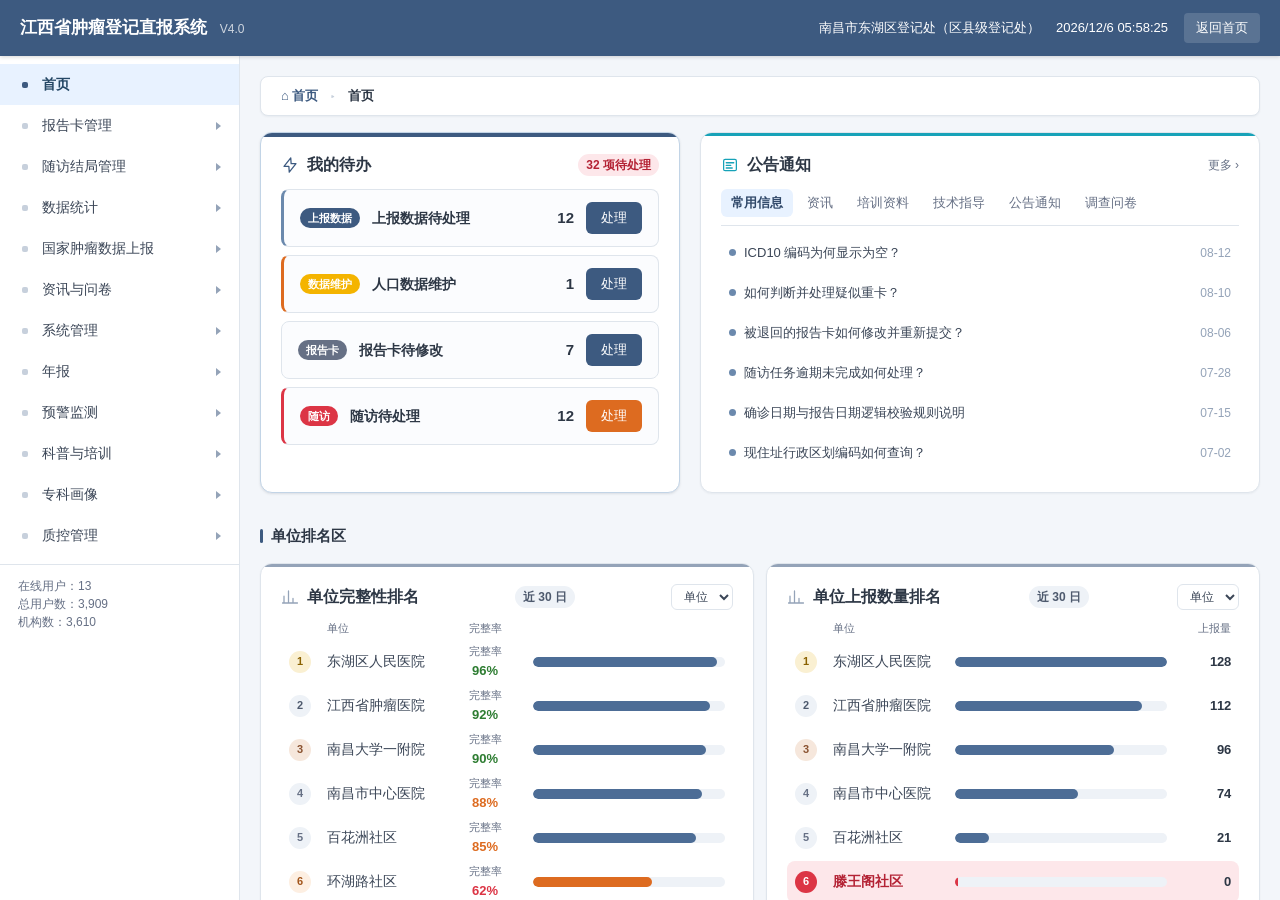
==== app.html @ 5ccef012 "年报出版流程文档补充；删除登记运营监测页；多模块更新 删除页面：registry-ops.js（「登记运营监测」2026-10-10 按需求整页删除，菜单项与 <script> 引用同步移除，相关说明" ====
<!DOCTYPE html>
<html lang="zh-CN">
<head>
<meta charset="UTF-8">
<meta http-equiv="Cache-Control" content="no-cache, no-store, must-revalidate">
<meta http-equiv="Pragma" content="no-cache">
<meta http-equiv="Expires" content="0">
<meta name="viewport" content="width=device-width, initial-scale=1.0">
<title>江西省肿瘤登记直报信息管理系统 V4.0</title>
<style>
:root{
/* ================= 设计 Token（单一来源） =================
   说明：主色沿用项目原有 #3d5a80，仅按明度派生梯度，未引入任何新主色相。
   原有变量（--primary/--border/--text/--muted/--bg/--danger...）全部保留，
   且计算值与改造前完全一致，其他页面无需改动即可自动统一配色。          */
/* ---- 主色梯度：全部由 #3d5a80 同色相派生 ---- */
--color-primary-50:#e8f2ff;--color-primary-100:#dbe7f4;--color-primary-200:#c2d4e6;
--color-primary-300:#9ab0c8;--color-primary-400:#6b89ad;--color-primary-500:#4d6d96;
--color-primary-600:#3d5a80;--color-primary-700:#31496a;--color-primary-800:#244765;
--color-primary-900:#1a3450;
--color-primary:var(--color-primary-600);
--color-primary-hover:var(--color-primary-700);
--color-primary-soft:var(--color-primary-50);
/* ---- 辅助色：沿用项目已有青色 #17a2b8 ---- */
--color-accent:#17a2b8;--color-accent-soft:#e3f4f7;
/* ---- 中性灰阶：收敛原先混用的 8 种灰 ---- */
--color-gray-25:#fbfcfe;--color-gray-50:#f3f6fa;--color-gray-100:#eef2f7;
--color-gray-200:#dfe5ec;--color-gray-300:#c7d0dc;--color-gray-400:#94a3b8;
--color-gray-500:#667085;--color-gray-600:#4e5a6e;--color-gray-700:#3b4657;
--color-gray-800:#2d3745;--color-gray-900:#1b2432;
--color-bg-page:var(--color-gray-50);--color-bg-surface:#fff;--color-bg-subtle:var(--color-gray-100);
--color-border:var(--color-gray-200);--color-border-strong:var(--color-gray-300);
--color-text-title:var(--color-gray-800);--color-text-body:var(--color-gray-700);
--color-text-muted:var(--color-gray-500);--color-text-placeholder:var(--color-gray-400);
--color-text-invert:#fff;
/* ---- 语义状态色（红/橙/黄明度与色相刻意拉开） ---- */
--color-danger-fg:#b42335;--color-danger-bg:#fde7ea;--color-danger-border:#f3b4bd;--color-danger-solid:#dc3545;
--color-warning-fg:#a1541a;--color-warning-bg:#fdefe2;--color-warning-border:#f4c99b;--color-warning-solid:#dd6b20;
--color-caution-fg:#8a6100;--color-caution-bg:#fff7db;--color-caution-border:#f2cf73;--color-caution-solid:#f4b400;
--color-success-fg:#2e7d32;--color-success-bg:#e8f5e9;--color-success-border:#a5d6a7;--color-success-solid:#2e7d32;
--color-info-fg:var(--color-primary-800);--color-info-bg:var(--color-primary-50);--color-info-border:#c2daf5;--color-info-solid:var(--color-primary-600);
--color-neutral-fg:var(--color-gray-600);--color-neutral-bg:var(--color-gray-100);--color-neutral-border:var(--color-gray-200);--color-neutral-solid:var(--color-gray-500);
/* ---- 字体 ---- */
--font-sans:-apple-system,BlinkMacSystemFont,"Segoe UI","PingFang SC","Microsoft YaHei",Arial,sans-serif;
--font-num:"Segoe UI","SF Mono",-apple-system,BlinkMacSystemFont,"Helvetica Neue",Arial,sans-serif;
--fs-display:36px;--fs-stat-lg:30px;--fs-stat:24px;--fs-stat-sm:18px;
--fs-h1:20px;--fs-h2:16px;--fs-h3:15px;
--fs-body:14px;--fs-sm:13px;--fs-xs:12px;--fs-2xs:11px;
--fw-regular:400;--fw-medium:500;--fw-semibold:600;--fw-bold:700;--fw-black:800;
--lh-tight:1.15;--lh-snug:1.35;--lh-normal:1.55;
--ls-tight:-0.02em;--ls-wide:0.04em;
/* ---- 间距（8pt 基准） ---- */
--space-1:4px;--space-2:8px;--space-3:12px;--space-4:16px;--space-5:20px;
--space-6:24px;--space-8:32px;--space-10:40px;--space-12:48px;
/* ---- 圆角 ---- */
--radius-xs:4px;--radius-sm:6px;--radius-md:8px;--radius-lg:12px;--radius-xl:16px;--radius-pill:999px;
/* ---- 阴影 ---- */
--shadow-xs:0 1px 2px rgba(27,36,50,.05);
--shadow-sm:0 1px 3px rgba(27,36,50,.08),0 1px 2px rgba(27,36,50,.04);
--shadow-md:0 4px 12px rgba(27,36,50,.08);
--shadow-lg:0 12px 28px rgba(27,36,50,.12);
--shadow-focus:0 0 0 3px rgba(61,90,128,.18);
/* ---- 动效 ---- */
--ease-out:cubic-bezier(.16,1,.3,1);--ease-in-out:cubic-bezier(.4,0,.2,1);
--dur-fast:120ms;--dur-base:200ms;--dur-slow:320ms;
/* ================= 旧变量别名（勿删：20+ 页面在用，值与改造前一致） ================= */
--bg:var(--color-bg-page);--surface:var(--color-bg-surface);--border:var(--color-border);
--text:var(--color-gray-800);--muted:var(--color-gray-500);
--primary:var(--color-primary-600);--primary-strong:var(--color-primary-800);--primary-soft:var(--color-primary-50);
--danger:var(--color-danger-solid);--success:var(--color-success-solid);--warning:var(--color-caution-fg);
--topbar:56px;--sidebar:240px;--shadow:0 1px 8px rgba(15,23,42,.12)}
*{box-sizing:border-box;margin:0;padding:0}
body{font-family:-apple-system,BlinkMacSystemFont,"Segoe UI","Microsoft YaHei",Arial,sans-serif;background:var(--bg);color:var(--text);font-size:14px;line-height:1.5;overflow:hidden}
button,input,select,textarea{font-family:inherit}
.app{display:flex;height:100vh;overflow:hidden}
.topbar{position:fixed;top:0;left:0;right:0;height:var(--topbar);background:var(--primary);color:#fff;display:flex;align-items:center;padding:0 20px;z-index:20;box-shadow:0 1px 4px rgba(0,0,0,.16)}
.topbar-brand{font-size:17px;font-weight:600;margin-right:auto}.topbar-brand span{font-size:12px;font-weight:400;opacity:.75;margin-left:8px}.topbar-actions{display:flex;gap:16px;align-items:center;font-size:13px}.btn-logout{height:30px;padding:0 12px;border:0;border-radius:4px;background:rgba(255,255,255,.15);color:#fff;cursor:pointer}
.sidebar{position:fixed;top:var(--topbar);left:0;bottom:0;width:var(--sidebar);background:#fff;border-right:1px solid var(--border);overflow:auto;z-index:10}.sidebar-menu{list-style:none;padding:8px 0}.menu-item{display:flex;align-items:center;gap:10px;padding:10px 18px;color:var(--color-gray-700);cursor:pointer;user-select:none;transition:background var(--dur-fast) var(--ease-in-out),color var(--dur-fast) var(--ease-in-out)}.menu-item:hover,.menu-item.active{background:var(--primary-soft);color:var(--primary-strong);font-weight:600}.menu-item .icon{width:14px;flex:0 0 14px;display:inline-flex;align-items:center;justify-content:center;font-size:0}.menu-item .icon::before{content:"";width:6px;height:6px;border-radius:2px;background:var(--color-gray-300);transition:background var(--dur-fast) var(--ease-in-out)}.menu-item:hover .icon::before,.menu-item.active .icon::before{background:var(--primary)}.submenu{list-style:none;display:none}.submenu.open{display:block}.submenu .menu-item{padding-left:46px;font-size:13px}.submenu .menu-item .icon{display:none}.arrow{margin-left:auto;border-left:5px solid var(--color-gray-400);border-top:4px solid transparent;border-bottom:4px solid transparent;transition:transform var(--dur-fast) var(--ease-in-out)}.menu-item.expanded .arrow{transform:rotate(90deg)}.sidebar-stats{padding:12px 18px;border-top:1px solid var(--border);font-size:12px;color:var(--muted)}
   /* 菜单分组标题（{type:'section'}）：只作视觉分隔，不可点击——此前会被绑上 navigateTo(undefined) 跳到"页面开发中" */
   .menu-item.menu-section{cursor:default;padding:12px 18px 6px;font-size:11.5px;letter-spacing:.6px;color:var(--color-gray-400);font-weight:600}
   .menu-item.menu-section:hover{background:none;color:var(--color-gray-400);font-weight:600}
   .menu-item.menu-section.active{background:none;color:var(--color-gray-400)}
.main-content{position:absolute;top:var(--topbar);left:var(--sidebar);right:0;bottom:0;padding:20px;overflow:auto}.breadcrumb{display:flex;align-items:center;gap:0;height:40px;background:var(--surface);border:1px solid var(--border);padding:0 10px;border-radius:var(--radius-md);margin-bottom:16px;box-shadow:var(--shadow-xs);font-size:13px}.breadcrumb .crumb-home{display:inline-flex;align-items:center;gap:6px;color:var(--primary);cursor:pointer;padding:5px 10px;border-radius:var(--radius-xs);font-weight:600;transition:background var(--dur-fast) var(--ease-in-out)}.breadcrumb .crumb-home:hover{background:var(--primary-soft)}.breadcrumb .crumb-sep{color:var(--color-gray-300);margin:0 2px;font-size:11px}.breadcrumb .crumb-link{color:var(--muted);cursor:pointer;padding:5px 10px;border-radius:var(--radius-xs);font-weight:500;transition:background var(--dur-fast) var(--ease-in-out),color var(--dur-fast) var(--ease-in-out)}.breadcrumb .crumb-link:hover{background:var(--primary-soft);color:var(--primary)}.breadcrumb .crumb-current{color:var(--color-text-title);cursor:default;padding:5px 10px;border-radius:var(--radius-xs);font-weight:700}.panel{background:#fff;border:1px solid var(--border);border-radius:var(--radius-md);box-shadow:var(--shadow-xs);overflow:hidden;margin-bottom:18px}.panel-header{padding:14px 18px;border-bottom:1px solid var(--border);font-weight:600;display:flex;justify-content:space-between;align-items:center}.panel-body{padding:18px}
.btn{height:36px;padding:0 14px;border:1px solid transparent;border-radius:4px;cursor:pointer;display:inline-flex;align-items:center;justify-content:center;gap:6px;white-space:nowrap}.btn-primary{background:var(--primary);color:#fff}.btn-primary:hover{background:var(--primary-strong)}.btn-outline{background:#fff;border-color:var(--primary);color:var(--primary)}.btn-ghost{background:#fff;border-color:#d1d5db;color:#475569}.btn-xs{height:26px;padding:0 8px;font-size:12px}.btn-sm{height:32px;padding:0 10px;font-size:13px}
.filter-bar{display:flex;gap:12px;align-items:flex-end;flex-wrap:wrap;padding:14px;background:#f8fafc;border:1px solid var(--border);border-radius:6px;margin-bottom:14px}.form-group{display:flex;flex-direction:column;gap:5px;min-width:0}.form-group label{font-size:13px;color:#64748b}.form-group input:not([type=checkbox]):not([type=radio]),.form-group select,.form-group textarea{width:100%;min-width:0;border:1px solid #d1d8e0;border-radius:4px;background:#fff;color:#1f2937}.form-group input:not([type=checkbox]):not([type=radio]),.form-group select{height:36px;padding:0 10px}.form-group textarea{min-height:72px;padding:8px 10px;resize:vertical}.filter-bar .form-group{width:190px}.filter-bar .region-filter{width:min(100%,640px);flex:1 1 560px}.filter-actions{margin-left:auto;display:flex;gap:8px}
.table-wrap{overflow:auto}.data-table{width:100%;min-width:1100px;border-collapse:collapse}.data-table th{height:42px;text-align:left;background:#f8fafc;color:#5b6673;border-bottom:1px solid var(--border);padding:0 12px;white-space:nowrap}.data-table td{height:42px;border-bottom:1px solid var(--border);padding:0 12px;white-space:nowrap}.data-table tbody tr:hover{background:#f1f7ff}.badge{display:inline-flex;align-items:center;height:24px;border-radius:var(--radius-pill);padding:0 8px;font-size:12px;font-weight:600}
/* 状态修饰类：同时声明 --_fg/--_bg/--_bd/--_solid，供 .wb-badge--soft/outline/solid 四种形态复用。
   注意：.badge-warning 保持项目原有「黄」不变（全站表格状态列在用）；橙色另用 .badge-orange。 */
.badge-success{--_fg:var(--color-success-fg);--_bg:var(--color-success-bg);--_bd:var(--color-success-border);--_solid:var(--color-success-solid);background:var(--_bg);color:var(--_fg)}
.badge-warning,.badge-caution{--_fg:var(--color-caution-fg);--_bg:var(--color-caution-bg);--_bd:var(--color-caution-border);--_solid:var(--color-caution-solid);background:var(--_bg);color:var(--_fg)}
.badge-orange{--_fg:var(--color-warning-fg);--_bg:var(--color-warning-bg);--_bd:var(--color-warning-border);--_solid:var(--color-warning-solid);background:var(--_bg);color:var(--_fg)}
.badge-danger{--_fg:var(--color-danger-fg);--_bg:var(--color-danger-bg);--_bd:var(--color-danger-border);--_solid:var(--color-danger-solid);background:var(--_bg);color:var(--_fg)}
.badge-info{--_fg:var(--color-info-fg);--_bg:var(--color-info-bg);--_bd:var(--color-info-border);--_solid:var(--color-info-solid);background:var(--_bg);color:var(--_fg)}
.badge-muted,.badge-neutral{--_fg:var(--color-neutral-fg);--_bg:var(--color-neutral-bg);--_bd:var(--color-neutral-border);--_solid:var(--color-neutral-solid);background:var(--_bg);color:var(--_fg)}
.badge-accent{--_fg:var(--color-accent);--_bg:var(--color-accent-soft);--_bd:#a8dbe4;--_solid:var(--color-accent);background:var(--_bg);color:var(--_fg)}
.cards{display:grid;grid-template-columns:repeat(4,minmax(0,1fr));gap:16px}.stat-card{background:#fff;border:1px solid var(--border);border-radius:6px;padding:18px;box-shadow:0 1px 2px rgba(0,0,0,.04)}.stat-label{color:#64748b;font-size:13px}.stat-value{font-size:28px;font-weight:700;color:var(--primary);margin-top:6px}.stat-sub{color:#94a3b8;font-size:12px;margin-top:6px}
.entry-alert{margin:-8px 0 18px;padding:14px 18px;border:1px solid #f2cf73;border-left:4px solid #f4b400;border-radius:6px;background:#fff8e6;color:#594414;line-height:1.8}.entry-alert-title{font-weight:700;color:#8a6100;margin-bottom:2px}.entry-alert ol{margin-left:20px}.conditional-required{color:#f4b400;font-weight:700}
.entry-form-panel{overflow:visible}.entry-form-panel .panel-body{padding-top:0;overflow:visible}.entry-step-tabs{position:sticky;top:-24px;z-index:30;background:#fff;margin:0 -18px 18px;padding:0 18px;border-bottom:1px solid var(--border);box-shadow:0 8px 14px rgba(44,62,80,.08)}.step-tabs-inner{display:flex;min-height:58px;align-items:stretch}.step-btn{flex:1;border:0;background:transparent;color:#64748b;cursor:pointer;display:flex;align-items:center;justify-content:center;gap:10px;font-weight:600;position:relative}.step-btn.active{color:var(--primary)}.step-btn.active:after{content:"";position:absolute;left:18px;right:18px;bottom:-1px;height:2px;background:var(--primary)}.step-index{width:24px;height:24px;border-radius:50%;background:#eef2f7;color:#64748b;display:inline-flex;align-items:center;justify-content:center;font-size:12px}.step-btn.active .step-index{background:var(--primary);color:#fff}.step-btn.done .step-index{background:#2e7d32;color:#fff}
.entry-section{display:none;padding:4px 0 22px}.entry-section.active{display:block}.entry-section-title{font-size:15px;font-weight:600;color:var(--primary);margin-bottom:14px;padding-left:10px;border-left:3px solid var(--primary)}.form-grid{display:grid;grid-template-columns:repeat(auto-fit,minmax(280px,1fr));gap:14px 16px}.form-grid .full{grid-column:1/-1}.form-grid .span-2,.form-grid .wide{grid-column:span 2}.cascader-row,.tnm-row{display:grid;grid-template-columns:repeat(auto-fit,minmax(120px,1fr));gap:8px}.required{color:var(--danger)}.form-group.invalid label{color:var(--danger)}.form-group.invalid input,.form-group.invalid select,.form-group.invalid textarea{border-color:var(--danger);background:#fff7f7}.field-error{display:none;color:var(--danger);font-size:12px;margin-top:2px}.form-group.invalid .field-error{display:block}.form-actions{position:sticky;bottom:-24px;background:#fff;display:flex;gap:10px;justify-content:flex-end;padding:16px 0 0;border-top:1px solid var(--border);margin-top:8px}.entry-note{margin-top:12px;font-size:11px;color:#667085}
.his-summary{display:grid;grid-template-columns:repeat(4,minmax(0,1fr));gap:12px;margin-bottom:14px}.his-summary-card{border:1px solid var(--border);border-radius:6px;background:#fff;padding:12px 14px}.his-summary-card strong{display:block;font-size:22px;color:var(--primary);line-height:1.2}.his-summary-card span{font-size:12px;color:#64748b}.upload-dropzone{border:1px dashed #9aa8b6;border-radius:6px;background:#f8fafc;min-height:112px;display:flex;align-items:center;justify-content:space-between;gap:16px;padding:18px}.upload-title{font-weight:700;color:#334155}.upload-desc{font-size:12px;color:#64748b;margin-top:4px}.file-chip{margin-top:10px;display:inline-flex;align-items:center;gap:8px;border:1px solid var(--border);border-radius:999px;background:#fff;padding:6px 10px;color:#475569}.progress-track{height:8px;background:#e5e7eb;border-radius:999px;overflow:hidden;margin-top:12px}.progress-bar{height:100%;width:0;background:var(--primary);transition:width .2s ease}.his-actions{display:flex;flex-wrap:wrap;gap:8px;align-items:center}.error-cell{max-width:240px;overflow:hidden;text-overflow:ellipsis}
.toast-container{position:fixed;right:24px;top:70px;display:flex;flex-direction:column;gap:8px;z-index:50}.toast{background:#e8f5e9;color:var(--success);border:1px solid #a5d6a7;border-radius:6px;padding:10px 14px;box-shadow:var(--shadow)}.toast.error{background:#fde7ea;color:#b42335;border-color:#f3b4bd}
@media(min-width:1280px){.form-grid{grid-template-columns:repeat(3,minmax(0,1fr))}}@media(max-width:1400px){.cards{grid-template-columns:repeat(2,1fr)}}@media(max-width:900px){.sidebar{width:210px}.main-content{left:210px;padding:14px}.cards,.his-summary{grid-template-columns:1fr}.form-grid{grid-template-columns:1fr}.form-grid .span-2,.form-grid .wide{grid-column:1/-1}.filter-actions{margin-left:0}.step-tabs-inner{flex-direction:column}.step-btn{justify-content:flex-start;height:42px}.form-actions{bottom:-14px}.upload-dropzone{align-items:flex-start;flex-direction:column}}
.page-toolbar{display:flex;justify-content:space-between;align-items:center;margin-bottom:14px}.page-toolbar-title{display:none}.page-toolbar-title .icon{color:var(--primary);font-size:20px}.toolbar-actions{display:flex;gap:8px}.btn-export{background:#17a2b8;border-color:#17a2b8;color:#fff}.btn-export:hover{background:#138496;border-color:#117a8b}.btn-import{background:#f4b400;border-color:#f4b400;color:#fff}.btn-import:hover{background:#d39e00;border-color:#c69500}.btn-danger{background:var(--danger);border-color:var(--danger);color:#fff}.btn-danger:hover{background:#c82333;border-color:#bd2130}.upload-section{background:#f8fafc;border:1px dashed #9aa8b6;border-radius:6px;padding:16px 18px;margin-bottom:16px;cursor:pointer;transition:border-color .2s,background .2s}.upload-section:hover{background:#f1f7ff;border-color:var(--primary)}.upload-main{display:flex;align-items:center;justify-content:space-between;gap:16px;flex-wrap:wrap}.upload-info{display:flex;align-items:center;gap:14px}.upload-icon{width:44px;height:44px;border-radius:8px;background:var(--primary-soft);color:var(--primary);display:flex;align-items:center;justify-content:center;font-size:20px}.upload-title{font-weight:700;color:#334155;font-size:15px}.upload-desc{font-size:12px;color:#64748b;margin-top:3px}.filter-toolbar{display:flex;gap:10px 12px;align-items:flex-end;flex-wrap:wrap;padding:14px;background:#f8fafc;border:1px solid var(--border);border-radius:6px;margin-bottom:14px}.filter-toolbar .form-group{min-width:0;flex:0 0 auto}.filter-toolbar .region-filter{flex:0 0 auto;min-width:200px;max-width:280px}.filter-toolbar .cascader-row{display:flex;flex-wrap:wrap;gap:6px}.filter-toolbar .cascader-row select{width:auto;flex:0 0 auto}.filter-toolbar .date-group{flex:0 0 auto;min-width:0}.filter-toolbar .date-range{display:flex;align-items:center;gap:4px}.filter-toolbar .date-range select{flex:0 0 auto;min-width:0}.filter-toolbar .date-range input[type="date"]{width:140px;min-width:0;flex:0 0 140px;box-sizing:border-box}.filter-toolbar .search-group{flex:1 1 180px;min-width:140px;max-width:220px}.filter-toolbar .search-group input{width:100%}.filter-toolbar .filter-actions{margin-left:auto;display:flex;gap:8px;flex:0 0 auto}.filter-toolbar .region-filter .cascader-row{align-items:center}
.region-cascader{position:relative;width:100%}.region-cascader-input{width:100%;height:36px;padding:0 32px 0 10px;border:1px solid #d1d8e0;border-radius:4px;background:#fff;color:#1f2937;cursor:pointer;display:flex;align-items:center;font-size:13px;white-space:nowrap;overflow:hidden;text-overflow:ellipsis}.region-cascader-input:hover{border-color:var(--primary)}.region-cascader-input.placeholder{color:#9aa8b8}.region-cascader-arrow{position:absolute;right:10px;top:50%;transform:translateY(-50%);color:#94a3b8;pointer-events:none;transition:transform .2s}.region-cascader.open .region-cascader-arrow{transform:translateY(-50%) rotate(180deg)}.region-cascader-panel{display:none;position:absolute;top:calc(100% + 4px);left:0;z-index:40;background:#fff;border:1px solid var(--border);border-radius:6px;box-shadow:0 4px 16px rgba(15,23,42,.16);max-height:320px;max-width:700px;overflow-x:auto;overflow-y:hidden}.region-cascader.open .region-cascader-panel{display:flex}.region-cascader-col{min-width:140px;max-height:320px;overflow-y:auto;border-right:1px solid var(--border)}.region-cascader-col:last-child{border-right:0}.region-cascader-col-item{padding:8px 14px;font-size:13px;color:#334155;cursor:pointer;white-space:nowrap;display:flex;align-items:center;justify-content:space-between;gap:8px}.region-cascader-col-item:hover{background:var(--primary-soft)}.region-cascader-col-item.active{background:var(--primary-soft);color:var(--primary);font-weight:600}.region-cascader-col-item .col-arrow{color:#94a3b8;font-size:10px}
.void-info-alert{margin-bottom:16px;padding:14px 18px;border:1px solid #c2daf5;border-left:4px solid var(--primary);border-radius:6px;background:var(--primary-soft);color:var(--primary-strong);line-height:1.8}.void-info-alert-title{font-weight:700;color:var(--primary-strong);margin-bottom:2px}
.void-tabs{display:flex;gap:0;border-bottom:1px solid var(--border);margin-bottom:16px;background:#fff;border-radius:6px 6px 0 0;overflow:hidden}.void-tab{flex:0 0 auto;padding:12px 24px;border:0;background:transparent;color:#64748b;cursor:pointer;font-weight:600;font-size:14px;border-bottom:2px solid transparent;transition:color .2s,border-color .2s}.void-tab:hover{color:var(--primary)}.void-tab.active{color:var(--primary);border-bottom-color:var(--primary);background:var(--primary-soft)}
.void-filter-bar{display:flex;gap:10px 12px;align-items:flex-end;flex-wrap:wrap;padding:14px;background:#f8fafc;border:1px solid var(--border);border-radius:6px;margin-bottom:14px}.void-filter-bar .form-group{min-width:0;flex:0 0 auto}.void-filter-bar .form-group select{height:36px;padding:0 10px}.void-filter-bar .date-group{flex:0 0 auto}.void-filter-bar .date-range{display:flex;align-items:center;gap:4px}.void-filter-bar .date-range input[type="date"]{width:140px;min-width:0;flex:0 0 140px;box-sizing:border-box;height:36px;border:1px solid #d1d8e0;border-radius:4px}.void-filter-bar .sort-group{flex:0 0 auto}.void-filter-bar .search-group{flex:1 1 180px;min-width:160px;max-width:240px}.void-filter-bar .search-group input{width:100%}.void-filter-bar .filter-actions{margin-left:auto;display:flex;gap:8px;flex:0 0 auto}
.void-risk-alert{margin-bottom:14px;padding:14px 18px;border:1px solid #f2cf73;border-left:4px solid #f4b400;border-radius:6px;background:#fff8e6;color:#594414;line-height:2}.void-risk-alert p{margin:0}
.void-batch-bar{display:flex;justify-content:space-between;align-items:center;margin-bottom:12px;padding:0 2px}.void-batch-info{font-size:13px;color:#475569}.void-batch-info strong{color:var(--primary);font-weight:700}.void-batch-actions{display:flex;gap:8px}
.void-pagination{display:flex;justify-content:space-between;align-items:center;padding:12px 2px 0;font-size:13px;color:#64748b}.void-pagination-info{color:#64748b}.void-pagination-controls{display:flex;align-items:center;gap:6px}.void-pagination-controls button{width:32px;height:32px;border:1px solid var(--border);border-radius:4px;background:#fff;color:#475569;cursor:pointer;display:inline-flex;align-items:center;justify-content:center}.void-pagination-controls button:hover{background:var(--primary-soft);border-color:var(--primary);color:var(--primary)}.void-pagination-controls input{width:48px;height:32px;text-align:center;border:1px solid var(--border);border-radius:4px}
.cards-6{grid-template-columns:repeat(6,minmax(0,1fr))}.dup-stat-card{background:#fff;border:1px solid var(--border);border-radius:6px;padding:16px 14px;box-shadow:0 1px 2px rgba(0,0,0,.04);text-align:center}.dup-stat-label{color:#64748b;font-size:13px}.dup-stat-value{font-size:26px;font-weight:700;color:var(--primary);margin-top:4px}.dup-stat-card.danger .dup-stat-value{color:var(--danger)}.dup-stat-card.warning .dup-stat-value{color:var(--warning)}.dup-stat-card.success .dup-stat-value{color:var(--success)}
@media(max-width:900px){.page-toolbar{flex-direction:column;align-items:flex-start;gap:10px}.upload-main{flex-direction:column;align-items:flex-start}.void-tabs{flex-wrap:wrap}.void-filter-bar .filter-actions{margin-left:0}.void-batch-bar{flex-direction:column;align-items:flex-start;gap:10px}.void-pagination{flex-direction:column;gap:10px}.cards-6{grid-template-columns:repeat(2,1fr)}}
.news-page{max-width:960px;margin:0 auto}.news-form-group{display:flex;flex-direction:column;gap:6px;margin-bottom:16px}.news-form-group>label{font-size:13px;color:#475569;font-weight:600}.news-form-group input:not([type=checkbox]):not([type=radio]),.news-form-group select{width:100%;height:38px;padding:0 12px;border:1px solid #d1d8e0;border-radius:4px;background:#fff;color:#1f2937;font-size:14px}.news-form-group input:focus,.news-form-group select:focus,.news-rich-area:focus,.news-rich-toolbar button:focus{outline:0;border-color:var(--primary);box-shadow:0 0 0 3px rgba(61,90,128,.12)}.news-rich-toolbar{display:flex;flex-wrap:wrap;gap:2px;padding:8px 10px;border:1px solid #d1d8e0;border-bottom:0;border-radius:4px 4px 0 0;background:#f8fafc}.news-rich-toolbar .tb-group{display:flex;align-items:center;gap:2px;padding-right:6px;border-right:1px solid #e2e8f0;margin-right:2px}.news-rich-toolbar .tb-group:last-child{border-right:0}.news-rich-toolbar button{width:30px;height:30px;border:1px solid transparent;border-radius:4px;background:transparent;color:#475569;cursor:pointer;display:inline-flex;align-items:center;justify-content:center;font-size:13px;transition:background .15s,color .15s}.news-rich-toolbar button:hover{background:var(--primary-soft);color:var(--primary)}.news-rich-toolbar .tb-fontsize{width:auto;min-width:60px;padding:0 6px;font-size:12px}.news-rich-toolbar .tb-color{position:relative}.news-rich-toolbar .tb-color input{position:absolute;inset:0;width:100%;height:100%;opacity:0;cursor:pointer}.news-rich-area{min-height:280px;padding:14px 16px;border:1px solid #d1d8e0;border-radius:0 0 4px 4px;background:#fff;color:#1f2937;font-size:14px;line-height:1.7;overflow-y:auto}.news-rich-area:empty:before{content:attr(data-placeholder);color:#9aa8b8;pointer-events:none}.news-status-row{display:flex;align-items:center;gap:22px;margin-bottom:18px}.news-status-row .radio-item{display:flex;align-items:center;gap:6px;cursor:pointer;font-size:14px;color:#334155}.news-status-row .radio-item input{width:auto;margin:0}.news-actions{display:flex;gap:10px;justify-content:flex-end;padding-top:14px;border-top:1px solid var(--border)}
.news-list-page .news-toolbar{display:flex;gap:10px 12px;align-items:flex-end;flex-wrap:wrap;padding:14px;background:#f8fafc;border:1px solid var(--border);border-radius:6px;margin-bottom:14px}.news-list-page .news-toolbar .form-group{min-width:0;flex:0 0 auto}.news-list-page .news-toolbar .form-group select{height:36px;padding:0 10px}.news-list-page .news-toolbar .search-group{flex:1 1 180px;min-width:160px;max-width:280px}.news-list-page .news-toolbar .search-group input{width:100%}.news-list-page .news-toolbar .filter-actions{margin-left:auto;display:flex;gap:8px;flex:0 0 auto}.news-list-page .news-toolbar .form-group input{height:36px;padding:0 10px;border:1px solid #d1d8e0;border-radius:4px}.news-content-preview{max-width:280px;overflow:hidden;text-overflow:ellipsis;white-space:nowrap;color:#64748b}.news-view-modal{position:fixed;inset:0;background:rgba(15,23,42,.5);z-index:100;display:flex;align-items:center;justify-content:center;padding:20px}.news-view-modal .news-view-box{background:#fff;border-radius:8px;max-width:760px;width:100%;max-height:85vh;display:flex;flex-direction:column;box-shadow:0 20px 60px rgba(0,0,0,.3)}.news-view-modal .news-view-header{display:flex;justify-content:space-between;align-items:center;padding:16px 20px;border-bottom:1px solid var(--border)}.news-view-modal .news-view-header h3{font-size:18px;color:var(--primary)}.news-view-modal .news-view-close{width:32px;height:32px;border:0;border-radius:4px;background:transparent;color:#64748b;cursor:pointer;font-size:18px}.news-view-modal .news-view-close:hover{background:#f1f5f9;color:var(--danger)}.news-view-modal .news-view-body{padding:20px 24px;overflow-y:auto;flex:1}.news-view-meta{display:flex;flex-wrap:wrap;gap:12px 24px;padding-bottom:14px;border-bottom:1px solid var(--border);margin-bottom:16px;font-size:13px;color:#64748b}.news-view-meta span strong{color:#334155}.news-view-content{font-size:14px;line-height:1.8;color:#334155}.news-view-content h1,.news-view-content h2,.news-view-content h3{color:var(--primary);margin:14px 0 8px}.news-view-content p{margin-bottom:10px}.news-view-content img{max-width:100%;height:auto;border-radius:4px}.news-view-content table{border-collapse:collapse;width:100%;margin:10px 0}.news-view-content td{border:1px solid #d1d8e0;padding:6px 10px}.news-confirm-modal{position:fixed;inset:0;background:rgba(15,23,42,.5);z-index:100;display:flex;align-items:center;justify-content:center;padding:20px}.news-confirm-box{background:#fff;border-radius:8px;max-width:420px;width:100%;box-shadow:0 20px 60px rgba(0,0,0,.3);overflow:hidden}.news-confirm-title{padding:18px 20px 0;font-size:16px;font-weight:600;color:var(--danger)}.news-confirm-body{padding:12px 20px 20px;font-size:14px;color:#475569;line-height:1.6}.news-confirm-actions{display:flex;gap:10px;justify-content:flex-end;padding:12px 20px;border-top:1px solid var(--border);background:#f8fafc}
.notice-center-page{width:100%}.notice-center-hero{display:flex;justify-content:space-between;align-items:center;gap:28px;padding:30px 34px;margin-bottom:18px;border:1px solid #c7d7f8;border-radius:14px;background:linear-gradient(135deg,#eff6ff 0%,#f8fbff 52%,#fff 100%);box-shadow:0 12px 34px rgba(30,58,138,.08)}.notice-center-eyebrow{display:inline-flex;align-items:center;gap:8px;margin-bottom:10px;padding:5px 10px;border-radius:999px;background:#dbeafe;color:#1d4ed8;font-size:12px;font-weight:700;letter-spacing:.08em}.notice-center-hero h2{margin:0;font-size:30px;line-height:1.15;color:#172554}.notice-center-hero p{margin:9px 0 0;max-width:720px;font-size:14px;line-height:1.7;color:#526277}.notice-center-hero-stats{display:grid;grid-template-columns:repeat(3,minmax(112px,1fr));gap:12px;flex:0 0 auto}.notice-center-hero-stat{min-width:112px;padding:16px 18px;border:1px solid rgba(30,58,138,.10);border-radius:12px;background:rgba(255,255,255,.84);text-align:left}.notice-center-hero-stat b{display:block;font-size:22px;line-height:1.2;color:#1e3a8a}.notice-center-hero-stat span{display:block;margin-top:5px;font-size:12px;color:#64748b}.notice-center-toolbar{display:flex;align-items:center;gap:14px;flex-wrap:wrap;padding:16px 18px;margin-bottom:18px;border:1px solid var(--border);border-radius:12px;background:#fff;box-shadow:0 4px 16px rgba(15,23,42,.04)}.notice-center-categories{display:flex;align-items:center;gap:8px;flex-wrap:wrap}.notice-center-category{height:34px;padding:0 16px;border:1px solid #d8e0ea;border-radius:999px;background:#fff;color:#4b5768;font-size:13px;font-weight:600;cursor:pointer;transition:all .18s}.notice-center-category:hover{border-color:#93b4f8;color:#1d4ed8;background:#eff6ff}.notice-center-category.is-active{border-color:#2563eb;color:#fff;background:#2563eb;box-shadow:0 5px 14px rgba(37,99,235,.22)}.notice-center-search{position:relative;flex:1 1 280px;min-width:240px;max-width:420px;margin-left:auto}.notice-center-search input{width:100%;height:38px;padding:0 14px;border:1px solid #d1d8e0;border-radius:999px;background:#fff;color:#253243;font-size:13px;outline:0}.notice-center-search input:focus{border-color:#60a5fa;box-shadow:0 0 0 3px rgba(96,165,250,.16)}.notice-center-grid{display:grid;grid-template-columns:repeat(2,minmax(0,1fr));gap:16px}.notice-center-card{display:flex;flex-direction:column;min-height:198px;padding:20px 22px;border:1px solid #dfe6ee;border-radius:12px;background:#fff;text-align:left;cursor:pointer;transition:transform .18s,box-shadow .18s,border-color .18s}.notice-center-card:hover{transform:translateY(-2px);border-color:#a5c4fb;box-shadow:0 14px 32px rgba(30,58,138,.11)}.notice-center-card--featured{grid-column:1/-1;min-height:214px;background:linear-gradient(135deg,#fff 0%,#f7faff 100%)}.notice-center-card-head{display:flex;align-items:center;justify-content:space-between;gap:12px;margin-bottom:14px}.notice-center-card-title{margin:0;font-size:18px;line-height:1.45;color:#172554}.notice-center-card--featured .notice-center-card-title{font-size:22px}.notice-center-card-desc{margin-top:9px;font-size:13px;line-height:1.72;color:#5d6b7d}.notice-center-card--featured .notice-center-card-desc{max-width:920px}.notice-center-card-foot{display:flex;align-items:center;justify-content:space-between;gap:14px;margin-top:auto;padding-top:16px}.notice-center-card-meta{display:flex;align-items:center;gap:14px;flex-wrap:wrap;font-size:12px;color:#8593a4}.notice-center-card-action{display:inline-flex;align-items:center;gap:4px;color:#2563eb;font-size:13px;font-weight:700}.notice-center-empty{grid-column:1/-1;padding:72px 0;text-align:center;color:#8b98a8;font-size:14px}
@media(max-width:1100px){.notice-center-hero{align-items:flex-start;flex-direction:column;padding:26px}.notice-center-hero p{max-width:100%}.notice-center-grid{grid-template-columns:minmax(0,1fr)}.notice-center-card--featured .notice-center-card-title{font-size:20px}}
@media(max-width:700px){.notice-center-hero{padding:22px;border-radius:10px}.notice-center-hero h2{font-size:24px}.notice-center-hero-stats{width:100%;grid-template-columns:minmax(0,1fr)}.notice-center-toolbar{align-items:stretch;flex-direction:column}.notice-center-search{max-width:none;margin-left:0}.notice-center-card{min-height:0;padding:18px}.notice-center-card--featured .notice-center-card-desc{max-width:100%}}
.address-breadcrumb{display:flex;align-items:center;gap:2px;flex-wrap:wrap;margin-bottom:14px;padding:10px 14px;background:#f8fafc;border:1px solid var(--border);border-radius:6px;font-size:13px}.address-crumb{color:var(--primary);cursor:pointer;padding:4px 8px;border-radius:4px;transition:background .2s}.address-crumb:hover{background:var(--primary-soft)}.address-crumb.current{color:var(--text);font-weight:600;cursor:default;background:transparent}.address-crumb-sep{color:#94a3b8;margin:0 2px}.address-name-link{color:var(--primary);cursor:pointer;font-weight:500}.address-name-link:hover{text-decoration:underline}.address-level-tag{display:inline-block;padding:1px 6px;border-radius:3px;font-size:11px;background:#eef2f7;color:#64748b;margin-left:6px;vertical-align:middle}
.address-form-page{margin:0 auto}.address-form-group{display:flex;flex-direction:column;gap:6px;margin-bottom:16px}.address-form-group>label{font-size:13px;color:#475569;font-weight:600}.address-form-group input:not([type=checkbox]):not([type=radio]),.address-form-group select,.address-form-group textarea{width:100%;height:38px;padding:0 12px;border:1px solid #d1d8e0;border-radius:4px;background:#fff;color:#1f2937;font-size:14px}.address-form-group textarea{min-height:80px;padding:8px 12px;resize:vertical;height:auto}.address-form-group input:disabled{background:#f1f5f9;color:#64748b;cursor:not-allowed}.address-form-group input:focus,.address-form-group select:focus,.address-form-group textarea:focus{outline:0;border-color:var(--primary);box-shadow:0 0 0 3px rgba(61,90,128,.12)}.address-merge-field{display:none}.address-merge-field.show{display:flex;flex-direction:column;gap:6px;margin-bottom:16px}
.void-pagination-controls button:disabled{opacity:.45;cursor:not-allowed}.void-pagination-controls button:disabled:hover{background:#fff;border-color:var(--border);color:#475569}
.pop-age-grid{display:grid;grid-template-columns:1fr 1fr;gap:24px;margin-bottom:20px}.pop-gender-col{border:1px solid var(--border);border-radius:6px;overflow:hidden}.pop-gender-header{padding:8px 14px;font-weight:600;color:#fff;font-size:13px}.pop-gender-col.male .pop-gender-header{background:#3b6db3}.pop-gender-col.female .pop-gender-header{background:#c44569}.pop-gender-body{padding:10px 14px;background:#fff}.pop-age-row{display:flex;align-items:center;gap:10px;margin-bottom:8px}.pop-age-row label{width:70px;flex:0 0 70px;font-size:12px;color:#64748b;text-align:right}.pop-age-row input{flex:1;height:32px;padding:0 8px;border:1px solid #d1d8e0;border-radius:4px;font-size:13px}.pop-age-row input:focus{outline:0;border-color:var(--primary)}.pop-chart-preview{margin-top:0;padding:14px 16px;background:#f8fafc;border:1px solid var(--border);border-radius:6px;overflow-y:auto;max-height:520px}.pop-chart-title{font-size:13px;font-weight:600;color:#475569;margin-bottom:10px}.pop-chart-row{display:flex;align-items:center;gap:6px;margin-bottom:5px;font-size:11px}.pop-chart-label{width:60px;flex:0 0 60px;text-align:right;color:#64748b}.pop-chart-bar-wrap{flex:1;display:flex;align-items:center;gap:2px}.pop-chart-bar{height:14px;border-radius:2px;transition:width .3s ease}.pop-chart-bar.male{background:#3b6db3}.pop-chart-bar.female{background:#c44569}.pop-chart-value{font-size:10px;color:#94a3b8;min-width:40px}.pop-table-scroll{overflow-x:auto}.pop-table-scroll .data-table{min-width:1400px}.btn:disabled{opacity:.5;cursor:not-allowed}
.pop-data-grid{display:grid;grid-template-columns:2fr 1fr;gap:20px;margin-bottom:20px;align-items:stretch}.pop-data-grid .pop-age-grid{margin-bottom:0}.pop-data-grid .pop-chart-preview{height:100%;max-height:none;display:flex;flex-direction:column}.pop-data-grid .pop-chart-preview #popChartBars{flex:1;overflow-y:auto}
.pop-form-grid{display:grid;grid-template-columns:repeat(auto-fit,minmax(260px,1fr));gap:14px 16px;margin-bottom:16px}.pop-form-grid .address-form-group{margin-bottom:0}
@media(max-width:900px){.pop-data-grid{grid-template-columns:1fr}.pop-age-grid{grid-template-columns:1fr}}
.analysis-nav-bar{margin-bottom:16px;padding:14px 16px;background:#fff;border:1px solid var(--border);border-radius:8px;box-shadow:0 1px 2px rgba(15,23,42,.04)}.analysis-nav-groups{display:flex;flex-wrap:wrap;gap:20px 28px;align-items:flex-start}.analysis-nav-group{display:flex;flex-direction:column;gap:8px;min-width:0}.analysis-nav-group-label{font-size:11px;font-weight:700;color:#94a3b8;letter-spacing:.04em}.analysis-nav-pills{display:flex;flex-wrap:wrap;gap:8px}.analysis-nav-pill{padding:8px 16px;border:1px solid #e2e8f0;border-radius:999px;background:#fff;color:#475569;font-size:13px;font-weight:500;cursor:pointer;transition:all .15s;white-space:nowrap}.analysis-nav-pill:hover{border-color:var(--primary);color:var(--primary);background:var(--primary-soft)}.analysis-nav-pill.active{background:var(--primary);color:#fff;border-color:var(--primary);font-weight:600;box-shadow:0 2px 8px rgba(61,90,128,.25)}.analysis-main{width:100%}.analysis-panel-head{display:flex;align-items:flex-start;justify-content:space-between;gap:12px;margin-bottom:14px;padding-bottom:12px;border-bottom:1px solid var(--border)}.analysis-panel-head h3{margin:0;font-size:16px;font-weight:700;color:#1e293b}.analysis-panel-head p{margin:4px 0 0;font-size:12px;color:#94a3b8}.analysis-kpi-row{display:grid;grid-template-columns:repeat(auto-fit,minmax(130px,1fr));gap:10px;margin-bottom:14px}.analysis-kpi{padding:12px 14px;border:1px solid var(--border);border-radius:8px;background:linear-gradient(180deg,#fff,#f8fafc)}.analysis-kpi-label{font-size:11px;color:#64748b;margin-bottom:4px}.analysis-kpi-value{font-size:20px;font-weight:700;color:var(--primary)}.analysis-kpi-sub{font-size:11px;color:#94a3b8;margin-top:2px}.analysis-chart-box{padding:14px 16px;border:1px solid var(--border);border-radius:8px;background:#fff;margin-bottom:14px}.analysis-chart-title{font-size:13px;font-weight:600;color:#475569;margin-bottom:12px}.analysis-bar-chart{display:flex;align-items:flex-end;gap:6px;height:160px;padding-top:8px;border-bottom:1px solid #e2e8f0}.analysis-bar-col{flex:1;display:flex;flex-direction:column;align-items:center;gap:4px;min-width:0;height:100%;justify-content:flex-end}.analysis-bar{width:100%;max-width:36px;border-radius:4px 4px 0 0;background:linear-gradient(180deg,#5b8def,var(--primary));transition:height .3s ease;min-height:2px}.analysis-bar-label{font-size:10px;color:#64748b;text-align:center;white-space:nowrap;overflow:hidden;text-overflow:ellipsis;max-width:100%}.analysis-bar-val{font-size:10px;color:var(--primary);font-weight:600}.analysis-table-scroll{overflow:auto;max-height:520px;border:1px solid var(--border);border-radius:8px}.analysis-table-scroll .data-table{margin:0;font-size:12px}.analysis-table-scroll .data-table th,.analysis-table-scroll .data-table td{white-space:nowrap;padding:8px 10px}.analysis-table-scroll .data-table th.sticky-col-1,.analysis-table-scroll .data-table td.sticky-col-1{position:sticky;left:0;z-index:2;background:#f8fafc;box-shadow:2px 0 4px rgba(0,0,0,.04)}.analysis-table-scroll .data-table td.sticky-col-1{background:#fff}.analysis-table-scroll .data-table tbody tr:hover td.sticky-col-1{background:#f1f7ff}.analysis-table-scroll .data-table th.sticky-col-2,.analysis-table-scroll .data-table td.sticky-col-2{position:sticky;left:48px;z-index:2;background:#f8fafc}.analysis-table-scroll .data-table td.sticky-col-2{background:#fff}.analysis-table-scroll .data-table tbody tr:hover td.sticky-col-2{background:#f1f7ff}.analysis-table-scroll .data-table tr.total-row td{background:#e8f2ff;font-weight:700}.analysis-filter-card{padding:14px 16px;background:#f8fafc;border:1px solid var(--border);border-radius:8px;margin-bottom:14px}.analysis-filter-card .filter-toolbar{margin:0;padding:0;background:transparent;border:0}
@media(max-width:768px){.analysis-nav-groups{flex-direction:column;gap:14px}.analysis-nav-pill{padding:7px 12px;font-size:12px}}.analysis-result-info{display:flex;justify-content:space-between;align-items:center;padding:10px 0 12px;font-size:13px;color:#64748b}.analysis-result-info strong{color:var(--primary);font-weight:600}.analysis-cross-config{display:grid;grid-template-columns:repeat(auto-fit,minmax(200px,1fr));gap:12px 16px;padding:14px;background:#f8fafc;border:1px solid var(--border);border-radius:6px;margin-bottom:14px}.analysis-cross-config .form-group{min-width:0}.analysis-table th.rate-col,.analysis-table td.rate-col{background:#f8fafc;font-weight:600;color:var(--primary)}.analysis-table .row-header{background:#f1f5f9;font-weight:600}.datamgmt-file-row{display:flex;align-items:center;gap:10px;padding:10px 14px;border:1px solid var(--border);border-radius:6px;background:#fff;margin-bottom:8px}.datamgmt-file-row .file-icon{width:32px;height:32px;border-radius:6px;background:var(--primary-soft);color:var(--primary);display:flex;align-items:center;justify-content:center;font-size:16px;flex:0 0 32px}.datamgmt-file-row .file-info{flex:1;min-width:0}.datamgmt-file-row .file-name{font-weight:600;color:#334155;font-size:13px;white-space:nowrap;overflow:hidden;text-overflow:ellipsis}.datamgmt-file-row .file-meta{font-size:12px;color:#94a3b8;margin-top:2px}.datamgmt-file-row .file-status{flex:0 0 auto}
.online-user-grid{display:grid;grid-template-columns:repeat(auto-fill,minmax(300px,1fr));gap:16px}.online-user-card{position:relative;padding:22px 20px 18px;background:linear-gradient(135deg,#fff 0%,#f8fafc 100%);border:1px solid var(--border);border-radius:12px;box-shadow:0 2px 8px rgba(0,0,0,.04);transition:all .25s ease;overflow:hidden}.online-user-card:before{content:"";position:absolute;top:0;left:0;right:0;height:3px;background:linear-gradient(90deg,var(--primary),#5b8def)}.online-user-card:hover{border-color:var(--primary);box-shadow:0 6px 20px rgba(61,90,128,.15);transform:translateY(-3px)}.online-user-head{display:flex;align-items:center;gap:14px;margin-bottom:16px}.online-user-avatar{width:48px;height:48px;border-radius:12px;display:flex;align-items:center;justify-content:center;font-size:20px;font-weight:700;flex:0 0 48px;box-shadow:0 2px 6px rgba(0,0,0,.1)}.online-user-avatar.admin{background:linear-gradient(135deg,#fee2e2,#fecaca);color:#dc2626}.online-user-avatar.county{background:linear-gradient(135deg,#dbeafe,#bfdbfe);color:#2563eb}.online-user-avatar.city{background:linear-gradient(135deg,#dcfce7,#bbf7d0);color:#16a34a}.online-user-avatar.province{background:linear-gradient(135deg,#fef3c7,#fde68a);color:#d97706}.online-user-head-info{flex:1;min-width:0}.online-user-name{font-size:15px;font-weight:700;color:#1e293b;margin-bottom:2px}.online-user-role{display:inline-block;font-size:11px;font-weight:600;padding:1px 8px;border-radius:4px}.online-user-role.super{background:#fee2e2;color:#dc2626}.online-user-role.province{background:#fef3c7;color:#d97706}.online-user-role.city{background:#dbeafe;color:#2563eb}.online-user-role.county{background:#dcfce7;color:#16a34a}.online-user-status-dot{position:absolute;top:16px;right:16px;width:8px;height:8px;border-radius:50%;background:#16a34a;box-shadow:0 0 0 3px rgba(22,163,74,.2),0 0 8px rgba(22,163,74,.4);animation:pulse-dot 2s infinite}.online-user-body{display:flex;flex-direction:column;gap:6px}.online-user-info-row{display:flex;align-items:center;font-size:13px;line-height:1.4}.online-user-info-label{color:#94a3b8;width:60px;flex:0 0 60px;text-align:justify;text-align-last:justify;font-size:12px}.online-user-info-label:after{content:"："}.online-user-info-value{color:#475569;font-weight:500;flex:1;min-width:0;overflow:hidden;text-overflow:ellipsis;white-space:nowrap}.online-user-divider{height:1px;background:linear-gradient(90deg,transparent,var(--border),transparent);margin:4px 0}@keyframes pulse-dot{0%,100%{box-shadow:0 0 0 3px rgba(22,163,74,.2),0 0 8px rgba(22,163,74,.4)}50%{box-shadow:0 0 0 6px rgba(22,163,74,.1),0 0 12px rgba(22,163,74,.3)}}
.role-perm-toolbar{display:flex;gap:8px;align-items:center;margin-bottom:12px}.role-perm-toolbar input{flex:1;height:32px;padding:0 10px;border:1px solid #d1d8e0;border-radius:4px;font-size:13px}#rolePermTree{display:flex;flex-direction:column;gap:6px}.role-perm-group{border:1px solid var(--border);border-radius:6px;overflow:hidden;background:#fff}.role-perm-group-head{display:flex;align-items:center;gap:8px;padding:8px 12px;cursor:pointer;user-select:none;transition:background .15s;border-bottom:1px solid transparent}.role-perm-group-head.all-checked{background:#e8f5e9}.role-perm-group-head.partial{background:#fff8e6}.role-perm-group-head:not(.all-checked):not(.partial){background:#f8fafc}.role-perm-group-head:hover{filter:brightness(.97)}.role-perm-group-cb{width:12px;height:12px;cursor:pointer;flex-shrink:0}.role-perm-group-cb[data-partial="1"]{opacity:.5}.role-perm-group-name{font-weight:600;color:#334155;font-size:14px;white-space:nowrap;text-align:left}.role-perm-group-count{font-size:12px;color:#94a3b8;flex-shrink:0;margin-left:auto}.role-perm-group-arrow{color:#94a3b8;font-size:12px;transition:transform .2s;flex-shrink:0}.role-perm-group-arrow.collapsed{transform:rotate(-90deg)}.role-perm-group-body{padding:6px 12px 8px 32px;display:grid;grid-template-columns:repeat(auto-fill,minmax(140px,1fr));gap:2px 12px}.role-perm-group-body.collapsed{display:none}.role-perm-child{display:flex;align-items:center;gap:6px;font-size:13px;color:#475569;cursor:pointer;padding:3px 0}.role-perm-child:hover{color:var(--primary)}.role-perm-child input{width:12px;height:12px;cursor:pointer;flex-shrink:0}.role-perm-child.hidden{display:none}.role-perm-preview{margin-top:10px;padding:10px 12px;background:#f8fafc;border:1px solid var(--border);border-radius:6px;font-size:13px;color:#64748b}.role-perm-preview.empty{color:#94a3b8}.role-perm-preview strong{color:#334155}
.user-warn-banner{display:flex;align-items:center;gap:10px;padding:10px 14px;background:#fff8e6;border:1px solid #fcd34d;border-radius:6px;margin-bottom:16px;font-size:13px;color:#92400e}.user-warn-banner .warn-icon{width:18px;height:18px;border-radius:50%;background:#f59e0b;color:#fff;display:flex;align-items:center;justify-content:center;font-weight:700;font-size:12px;flex-shrink:0}.user-warn-banner strong{color:#b45309}
.pop-type-tabs{display:inline-flex;gap:0;border:1px solid var(--border);border-radius:6px;overflow:hidden;background:#fff;margin-left:12px}.pop-type-tab{padding:6px 16px;border:0;background:transparent;color:#64748b;cursor:pointer;font-weight:600;font-size:13px;border-bottom:2px solid transparent;transition:color .2s,background .2s}.pop-type-tab:hover{color:var(--primary);background:var(--primary-soft)}.pop-type-tab.active{color:#fff;background:var(--primary);border-bottom-color:var(--primary-strong)}.pop-type-tab.disabled{opacity:.5;cursor:not-allowed}
.dr-picker{position:relative;display:inline-block}
.dr-picker-input{height:36px;padding:0 32px 0 10px;border:1px solid #d1d8e0;border-radius:4px;background:#fff;color:#1f2937;cursor:pointer;display:flex;align-items:center;font-size:13px;white-space:nowrap;min-width:220px;box-sizing:border-box}
.dr-picker-input:hover{border-color:var(--primary)}
.dr-picker-input.placeholder{color:#9aa8b8}
.dr-picker-arrow{position:absolute;right:10px;top:50%;transform:translateY(-50%);color:#94a3b8;pointer-events:none;transition:transform .2s}
.dr-picker.open .dr-picker-arrow{transform:translateY(-50%) rotate(180deg)}
.dr-picker-panel{display:none;position:absolute;top:calc(100% + 4px);left:0;z-index:60;background:#fff;border:1px solid var(--border);border-radius:6px;box-shadow:0 4px 16px rgba(15,23,42,.16);padding:14px;width:340px;box-sizing:border-box}
.dr-picker.open .dr-picker-panel{display:block}
.dr-picker-row{display:flex;align-items:center;gap:8px;margin-bottom:10px}
.dr-picker-row label{font-size:12px;color:#64748b;width:32px;flex-shrink:0}
.dr-picker-row input[type="date"]{flex:1;height:32px;border:1px solid #d1d8e0;border-radius:4px;padding:0 8px;font-size:13px}
.dr-picker-presets{display:flex;gap:6px;flex-wrap:wrap;margin-bottom:10px}
.dr-picker-preset{padding:4px 10px;border:1px solid var(--border);border-radius:4px;background:#fff;color:#475569;cursor:pointer;font-size:12px}
.dr-picker-preset:hover{background:var(--primary-soft);color:var(--primary);border-color:var(--primary)}
.dr-picker-actions{display:flex;justify-content:flex-end;gap:8px;margin-top:4px}
.card-detail-header{display:flex;align-items:center;justify-content:space-between;margin-bottom:16px;padding:14px 18px;background:var(--primary-soft);border-radius:6px;border-left:4px solid var(--primary)}.card-detail-id{font-size:18px;font-weight:700;color:var(--primary-strong)}.card-detail-badges{display:flex;gap:6px;align-items:center}.detail-grid{display:grid;grid-template-columns:repeat(auto-fill,minmax(260px,1fr));gap:12px 20px}.detail-field{display:flex;flex-direction:column;gap:3px}.detail-label{font-size:12px;color:#64748b}.detail-value{font-size:14px;color:#1f2937;font-weight:500}
.bi-overlay{position:fixed;inset:0;background:rgba(15,23,42,.5);z-index:200;display:flex;align-items:center;justify-content:center}.bi-dialog{background:#fff;border-radius:8px;width:720px;max-height:80vh;display:flex;flex-direction:column;box-shadow:0 8px 32px rgba(0,0,0,.2)}.bi-header{padding:16px 20px;border-bottom:1px solid var(--border);display:flex;justify-content:space-between;align-items:center;font-weight:600;font-size:16px}.bi-close{cursor:pointer;color:#94a3b8;font-size:20px}.bi-close:hover{color:#475569}.bi-body{padding:20px;overflow:auto;flex:1}.bi-footer{padding:12px 20px;border-top:1px solid var(--border);display:flex;justify-content:flex-end;gap:8px}.bi-upload-zone{border:2px dashed #9aa8b6;border-radius:8px;padding:40px 20px;text-align:center;cursor:pointer;transition:border-color .2s,background .2s}.bi-upload-zone:hover{border-color:var(--primary);background:var(--primary-soft)}.bi-upload-zone.has-file{border-color:var(--success);background:#f0fdf4}.bi-upload-icon{font-size:36px;color:#94a3b8;margin-bottom:8px}.bi-upload-text{font-size:14px;color:#475569}.bi-upload-hint{font-size:12px;color:#94a3b8;margin-top:4px}.bi-upload-filename{font-size:14px;color:var(--success);font-weight:600;margin-top:6px}.bi-step-bar{display:flex;align-items:center;gap:8px;margin-bottom:16px}.bi-step-item{display:flex;align-items:center;gap:6px;font-size:13px;color:#94a3b8}.bi-step-item.active{color:var(--primary);font-weight:600}.bi-step-item.done{color:var(--success)}.bi-step-num{width:22px;height:22px;border-radius:50%;display:flex;align-items:center;justify-content:center;font-size:12px;border:1px solid currentColor}.bi-step-item.active .bi-step-num{background:var(--primary);color:#fff;border-color:var(--primary)}.bi-step-item.done .bi-step-num{background:var(--success);color:#fff;border-color:var(--success)}.bi-step-sep{color:#cbd5e1}.bi-stat-row{display:flex;gap:12px;margin-bottom:14px}.bi-stat-card{flex:1;padding:10px 14px;border-radius:6px;background:#f8fafc;border:1px solid var(--border);text-align:center}.bi-stat-card .bi-stat-label{font-size:12px;color:#64748b}.bi-stat-card .bi-stat-value{font-size:20px;font-weight:700;margin-top:2px}.bi-stat-card.pass .bi-stat-value{color:var(--success)}.bi-stat-card.warn .bi-stat-value{color:#f59e0b}.bi-stat-card.error .bi-stat-value{color:var(--danger)}.bi-table-wrap{border:1px solid var(--border);border-radius:6px;overflow:auto;max-height:260px}.bi-table-wrap table{width:100%;border-collapse:collapse;font-size:12px}.bi-table-wrap th{background:#f8fafc;padding:8px 10px;text-align:left;border-bottom:1px solid var(--border);font-weight:600;white-space:nowrap;position:sticky;top:0;z-index:1}.bi-table-wrap td{padding:8px 10px;border-bottom:1px solid #f1f5f9;white-space:nowrap}.bi-table-wrap tr.error-row td{background:#fef2f2}.bi-table-wrap tr.warn-row td{background:#fffbeb}
.data-table th.sticky-col,.data-table td.sticky-col{position:sticky;right:0;z-index:2;background:inherit;width:1%;text-align:right;white-space:nowrap;padding-left:16px;padding-right:14px}.data-table th.sticky-col{background:#f8fafc;z-index:3}.data-table tbody tr td.sticky-col{background:#fff}.data-table tbody tr:hover td.sticky-col{background:#f1f7ff}.data-table td.sticky-col .btn{margin-left:6px}.data-table td.sticky-col .btn:first-child{margin-left:0}
.cd-overlay{position:fixed;inset:0;background:rgba(15,23,42,.5);z-index:200;display:flex;align-items:center;justify-content:center}.cd-dialog{background:#fff;border-radius:8px;width:960px;max-width:95vw;max-height:90vh;display:flex;flex-direction:column;box-shadow:0 8px 32px rgba(0,0,0,.2)}.cd-header{padding:16px 20px;border-bottom:1px solid var(--border);display:flex;justify-content:space-between;align-items:center;font-weight:600;font-size:16px}.cd-close{cursor:pointer;color:#94a3b8;font-size:20px}.cd-close:hover{color:#475569}.cd-body{padding:20px;overflow:auto;flex:1}.cd-dialog .entry-step-tabs{position:static;margin:0 0 16px;padding:0;border-bottom:1px solid var(--border);box-shadow:none}.cd-dialog .form-actions{position:static;margin-top:12px}
.ms-check-box{border:1px solid #d1d8e0;border-radius:6px;background:#fff;max-height:260px;overflow-y:auto;padding:4px}
.ms-check-group{margin-bottom:2px}
.ms-check-group-title{font-size:12px;font-weight:600;color:#64708b;padding:6px 8px 4px;background:#f8fafc;position:sticky;top:0;z-index:1;border-bottom:1px solid #eef2f7}
.ms-check-item{display:flex;align-items:center;gap:8px;padding:6px 10px;font-size:13px;color:#334155;cursor:pointer;border-radius:4px}
.ms-check-item:hover{background:var(--primary-soft)}
.ms-check-item input{width:14px;height:14px;cursor:pointer;flex-shrink:0}
.ms-check-item .ms-item-name{font-weight:500}
.ms-check-item .ms-item-var{color:#94a3b8;font-size:11px;margin-left:4px;font-family:monospace}
.ms-check-item .ms-item-tag{margin-left:auto}
.radio-inline{display:flex;gap:22px;align-items:center;flex-wrap:wrap}
.radio-inline label{display:flex;align-items:center;gap:6px;cursor:pointer;font-size:14px;color:#334155}
.radio-inline input{width:auto;margin:0}
.param-arch{margin-bottom:16px;padding:14px 18px;border:1px solid #c2daf5;border-left:4px solid var(--primary);border-radius:6px;background:var(--primary-soft);color:var(--primary-strong);font-size:13px;line-height:1.8}
.param-arch-title{font-weight:700;color:var(--primary-strong);margin-bottom:4px}
.param-arch code{background:#fff;padding:1px 6px;border-radius:3px;font-size:12px;color:var(--primary-strong)}
.priority-ref{margin-bottom:16px}
.priority-ref-grid{display:grid;grid-template-columns:repeat(auto-fill,minmax(230px,1fr));gap:8px}
.priority-ref-item{padding:8px 12px;border:1px solid var(--border);border-radius:6px;background:#f8fafc}
.priority-ref-item .pr-name{font-weight:600;color:var(--primary);font-size:13px}
.priority-ref-item .pr-desc{font-size:12px;color:#64748b;margin-top:2px;line-height:1.5}
.sel-count-bar{display:flex;align-items:center;justify-content:space-between;padding:6px 10px;background:#f8fafc;border:1px solid #d1d8e0;border-bottom:0;border-radius:6px 6px 0 0;font-size:12px;color:#64748b}
.sel-count-bar strong{color:var(--primary)}

    .submenu .submenu .menu-item{padding-left:64px}

    /* ==================================================================
       首页「我的工作台」视觉层 v2
       原则：一色主导（沿用 #3d5a80 主色梯度）· 状态即颜色 · 层级靠尺寸与留白
       九张板块卡一律白底，只用「顶部 3px 色条 + 图标色 + 数字色」区分类别
       ================================================================== */

    /* ---------- 页面根容器 & 身份色 ---------- */
    .wb-page{display:block}
    .wb-id--province{--id-color:var(--color-primary-800)}
    .wb-id--city    {--id-color:var(--color-primary-600)}
    .wb-id--county  {--id-color:var(--color-primary-400)}
    .wb-id--hospital{--id-color:var(--color-accent)}
    .wb-id--admin   {--id-color:var(--color-gray-600)}

    /* ---------- 通用图标 ---------- */
    .wb-ico{width:18px;height:18px;flex:0 0 18px;display:block;fill:none;stroke:currentColor;stroke-width:1.7;stroke-linecap:round;stroke-linejoin:round}
    .wb-ico--sm{width:14px;height:14px;flex-basis:14px}
    .wb-ico--lg{width:20px;height:20px;flex-basis:20px}

    /* ---------- L2 页面上下文栏 ---------- */
    /* ---------- 小节标题 ---------- */
    .wb-section-title{display:flex;align-items:center;gap:var(--space-2);font-size:var(--fs-h3);
      font-weight:var(--fw-semibold);color:var(--color-text-title);letter-spacing:0;
      margin:var(--space-8) 0 var(--space-4)}
    .wb-section-title::before{content:"";width:3px;height:14px;border-radius:2px;background:var(--primary)}
    .wb-section-title .sub{font-size:var(--fs-xs);font-weight:var(--fw-regular);color:var(--color-text-muted)}

    /* ---------- 12 列栅格 ---------- */
    .wb-grid{display:grid;grid-template-columns:repeat(12,minmax(0,1fr));gap:var(--space-5);align-items:start}
    /* 首页主布局：左右两列「各自独立堆叠」
       左列(8) 今日聚焦 → 排行榜；右列(4) 咨询栏 → 指标区。
       注意：不能把四张卡直接铺在同一个栅格里按上下两排摆放——CSS Grid 同一行的
       所有单元格强制共享行高，短卡下方会被高卡撑出大片空白（即"墓地"现象）。
       因此这里用两个列容器各自 flex 纵向排列，两列高度互不影响。 */
    .wb-col{display:flex;flex-direction:column;gap:var(--space-5);min-width:0}
    .wb-col--main{grid-column:span 6}
    .wb-col--side{grid-column:span 6}
    .wb-c-full{grid-column:1/-1}
    /* 超管视图：健康灯整排；治理清单 + 关键指标 + 咨询栏 同排
       （超管的咨询栏是栅格直接子项，故 .wb-c-consult 的跨列声明必须保留） */
    .wb-c-consult{grid-column:span 4}
    .wb-c-health{grid-column:span 12}
    .wb-c-govern{grid-column:span 5}
    .wb-c-govstat{grid-column:span 3}
    /* 旧九宫格类保留（wbBlockCard 仍可复用），不再参与首页主布局 */
    .wb-c-today{grid-column:span 6}
    .wb-c-month,.wb-c-done,.wb-c-supply,.wb-c-confirm,.wb-c-returned,.wb-c-followup{grid-column:span 3}
    .wb-c-quality{grid-column:span 5}
    .wb-c-errors{grid-column:span 8}

    /* ---------- 板块卡 ---------- */
    .wb-card{position:relative;display:flex;flex-direction:column;min-height:200px;
      background:var(--surface);border:1px solid var(--border);border-radius:var(--radius-lg);
      box-shadow:var(--shadow-xs);padding:var(--space-5);overflow:hidden;
      transition:border-color var(--dur-fast) var(--ease-in-out),box-shadow var(--dur-base) var(--ease-out),
                 transform var(--dur-base) var(--ease-out)}
    .wb-card::before{content:"";position:absolute;inset:0 0 auto 0;height:3px;
      background:var(--card-accent,var(--color-gray-300))}
    .wb-card:hover{border-color:var(--color-primary-200);box-shadow:var(--shadow-md);transform:translateY(-1px)}
    /* 色条映射：唯一的分类着色位置 */
    .wb-c-today   {--card-accent:var(--color-primary-600)}
    .wb-c-month   {--card-accent:var(--color-primary-500)}
    .wb-c-supply  {--card-accent:var(--color-primary-400)}
    .wb-c-confirm {--card-accent:var(--color-caution-solid)}
    .wb-c-returned{--card-accent:var(--color-warning-solid)}
    .wb-c-followup{--card-accent:var(--color-accent)}
    .wb-c-quality {--card-accent:var(--color-danger-solid)}
    .wb-c-done    {--card-accent:var(--color-success-solid)}
    .wb-c-rank    {--card-accent:var(--color-gray-400)}
    .wb-c-errors  {--card-accent:var(--color-gray-400)}
    .wb-c-focus   {--card-accent:var(--color-primary-600)}
    .wb-c-consult {--card-accent:var(--color-accent)}
    .wb-c-metrics {--card-accent:var(--color-primary-300)}
    .wb-c-health,.wb-c-govern,.wb-c-govstat{--card-accent:var(--color-gray-600)}
    /* 焦点卡 */
    .wb-card--focus{border-color:var(--color-primary-200);box-shadow:var(--shadow-sm)}
    .wb-card--focus::before{height:4px}
    .wb-card--focus .wb-stat__value{font-size:var(--fs-display)}
    .wb-c-returned.wb-card--focus{border-color:var(--color-warning-border)}
    .wb-c-returned.wb-card--focus .wb-stat__value{font-size:var(--fs-stat-lg)}

    .wb-card__hd{display:flex;align-items:center;gap:var(--space-2);min-height:24px}
    .wb-card__icon{display:inline-flex;align-items:center;justify-content:center;
      color:var(--card-accent,var(--color-gray-400))}
    .wb-card__title{font-size:var(--fs-h2);font-weight:var(--fw-semibold);color:var(--color-text-title);
      line-height:var(--lh-snug)}
    .wb-card__hd .wb-badge{margin-left:auto}
    .wb-card__sub{font-size:var(--fs-xs);color:var(--color-text-muted);margin-top:2px}
    .wb-card__list{display:flex;flex-direction:column;gap:var(--space-1);margin-top:var(--space-2);flex:1}
    .wb-card__ft{display:flex;align-items:center;justify-content:space-between;gap:var(--space-2);
      margin-top:var(--space-3);padding-top:var(--space-3);border-top:1px dashed var(--color-border);min-height:32px}

    /* ---------- 统计数字 ---------- */
    .wb-stat{display:flex;align-items:flex-end;flex-wrap:wrap;gap:var(--space-2);margin:var(--space-4) 0 var(--space-2)}
    .wb-stat__value{font-family:var(--font-num);font-size:var(--fs-stat);font-weight:var(--fw-black);
      line-height:var(--lh-tight);letter-spacing:var(--ls-tight);color:var(--color-gray-900);
      font-variant-numeric:tabular-nums;font-feature-settings:"tnum" 1}
    .wb-stat__value.is-zero{color:var(--color-gray-400)}
    .wb-stat__unit{font-size:var(--fs-xs);font-weight:var(--fw-medium);color:var(--color-text-muted);padding-bottom:4px}
    .wb-stat__chips{margin-left:auto;display:flex;align-items:center;gap:var(--space-1);padding-bottom:2px}
    /* 数字语义色（跟随板块） */
    .wb-c-confirm  .wb-stat__value{color:var(--color-caution-fg)}
    .wb-c-returned .wb-stat__value{color:var(--color-warning-fg)}
    .wb-c-quality  .wb-stat__value{color:var(--color-danger-fg)}
    .wb-c-done     .wb-stat__value{color:var(--color-success-fg)}
    /* 全局：所有统计型数字统一等宽，消除刷新抖动 */
    .wb-num,.wb-item__num,.wb-rank__count,.wb-err__count,.wb-govstat__num{
      font-family:var(--font-num);font-variant-numeric:tabular-nums;font-feature-settings:"tnum" 1;
      letter-spacing:var(--ls-tight)}

    /* ---------- 徽章（形态 + 状态双维度） ---------- */
    .wb-badge{display:inline-flex;align-items:center;gap:4px;height:22px;padding:0 8px;
      border-radius:var(--radius-pill);font-size:var(--fs-xs);font-weight:var(--fw-semibold);
      white-space:nowrap;line-height:1;flex:0 0 auto}
    .wb-badge--soft{background:var(--_bg,var(--color-neutral-bg));color:var(--_fg,var(--color-neutral-fg));border:0}
    .wb-badge--outline{background:transparent;color:var(--_fg,var(--color-neutral-fg));
      border:1px solid var(--_bd,var(--color-neutral-border))}
    .wb-badge--solid{background:var(--_solid,var(--color-neutral-solid));color:#fff;border:0}

    /* ---------- 状态圆点：形状 + 颜色双编码 ---------- */
    .wb-dot{width:8px;height:8px;border-radius:50%;flex:0 0 8px;background:var(--_solid,var(--color-neutral-solid));
      box-sizing:border-box}
    .wb-dot--hollow{background:transparent;border:2px solid var(--_solid,var(--color-neutral-solid))}
    .wb-dot--pulse{position:relative;animation:wbPulse 2s var(--ease-in-out) infinite}
    @keyframes wbPulse{0%{box-shadow:0 0 0 0 rgba(220,53,69,.5)}70%{box-shadow:0 0 0 6px rgba(220,53,69,0)}100%{box-shadow:0 0 0 0 rgba(220,53,69,0)}}
    @media(prefers-reduced-motion:reduce){.wb-dot--pulse{animation:none}}

    /* ---------- 列表项 ---------- */
    .wb-item{display:flex;align-items:center;gap:var(--space-2);padding:var(--space-2) var(--space-3);
      border-radius:var(--radius-md);font-size:var(--fs-body);color:var(--color-text-body);background:transparent;
      transition:background var(--dur-fast) var(--ease-in-out),color var(--dur-fast) var(--ease-in-out)}
    .wb-item.is-clickable{cursor:pointer}
    .wb-item.is-clickable:hover{background:var(--color-gray-50)}
    .wb-item.is-clickable:hover .wb-item__text{color:var(--primary)}
    .wb-item--p0{box-shadow:inset 2px 0 0 var(--color-danger-solid)}
    .wb-item--p0 .wb-item__text{color:var(--color-danger-fg);font-weight:var(--fw-semibold)}
    .wb-item__text{flex:1;min-width:0;overflow:hidden;text-overflow:ellipsis;white-space:nowrap}
    .wb-item__meta{font-size:var(--fs-sm);color:var(--color-text-muted);flex:0 0 auto;max-width:44%;
      overflow:hidden;text-overflow:ellipsis;white-space:nowrap}
    .wb-item__num{font-size:var(--fs-sm);font-weight:var(--fw-semibold);color:var(--color-text-title);flex:0 0 auto}

    /* ---------- 卡内按钮 / 链接 ---------- */
    .wb-link{border:0;background:transparent;padding:0;font-size:var(--fs-sm);font-weight:var(--fw-medium);
      color:var(--primary);cursor:pointer;display:inline-flex;align-items:center;gap:4px;font-family:inherit}
    .wb-link:hover{text-decoration:underline}
    .wb-link:focus-visible{outline:0;box-shadow:var(--shadow-focus);border-radius:var(--radius-xs)}
    .wb-link--muted{color:var(--color-text-muted)}
    .wb-link--muted:hover{color:var(--primary)}
    .wb-btn{display:inline-flex;align-items:center;justify-content:center;gap:6px;height:32px;padding:0 14px;
      border:1px solid transparent;border-radius:var(--radius-sm);font-size:var(--fs-sm);
      font-weight:var(--fw-medium);font-family:inherit;cursor:pointer;white-space:nowrap;
      transition:background var(--dur-fast) var(--ease-in-out),border-color var(--dur-fast) var(--ease-in-out)}
    .wb-btn--primary{background:var(--primary);color:#fff}
    .wb-btn--primary:hover{background:var(--color-primary-hover)}
    .wb-btn--orange{background:var(--color-warning-solid);color:#fff}
    .wb-btn--orange:hover{background:var(--color-warning-fg)}
    .wb-btn:focus-visible{outline:0;box-shadow:var(--shadow-focus)}

    /* ---------- 空态 ---------- */
    .wb-empty{display:flex;flex-direction:column;align-items:center;justify-content:center;gap:var(--space-2);
      flex:1;min-height:88px;padding:var(--space-4) 0;color:var(--color-text-muted);font-size:var(--fs-body)}
    .wb-empty__ico{width:40px;height:40px;border-radius:var(--radius-md);background:var(--color-gray-100);
      display:flex;align-items:center;justify-content:center;color:var(--color-success-solid)}

    /* ---------- 排名卡 ---------- */
    .wb-rank{display:flex;flex-direction:column;gap:2px;margin-top:var(--space-1);flex:1}
    .wb-rank__head{display:grid;grid-template-columns:26px minmax(140px,1fr) 76px minmax(180px,300px);
      gap:var(--space-3);padding:2px var(--space-2) 0;margin-top:var(--space-2);
      color:var(--color-text-muted);font-size:var(--fs-2xs)}
    .wb-rank__head span{text-align:center}
    .wb-rank__head span:nth-child(2){text-align:left}
    .wb-rank__head span:last-child{text-align:right}
    .wb-rank__dim{margin-left:auto;flex:0 0 auto;height:26px;padding:0 8px;border:1px solid var(--border);border-radius:var(--radius-sm);background:var(--color-bg-surface);color:var(--color-text-body);font-size:var(--fs-xs);cursor:pointer}
    .wb-rank__dim:hover{border-color:var(--color-primary-400)}
    .wb-rank__dim:focus{outline:none;border-color:var(--color-primary-400);box-shadow:0 0 0 2px rgba(77,109,150,.12)}
    /* 排行榜加宽：进度条轨道目标宽度 ≈300px */
    .wb-rank__row{display:grid;grid-template-columns:26px minmax(140px,1fr) 76px minmax(180px,300px);
      align-items:center;gap:var(--space-3);height:42px;padding:0 var(--space-2);
      border-radius:var(--radius-md);cursor:pointer;
      transition:background var(--dur-fast) var(--ease-in-out)}
    .wb-rank__row:hover{background:var(--color-gray-50)}
    .wb-rank--count .wb-rank__row{grid-template-columns:26px minmax(140px,1fr) minmax(180px,300px) 56px}
    .wb-rank--count .wb-rank__head{grid-template-columns:26px minmax(140px,1fr) minmax(180px,300px) 56px}
    .wb-rank__idx{width:22px;height:22px;border-radius:50%;background:var(--color-gray-100);
      color:var(--color-gray-500);display:inline-flex;align-items:center;justify-content:center;
      font-size:var(--fs-2xs);font-weight:var(--fw-bold);font-variant-numeric:tabular-nums}
    .wb-rank__row--m1 .wb-rank__idx{background:#faf0d2;color:#8a6100}
    .wb-rank__row--m2 .wb-rank__idx{background:var(--color-gray-100);color:var(--color-gray-600)}
    .wb-rank__row--m3 .wb-rank__idx{background:#f6e7dc;color:#8a5230}
    .wb-rank__name{display:flex;align-items:center;gap:6px;min-width:0}
    .wb-rank__name>span{overflow:hidden;text-overflow:ellipsis;white-space:nowrap;color:var(--color-text-body)}
    .wb-rank__bar{height:10px;border-radius:var(--radius-pill);background:var(--color-gray-100);overflow:hidden}
    .wb-rank__fill{display:block;height:100%;border-radius:inherit;background:var(--color-primary-500);
      min-width:3px;transition:width var(--dur-slow) var(--ease-out)}
    .wb-rank__count{text-align:right;font-size:var(--fs-sm);font-weight:var(--fw-semibold);
      color:var(--color-text-title)}
    .wb-rank__metric{display:inline-flex;flex-direction:column;align-items:center;gap:1px;min-width:0}
    .wb-rank__metric i{font-style:normal;font-size:var(--fs-2xs);color:var(--color-text-muted)}
    .wb-rank__metric b{font-size:var(--fs-sm);font-weight:var(--fw-semibold);font-variant-numeric:tabular-nums}
    .wb-rank__metric b.is-good{color:var(--color-success-solid)}
    .wb-rank__metric b.is-mid{color:var(--color-warning-solid)}
    .wb-rank__metric b.is-bad{color:var(--color-danger-solid)}
    .wb-rank__row--zero{background:var(--color-danger-bg)}
    .wb-rank__row--zero:hover{background:#fbdde2}
    .wb-rank__row--zero .wb-rank__idx{background:var(--color-danger-solid);color:#fff}
    .wb-rank__row--zero .wb-rank__name>span{color:var(--color-danger-fg);font-weight:var(--fw-semibold)}
    .wb-rank__row--zero .wb-rank__fill{background:var(--color-danger-solid)}
    .wb-rank__row--low .wb-rank__idx{background:var(--color-warning-bg);color:var(--color-warning-fg)}
    .wb-rank__row--low .wb-rank__fill{background:var(--color-warning-solid)}

    /* ---------- 常见错误提示 ---------- */
    .wb-err-list{display:grid;grid-template-columns:repeat(3,minmax(0,1fr));gap:var(--space-3);
      margin-top:var(--space-3)}
    .wb-err{position:relative;padding:var(--space-3) var(--space-4);border:1px solid var(--border);
      border-radius:var(--radius-md);cursor:pointer;background:var(--surface);
      transition:border-color var(--dur-fast) var(--ease-in-out),box-shadow var(--dur-fast) var(--ease-out)}
    .wb-err:hover{border-color:var(--color-primary-200);box-shadow:var(--shadow-xs)}
    .wb-err__hd{display:flex;align-items:center;justify-content:space-between;gap:var(--space-2)}
    .wb-err__count{font-size:var(--fs-sm);font-weight:var(--fw-bold);color:var(--color-text-title)}
    .wb-err__count em{font-style:normal;font-weight:var(--fw-regular);color:var(--color-text-muted);
      font-size:var(--fs-xs);margin-left:2px}
    .wb-err__text{margin-top:6px;font-size:var(--fs-body);color:var(--color-text-body);line-height:var(--lh-snug);
      display:-webkit-box;-webkit-line-clamp:2;-webkit-box-orient:vertical;overflow:hidden}

    /* ---------- 今日聚焦：可处理待办合并列表 ---------- */
    .wb-focus{display:flex;flex-direction:column;margin-top:var(--space-3);flex:1}
    .wb-focus__row{display:grid;grid-template-columns:8px 20px minmax(0,1fr) auto auto;align-items:center;
      gap:var(--space-3);min-height:58px;padding:var(--space-2) var(--space-3);
      border-radius:var(--radius-md);cursor:pointer;border:1px solid transparent;
      transition:background var(--dur-fast) var(--ease-in-out),border-color var(--dur-fast) var(--ease-in-out)}
    .wb-focus__row+.wb-focus__row{margin-top:var(--space-1)}
    .wb-focus__row:hover{background:var(--color-gray-50);border-color:var(--color-primary-200)}
    .wb-focus__ico{display:inline-flex;align-items:center;justify-content:center;color:var(--_solid,var(--color-gray-400))}
    .wb-focus__name{min-width:0;display:flex;flex-direction:column;gap:2px}
    .wb-focus__name b{font-size:var(--fs-h3);font-weight:var(--fw-semibold);color:var(--color-text-title);
      line-height:var(--lh-snug)}
    .wb-focus__name em{font-style:normal;font-size:var(--fs-xs);color:var(--color-text-muted);
      overflow:hidden;text-overflow:ellipsis;white-space:nowrap}
    .wb-focus__num{display:flex;align-items:baseline;gap:3px;justify-content:flex-end;min-width:72px;
      font-family:var(--font-num);font-size:var(--fs-stat);font-weight:var(--fw-black);
      line-height:var(--lh-tight);letter-spacing:var(--ls-tight);color:var(--_fg,var(--color-gray-900));
      font-variant-numeric:tabular-nums;font-feature-settings:"tnum" 1}
    .wb-focus__num i{font-style:normal;font-size:var(--fs-xs);font-weight:var(--fw-medium);
      color:var(--color-text-muted);letter-spacing:0}
    .wb-focus__num.is-zero{color:var(--color-gray-400)}
    .wb-focus__row .wb-btn{min-width:72px}
    .wb-focus-wrap{display:grid;grid-template-columns:minmax(0,1fr) minmax(380px,560px);gap:var(--space-5);align-items:stretch}
    .wb-notice-aside{--card-accent:var(--color-accent)}
    .wb-notice-aside .wb-news-body{flex:1;display:flex;flex-direction:column;min-height:0}
    .wb-notice-aside .wb-news-pane.is-active{display:flex;flex:1;flex-direction:column}
    .wb-notice-aside .wb-news-list{flex:1;align-content:start}
    .wb-notice-more{margin-left:auto;border:0;background:none;padding:0;cursor:pointer;font-family:inherit;font-size:var(--fs-xs);color:var(--color-text-muted);white-space:nowrap}
    .wb-notice-more:hover{color:var(--color-primary-700)}
    @media(max-width:1100px){.wb-focus-wrap{grid-template-columns:minmax(0,1fr)}}
    /* 语义色仅通过 --_fg/--_solid 下发给圆点·图标·数字，不做整行着色 */
    .wb-focus__row--supply  {--_fg:var(--color-warning-fg);--_solid:var(--color-warning-solid)}
    .wb-focus__row--confirm {--_fg:var(--color-caution-fg);--_solid:var(--color-caution-solid)}
    .wb-focus__row--followup{--_fg:var(--color-info-fg);--_solid:var(--color-info-solid)}
    .wb-focus__row--returned{--_fg:var(--color-danger-fg);--_solid:var(--color-danger-solid)}

    /* ---------- 资讯栏：Tab 面板（资讯 / 培训资料 / 技术指导 / 公告通知 / 调查问卷） ---------- */
    .wb-news-tabs{display:flex;flex-wrap:wrap;gap:4px;margin-top:var(--space-3);
      padding-bottom:var(--space-2);border-bottom:1px solid var(--color-border)}
    .wb-news-tab{border:0;background:transparent;font-family:inherit;cursor:pointer;
      font-size:var(--fs-sm);font-weight:var(--fw-medium);color:var(--color-text-muted);
      padding:6px 10px;border-radius:var(--radius-sm);line-height:1.2;
      transition:background var(--dur-fast) var(--ease-in-out),color var(--dur-fast) var(--ease-in-out)}
    .wb-news-tab:hover{background:var(--color-gray-50);color:var(--color-text-body)}
    .wb-news-tab.is-active{background:var(--color-primary-50);color:var(--color-primary-700);font-weight:var(--fw-semibold)}
    .wb-news-body{margin-top:var(--space-2)}
    .wb-news-pane{display:none}
    .wb-news-pane.is-active{display:block}
    .wb-news-list{display:flex;flex-direction:column;gap:2px}
    .wb-news-row{display:grid;grid-template-columns:auto minmax(0,1fr) auto;align-items:center;gap:var(--space-2);
      min-height:38px;padding:0 var(--space-2);border-radius:var(--radius-sm);cursor:default;
      transition:background var(--dur-fast) var(--ease-in-out)}
    .wb-news-row[onclick]{cursor:pointer}
    .wb-news-row:hover{background:var(--color-gray-50)}
    .wb-news-dot{width:7px;height:7px;border-radius:50%;background:var(--color-primary-400);flex:none}
    .wb-news-title{min-width:0;overflow:hidden;text-overflow:ellipsis;white-space:nowrap;
      font-size:var(--fs-sm);color:var(--color-text-body);font-weight:var(--fw-medium)}
    .wb-news-meta{font-size:var(--fs-xs);color:var(--color-text-placeholder);white-space:nowrap;font-family:var(--font-num)}
    .wb-news-empty{padding:24px 0;text-align:center;color:var(--color-text-placeholder);font-size:var(--fs-sm)}

    /* ---------- 指标区：2×2 紧凑小卡 ---------- */
    .wb-metrics{display:grid;grid-template-columns:repeat(2,minmax(0,1fr));gap:var(--space-3);
      margin-top:var(--space-3);flex:1;align-content:start}
    .wb-metric{display:flex;flex-direction:column;gap:2px;padding:var(--space-3);border:1px solid var(--border);
      border-radius:var(--radius-md);background:var(--color-gray-25);font-family:inherit;text-align:left;
      cursor:pointer;transition:border-color var(--dur-fast) var(--ease-in-out),background var(--dur-fast) var(--ease-in-out)}
    .wb-metric:hover{border-color:var(--color-primary-300);background:var(--surface)}
    .wb-metric__hd{display:flex;align-items:center;gap:6px;color:var(--_solid,var(--color-gray-400))}
    .wb-metric__label{font-size:var(--fs-xs);color:var(--color-text-muted)}
    .wb-metric__num{display:flex;align-items:baseline;gap:3px;font-family:var(--font-num);
      font-size:var(--fs-stat-sm);font-weight:var(--fw-bold);line-height:var(--lh-tight);
      letter-spacing:var(--ls-tight);color:var(--_fg,var(--color-gray-900));
      font-variant-numeric:tabular-nums;font-feature-settings:"tnum" 1}
    .wb-metric__num i{font-style:normal;font-size:var(--fs-2xs);font-weight:var(--fw-regular);
      color:var(--color-text-muted);letter-spacing:0}
    .wb-metric__num.is-zero{color:var(--color-gray-400)}
    .wb-metric--today  {--_fg:var(--color-gray-900);--_solid:var(--color-primary-600)}
    .wb-metric--month  {--_fg:var(--color-gray-900);--_solid:var(--color-primary-500)}
    .wb-metric--done   {--_fg:var(--color-success-fg);--_solid:var(--color-success-solid)}
    .wb-metric--quality{--_fg:var(--color-danger-fg);--_solid:var(--color-danger-solid)}

    /* ---------- 超管：系统健康灯 + 治理清单 ---------- */
    .wb-health{display:grid;grid-template-columns:repeat(4,minmax(0,1fr));gap:var(--space-3);
      margin-top:var(--space-3)}
    .wb-health__item{display:flex;align-items:center;gap:var(--space-3);padding:var(--space-3) var(--space-4);
      border:1px solid var(--border);border-radius:var(--radius-md);background:var(--color-gray-25)}
    .wb-health__lamp{width:12px;height:12px;flex:0 0 12px;border-radius:50%;
      background:var(--_solid,var(--color-success-solid))}
    .wb-health__lamp.is-bad{animation:wbPulse 2s var(--ease-in-out) infinite}
    @media(prefers-reduced-motion:reduce){.wb-health__lamp.is-bad{animation:none}}
    .wb-health__name{font-size:var(--fs-body);font-weight:var(--fw-semibold);color:var(--color-text-title)}
    .wb-health__meta{font-size:var(--fs-xs);color:var(--color-text-muted);margin-top:2px}
    .wb-govern{display:flex;flex-direction:column;margin-top:var(--space-2);flex:1}
    .wb-govern__row{display:flex;align-items:center;gap:var(--space-3);min-height:64px;padding:var(--space-3) 0;
      border-bottom:1px solid var(--color-border)}
    .wb-govern__row:last-child{border-bottom:0}
    .wb-govern__body{flex:1;min-width:0}
    .wb-govern__title{display:flex;align-items:center;gap:var(--space-2);font-size:var(--fs-h3);
      font-weight:var(--fw-semibold);color:var(--color-text-title)}
    .wb-govern__desc{font-size:var(--fs-sm);color:var(--color-text-muted);margin-top:3px;
      overflow:hidden;text-overflow:ellipsis;white-space:nowrap}
    .wb-govstat{display:grid;grid-template-columns:repeat(2,minmax(0,1fr));gap:var(--space-3);
      margin-top:var(--space-3);flex:1;align-content:start}
    .wb-govstat__item{padding:var(--space-3);border:1px solid var(--border);border-radius:var(--radius-md);
      background:var(--color-gray-25)}
    .wb-govstat__num{font-size:var(--fs-stat-sm);font-weight:var(--fw-bold);color:var(--color-gray-900);
      line-height:var(--lh-tight)}
    .wb-govstat__item.is-alert .wb-govstat__num{color:var(--color-danger-fg)}
    .wb-govstat__label{font-size:var(--fs-xs);color:var(--color-text-muted);margin-top:4px}

    /* ---------- 响应式 ---------- */
    @media(min-width:1680px){.wb-grid{gap:var(--space-6)}}
    @media(max-width:1439px){
      .wb-c-quality{grid-column:span 6}
      .wb-rank__row,.wb-rank__head{grid-template-columns:26px minmax(110px,1fr) 72px minmax(150px,260px)}
      .wb-rank--count .wb-rank__row,.wb-rank--count .wb-rank__head{grid-template-columns:26px minmax(110px,1fr) minmax(150px,260px) 52px}
    }
    @media(max-width:1279px){
      .wb-grid{grid-template-columns:repeat(8,minmax(0,1fr));gap:var(--space-4)}
      /* 中屏：两列等宽，避免右列过窄 */
      .wb-col{gap:var(--space-4)}
      .wb-col--main,.wb-col--side{grid-column:span 4}
      .wb-c-govern{grid-column:span 5}
      .wb-c-consult,.wb-c-govstat{grid-column:span 3}
      .wb-c-health{grid-column:span 8}
      .wb-c-today{grid-column:span 8}
      .wb-c-month,.wb-c-done,.wb-c-supply,.wb-c-confirm,.wb-c-returned,.wb-c-followup{grid-column:span 4}
      .wb-c-quality,.wb-c-errors{grid-column:span 8}
      .wb-rank__row,.wb-rank__head{grid-template-columns:24px minmax(84px,1fr) 68px minmax(120px,2.4fr)}
      .wb-rank--count .wb-rank__row,.wb-rank--count .wb-rank__head{grid-template-columns:24px minmax(84px,1fr) minmax(120px,2.4fr) 52px}
      .wb-err-list{grid-template-columns:repeat(2,minmax(0,1fr))}
      .wb-health{grid-template-columns:repeat(2,minmax(0,1fr))}
    }
    @media(max-width:1100px){
      .wb-grid{grid-template-columns:repeat(2,minmax(0,1fr))}
      .wb-grid>*{grid-column:span 1}
      /* 窄屏：两列合并为单列，四张卡垂直堆叠 */
      .wb-c-today,.wb-c-errors,.wb-c-full,
      .wb-col,.wb-c-consult,
      .wb-c-health,.wb-c-govern,.wb-c-govstat,
      .wb-grid--hospital .wb-c-quality{grid-column:span 2}
      .wb-focus__row{grid-template-columns:8px 20px minmax(0,1fr) auto auto}
    }
    @media(max-width:700px){
      .wb-grid{grid-template-columns:minmax(0,1fr)}
      .wb-grid>*{grid-column:span 1 !important}
      .wb-err-list,.wb-health{grid-template-columns:minmax(0,1fr)}
      .wb-metrics{grid-template-columns:repeat(2,minmax(0,1fr))}
      .wb-focus__row{grid-template-columns:8px minmax(0,1fr) auto auto;gap:var(--space-2)}
      .wb-focus__ico{display:none}
      .wb-rank__row,.wb-rank__head{grid-template-columns:24px minmax(72px,1fr) 60px minmax(90px,1.6fr);gap:var(--space-2)}
      .wb-rank--count .wb-rank__row,.wb-rank--count .wb-rank__head{grid-template-columns:24px minmax(72px,1fr) minmax(90px,1.6fr) 48px;gap:var(--space-2)}
    }

.ms-dropdown{position:relative;width:100%}
.ms-display{padding:8px 12px;border:1px solid #d1d5db;border-radius:6px;background:#fff;cursor:pointer;display:flex;justify-content:space-between;align-items:center;font-size:13px;color:#374151;min-height:36px;user-select:none}
.ms-display:hover{border-color:#93c5fd}
.ms-arrow{font-size:11px;color:#9ca3af;margin-left:8px}
.ms-options{position:absolute;top:100%;left:0;right:0;background:#fff;border:1px solid #d1d5db;border-top:none;border-radius:0 0 6px 6px;z-index:100;box-shadow:0 4px 12px rgba(0,0,0,.1);max-height:200px;overflow-y:auto}
.ms-option{display:flex;align-items:center;gap:8px;padding:8px 12px;cursor:pointer;font-size:13px;color:#374151;transition:background .15s}
.ms-option:hover{background:#eff6ff}
.ms-option input[type=checkbox]{accent-color:#3b82f6;width:15px;height:15px;cursor:pointer}

    /* ===== 首页工作台 V3.2 重构样式 ===== */
    .wb-focus-list{display:flex;flex-direction:column;gap:var(--space-2);margin-top:var(--space-3)}
    .wb-focus-task{display:flex;align-items:center;gap:var(--space-3);padding:var(--space-3) var(--space-4);border:1px solid var(--border);border-radius:var(--radius-md);background:var(--color-gray-25);cursor:pointer;transition:all var(--dur-fast) var(--ease-out)}
    .wb-focus-task:hover{border-color:var(--color-primary-300);background:#fff;box-shadow:var(--shadow-sm)}
    .wb-task--danger{border-left:3px solid var(--color-danger-solid)}
    .wb-task--warning{border-left:3px solid var(--color-warning-solid)}
    .wb-task--info{border-left:3px solid var(--color-primary-400)}
    .wb-task-pri{font-family:var(--font-num);font-size:var(--fs-2xs);font-weight:var(--fw-bold);padding:2px 8px;border-radius:var(--radius-pill);color:#fff;background:var(--_solid,#334155)}
    .wb-task-title{font-size:var(--fs-body);font-weight:var(--fw-semibold);color:var(--color-text-title);flex:1;min-width:0;overflow:hidden;text-overflow:ellipsis;white-space:nowrap}
    .wb-task-count{font-family:var(--font-num);font-size:var(--fs-h3);font-weight:var(--fw-bold);color:var(--color-text-title);min-width:52px;text-align:right}
    .wb-task-count.is-zero{color:var(--color-gray-400)}
    .wb-supervision{margin-top:var(--space-2)}
    .wb-sup-pending{font-family:var(--font-num);font-weight:var(--fw-bold);color:var(--color-gray-900)}
    .wb-err-item{display:flex;align-items:flex-start;gap:var(--space-3);padding:var(--space-3) 0;border-bottom:1px solid var(--color-border)}
    .wb-err-item:last-child{border-bottom:0}
    .wb-err-main{flex:1;min-width:0;display:flex;flex-direction:column;gap:4px}
    .wb-err-head{display:flex;align-items:center;gap:var(--space-2)}
    .wb-err-title{font-size:var(--fs-body);font-weight:var(--fw-semibold);color:var(--color-text-title);min-width:0}
    .wb-err-desc,.wb-err-advice{font-size:var(--fs-xs);line-height:1.55;color:var(--color-text-muted)}
    .wb-err-advice{color:var(--color-primary-700)}
    .wb-err-count{flex:0 0 auto;font-family:var(--font-num);font-size:var(--fs-body);font-weight:var(--fw-bold);color:var(--color-danger-fg);white-space:nowrap}
    .wb-collapse-errors .wb-err-list{display:flex;flex-direction:column;gap:0;margin-top:var(--space-2)}
    @media(max-width:700px){
      .wb-err-list,.wb-health{grid-template-columns:minmax(0,1fr)}
    }
  .notice-center-grid{grid-template-columns:minmax(0,1fr);gap:12px}
  .notice-center-card{min-height:168px;padding:20px 24px}
  .notice-center-card-title{font-size:20px}
  .notice-center-card-desc{max-width:100%}
  .notice-detail-page{width:100%}
  .notice-detail-topbar{display:flex;justify-content:space-between;align-items:center;gap:14px;margin-bottom:16px}
  .notice-detail-card{padding:30px 34px;border:1px solid #dfe6ee;border-radius:14px;background:#fff;box-shadow:0 12px 34px rgba(15,23,42,.06)}
  .notice-detail-head{display:flex;align-items:center;gap:10px;margin-bottom:14px}
  .notice-detail-title{margin:0;font-size:28px;line-height:1.35;color:#172554}
  .notice-detail-meta{display:flex;flex-wrap:wrap;gap:12px 24px;padding:16px 0;margin-bottom:22px;border-top:1px solid #e8edf3;border-bottom:1px solid #e8edf3;font-size:13px;color:#64748b}
  .notice-detail-content{font-size:15px;line-height:1.9;color:#334155}
  .notice-detail-content h1,.notice-detail-content h2,.notice-detail-content h3{margin:18px 0 10px;color:#172554}
  .notice-detail-content p{margin:0 0 12px}
  .notice-detail-nav{display:flex;justify-content:space-between;gap:14px;margin-top:8px}
  .common-detail-page{width:100%}
  .common-detail-topbar{display:flex;justify-content:space-between;align-items:center;gap:14px;margin-bottom:16px}
  .common-detail-card{padding:30px 34px;border:1px solid #dfe6ee;border-radius:14px;background:#fff;box-shadow:0 12px 34px rgba(15,23,42,.06)}
  .common-detail-title{margin:0 0 14px;font-size:28px;line-height:1.35;color:#172554}
  .common-detail-meta{display:flex;flex-wrap:wrap;gap:12px 24px;padding:16px 0;margin-bottom:22px;border-top:1px solid #e8edf3;border-bottom:1px solid #e8edf3;font-size:13px;color:#64748b}
  .common-detail-content{font-size:15px;line-height:1.9;color:#334155}
  .common-detail-content h1,.common-detail-content h2,.common-detail-content h3{margin:18px 0 10px;color:#172554}
  .common-detail-content p{margin:0 0 12px}
  .common-detail-content ol,.common-detail-content ul{padding-left:24px;margin:0 0 12px}
  .common-detail-content li{margin-bottom:6px}
.entry-back-bar{display:flex;align-items:center;gap:12px;margin:0 0 16px;min-height:32px;position:relative;z-index:1}
.entry-back-bar span{font-size:12px;color:#8295a7;line-height:1.6}
.entry-back-bar+.entry-alert{margin-top:0}
.sf-warn{display:inline-flex;align-items:center;justify-content:center;width:12px;height:12px;border-radius:50%;background:#f0b429;color:#fff;font-size:9px;font-weight:700;line-height:1;flex:0 0 auto}.sf-caret{font-size:10px;transition:transform .15s ease;display:inline-block}.sf-conflict.open .sf-caret{transform:rotate(180deg)}.sf-conflict{position:absolute;left:0;right:0;top:100%;z-index:60;margin-top:2px}.sf-conflict:not(.open){display:none}.sf-panel{border:1px solid #fcd34d;background:#fffdf5;border-radius:5px;padding:8px 10px;box-shadow:0 8px 20px rgba(15,23,42,.14)}.sf-panel-hint{font-size:12px;color:#92400e;margin-bottom:6px;line-height:1.5}.sf-option{display:flex;align-items:center;gap:8px;padding:5px 7px;border-radius:4px;cursor:pointer;font-size:13px;color:#334155}.sf-option:hover{background:#fef3c7}.sf-option.is-picked{background:#ecfdf5;box-shadow:inset 0 0 0 1px #6ee7b7}.sf-option input[type=radio]{margin:0;flex:0 0 auto;align-self:flex-start;margin-top:2px}.sf-option-main{display:flex;flex-direction:column;gap:2px;min-width:0}.sf-option-value{font-weight:600;color:#1f2937}.sf-option-src{font-size:11px;color:#8a6d3b;font-weight:400;line-height:1.45;word-break:break-all}.sf-option-from{margin-left:auto;font-size:11px;color:#94a3b8;flex:0 0 auto;align-self:flex-start;margin-top:2px}.sf-option-keep .sf-option-value{color:#475569;font-weight:500}.sf-option-keep .sf-option-value{color:#475569;font-weight:500}.form-group.has-source-conflict{position:relative}.form-group.has-source-conflict>label .sf-badge{display:inline-flex;align-items:center;gap:4px;margin-left:6px;background:#fef3c7;color:#a16207;border:1px solid #fcd34d;border-radius:3px;padding:1px 6px;font-size:11px;font-weight:600;line-height:1.5;cursor:pointer;vertical-align:1px;user-select:none}.form-group.has-source-conflict>label .sf-badge:hover{background:#fde68a;border-color:#d97706}.form-group.has-source-conflict.sf-open>label .sf-badge{background:#fde68a;border-color:#d97706;color:#92400e}
    /* ---------- 报告卡登记：录入方式选择屏 ---------- */
    .entry-choice{display:block}
    .entry-choice-head{margin-bottom:16px}
    .entry-choice-title{font-size:var(--fs-h2);font-weight:var(--fw-semibold);color:var(--color-text-title)}
    .entry-choice-sub{font-size:var(--fs-sm);color:var(--color-text-muted);margin-top:6px}
    .entry-choice-grid{display:grid;grid-template-columns:1fr;gap:12px}
    .entry-choice-card{display:flex;align-items:center;gap:15px;padding:18px 20px;background:var(--color-bg-surface);border:1px solid var(--color-border);border-radius:var(--radius-md);box-shadow:var(--shadow-xs);cursor:pointer;transition:border-color .16s,box-shadow .16s,background .16s;font:inherit;text-align:left;width:100%}
    .entry-choice-card:hover{border-color:var(--color-primary-400);box-shadow:var(--shadow-sm);background:var(--color-primary-50)}
    .entry-choice-card:focus-visible{outline:2px solid var(--color-primary-500);outline-offset:2px}
    .entry-choice-icon{display:flex;align-items:center;justify-content:center;width:48px;height:48px;flex:0 0 48px;border-radius:12px;background:var(--color-primary-50);color:var(--color-primary-600)}
    .entry-choice-card:hover .entry-choice-icon{background:var(--color-primary-100);color:var(--color-primary-700)}
    .entry-choice-icon svg{display:block;width:22px;height:22px}
    .entry-choice-text{min-width:0}
    .entry-choice-name{display:block;font-size:var(--fs-body);font-weight:var(--fw-semibold);color:var(--color-text-title)}
    .entry-choice-desc{display:block;font-size:var(--fs-xs);color:var(--color-text-muted);margin-top:4px;line-height:1.5}
    .entry-choice-go{margin-left:auto;flex:0 0 auto;color:var(--color-text-placeholder);font-size:18px;line-height:1}
    .entry-choice-card:hover .entry-choice-go{color:var(--color-primary-600)}
    /* ---------- 报告卡登记：填写 / 上传说明 ---------- */
    .entry-guide{margin-top:16px;background:var(--color-bg-surface);border:1px solid var(--color-border);border-radius:var(--radius-md);box-shadow:var(--shadow-xs);overflow:hidden}
    .entry-guide-head{padding:13px 18px;border-bottom:1px solid var(--color-border);font-size:var(--fs-sm);font-weight:var(--fw-semibold);color:var(--color-text-title)}
    .entry-guide-body{padding:6px 18px 16px}
    .entry-guide-row{display:grid;grid-template-columns:96px minmax(0,1fr);gap:14px;padding:11px 0}
    .entry-guide-row+.entry-guide-row{border-top:1px solid var(--color-gray-100)}
    .entry-guide-label{font-size:var(--fs-sm);font-weight:var(--fw-semibold);color:var(--color-text-title)}
    .entry-guide-list{margin:0;padding-left:0;list-style:none}
    .entry-guide-list li{position:relative;padding-left:16px;font-size:var(--fs-xs);line-height:2;color:var(--color-text-body)}
    .entry-guide-list li:before{content:counter(eg);counter-increment:eg;position:absolute;left:0;color:var(--color-text-placeholder)}
    .entry-guide-list{counter-reset:eg}
    .entry-guide-list a{color:var(--color-primary-600);text-decoration:none;cursor:pointer}
    .entry-guide-list a:hover{text-decoration:underline}
    .entry-guide-list .req{color:var(--color-danger-fg)}
    .entry-guide-list .opt{color:var(--color-primary-600)}
    .entry-guide-list .caution{color:var(--color-caution-fg)}
    @media(max-width:760px){.entry-guide-row{grid-template-columns:1fr;gap:6px}}
    /* 安全网：强制隐藏 KPI 钻取提示行（查看明细 →），即便旧缓存 JS 仍渲染该元素 */
    .wa-kpi-hint{display:none !important}
</style>
</head>
<body>
<!-- ===== 内联 SVG Sprite：24×24 视口 / stroke:currentColor / 一套图标适配所有状态色 ===== -->
<svg class="svg-sprite" aria-hidden="true" focusable="false" width="0" height="0" style="position:absolute;width:0;height:0;overflow:hidden">
  <symbol id="ico-today" viewBox="0 0 24 24"><circle cx="12" cy="12" r="9"/><path d="M12 7v5l3.5 2"/></symbol>
  <symbol id="ico-calendar" viewBox="0 0 24 24"><rect x="3.5" y="5" width="17" height="15" rx="2.5"/><path d="M3.5 10h17M8 3.5v3M16 3.5v3"/></symbol>
  <symbol id="ico-supply" viewBox="0 0 24 24"><path d="M14 3.5H7a2 2 0 0 0-2 2v13a2 2 0 0 0 2 2h10a2 2 0 0 0 2-2V8.5z"/><path d="M14 3.5v5h5M12 11v6M9 14h6"/></symbol>
  <symbol id="ico-confirm" viewBox="0 0 24 24"><path d="M21 11.2V12a9 9 0 1 1-5.3-8.2"/><path d="M9 11.5l3 3 9-9"/></symbol>
  <symbol id="ico-return" viewBox="0 0 24 24"><path d="M9.5 5.5 4.5 10l5 4.5"/><path d="M4.5 10h9a6 6 0 0 1 0 12h-4"/></symbol>
  <symbol id="ico-followup" viewBox="0 0 24 24"><path d="M3.5 12.5h4l2-4.5 3 9 2.5-6 1.5 3h4"/><path d="M20.5 8.5a4.6 4.6 0 0 0-8.5-2.4A4.6 4.6 0 0 0 3.5 8.5"/></symbol>
  <symbol id="ico-quality" viewBox="0 0 24 24"><path d="M12 3.2 4.8 6v6c0 4.4 3 7.6 7.2 8.8 4.2-1.2 7.2-4.4 7.2-8.8V6z"/><path d="M12 9v4M12 16h.01"/></symbol>
  <symbol id="ico-done" viewBox="0 0 24 24"><circle cx="12" cy="12" r="8.8"/><path d="M8 12.3l2.8 2.7L16 9.5"/></symbol>
  <symbol id="ico-rank" viewBox="0 0 24 24"><path d="M4 20V11M10 20V4M16 20v-6M22 20H2"/></symbol>
  <symbol id="ico-warn" viewBox="0 0 24 24"><path d="M12 3.8 2.8 19.6h18.4z"/><path d="M12 9.5v4.2M12 16.8h.01"/></symbol>
  <symbol id="ico-bolt" viewBox="0 0 24 24"><path d="M13 2.5 4 13.8h6.5L11 21.5l9-11.3h-6.5z"/></symbol>
  <symbol id="ico-refresh" viewBox="0 0 24 24"><path d="M20 12a8 8 0 1 1-2.6-5.9"/><path d="M20.2 3.6v4.6h-4.6"/></symbol>
  <symbol id="ico-gear" viewBox="0 0 24 24"><circle cx="12" cy="12" r="3"/><path d="M19.9 15.2a1.7 1.7 0 0 0 .3 1.9l.1.1a2 2 0 1 1-2.8 2.8l-.1-.1a1.7 1.7 0 0 0-2.9 1.2v.2a2 2 0 1 1-4 0v-.1a1.7 1.7 0 0 0-2.9-1.2l-.1.1a2 2 0 1 1-2.8-2.8l.1-.1a1.7 1.7 0 0 0-1.2-2.9h-.2a2 2 0 1 1 0-4h.1a1.7 1.7 0 0 0 1.2-2.9l-.1-.1a2 2 0 1 1 2.8-2.8l.1.1a1.7 1.7 0 0 0 2.9-1.2v-.2a2 2 0 1 1 4 0v.1a1.7 1.7 0 0 0 2.9 1.2l.1-.1a2 2 0 1 1 2.8 2.8l-.1.1a1.7 1.7 0 0 0 1.2 2.9h.2a2 2 0 1 1 0 4h-.1a1.7 1.7 0 0 0-1.6 1z"/></symbol>
  <symbol id="ico-pulse" viewBox="0 0 24 24"><path d="M2.5 12.5h4l2.5-6 4 12 2.5-6h6"/></symbol>
  <symbol id="ico-check" viewBox="0 0 24 24"><path d="M4.5 12.8l5 5L20 6.5"/></symbol>
  <symbol id="ico-chevron" viewBox="0 0 24 24"><path d="M9 5.5 15.5 12 9 18.5"/></symbol>
  <symbol id="ico-news" viewBox="0 0 24 24"><rect x="3.5" y="4.5" width="17" height="15" rx="2"/><path d="M7 9h10M7 12.5h6M7 16h8"/></symbol>
</svg>
<div class="app" id="appShell">
  <header class="topbar">
    <div class="topbar-brand">江西省肿瘤登记直报系统 <span>V4.0</span></div>
    <div class="topbar-actions"><span id="currentUserName">张三</span><span id="currentTime"></span><button class="btn-logout" onclick="handleLogout()">返回首页</button></div>
  </header>
  <nav class="sidebar"><ul class="sidebar-menu" id="sidebarMenu"></ul><div class="sidebar-stats"><div>在线用户：13</div><div>总用户数：3,909</div><div>机构数：3,610</div></div></nav>
  <main class="main-content" id="mainContent"><div class="breadcrumb" id="breadcrumb"></div><div id="pageContainer"></div></main>
</div>
<div class="toast-container" id="toastContainer"></div>
<script>
const menuData=[
  {id:'dashboard',label:'首页',icon:'●'},
  {id:'collection',label:'报告卡管理',icon:'●',children:[/* 报告卡录入入口暂时隐藏（页面保留，只能经「批量登记」collection-batch 及首页快捷入口进入；报告卡列表 / 上报数据管理已移除「+ 添加」「批量添加」按钮） */{id:'collection-batch',label:'批量登记'},{id:'datamgmt-card',label:'报告卡列表'},{id:'datamgmt-card-migrate',label:'报告卡迁移'},{id:'datamgmt-source',label:'上报数据管理'},{id:'collection-death',label:'作废卡管理'},{id:'quality-dup-card',label:'报卡查重'}]},
  {id:'followup',label:'随访结局管理',icon:'●',children:[{id:'followup-tasks',label:'随访任务列表'},{id:'followup',label:'随访信息管理'},{id:'followup-cycle',label:'随访周期管理'},{id:'death-info',label:'死亡信息列表'}]},
  {id:'analysis',label:'数据统计',icon:'●',children:[
    /* 「数据看板」原名「预警总览」，原挂「预警监测」下，2026-10-10 按需求迁到「数据统计」并排第一位，
       2026-10-12 更名（页面 id 仍为 cockpit）。
       注意：本清单会被 analysis.js 加载时整体覆盖，两处必须同时改（见 analysis.js 注释）。 */
    {id:'cockpit',label:'数据看板'},
    {id:'analysis-stats',label:'统计分析'},
    {id:'analysis-progress',label:'报卡工作量'},
    {id:'analysis-quality',label:'报卡质量监测'},
    /* 「登记运营监测」2026-10-10 按需求删除整页（菜单项 + registry-ops.js）。 */
    {id:'report-files',label:'报表文件库'},
  ]},
  {id:'nccr',label:'国家肿瘤数据上报',icon:'●',children:[
    {id:'nccr-preview',label:'数据预览'},
    {id:'nccr-records',label:'上报记录'},
  {id:'nccr-list',label:'上报列表'}
 ]},
  // 审核质控入口暂时隐藏
  // {id:'quality',label:'审核质控',icon:'●',children:[{id:'quality-todo',label:'待办工作台'},{id:'quality-rules',label:'质控规则'},{id:'quality-log',label:'质控审计日志'}]},
  {id:'content-news-survey',label:'资讯与问卷',icon:'📰',children:[{id:'notice-center',label:'公告通知'},{id:'publish-news',label:'资讯管理'},{id:'survey-group',label:'问卷管理',children:[{id:'survey-list',label:'问卷列表'},{id:'survey-responses',label:'答卷管理'},{id:'survey-stats',label:'统计分析'}]}]},
  {id:'system',label:'系统管理',icon:'●',children:[{id:'master',label:'基础数据',icon:'●',children:[{id:'master-hospital',label:'机构管理'},{id:'master-pop',label:'人口基数管理'},{id:'master-address',label:'行政区划管理'}]},{id:'dict',label:'字典管理',icon:'●',children:[{id:'dict-common',label:'常规字典'},{id:'dict-anatomy',label:'解剖部位'},{id:'dict-pathology',label:'病理类型'},{id:'dict-logic',label:'逻辑字典'},{id:'dict-condition',label:'自定义条件'}]},{id:'dup-params',label:'查重参数配置',icon:'●',children:[{id:'quality-dup-param',label:'自动查重参数'},{id:'quality-dup-field',label:'合并字段参数'}]},{id:'system-users',label:'用户管理'},{id:'system-online',label:'在线用户'},{id:'system-roles',label:'角色与权限管理'},{id:'system-menu',label:'菜单栏管理'},{id:'system-logs',label:'操作日志'},{id:'system-config',label:'系统配置'},{id:'audit',label:'系统审计',icon:'●',children:[{id:'audit-card',label:'报卡记录日志'},{id:'audit-address',label:'空间地址日志'},{id:'audit-followup',label:'随访记录日志'},{id:'audit-system',label:'系统操作日志'}]}]},
  {id:'annual-report',label:'年报',icon:'●',children:[{id:'ar-tasks',label:'年报任务'},{id:'ar-workbench',label:'编制工作台'},{id:'ar-templates',label:'模板管理'},{id:'ar-archives',label:'归档记录'}]},
  {id:'monitor',label:'预警监测',icon:'●',children:[
    /* 「预警总览」已迁到「数据统计」下（2026-10-10），本菜单不再保留该入口。 */
    {id:'warning-records',label:'预警记录'},
    {id:'mon-model',label:'处置督导分析',children:[
      {id:'mdl-features',label:'处置总览'},
      {id:'mdl-registry',label:'责任方督导'},
      {id:'mdl-training',label:'时限达成管理'},
      {id:'mdl-predictions',label:'结论与整改成效'},
      {id:'mdl-evaluation',label:'规则命中与误报'}
    ]},
    {id:'warning-tickets',label:'处置工单'},
    {id:'warning-rules',label:'预警规则配置'}
  ]},
  {id:'health-consult',label:'科普与培训',icon:'📚',children:[{id:'kb-sci',label:'科普内容'},{id:'kb-train',label:'培训内容'},{id:'kb-mine',label:'我的内容'},{id:'kb-dict',label:'分类维护'}]},
  {id:'specialty-portrait',label:'专科画像',icon:'●',children:[{id:'sp-patients',label:'患者专科画像'},{id:'sp-overview',label:'画像指标汇总'},{id:'sp-config',label:'画像配置'},{id:'cap-group',label:'肿瘤专科能力分析',children:[{id:'cap-catalog',label:'肿瘤诊疗技术目录'},{id:'cap-records',label:'机构技术开展记录'},{id:'cap-quality',label:'医疗质量核心指标明细'},{id:'cap-complex',label:'疑难病例收治特征库'}]}]},
  {id:'quality-control',label:'质控管理',icon:'●',children:[
    /* 2026-10-12 六大绩效质控改为三级菜单：六个维度各算一个页面，无总览。
       pageId qc-pf-nq01…nq06 与 qc-performance.js 的 PAGEMAP 一一对应。 */
    {id:'qc-performance',label:'六大绩效质控',icon:'●',children:[
      {id:'qc-pf-nq01',label:'临床分期评估率'},
      {id:'qc-pf-nq02',label:'病理学诊断率'},
      {id:'qc-pf-nq03',label:'术后病理分期率'},
      {id:'qc-pf-nq04',label:'围手术期死亡率'},
      {id:'qc-pf-nq05',label:'分子病理检测率'},
      {id:'qc-pf-nq06',label:'淋巴结清扫规范率'}
    ]},
    {id:'qc-rules',label:'质控规则配置'},
    {id:'qc-issues',label:'整改问题'}
  ]}
];
const hisRecords=[
  {id:1,checked:false,validation:'错误',duplicate:'无重卡',uploadType:'HIS',name:'赵伟',idNo:'360102196509051234',sex:'男',birth:'1965-09-05',age:58,marriage:'已婚',nation:'汉族',job:'工人',workUnit:'南昌市钢铁厂',household:'江西省/南昌市/东湖区/董家窑街道',residence:'江西省/南昌市/东湖区/民巷社区',site:'肺',pathology:'腺癌',icd10:'',diagnosisDate:'2024-05-16',reportDate:'2024-05-19',reportUnit:'测试机构',doctor:'王医生',outpatientNo:'MZ240501',inpatientNo:'ZY240088',uploadTime:'2024-06-12 09:18',fileName:'HIS_20240612.xlsx',rowNo:8,error:'ICD10 编号为空；发病部位与亚部位未能匹配'},
  {id:2,checked:false,validation:'通过',duplicate:'无重卡',uploadType:'HIS',name:'王建国',idNo:'360121196811301234',sex:'男',birth:'1968-11-30',age:56,marriage:'已婚',nation:'汉族',job:'农民',workUnit:'南昌县贸易公司',household:'江西省/南昌市/南昌县/莲塘镇',residence:'江西省/南昌市/南昌县/莲塘镇',site:'肺',pathology:'鳞状细胞癌',icd10:'C34.9',diagnosisDate:'2024-05-20',reportDate:'2024-05-21',reportUnit:'测试机构',doctor:'李医生',outpatientNo:'MZ240622',inpatientNo:'ZY240103',uploadTime:'2024-06-12 09:18',fileName:'HIS_20240612.xlsx',rowNo:9,error:''},
  {id:3,checked:false,validation:'警告',duplicate:'无重卡',uploadType:'HIS',name:'李娜',idNo:'360104198207221234',sex:'女',birth:'1982-07-22',age:42,marriage:'已婚',nation:'汉族',job:'离退休人员',workUnit:'南昌市第一人民医院',household:'江西省/南昌市/青云谱区/三家店街道',residence:'江西省/南昌市/青云谱区/三家店街道',site:'乳腺',pathology:'导管癌',icd10:'C50.9',diagnosisDate:'2024-04-18',reportDate:'2024-05-30',reportUnit:'测试机构',doctor:'张医生',outpatientNo:'MZ240734',inpatientNo:'ZY240219',uploadTime:'2024-06-12 09:18',fileName:'HIS_20240612.xlsx',rowNo:10,error:'报告日期距离确诊日期超过 30 天'},
  {id:4,checked:false,validation:'通过',duplicate:'疑似重卡',uploadType:'HIS',name:'张伟',idNo:'360111197503151234',sex:'男',birth:'1975-03-15',age:49,marriage:'已婚',nation:'汉族',job:'无业人员',workUnit:'南昌市机械制造厂',household:'江西省/南昌市/青山湖区/上海路街道',residence:'江西省/南昌市/青山湖区/上海路街道',site:'胃',pathology:'腺癌',icd10:'C16.0',diagnosisDate:'2024-03-14',reportDate:'2024-03-16',reportUnit:'测试机构',doctor:'赵医生',outpatientNo:'MZ240812',inpatientNo:'ZY240311',uploadTime:'2024-06-12 09:18',fileName:'HIS_20240612.xlsx',rowNo:11,error:'与登记编号 JX202403160024 疑似重复'}
];
let hisFilters={validation:'全部',duplicate:'全部',dateType:'确诊日期',dateStart:'',keyword:''};
let hisUploadTimer=null;
let entryStep=0;

function buildMenu(items,parent){items.forEach(item=>{const li=document.createElement('li');const div=document.createElement('div');div.className='menu-item';div.dataset.id=item.id;div.innerHTML='<span class="icon">'+(item.icon||'')+'</span><span>'+item.label+'</span>';if(item.children){div.innerHTML+='<span class="arrow"></span>';const sub=document.createElement('ul');sub.className='submenu';buildMenu(item.children,sub);div.onclick=()=>{div.classList.toggle('expanded');sub.classList.toggle('open');if(item.id==='annual-report'&&sub.classList.contains('open'))navigateTo('ar-tasks')};li.appendChild(div);li.appendChild(sub)}else{div.onclick=item.id?()=>navigateTo(item.id):null;if(!item.id)div.classList.add('menu-section');li.appendChild(div)}parent.appendChild(li)})}
function findPath(items,id,path=[]){for(const item of items){const next=[...path,item];if(item.id===id)return next;if(item.children){const found=findPath(item.children,id,next);if(found)return found}}return null}
function setActiveMenu(id){document.querySelectorAll('.menu-item').forEach(el=>el.classList.toggle('active',el.dataset.id===id));var node=(document.querySelector('.menu-item[data-id="'+id+'"]')||{}).parentElement;while(node){if(node.tagName==='LI'){var head=node.querySelector(':scope > .menu-item'),sub=node.querySelector(':scope > ul.submenu');if(head&&sub){head.classList.add('expanded');sub.classList.add('open')}}node=node.parentElement}}
function updateBreadcrumb(id,extra){const path=findPath(menuData,id)||[];let html='<span class="crumb-home" onclick="navigateTo(\'dashboard\')">⌂ 首页</span>';path.forEach((p,i)=>{html+='<span class="crumb-sep">▸</span>';if(i===path.length-1&&!extra)html+='<span class="crumb-current">'+p.label+'</span>';else html+='<span class="crumb-link" onclick="navigateTo(\''+p.id+'\')">'+p.label+'</span>'});if(extra){html+='<span class="crumb-sep">▸</span><span class="crumb-current">'+extra+'</span>'}document.getElementById('breadcrumb').innerHTML=html}
function navigateTo(id){if(id==='publish-news'){newsState.mode='list';newsState.editingId=null}if(id==='survey-list'){surveyState.mode='list';surveyState.editingId=null}if(id==='master-address'){addressState.mode='list';addressState.editingId=null;addressState.path=[]}if(id==='master-hospital'){hospitalState.mode='list';hospitalState.editingId=null;hospitalState.page=1;hospitalCascaderState.filter.region=[regionData[0]]}if(id==='master-pop'){popState.mode='list';popState.editingId=null;popState.editingStandardId=null;popState.editingDeathId=null;popState.popType='region';popState.page=1;popState.filters={year:'',gender:''};popCascaderState.filter.region=[regionData[0]]}
if(id==='notice-center'){noticeCenterState.selectedId=null;setActiveMenu(id);document.getElementById('pageContainer').innerHTML=renderNoticeCenter();autoSizeSelects();const noticeMain=document.getElementById('mainContent');if(noticeMain)noticeMain.scrollTop=0;updateBreadcrumb(id);return}
if(id==='notice-center-detail'){const noticeItem=newsData.find(r=>r.id===noticeCenterState.selectedId);if(noticeItem){setActiveMenu('notice-center');document.getElementById('pageContainer').innerHTML=renderNoticeCenter();autoSizeSelects();const noticeDetailMain=document.getElementById('mainContent');if(noticeDetailMain)noticeDetailMain.scrollTop=0;updateBreadcrumb('notice-center',noticeItem.title);return}}
if(id==='collection-batch'&&!window.entryFlowKeepPicked)window.entryFlowPicked=false;else if(id!=='collection-batch')window.entryFlowKeepPicked=false;setActiveMenu(id);renderPage(id);updateBreadcrumb(id)}
function toast(msg,type='success'){const box=document.getElementById('toastContainer');const el=document.createElement('div');el.className='toast '+(type==='error'?'error':'');el.textContent=msg;box.appendChild(el);setTimeout(()=>el.remove(),2400)}
/* message 可为普通文本或 HTML 片段（自定义弹窗正文，如带表单的确认）。
   onConfirm 收到 modal 元素本身，便于读取弹窗内表单值；返回 false 表示校验不过、不关闭弹窗。 */
function showConfirm(title,message,onConfirm){const modal=document.createElement('div');modal.className='news-confirm-modal';modal.innerHTML='<div class="news-confirm-box"><div class="news-confirm-title">'+title+'</div><div class="news-confirm-body">'+message+'</div><div class="news-confirm-actions"><button class="btn btn-ghost" id="__confirmCancel">取消</button><button class="btn btn-danger" id="__confirmOk">确认</button></div></div>';document.body.appendChild(modal);modal.querySelector('#__confirmCancel').onclick=function(){modal.remove()};modal.querySelector('#__confirmOk').onclick=function(){if(onConfirm&&onConfirm(modal)===false)return;modal.remove()};modal.addEventListener('click',e=>{if(e.target===modal)modal.remove()})}
function handleLogout(){navigateTo('dashboard');toast('已返回首页')}
function requiredMark(){return '<span class="required">*</span>'}

/* ===== 首页工作台：以待办为核心的九大板块 =====
   角色：registry / hospital / admin；登记处分 county / city / province 三级 */
let wbCtx={role:'registry',level:'county',scope:'work'};

const wbRegData={
  county:{today:9,month:34,supply:5,confirm:7,returned:6,followup:12,quality:8,done:56,doneRate:'88%'},
  city:{today:14,month:58,supply:9,confirm:11,returned:10,followup:21,quality:14,done:92,doneRate:'86%'},
  province:{today:22,month:96,supply:14,confirm:18,returned:16,followup:30,quality:22,done:150,doneRate:'84%'}
};
const wbRankDef={
  county:[['东湖区人民医院',128,null,'96%'],['江西省肿瘤医院',112,null,'92%'],['南昌大学一附院',96,null,'90%'],['南昌市中心医院',74,null,'88%'],['百花洲社区',21,null,'85%'],['滕王阁社区',0,'零上报','-'],['环湖路社区',9,'低上报','62%']],
  city:[['东湖区登记处',318,null,'95%'],['西湖区登记处',276,null,'92%'],['青云谱区登记处',241,null,'90%'],['青山湖区登记处',188,null,'87%'],['赣江新区登记处',156,null,'84%'],['红谷滩区登记处',0,'零上报','-']],
  province:[['南昌市',1480,null,'94%'],['赣州市',1196,null,'91%'],['九江市',872,null,'89%'],['上饶市',734,null,'86%'],['吉安市',612,null,'83%'],['抚州市',0,'零上报','-']]
};
/* 排名区统计维度：unit=单位，user=个人，region=区划（上报数量卡与完整性卡各自独立；取值沿用分析模块 analysisGroupRows） */
let wbRankDim='unit';
const wbRankDimDef={unit:{label:'单位'},user:{label:'个人'},region:{label:'区划'}};
const wbUserRankDef={
  county:[['张敏',46,null,'97%'],['李国强',38,null,'94%'],['王丽华',33,null,'92%'],['刘建国',27,null,'88%'],['陈静',19,null,'84%'],['周涛',6,'低上报','61%'],['杨帆',0,'零上报','-']],
  city:[['赵磊',58,null,'95%'],['孙萍',49,null,'93%'],['钱学军',41,null,'90%'],['吴海燕',34,null,'87%'],['郑波',26,null,'83%'],['冯雪',0,'零上报','-']],
  province:[['褚云飞',72,null,'94%'],['卫兰',63,null,'92%'],['蒋文博',55,null,'89%'],['沈玉梅',44,null,'86%'],['韩磊',36,null,'82%'],['傅强',0,'零上报','-']]
};
const wbRegionRankDef={
  county:[['大院街道',38,null,'96%'],['公园街道',31,null,'94%'],['叠山路街道',27,null,'91%'],['青山南路街道',22,null,'89%'],['民德路街道',14,'低上报','81%'],['环湖路街道',9,null,'85%'],['滕王阁街道',0,'零上报','-']],
  city:[['东湖区',318,null,'95%'],['西湖区',276,null,'92%'],['青云谱区',241,null,'90%'],['青山湖区',188,null,'87%'],['赣江新区',156,null,'84%'],['红谷滩区',96,'低上报','78%'],['新建区',0,'零上报','-']],
  province:[['南昌市',1480,null,'94%'],['赣州市',1196,null,'91%'],['九江市',872,null,'89%'],['上饶市',734,null,'86%'],['吉安市',612,null,'83%'],['景德镇市',458,'低上报','77%'],['抚州市',0,'零上报','-']]
};
function wbRankRows(def){return (def||[]).map(function(r){return {name:r[0],count:r[1],flag:r[2]||null,complete:r[3]||'-'};});}
function wbUserRank(lvl){return wbRankRows(wbUserRankDef[lvl]||wbUserRankDef.county);}
function wbRegionRank(lvl){return wbRankRows(wbRegionRankDef[lvl]||wbRegionRankDef.county);}
function wbRankDimGet(){return wbRankDimDef[wbRankDim]||wbRankDimDef.unit;}
function wbSetRankDim(v){wbRankDim=wbRankDimDef[v]?v:'unit';renderPage('dashboard');}
/* 完整性排名卡维度（与上报数量卡相互独立） */
let wbCompDim='unit';
function wbSetCompDim(v){wbCompDim=wbRankDimDef[v]?v:'unit';renderPage('dashboard');}
/* 系统管理员视图：运行状态灯与关键治理指标（纯展示数据，不影响业务逻辑） */
const wbAdminHealth=[
  {name:'国家上报通道',state:'bad',meta:'接口健康检查失败'},
  {name:'本级数据库',state:'ok',meta:'延迟 12ms · 读写正常'},
  {name:'待办队列',state:'warn',meta:'积压 7 项治理待办'},
  {name:'定时同步任务',state:'ok',meta:'昨夜同步已完成'},
  {name:'消息推送',state:'ok',meta:'短信 / 站内信正常'}
];
const wbAdminStats=[
  ['待审核账号',3],['区划变更待确认',2],['角色权限异常',1],['配置冲突',1],
  ['待发布任务',1],['上报通道异常',1],['待发布公告',1]
];
/* 咨询栏 · 操作指引（纯静态文案，点击锚到对应模块，不改动业务数据） */
const wbGuideList=[
  {q:'退回后如何整改？',a:'报告卡管理 › 退回整改',go:'collection-batch'},
  {q:'随访逾期如何处理？',a:'随访结局管理 › 随访任务列表',go:'followup-tasks'},
  {q:'如何补充材料？',a:'报告卡登记 › 补充材料',go:'collection-batch'},
  {q:'上报门禁失败排查',a:'国家肿瘤数据上报 › 上报记录',go:'nccr-records'}
];
const wbAdminGuide=[
  {q:'账号审批流程说明',a:'系统管理 › 用户管理',go:'system-users'},
  {q:'角色权限异常排查',a:'系统管理 › 角色与权限管理',go:'system-roles'},
  {q:'上报通道异常排查',a:'系统管理 › 系统配置',go:'system-config'},
  {q:'公告如何发布？',a:'资讯与问卷 › 资讯管理',go:'publish-news'}
];

function wbRegItems(lvl){
  const S='本';
  return {
    today:[{title:S+'今日到期初审',meta:'本区县',go:'quality-todo'},{title:S+'今日到期随访',meta:'',go:'followup-tasks'},{title:S+'今日到期整改',meta:'',go:'collection-batch'}],
    month:[{title:S+'月待初审',meta:'',go:'quality-todo'},{title:S+'月待随访',meta:'',go:'followup-tasks'},{title:S+'月质控',meta:'',go:'quality-rules'}],
    supply:[{title:S+'待补充材料',meta:'医院报送',go:'collection-batch'}],
    confirm:[{title:'疑似重卡待确认',meta:'',go:'quality-dup-card'},{title:'多原发待确认',meta:'',go:'quality-dup-card'},{title:'死亡待核实',meta:'',go:'death-info'}],
    returned:[{title:S+'审核退回待整改',meta:'',go:'collection-batch'},{title:'重审待处理',meta:'',go:'quality-todo'}],
    followup:[{title:'逾期随访',meta:'P0 优先',p:true,go:'followup-tasks'},{title:'初访任务',meta:'',go:'followup-tasks'},{title:'年度随访',meta:'',go:'followup-tasks'}],
    quality:[{title:'质控工单',meta:'',go:'quality-todo'},{title:'校验错误超阈',meta:'',go:'collection-batch'}],
    done:[{title:S+'今日完成',meta:'',go:null},{title:S+'月完成率 '+wbRegData[lvl].doneRate,meta:'',go:null}]
  };
}
function wbScenario(){
  const c=wbCtx;
  if(c.role==='admin')return{type:'admin',header:{roleLabel:'系统管理员',orgName:'系统治理',scope:'配置与运行治理'},
    adminTasks:[
      {title:'待审核账号',meta:'3 个机构账号待审批',go:'system-users'},
      {title:'组织层级变更待确认',meta:'2 条区划归属变更',go:'master-address'},
      {title:'角色/能力授权异常',meta:'1 个角色权限缺失',go:'system-roles'},
      {title:'数据权限配置冲突',meta:'需核对辖区范围',go:'system-roles'},
      {title:'任务规则待发布',meta:'SLA 与提醒规则',go:'system-config'},
      {title:'国家上报通道异常',meta:'接口健康检查失败',go:'system-config'},
      {title:'系统公告待发布',meta:'1 条待发布',go:'publish-news'}
    ],
    shortcuts:[{label:'组织管理',go:'master-hospital'},{label:'账号管理',go:'system-users'},{label:'权限管理',go:'system-roles'},{label:'任务规则',go:'system-config'},{label:'字典管理',go:'dict-common'},{label:'系统日志',go:'system-logs'},{label:'接口监控',go:'system-config'}]};
  if(c.role==='hospital')return{type:'hospital',header:{roleLabel:'医院用户',orgName:'南昌大学第一附属医院',scope:'本机构数据'},
    blocks:{today:{num:6,items:[{title:'今日到期提交',meta:'报告卡 4 张',go:'collection-batch'},{title:'今日到期补充',meta:'2 条',go:'collection-batch'}]},
      month:{num:23,items:[{title:'本月待提交',meta:'18 张',go:'collection-batch'},{title:'本月待整改',meta:'5 张',go:'collection-batch'}]},
      supply:{num:3,items:[{title:'补充材料待提交',meta:'病理报告缺失 3 例',go:'collection-batch'}]},
      confirm:{num:5,items:[{title:'校验警告待确认',meta:'5 张',go:'collection-batch'}]},
      returned:{num:4,items:[{title:'审核退回待修正',meta:'县区退回 4 张',go:'collection-batch'}]},
      followup:null,
      quality:{num:5,items:[{title:'校验错误',meta:'ICD10 为空等 5 例',go:'collection-batch'}]},
      done:{num:41,items:[{title:'本月完成率 82%',meta:'',go:null}]},rank:null},
    errors:[{type:'校验错误',title:'ICD10 编码为空',count:12},{type:'退回原因',title:'地址编码缺失',count:7},{type:'质控问题',title:'确诊日期晚于报告日期',count:5},{type:'校验错误',title:'发病部位与亚部位不匹配',count:4},{type:'退回原因',title:'关键信息漏填',count:3}],
    shortcuts:[{label:'新建报告卡',go:'collection-entry'},{label:'批量导入',go:'collection-batch'},{label:'报告卡列表',go:'datamgmt-card'},{label:'退回整改',go:'collection-batch'},{label:'病例查询',go:'datamgmt-patient'}]};
  const lvl=c.level,d=wbRegData[lvl],items=wbRegItems(lvl);
  const orgName={county:'南昌市东湖区登记处',city:'南昌市登记处',province:'江西省登记处'}[lvl];
  const roleLabel={county:'区县级登记处',city:'市级登记处',province:'省级登记处'}[lvl];
  return{type:'registry',header:{roleLabel:roleLabel,orgName:orgName,scope:'本级办理'},
    blocks:{today:{num:d.today,items:items.today},month:{num:d.month,items:items.month},supply:{num:d.supply,items:items.supply},
      confirm:{num:d.confirm,items:items.confirm},returned:{num:d.returned,items:items.returned},
      followup:{num:d.followup,items:items.followup},quality:{num:d.quality,items:items.quality},
      done:{num:d.done,items:items.done},rank:wbRankDef[lvl].map(r=>({name:r[0],count:r[1],flag:r[2]||null,complete:r[3]||'-'}))},
    errors:[{type:'校验错误',title:'ICD10 编码为空',count:12},{type:'退回原因',title:'地址编码缺失',count:7},{type:'质控问题',title:'确诊日期晚于报告日期',count:5},{type:'校验错误',title:'发病部位与亚部位不匹配',count:4},{type:'退回原因',title:'关键信息漏填',count:3}],
    shortcuts:[{label:'报告卡登记',go:'collection-entry'},{label:'待初审',go:'quality-todo'},{label:'报卡查重',go:'quality-dup-card'},{label:'随访任务',go:'followup-tasks'},{label:'质控工单',go:'quality-todo'},{label:'病例查询',go:'datamgmt-patient'}]};
}

/* 焦点区任务：固定四类（上报数据/数据维护/报告卡/随访），不随角色增减，仅数量随角色变化 */
function wbFocusTasks(d, scope){
  return [
    {category:'上报数据',title:'上报数据待处理',count:d.type==='hospital'?5:12,go:'datamgmt-source',tone:'info'},
    {category:'数据维护',title:'人口数据维护',count:1,go:'master-pop',tone:'warning'},
    {category:'报告卡',title:'报告卡待修改',count:d.type==='hospital'?6:7,go:'quality-dup-card',tone:'muted'},
    {category:'随访',title:'随访待处理',count:d.type==='hospital'||d.type==='admin'?0:12,go:'followup-tasks',tone:'danger'}
  ];
}

/* 监督区数据（登记处 Tab=辖区监督） */
function wbSupervisionRows(d, scope){
  if(scope!=='supervision'||d.type==='hospital'||d.type==='admin')return [];
  const lvl=wbCtx.level||'county';
  const map={
    county:[
      {name:'江西省肿瘤医院',pending:24,overdue:5,doneRate:'82%',urged:false,go:'datamgmt-card'},
      {name:'南昌大学一附院',pending:19,overdue:3,doneRate:'86%',urged:false,go:'datamgmt-card'},
      {name:'南昌市中心医院',pending:12,overdue:2,doneRate:'90%',urged:true,go:'datamgmt-card'},
      {name:'百花洲社区',pending:6,overdue:2,doneRate:'74%',urged:false,go:'datamgmt-card'}
    ],
    city:[
      {name:'东湖区登记处',pending:56,overdue:9,doneRate:'88%',urged:false,go:'quality-todo'},
      {name:'西湖区登记处',pending:48,overdue:7,doneRate:'85%',urged:true,go:'quality-todo'},
      {name:'青云谱区登记处',pending:41,overdue:6,doneRate:'87%',urged:false,go:'quality-todo'},
      {name:'青山湖区登记处',pending:33,overdue:8,doneRate:'79%',urged:false,go:'quality-todo'}
    ],
    province:[
      {name:'南昌市',pending:148,overdue:18,doneRate:'88%',urged:false,go:'quality-todo'},
      {name:'赣州市',pending:119,overdue:15,doneRate:'86%',urged:true,go:'quality-todo'},
      {name:'九江市',pending:87,overdue:12,doneRate:'84%',urged:false,go:'quality-todo'},
      {name:'上饶市',pending:73,overdue:11,doneRate:'83%',urged:false,go:'quality-todo'}
    ]
  };
  return map[lvl]||[];
}

/* 底部折叠区：高频错误 */
function wbBottomErrors(d){
  if(d.type==='admin')return [
    {type:'系统告警',title:'国家上报通道健康检查失败',desc:'接口连续健康检查失败，当前待上报批次已停止投递，需先确认通道凭证与网络策略。',advice:'处理建议：查看系统配置中的通道状态，恢复后重新触发投递并核对回执。',count:1},
    {type:'配置异常',title:'登记处角色缺少重卡复核权限',desc:'相关用户可进入质控工作台，但无法确认疑似重复卡，容易造成流程积压。',advice:'处理建议：在角色与权限管理中补齐重卡复核权限，并让用户重新登录验证。',count:1},
    {type:'接口异常',title:'定时任务聚合失败',desc:'昨晚任务聚合执行失败，首页部分统计指标可能滞后于明细数据。',advice:'处理建议：查看任务执行日志，修正失败原因后重跑聚合任务并刷新首页。',count:2}
  ];
  return [
    {type:'校验错误',title:'ICD10 编码为空',desc:'报告卡已填写诊断名称，但未生成或未填写 ICD10 编码，无法参与编码质量统计。',advice:'处理建议：按诊断、部位、形态学和行为编码补齐 ICD10 后重新提交。',count:12},
    {type:'退回原因',title:'现住址行政区划编码缺失',desc:'地址信息缺少标准行政区划编码，会影响病例归属、区域统计和后续随访派单。',advice:'处理建议：按标准地址库重新匹配行政区划，并补齐详细地址后重新上报。',count:7},
    {type:'质控问题',title:'确诊日期晚于报告日期',desc:'日期逻辑不符合填报要求，常见于补报卡或录入时选择年份错误。',advice:'处理建议：核对病历、病理或出院记录中的确诊时间，修正后重新审核。',count:5},
    {type:'校验错误',title:'发病部位与亚部位不匹配',desc:'肿瘤部位编码与亚部位描述不一致，可能造成发病部位统计偏移。',advice:'处理建议：结合病理报告确认具体部位，并按编码对照关系修正后保存。',count:4},
    {type:'退回原因',title:'关键信息漏填',desc:'证件号、联系人电话或诊断依据等关键字段缺失，影响身份去重和病例核实。',advice:'处理建议：在报告卡详情中补齐关键字段，保存后重新执行校验。',count:3}
  ];
}
/* ===== 渲染组件 ===== */
function wbFocusSection(d,scope,isHosp){
  const tasks=wbFocusTasks(d,scope);
  const total=tasks.reduce(function(sum,t){return sum+(t.count||0)},0);
  let html='';
  html+='<div class="wb-focus-wrap">';
  html+='<div class="wb-card wb-c-focus wb-card--focus">';
  html+='<div class="wb-card__hd"><span class="wb-card__icon">'+wbIco('bolt')+'</span><span class="wb-card__title">我的待办</span><span class="wb-badge wb-badge--soft badge-danger">'+total+' 项待处理</span></div>';
  html+='<div class="wb-focus-list">';
  if(tasks.length){
    tasks.forEach(function(t){
      html+='<div class="wb-focus-task wb-task--'+t.tone+'" onclick="navigateTo(\''+t.go+'\')">';
      html+='<span class="wb-task-pri badge-'+t.tone+'">'+t.category+'</span>';
      html+='<span class="wb-task-title">'+t.title+'</span>';
      html+='<span class="wb-task-count'+(t.count?'':' is-zero')+'">'+wbFmt(t.count)+'</span>';
      html+='<button class="wb-btn '+(t.tone==='danger'?'wb-btn--orange':'wb-btn--primary')+'" onclick="event.stopPropagation();navigateTo(\''+t.go+'\')">处理</button>';
      html+='</div>';
    });
  }else{
    html+='<div class="wb-empty"><span class="wb-empty__ico">'+wbIco('check')+'</span><span>当前范围内暂无待办</span></div>';
  }
  html+='</div></div>';
  html+=wbNoticeAside();
  html+='</div>';
  return html;
}

function wbNoticeAside(){
  const tabs=wbNewsTabs;
  const live=(typeof newsData!=='undefined'?newsData:[]).filter(function(n){return n.status==='enabled';}).slice().sort(function(a,b){return String(b.publishDate).localeCompare(String(a.publishDate));}).slice(0,6);
  let html='<div class="wb-card wb-notice-aside"><div class="wb-card__hd"><span class="wb-card__icon">'+wbIco('news')+'</span><span class="wb-card__title">公告通知</span><button class="wb-notice-more" onclick="navigateTo(\'notice-center\')">更多 ›</button></div>';
  html+='<div class="wb-news-tabs">'+tabs.map(function(t){
    return '<button type="button" class="wb-news-tab'+(t.id==='common'?' is-active':'')+'" data-tab="'+t.id+'" onclick="wbNewsTab(this)">'+t.label+'</button>';
  }).join('')+'</div>';
  html+='<div class="wb-news-body">'+tabs.map(function(t){
    let rows='';
    if(t.id==='notice'){
      rows=live.length?('<div class="wb-news-list">'+live.map(function(n){
        return '<div class="wb-news-row" onclick="noticeCenterOpen('+n.id+')"><span class="wb-news-dot"></span><span class="wb-news-title">'+n.title+'</span><span class="wb-news-meta">'+String(n.publishDate).slice(5)+'</span></div>';
      }).join('')+'</div>'):'<div class="wb-news-empty">暂无通知</div>';
    }else{
      const list=wbNewsData[t.id]||[];
      rows=list.length?('<div class="wb-news-list">'+list.map(function(it){
        const isCommon=t.id==='common'&&it.id;
        const act=isCommon?(' onclick="wbCommonOpen(\''+it.id+'\')"')
          :(it.go?(' onclick="navigateTo(\''+it.go+'\')"'):'');
        return '<div class="wb-news-row"'+act+'><span class="wb-news-dot"></span><span class="wb-news-title">'+it.title+'</span><span class="wb-news-meta">'+it.meta+'</span></div>';
      }).join('')+'</div>'):'<div class="wb-news-empty">暂无内容</div>';
    }
    return '<div class="wb-news-pane'+(t.id==='common'?' is-active':'')+'" data-pane="'+t.id+'">'+rows+'</div>';
  }).join('')+'</div>';
  html+='</div>';
  return html;
}

/* 常用信息详情落地页 */
let wbCommonDetailState={open:false,id:null};
function wbCommonOpen(id){
  wbCommonDetailState={open:true,id:id};
  renderCommonDetailPage();
}
function wbCommonBack(){
  wbCommonDetailState={open:false,id:null};
  renderCommonDetailPage();
}
function renderCommonDetailPage(){
  const container=document.getElementById('pageContainer');
  if(!container)return;
  if(!wbCommonDetailState.open){renderDashboard();return}
  const item=(wbNewsData.common||[]).find(function(r){return r.id===wbCommonDetailState.id;});
  if(!item){renderDashboard();return}
  container.innerHTML='<div class="common-detail-page">'+
    '<div class="common-detail-topbar"><button type="button" class="btn btn-ghost btn-sm" onclick="wbCommonBack()">← 返回常用信息</button>'+
    '<span class="badge badge-info">常用信息</span></div>'+
    '<article class="common-detail-card">'+
    '<h1 class="common-detail-title">'+item.title+'</h1>'+
    '<div class="common-detail-meta"><span>发布时间：'+item.meta+'</span></div>'+
    '<div class="common-detail-content">'+item.content+'</div>'+
    '</article></div>';
  const main=document.getElementById('mainContent');
  if(main)main.scrollTop=0;
  updateBreadcrumb('dashboard',item.title);
}

function wbRankSection(d,scope){
  const rank=d.blocks&&d.blocks.rank;
  if(!rank||!rank.length)return '';
  const compItems=wbCompDim==='user'?wbUserRank(wbCtx.level):(wbCompDim==='region'?wbRegionRank(wbCtx.level):rank);
  return '<div class="wb-section-title">单位排名区</div>'+
    '<div style="display:flex;gap:var(--space-3)">'+
      '<div style="flex:1">'+wbRankCard(compItems,{level:wbCtx.level,mode:'complete'})+'</div>'+
      '<div style="flex:1">'+wbRankCard(wbRankDim==='user'?wbUserRank(wbCtx.level):(wbRankDim==='region'?wbRegionRank(wbCtx.level):rank),{level:wbCtx.level,mode:'count'})+'</div>'+
    '</div>';
}

function wbSupervisionSection(d,scope){
  if(scope!=='supervision')return '';
  const rows=wbSupervisionRows(d,scope);
  if(!rows.length)return '';
  let html='<div class="wb-section-title">监督区<span class="sub">下级组织进度汇总，点击下钻</span></div>';
  html+='<div class="panel"><div class="panel-body wb-supervision">';
  html+='<table class="data-table"><thead><tr><th>下级组织</th><th>待办积压</th><th>逾期数</th><th>本月完成率</th><th>催办状态</th><th>操作</th></tr></thead><tbody>';
  rows.forEach(function(r){
    html+='<tr><td>'+r.name+'</td><td class="wb-sup-pending">'+wbFmt(r.pending)+'</td><td class="'+(r.overdue?'text-danger':'')+'">'+r.overdue+'</td><td>'+r.doneRate+'</td><td>'+(r.urged?'<span class="badge badge-info">已催办</span>':'<span class="badge badge-muted">未催办</span>')+'</td><td><button class="btn btn-ghost btn-xs" onclick="navigateTo(\''+r.go+'\')">下钻</button> <button class="btn btn-outline btn-xs" onclick="toast(\'催办已发送\')">催办</button></td></tr>';
  });
  html+='</tbody></table></div></div>';
  return html;
}

/* 高频错误数据（供公告通知卡内渲染使用） */
function wbBottomErrors(d){
  if(d.type==='admin')return [
    {type:'系统告警',title:'国家上报通道健康检查失败',desc:'接口连续健康检查失败，当前待上报批次已停止投递，需先确认通道凭证与网络策略。',advice:'处理建议：查看系统配置中的通道状态，恢复后重新触发投递并核对回执。',count:1},
    {type:'配置异常',title:'登记处角色缺少重卡复核权限',desc:'相关用户可进入质控工作台，但无法确认疑似重复卡，容易造成流程积压。',advice:'处理建议：在角色与权限管理中补齐重卡复核权限，并让用户重新登录验证。',count:1},
    {type:'接口异常',title:'定时任务聚合失败',desc:'昨晚任务聚合执行失败，首页部分统计指标可能滞后于明细数据。',advice:'处理建议：查看任务执行日志，修正失败原因后重跑聚合任务并刷新首页。',count:2}
  ];
  return [
    {type:'校验错误',title:'ICD10 编码为空',desc:'报告卡已填写诊断名称，但未生成或未填写 ICD10 编码，无法参与编码质量统计。',advice:'处理建议：按诊断、部位、形态学和行为编码补齐 ICD10 后重新提交。',count:12},
    {type:'退回原因',title:'现住址行政区划编码缺失',desc:'地址信息缺少标准行政区划编码，会影响病例归属、区域统计和后续随访派单。',advice:'处理建议：按标准地址库重新匹配行政区划，并补齐详细地址后重新上报。',count:7},
    {type:'质控问题',title:'确诊日期晚于报告日期',desc:'日期逻辑不符合填报要求，常见于补报卡或录入时选择年份错误。',advice:'处理建议：核对病历、病理或出院记录中的确诊时间，修正后重新审核。',count:5},
    {type:'校验错误',title:'发病部位与亚部位不匹配',desc:'肿瘤部位编码与亚部位描述不一致，可能造成发病部位统计偏移。',advice:'处理建议：结合病理报告确认具体部位，并按编码对照关系修正后保存。',count:4},
    {type:'退回原因',title:'关键信息漏填',desc:'证件号、联系人电话或诊断依据等关键字段缺失，影响身份去重和病例核实。',advice:'处理建议：在报告卡详情中补齐关键字段，保存后重新执行校验。',count:3}
  ];
}

/* 超管工作台 */
function wbAdminWorkbench(d,stamp){
  let html='<div class="wb-section-title">系统健康<span class="sub">最近一次自检 '+stamp+'</span></div>';
  html+='<div class="wb-grid"><div class="wb-card wb-c-health"><div class="wb-card__hd"><span class="wb-card__icon">'+wbIco('pulse')+'</span><span class="wb-card__title">运行状态</span></div><div class="wb-health">';
  html+='<div class="wb-health__item"><span class="wb-health__lamp is-bad"></span><div><div class="wb-health__name">国家上报通道</div><div class="wb-health__meta">接口健康检查失败</div></div></div>';
  html+='<div class="wb-health__item"><span class="wb-health__lamp"></span><div><div class="wb-health__name">核心服务</div><div class="wb-health__meta">运行正常</div></div></div>';
  html+='<div class="wb-health__item"><span class="wb-health__lamp"></span><div><div class="wb-health__name">定时任务</div><div class="wb-health__meta">最近执行成功</div></div></div>';
  html+='<div class="wb-health__item"><span class="wb-health__lamp"></span><div><div class="wb-health__name">数据权限</div><div class="wb-health__meta">配置无冲突</div></div></div>';
  html+='</div></div></div>';
  html+=wbNoticeAside();
  return html;
}

/* ---------- 首页视觉层辅助（纯展示，无业务逻辑） ---------- */
function wbIco(name,cls){return '<svg class="wb-ico'+(cls?' '+cls:'')+'" aria-hidden="true"><use href="#ico-'+name+'"></use></svg>';}
function wbFmt(n){return (n===null||n===undefined||isNaN(n))?n:String(n).replace(/\B(?=(\d{3})+(?!\d))/g,',');}
function wbBadge(text,tone,shape){return '<span class="wb-badge wb-badge--'+(shape||'soft')+' badge-'+(tone||'neutral')+'">'+text+'</span>';}
function wbIdClass(){if(wbCtx.role==='admin')return 'wb-id--admin';if(wbCtx.role==='hospital')return 'wb-id--hospital';return 'wb-id--'+(wbCtx.level||'county');}
function wbPrimaryAction(){if(wbCtx.role==='hospital')return '去提交';return {county:'去初审',city:'去复审',province:'去终审'}[wbCtx.level]||'立即处理';}

/* 板块卡：四段式（标题区 / 数字区 / 列表区 / 操作区）+ 顶部 3px 色条
   入参语义与调用关系保持不变；opts 仅新增视觉描述字段。 */
function wbBlockCard(title,num,items,opts){
  opts=opts||{};
  const urgent=opts.urgent;
  const key=opts.key||'';
  let cls='wb-card';
  if(key)cls+=' wb-c-'+key;
  if(opts.focus)cls+=' wb-card--focus';
  const dotTone=opts.dot||'info';
  const dotShape=opts.dotShape==='hollow'?' wb-dot--hollow':'';
  let hd='<div class="wb-card__hd"><span class="wb-card__icon">'+wbIco(opts.icon||'today')+'</span><span class="wb-card__title">'+title+'</span>';
  if(urgent&&opts.tag)hd+=wbBadge(opts.tag,opts.tagTone||'danger','soft');
  hd+='</div>';
  let stat='';
  if(num!==null&&num!==undefined){
    stat='<div class="wb-stat"><span class="wb-stat__value'+(num===0?' is-zero':'')+'">'+wbFmt(num)+'</span><span class="wb-stat__unit">'+(opts.unit||'项')+'</span>';
    if(opts.rate)stat+='<span class="wb-stat__chips">'+wbBadge(opts.rate,'success','soft')+'</span>';
    stat+='</div>';
  }
  let list;
  if(items&&items.length){
    list='<div class="wb-card__list">'+items.map(function(it){
      const p0=!!it.p;
      const tone=p0?'danger':dotTone;
      const shape=p0?' wb-dot--pulse':dotShape;
      const click=it.go?' onclick="navigateTo(\''+it.go+'\')"':'';
      let row='<div class="wb-item'+(it.go?' is-clickable':'')+(p0?' wb-item--p0':'')+'"'+click+'>';
      row+='<span class="wb-dot badge-'+tone+shape+'"></span>';
      row+='<span class="wb-item__text">'+it.title+'</span>';
      if(it.meta)row+='<span class="wb-item__meta">'+it.meta+'</span>';
      if(p0)row+=wbBadge('P0','danger','solid');
      if(it.flag)row+=wbBadge(it.flag,'danger','soft');
      row+='</div>';
      return row;
    }).join('')+'</div>';
  }else{
    list='<div class="wb-empty"><span class="wb-empty__ico">'+wbIco('check')+'</span><span>'+(opts.emptyText||'暂无待办，保持得不错')+'</span></div>';
  }
  let ft='';
  const act=opts.action;
  if(act){
    const go=act.go?' onclick="navigateTo(\''+act.go+'\')"':'';
    if(opts.focus){
      ft='<div class="wb-card__ft"><button class="wb-btn '+(opts.btnTone==='orange'?'wb-btn--orange':'wb-btn--primary')+'"'+go+'>'+act.label+'</button>'+
         '<button class="wb-link wb-link--muted"'+go+'>查看全部 ›</button></div>';
    }else{
      ft='<div class="wb-card__ft"><button class="wb-link"'+go+'>'+act.label+'</button>'+
         '<button class="wb-link wb-link--muted"'+go+'>查看全部 ›</button></div>';
    }
  }
  return '<div class="'+cls+'">'+hd+stat+list+ft+'</div>';
}

/* 排名卡：Grid 行布局 + 前三名奖牌色（零上报/低上报仅保留行级底色高亮，不再显示状态标签）
   mode:'complete'=完整性排名（按完整率降序，条形=完整率，行=排名·维度·完整率·条形，维度 单位/个人/区划 可切）；
   mode:'count'=上报数量排名（按上报量降序，条形=上报量，行=排名·维度·条形·上报量，维度可切） */
function wbRankCard(items,opts){
  if(!items||!items.length)return'';
  opts=opts||{};
  const lvl=opts.level||wbCtx.level;
  const mode=opts.mode||'count';
  const isComplete=mode==='complete';
  const tagMap={city:'区县',province:'市'};
  if(isComplete)items=items.slice().sort(function(a,b){return (parseFloat(b.complete)||0)-(parseFloat(a.complete)||0);});
  const max=isComplete?100:Math.max.apply(null,items.map(function(r){return r.count||0;}));
  const barVal=function(r){return isComplete?(parseFloat(r.complete)||0):(r.count||0);};
  const rows=items.map(function(r,i){
    let rc='wb-rank__row';
    if(r.count===0)rc+=' wb-rank__row--zero';
    else if(r.flag)rc+=' wb-rank__row--low';
    else if(i===0)rc+=' wb-rank__row--m1';
    else if(i===1)rc+=' wb-rank__row--m2';
    else if(i===2)rc+=' wb-rank__row--m3';
    const w=max?Math.round((barVal(r)/max)*100):0;
    let name='<span class="wb-rank__name"><span>'+r.name+'</span>';
    if(tagMap[lvl])name+=wbBadge(tagMap[lvl],'neutral','outline');
    name+='</span>';
    const cRate=r.complete||'-';
    const cPct=parseFloat(cRate)||0;
    const bar='<span class="wb-rank__bar"><i class="wb-rank__fill" style="width:'+w+'%"></i></span>';
    const metric=isComplete?'<span class="wb-rank__metric"><i>完整率</i><b class="'+(cPct>=90?'is-good':cPct>=80?'is-mid':'is-bad')+'">'+cRate+'</b></span>'+bar:bar+'<span class="wb-rank__count">'+wbFmt(r.count)+'</span>';
    return '<div class="'+rc+'" onclick="toast(\'查看：'+r.name+'\')">'+
      '<span class="wb-rank__idx">'+(i+1)+'</span>'+name+metric+'</div>';
  }).join('');
  const dimSel=function(state,setFn){return '<select class="wb-rank__dim" onchange="'+setFn+'(this.value)">'+Object.keys(wbRankDimDef).map(function(k){return '<option value="'+k+'"'+(k===state?' selected':'')+'>'+wbRankDimDef[k].label+'</option>';}).join('')+'</select>';};
  const countDim=wbRankDimGet();
  const compDim=wbRankDimDef[wbCompDim]||wbRankDimDef.unit;
  const head=isComplete?'<div class="wb-rank__head"><span></span><span>'+compDim.label+'</span><span>完整率</span><span></span></div>':'<div class="wb-rank__head"><span></span><span>'+countDim.label+'</span><span></span><span>上报量</span></div>';
  return '<div class="wb-card wb-c-rank'+(isComplete?'':' wb-rank--count')+'"><div class="wb-card__hd"><span class="wb-card__icon">'+wbIco('rank')+'</span>'+
    '<span class="wb-card__title">'+(isComplete?(compDim.label+'完整性排名'):(countDim.label+'上报数量排名'))+'</span>'+wbBadge('近 30 日','neutral','soft')+(isComplete?dimSel(wbCompDim,'wbSetCompDim'):dimSel(wbRankDim,'wbSetRankDim'))+'</div>'+
    head+
    '<div class="wb-rank">'+rows+'</div></div>';
}


/* 常见错误提示卡 */
function wbErrCard(errors){
  if(!errors||!errors.length)return'';
  const toneMap={'校验错误':'danger','退回原因':'orange','质控问题':'caution','公告':'info'};
  return '<div class="wb-card wb-c-errors"><div class="wb-card__hd"><span class="wb-card__icon">'+wbIco('warn')+'</span>'+
    '<span class="wb-card__title">常见错误提示</span>'+wbBadge('近 7 日 TOP 5','neutral','soft')+'</div>'+
    '<div class="wb-err-list">'+errors.map(function(e){
      return '<div class="wb-err" onclick="toast(\'查看：'+e.title+'\')"><div class="wb-err__hd">'+
        wbBadge(e.type,toneMap[e.type]||'neutral','soft')+
        '<span class="wb-err__count">'+wbFmt(e.count)+'<em>例</em></span></div>'+
        '<div class="wb-err__text">'+e.title+'</div></div>';
    }).join('')+'</div></div>';
}

/* ---------- 首页三区结构：今日聚焦 / 咨询栏 / 指标区 ----------
   数据全部取自既有 wbScenario() 的 blocks，未新增任何业务字段。 */

/* 可处理待办的合并定义：待补充 / 待确认 / 待随访 / 被退回（医院无待随访） */
function wbFocusRows(b,isHosp){
  const def=[
    {key:'followup',label:'待随访',icon:'followup',desc:'初访 · 年度随访 · 逾期随访',src:b.followup,go:'followup-tasks'},
    {key:'report',label:'报告卡待处理',icon:'document',desc:'待补充 · 校验警告 · 被退回',src:b.returned,go:'collection-batch'},
    {key:'popupdate',label:'辖区人口数据更新',icon:'calendar',desc:'区域人口基线数据同步',src:b.supply,go:'master-pop'}
  ];
  return def.filter(function(r){
    if(r.key==='followup'&&isHosp)return false;
    return !!r.src;
  });
}

/* 今日聚焦卡：分组列表（状态圆点 + 图标 + 名称 + 大数字 + 处理按钮） */
function wbFocusCard(b,opts){
  opts=opts||{};
  const isHosp=!!opts.isHosp;
  const rows=wbFocusRows(b,isHosp);
  let total=0;
  rows.forEach(function(r){total+=(r.src.num||0);});
  let hd='<div class="wb-card__hd"><span class="wb-card__icon">'+wbIco('bolt')+'</span>'+
    '<span class="wb-card__title">今日聚焦</span>'+
    wbBadge('待处理 '+wbFmt(total)+' 项',total>0?'danger':'success','soft')+'</div>'+
    '<div class="wb-card__sub">需我处理的可执行待办</div>';
  let list;
  if(rows.length){
    list='<div class="wb-focus">'+rows.map(function(r){
      const it=(r.src.items&&r.src.items.length)?r.src.items[0]:null;
      const go=(it&&it.go)?it.go:r.go;
      const n=r.src.num||0;
      const pulse=(r.key==='returned'&&n>0)?' wb-dot--pulse':'';
      let el='<div class="wb-focus__row wb-focus__row--'+r.key+'" onclick="navigateTo(\''+go+'\')">';
      el+='<span class="wb-dot'+pulse+'"></span>';
      el+='<span class="wb-focus__ico">'+wbIco(r.icon)+'</span>';
      el+='<span class="wb-focus__name"><b>'+r.label+'</b><em>'+r.desc+'</em></span>';
      el+='<span class="wb-focus__num'+(n===0?' is-zero':'')+'">'+wbFmt(n)+'<i>项</i></span>';
      el+='<button class="wb-btn '+(r.key==='returned'?'wb-btn--orange':'wb-btn--primary')+'" onclick="event.stopPropagation();navigateTo(\''+go+'\')">处理</button>';
      el+='</div>';
      return el;
    }).join('')+'</div>';
  }else{
    list='<div class="wb-empty"><span class="wb-empty__ico">'+wbIco('check')+'</span><span>暂无需处理的待办，保持得不错</span></div>';
  }
  const ft='<div class="wb-card__ft"><button class="wb-link" onclick="navigateTo(\'quality-todo\')">'+wbPrimaryAction()+'</button>'+
    '<button class="wb-link wb-link--muted" onclick="navigateTo(\'quality-todo\')">查看全部待办 ›</button></div>';
  return '<div class="wb-card wb-c-focus wb-card--focus">'+hd+list+ft+'</div>';
}

/* 资讯栏 Tab 数据：常用信息 / 资讯 / 培训资料 / 技术指导 / 公告通知 / 调查问卷 */
const wbNewsTabs=[
  {id:'common',label:'常用信息'},
  {id:'news',label:'资讯'},
  {id:'train',label:'培训资料'},
  {id:'tech',label:'技术指导'},
  {id:'notice',label:'公告通知'},
  {id:'survey',label:'调查问卷'}
];
const wbNewsData={
  common:[
    {id:'c-icd10',title:'ICD10 编码为何显示为空？',meta:'08-12',content:'<h2>ICD10 编码为何显示为空？</h2><p>ICD-10 编码为空通常由以下原因造成：</p><ol><li>报告卡已填写诊断名称但未点击「自动编码」按钮；</li><li>诊断名称包含特殊字符或不规范用语，系统无法匹配编码库；</li><li>编码表（ICD-10 国标版）未更新到最新版本。</li></ol><h3>处理建议</h3><p>1) 在诊断字段中输入规范医学术语后点击「自动编码」；<br>2) 若仍为空，可手动从编码下拉中选择或联系编码维护员补录；<br>3) 定期同步国家癌症中心发布的 ICD-10 编码表。</p>'},
    {id:'c-dup',title:'如何判断并处理疑似重卡？',meta:'08-10',content:'<h2>如何判断并处理疑似重卡？</h2><p>系统通过「身份证号 + 姓名 + 性别」三要素自动识别疑似重复卡，可能的命中规则：</p><ul><li>完全三要素一致；</li><li>身份证号一致但姓名/性别不一致（疑似录入错误）；</li><li>姓名+性别+出生日期一致但身份证号为空。</li></ul><h3>处理流程</h3><p>进入「质控工作台 → 重卡管理」，逐条对比发病部位、确诊日期、报告单位等信息后选择「合并」「保留主卡」或「作废」并填写处理说明。</p>'},
    {id:'c-returned',title:'被退回的报告卡如何修改并重新提交？',meta:'08-06',content:'<h2>被退回的报告卡如何修改并重新提交？</h2><p>报告卡被退回后，可在「报告卡管理 → 待处理」列表中查看退回原因。处理步骤：</p><ol><li>点击卡片查看审核员填写的退回说明；</li><li>根据说明修改对应字段（常见：身份证号、地址、ICD 编码、确诊日期）；</li><li>点击「重新提交」进入下一级审核流程；</li><li>若对退回原因有异议，可通过「申诉」通道提交说明。</li></ol>'},
    {id:'c-followup-overdue',title:'随访任务逾期未完成如何处理？',meta:'07-28',content:'<h2>随访任务逾期未完成如何处理？</h2><p>随访任务逾期常见原因：患者失联、患者已迁出辖区、家属拒绝随访等。处理建议：</p><ul><li>优先通过电话、短信、家属联系等多种方式尝试联系；</li><li>若连续 3 次无法联系，标记为「失访」并填写失访原因；</li><li>迁出辖区的患者，转出到新辖区登记处；</li><li>确属死亡的，联动「死亡信息」模块补录死亡资料。</li></ul>'},
    {id:'c-date-check',title:'确诊日期与报告日期逻辑校验规则说明',meta:'07-15',content:'<h2>确诊日期与报告日期逻辑校验规则说明</h2><p>系统强制约束：确诊日期 ≤ 报告日期 ≤ 当前日期。三者关系必须符合时间先后顺序。</p><h3>常见错误情形</h3><ul><li>补报卡确诊日期晚于报告日期；</li><li>录入年份错误（手误将 2025 写成 2026）；</li><li>使用病理报告签发日期而非病理确诊日期。</li></ul><h3>处理建议</h3><p>以病历/病理报告上的「确诊日期」字段为准，修正后重新校验。</p>'},
    {id:'c-region-code',title:'现住址行政区划编码如何查询？',meta:'07-02',content:'<h2>现住址行政区划编码如何查询？</h2><p>行政区划编码采用国家统计局发布的 12 位统计用区划代码，可在系统中通过以下方式查询：</p><ol><li>在地址输入框逐级选择「省/市/县/乡镇/村」自动回填编码；</li><li>使用快捷搜索：输入乡镇/街道名称关键字；</li><li>从「基础数据 → 区划管理」下载最新区划对照表离线查询。</li></ol><p>注意：编码每年会因区划调整更新，请定期同步。</p>'}
  ],
  news:[
    {title:'肿瘤登记数据质控新规范解读',meta:'08-08',go:'publish-news'},
    {title:'ICD-10 编码常见问题答疑（第三期）',meta:'08-05',go:'publish-news'},
    {title:'2026 上半年全省登记数据质量通报',meta:'08-01',go:'publish-news'},
    {title:'新版报告卡填报界面操作说明',meta:'07-28',go:'publish-news'}
  ],
  train:[
    {title:'2026 肿瘤随访登记操作培训（视频）',meta:'08-10',go:''},
    {title:'报告卡填报规范 PPT 合集',meta:'08-05',go:''},
    {title:'重卡识别与合并实操演示',meta:'07-30',go:''},
    {title:'国家上报门禁校验规则讲解',meta:'07-25',go:''}
  ],
  tech:[
    {title:'医院 HIS 接口对接技术指引 v2.3',meta:'08-09',go:''},
    {title:'重卡自动合并规则与人工复核说明',meta:'08-03',go:''},
    {title:'数据校验引擎错误码对照表',meta:'07-26',go:''},
    {title:'随访数据上报 API 接入示例',meta:'07-20',go:''}
  ],
  notice:[
    {title:'关于 2026 年度肿瘤登记数据上报截止的通知',meta:'08-01',go:'publish-news'},
    {title:'系统维护升级停机公告（8 月 15 日）',meta:'07-30',go:'publish-news'},
    {title:'国庆节期间随访任务安排通知',meta:'07-25',go:'publish-news'}
  ],
  survey:[
    {title:'基层登记人员工作负担调查问卷',meta:'08-12',go:'survey-list'},
    {title:'肿瘤登记系统易用性满意度调查',meta:'08-05',go:'survey-list'},
    {title:'随访模块功能需求征集',meta:'07-20',go:'survey-list'}
  ]
};

function wbConsultCard(){
  let html='<div class="wb-card wb-c-consult"><div class="wb-card__hd"><span class="wb-card__icon">'+wbIco('news')+'</span>'+
    '<span class="wb-card__title">资讯栏</span></div>';
  html+='<div class="wb-news-tabs">'+wbNewsTabs.map(function(t,i){
    return '<button type="button" class="wb-news-tab'+(i===0?' is-active':'')+'" data-tab="'+t.id+'" onclick="wbNewsTab(this)">'+t.label+'</button>';
  }).join('')+'</div>';
  html+='<div class="wb-news-body">'+wbNewsTabs.map(function(t,i){
    const list=wbNewsData[t.id]||[];
    const rows=list.length?('<div class="wb-news-list">'+list.map(function(it){
      const act=it.go?(' onclick="navigateTo(\''+it.go+'\')"'):'';
      return '<div class="wb-news-row"'+act+'>'+
        '<span class="wb-news-dot"></span>'+
        '<span class="wb-news-title">'+it.title+'</span>'+
        '<span class="wb-news-meta">'+it.meta+'</span></div>';
    }).join('')+'</div>'):'<div class="wb-news-empty">暂无内容</div>';
    return '<div class="wb-news-pane'+(i===0?' is-active':'')+'" data-pane="'+t.id+'">'+rows+'</div>';
  }).join('')+'</div>';
  return html+'</div>';
}

function wbNewsTab(btn){
  const card=btn.closest('.wb-card');
  const id=btn.getAttribute('data-tab');
  if(!card)return;
  card.querySelectorAll('.wb-news-tab').forEach(function(t){t.classList.toggle('is-active',t===btn);});
  card.querySelectorAll('.wb-news-pane').forEach(function(p){
    p.classList.toggle('is-active',p.getAttribute('data-pane')===id);
  });
}

/* 指标区卡：2×2 紧凑小卡（今日待办 / 本月待办 / 完成数量 / 质量问题） */
function wbMetricsCard(b){
  const defs=[
    {key:'today',label:'今日待办',icon:'today',unit:'项',src:b.today,go:'quality-todo'},
    {key:'month',label:'本月待办',icon:'calendar',unit:'项',src:b.month,go:'quality-todo'},
    {key:'done',label:'完成数量',icon:'done',unit:'件',src:b.done,go:'analysis-progress'},
    {key:'quality',label:'质量问题',icon:'quality',unit:'项',src:b.quality,go:'quality-todo'}
  ].filter(function(m){return !!m.src;});
  return '<div class="wb-card wb-c-metrics"><div class="wb-card__hd"><span class="wb-card__icon">'+wbIco('rank')+'</span>'+
    '<span class="wb-card__title">指标区</span>'+wbBadge('本月','neutral','soft')+'</div>'+
    '<div class="wb-card__sub">进度与质量总览</div>'+
    '<div class="wb-metrics">'+defs.map(function(m){
      const it=(m.src.items&&m.src.items.length)?m.src.items[0]:null;
      const go=(it&&it.go)?it.go:m.go;
      const n=m.src.num||0;
      return '<button class="wb-metric wb-metric--'+m.key+'" onclick="navigateTo(\''+go+'\')">'+
        '<span class="wb-metric__hd">'+wbIco(m.icon,'wb-ico--sm')+'<span class="wb-metric__label">'+m.label+'</span></span>'+
        '<span class="wb-metric__num'+(n===0?' is-zero':'')+'">'+wbFmt(n)+'<i>'+m.unit+'</i></span></button>';
    }).join('')+'</div></div>';
}

function renderDashboard(){
  const d=wbScenario();
  const un=document.getElementById('currentUserName');if(un)un.textContent=d.header.orgName+'（'+d.header.roleLabel+'）';
  const now=new Date();
  const stamp=('0'+now.getHours()).slice(-2)+':'+('0'+now.getMinutes()).slice(-2);
  const scope=wbCtx.scope||'work';
  let html='<div class="wb-page '+wbIdClass()+'">';
  if(d.type==='admin')return html+wbAdminWorkbench(d,stamp)+'</div>';

  const isHosp=d.type==='hospital';
  html+=wbFocusSection(d,scope,isHosp);
  if(!isHosp)html+=wbRankSection(d,scope);
  if(!isHosp)html+=wbSupervisionSection(d,scope);
  html+='</div>';
  return html;
}
function renderGeneric(title){const headers=['姓名','身份证号','性别','年龄','登记日期','状态'];const rows=[['张伟','360102196503121234','男','59','2024-06-01','<span class="badge badge-success">有效</span>'],['李娜','360103197808152345','女','46','2024-05-20','<span class="badge badge-warning">待处理</span>'],['王强','360702199002283456','男','34','2024-04-15','<span class="badge badge-danger">需复核</span>']];return '<div class="panel"><div class="panel-body"><div class="filter-bar"><div class="form-group"><label>行政区划</label>'+renderRegionCascader()+'</div><div class="form-group"><label>检索内容</label><input placeholder="姓名 / 身份证号"></div><div class="filter-actions"><button class="btn btn-outline btn-sm" onclick="toast(\'导出Excel中...\')">导出Excel</button></div></div><div class="table-wrap"><table class="data-table"><thead><tr>'+headers.map(h=>'<th>'+h+'</th>').join('')+'<th>操作</th></tr></thead><tbody>'+rows.map(r=>'<tr>'+r.map(c=>'<td>'+c+'</td>').join('')+'<td><button class="btn btn-ghost btn-xs" onclick="toast(\'查看详情\')">查看</button> <button class="btn btn-ghost btn-xs" onclick="toast(\'编辑记录\')">编辑</button></td></tr>').join('')+'</tbody></table></div></div></div>'}
function renderVoidCardManagement(){const voidRows=[{id:'JX-2026-000091',name:'张伟',idNo:'360102196503121234',sex:'男',age:59,birth:'1965-03-12',site:'肺',icd10:'C34.9',diagnosisDate:'2026-01-15',lastContactState:'存活',lastContactTime:'2026-06-15',reportUnit:'江西省肿瘤医院',sourceType:'门诊',uploadDate:'2026-01-20',checkStatus:'<span class="badge badge-success">校验通过</span>'},{id:'JX-2026-000102',name:'李娜',idNo:'360103197808152345',sex:'女',age:46,birth:'1978-08-15',site:'乳房',icd10:'C50.9',diagnosisDate:'2026-02-10',lastContactState:'存活',lastContactTime:'2026-06-10',reportUnit:'南昌大学第一附属医院',sourceType:'住院',uploadDate:'2026-02-15',checkStatus:'<span class="badge badge-warning">校验警告</span>'}];return '<div class="void-risk-alert"><p>1. 作废卡属于逻辑删除，有权限可还原；</p><p>2. 彻底删除是高风险操作，需要二次确认、留存审计日志，删除后数据无法恢复。</p></div>'+
'<div class="void-filter-bar"><div class="form-group"><label>区划</label>'+renderRegionCascader()+'</div><div class="form-group"><label>原因</label><select><option>全部原因</option><option>重复报告</option><option>信息错误</option><option>非肿瘤病例</option></select></div><div class="form-group"><label>日期类型</label><select><option>作废日期</option><option>登记日期</option></select></div><div class="form-group date-group"><label>日期区间</label>'+renderDateRangePicker('dr_void','2026-05-01','2026-05-31')+'</div><div class="form-group sort-group"><label>排序</label><select><option>登记编号</option><option>作废日期</option><option>姓名</option></select></div><div class="form-group search-group"><label>检索内容</label><input placeholder="请输入检索内容"></div><div class="filter-actions"><button class="btn btn-ghost btn-sm" onclick="toast(\'筛选条件已重置\')">重置</button><button class="btn btn-outline btn-sm" onclick="toast(\'导出Excel中...\')">导出Excel</button></div></div>'+
'<div class="void-batch-bar"><div class="void-batch-info">已选择 <strong>0</strong> 条</div><div class="void-batch-actions"><button class="btn btn-outline btn-sm" onclick="toast(\'请先选择要还原的数据\',\'error\')">批量还原</button><button class="btn btn-danger btn-sm" onclick="toast(\'请先选择要删除的数据\',\'error\')">批量彻底删除</button></div></div>'+
'<div class="panel"><div class="panel-body"><div class="table-wrap"><table class="data-table"><thead><tr><th style="width:40px"><input type="checkbox" onchange="toggleAllVoidRows(this.checked)"></th><th>报告卡编号</th><th>姓名</th><th>身份证号码</th><th>性别</th><th>年龄</th><th>出生日期</th><th>发病部位</th><th>ICD10</th><th>确诊日期</th><th>最后接触状态</th><th>最后接触时间</th><th>报告单位</th><th>来源类型</th><th>上传日期</th><th>校验状态</th><th>操作</th></tr></thead><tbody>'+voidRows.map(r=>'<tr><td><input type="checkbox" class="void-row-check" onchange="updateVoidBatchCount()"></td><td>'+r.id+'</td><td>'+r.name+'</td><td>'+r.idNo+'</td><td>'+r.sex+'</td><td>'+r.age+'</td><td>'+r.birth+'</td><td>'+r.site+'</td><td>'+r.icd10+'</td><td>'+r.diagnosisDate+'</td><td>'+r.lastContactState+'</td><td>'+r.lastContactTime+'</td><td>'+r.reportUnit+'</td><td>'+r.sourceType+'</td><td>'+r.uploadDate+'</td><td>'+r.checkStatus+'</td><td><button class="btn btn-ghost btn-xs" onclick="toast(\'查看详情\')">详情</button> <button class="btn btn-outline btn-xs" onclick="toast(\'报告卡已还原\')">还原</button> <button class="btn btn-danger btn-xs" onclick="toast(\'彻底删除需二次确认\',\'error\')">彻底删除</button></td></tr>').join('')+'</tbody></table></div></div></div>'+
'<div class="void-pagination"><span class="void-pagination-info">共2条记录，第1/1页</span><div class="void-pagination-controls"><button onclick="toast(\'已是第一页\')">‹</button><input type="text" value="1" readonly><button onclick="toast(\'已是最后一页\')">›</button></div></div>'}
function toggleAllVoidRows(checked){document.querySelectorAll('.void-row-check').forEach(cb=>cb.checked=checked);updateVoidBatchCount()}
function updateVoidBatchCount(){const count=document.querySelectorAll('.void-row-check:checked').length;const info=document.querySelector('.void-batch-info');if(info)info.innerHTML='已选择 <strong>'+count+'</strong> 条';}
/* 报告卡类型的纯文本 / 核对状态 / 可编辑与可作废判定 —— 原先被写在 renderReportCardList 内部，
   导致全局的 cardListEdit / cardListDelete 调用时 ReferenceError（点「修改」直接报错不跳转），
   这里提到顶层作用域，列表内外的调用方共用同一套判定。 */
function cardTypeText(c){return (c.cardType||'').replace(/<[^>]+>/g,'').trim()}
function cardAuditText(c){return (c.auditStatus||'').replace(/<[^>]+>/g,'').trim()}
function cardCanEdit(c){return cardTypeText(c).indexOf('合并卡')===-1&&cardAuditText(c)!=='已核对'}
function cardCanVoid(c){return cardTypeText(c).indexOf('合并卡')===-1&&cardAuditText(c)==='未核对'}
function renderReportCardList(){
const cardCols=['报告卡编号','姓名','身份证号码','性别','年龄','出生日期','发病部位','ICD10','确诊日期','最后接触状态','最后接触时间','报告单位','来源类型','上传日期','校验状态','报告卡类型'];
const cardRows=[{id:'JX-2026-000091',name:'张伟',sex:'男',birth:'1965-03-12',idNo:'360102196503121234',phone:'13800000001',job:'工人',nation:'汉族',marriage:'已婚',workUnit:'南昌第一机械厂',household:'江西省/南昌市/东湖区/董家窑街道',residence:'江西省/南昌市/东湖区/阳明路/民巷社区',site:'肺',pathology:'鳞状细胞癌',icd10:'C34.9',diagnosisDate:'2026-03-15',outpatientNo:'MZ240501',inpatientNo:'ZY240088',reportDate:'2026-06-15',doctor:'王医生',reportUnit:'江西省肿瘤医院',region:'南昌市东湖区',cardType:'<span class="badge badge-info">原始卡</span>',checkStatus:'<span class="badge badge-warning">警告</span>',auditStatus:'<span class="badge badge-muted">未核对</span>',errors:[{step:0,field:'户籍详细地址',msg:'未填写户籍详细地址，建议补全'}]},{id:'JX-2026-000092',name:'张伟',sex:'男',birth:'1965-03-12',idNo:'360102196503121234',phone:'13800000001',job:'工人',nation:'汉族',marriage:'已婚',workUnit:'南昌第一机械厂',household:'江西省/南昌市/东湖区/董家窑街道',residence:'江西省/南昌市/东湖区/阳明路/民巷社区',site:'肺',pathology:'腺癌',icd10:'C34.9',diagnosisDate:'2026-04-20',outpatientNo:'MZ240622',inpatientNo:'ZY240103',reportDate:'2026-06-13',doctor:'李医生',reportUnit:'南昌大学第一附属医院',region:'南昌市东湖区',cardType:'<span class="badge badge-warning">补报卡</span>',checkStatus:'<span class="badge badge-success">通过</span>',auditStatus:'<span class="badge badge-success">已核对</span>',errors:[]},{id:'JX-2026-000093',name:'张伟',sex:'男',birth:'1965-03-12',idNo:'360102196503121234',phone:'13800000001',job:'工人',nation:'汉族',marriage:'已婚',workUnit:'南昌第一机械厂',household:'江西省/南昌市/东湖区/董家窑街道',residence:'江西省/南昌市/东湖区/阳明路/民巷社区',site:'肺上叶',pathology:'鳞状细胞癌',icd10:'C34.1',diagnosisDate:'2026-05-10',outpatientNo:'MZ240734',inpatientNo:'ZY240219',reportDate:'2026-06-10',doctor:'赵医生',reportUnit:'南昌市中心医院',region:'南昌市东湖区',cardType:'<span class="badge badge-info">原始卡</span>',checkStatus:'<span class="badge badge-danger">错误</span>',auditStatus:'<span class="badge badge-danger">需复核</span>',errors:[{step:1,field:'ICD10',msg:'ICD10编码 C34.1 与发病部位"肺上叶"不匹配，C34.1应为肺上叶恶性肿瘤，但病理类型"鳞状细胞癌"应归C34.9，请确认编码'},{step:1,field:'确诊日期',msg:'确诊日期2026-05-10晚于报告日期2026-06-10，逻辑不合理，请核实顺序'},{step:0,field:'联系人电话',msg:'未填写联系人电话，疑似重卡核对时无法联系'}]},{id:'JX-2026-000102',name:'李娜',sex:'女',birth:'1978-08-15',idNo:'360103197808152345',phone:'13700000001',job:'干部',nation:'汉族',marriage:'已婚',workUnit:'西湖区教育局',household:'江西省/南昌市/西湖区/绳金塔街道',residence:'江西省/南昌市/西湖区/站前西路',site:'乳房',pathology:'浸润性导管癌',icd10:'C50.9',diagnosisDate:'2026-02-20',outpatientNo:'MZ240312',inpatientNo:'ZY240045',reportDate:'2026-06-14',doctor:'张医生',reportUnit:'南昌大学第一附属医院',region:'南昌市西湖区',cardType:'<span class="badge badge-info">原始卡</span>',checkStatus:'<span class="badge badge-success">通过</span>',auditStatus:'<span class="badge badge-success">已核对</span>',errors:[]},{id:'JX-2026-000118',name:'王强',sex:'男',birth:'1990-02-28',idNo:'360702199002283456',phone:'13600000001',job:'农民',nation:'汉族',marriage:'未婚',workUnit:'赣州市章贡区农户',household:'江西省/赣州市/章贡区/长征大道街道',residence:'江西省/赣州市/章贡区/长征大道',site:'胃',pathology:'腺癌',icd10:'C16.9',diagnosisDate:'2026-01-15',outpatientNo:'MZ240201',inpatientNo:'ZY240012',reportDate:'2026-06-12',doctor:'刘医生',reportUnit:'赣州市中心医院',region:'赣州市章贡区',cardType:'<span class="badge badge-warning">补报卡</span>',checkStatus:'<span class="badge badge-danger">错误</span>',auditStatus:'<span class="badge badge-danger">需复核</span>',errors:[{step:0,field:'身份证号',msg:'身份证号校验位不通过，请重新核对'},{step:1,field:'住院号',msg:'住院号ZY240012与门诊号MZ240201编号格式不一致（同院应为统一前缀），请确认医院编码'},{step:1,field:'报告单位',msg:'赣州市中心医院与户籍地址赣州市章贡区不符，外地患者请补充说明'}]},{id:'JX-2026-000125',name:'刘洋',sex:'男',birth:'1988-06-07',idNo:'360104198806074567',phone:'13500000001',job:'退休',nation:'回族',marriage:'已婚',workUnit:'青云谱区退休',household:'江西省/南昌市/青云谱区/三家店街道',residence:'江西省/南昌市/青云谱区/三店西路',site:'肝',pathology:'肝细胞癌',icd10:'C22.0',diagnosisDate:'2026-04-01',outpatientNo:'MZ240655',inpatientNo:'ZY240098',reportDate:'2026-06-10',doctor:'吴医生',reportUnit:'南昌市中心医院',region:'南昌市青云谱区',cardType:'<span class="badge badge-warning">补报卡</span>',checkStatus:'<span class="badge badge-success">通过</span>',auditStatus:'<span class="badge badge-success">已核对</span>',errors:[]},{id:'JX-2026-000133',name:'陈静',sex:'女',birth:'1985-03-25',idNo:'360102198503255678',phone:'13900000005',job:'干部',nation:'汉族',marriage:'已婚',workUnit:'东湖区卫健委',household:'江西省/南昌市/东湖区/董家窑街道',residence:'江西省/南昌市/东湖区/阳明路',site:'结直肠',pathology:'腺癌',icd10:'C18.9',diagnosisDate:'2026-03-20',outpatientNo:'MZ240820',inpatientNo:'ZY240140',reportDate:'2026-06-08',doctor:'孙医生',reportUnit:'江西省肿瘤医院',region:'南昌市东湖区',cardType:'<span class="badge badge-info">合并卡</span>',checkStatus:'<span class="badge badge-warning">警告</span>',auditStatus:'<span class="badge badge-success">已核对</span>',errors:[{step:1,field:'详细诊断结果',msg:'合并卡未填写详细诊断结果，请补充来源卡诊断信息'}]}];
function cardSourceStatus(c){const sources=typeof sourceDataRecords==='undefined'?[]:sourceDataRecords.filter(r=>r.linkedCards.includes(c.id));if(!sources.length){const candidates=typeof sourceDataRecords==='undefined'?[]:sourceDataRecords.filter(r=>r.idNo===c.idNo&&!r.linkedCards.length);return '<span class="badge badge-muted">未关联</span> <button class="btn btn-ghost btn-xs" onclick="'+(candidates.length?'linkReportCardToSource(\''+c.id+'\')':'navigateTo(\'datamgmt-source\')')+'">'+(candidates.length?'关联源数据':'查看源数据')+'</button>'}const action=sources.length===1?'openSourceDataDetail(\''+sources[0].id+'\')':'navigateTo(\'datamgmt-source\')';return '<button class="btn btn-ghost btn-xs" onclick="'+action+'">已关联 '+sources.length+' 条</button>'}
function maskIdentityNo(value){if(!value||value.length<8)return value||'-';return value.slice(0,6)+'********'+value.slice(-4)}
function cardCells(c){const seq=cardRows.filter(function(r){return r.idNo===c.idNo}).findIndex(function(r){return r.id===c.id})+1;const age=c.birth?Math.floor((new Date()-new Date(c.birth))/(365.25*24*3600*1000)):'-';const follow=(window.reportCardFollowup||{})[c.id]||{};const source=typeof sourceDataRecords==='undefined'?null:sourceDataRecords.find(r=>r.linkedCards.includes(c.id));return '<td><a href="javascript:void(0)" style="color:var(--primary)" onclick="cardListDetail(\''+c.id+'\')">'+c.id+'</a><span style="color:#94a3b8;font-size:12px;margin-left:2px" title="多原发序号">（'+seq+'）</span></td><td>'+c.name+'</td><td>'+c.idNo+'</td><td>'+c.sex+'</td><td>'+age+'</td><td>'+c.birth+'</td><td>'+c.site+'</td><td>'+(c.icd10||'-')+'</td><td>'+c.diagnosisDate+'</td><td>'+(follow.state||'-')+'</td><td>'+(follow.dlc||'-')+'</td><td>'+c.reportUnit+'</td><td>'+(source?source.sourceType:'手工登记')+'</td><td>'+(source?source.uploadTime.slice(0,10):'-')+'</td><td>'+c.checkStatus+'</td><td>'+c.cardType+'</td>'}
function opBtns(c){const edit=cardCanEdit(c);return '<td class="sticky-col"><button class="btn btn-primary btn-xs" '+(edit?'onclick="cardListEdit(\''+c.id+'\')"':'disabled title="合并卡或已核对报告卡不可修改"')+'>修改</button></td>'}
function headRow(withCheck){return '<tr>'+(withCheck?'<th style="width:36px"></th>':'')+cardCols.map(h=>'<th>'+h+'</th>').join('')+'<th class="sticky-col" style="width:90px">操作</th></tr>'}
if(typeof ensureReportCardMergeGroup==='function')ensureReportCardMergeGroup(cardRows);
window.reportCardListData=cardRows;
window.reportCardFollowup={'JX-2026-000091':{dlc:'2026-06-15',state:'存活',deadplace:'-',caus:'-',causicd:'-',deathda:'-',deadDoct:'-'},'JX-2026-000092':{dlc:'2026-06-15',state:'存活',deadplace:'-',caus:'-',causicd:'-',deathda:'-',deadDoct:'-'},'JX-2026-000093':{dlc:'2026-06-15',state:'存活',deadplace:'-',caus:'-',causicd:'-',deathda:'-',deadDoct:'-'},'JX-2026-000102':{dlc:'2026-06-14',state:'存活',deadplace:'-',caus:'-',causicd:'-',deathda:'-',deadDoct:'-'},'JX-2026-000118':{dlc:'2026-06-12',state:'存活',deadplace:'-',caus:'-',causicd:'-',deathda:'-',deadDoct:'-'},'JX-2026-000125':{dlc:'2026-06-10',state:'死亡',deadplace:'医院',caus:'肝恶性肿瘤',causicd:'C22.0',deathda:'2026-06-28',deadDoct:'吴医生'},'JX-2026-000133':{dlc:'2026-06-08',state:'存活',deadplace:'-',caus:'-',causicd:'-',deathda:'-',deadDoct:'-'}};
const sourceFilter=window.cardSourceFilter||'';const cardTypeFilter=window.cardTypeFilter||'';const allRows=cardRows.filter(r=>{const linked=typeof sourceDataRecords!=='undefined'&&sourceDataRecords.some(s=>s.linkedCards.includes(r.id));const cardType=cardTypeText(r);return (!sourceFilter||(sourceFilter==='linked'?linked:!linked))&&(!cardTypeFilter||cardType===cardTypeFilter)}).map(r=>'<tr>'+cardCells(r)+opBtns(r)+'</tr>').join('');
const dataTable='<div style="border:1px solid #e2e8f0;border-radius:6px;overflow:hidden;margin-bottom:12px"><div class="table-wrap"><table class="data-table" style="margin:0;min-width:1900px"><thead>'+headRow(false)+'</thead><tbody>'+allRows+'</tbody></table></div></div>';
return '<div class="page-toolbar"><div class="toolbar-actions"><button class="btn btn-outline btn-sm" onclick="toast(\'导出Excel中...\')">导出Excel</button></div></div>'+
'<div class="panel"><div class="panel-body"><div class="filter-toolbar"><div class="form-group region-filter" style="min-width:200px"><label>行政区划</label>'+renderRegionCascader()+'</div><div class="form-group"><label>报告卡类型</label><select onchange="window.cardTypeFilter=this.value;renderPage(\'datamgmt-card\')"><option value="">全部</option><option '+(cardTypeFilter==='多原发卡'?'selected':'')+'>多原发卡</option></select></div><div class="form-group"><label>源数据状态</label><select onchange="window.cardSourceFilter=this.value;renderPage(\'datamgmt-card\')"><option value="">全部</option><option value="linked" '+(sourceFilter==='linked'?'selected':'')+'>已关联</option><option value="unlinked" '+(sourceFilter==='unlinked'?'selected':'')+'>未关联</option></select></div><div class="form-group"><label>日期类型</label><select><option>报告日期</option><option>登记日期</option><option>确诊日期</option></select></div><div class="form-group date-group"><label>日期区间</label>'+renderDateRangePicker('dr_card','2026-06-01','2026-06-30')+'</div><div class="form-group search-group"><label>检索内容</label><input type="text" placeholder="登记编号 / 姓名 / 身份证号"></div><div class="filter-actions"><button class="btn btn-ghost btn-sm" onclick="window.cardSourceFilter=\'\';window.cardTypeFilter=\'\';renderPage(\'datamgmt-card\')">重置</button></div></div>'+
'<div style="margin-bottom:8px;color:#667085;font-size:13px">共 '+cardRows.length+' 张报告卡</div>'+
dataTable+
'<div class="void-pagination"><div class="void-pagination-info">共'+cardRows.length+'条记录，第1/1页</div><div class="void-pagination-controls"><button onclick="toast(\'已是第一页\')">‹</button><input type="text" value="1" readonly><button onclick="toast(\'已是最后一页\')">›</button></div></div>'+
'</div></div>'}
function cardListDetail(id){const cardDetailData=window.reportCardListData||[];const c=cardDetailData.find(r=>r.id===id);if(!c){toast('未找到该报告卡','error');return}openCardDetailDialog(c)}
let cardDetailStep=0;
function openCardDetailDialog(c){document.querySelectorAll('.cd-overlay').forEach(o=>o.remove());cardDetailStep=0;const ageCalc=c.birth?Math.floor((new Date()-new Date(c.birth))/(365.25*24*3600*1000))+'岁':'-';const follow=window.reportCardFollowup&&window.reportCardFollowup[c.id]?window.reportCardFollowup[c.id]:{dlc:'-',state:'-',deadplace:'-',caus:'-',causicd:'-',deathda:'-',deadDoct:'-'};const fupSurmonth=follow.state==='死亡'&&follow.deathda&&c.diagnosisDate?Math.max(0,Math.round((new Date(follow.deathda)-new Date(c.diagnosisDate))/(30*24*3600*1000)))+'月':'-';const cardTypeText=(c.cardType||'').replace(/<[^>]+>/g,'').trim()||'-';const sections=[{title:'发病人口信息',color:'#3d5a80',icon:'👤',fields:[['登记编号',c.id],['报告卡类型',cardTypeText],['姓名',c.name],['其他证件','身份证'],['身份证号码',c.idNo],['性别',c.sex],['出生日期',c.birth],['年龄',ageCalc],['联系电话',c.phone],['联系人关系','配偶'],['联系人',c.name+'的家属'],['联系人电话','13900000000'],['民族',c.nation],['婚姻状况',c.marriage],['职业',c.job],['工作单位',c.workUnit],['户籍地址',c.household],['户籍详细地址',c.household?c.household.replace(/^([^/]+\/[^/]+\/[^/]+\/[^/]+).*$/,'$1/具体门牌号'):'-'],['常住地址',c.residence],['常住详细地址',c.residence?c.residence.replace(/^([^/]+\/[^/]+\/[^/]+\/[^/]+).*$/,'$1/具体门牌号'):'-']]},{title:'肿瘤报告信息',color:'#4d6d96',icon:'🎗',fields:[['发病部位',c.site],['亚部位',c.site==='肺'?'上叶':c.site==='胃'?'胃窦':c.site==='肝'?'右叶':c.site==='乳房'?'左乳':'未分类'],['病理类型',c.pathology],['行为','/3 恶性'],['分级','II级'],['诊断依据','病理学诊断'],['临床分期','IIb期'],['TNM分期','T2N0M0'],['确诊日期',c.diagnosisDate],['ICD10',c.icd10],['肿瘤解剖学部位代码 (ICD-O-3)','C34.1'],['肿瘤形态学代码 (ICD-O-3)','8070/3'],['治疗信息','手术+化疗'],['诊断结果',c.site+'恶性肿瘤('+c.icd10+')'],['详细诊断结果',c.site+'部'+c.pathology+'，分化II级，未见远处转移'],['住院号',c.inpatientNo],['门诊号',c.outpatientNo],['报告日期',c.reportDate],['报告医师',c.doctor]]},{title:'随访报告信息',color:'#c44569',icon:'📋',fields:[['最后接触日期',follow.dlc],['最后接触状态',follow.state],['生存月数',fupSurmonth],['死亡地点',follow.deadplace],['根本死因',follow.caus],['死因ICD10编码',follow.causicd],['死亡日期',follow.deathda],['死亡报告医师',follow.deadDoct]]}];const html=sections.map(s=>'<div style="background:#fff;border:1px solid #e8eef5;border-radius:10px;box-shadow:0 1px 3px rgba(16,42,67,.05);overflow:hidden;margin-bottom:16px"><div style="display:flex;align-items:center;gap:10px;padding:12px 16px;background:'+s.color+'0f;border-bottom:1px solid #e8eef5"><span style="width:4px;height:18px;background:'+s.color+';border-radius:2px"></span><span style="font-weight:600;font-size:15px;color:#1f2937">'+s.title+'（'+s.fields.length+'字段）</span></div><div style="padding:14px 16px;display:grid;grid-template-columns:repeat(3,1fr);gap:10px">'+s.fields.map(f=>'<div style="background:#f8fafc;border:1px solid #eef2f7;border-radius:8px;padding:10px 12px"><div style="font-size:12px;color:#64748b;margin-bottom:4px">'+f[0]+'</div><div style="font-weight:600;font-size:13px;color:#1f2937;word-break:break-all">'+(f[1]||'-')+'</div></div>').join('')+'</div></div>').join('');const overlay=document.createElement('div');overlay.className='cd-overlay';overlay.style.zIndex='10000';overlay.innerHTML='<div class="cd-dialog" style="max-width:880px"><div class="cd-header" style="background:linear-gradient(135deg,'+sections[0].color+' 0%,'+sections[1].color+' 100%)"><span style="font-weight:600">报告卡详情 - '+c.id+'（'+c.name+'）</span><span class="cd-close" onclick="closeCardDetailDialog()">×</span></div><div class="cd-body" style="padding:18px 20px;max-height:72vh;overflow-y:auto;background:#f5f7fa">'+html+'</div><div class="cd-header" style="border-top:1px solid #e2e8f0;border-bottom:none;justify-content:flex-end;gap:8px;background:#fff"><span style="color:#64748b;font-size:12px;margin-right:auto">共 45 字段（发病人口信息 20 + 肿瘤报告信息 17 + 随访报告信息 8）</span><button class="btn btn-ghost btn-sm" onclick="closeCardDetailDialog()">关闭</button><button class="btn btn-primary btn-sm" onclick="cardListEdit(\''+c.id+'\')">编辑</button></div></div>';overlay.addEventListener('click',e=>{if(e.target===overlay)closeCardDetailDialog()});document.body.appendChild(overlay)}
function closeCardDetailDialog(){document.querySelectorAll('.cd-overlay').forEach(o=>o.remove())}
function cardListEdit(id){const c=(window.reportCardListData||[]).find(r=>r.id===id);if(!c){toast('未找到该报告卡','error');return}if(!cardCanEdit(c)){toast('合并卡或已核对报告卡不可直接编辑，请在重卡管理中处理合并关系或发起解锁','error');return}window.editCardId=id;window.editCardData=c;if(c.checkStatus&&c.checkStatus.indexOf('badge-danger')>-1){window.editCardErrors=c.errors||[{field:'系统校验',msg:'报告卡存在校验错误，请按以下错误逐条修正'}]}else{window.editCardErrors=[]}navigateTo('collection-entry')}
function cardListAdd(){window.editCardId=null;window.editCardData=null;window.editCardErrors=[];navigateTo('collection-entry')}
function cardListDelete(id){const c=(window.reportCardListData||[]).find(r=>r.id===id);if(!c){toast('未找到该报告卡','error');return}if(!cardCanVoid(c)){toast('仅未核对的原始卡或补报卡可作废','error');return}showConfirm('作废确认','确定要作废报告卡 '+id+' 吗？作废后将进入作废卡管理。',()=>toast('报告卡 '+id+' 已作废'))}
function renderDuplicateManagement(){const dupRows=[{group:'DUP-RC-202606-001',name:'张伟',idNo:'360102196503121234',region:'南昌市东湖区',cardCount:3,basis:'身份证+姓名',conflict:'诊断日期不一致',result:'<span class="badge badge-warning">疑似重复</span>',risk:'<span class="badge badge-danger">高风险</span>',status:'<span class="badge badge-warning">待处理</span>',org:'江西省肿瘤医院'},{group:'DUP-RC-202606-002',name:'李娜',idNo:'360103197808152345',region:'南昌市西湖区',cardCount:2,basis:'身份证+姓名',conflict:'报告单位不同',result:'<span class="badge badge-danger">需人工复核</span>',risk:'<span class="badge badge-warning">中风险</span>',status:'<span class="badge badge-info">待确认</span>',org:'南昌大学第一附属医院'},{group:'DUP-RC-202606-003',name:'王强',idNo:'360702199002283456',region:'赣州市章贡区',cardCount:2,basis:'身份证+姓名',conflict:'原发部位不同',result:'<span class="badge badge-info">疑似多原发</span>',risk:'<span class="badge badge-warning">中风险</span>',status:'<span class="badge badge-info">待标记</span>',org:'赣州市中心医院'},{group:'DUP-RC-202606-004',name:'刘洋',idNo:'360104198806074567',region:'南昌市青云谱区',cardCount:2,basis:'身份证+姓名',conflict:'无冲突',result:'<span class="badge badge-warning">疑似重复</span>',risk:'<span class="badge badge-success">低风险</span>',status:'<span class="badge badge-success">已处理</span>',org:'南昌市中心医院'}];return '<div class="cards cards-6"><div class="dup-stat-card"><div class="dup-stat-label">疑似重组</div><div class="dup-stat-value">4</div></div><div class="dup-stat-card"><div class="dup-stat-label">关联报告卡</div><div class="dup-stat-value">9</div></div><div class="dup-stat-card danger"><div class="dup-stat-label">高风险</div><div class="dup-stat-value">1</div></div><div class="dup-stat-card warning"><div class="dup-stat-label">待处理</div><div class="dup-stat-value">3</div></div><div class="dup-stat-card"><div class="dup-stat-label">疑似多原发</div><div class="dup-stat-value">1</div></div><div class="dup-stat-card success"><div class="dup-stat-label">已处理</div><div class="dup-stat-value">1</div></div></div>'+
'<div class="void-risk-alert"><p>1. 快速合并：仅适用于低风险、无关键冲突的重复报告；</p><p>2. 疑似多原发、高风险组：必须人工比对，处理后留存来源卡、目标卡、字段选择、操作日志。</p></div>'+
'<div class="void-filter-bar"><div class="form-group"><label>区划</label>'+renderRegionCascader()+'</div><div class="form-group"><label>结果</label><select><option>全部结果</option><option>疑似重复</option><option>需人工复核</option><option>疑似多原发</option></select></div><div class="form-group"><label>风险</label><select><option>全部风险</option><option>高风险</option><option>中风险</option><option>低风险</option></select></div><div class="form-group"><label>状态</label><select><option>全部状态</option><option>待处理</option><option>待确认</option><option>待标记</option><option>已处理</option></select></div><div class="form-group"><label>依据</label><select><option>全部依据</option><option>身份证+姓名</option><option>身份证</option><option>姓名+出生日期</option></select></div><div class="form-group date-group"><label>发现日期</label>'+renderDateRangePicker('dr_dup','2026-06-01','2026-06-30')+'</div><div class="form-group sort-group"><label>排序</label><select><option>组号</option><option>风险等级</option><option>发现日期</option></select></div><div class="form-group search-group"><label>检索内容</label><input placeholder="请输入检索内容"></div><div class="filter-actions"><button class="btn btn-ghost btn-sm" onclick="toast(\'筛选条件已重置\')">重置</button><button class="btn btn-outline btn-sm" onclick="toast(\'查重分析中...\')">查重分析</button><button class="btn btn-outline btn-sm" onclick="toast(\'导出Excel中...\')">导出Excel</button></div></div>'+
'<div class="panel"><div class="panel-body"><div class="table-wrap"><table class="data-table"><thead><tr><th>重卡组号</th><th>患者姓名</th><th>身份证号</th><th>行政区划</th><th>关联卡数</th><th>查重依据</th><th>关键冲突</th><th>判断结果</th><th>风险等级</th><th>处理状态</th><th>责任机构</th></tr></thead><tbody>'+dupRows.map(r=>'<tr><td>'+r.group+'</td><td>'+r.name+'</td><td>'+r.idNo+'</td><td>'+r.region+'</td><td>'+r.cardCount+'</td><td>'+r.basis+'</td><td>'+r.conflict+'</td><td>'+r.result+'</td><td>'+r.risk+'</td><td>'+r.status+'</td><td>'+r.org+'</td></tr>').join('')+'</tbody></table></div></div></div>'+
'<div class="void-pagination"><span class="void-pagination-info">共4组疑似重卡，第1/1页</span><div class="void-pagination-controls"><button onclick="toast(\'已是第一页\')">‹</button><input type="text" value="1" readonly><button onclick="toast(\'已是最后一页\')">›</button></div></div>'}

const regionData=[{label:'江西省',value:'江西省',children:[{label:'南昌市',value:'南昌市',children:[{label:'东湖区',value:'东湖区',children:[{label:'董家窑街道',value:'董家窑街道',children:[{label:'民巷社区',value:'民巷社区'},{label:'环湖路社区',value:'环湖路社区'},{label:'贤士湖社区',value:'贤士湖社区'}]},{label:'百花洲街道',value:'百花洲街道',children:[{label:'苏圃社区',value:'苏圃社区'},{label:'彭家桥社区',value:'彭家桥社区'}]},{label:'滕王阁街道',value:'滕王阁街道',children:[{label:'秋水社区',value:'秋水社区'},{label:'榕门路社区',value:'榕门路社区'}]},{label:'八一桥街道',value:'八一桥街道',children:[{label:'胜利路社区',value:'胜利路社区'},{label:'象山社区',value:'象山社区'}]},{label:'大院街道',value:'大院街道',children:[{label:'永叔路社区',value:'永叔路社区'},{label:'民德路社区',value:'民德路社区'}]},{label:'公园街道',value:'公园街道',children:[{label:'戴家巷社区',value:'戴家巷社区'},{label:'花园社区',value:'花园社区'}]}]},{label:'西湖区',value:'西湖区',children:[{label:'绳金塔街道',value:'绳金塔街道',children:[{label:'孺子路社区',value:'孺子路社区'},{label:'南浦社区',value:'南浦社区'}]},{label:'丁公路街道',value:'丁公路街道',children:[{label:'抚河园社区',value:'抚河园社区'},{label:'桃源社区',value:'桃源社区'}]},{label:'系马桩街道',value:'系马桩街道',children:[{label:'蓼洲社区',value:'蓼洲社区'},{label:'桃花社区',value:'桃花社区'}]},{label:'朝阳洲街道',value:'朝阳洲街道',children:[{label:'朝阳洲社区',value:'朝阳洲社区'},{label:'抚生路社区',value:'抚生路社区'}]}]},{label:'青云谱区',value:'青云谱区',children:[{label:'三家店街道',value:'三家店街道',children:[{label:'青峰社区',value:'青峰社区'},{label:'梅湖社区',value:'梅湖社区'}]},{label:'徐家坊街道',value:'徐家坊街道',children:[{label:'解放东路社区',value:'解放东路社区'},{label:'岱山社区',value:'岱山社区'}]},{label:'洪都街道',value:'洪都街道',children:[{label:'包家花园社区',value:'包家花园社区'},{label:'京山社区',value:'京山社区'}]}]},{label:'青山湖区',value:'青山湖区',children:[{label:'上海路街道',value:'上海路街道',children:[{label:'湖东社区',value:'湖东社区'},{label:'铁路新村社区',value:'铁路新村社区'}]},{label:'塘山镇',value:'塘山镇',children:[{label:'江纺社区',value:'江纺社区'},{label:'五联社区',value:'五联社区'}]},{label:'湖坊镇',value:'湖坊镇',children:[{label:'辛家庵社区',value:'辛家庵社区'},{label:'隆鑫社区',value:'隆鑫社区'}]}]},{label:'红谷滩区',value:'红谷滩区',children:[{label:'沙井街道',value:'沙井街道',children:[{label:'翠林社区',value:'翠林社区'},{label:'香江社区',value:'香江社区'}]},{label:'凤凰洲街道',value:'凤凰洲街道',children:[{label:'凤凰洲社区',value:'凤凰洲社区'},{label:'珠江路社区',value:'珠江路社区'}]},{label:'卫东街道',value:'卫东街道',children:[{label:'卫东社区',value:'卫东社区'},{label:'岭口社区',value:'岭口社区'}]}]},{label:'新建区',value:'新建区',children:[{label:'长堎街道',value:'长堎街道',children:[{label:'礼步湖社区',value:'礼步湖社区'},{label:'幸福里社区',value:'幸福里社区'}]},{label:'望城镇',value:'望城镇',children:[{label:'岗背社区',value:'岗背社区'},{label:'青城社区',value:'青城社区'}]}]},{label:'南昌县',value:'南昌县',children:[{label:'莲塘镇',value:'莲塘镇',children:[{label:'澄碧湖社区',value:'澄碧湖社区'},{label:'向阳社区',value:'向阳社区'}]},{label:'向塘镇',value:'向塘镇',children:[{label:'向塘社区',value:'向塘社区'},{label:'银三角社区',value:'银三角社区'}]}]},{label:'进贤县',value:'进贤县',children:[{label:'民和镇',value:'民和镇',children:[{label:'青岚社区',value:'青岚社区'},{label:'滨湖社区',value:'滨湖社区'}]},{label:'温圳镇',value:'温圳镇',children:[{label:'温圳社区',value:'温圳社区'},{label:'泉岭社区',value:'泉岭社区'}]}]},{label:'安义县',value:'安义县',children:[{label:'龙津镇',value:'龙津镇',children:[{label:'龙津社区',value:'龙津社区'},{label:'文峰社区',value:'文峰社区'}]}]}]},{label:'景德镇市',value:'景德镇市',children:[{label:'珠山区',value:'珠山区',children:[{label:'石狮埠街道',value:'石狮埠街道',children:[{label:'珠山社区',value:'珠山社区'},{label:'中山路社区',value:'中山路社区'}]},{label:'新村街道',value:'新村街道',children:[{label:'茶叶坞社区',value:'茶叶坞社区'},{label:'梨树园社区',value:'梨树园社区'}]}]},{label:'昌江区',value:'昌江区',children:[{label:'西郊街道',value:'西郊街道',children:[{label:'昌江社区',value:'昌江社区'},{label:'官庄社区',value:'官庄社区'}]}]},{label:'乐平市',value:'乐平市',children:[{label:'洎阳街道',value:'洎阳街道',children:[{label:'洎阳社区',value:'洎阳社区'},{label:'天湖社区',value:'天湖社区'}]}]}]},{label:'萍乡市',value:'萍乡市',children:[{label:'安源区',value:'安源区',children:[{label:'凤凰街道',value:'凤凰街道',children:[{label:'凤凰池社区',value:'凤凰池社区'},{label:'后埠社区',value:'后埠社区'}]},{label:'东大街街道',value:'东大街街道',children:[{label:'南正街社区',value:'南正街社区'},{label:'孔家庙社区',value:'孔家庙社区'}]}]},{label:'湘东区',value:'湘东区',children:[{label:'湘东镇',value:'湘东镇',children:[{label:'湘东社区',value:'湘东社区'},{label:'泉湖社区',value:'泉湖社区'}]}]},{label:'上栗县',value:'上栗县',children:[{label:'上栗镇',value:'上栗镇',children:[{label:'栗江社区',value:'栗江社区'},{label:'滨河社区',value:'滨河社区'}]}]}]},{label:'九江市',value:'九江市',children:[{label:'浔阳区',value:'浔阳区',children:[{label:'湓浦街道',value:'湓浦街道',children:[{label:'浔阳楼社区',value:'浔阳楼社区'},{label:'甘棠社区',value:'甘棠社区'}]},{label:'白水湖街道',value:'白水湖街道',children:[{label:'长虹社区',value:'长虹社区'},{label:'三里街社区',value:'三里街社区'}]}]},{label:'濂溪区',value:'濂溪区',children:[{label:'十里街道',value:'十里街道',children:[{label:'前进社区',value:'前进社区'},{label:'莲花社区',value:'莲花社区'}]},{label:'五里街道',value:'五里街道',children:[{label:'濂溪社区',value:'濂溪社区'},{label:'荷塘社区',value:'荷塘社区'}]}]},{label:'柴桑区',value:'柴桑区',children:[{label:'沙河街道',value:'沙河街道',children:[{label:'沙河社区',value:'沙河社区'},{label:'渊明社区',value:'渊明社区'}]}]},{label:'瑞昌市',value:'瑞昌市',children:[{label:'湓城街道',value:'湓城街道',children:[{label:'府东社区',value:'府东社区'},{label:'杨林湖社区',value:'杨林湖社区'}]}]}]},{label:'新余市',value:'新余市',children:[{label:'渝水区',value:'渝水区',children:[{label:'城南街道',value:'城南街道',children:[{label:'站前社区',value:'站前社区'},{label:'魁星路社区',value:'魁星路社区'}]},{label:'城北街道',value:'城北街道',children:[{label:'北湖社区',value:'北湖社区'},{label:'长林社区',value:'长林社区'}]}]},{label:'分宜县',value:'分宜县',children:[{label:'分宜镇',value:'分宜镇',children:[{label:'钤东社区',value:'钤东社区'},{label:'介桥社区',value:'介桥社区'}]}]}]},{label:'鹰潭市',value:'鹰潭市',children:[{label:'月湖区',value:'月湖区',children:[{label:'交通街道',value:'交通街道',children:[{label:'百佳城社区',value:'百佳城社区'},{label:'胜利社区',value:'胜利社区'}]},{label:'东湖街道',value:'东湖街道',children:[{label:'东湖社区',value:'东湖社区'},{label:'站前社区',value:'站前社区'}]}]},{label:'余江区',value:'余江区',children:[{label:'邓埠街道',value:'邓埠街道',children:[{label:'磨仂洲社区',value:'磨仂洲社区'},{label:'马岗社区',value:'马岗社区'}]}]},{label:'贵溪市',value:'贵溪市',children:[{label:'雄石街道',value:'雄石街道',children:[{label:'铜都社区',value:'铜都社区'},{label:'象山社区',value:'象山社区'}]}]}]},{label:'赣州市',value:'赣州市',children:[{label:'章贡区',value:'章贡区',children:[{label:'解放街道',value:'解放街道',children:[{label:'洪城巷社区',value:'洪城巷社区'},{label:'南京路社区',value:'南京路社区'}]},{label:'赣江街道',value:'赣江街道',children:[{label:'大公路社区',value:'大公路社区'},{label:'东郊路社区',value:'东郊路社区'}]}]},{label:'南康区',value:'南康区',children:[{label:'蓉江街道',value:'蓉江街道',children:[{label:'金鸡社区',value:'金鸡社区'},{label:'南水社区',value:'南水社区'}]},{label:'龙岭镇',value:'龙岭镇',children:[{label:'龙岭社区',value:'龙岭社区'},{label:'金塘社区',value:'金塘社区'}]}]},{label:'赣县区',value:'赣县区',children:[{label:'梅林街道',value:'梅林街道',children:[{label:'城东社区',value:'城东社区'},{label:'双龙社区',value:'双龙社区'}]}]},{label:'瑞金市',value:'瑞金市',children:[{label:'象湖镇',value:'象湖镇',children:[{label:'红都社区',value:'红都社区'},{label:'绵水社区',value:'绵水社区'}]}]}]},{label:'吉安市',value:'吉安市',children:[{label:'吉州区',value:'吉州区',children:[{label:'古南镇街道',value:'古南镇街道',children:[{label:'太平桥社区',value:'太平桥社区'},{label:'习溪桥社区',value:'习溪桥社区'}]},{label:'文山街道',value:'文山街道',children:[{label:'文山社区',value:'文山社区'},{label:'竹亭社区',value:'竹亭社区'}]}]},{label:'青原区',value:'青原区',children:[{label:'河东街道',value:'河东街道',children:[{label:'滨江社区',value:'滨江社区'},{label:'天玉社区',value:'天玉社区'}]}]},{label:'永新县',value:'永新县',children:[{label:'禾川镇',value:'禾川镇',children:[{label:'义山社区',value:'义山社区'},{label:'湘赣社区',value:'湘赣社区'}]},{label:'三湾乡',value:'三湾乡',children:[{label:'三湾社区',value:'三湾社区'}]}]},{label:'井冈山市',value:'井冈山市',children:[{label:'茨坪街道',value:'茨坪街道',children:[{label:'茨坪社区',value:'茨坪社区'},{label:'黄竹坳社区',value:'黄竹坳社区'}]}]}]},{label:'宜春市',value:'宜春市',children:[{label:'袁州区',value:'袁州区',children:[{label:'灵泉街道',value:'灵泉街道',children:[{label:'五眼井社区',value:'五眼井社区'},{label:'鼓楼社区',value:'鼓楼社区'}]},{label:'珠泉街道',value:'珠泉街道',children:[{label:'珠泉社区',value:'珠泉社区'},{label:'窑前社区',value:'窑前社区'}]}]},{label:'樟树市',value:'樟树市',children:[{label:'淦阳街道',value:'淦阳街道',children:[{label:'药都社区',value:'药都社区'},{label:'鹿江社区',value:'鹿江社区'}]}]},{label:'丰城市',value:'丰城市',children:[{label:'剑光街道',value:'剑光街道',children:[{label:'剑光社区',value:'剑光社区'},{label:'河洲社区',value:'河洲社区'}]}]},{label:'高安市',value:'高安市',children:[{label:'筠阳街道',value:'筠阳街道',children:[{label:'筠阳社区',value:'筠阳社区'},{label:'碧落社区',value:'碧落社区'}]}]}]},{label:'抚州市',value:'抚州市',children:[{label:'临川区',value:'临川区',children:[{label:'西大街街道',value:'西大街街道',children:[{label:'若士路社区',value:'若士路社区'},{label:'兴鲁坊社区',value:'兴鲁坊社区'}]},{label:'荆公路街道',value:'荆公路街道',children:[{label:'荆公路社区',value:'荆公路社区'},{label:'穆堂路社区',value:'穆堂路社区'}]}]},{label:'东乡区',value:'东乡区',children:[{label:'孝岗街道',value:'孝岗街道',children:[{label:'东铜社区',value:'东铜社区'},{label:'龙山社区',value:'龙山社区'}]}]},{label:'南城县',value:'南城县',children:[{label:'建昌镇',value:'建昌镇',children:[{label:'建昌社区',value:'建昌社区'},{label:'盱江社区',value:'盱江社区'}]}]}]},{label:'上饶市',value:'上饶市',children:[{label:'信州区',value:'信州区',children:[{label:'东市街道',value:'东市街道',children:[{label:'金龙岗社区',value:'金龙岗社区'},{label:'五桂山社区',value:'五桂山社区'}]},{label:'西市街道',value:'西市街道',children:[{label:'信江社区',value:'信江社区'},{label:'祝家巷社区',value:'祝家巷社区'}]}]},{label:'广丰区',value:'广丰区',children:[{label:'永丰街道',value:'永丰街道',children:[{label:'丰溪社区',value:'丰溪社区'},{label:'西山社区',value:'西山社区'}]}]},{label:'婺源县',value:'婺源县',children:[{label:'蚺城街道',value:'蚺城街道',children:[{label:'文博社区',value:'文博社区'},{label:'天佑社区',value:'天佑社区'}]}]},{label:'鄱阳县',value:'鄱阳县',children:[{label:'鄱阳镇',value:'鄱阳镇',children:[{label:'饶州社区',value:'饶州社区'},{label:'芝阳社区',value:'芝阳社区'}]}]}]}]}];
/* ===== 行政区划级联（按 key 隔离的多实例实现）=====
   改造背景：原实现把 id 与选中态全部写死为全局（id="regionCascader" + regionSelected），
   同页渲染两个实例（报告卡迁移的「当前归属地筛选」+「目标归属地」）会撞 id 且互相污染。
   现在按 key 隔离；不传 key 时默认走 'default'，既有 20+ 处单实例调用方行为完全不变。 */
var regionSelectedMap={default:[]};
function getRegionSelected(key){key=key||'default';if(!regionSelectedMap[key])regionSelectedMap[key]=[];return regionSelectedMap[key]}
function setRegionSelected(key,val){key=key||'default';regionSelectedMap[key]=val}
function resetRegionSelected(key){setRegionSelected(key,[])}
function regionPathText(key){return getRegionSelected(key).map(function(r){return r.label}).join(' / ')}
/* 变更回调：调用方按 key 注册 regionChangeHooks[key]=fn，confirmRegion 落定后触发（供依赖该级联重绘的页面使用） */
var regionChangeHooks={};
function onRegionChange(key,fn){regionChangeHooks[key]=fn}
function fireRegionChange(key){if(typeof regionChangeHooks[key]==='function'){try{regionChangeHooks[key]()}catch(e){console.error('[regionCascader] hook error',e)}}}
function renderRegionCascader(key){key=key||'default';const path=regionPathText(key);return '<div class="region-cascader" id="regionCascader_'+key+'"><div class="region-cascader-input '+(path?'':'placeholder')+'" title="'+(path||'请选择行政区划')+'" onclick="toggleRegionCascader(\''+key+'\')">'+(path||'请选择行政区划')+'</div><span class="region-cascader-arrow">▾</span><div class="region-cascader-panel" id="regionCascaderPanel_'+key+'"></div></div>'}
function toggleRegionCascader(key){key=key||'default';const el=document.getElementById('regionCascader_'+key);if(!el)return;el.classList.toggle('open');if(el.classList.contains('open'))renderRegionColumns(key)}
function renderRegionColumns(key){key=key||'default';const panel=document.getElementById('regionCascaderPanel_'+key);if(!panel)return;const sel=getRegionSelected(key);let html='';const levels=[regionData];for(let i=0;i<sel.length;i++){const next=sel[i].children||[];if(!next.length)break;levels.push(next)}levels.forEach(function(items,depth){html+='<div class="region-cascader-col">';items.forEach(function(item){const isActive=sel[depth]&&sel[depth].value===item.value;const hasChildren=item.children&&item.children.length;html+='<div class="region-cascader-col-item'+(isActive?' active':'')+'" onmouseover="hoverRegion(\''+key+'\','+depth+',\''+item.value+'\')" onclick="confirmRegion(\''+key+'\','+depth+',\''+item.value+'\')">'+item.label+(hasChildren?'<span class="col-arrow">▸</span>':'')+'</div>'});html+='</div>'});panel.innerHTML=html}
/* 兼容旧签名 hoverRegion(depth,value)：首参为数字时按无 key 调用处理 */
function hoverRegion(a,b,c){let key='default',depth=a,value=b;if(typeof a==='string'){key=a;depth=b;value=c}const sel=getRegionSelected(key);const levels=[regionData];for(let i=0;i<depth;i++)levels.push((sel[i]||{}).children||[]);const items=levels[depth];if(!items)return;const found=items.find(function(r){return r.value===value});if(!found)return;setRegionSelected(key,sel.slice(0,depth).concat([found]));renderRegionColumns(key);updateRegionInput(key)}
function confirmRegion(a,b,c){let key='default',depth=a,value=b;if(typeof a==='string'){key=a;depth=b;value=c}const sel=getRegionSelected(key);const levels=[regionData];for(let i=0;i<depth;i++)levels.push((sel[i]||{}).children||[]);const items=levels[depth];if(!items)return;const found=items.find(function(r){return r.value===value});if(!found)return;setRegionSelected(key,sel.slice(0,depth).concat([found]));updateRegionInput(key);fireRegionChange(key);if(!found.children||!found.children.length){setTimeout(function(){const el=document.getElementById('regionCascader_'+key);if(el)el.classList.remove('open')},100)}else{renderRegionColumns(key)}}
function updateRegionInput(key){key=key||'default';const input=document.querySelector('#regionCascader_'+key+' .region-cascader-input');if(!input)return;const path=regionPathText(key);input.textContent=path||'请选择行政区划';input.classList.toggle('placeholder',!path)}
document.addEventListener('click',function(e){document.querySelectorAll('.region-cascader').forEach(function(c){if(!c.contains(e.target))c.classList.remove('open')});document.querySelectorAll('.dr-picker.open').forEach(p=>{if(!p.contains(e.target))p.classList.remove('open')})});

function renderDateRangePicker(id,start,end){const text=start&&end?(start+' ~ '+end):'';return '<div class="dr-picker" id="'+id+'"><div class="dr-picker-input '+(text?'':'placeholder')+'" onclick="toggleDateRangePicker(\''+id+'\')">'+(text||'请选择日期区间')+'</div><span class="dr-picker-arrow">▾</span><div class="dr-picker-panel"><div class="dr-picker-presets"><span class="dr-picker-preset" onclick="applyDateRangePreset(\''+id+'\',\'today\')">今天</span><span class="dr-picker-preset" onclick="applyDateRangePreset(\''+id+'\',\'week\')">本周</span><span class="dr-picker-preset" onclick="applyDateRangePreset(\''+id+'\',\'month\')">本月</span><span class="dr-picker-preset" onclick="applyDateRangePreset(\''+id+'\',\'quarter\')">本季度</span><span class="dr-picker-preset" onclick="applyDateRangePreset(\''+id+'\',\'year\')">本年</span></div><div class="dr-picker-row"><label>开始</label><input type="date" id="'+id+'_start" value="'+(start||'')+'"></div><div class="dr-picker-row"><label>结束</label><input type="date" id="'+id+'_end" value="'+(end||'')+'"></div><div class="dr-picker-actions"><button class="btn btn-ghost btn-xs" onclick="clearDateRangePicker(\''+id+'\')">清除</button><button class="btn btn-primary btn-xs" onclick="confirmDateRangePicker(\''+id+'\')">确定</button></div></div></div>'}
function toggleDateRangePicker(id){const el=document.getElementById(id);if(el)el.classList.toggle('open')}
function applyDateRangePreset(id,preset){const now=new Date();let s,e;if(preset==='today'){s=e=now}else if(preset==='week'){const day=now.getDay()||7;s=new Date(now);s.setDate(now.getDate()-day+1);e=new Date(s);e.setDate(s.getDate()+6)}else if(preset==='month'){s=new Date(now.getFullYear(),now.getMonth(),1);e=new Date(now.getFullYear(),now.getMonth()+1,0)}else if(preset==='quarter'){const q=Math.floor(now.getMonth()/3);s=new Date(now.getFullYear(),q*3,1);e=new Date(now.getFullYear(),q*3+3,0)}else if(preset==='year'){s=new Date(now.getFullYear(),0,1);e=new Date(now.getFullYear(),11,31)}const fmt=d=>d.getFullYear()+'-'+String(d.getMonth()+1).padStart(2,'0')+'-'+String(d.getDate()).padStart(2,'0');const ss=fmt(s),ee=fmt(e);const si=document.getElementById(id+'_start');const ei=document.getElementById(id+'_end');if(si)si.value=ss;if(ei)ei.value=ee;updateDateRangeInput(id,ss,ee)}
function updateDateRangeInput(id,start,end){const el=document.getElementById(id);const input=el?.querySelector('.dr-picker-input');if(!input)return;const text=start&&end?(start+' ~ '+end):'';input.textContent=text||'请选择日期区间';input.classList.toggle('placeholder',!text)}
function confirmDateRangePicker(id){const s=document.getElementById(id+'_start')?.value||'';const e=document.getElementById(id+'_end')?.value||'';updateDateRangeInput(id,s,e);const el=document.getElementById(id);if(el)el.classList.remove('open');if(id==='dr_dedup'&&typeof dedupDateRangeApply==='function')dedupDateRangeApply();if(typeof dateRangeChangeHooks==='object'&&typeof dateRangeChangeHooks[id]==='function')dateRangeChangeHooks[id]()}
var dateRangeChangeHooks={};
function clearDateRangePicker(id){const si=document.getElementById(id+'_start');const ei=document.getElementById(id+'_end');if(si)si.value='';if(ei)ei.value='';updateDateRangeInput(id,'','');if(id==='dr_dedup'&&typeof dedupDateRangeClear==='function')dedupDateRangeClear()}
function getDateRangeValue(id){const s=document.getElementById(id+'_start')?.value||'';const e=document.getElementById(id+'_end')?.value||'';return{start:s,end:e}}
let _autoQueryTimer;function autoQuery(fn){clearTimeout(_autoQueryTimer);_autoQueryTimer=setTimeout(fn,300)}

function getVisibleHisRecords(){return hisRecords.filter(r=>r.validation!=='已处理').filter(r=>hisFilters.validation==='全部'||r.validation===hisFilters.validation).filter(r=>hisFilters.duplicate==='全部'||r.duplicate===hisFilters.duplicate).filter(r=>{if(!hisFilters.dateStart)return true;const field=hisFilters.dateType==='上传日期'?'uploadTime':hisFilters.dateType==='报告日期'?'reportDate':'diagnosisDate';const d=(r[field]||'').slice(0,10);return d===hisFilters.dateStart}).filter(r=>!hisFilters.keyword||[r.name,r.idNo,r.workUnit,r.inpatientNo,r.outpatientNo,r.icd10].some(v=>(v||'').includes(hisFilters.keyword)))}
function getHisSummary(){return {total:hisRecords.filter(r=>r.validation!=='已处理').length,importable:hisRecords.filter(r=>(r.validation==='通过'||r.validation==='警告')&&r.duplicate==='无重卡').length,error:hisRecords.filter(r=>r.validation==='错误').length,duplicate:hisRecords.filter(r=>r.duplicate==='疑似重卡').length}}
function hisBadge(text,type){return `<span class="badge badge-${type}">${text}</span>`}
function validationBadge(v){return v==='通过'?hisBadge(v,'success'):v==='警告'?hisBadge(v,'warning'):v==='错误'?hisBadge(v,'danger'):v==='已处理'?hisBadge(v,'muted'):hisBadge(v,'muted')}
function duplicateBadge(v){return v==='无重卡'?hisBadge(v,'success'):v==='疑似重卡'?hisBadge(v,'warning'):v==='已处理'?hisBadge(v,'info'):hisBadge(v,'muted')}
function renderHisTable(rows){if(!rows.length)return '<div class="empty-state">当前筛选条件下没有待处理 HIS 临时数据</div>';const headers=['校验状态','重卡状态','姓名','身份证号码','性别','年龄','出生日期','发病部位','ICD10','确诊日期','最后接触状态','最后接触时间','报告单位','报卡类型','来源类型','上传日期'];return `<div class="table-wrap"><table class="data-table" style="min-width:1760px"><thead><tr><th><input type="checkbox" onchange="toggleAllHisRows(this.checked)"></th>${headers.map(h=>`<th>${h}</th>`).join('')}<th class="sticky-col">操作</th></tr></thead><tbody>${rows.map(r=>`<tr><td><input type="checkbox" ${r.checked?'checked':''} onchange="toggleHisRow(${r.id},this.checked)"></td><td>${validationBadge(r.validation)}</td><td>${duplicateBadge(r.duplicate)}</td><td>${r.name}</td><td>${r.idNo}</td><td>${r.sex}</td><td>${r.age||'-'}</td><td>${r.birth}</td><td>${r.site}</td><td>${r.icd10||'-'}</td><td>${r.diagnosisDate}</td><td>${r.lastContactState||'-'}</td><td>${r.lastContactTime||'-'}</td><td>${r.reportUnit}</td><td>${r.cardType||'-'}</td><td>${r.uploadType||'HIS'}</td><td>${(r.uploadTime||'').slice(0,10)||'-'}</td><td class="sticky-col"><button class="btn btn-ghost btn-xs" onclick="cardListEdit(${r.id})">编辑</button> <button class="btn btn-ghost btn-xs" onclick="deleteHisRecord(${r.id})">删除</button></td></tr>`).join('')}</tbody></table></div>`}
/* ---------- 报告卡登记：录入方式选择屏 ---------- */
/* 默认展示选择屏；选定后 entryFlowPicked=true，同一菜单下不再重复询问。 */
function renderEntryModeChoice(){
  var opts=[
    {mode:'single',title:'单条录入',desc:'填写单张报告卡，提交后直接入库',
     svg:'<svg viewBox="0 0 24 24" fill="none" stroke="currentColor" stroke-width="1.8" stroke-linecap="round" stroke-linejoin="round"><path d="M11 4H5a2 2 0 0 0-2 2v13a2 2 0 0 0 2 2h13a2 2 0 0 0 2-2v-6"/><path d="M18.5 2.5a2.12 2.12 0 0 1 3 3L12 15l-4 1 1-4Z"/></svg>'},
    {mode:'batch',title:'批量添加',desc:'导入 Excel，先进入临时列表校验后再提交',
     svg:'<svg viewBox="0 0 24 24" fill="none" stroke="currentColor" stroke-width="1.8" stroke-linecap="round" stroke-linejoin="round"><path d="M17 17.5a4.5 4.5 0 0 0 .5-8.97A6.5 6.5 0 0 0 5.2 10.2A4 4 0 0 0 6 18h3"/><path d="M12 12v7"/><path d="m9 15 3-3 3 3"/></svg>'},
    {mode:'mrms',title:'病案首页导入',desc:'导入出院病案首页数据，先进入临时列表校验后再提交',
     svg:'<svg viewBox="0 0 24 24" fill="none" stroke="currentColor" stroke-width="1.8" stroke-linecap="round" stroke-linejoin="round"><path d="M14 2.5H6.5a2 2 0 0 0-2 2v15a2 2 0 0 0 2 2H17a2 2 0 0 0 2-2V8z"/><path d="M14 2.5V8h5.5"/><path d="M11.75 11.75v5M9.25 14.25h5"/></svg>'}
  ];
  /* 左栏：入口选择 */
  var left='<div>'
    +'<div class="entry-choice-head">'
      +'<div class="entry-choice-title">请选择录入方式</div>'
      +'<div class="entry-choice-sub">单条填写直接入库；批量添加与病案首页导入先进入临时列表，校验后再提交</div>'
    +'</div>'
    +'<div class="entry-choice-grid">'
      +opts.map(function(o){
        return '<button type="button" class="entry-choice-card" onclick="chooseEntryMode(\''+o.mode+'\')">'
          +'<span class="entry-choice-icon">'+o.svg+'</span>'
          +'<span class="entry-choice-text">'
            +'<span class="entry-choice-name">'+o.title+'</span>'
            +'<span class="entry-choice-desc">'+o.desc+'</span>'
          +'</span>'
          +'<span class="entry-choice-go">›</span>'
        +'</button>';
      }).join('')
    +'</div>'
  +'</div>';
  /* 左栏入口 + 下方填写/上传说明（原右栏统计卡已删除） */
  return '<div class="entry-choice">'+left+'</div>'+renderEntryGuide();
}
/* 填写 / 上传说明：内容与原型需求文档一致，作为录入参考常驻在选择屏下方。 */
function renderEntryGuide(){
  var rows=[
    {label:'1、填写说明',items:[
      '<span class="req">必填变量</span>（模板中红色注释）：姓名 性别 出生日期 身份证号码 户籍地址 常住地址 ICD10 报告日期；',
      '<span class="opt">自识变量</span>（模板中蓝色注释）：发病部位 病理类型 行为 分级 诊断依据 诊断结果 详细诊断结果 确诊日期 治疗信息 门诊号 住院号；',
      '<span class="caution">可选变量</span>（模板中橙色注释）：诊断单位 报告单位，注意：诊断单位类型必须为非登记中心。'
    ]},
    {label:'2、上传说明',items:[
      '肿瘤登记批量上报模板不在区分 HIS、协查及死因，全部统一为肿瘤登记批量上报模板；',
      '上传模板格式支持：“xls”，“xlsx”和“csv”三种电子表格文档格式；',
      '必需变量缺失会造成上传的时候校验错误；',
      '身份证号码验证错误，或身份证号码与出生日期或者性别不匹配 会造成校验错误；',
      '数据模板中用红色字体标注的变量均为必须变量；',
      '上传数据按照模板整理好后，请先删除第二行 变量说明行后再执行上传；'
    ]},
    {label:'3、模板下载',items:[
      '<a onclick="downloadTemplate()">⬇ 肿瘤登记批量上报模板</a>',
      '<a onclick="downloadVisitTemplate()">⬇ 肿瘤登记随访模板</a>'
    ]}
  ];
  return '<div class="entry-guide">'
    +'<div class="entry-guide-head">填写 / 上传说明</div>'
    +'<div class="entry-guide-body">'
      +rows.map(function(r){
        return '<div class="entry-guide-row">'
          +'<div class="entry-guide-label">'+r.label+'</div>'
          +'<ul class="entry-guide-list">'+r.items.map(function(t){return '<li>'+t+'</li>'}).join('')+'</ul>'
        +'</div>';
      }).join('')
    +'</div>'
  +'</div>';
}
/* 随访模板下载：与批量上报模板分开命名，便于后续接真实文件 */
function downloadVisitTemplate(){toast('随访模板下载中...')}

/* 选择录入方式：单条 -> 报告卡登记表单；批量 / 病案首页 -> 临时表列表页（同一页面） */
function chooseEntryMode(mode){
  window.entryFlowPicked=true;
  window.entryFlowMode=mode;
  if(mode==='single'){
    cardListAdd();
    /* 单条录入属于「报告卡登记」流程：菜单高亮与面包屑都留在报告卡登记下 */
    setActiveMenu('collection-batch');
    updateBreadcrumb('collection-batch','单条录入');
    return;
  }
  setActiveMenu('collection-batch');
  renderPage('collection-batch');
  /* 病案首页导入与批量添加落在同一个临时表页面，仅面包屑标出来源入口 */
  updateBreadcrumb('collection-batch',mode==='mrms'?'病案首页导入':null);
  var mc=document.getElementById('mainContent');if(mc)mc.scrollTop=0;
  /* 工具栏三按钮下线后，此页不再有打开选文件弹窗的控件。
     按需求文档「进入整页并自动打开选文件弹窗」（对齐随访「批量上传」、死因「批量登记」），
     选定批量添加 / 病案首页导入后直接弹选文件框；弹窗标题随来源入口区分。 */
  openBatchImportDialog(mode==='mrms'?'病案首页导入':'批量登记');
}
/* 从单条录入 / 临时表返回选择屏 */
function backToEntryModeChoice(){
  window.entryFlowPicked=false;
  window.editCardId=null;window.editCardData=null;window.editCardErrors=[];
  setActiveMenu('collection-batch');
  renderPage('collection-batch');
  updateBreadcrumb('collection-batch');
  var mc=document.getElementById('mainContent');if(mc)mc.scrollTop=0;
}

function renderHisUploadManagement(){const visible=getVisibleHisRecords();const checkedCount=hisRecords.filter(r=>r.checked).length;/* 工具栏三按钮（添加 / 批量登记 / 模板下载）已下线：录入入口统一走上方「请选择录入方式」选择屏，模板下载移至该屏「填写 / 上传说明」第 3 项。 */
return `<div class="panel"><div class="panel-body"><div class="filter-toolbar"><div class="form-group region-filter"><label>过滤行政区划</label>${renderRegionCascader()}</div><div class="form-group"><label>重卡状态</label><select id="hisDuplicateFilter" onchange="queryHisRecords()"><option>全部</option><option>无重卡</option><option>疑似重卡</option></select></div><div class="form-group"><label>校验状态</label><select id="hisValidationFilter" onchange="queryHisRecords()"><option>全部</option><option>通过</option><option>警告</option><option>错误</option></select></div><div class="form-group"><label>日期类型</label><select id="hisDateType" onchange="queryHisRecords()"><option>确诊日期</option><option>报告日期</option><option>上传日期</option></select></div><div class="form-group date-group"><label>日期</label>${renderDateRangePicker('dr_his',hisFilters.dateStart,hisFilters.dateStart)}</div><div class="form-group search-group"><label>检索内容</label><input id="hisKeyword" placeholder="姓名 / 身份证号 / 登记编号" value="${hisFilters.keyword}" oninput="autoQuery(queryHisRecords)"></div><div class="filter-actions"><button class="btn btn-ghost btn-sm" onclick="resetHisFilters()">重置</button></div></div>${checkedCount>0?`<div class="void-batch-bar"><div class="void-batch-info">已选择 <strong>${checkedCount}</strong> 条记录（仅校验"通过"的可上传至报告卡列表）</div><div class="void-batch-actions"><button class="btn btn-outline btn-sm" onclick="exportSelectedHisExcel()">导出 Excel</button><button class="btn btn-primary btn-sm" onclick="hisBatchUpload()">批量上传</button><button class="btn btn-danger btn-sm" onclick="hisBatchDelete()">批量删除</button></div></div>`:''}${renderHisTable(visible)}</div></div>`}
function downloadTemplate(){toast('模板文件下载中...')}
function exportSelectedHisExcel(){const rows=getSelectedHis();if(!rows.length){toast('请先选择要导出的记录','error');return}const headers=['校验状态','重卡状态','姓名','性别','出生日期','身份证号码','发病部位','病理类型','ICD10编号','确诊日期','报告日期','报告单位'];const body=rows.map(r=>[r.validation,r.duplicate,r.name,r.sex,r.birth,r.idNo,r.site,r.pathology,r.icd10||'',r.diagnosisDate,r.reportDate,r.reportUnit]);const html='<table><thead><tr>'+headers.map(h=>'<th>'+h+'</th>').join('')+'</tr></thead><tbody>'+body.map(row=>'<tr>'+row.map(value=>'<td>'+String(value||'').replace(/&/g,'&amp;').replace(/</g,'&lt;').replace(/>/g,'&gt;')+'</td>').join('')+'</tr>').join('')+'</tbody></table>';const blob=new Blob(['\ufeff'+html],{type:'application/vnd.ms-excel;charset=utf-8'});const url=URL.createObjectURL(blob);const link=document.createElement('a');link.href=url;link.download='报告卡登记_已选记录.xls';link.click();URL.revokeObjectURL(url);toast('已导出 '+rows.length+' 条记录')}
function hisAddFile(){navigateTo('collection-entry')}
let biState={step:0,fileName:'',parsedData:[]};
/* title 可选：区分来源入口（批量登记 / 病案首页导入 / 死因批量登记 由调用方改写） */
function openBatchImportDialog(title){biState={step:0,fileName:'',parsedData:[],title:title||'批量登记'};renderBatchImportDialog()}
function renderBatchImportDialog(){document.querySelectorAll('.bi-overlay').forEach(o=>o.remove());const overlay=document.createElement('div');overlay.className='bi-overlay';overlay.innerHTML='<div class="bi-dialog"><div class="bi-header"><span>'+(biState.title||'批量登记')+'</span><span class="bi-close" onclick="closeBatchImportDialog()">×</span></div><div class="bi-body">'+renderBiStep0()+'</div><div class="bi-footer"><button class="btn btn-ghost btn-sm" onclick="closeBatchImportDialog()">取消</button><button class="btn btn-primary btn-sm" onclick="biParseFile()" '+(biState.fileName?'':'disabled')+'>确定添加</button></div></div>';overlay.addEventListener('click',e=>{if(e.target===overlay)closeBatchImportDialog()});document.body.appendChild(overlay)}
function renderBiStep0(){return '<div class="bi-upload-zone '+(biState.fileName?'has-file':'')+'" onclick="document.getElementById(\'biFileInput\').click()"><div class="bi-upload-icon">📄</div><div class="bi-upload-text">'+(biState.fileName?'已选择文件':'点击或拖拽文件到此处上传')+'</div>'+(biState.fileName?'<div class="bi-upload-filename">'+biState.fileName+'</div>':'<div class="bi-upload-hint">支持 .xlsx / .xls / .csv 格式，请先下载模板按格式填写</div>')+'</div><input type="file" id="biFileInput" style="display:none" accept=".xlsx,.xls,.csv" onchange="biSelectFile(this)">'}
function biSelectFile(input){if(input.files&&input.files[0]){biState.fileName=input.files[0].name;renderBatchImportDialog()}}
function biParseFile(){if(!biState.fileName){toast('请先选择文件','error');return}const parsed=[{id:Date.now()+1,checked:false,validation:'错误',duplicate:'无重卡',uploadType:'批量登记',name:'赵伟',idNo:'360102196509051234',sex:'男',birth:'1965-09-05',age:58,marriage:'已婚',nation:'汉族',job:'工人',workUnit:'南昌市钢铁厂',household:'江西省/南昌市/东湖区/董家窑街道',residence:'江西省/南昌市/东湖区/民巷社区',site:'肺',pathology:'腺癌',icd10:'',diagnosisDate:'2024-05-16',reportDate:'2024-05-19',reportUnit:'测试机构',doctor:'王医生',outpatientNo:'MZ240501',inpatientNo:'ZY240088',uploadTime:new Date().toISOString().slice(0,16).replace('T',' '),fileName:biState.fileName,rowNo:1,error:'ICD10 编号为空'},{id:Date.now()+2,checked:false,validation:'通过',duplicate:'无重卡',uploadType:'批量登记',name:'王建国',idNo:'360121196811301234',sex:'男',birth:'1968-11-30',age:56,marriage:'已婚',nation:'汉族',job:'农民',workUnit:'南昌县贸易公司',household:'江西省/南昌市/南昌县/莲塘镇',residence:'江西省/南昌市/南昌县/莲塘镇',site:'肺',pathology:'鳞状细胞癌',icd10:'C34.9',diagnosisDate:'2024-05-20',reportDate:'2024-05-21',reportUnit:'测试机构',doctor:'李医生',outpatientNo:'MZ240622',inpatientNo:'ZY240103',uploadTime:new Date().toISOString().slice(0,16).replace('T',' '),fileName:biState.fileName,rowNo:2,error:''},{id:Date.now()+3,checked:false,validation:'警告',duplicate:'无重卡',uploadType:'批量登记',name:'李娜',idNo:'360104198207221234',sex:'女',birth:'1982-07-22',age:42,marriage:'已婚',nation:'汉族',job:'离退休人员',workUnit:'南昌市第一人民医院',household:'江西省/南昌市/青云谱区/三家店街道',residence:'江西省/南昌市/青云谱区/三家店街道',site:'乳腺',pathology:'导管癌',icd10:'C50.9',diagnosisDate:'2024-04-18',reportDate:'2024-05-30',reportUnit:'测试机构',doctor:'张医生',outpatientNo:'MZ240734',inpatientNo:'ZY240219',uploadTime:new Date().toISOString().slice(0,16).replace('T',' '),fileName:biState.fileName,rowNo:3,error:'报告日期距离确诊日期超过 30 天'},{id:Date.now()+4,checked:false,validation:'通过',duplicate:'疑似重卡',uploadType:'批量登记',name:'张伟',idNo:'360111197503151234',sex:'男',birth:'1975-03-15',age:49,marriage:'已婚',nation:'汉族',job:'无业人员',workUnit:'南昌市机械制造厂',household:'江西省/南昌市/青山湖区/上海路街道',residence:'江西省/南昌市/青山湖区/上海路街道',site:'胃',pathology:'腺癌',icd10:'C16.0',diagnosisDate:'2024-03-14',reportDate:'2024-03-16',reportUnit:'测试机构',doctor:'赵医生',outpatientNo:'MZ240812',inpatientNo:'ZY240311',uploadTime:new Date().toISOString().slice(0,16).replace('T',' '),fileName:biState.fileName,rowNo:4,error:'与登记编号 JX202403160024 疑似重复'}];closeBatchImportDialog();hisRecords.push(...parsed);renderPage('collection-batch');toast('解析完成，'+parsed.length+' 条数据已填充到列表，请检查校验状态')}
function closeBatchImportDialog(){document.querySelectorAll('.bi-overlay').forEach(o=>o.remove())}
function batchImportHis(){toast('批量导入完成')}
function queryHisRecords(){hisFilters.validation=document.getElementById('hisValidationFilter')?.value||'全部';hisFilters.duplicate=document.getElementById('hisDuplicateFilter')?.value||'全部';hisFilters.dateType=document.getElementById('hisDateType')?.value||'确诊日期';const dr=getDateRangeValue('dr_his');hisFilters.dateStart=dr.start;hisFilters.keyword=(document.getElementById('hisKeyword')?.value||'').trim();renderPage('collection-batch')}
function resetHisFilters(){hisFilters={validation:'全部',duplicate:'全部',dateType:'确诊日期',dateStart:'',keyword:''};hisRecords.forEach(r=>r.checked=false);renderPage('collection-batch');toast('筛选条件已重置')}
function toggleHisRow(id,checked){const row=hisRecords.find(r=>r.id===id);if(row)row.checked=checked}
function toggleAllHisRows(checked){getVisibleHisRecords().forEach(r=>r.checked=checked);renderPage('collection-batch')}
function getSelectedHis(){return hisRecords.filter(r=>r.checked&&r.validation!=='已处理')}
function exportHisErrors(){toast('已导出错误记录')}
function deleteSelectedHis(){const selected=getSelectedHis();if(!selected.length){toast('请先选择要删除的临时数据','error');return}selected.forEach(r=>r.validation='已处理');renderPage('collection-batch');toast('已删除选中临时数据')}
function deleteAllHis(){getVisibleHisRecords().forEach(r=>r.validation='已处理');renderPage('collection-batch');toast('已删除当前筛选结果')}
function deleteHisRecord(id){const row=hisRecords.find(r=>r.id===id);if(row){row.validation='已处理';row.checked=false;renderPage('collection-batch');toast('临时数据已删除')}}
function hisBatchUpload(){
const checked=hisRecords.filter(r=>r.checked);
if(checked.length===0){toast('请先选择要上传的记录','error');return}
const passed=checked.filter(r=>r.validation==='通过');
const failed=checked.filter(r=>r.validation!=='通过');
if(passed.length===0){toast('选中的记录均未通过校验，无法上传','error');return}
const passedIds=passed.map(r=>r.id);
for(let i=hisRecords.length-1;i>=0;i--){if(passedIds.includes(hisRecords[i].id))hisRecords.splice(i,1)}
hisRecords.forEach(r=>r.checked=false);
renderPage('collection-batch');
let msg='上传成功 '+passed.length+' 条，已进入报告卡列表';
if(failed.length>0)msg+='；'+failed.length+' 条未通过校验已保留';
toast(msg)
}
function hisBatchDelete(){const checked=hisRecords.filter(r=>r.checked);if(checked.length===0){toast('请先选择要删除的记录','error');return}showConfirm('批量删除','确定要删除选中的 '+checked.length+' 条记录吗？删除后不可恢复。',()=>{const ids=checked.map(r=>r.id);for(let i=hisRecords.length-1;i>=0;i--){if(ids.includes(hisRecords[i].id))hisRecords.splice(i,1)}renderPage('collection-batch');toast('已删除 '+checked.length+' 条记录')})}

function renderCardEntryForm(){const errors=window.editCardErrors||[];const isEdit=!!window.editCardId;const backBar=(window.entryFlowPicked&&!isEdit)?'<div class="entry-back-bar"><button class="btn btn-ghost btn-sm" onclick="backToEntryModeChoice()">← 返回</button><span>单条录入：填写单张报告卡并提交入库</span></div>':'';const errorBlock=errors.length?'<div class="entry-alert" style="background:#fee2e2;border-color:#fca5a5;margin-bottom:14px"><div class="entry-alert-title" style="color:#b91c1c">⚠ 校验错误：'+(isEdit?window.editCardId+' - '+window.editCardData.name:'当前报告卡')+'</div><ol style="margin:8px 0 0 18px;color:#7f1d1d;font-size:13px;line-height:1.8">'+errors.map(e=>'<li><strong style="color:#b91c1c">['+stepName(e.step)+'] '+e.field+'：</strong>'+e.msg+(e.field&&e.field!=='系统校验'?' <a href="javascript:void(0)" onclick="jumpToErrorField('+e.step+',this)" data-field="'+e.field+'" style="color:var(--primary);text-decoration:underline">→ 立即定位</a>':'')+'</li>').join('')+'</ol></div>':'';return backBar+errorBlock+`<div class="entry-alert"><div class="entry-alert-title">⚠ 提示！</div><ol><li>表单界面标题中带红色 <span class="required">*</span> 的提示为必填 / 选项，黄色 <span class="conditional-required">*</span> 为条件触发必填；</li><li>"身份证号码 中"性别、出生年月" 必须任填 / 选其一，二者不能同时为空；</li><li>三个 Tab 标签（发病基本信息、肿瘤报告信息与随访报告信息）必须同时完成填写才允许提交。</li></ol></div><div class="panel entry-form-panel"><div class="panel-body"><div class="entry-step-tabs" id="cardEntryTabs"><div class="step-tabs-inner"><button class="step-btn active" onclick="goEntryStep(0)"><span class="step-index">1</span><span>发病人口信息</span></button><button class="step-btn" onclick="goEntryStep(1)"><span class="step-index">2</span><span>肿瘤报告信息</span></button><button class="step-btn" onclick="goEntryStep(2)"><span class="step-index">3</span><span>随访报告信息</span></button></div></div>${renderEntryStepOne()}${renderEntryStepTwo()}${renderEntryStepThree()}<div class="form-actions"><button class="btn btn-ghost" id="entryPrevBtn" onclick="goEntryStep(entryStep - 1)">上一步</button><button class="btn btn-primary" id="entryNextBtn" onclick="nextEntryStep()">下一步</button><button class="btn btn-primary" id="entrySubmitBtn" style="display:none" onclick="submitEntryForm()">`+(isEdit?'保存修改':'提交')+`</button><button class="btn btn-ghost" onclick="`+(isEdit?'cancelCardEdit()':'resetEntryForm()')+`">`+(isEdit?'取消编辑':'重置')+`</button></div><div class="entry-note"><span class="required">*</span> 必填项。点击“下一步”会先校验当前步骤，通过后再进入下一模块。`+(isEdit?' <span style="margin-left:12px;color:var(--primary);font-weight:600">● 正在编辑：'+window.editCardId+'</span>':'')+`</div></div></div>`}
function renderEntryStepOne(){return `<section class="entry-section active" id="entry-population" data-step="0"><div class="entry-section-title">发病人口信息</div><div class="form-grid"><div class="form-group"><label>姓名 ${requiredMark()}</label><input placeholder="请输入姓名" data-required="姓名"></div><div class="form-group"><label>身份证号 ${requiredMark()}</label><input placeholder="请输入身份证号" data-required="身份证号"></div><div class="form-group"><label>其他证件</label><select id="otherCertType" onchange="toggleOtherCertInput(this)"><option value="">请选择</option><option value="护照">护照</option><option value="军官证">军官证</option><option value="其他">其他</option></select></div><div class="form-group"><label>性别 ${requiredMark()}</label><select data-required="性别"><option>请选择</option><option>男</option><option>女</option><option>不详</option></select></div><div class="form-group"><label>出生日期 ${requiredMark()}</label><input type="date" data-required="出生日期"></div><div class="form-group"><label>联系电话 ${requiredMark()}</label><input placeholder="请输入联系电话" data-required="联系电话"></div><div class="form-group" id="otherCertInputGroup" style="display:none"><label>其他证件号码</label><input placeholder="请输入其他证件号码" id="otherCertNo"></div><div class="form-group"><label>联系人关系</label><select><option>选择联系人关系</option><option>配偶</option><option>子女</option><option>父母</option><option>其他</option></select></div><div class="form-group"><label>联系人</label><input placeholder="联系人"></div><div class="form-group"><label>联系人电话</label><input placeholder="联系人电话"></div><div class="form-group"><label>民族 ${requiredMark()}</label><select data-required="民族"><option>汉族</option><option>回族</option><option>其他</option></select></div><div class="form-group"><label>婚姻状况 ${requiredMark()}</label><select data-required="婚姻状况"><option>请选择</option><option>未婚</option><option>已婚</option><option>离异</option><option>丧偶</option></select></div><div class="form-group"><label>职业 ${requiredMark()}</label><select data-required="职业"><option>请选择</option><option>农民</option><option>工人</option><option>干部</option><option>退休</option><option>其他</option></select></div><div class="form-group full"><label>工作单位 ${requiredMark()}</label><input placeholder="请输入工作单位" data-required="工作单位"></div><div class="form-group full"><label>户籍地址 ${requiredMark()}</label><div class="cascader-row"><select data-required="户籍省"><option>省</option><option>江西省</option></select><select data-required="户籍市"><option>市</option><option>南昌市</option></select><select data-required="户籍区县"><option>区县</option><option>东湖区</option></select><select><option>乡镇</option><option>董家窑街道</option></select><select><option>村/社区</option><option>民巷社区</option></select></div></div><div class="form-group full"><label>户籍详细地址 ${requiredMark()}</label><input placeholder="请输入详细地址" data-required="户籍详细地址"></div><div class="form-group full"><label>常住地址</label><div class="cascader-row"><select><option>省</option><option>江西省</option></select><select><option>市</option><option>南昌市</option></select><select><option>区县</option><option>东湖区</option></select><select><option>乡镇</option><option>董家窑街道</option></select><select><option>村/社区</option><option>民巷社区</option></select></div></div><div class="form-group full"><label>常驻详细地址</label><input placeholder="请输入常驻详细地址" id="residenceDetail"></div></div></section>`}
function renderEntryStepTwo(){return `<section class="entry-section" id="entry-tumor" data-step="1"><div class="entry-section-title">肿瘤报告信息</div><div class="form-grid"><div class="form-group"><label>发病部位 ${requiredMark()}</label><select data-required="发病部位"><option>请选择</option><option>肺</option><option>胃</option><option>肝</option><option>乳腺</option><option>结直肠</option></select></div><div class="form-group"><label>亚部位 ${requiredMark()}</label><select data-required="亚部位"><option>请选择</option><option>上叶</option><option>中叶</option><option>下叶</option><option>贲门</option></select></div><div class="form-group"><label>病理类型 ${requiredMark()}</label><select data-required="病理类型"><option>请选择</option><option>腺癌</option><option>鳞状细胞癌</option><option>小细胞癌</option><option>其他</option></select></div><div class="form-group"><label>肿瘤位置/侧位 ${requiredMark()}</label><select data-required="肿瘤位置/侧位"><option>请选择</option><option value="1">左</option><option value="2">右</option><option value="3">双侧</option><option value="9">不详</option></select></div><div class="form-group"><label>行为 ${requiredMark()}</label><select data-required="行为"><option>请选择</option><option>/0 良性</option><option>/1 未定</option><option>/2 原位</option><option>/3 恶性原发</option><option>/6 恶性转移</option><option>/9 恶性(原发/转移未定)</option></select></div><div class="form-group"><label>分级 ${requiredMark()}</label><select data-required="分级"><option>请选择</option><option>I级</option><option>II级</option><option>III级</option><option>不详</option></select></div><div class="form-group"><label>诊断依据 ${requiredMark()}</label><select data-required="诊断依据"><option>请选择</option><option>临床诊断</option><option>影像学诊断</option><option>病理学诊断</option></select></div><div class="form-group full"><label>TNM分期</label><div class="tnm-row"><select><option>选择TNM类型</option><option>cTNM</option><option>pTNM</option></select><select><option>选择N</option><option>N0</option><option>N1</option><option>N2</option></select><select><option>选择M</option><option>M0</option><option>M1</option></select></div></div><div class="form-group"><label>确诊日期 ${requiredMark()}</label><input type="date" data-required="确诊日期"></div><div class="form-group"><label>ICD10 ${requiredMark()}</label><input placeholder="ICD10" data-required="ICD10" oninput="autoFillIcdO3(this)"></div><div class="form-group"><label>肿瘤解剖学部位代码 (ICD-O-3) ${requiredMark()}</label><input id="entry-icdo3-topo" placeholder="如 C34.9" data-required="肿瘤解剖学部位代码"></div><div class="form-group"><label>肿瘤形态学代码 (ICD-O-3) ${requiredMark()}</label><input id="entry-icdo3-morph" placeholder="如 8140/3" data-required="肿瘤形态学代码"></div><div class="form-group"><label>诊断单位 <span class="conditional-required">*</span></label><input placeholder="请输入诊断单位（如：江西省肿瘤医院）"></div><div class="form-group"><label>诊断单位区划</label><input placeholder="如：江西省/南昌市/东湖区"></div><div class="form-group full"><label>治疗信息</label><div class="ms-dropdown" id="treatment-ms"><div class="ms-display" onclick="toggleMsDropdown('treatment-ms')">请选择治疗方式<span class="ms-arrow">▾</span></div><div class="ms-options" style="display:none"><label class="ms-option"><input type="checkbox" value="手术治疗" onchange="updateMsDisplay('treatment-ms')">手术治疗</label><label class="ms-option"><input type="checkbox" value="放射治疗" onchange="updateMsDisplay('treatment-ms')">放射治疗</label><label class="ms-option"><input type="checkbox" value="化学治疗" onchange="updateMsDisplay('treatment-ms')">化学治疗</label><label class="ms-option"><input type="checkbox" value="靶向治疗" onchange="updateMsDisplay('treatment-ms')">靶向治疗</label><label class="ms-option"><input type="checkbox" value="免疫治疗" onchange="updateMsDisplay('treatment-ms')">免疫治疗</label></div></div></div><div class="form-group full"><label>诊断结果 ${requiredMark()}</label><input placeholder="诊断结果" data-required="诊断结果"></div><div class="form-group full"><label>详细诊断结果</label><textarea placeholder="详细诊断结果"></textarea></div><div class="form-group"><label>门诊号</label><input placeholder="门诊号"></div><div class="form-group"><label>住院号</label><input placeholder="住院号"></div><div class="form-group"><label>报告日期 ${requiredMark()}</label><input type="date" data-required="报告日期"></div><div class="form-group"><label>报告医师</label><input placeholder="报告医师"></div></div></section>`}
function renderEntryStepThree(){if(typeof renderFollowupReportSection==='function'){return renderFollowupReportSection({prefix:'cardFu',values:entryFollowupPrefill(),activeSection:false,sectionId:'entry-followup'})}return `<section class="entry-section" id="entry-followup" data-step="2"><div class="entry-section-title">随访报告信息</div><div class="form-grid"><div class="form-group"><label>最后接触日期 ${requiredMark()}</label><input type="date" data-required="最后接触日期"></div><div class="form-group"><label>最后接触状态 ${requiredMark()}</label><select data-required="最后接触状态"><option>请选择</option><option>存活</option><option>死亡</option><option>移居</option><option>失访</option><option>不详</option></select></div><div class="form-group"><label>死亡地点 ${requiredMark()}</label><select data-required="死亡地点"><option>请选择</option><option>医院</option><option>家中</option><option>其他</option><option>不详</option></select></div><div class="form-group"><label>根本死因 ${requiredMark()}</label><select data-required="根本死因"><option>请选择</option><option>肿瘤</option><option>心脑血管疾病</option><option>呼吸系统疾病</option><option>其他</option></select></div><div class="form-group"><label>死因ICD10编码 ${requiredMark()}</label><input placeholder="死因ICD10编码" data-required="死因ICD10编码"></div><div class="form-group"><label>死亡日期 ${requiredMark()}</label><input type="date" data-required="死亡日期"></div><div class="form-group"><label>死亡报告医师</label><input placeholder="死亡报告医师"></div></div></section>`}

function stepName(step){return step===0?'发病人口信息':step===1?'肿瘤报告信息':'随访报告信息'}
function jumpToErrorField(step,el){const fieldName=el.getAttribute('data-field');goEntryStep(step);setTimeout(()=>{const section=document.querySelectorAll('.entry-section')[step];if(!section)return;const labels=section.querySelectorAll('.form-group label');for(const label of labels){if(label.textContent.indexOf(fieldName)>=0){const grp=label.closest('.form-group');if(grp){grp.style.transition='background 0.3s';grp.style.background='#fef3c7';const target=grp.querySelector('input,select,textarea');if(target){target.focus();target.scrollIntoView({behavior:'smooth',block:'center'})}setTimeout(()=>{grp.style.background=''},2000);break}}}},100)}

/* ===== 报告卡「修改」：把上报卡数据预填充到三步录入表单 =====
   数据源只有两个：window.editCardData（报告卡本体）+ window.reportCardFollowup / 随访主表（第三步随访报告信息）。
   报告卡里确实没有的字段（分级、TNM、治疗信息等）保持空白，不做臆造，交由用户在编辑时补录。 */
var ENTRY_PLACEHOLDER_TEXTS=['请选择','选择联系人关系','省','市','区县','乡镇','村/社区','选择TNM类型','选择N','选择M','选择失访原因'];
var ENTRY_SUB_SITES=['胃窦','贲门','上叶','中叶','下叶','右叶','左叶','左乳','右乳'];
var ENTRY_SITE_ALIAS={'乳房':'乳腺','肺脏':'肺','肝脏':'肝','大肠':'结直肠','结肠':'结直肠','直肠':'结直肠'};
function entryRawText(x){return String(x==null?'':x).replace(/<[^>]+>/g,'').trim()}
function entryCleanText(x){var v=entryRawText(x);return (v&&v!=='-')?v:''}
function entryPlaceholder(text){return ENTRY_PLACEHOLDER_TEXTS.indexOf(String(text||'').trim())>=0}
/* 在 select 里按文本挑选选项：精确 → value → 忽略大小写 → 前者为后者的前缀；都落空则补一个选项，保证原值不丢 */
function entryPickOption(sel,value){if(!sel)return false;var v=entryRawText(value);if(!v||v==='-')return false;var opts=Array.prototype.slice.call(sel.options);function real(o){var t=o.text.trim();return !!t&&!entryPlaceholder(t)}
var hit=opts.find(function(o){return real(o)&&o.text.trim()===v})||opts.find(function(o){return real(o)&&o.value===v})||opts.find(function(o){return real(o)&&o.text.trim().toUpperCase()===v.toUpperCase()})||opts.find(function(o){return real(o)&&v.indexOf(o.text.trim())===0})||opts.find(function(o){return real(o)&&o.text.trim().indexOf(v)===0});
if(hit){sel.selectedIndex=opts.indexOf(hit);return true}
var created=document.createElement('option');created.text=v;created.value=v;sel.appendChild(created);sel.selectedIndex=opts.length;return true}
/* 先全表精确匹配 label，再退化成前缀匹配，避免「户籍地址」误命中「户籍详细地址」、「诊断单位」误命中「诊断单位区划」 */
function entryGroupOf(label){var want=entryRawText(label);var groups=document.querySelectorAll('.entry-form-panel .form-group');var loose=null;for(var i=0;i<groups.length;i++){var lab=groups[i].querySelector('label');if(!lab)continue;var t=entryRawText(lab.textContent);if(t===want)return groups[i];if(!loose&&t.indexOf(want)===0)loose=groups[i]}return loose}
function entryControlOf(label){var g=entryGroupOf(label);return g?g.querySelector('input:not([type=checkbox]),select,textarea'):null}
function entryFill(label,value){var el=entryControlOf(label);if(!el)return false;var v=entryCleanText(value);if(el.type==='date'){el.value=/^\d{4}-\d{1,2}-\d{1,2}$/.test(v)?v:'';return !!el.value}if(el.tagName==='SELECT')return entryPickOption(el,v);el.value=v;return !!v}
function entryFillArea(label,value){var g=entryGroupOf(label);if(!g)return false;var el=g.querySelector('textarea');if(!el)return false;el.value=entryCleanText(value);return true}
function entryFillCascader(label,path){var g=entryGroupOf(label);if(!g)return false;var parts=entryCleanText(path).split('/').map(function(s){return s.trim()}).filter(Boolean);if(!parts.length)return false;var sels=g.querySelectorAll('select');if(!sels.length)return false;var ok=false;for(var i=0;i<parts.length&&i<sels.length;i++){if(entryPickOption(sels[i],parts[i]))ok=true}return ok}
function entryFillMulti(id,values){var dd=document.getElementById(id);if(!dd)return false;var wanted=(values||[]).map(function(v){return entryRawText(v)}).filter(Boolean);if(!wanted.length)return false;var hits=0;dd.querySelectorAll('.ms-options input[type=checkbox]').forEach(function(box){var on=wanted.some(function(w){return box.value===w||w.indexOf(box.value)>=0||box.value.indexOf(w)>=0});box.checked=on;if(on)hits++});if(hits&&typeof updateMsDisplay==='function')updateMsDisplay(id);return hits>0}
/* 上报卡里发病部位常写成「肺上叶」，拆成 部位=肺 + 亚部位=上叶 */
function entrySplitSite(site){var s=entryCleanText(site);var sub='',base=s;for(var i=0;i<ENTRY_SUB_SITES.length;i++){if(s.indexOf(ENTRY_SUB_SITES[i])>=0){sub=ENTRY_SUB_SITES[i];base=s.replace(sub,'');break}}return {base:ENTRY_SITE_ALIAS[base]||base,sub:sub}}
function entryFollowupPrefill(){var v={};var id=window.editCardId;if(!id)return v;/* 随访映射里用 '-' 表示空值，统一清洗掉 */var f=(window.reportCardFollowup||{})[id];if(f){v.lastContact=entryCleanText(f.dlc);v.status=entryCleanText(f.state);v.place=entryCleanText(f.deadplace);v.cause=entryCleanText(f.caus);v.causeIcd=entryCleanText(f.causicd);v.deathDate=entryCleanText(f.deathda);v.doctor=entryCleanText(f.deadDoct)}
if(typeof window.ensureFollowupStore==='function'){var list=window.ensureFollowupStore()||[];var rec=list.find(function(r){return r.reportCardId===id||r.id===id});if(rec){if(!entryCleanText(v.lastContact))v.lastContact=entryCleanText(rec.lastContact);if(!entryCleanText(v.status))v.status=entryCleanText(rec.status);if(entryCleanText(rec.lostReason))v.lostReason=entryCleanText(rec.lostReason);if(!entryCleanText(v.place))v.place=entryCleanText(rec.place);if(!entryCleanText(v.cause))v.cause=entryCleanText(rec.cause);if(!entryCleanText(v.causeIcd))v.causeIcd=entryCleanText(rec.causeIcd);if(!entryCleanText(v.deathDate))v.deathDate=entryCleanText(rec.deathDate);if(!entryCleanText(v.doctor))v.doctor=entryCleanText(rec.doctor)}}return v}
/* ===== 源数据分歧：字段级「来源取值」按钮 =====
   触发条件（三条同时成立）：
     1. 该报告卡关联了 2 条及以上源数据；
     2. 这些源数据在同一字段上给出了不止一种取值（源数据之间不一致）；
     3. 该字段的源数据取值集合与报告卡当前值也不一致。
   位置：按钮贴在冲突字段自身的 .form-group 上（不新增独立面板），点开在字段下方展开选项列表。
   选项：报告卡当前值（保留）+ 每个去重后的源数据取值一条，后附来源编号，点选即回填该字段。
   说明：源数据模型只有 current.site / current.pathology / current.icd10 / org / uploadTime / name / idNo，
   因此实际会产生按钮的字段就是下面 SOURCE_CONFLICT_FIELDS 列出的这批（外加联系人/联系电话、诊断单位）。 */
var SOURCE_CONFLICT_FIELDS=[
 {key:'site',label:'发病部位',map:function(r){return r.current&&r.current.site}},
 {key:'pathology',label:'病理类型',map:function(r){return r.current&&r.current.pathology}},
 {key:'icd10',label:'ICD10',map:function(r){return r.current&&r.current.icd10}},
 {key:'org',label:'上报医院',map:function(r){return r.org}}
];
function sourceConflictValue(item){return entryCleanText(item.raw)}
/* 汇总某报告卡的关联源数据（去重后按编号排序，保证渲染顺序稳定） */
function cardLinkedSources(cardId){if(typeof sourceDataRecords==='undefined'||!sourceDataRecords)return [];return sourceDataRecords.filter(function(record){return (record.linkedCards||[]).indexOf(cardId)>-1})}
/* 取一条源数据的上报医院（上报单位）：record.org；缺失时回退到关联报告卡的 reportUnit */
function sourceOrgOf(record){if(!record)return '';var org=entryCleanText(record.org);if(org)return org;var cards=window.reportCardListData||[];var linked=record.linkedCards||[];for(var i=0;i<linked.length;i++){var card=cards.find(function(item){return item.id===linked[i]});if(card&&entryCleanText(card.reportUnit))return entryCleanText(card.reportUnit)}return ''}
/* 一条源数据的来源信息：上报医院、上报时间、源数据编号，直接给值不加前缀标签。
   同一取值有多条源数据时逐条列出；时间取 record.uploadTime。 */
function sourceOptionOrigin(record){var org=sourceOrgOf(record),up=entryRawText(record.uploadTime),sn=entryRawText(record.id);return [org,up,sn].filter(Boolean).join('　')}
/* 计算一个字段的分歧：返回 null 表示不出按钮，否则返回 {options:[...],cardValue:...} */
/* 计算某字段的源数据可选值：返回 null 表示不出选项，否则返回 {options:[...],cardValue:...}
   触发口径：只要源数据提供了「与报告卡当前值不同」的取值，就给选择。
     · 不要求源数据 ≥ 2 条 —— 单条源数据与卡片值不同时，同样应允许改用该值；
     · 不要求源数据之间取值不同 —— 多条源数据取值一致但与卡片不同时，该值仍是可选值。
   反之，源数据取值与卡片当前值全部相同（无新值可选）时不出选项。 */
function fieldSourceConflict(field,cardId){
 var card=window.reportCardListData?(window.reportCardListData.find(function(item){return item.id===cardId})||{}):{};
 var cardValue=entryCleanText(card[field.key]);
 /* 卡片模型里没有该字段（如上報医院）时，以当前输入框的值为准 —— 那是 applyEntryPrefill 刚写入的初值，*/
 /* 否则面板会显示「当前为空」而输入框其实有值，两边对不上。 */
 var _ctrl=entryControlOf(field.label);if(!cardValue&&_ctrl)cardValue=entryCleanText(_ctrl.value);
 var sources=cardLinkedSources(cardId);
 if(!sources.length)return null;                     /* 没有关联源数据，无从可选 */
 var groups={},order=[];
 sources.forEach(function(record){
  var raw=field.map(record);var value=sourceConflictValue({raw:raw});
  if(!value)return;                                  /* 源数据该字段为空，不参与 */
  if(!groups[value]){groups[value]={value:value,records:[]};order.push(value)}
  groups[value].records.push(record);
 });
 if(!order.length)return null;                       /* 源数据该字段全为空 */
 /* 源数据取值全部等于卡片当前值 → 没有新值可选，不必打扰 */
 if(order.every(function(value){return value===cardValue}))return null;
 return {cardValue:cardValue,options:order.map(function(value){return groups[value]})};
}
/* 字段下方的取值选项浮层（position:absolute，不占文档流，展开时下面的字段不会被推走） */
function renderSourceConflictBlock(field,conflict){
 var options=conflict.options;
 var rows=options.map(function(option,index){
  /* 选项正文 = 取值 + 常驻的来源行（上报医院 / 源数据编号）。来源始终显示，不依赖悬浮。
     同一取值来自多条源数据时逐条列一行，便于分辨是哪几家医院报了同样的值。 */
  var lines=option.records.map(sourceOptionOrigin).filter(Boolean);
  if(!lines.length)lines=['该取值无来源信息'];
  return '<label class="sf-option" data-value="'+cardDetailEscape(option.value)+'" onclick="applySourceConflictValue(this,\''+field.key+'\',\''+field.label+'\')">'+
   '<input type="radio" name="sf-'+field.key+'" '+(index===0?'':'')+'>'+
   '<span class="sf-option-main">'+
    '<span class="sf-option-value">'+cardDetailEscape(option.value)+'</span>'+
    lines.map(function(line){return '<span class="sf-option-src">'+cardDetailEscape(line)+'</span>'}).join('')+
   '</span>'+
  '</label>';
 }).join('');
 var keepRow='<label class="sf-option sf-option-keep" data-value="'+cardDetailEscape(conflict.cardValue||'')+'" onclick="applySourceConflictKeep(this,\''+field.key+'\')">'+
  '<input type="radio" name="sf-'+field.key+'">'+
  '<span class="sf-option-main"><span class="sf-option-value">'+(conflict.cardValue?cardDetailEscape(conflict.cardValue):'（当前为空）')+'</span></span>'+
  '<span class="sf-option-from">报告卡当前值</span>'+
 '</label>';
 return '<div class="sf-conflict" data-field-key="'+field.key+'">'+
  '<div class="sf-panel"><div class="sf-panel-hint">该卡关联 '+cardLinkedSources(window.editCardId).length+' 条源数据，此字段有源数据取值，请选择采用哪一项：</div>'+
  keepRow+rows+'</div>'+
 '</div>';
}
/* label 旁的可点角标：点它展开/收起该字段的取值选项 */
function renderSourceConflictBadge(field){return '<span class="sf-badge" role="button" tabindex="0" title="该字段有源数据可选值，点击选择" onclick="toggleSourceConflictBadge(this)" onkeydown="if(event.key===\'Enter\'||event.key===\' \'){event.preventDefault();toggleSourceConflictBadge(this)}"><span class="sf-warn">!</span>多条数据<span class="sf-caret">▾</span></span>'}
function toggleSourceConflictBadge(badge){
 var group=badge.closest('.form-group');if(!group)return;
 var block=group.querySelector('.sf-conflict');if(!block)return;
 var open=block.classList.toggle('open');
 group.classList.toggle('sf-open',open);
 badge.setAttribute('aria-expanded',open?'true':'false');
}
/* 选择后立刻收起面板 */
function closeSourceConflict(block){if(!block)return;block.classList.remove('open');var g=block.closest('.form-group');if(g)g.classList.remove('sf-open');g=g||null;if(g){var b=g.querySelector('.sf-badge');if(b)b.setAttribute('aria-expanded','false')}}
/* 把按钮插到对应字段的 .form-group 内（label/控件之后），不动原有表单结构 */
function applySourceConflictButtons(){
 var cardId=window.editCardId;if(!cardId)return;
 var panel=document.querySelector('.entry-form-panel');if(!panel)return;
 SOURCE_CONFLICT_FIELDS.forEach(function(field){
  var group=entryGroupOf(field.label);if(!group)return;
  var old=group.querySelector('.sf-conflict');if(old)old.remove();
  var conflict=fieldSourceConflict(field,cardId);if(!conflict)return;
  group.classList.add('has-source-conflict');
  /* 角标挂在 label 末尾（与必填星号同一行），面板挂在字段下方 */
  var lab=group.querySelector('label');if(lab)lab.insertAdjacentHTML('beforeend',renderSourceConflictBadge(field));
  group.insertAdjacentHTML('beforeend',renderSourceConflictBlock(field,conflict));
 });
}
/* 选择某个源数据取值：按现有回填通道写回字段（与 applyEntryPrefill 同一套 entryFill） */
function applySourceConflictValue(label,key,fieldLabel){
 var block=label.closest('.sf-conflict');if(!block)return;
 var value=label.getAttribute('data-value');
 if(entryFill(fieldLabel,value)){
  block.querySelectorAll('.sf-option').forEach(function(el){el.classList.remove('is-picked')});
  label.classList.add('is-picked');
  closeSourceConflict(block);
  toast('已采用源数据取值：'+value);
 }else{
  toast('该字段当前无法写入，请手动填写','error');
 }
}
/* 选择「保留报告卡当前值」 */
function applySourceConflictKeep(label,key){
 var block=label.closest('.sf-conflict');if(!block)return;
 var field=SOURCE_CONFLICT_FIELDS.filter(function(item){return item.key===key})[0];if(!field)return;
 var card=window.reportCardListData?(window.reportCardListData.find(function(item){return item.id===window.editCardId})||{}):{};
 var value=entryCleanText(card[field.key]);
 if(!value){var _c=entryControlOf(field.label);if(_c)value=entryCleanText(_c.value);}
 if(value)entryFill(field.label,value);
 block.querySelectorAll('.sf-option').forEach(function(el){el.classList.remove('is-picked')});
 label.classList.add('is-picked');
 closeSourceConflict(block);
 toast('已保留报告卡当前值');
}
function applyEntryPrefill(){var c=window.editCardData;if(!c)return;if(!document.querySelector('.entry-form-panel'))return;
/* 说明：联系人关系/联系人/联系人电话、亚部位、行为、分级、诊断依据、TNM、治疗信息、诊断结果等
   在报告卡数据模型里没有字段，故保持空白由用户补录，不做臆造。 */
/* 第一步：发病人口信息 */
entryFill('姓名',c.name);entryFill('身份证号',c.idNo);entryFill('性别',c.sex);entryFill('出生日期',c.birth);entryFill('联系电话',c.phone);entryFill('民族',c.nation);entryFill('婚姻状况',c.marriage);entryFill('职业',c.job);entryFill('工作单位',c.workUnit);entryFill('联系人关系',c.contactRelation||c.contactRel);entryFill('联系人',c.contactName);entryFill('联系人电话',c.contactPhone);
entryFillCascader('户籍地址',c.household);entryFill('户籍详细地址',c.householdDetail);entryFillCascader('常住地址',c.residence);entryFill('常驻详细地址',c.residenceDetail);
/* 字段名与 report-card-detail.js 的卡片模型约定保持一致（otherIdType/contactRelation/topoCode…），
   同时兼容旧的写法的别名，便于后续把数据补进卡片记录后无需再改这里。 */
var certType=entryCleanText(c.otherIdType||c.otherCert);var certSel=document.getElementById('otherCertType');if(certSel&&certType&&certType!=='身份证'){entryPickOption(certSel,certType);toggleOtherCertInput(certSel);entryFill('其他证件号码',c.otherIdNo||c.otherCertNo)}
/* 第二步：肿瘤报告信息 */
var siteSplit=entrySplitSite(c.site);entryFill('发病部位',siteSplit.base);entryFill('亚部位',c.subSite||siteSplit.sub);entryFill('病理类型',c.pathology);entryFill('肿瘤位置/侧位',c.laterality);entryFill('行为',c.behavior);entryFill('分级',c.grade);entryFill('诊断依据',c.basis);
entryFill('确诊日期',c.diagnosisDate);entryFill('ICD10',c.icd10);
var icdInput=entryControlOf('ICD10');
var topoEl=document.getElementById('entry-icdo3-topo');var topoVal=entryCleanText(c.topoCode||c.icdo3Topo);if(topoEl&&topoVal){topoEl.value=topoVal;topoEl.dataset.userEdited='1'}else if(topoEl&&icdInput&&typeof autoFillIcdO3==='function'){autoFillIcdO3(icdInput)}
var morphEl=document.getElementById('entry-icdo3-morph');var morphVal=entryCleanText(c.morphCode||c.icdo3Morph);if(morphEl&&morphVal){morphEl.value=morphVal;morphEl.dataset.userEdited='1'}
entryFill('诊断单位区划',c.regionPath||entryCleanText(c.household).split('/').slice(0,3).join('/'));entryFill('诊断单位',c.reportUnit);/* 上报医院：卡片模型无对应字段，取该卡关联源数据的上报单位（record.org）作初值 */var _sfOrg=(typeof cardLinkedSources==='function')?cardLinkedSources(window.editCardId)[0]:null;if(_sfOrg&&_sfOrg.org)entryFill('上报医院',_sfOrg.org);
entryFillMulti('treatment-ms',entryCleanText(c.treaInfo).split(/[+＋、,，;；\/]/));
var tnmRow=document.querySelector('.entry-form-panel .tnm-row');var tnm=entryCleanText(c.tnm);if(tnmRow&&tnm){var tnmSels=tnmRow.querySelectorAll('select');var typeHit=tnm.match(/[cp]TNM/i),nHit=tnm.match(/N[0-9X]/i),mHit=tnm.match(/M[0-9X]/i);if(tnmSels[0]&&typeHit)entryPickOption(tnmSels[0],typeHit[0]);if(tnmSels[1]&&nHit)entryPickOption(tnmSels[1],nHit[0].toUpperCase());if(tnmSels[2]&&mHit)entryPickOption(tnmSels[2],mHit[0].toUpperCase())}
entryFill('诊断结果',c.diagnosisResult);entryFillArea('详细诊断结果',c.detailedDiagnosisResult);entryFill('门诊号',c.outpatientNo);entryFill('住院号',c.inpatientNo);entryFill('报告日期',c.reportDate);entryFill('报告医师',c.doctor);
/* 第三步：随访报告信息由 renderFollowupReportSection 落值（它只认固定选项，取不到的会退化成「请选择」），
   这里用 entryPickOption 再兜一次，缺失的取值补成选项，避免回填丢值；最后按最后接触状态同步死亡/失访字段显隐。 */
var fu=entryFollowupPrefill();
[['cardFuPlace',fu.place],['cardFuCause',fu.cause],['cardFuLostReason',fu.lostReason]].forEach(function(pair){var el=document.getElementById(pair[0]);if(el&&el.tagName==='SELECT')entryPickOption(el,pair[1])});
if(typeof toggleFollowupFormFields==='function')toggleFollowupFormFields('cardFu')}
function cancelCardEdit(){window.editCardId=null;window.editCardData=null;window.editCardErrors=[];navigateTo('datamgmt-card')}
function toggleOtherCertInput(sel){var grp=document.getElementById('otherCertInputGroup');if(!grp)return;var on=!!(sel&&sel.value&&sel.value!=='身份证');grp.style.display=on?'':'none';if(!on){var no=document.getElementById('otherCertNo');if(no)no.value=''}}
function initEntryWizard(){entryStep=0;goEntryStep(0,true);if(window.editCardData)applyEntryPrefill();if(window.editCardId)applySourceConflictButtons();if(typeof toggleFollowupFormFields==='function')toggleFollowupFormFields('cardFu')}
function getEntrySections(){return Array.from(document.querySelectorAll('.entry-section'))}
function isPlaceholderValue(el){if(!el.options||el.selectedIndex<0)return false;return ['请选择','选择联系人关系','省','市','区县','乡镇','村/社区','选择TNM类型','选择N','选择M'].includes(el.options[el.selectedIndex].text.trim())}
function clearEntryErrors(section){section.querySelectorAll('.form-group.invalid').forEach(group=>{group.classList.remove('invalid');const err=group.querySelector('.field-error');if(err)err.remove()})}
function markInvalid(el,label,msg){const group=el.closest('.form-group');if(!group)return;group.classList.add('invalid');if(!group.querySelector('.field-error')){const err=document.createElement('div');err.className='field-error';err.textContent=msg||('请填写' + label);group.appendChild(err)}}
function validateEntryStep(step=entryStep,showPass=false){const section=getEntrySections()[step];if(!section)return true;let firstInvalid=null;clearEntryErrors(section);section.querySelectorAll('[data-required]').forEach(el=>{if(!el.value||isPlaceholderValue(el)){markInvalid(el,el.dataset.required||'必填项');if(!firstInvalid)firstInvalid=el}});if(firstInvalid){firstInvalid.focus?.();toast('请先完善当前步骤的必填项','error');return false}if(showPass)toast('当前步骤校验通过');return true}
function goEntryStep(target,silent=false){const sections=getEntrySections();if(!sections.length)return;if(target<0||target>=sections.length)return;if(target>entryStep&&!silent)validateEntryStep(entryStep);entryStep=target;sections.forEach((section,index)=>section.classList.toggle('active',index===entryStep));document.querySelectorAll('#cardEntryTabs .step-btn').forEach((tab,index)=>{tab.classList.toggle('active',index===entryStep);tab.classList.toggle('done',index<entryStep)});const prev=document.getElementById('entryPrevBtn');const next=document.getElementById('entryNextBtn');const submit=document.getElementById('entrySubmitBtn');if(prev)prev.style.visibility=entryStep===0?'hidden':'visible';if(next)next.style.display=entryStep===sections.length-1?'none':'inline-flex';if(submit)submit.style.display=entryStep===sections.length-1?'inline-flex':'none';document.getElementById('mainContent')?.scrollTo({top:0,behavior:silent?'auto':'smooth'})}
function nextEntryStep(){validateEntryStep(entryStep,true);goEntryStep(entryStep+1,true)}
/* 报告卡「修改」保存：按需求，编辑态点「保存修改」不做任何校验（必填校验 + 逻辑校验全跳过），
   直接弹二次确认；确认后保存并返回报告卡列表。校验只保留给新增（提交）路径。 */
function submitEntryForm(){
 if(window.editCardId){saveEntryEditWithConfirm();return}
 const sections=getEntrySections();for(let s=0;s<sections.length;s++){if(!validateEntryStep(s)){goEntryStep(s,true);return}}const logicErrors=validateEntryLogic();if(logicErrors.length>0){logicErrors.forEach(err=>{if(err.el)markInvalid(err.el,err.field,err.msg)});showEntryLogicErrors(logicErrors);goEntryStep(logicErrors[0].step,true);toast('存在 '+logicErrors.length+' 项逻辑校验错误，请修正后再提交','error');return}const oldLogicErrors=document.getElementById('entryLogicErrors');if(oldLogicErrors)oldLogicErrors.remove();toast('报告卡提交成功（已通过全部逻辑校验）')}
/* 修改原因：下拉预设 + 可选说明。选「其他」时说明必填（否则无法说明改了什么）。 */
var CARD_EDIT_REASONS=[
 {code:'pathology_backfill',label:'病理报告回补'},
 {code:'info_correct',label:'信息纠错'},
 {code:'merge',label:'重卡合并'},
 {code:'followup_update',label:'随访信息更新'},
 {code:'coding_fix',label:'编码修正'},
 {code:'other',label:'其他'}
];
function cardEditReasonLabel(code){var hit=CARD_EDIT_REASONS.filter(function(r){return r.code===code})[0];return hit?hit.label:'其他'}
/* 编辑保存：不校验，先确认（含修改原因）再落库。连点只算一次（弹窗已开时直接忽略）。 */
function saveEntryEditWithConfirm(){
 if(document.querySelector('.news-confirm-modal'))return;
 const cardId=window.editCardId;
 if(!cardId){toast('未找到要修改的报告卡','error');return}
 const options=CARD_EDIT_REASONS.map(function(r){return '<option value="'+r.code+'">'+r.label+'</option>'}).join('');
 const body=
  '<div style="margin-bottom:12px">确定要保存对报告卡 <strong>'+cardId+'</strong> 的修改吗？保存后将生成新的版本记录，原内容仍保留在修订记录中可查看。</div>'+
  '<div class="form-group" style="margin-bottom:10px"><label>修改原因 <span class="required">*</span></label>'+
  '<select id="cardEditReason" onchange="cardEditReasonToggle()">'+options+'</select></div>'+
  '<div class="form-group" style="margin-bottom:0"><label id="cardEditReasonNoteLabel">原因说明</label>'+
  '<textarea id="cardEditReasonNote" rows="3" placeholder="补充说明本次修改依据，例：按病理报告回补鳞状细胞癌及分级"></textarea>'+
  '<div class="field-error" id="cardEditReasonErr" style="display:none">修改原因为「其他」时请填写原因说明</div></div>';
 showConfirm('修改确认',body,function(modal){
  const reasonCode=(modal.querySelector('#cardEditReason')||{}).value||'other';
  const note=((modal.querySelector('#cardEditReasonNote')||{}).value||'').trim();
  if(reasonCode==='other'&&!note){
   const err=modal.querySelector('#cardEditReasonErr');if(err)err.style.display='block';
   const ta=modal.querySelector('#cardEditReasonNote');if(ta)ta.focus();
   return false; /* 返回 false = 校验不过，showConfirm 不关弹窗，留在原地补填 */
  }
  const okBtn=modal.querySelector('#__confirmOk');if(okBtn){okBtn.disabled=true;okBtn.textContent='保存中…'}
  const reasonText=note?cardEditReasonLabel(reasonCode)+'：'+note:cardEditReasonLabel(reasonCode);
  if(typeof window.appendCardRevision==='function')window.appendCardRevision(cardId,reasonText);
  toast('报告卡 '+cardId+' 修改已保存');
  setTimeout(()=>navigateTo('datamgmt-card'),800);
 });
}
/* 「其他」才要求填说明，其余原因说明可选填 —— 实时切换必填标记 */
function cardEditReasonToggle(){
 const sel=document.getElementById('cardEditReason'),lab=document.getElementById('cardEditReasonNoteLabel');
 if(!sel||!lab)return;
 const need=sel.value==='other';
 lab.innerHTML='原因说明'+(need?' <span class="required">*</span>':' <span style="color:#98a2b3;font-weight:400">（选填）</span>');
 const err=document.getElementById('cardEditReasonErr');if(err)err.style.display='none';
}
window.saveEntryEditWithConfirm=saveEntryEditWithConfirm;
window.cardEditReasonToggle=cardEditReasonToggle;
window.cardEditReasonLabel=cardEditReasonLabel;
function resetEntryForm(){document.querySelectorAll('.entry-form-panel input,.entry-form-panel textarea').forEach(el=>{if(!el.readOnly&&el.type!=='checkbox')el.value=''});document.querySelectorAll('.entry-form-panel select').forEach(el=>{el.selectedIndex=0});document.querySelectorAll('.entry-form-panel input[type=checkbox]').forEach(el=>{el.checked=false});document.querySelectorAll('.entry-form-panel .ms-display').forEach(el=>{el.innerHTML='请选择治疗方式<span class="ms-arrow">▾</span>'});document.querySelectorAll('.form-group.invalid').forEach(group=>group.classList.remove('invalid'));document.querySelectorAll('.field-error').forEach(err=>err.remove());const oldLogicErrors=document.getElementById('entryLogicErrors');if(oldLogicErrors)oldLogicErrors.remove();goEntryStep(0,true);toast('表单已重置')}
// ===== 报卡提交逻辑校验（对应「数据质控·质控规则」单卡规则，提交时实时执行、不通过即拦截） =====
function findEntryField(label){const groups=document.querySelectorAll('.entry-form-panel .form-group');for(const grp of groups){const labelEl=grp.querySelector('label');if(labelEl&&labelEl.textContent.replace(/[*\s]/g,'').indexOf(label)===0){const ctrl=grp.querySelector('input,select,textarea');if(ctrl)return ctrl}}return null}
function entryVal(label){const el=findEntryField(label);return el?el.value.trim():''}
function idCardChecksum(id){if(!/^\d{17}[\dXx]$/.test(id))return false;const w=[7,9,10,5,8,4,2,1,6,3,7,9,10,5,8,4,2],codes='10X98765432';let sum=0;for(let i=0;i<17;i++)sum+=parseInt(id[i],10)*w[i];return codes[sum%11]===id[17].toUpperCase()}
function validateEntryLogic(){const errors=[];const stepOf=el=>{const sec=el.closest('.entry-section');return sec?Number(sec.dataset.step||0):0};
const add=(field,msg,el)=>errors.push({field,msg,el,step:el?stepOf(el):0});
const id=entryVal('身份证号'),idEl=findEntryField('身份证号');
const sex=entryVal('性别'),sexEl=findEntryField('性别');
const birth=entryVal('出生日期'),birthEl=findEntryField('出生日期');
if(id){if(!idCardChecksum(id)){add('身份证号','身份证号校验位不通过（ISO 7064 MOD-11）',idEl)}else{const idSex=parseInt(id[16],10)%2===1?'男':'女';if(sex&&sex!=='不详'&&sex!==idSex)add('性别','性别与身份证号第 17 位不一致（身份证推导为'+idSex+'）',sexEl||idEl);const idBirth=id.slice(6,10)+'-'+id.slice(10,12)+'-'+id.slice(12,14);if(birth&&birth!==idBirth)add('出生日期','出生日期与身份证号不一致（身份证推导为'+idBirth+'）',birthEl||idEl)}}
const diag=entryVal('确诊日期'),diagEl=findEntryField('确诊日期');
const report=entryVal('报告日期'),reportEl=findEntryField('报告日期');
const death=entryVal('死亡日期'),deathEl=findEntryField('死亡日期');
const lastTouch=entryVal('最后接触日期'),lastTouchEl=findEntryField('最后接触日期');
if(birth&&diag&&diag<=birth)add('确诊日期','确诊日期不可早于或等于出生日期',diagEl);
if(diag&&report&&report<diag)add('报告日期','报告日期不可早于确诊日期',reportEl);
if(diag&&death&&death<diag)add('死亡日期','死亡日期不可早于确诊日期',deathEl);
if(diag&&lastTouch&&lastTouch<diag)add('最后接触日期','最后接触日期不可早于确诊日期',lastTouchEl);
if(birth&&diag){const ageAtDiag=(new Date(diag)-new Date(birth))/31557600000;if(ageAtDiag<0||ageAtDiag>110)add('确诊日期','确诊时年龄异常（'+Math.floor(ageAtDiag)+' 岁），请核对出生/确诊日期',diagEl)}
const topo=entryVal('发病部位'),topoEl=findEntryField('发病部位');
const femaleOnly=['子宫','宫颈','卵巢','输卵管','阴道','外阴'],maleOnly=['前列腺','睾丸','阴茎'];
if(sex==='男'&&femaleOnly.some(k=>topo.includes(k)))add('发病部位','性别为男，不应出现女性特有部位「'+topo+'」',topoEl);
if(sex==='女'&&maleOnly.some(k=>topo.includes(k)))add('发病部位','性别为女，不应出现男性特有部位「'+topo+'」',topoEl);
const icd10=entryVal('ICD10'),icd10El=findEntryField('ICD10');
if(icd10&&!/^[CD]\d{2}(\.\d{1,2})?$/i.test(icd10))add('ICD10','ICD-10 编码格式不合法（如 C34.9）',icd10El);
const topoCode=entryVal('肿瘤解剖学部位代码'),topoCodeEl=document.getElementById('entry-icdo3-topo')||findEntryField('肿瘤解剖学部位代码');
if(topoCode&&!/^C\d{2}(\.\d{1,2})?$/i.test(topoCode))add('肿瘤解剖学部位代码','ICD-O-3 部位代码格式不合法（如 C34.9）',topoCodeEl);
const morphCode=entryVal('肿瘤形态学代码'),morphCodeEl=document.getElementById('entry-icdo3-morph')||findEntryField('肿瘤形态学代码');
if(morphCode&&!/^\d{4}\/[012369]$/.test(morphCode))add('肿瘤形态学代码','ICD-O-3 形态学代码格式不合法（如 8140/3）',morphCodeEl);
return errors}
function showEntryLogicErrors(errors){const old=document.getElementById('entryLogicErrors');if(old)old.remove();if(!errors.length)return;const panel=document.querySelector('.entry-form-panel');if(!panel)return;const div=document.createElement('div');div.className='entry-alert';div.id='entryLogicErrors';div.style.background='#fee2e2';div.style.borderColor='#fca5a5';div.style.marginBottom='14px';div.innerHTML='<div class="entry-alert-title" style="color:#b91c1c">⚠ 逻辑校验未通过（'+errors.length+' 项）</div><ol style="margin:8px 0 0 18px;color:#7f1d1d;font-size:13px;line-height:1.8">'+errors.map((err,i)=>'<li><strong style="color:#b91c1c">['+stepName(err.step)+'] '+err.field+'：</strong>'+err.msg+' <a href="javascript:void(0)" onclick="jumpToLogicError('+i+')" style="color:var(--primary);text-decoration:underline">→ 定位</a></li>').join('')+'</ol>';panel.insertBefore(div,panel.firstChild);window.entryLogicErrorList=errors}
function jumpToLogicError(i){const err=(window.entryLogicErrorList||[])[i];if(!err||!err.el)return;goEntryStep(err.step,true);err.el.focus&&err.el.focus();err.el.scrollIntoView&&err.el.scrollIntoView({behavior:'smooth',block:'center'})}
function autoSizeSelects(){document.querySelectorAll('.filter-toolbar select').forEach(sel=>{let max=0;const span=document.createElement('span');span.style.cssText='position:absolute;visibility:hidden;white-space:nowrap;font-size:13px;font-family:inherit';document.body.appendChild(span);Array.from(sel.options).forEach(opt=>{span.textContent=opt.text;max=Math.max(max,span.offsetWidth)});document.body.removeChild(span);sel.style.width=Math.round((max+40)*1.3)+'px';sel.style.paddingRight='20px'})}
let newsData=[
{id:1,title:'2026年全省肿瘤登记工作会议通知',subtitle:'各市县登记点负责人参会',author:'省卫健委',source:'江西省卫生健康委员会',category:'通知公告',content:'<h2>会议通知</h2><p>各市县肿瘤登记点：</p><p>定于2026年6月15日在南昌召开全省肿瘤登记工作会议，请各登记点负责人准时参加。</p><p>会议地点：江西省卫生健康委员会三楼会议室</p><p>联系人：张老师 0791-6595XXXX</p>',status:'enabled',publishDate:'2026-06-20'},
{id:2,title:'肿瘤登记报告卡填写规范（2026版）',subtitle:'新版填写规范已发布',author:'技术组',source:'江西省肿瘤防办',category:'政策法规',content:'<h2>填写规范更新</h2><p>根据国家癌症中心最新要求，2026版肿瘤登记报告卡填写规范已正式发布。</p><p>主要变更包括：ICD-10编码更新、诊断依据字段调整、随访信息补充等。</p>',status:'enabled',publishDate:'2026-06-18'},
{id:3,title:'2026年上半年肿瘤登记数据质控通报',subtitle:'全省数据质量分析报告',author:'质控组',source:'江西省肿瘤防办',category:'行业动态',content:'<p>2026年上半年全省肿瘤登记数据质控通报已发布，请各登记点查看。</p>',status:'enabled',publishDate:'2026-06-15'},
{id:4,title:'肿瘤筛查与健康科普知识库上线',subtitle:'面向公众的健康教育内容',author:'科普组',source:'江西省卫健委',category:'健康科普',content:'<p>肿瘤筛查与健康科普知识库正式上线，涵盖肺癌、乳腺癌、结直肠癌等常见肿瘤的早期筛查指南。</p>',status:'enabled',publishDate:'2026-06-10'},
{id:5,title:'系统维护通知，期5日凌晨暂停服务',subtitle:'例行维护升级',author:'运维组',source:'系统管理员',category:'通知公告',content:'<p>系统将于2026年月25日凌普:00-6:00进行例行维护升级，届时系统暂停服务。</p>',status:'disabled',publishDate:'2026-06-08'}
];
let newsState={mode:'list',editingId:null,filters:{category:'全部',status:'全部',keyword:''}};
let noticeCenterState={keyword:'',category:'全部',selectedId:null};
function noticeCenterFilterChange(){
  noticeCenterState.keyword=(document.getElementById('noticeCenterKeyword')?.value||'').trim();
  document.getElementById('pageContainer').innerHTML=renderNoticeCenter();
  const input=document.getElementById('noticeCenterKeyword');
  if(input){input.focus();input.setSelectionRange(input.value.length,input.value.length)}
}
function noticeCenterSetCategory(category){
  noticeCenterState.category=category;
  noticeCenterState.selectedId=null;
  navigateTo('notice-center');
}
function noticeCenterResetFilter(){
  noticeCenterState={keyword:'',category:'全部',selectedId:null};
  navigateTo('notice-center');
}
function noticeCenterOpen(id){
  const item=newsData.find(r=>r.id===id);
  if(!item)return;
  noticeCenterState.selectedId=id;
  navigateTo('notice-center-detail');
}
function noticeCenterBack(){
  noticeCenterState.selectedId=null;
  navigateTo('notice-center');
}
function noticeCenterCategoryTone(category){
  if(category==='通知公告')return 'badge-info';
  if(category==='政策法规')return 'badge-warning';
  if(category==='行业动态')return 'badge-success';
  return 'badge-muted';
}
function renderNoticeCenter(){
  const categories=['全部','通知公告','政策法规','行业动态','健康科普'];
  const published=newsData.filter(r=>r.status==='enabled')
    .sort((a,b)=>String(b.publishDate).localeCompare(String(a.publishDate)));
  const selected=noticeCenterState.selectedId?published.find(r=>r.id===noticeCenterState.selectedId):null;
  if(selected)return renderNoticeDetail(selected,published);
  const kw=noticeCenterState.keyword.toLowerCase();
  const notices=published.filter(r=>{
    if(noticeCenterState.category!=='全部'&&r.category!==noticeCenterState.category)return false;
    if(!kw)return true;
    return r.title.toLowerCase().includes(kw)||r.subtitle.toLowerCase().includes(kw)||r.source.toLowerCase().includes(kw)||r.author.toLowerCase().includes(kw);
  });
  const latest=published[0];
  const noticeCount=published.filter(r=>r.category==='通知公告').length;
  const rows=notices.length?notices.map(r=>{
    const preview=String(r.content).replace(/<[^>]*>/g,'').replace(/\s+/g,' ').slice(0,150);
    return '<button type="button" class="notice-center-card" onclick="noticeCenterOpen('+r.id+')">'+
      '<span class="notice-center-card-head"><span class="badge '+noticeCenterCategoryTone(r.category)+'">'+r.category+'</span>'+
      (latest&&latest.id===r.id?'<span class="badge badge-info">最新</span>':'')+'</span>'+
      '<strong class="notice-center-card-title">'+r.title+'</strong>'+
      '<span class="notice-center-card-desc">'+r.subtitle+'　'+preview+'…</span>'+
      '<span class="notice-center-card-foot"><span class="notice-center-card-meta"><span>'+r.source+'</span><span>'+r.author+'</span><span>'+r.publishDate+'</span></span>'+
      '<span class="notice-center-card-action">查看详情 ›</span></span></button>';
  }).join(''):'<div class="notice-center-empty">暂无符合条件的公告</div>';
  return '<div class="notice-center-page">'+
    '<div class="notice-center-toolbar"><div class="notice-center-categories">'+
    categories.map(c=>'<button type="button" class="notice-center-category'+(noticeCenterState.category===c?' is-active':'')+'" onclick="noticeCenterSetCategory(\''+c+'\')">'+c+'</button>').join('')+
    '</div><div class="notice-center-search"><input type="text" id="noticeCenterKeyword" placeholder="搜索标题 / 副标题 / 来源 / 作者" value="'+noticeCenterState.keyword+'" oninput="autoQuery(noticeCenterFilterChange)"></div>'+
    '<button type="button" class="btn btn-outline btn-sm" onclick="noticeCenterResetFilter()">重置</button></div>'+
    '<div class="notice-center-grid">'+rows+'</div>'+
    '</div>';
}
function renderNoticeDetail(item,published){
  const index=published.findIndex(r=>r.id===item.id);
  const prev=published[index+1];
  const next=published[index-1];
  return '<div class="notice-detail-page">'+
    '<div class="notice-detail-topbar"><button type="button" class="btn btn-ghost btn-sm" onclick="noticeCenterBack()">← 返回公告列表</button>'+
    '<span class="badge '+noticeCenterCategoryTone(item.category)+'">'+item.category+'</span></div>'+
    '<article class="notice-detail-card">'+
    '<div class="notice-detail-head"><span class="badge badge-info">'+item.subtitle+'</span></div>'+
    '<h1 class="notice-detail-title">'+item.title+'</h1>'+
    '<div class="notice-detail-meta"><span>来源：'+item.source+'</span><span>作者：'+item.author+'</span><span>发布日期：'+item.publishDate+'</span></div>'+
    '<div class="notice-detail-content">'+item.content+'</div>'+
    '</article>'+
    '<div class="notice-detail-nav">'+
    (prev?'<button type="button" class="btn btn-outline btn-sm" onclick="noticeCenterOpen('+prev.id+')">上一篇：'+prev.title+'</button>':'<span></span>')+
    (next?'<button type="button" class="btn btn-outline btn-sm" onclick="noticeCenterOpen('+next.id+')">下一篇：'+next.title+'</button>':'<span></span>')+
    '</div></div>';
}
function renderNewsList(){const filtered=newsData.filter(r=>{if(newsState.filters.category!=='全部'&&r.category!==newsState.filters.category)return false;if(newsState.filters.status!=='全部'&&r.status!==newsState.filters.status)return false;if(newsState.filters.keyword){const kw=newsState.filters.keyword.toLowerCase();if(!r.title.toLowerCase().includes(kw)&&!r.author.toLowerCase().includes(kw)&&!r.source.toLowerCase().includes(kw))return false}return true});
const rows=filtered.map(r=>'<tr>'+
'<td>'+r.id+'</td>'+
'<td style="max-width:260px;overflow:hidden;text-overflow:ellipsis;white-space:nowrap" title="'+r.title+'">'+r.title+'</td>'+
'<td style="max-width:160px;overflow:hidden;text-overflow:ellipsis;white-space:nowrap" title="'+r.subtitle+'">'+r.subtitle+'</td>'+
'<td>'+r.author+'</td>'+
'<td>'+r.source+'</td>'+
'<td>'+r.category+'</td>'+
'<td>'+r.publishDate+'</td>'+
'<td>'+(r.status==='enabled'?'<span class="badge badge-success">启用</span>':'<span class="badge badge-muted">禁用</span>')+'</td>'+
'<td><button class="btn btn-ghost btn-xs" onclick="newsView('+r.id+')">查看</button> <button class="btn btn-primary btn-xs" onclick="newsEdit('+r.id+')">编辑</button> <button class="btn btn-danger btn-xs" onclick="newsDelete('+r.id+')">删除</button></td>'+
'</tr>').join('');
return '<div class="news-list-page">'+
'<div class="page-toolbar"><div class="toolbar-actions"><button class="btn btn-primary btn-sm" onclick="newsAdd()">+ 新增资讯</button></div></div>'+
'<div class="panel"><div class="panel-body">'+
'<div class="news-toolbar">'+
'<div class="form-group"><label>资讯类别</label><select id="newsFilterCategory" onchange="newsFilterChange()"><option'+(newsState.filters.category==='全部'?' selected':'')+'>全部</option><option'+(newsState.filters.category==='政策法规'?' selected':'')+'>政策法规</option><option'+(newsState.filters.category==='行业动态'?' selected':'')+'>行业动态</option><option'+(newsState.filters.category==='学术前沿'?' selected':'')+'>学术前沿</option><option'+(newsState.filters.category==='健康科普'?' selected':'')+'>健康科普</option><option'+(newsState.filters.category==='通知公告'?' selected':'')+'>通知公告</option></select></div>'+
'<div class="form-group"><label>状态</label><select id="newsFilterStatus" onchange="newsFilterChange()"><option'+(newsState.filters.status==='全部'?' selected':'')+'>全部</option><option'+(newsState.filters.status==='enabled'?' selected':'')+'>启用</option><option'+(newsState.filters.status==='disabled'?' selected':'')+'>禁用</option></select></div>'+
'<div class="form-group search-group"><label>检索内容</label><input type="text" id="newsFilterKeyword" placeholder="标题 / 作者 / 来源" value="'+newsState.filters.keyword+'" oninput="autoQuery(newsFilterChange)"></div>'+
'<div class="filter-actions"><button class="btn btn-ghost btn-sm" onclick="newsResetFilter()">重置</button></div>'+
'</div>'+
'<div class="table-wrap"><table class="data-table"><thead><tr><th>ID</th><th>资讯标题</th><th>副标题</th><th>作者</th><th>资讯来源</th><th>类别</th><th>发布日期</th><th>状态</th><th>操作</th></tr></thead><tbody>'+
(filtered.length?rows:'<tr><td colspan="9" style="text-align:center;padding:40px;color:#94a3b8">暂无资讯数据</td></tr>')+
'</tbody></table></div>'+
'<div class="void-pagination"><span class="void-pagination-info">共 '+filtered.length+' 条资讯</span></div>'+
'</div></div></div>'}
function newsFilterChange(){newsState.filters.category=document.getElementById('newsFilterCategory')?.value||'全部';newsState.filters.status=document.getElementById('newsFilterStatus')?.value||'全部';newsState.filters.keyword=(document.getElementById('newsFilterKeyword')?.value||'').trim();renderPage('publish-news')}
function newsResetFilter(){newsState.filters={category:'全部',status:'全部',keyword:''};renderPage('publish-news');toast('筛选条件已重置')}
function newsAdd(){newsState.mode='form';newsState.editingId=null;renderPage('publish-news')}
function newsEdit(id){newsState.mode='form';newsState.editingId=id;renderPage('publish-news')}
function newsView(id){const item=newsData.find(r=>r.id===id);if(!item)return;const modal=document.createElement('div');modal.className='news-view-modal';modal.innerHTML='<div class="news-view-box"><div class="news-view-header"><h3>'+item.title+'</h3><button class="news-view-close" onclick="this.closest(\'.news-view-modal\').remove()">×</button></div><div class="news-view-body"><div class="news-view-meta"><span><strong>副标题：</strong>'+item.subtitle+'</span><span><strong>作者：</strong>'+item.author+'</span><span><strong>来源：</strong>'+item.source+'</span><span><strong>类别：</strong>'+item.category+'</span><span><strong>日期：</strong>'+item.publishDate+'</span><span><strong>状态：</strong>'+(item.status==='enabled'?'<span class="badge badge-success">启用</span>':'<span class="badge badge-muted">禁用</span>')+'</span></div><div class="news-view-content">'+item.content+'</div></div></div>';document.body.appendChild(modal);modal.addEventListener('click',e=>{if(e.target===modal)modal.remove()})}
function newsDelete(id){const item=newsData.find(r=>r.id===id);if(!item)return;const modal=document.createElement('div');modal.className='news-confirm-modal';modal.innerHTML='<div class="news-confirm-box"><div class="news-confirm-title">确认删除</div><div class="news-confirm-body">确定要删除资讯「<strong>'+item.title+'</strong>」吗？<br>删除后数据无法恢复。</div><div class="news-confirm-actions"><button class="btn btn-ghost" onclick="this.closest(\'.news-confirm-modal\').remove()">取消</button><button class="btn btn-danger" onclick="newsConfirmDelete('+id+')">确认删除</button></div></div>';document.body.appendChild(modal);modal.addEventListener('click',e=>{if(e.target===modal)modal.remove()})}
function newsConfirmDelete(id){newsData=newsData.filter(r=>r.id!==id);document.querySelectorAll('.news-confirm-modal').forEach(m=>m.remove());renderPage('publish-news');toast('资讯已删除')}
function renderPublishNews(){const editing=newsState.editingId?newsData.find(r=>r.id===newsState.editingId):null;const title=editing?'编辑资讯':'新增资讯';
return '<div class="page-toolbar"><div class="toolbar-actions"><button class="btn btn-ghost btn-sm" onclick="newsBackToList()">← 返回列表</button></div></div>'+
'<div class="panel"><div class="panel-header">'+title+'</div><div class="panel-body"><div class="news-page">'+
'<div class="news-form-group"><label>资讯标题 <span class="required">*</span></label><input type="text" id="newsInputTitle" placeholder="资讯标题" value="'+(editing?editing.title:'')+'"></div>'+
'<div class="news-form-group"><label>副标题 <span class="required">*</span></label><input type="text" id="newsInputSubtitle" placeholder="副标题" value="'+(editing?editing.subtitle:'')+'"></div>'+
'<div class="news-form-group"><label>作者 <span class="required">*</span></label><input type="text" id="newsInputAuthor" placeholder="作者" value="'+(editing?editing.author:'')+'"></div>'+
'<div class="news-form-group"><label>资讯来源 <span class="required">*</span></label><input type="text" id="newsInputSource" placeholder="资讯来源" value="'+(editing?editing.source:'')+'"></div>'+
'<div class="news-form-group"><label>资讯类别 <span class="required">*</span></label><select id="newsInputCategory"><option value="">请选择资讯类别</option><option'+(editing&&editing.category==='政策法规'?' selected':'')+'>政策法规</option><option'+(editing&&editing.category==='行业动态'?' selected':'')+'>行业动态</option><option'+(editing&&editing.category==='学术前沿'?' selected':'')+'>学术前沿</option><option'+(editing&&editing.category==='健康科普'?' selected':'')+'>健康科普</option><option'+(editing&&editing.category==='通知公告'?' selected':'')+'>通知公告</option></select></div>'+
'<div class="news-form-group"><label>资讯内容 <span class="required">*</span></label>'+
'<div class="news-rich-toolbar">'+
'<div class="tb-group"><button title="字体样式" onclick="newsExec(\'formatBlock\',\'<p>\')">¶</button><button title="标题1" onclick="newsExec(\'formatBlock\',\'<h1>\')">H1</button><button title="标题2" onclick="newsExec(\'formatBlock\',\'<h2>\')">H2</button><button title="标题3" onclick="newsExec(\'formatBlock\',\'<h3>\')">H3</button></div>'+
'<div class="tb-group"><button title="加粗" onclick="newsExec(\'bold\')"><b>B</b></button><button title="斜体" onclick="newsExec(\'italic\')"><i>I</i></button><button title="下划线" onclick="newsExec(\'underline\')"><u>U</u></button></div>'+
'<div class="tb-group"><select class="tb-fontsize" onchange="newsExec(\'fontSize\',this.value);this.selectedIndex=0"><option>字号</option><option value="1">小</option><option value="3">正常</option><option value="5">大</option><option value="7">特大</option></select></div>'+
'<div class="tb-group"><button class="tb-color" title="文字颜色" style="color:#dc3545">A<input type="color" onchange="newsExec(\'foreColor\',this.value)"></button></div>'+
'<div class="tb-group"><button title="左对齐" onclick="newsExec(\'justifyLeft\')">⬅</button><button title="居中" onclick="newsExec(\'justifyCenter\')">↔</button><button title="右对齐" onclick="newsExec(\'justifyRight\')">➡</button></div>'+
'<div class="tb-group"><button title="无序列表" onclick="newsExec(\'insertUnorderedList\')">•</button><button title="有序列表" onclick="newsExec(\'insertOrderedList\')">1.</button></div>'+
'<div class="tb-group"><button title="表格" onclick="newsInsertTable()">▦</button><button title="图片" onclick="newsInsertImage()">🖼</button><button title="视频" onclick="newsInsertVideo()">▶</button><button title="超链接" onclick="newsInsertLink()">🔗</button></div>'+
'<div class="tb-group"><button title="源码" onclick="newsToggleSource()">&lt;/&gt;</button><button title="帮助" onclick="newsShowHelp()">?</button></div>'+
'</div>'+
'<div class="news-rich-area" id="newsRichArea" contenteditable="true" data-placeholder="资讯内容">'+(editing?editing.content:'')+'</div>'+
'<textarea id="newsSourceArea" style="display:none;min-height:280px;width:100%;padding:14px 16px;border:1px solid #d1d8e0;border-radius:0 0 4px 4px;font-family:monospace;font-size:13px;resize:vertical" placeholder="在此编辑HTML源码..."></textarea>'+
'</div>'+
'<div class="news-status-row"><label class="radio-item"><input type="radio" name="newsStatus" value="enabled"'+(!editing||editing.status==='enabled'?' checked':'')+'> 启用</label><label class="radio-item"><input type="radio" name="newsStatus" value="disabled"'+(editing&&editing.status==='disabled'?' checked':'')+'> 禁用</label></div>'+
'<div class="news-actions"><button class="btn btn-ghost" onclick="newsBackToList()">取消</button><button class="btn btn-primary" onclick="newsSave()">保存</button></div>'+
'</div></div></div>'}
function newsExec(cmd,value){document.getElementById('newsRichArea')?.focus();document.execCommand(cmd,false,value||null)}
function newsInsertTable(){const rows=parseInt(prompt('行数','3'));const cols=parseInt(prompt('列数','3'));if(!rows||!cols)return;let html='<table style="border-collapse:collapse;width:100%"><tbody>';for(let r=0;r<rows;r++){html+='<tr>';for(let c=0;c<cols;c++){html+='<td style="border:1px solid #d1d8e0;padding:6px">&nbsp;</td>'}html+='</tr>'}html+='</tbody></table><p><br></p>';newsExec('insertHTML',html)}
function newsInsertImage(){const url=prompt('请输入图片地址','https://');if(url)newsExec('insertHTML','<img src="'+url+'" style="max-width:100%;height:auto">')}
function newsInsertVideo(){const url=prompt('请输入视频地址','https://');if(url)newsExec('insertHTML','<video src="'+url+'" controls style="max-width:100%"></video><p><br></p>')}
function newsInsertLink(){const url=prompt('请输入链接地址','https://');if(url)newsExec('createLink',url)}
function newsToggleSource(){const area=document.getElementById('newsRichArea');const src=document.getElementById('newsSourceArea');if(area.style.display!=='none'){src.value=area.innerHTML;area.style.display='none';src.style.display='block'}else{area.innerHTML=src.value;area.style.display='block';src.style.display='none'}}
function newsShowHelp(){toast('选中文字后点击工具栏按钮可设置样式；源码按钮可切换HTML编辑模式')}
function newsSave(){const title=document.getElementById('newsInputTitle')?.value.trim();const subtitle=document.getElementById('newsInputSubtitle')?.value.trim();const author=document.getElementById('newsInputAuthor')?.value.trim();const source=document.getElementById('newsInputSource')?.value.trim();const category=document.getElementById('newsInputCategory')?.value;const area=document.getElementById('newsRichArea');const content=area?area.innerHTML:'';const status=document.querySelector('input[name="newsStatus"]:checked')?.value||'enabled';if(!title){toast('请填写资讯标题','error');return}if(!subtitle){toast('请填写副标题','error');return}if(!author){toast('请填写作者','error');return}if(!source){toast('请填写资讯来源','error');return}if(!category){toast('请选择资讯类别','error');return}if(!area||!area.textContent.trim()){toast('请填写资讯内容','error');return}if(newsState.editingId){const item=newsData.find(r=>r.id===newsState.editingId);if(item){Object.assign(item,{title,subtitle,author,source,category,content,status})}toast('资讯修改成功')}else{const newId=Math.max(0,...newsData.map(r=>r.id))+1;newsData.unshift({id:newId,title,subtitle,author,source,category,content,status,publishDate:new Date().toISOString().slice(0,10)});toast('资讯发布成功')}newsState.mode='list';newsState.editingId=null;renderPage('publish-news')}
function newsBackToList(){newsState.mode='list';newsState.editingId=null;renderPage('publish-news')}
let addressData=[
{id:1,code:'360000',name:'江西省',order:1,status:'enabled',mergeStatus:'none',mergeCode:'',desc:'江西省行政区划',children:[
{id:2,code:'360100',name:'南昌市',order:1,status:'enabled',mergeStatus:'none',mergeCode:'',desc:'省会城市',children:[
{id:3,code:'360102',name:'东湖区',order:1,status:'enabled',mergeStatus:'none',mergeCode:'',desc:'',children:[
{id:7,code:'360102001',name:'董家窑街道',order:1,status:'enabled',mergeStatus:'none',mergeCode:'',desc:'',children:[
{id:8,code:'360102001001',name:'民巷社区',order:1,status:'enabled',mergeStatus:'none',mergeCode:'',desc:''}
]},
{id:9,code:'360102002',name:'百花洲街道',order:2,status:'enabled',mergeStatus:'none',mergeCode:'',desc:''}
]},
{id:4,code:'360103',name:'西湖区',order:2,status:'enabled',mergeStatus:'none',mergeCode:'',desc:''}
]},
{id:5,code:'360400',name:'九江市',order:2,status:'enabled',mergeStatus:'none',mergeCode:'',desc:''}
]},
{id:6,code:'000000',name:'外省',order:2,status:'enabled',mergeStatus:'none',mergeCode:'',desc:'省外行政区划'}
];
let addressState={mode:'list',editingId:null,path:[]};
const addressLevelNames=['省级','市级','县/区级','乡镇/办事处级','社区/村委会级'];
function getAddressCurrentChildren(){let nodes=addressData;for(const id of addressState.path){const parent=nodes.find(n=>n.id===id);if(!parent||!parent.children)return[];nodes=parent.children}return nodes}
function getAddressBreadcrumb(){const crumbs=[];let nodes=addressData;for(const id of addressState.path){const node=nodes.find(n=>n.id===id);if(!node)break;crumbs.push({name:node.name,id:id});nodes=node.children||[]}return crumbs}
function findAddressNode(id,nodes=addressData){for(const node of nodes){if(node.id===id)return node;if(node.children){const found=findAddressNode(id,node.children);if(found)return found}}return null}
function findAddressParent(id,nodes=addressData,parent=null){for(const node of nodes){if(node.id===id)return parent;if(node.children){const found=findAddressParent(id,node.children,node);if(found!==null)return found}}return null}
function addressGenCode(){const level=addressState.path.length;const siblings=getAddressCurrentChildren();const seq=siblings.length+1;if(level===0)return String(360000+(seq-1)*10000);const parent=findAddressNode(addressState.path[level-1]);if(!parent)return'000000';if(level===1)return parent.code.substring(0,4)+String(seq).padStart(2,'0')+'00';if(level===2)return parent.code.substring(0,6)+String(seq).padStart(3,'0');if(level===3)return parent.code.substring(0,9)+String(seq).padStart(3,'0');return parent.code+String(seq).padStart(3,'0')}
function renderAddressList(){const level=addressState.path.length;const children=getAddressCurrentChildren();const crumbs=getAddressBreadcrumb();const levelName=addressLevelNames[level]||'区划';
let crumbHtml='<span class="address-crumb" onclick="addressGoRoot()">全部</span>';crumbs.forEach((c,i)=>{crumbHtml+='<span class="address-crumb-sep">▸</span>';if(i===crumbs.length-1)crumbHtml+='<span class="address-crumb current">'+c.name+'</span>';else crumbHtml+='<span class="address-crumb" onclick="addressGoTo('+i+')">'+c.name+'</span>'});
const rows=children.map((r,i)=>'<tr>'+
'<td>'+(i+1)+'</td>'+
'<td>'+r.code+'</td>'+
'<td>'+(r.children&&r.children.length?'<span class="address-name-link" onclick="addressDrillDown('+r.id+')">'+r.name+'</span><span class="address-level-tag">'+(addressLevelNames[level+1]||'')+'</span>':'<span>'+r.name+'</span>')+'</td>'+
'<td>'+r.order+'</td>'+
'<td>'+(r.status==='enabled'?'<span class="badge badge-success">启用</span>':'<span class="badge badge-muted">禁用</span>')+'</td>'+
'<td>'+(r.mergeStatus==='none'?'<span class="badge badge-success">未撤并</span>':'<span class="badge badge-danger">已撤并</span>')+'</td>'+
'<td style="max-width:200px;overflow:hidden;text-overflow:ellipsis;white-space:nowrap" title="'+(r.desc||'')+'">'+(r.desc||'-')+'</td>'+
'<td><button class="btn btn-primary btn-xs" onclick="addressEdit('+r.id+')">编辑</button> <button class="btn btn-danger btn-xs" onclick="addressDelete('+r.id+')">删除</button></td>'+
'</tr>').join('');
return '<div class="page-toolbar"><div class="toolbar-actions">'+
(addressState.path.length>0?'<button class="btn btn-ghost btn-sm" onclick="addressGoBack()">← 返回上一级</button>':'')+
'</div></div>'+
'<div class="panel"><div class="panel-header">'+levelName+'区划列表</div><div class="panel-body">'+
'<div class="address-breadcrumb">'+crumbHtml+'<span class="address-crumb-sep">▸</span><span class="address-crumb current">'+levelName+'列表</span></div>'+
'<div class="filter-toolbar"><div class="filter-actions"><button class="btn btn-primary btn-sm" onclick="addressAdd()">+ 添加</button></div></div>'+
'<div class="table-wrap"><table class="data-table"><thead><tr><th>序号</th><th>编码</th><th>区划名称</th><th>顺序</th><th>状态</th><th>撤并状态</th><th>描述</th><th>操作</th></tr></thead><tbody>'+
(children.length?rows:'<tr><td colspan="8" style="text-align:center;padding:40px;color:#94a3b8">当前层级暂无区划数据</td></tr>')+
'</tbody></table></div>'+
'<div class="void-pagination"><span class="void-pagination-info">共 '+children.length+' 条'+levelName+'区划数据</span></div>'+
'</div></div></div>'}
function addressDrillDown(id){addressState.path.push(id);renderPage('master-address')}
function addressGoBack(){addressState.path.pop();renderPage('master-address')}
function addressGoTo(index){addressState.path=addressState.path.slice(0,index+1);renderPage('master-address')}
function addressGoRoot(){addressState.path=[];renderPage('master-address')}
function addressAdd(){addressState.mode='form';addressState.editingId=null;renderPage('master-address')}
function addressEdit(id){addressState.mode='form';addressState.editingId=id;renderPage('master-address')}
function addressDelete(id){const node=findAddressNode(id);if(!node)return;if(node.mergeStatus!=='merged'){toast('删除前必须先完成撤并操作并填写并入编码','error');return}const modal=document.createElement('div');modal.className='news-confirm-modal';modal.innerHTML='<div class="news-confirm-box"><div class="news-confirm-title">确认删除</div><div class="news-confirm-body">区划「<strong>'+node.name+'</strong>」已完成撤并（并入编码：'+node.mergeCode+'），确定删除吗？<br>删除后数据无法恢复。</div><div class="news-confirm-actions"><button class="btn btn-ghost" onclick="this.closest(\'.news-confirm-modal\').remove()">取消</button><button class="btn btn-danger" onclick="addressConfirmDelete('+id+')">确认删除</button></div></div>';document.body.appendChild(modal);modal.addEventListener('click',e=>{if(e.target===modal)modal.remove()})}
function addressConfirmDelete(id){const parent=findAddressParent(id);const target=parent&&parent.children?parent.children:addressData;const idx=target.findIndex(n=>n.id===id);if(idx>-1)target.splice(idx,1);document.querySelectorAll('.news-confirm-modal').forEach(m=>m.remove());renderPage('master-address');toast('区划已删除')}
function renderAddressForm(){const editing=addressState.editingId?findAddressNode(addressState.editingId):null;const level=addressState.path.length;const levelName=addressLevelNames[level]||'区划';const crumbs=getAddressBreadcrumb();
let crumbHtml='<span class="address-crumb" onclick="addressGoRoot()">全部</span>';crumbs.forEach((c,i)=>{crumbHtml+='<span class="address-crumb-sep">▸</span>';crumbHtml+='<span class="address-crumb" onclick="addressGoTo('+i+')">'+c.name+'</span>'});
const genCode=addressGenCode();
return '<div class="page-toolbar"><div class="toolbar-actions"><button class="btn btn-ghost btn-sm" onclick="addressCancel()">取消</button><button class="btn btn-primary btn-sm" onclick="addressSave()">保存</button></div></div>'+
'<div class="panel"><div class="panel-header">'+(editing?'编辑'+levelName+'区划':'新增'+levelName+'区划')+'</div><div class="panel-body">'+
'<div class="address-breadcrumb">'+crumbHtml+'<span class="address-crumb-sep">▸</span><span class="address-crumb current">'+(editing?'编辑':'新增')+'</span></div>'+
'<div class="address-form-page">'+
'<div class="address-form-group"><label>区划编码 <span class="required">*</span></label><input type="text" id="addressInputCode" placeholder="区划编码" value="'+(editing?editing.code:genCode)+'" '+(editing?'disabled':'')+'></div>'+
'<div class="address-form-group"><label>区划名称 <span class="required">*</span></label><input type="text" id="addressInputName" placeholder="区划名称" value="'+(editing?editing.name:'')+'"></div>'+
'<div class="address-form-group"><label>排列顺序 <span class="required">*</span></label><input type="number" id="addressInputOrder" placeholder="排列顺序" value="'+(editing?editing.order:'1')+'"></div>'+
'<div class="address-form-group"><label>使用状态</label><div class="news-status-row" style="margin-bottom:0"><label class="radio-item"><input type="radio" name="addressStatus" value="enabled"'+(!editing||editing.status==='enabled'?' checked':'')+'> 启用</label><label class="radio-item"><input type="radio" name="addressStatus" value="disabled"'+(editing&&editing.status==='disabled'?' checked':'')+'> 禁用</label></div></div>'+
'<div class="address-form-group"><label>撤并状态</label><div class="news-status-row" style="margin-bottom:0"><label class="radio-item"><input type="radio" name="addressMergeStatus" value="none"'+(!editing||editing.mergeStatus==='none'?' checked':'')+' onchange="addressToggleMergeField()"> 未撤并</label><label class="radio-item"><input type="radio" name="addressMergeStatus" value="merged"'+(editing&&editing.mergeStatus==='merged'?' checked':'')+' onchange="addressToggleMergeField()"> 已撤并</label></div></div>'+
'<div class="address-merge-field'+(editing&&editing.mergeStatus==='merged'?' show':'')+'" id="addressMergeField"><label>并入编码 <span class="required">*</span></label><input type="text" id="addressInputMergeCode" placeholder="请填写目标合并区划编码" value="'+(editing?editing.mergeCode:'')+'"></div>'+
'<div class="address-form-group"><label>描述说明</label><textarea id="addressInputDesc" placeholder="填写区划备注信息">'+(editing?editing.desc:'')+'</textarea></div>'+
'</div></div></div>'}
function addressToggleMergeField(){const field=document.getElementById('addressMergeField');const checked=document.querySelector('input[name="addressMergeStatus"][value="merged"]')?.checked;if(field){field.classList.toggle('show',checked)}}
function addressSave(){const code=document.getElementById('addressInputCode')?.value.trim();const name=document.getElementById('addressInputName')?.value.trim();const order=parseInt(document.getElementById('addressInputOrder')?.value)||0;const status=document.querySelector('input[name="addressStatus"]:checked')?.value||'enabled';const mergeStatus=document.querySelector('input[name="addressMergeStatus"]:checked')?.value||'none';const mergeCode=document.getElementById('addressInputMergeCode')?.value.trim()||'';const desc=document.getElementById('addressInputDesc')?.value.trim()||'';if(!code){toast('请填写区划编码','error');return}if(!name){toast('请填写区划名称','error');return}if(!order){toast('请填写排列顺序','error');return}if(mergeStatus==='merged'&&!mergeCode){toast('已撤并状态下必须填写并入编码','error');return}const isEdit=!!addressState.editingId;if(addressState.editingId){const node=findAddressNode(addressState.editingId);if(node){Object.assign(node,{name,order,status,mergeStatus,mergeCode,desc})}}else{const allIds=addressData.flatMap(r=>[r.id,...(r.children||[]).flatMap(c=>[c.id,...(c.children||[]).flatMap(d=>[d.id,...(d.children||[]).flatMap(e=>[e.id,...(e.children||[]).map(f=>f.id)])])])]);const newId=Math.max(0,...allIds)+1;const newNode={id:newId,code,name,order,status,mergeStatus,mergeCode,desc};const children=getAddressCurrentChildren();children.push(newNode)}addressState.mode='list';addressState.editingId=null;renderPage('master-address');toast(isEdit?'区划修改成功':'区划新增成功')}
function addressCancel(){addressState.mode='list';addressState.editingId=null;renderPage('master-address')}
let hospitalData=[
{id:1,code:'360000001',name:'江西省肿瘤登记中心',order:1,status:'enabled',mergeStatus:'none',mergeCode:'',desc:'省级肿瘤登记中心',phone:'0791-65951234',regionPath:['江西省'],address:'南昌市北京东路5号',level:'省级',type:'登记中心'},
{id:2,code:'360100001',name:'南昌市肿瘤登记中心',order:1,status:'enabled',mergeStatus:'none',mergeCode:'',desc:'地市级登记中心',phone:'0791-67901234',regionPath:['江西省','南昌市'],address:'南昌市西湖区',level:'地市级',type:'登记中心'},
{id:3,code:'360100002',name:'江西省肿瘤医院',order:2,status:'enabled',mergeStatus:'none',mergeCode:'',desc:'三级甲等肿瘤专科医院',phone:'0791-65581234',regionPath:['江西省','南昌市'],address:'南昌市东湖区阳明路',level:'省级',type:'医疗单位'},
{id:4,code:'360100003',name:'南昌大学第一附属医院',order:3,status:'enabled',mergeStatus:'none',mergeCode:'',desc:'三级甲等综合医院',phone:'0791-66901234',regionPath:['江西省','南昌市'],address:'南昌市青云谱区',level:'省级',type:'医疗单位'},
{id:5,code:'360400001',name:'九江市肿瘤登记中心',order:1,status:'enabled',mergeStatus:'none',mergeCode:'',desc:'地市级登记中心',phone:'0792-23901234',regionPath:['江西省','九江市'],address:'九江市浔阳区',level:'地市级',type:'登记中心'},
{id:6,code:'360700001',name:'赣州市肿瘤登记中心',order:1,status:'enabled',mergeStatus:'none',mergeCode:'',desc:'地市级登记中心',phone:'0797-63901234',regionPath:['江西省','赣州市'],address:'赣州市章贡区',level:'地市级',type:'登记中心'}
];
let hospitalState={mode:'list',editingId:null,page:1,pageSize:5,filters:{keyword:''}};
let hospitalCascaderState={filter:{region:[regionData[0]]},form:{region:[]}};
function getHospitalFiltered(){const filterPath=hospitalCascaderState.filter.region.map(r=>r.label);const kw=hospitalState.filters.keyword.toLowerCase();return hospitalData.filter(h=>{if(filterPath.length>0){if(h.regionPath.length<filterPath.length)return false;for(let i=0;i<filterPath.length;i++){if(h.regionPath[i]!==filterPath[i])return false}}if(kw&&!h.name.toLowerCase().includes(kw)&&!h.code.toLowerCase().includes(kw)&&!(h.desc||'').toLowerCase().includes(kw))return false;return true})}
function renderHospitalList(){const filtered=getHospitalFiltered();const total=filtered.length;const totalPages=Math.max(1,Math.ceil(total/hospitalState.pageSize));if(hospitalState.page>totalPages)hospitalState.page=totalPages;const start=(hospitalState.page-1)*hospitalState.pageSize;const pageRows=filtered.slice(start,start+hospitalState.pageSize);
const rows=pageRows.map((r,i)=>'<tr><td>'+(start+i+1)+'</td><td>'+r.code+'</td><td>'+r.name+'</td><td>'+(r.status==='enabled'?'<span class="badge badge-success">启用</span>':'<span class="badge badge-muted">禁用</span>')+'</td><td>'+(r.mergeStatus==='none'?'<span class="badge badge-success">未撤并</span>':'<span class="badge badge-danger">已撤并</span>')+'</td><td>'+r.order+'</td><td>'+r.type+'</td><td>'+r.level+'</td><td style="max-width:200px;overflow:hidden;text-overflow:ellipsis;white-space:nowrap" title="'+(r.desc||'')+'">'+(r.desc||'-')+'</td><td><button class="btn btn-primary btn-xs" onclick="hospitalEdit('+r.id+')">编辑</button> <button class="btn btn-danger btn-xs" onclick="hospitalDelete('+r.id+')">删除</button></td></tr>').join('');
return '<div class="page-toolbar"><div class="toolbar-actions"></div></div>'+
'<div class="panel"><div class="panel-header">机构列表</div><div class="panel-body"><div class="filter-toolbar"><div class="form-group region-filter"><label>区划筛选</label>'+renderHospitalCascader('filter','请选择行政区划')+'</div><div class="form-group search-group"><label>检索内容</label><input type="text" id="hospitalKeyword" placeholder="机构名称 / 编码" value="'+hospitalState.filters.keyword+'" oninput="autoQuery(hospitalQuery)"></div><div class="filter-actions"><button class="btn btn-ghost btn-sm" onclick="hospitalResetFilter()">重置</button><button class="btn btn-primary btn-sm" onclick="hospitalAdd()">+ 添加</button></div></div>'+
'<div class="table-wrap"><table class="data-table"><thead><tr><th>序号</th><th>编码</th><th>机构名称</th><th>状态</th><th>撤并状态</th><th>顺序</th><th>机构类型</th><th>机构等级</th><th>描述</th><th>操作</th></tr></thead><tbody>'+(pageRows.length?rows:'<tr><td colspan="10" style="text-align:center;padding:40px;color:#94a3b8">暂无机构数据</td></tr>')+'</tbody></table></div>'+
'<div class="void-pagination"><span class="void-pagination-info">共 '+total+' 条记录，第 '+hospitalState.page+'/'+totalPages+' 页</span><div class="void-pagination-controls"><button onclick="hospitalGoPage(1)" '+(hospitalState.page===1?'disabled':'')+'>首页</button><button onclick="hospitalGoPage('+(hospitalState.page-1)+')" '+(hospitalState.page===1?'disabled':'')+'>‹</button><input type="text" value="'+hospitalState.page+'" readonly><button onclick="hospitalGoPage('+(hospitalState.page+1)+')" '+(hospitalState.page>=totalPages?'disabled':'')+'>›</button><button onclick="hospitalGoPage('+totalPages+')" '+(hospitalState.page>=totalPages?'disabled':'')+'>尾页</button></div></div>'+
'</div></div>'}
function hospitalQuery(){hospitalState.filters.keyword=(document.getElementById('hospitalKeyword')?.value||'').trim();hospitalState.page=1;renderPage('master-hospital')}
function hospitalResetFilter(){hospitalState.filters.keyword='';hospitalCascaderState.filter.region=[regionData[0]];hospitalState.page=1;renderPage('master-hospital');toast('筛选条件已重置')}
function hospitalGoPage(page){const total=getHospitalFiltered().length;const totalPages=Math.max(1,Math.ceil(total/hospitalState.pageSize));if(page<1||page>totalPages)return;hospitalState.page=page;renderPage('master-hospital')}
function hospitalAdd(){hospitalState.mode='form';hospitalState.editingId=null;hospitalCascaderState.form.region=[];renderPage('master-hospital')}
function hospitalEdit(id){hospitalState.mode='form';hospitalState.editingId=id;const h=hospitalData.find(r=>r.id===id);if(h){hospitalCascaderState.form.region=[];let nodes=regionData;for(const label of h.regionPath){const found=nodes.find(n=>n.label===label);if(!found)break;hospitalCascaderState.form.region.push(found);nodes=found.children||[]}}renderPage('master-hospital')}
function hospitalDelete(id){const h=hospitalData.find(r=>r.id===id);if(!h)return;if(h.mergeStatus!=='merged'){toast('删除前必须先完成撤并操作并填写并入编码','error');return}const modal=document.createElement('div');modal.className='news-confirm-modal';modal.innerHTML='<div class="news-confirm-box"><div class="news-confirm-title">确认删除</div><div class="news-confirm-body">机构「<strong>'+h.name+'</strong>」已完成撤并（并入编码：'+h.mergeCode+'），确定删除吗？<br>删除后数据无法恢复。</div><div class="news-confirm-actions"><button class="btn btn-ghost" onclick="this.closest(\'.news-confirm-modal\').remove()">取消</button><button class="btn btn-danger" onclick="hospitalConfirmDelete('+id+')">确认删除</button></div></div>';document.body.appendChild(modal);modal.addEventListener('click',e=>{if(e.target===modal)modal.remove()})}
function hospitalConfirmDelete(id){hospitalData=hospitalData.filter(r=>r.id!==id);document.querySelectorAll('.news-confirm-modal').forEach(m=>m.remove());renderPage('master-hospital');toast('机构已删除')}
function renderHospitalCascader(key,placeholder){const state=hospitalCascaderState[key];const path=state.region.map(r=>r.label).join(' / ');return '<div class="region-cascader" id="hospitalCascader_'+key+'"><div class="region-cascader-input '+(path?'':'placeholder')+'" title="'+(path||placeholder)+'" onclick="toggleHospitalCascader(\''+key+'\')">'+(path||placeholder)+'</div><span class="region-cascader-arrow">▾</span><div class="region-cascader-panel" id="hospitalCascaderPanel_'+key+'"></div></div>'}
function toggleHospitalCascader(key){const el=document.getElementById('hospitalCascader_'+key);if(!el)return;el.classList.toggle('open');if(el.classList.contains('open'))renderHospitalCascaderColumns(key)}
function renderHospitalCascaderColumns(key){const state=hospitalCascaderState[key];const panel=document.getElementById('hospitalCascaderPanel_'+key);if(!panel)return;let html='';const levels=[regionData];for(let i=0;i<state.region.length;i++){const parent=state.region[i];const next=parent.children||[];if(!next.length)break;levels.push(next)}levels.forEach((items,depth)=>{html+='<div class="region-cascader-col">';items.forEach(item=>{const isActive=state.region[depth]&&state.region[depth].value===item.value;const hasChildren=item.children&&item.children.length;html+='<div class="region-cascader-col-item'+(isActive?' active':'')+'" onmouseover="hoverHospitalCascader(\''+key+'\','+depth+',\''+item.value+'\')" onclick="confirmHospitalCascader(\''+key+'\','+depth+',\''+item.value+'\')">'+item.label+(hasChildren?'<span class="col-arrow">▸</span>':'')+'</div>'});html+='</div>'});panel.innerHTML=html}
function hoverHospitalCascader(key,depth,value){const state=hospitalCascaderState[key];const levels=[regionData];for(let i=0;i<depth;i++)levels.push(state.region[i].children||[]);const items=levels[depth];const found=items.find(r=>r.value===value);if(!found)return;state.region=state.region.slice(0,depth);state.region.push(found);renderHospitalCascaderColumns(key);updateHospitalCascaderInput(key)}
function confirmHospitalCascader(key,depth,value){const state=hospitalCascaderState[key];const levels=[regionData];for(let i=0;i<depth;i++)levels.push(state.region[i].children||[]);const items=levels[depth];const found=items.find(r=>r.value===value);if(!found)return;state.region=state.region.slice(0,depth);state.region.push(found);updateHospitalCascaderInput(key);if(!found.children||!found.children.length){setTimeout(()=>{document.getElementById('hospitalCascader_'+key)?.classList.remove('open')},100)}else{renderHospitalCascaderColumns(key)}}
function updateHospitalCascaderInput(key){const state=hospitalCascaderState[key];const path=state.region.map(r=>r.label).join(' / ');const input=document.querySelector('#hospitalCascader_'+key+' .region-cascader-input');if(input){input.textContent=path||'请选择行政区划';input.classList.toggle('placeholder',!path)}}
document.addEventListener('click',function(e){document.querySelectorAll('[id^="hospitalCascader_"]').forEach(c=>{if(!c.contains(e.target))c.classList.remove('open')})});
function hospitalGenCode(){const region=hospitalCascaderState.form.region;if(!region.length)return'';const siblings=hospitalData.filter(h=>{if(h.regionPath.length<region.length)return false;for(let i=0;i<region.length;i++){if(h.regionPath[i]!==region[i].label)return false}return true});const seq=String(siblings.length+1).padStart(3,'0');return '410'+String(region.length).padStart(3,'0')+seq}
function renderHospitalForm(){const editing=hospitalState.editingId?hospitalData.find(r=>r.id===hospitalState.editingId):null;const genCode=hospitalGenCode();
return '<div class="page-toolbar"><div class="toolbar-actions"><button class="btn btn-ghost btn-sm" onclick="hospitalCancel()">取消</button><button class="btn btn-primary btn-sm" onclick="hospitalSave()">保存</button></div></div>'+
'<div class="panel"><div class="panel-header">'+(editing?'编辑机构':'新增机构')+'</div><div class="panel-body"><div class="address-form-page">'+
'<div class="address-form-group"><label>机构编码 <span class="required">*</span></label><input type="text" id="hospitalInputCode" placeholder="请先选择隶属区划" value="'+(editing?editing.code:genCode)+'" '+(editing?'disabled':'')+'></div>'+
'<div class="address-form-group"><label>机构名称 <span class="required">*</span></label><input type="text" id="hospitalInputName" placeholder="机构名称" value="'+(editing?editing.name:'')+'"></div>'+
'<div class="address-form-group"><label>排列顺序 <span class="required">*</span></label><input type="number" id="hospitalInputOrder" placeholder="排列顺序" value="'+(editing?editing.order:'1')+'"></div>'+
'<div class="address-form-group"><label>联系电话</label><input type="text" id="hospitalInputPhone" placeholder="联系电话" value="'+(editing?editing.phone||'':'')+'"></div>'+
'<div class="address-form-group"><label>隶属区划 <span class="required">*</span></label>'+renderHospitalCascader('form','请选择隶属区划')+'</div>'+
'<div class="address-form-group"><label>详细地址</label><input type="text" id="hospitalInputAddress" placeholder="详细地址" value="'+(editing?editing.address||'':'')+'"></div>'+
'<div class="address-form-group"><label>机构等级 <span class="required">*</span></label><select id="hospitalInputLevel"><option value="">请选择机构等级</option><option'+(editing&&editing.level==='省级'?' selected':'')+'>省级</option><option'+(editing&&editing.level==='地市级'?' selected':'')+'>地市级</option><option'+(editing&&editing.level==='县区级'?' selected':'')+'>县区级</option><option'+(editing&&editing.level==='乡镇级'?' selected':'')+'>乡镇级</option></select></div>'+
'<div class="address-form-group"><label>机构类型 <span class="required">*</span></label><select id="hospitalInputType"><option value="">请选择机构类型</option><option'+(editing&&editing.type==='登记中心'?' selected':'')+'>登记中心</option><option'+(editing&&editing.type==='医疗单位'?' selected':'')+'>医疗单位</option></select></div>'+
'<div class="address-form-group"><label>使用状态</label><div class="news-status-row" style="margin-bottom:0"><label class="radio-item"><input type="radio" name="hospitalStatus" value="enabled"'+(!editing||editing.status==='enabled'?' checked':'')+'> 启用</label><label class="radio-item"><input type="radio" name="hospitalStatus" value="disabled"'+(editing&&editing.status==='disabled'?' checked':'')+'> 禁用</label></div></div>'+
'<div class="address-form-group"><label>撤并状态</label><div class="news-status-row" style="margin-bottom:0"><label class="radio-item"><input type="radio" name="hospitalMergeStatus" value="none"'+(!editing||editing.mergeStatus==='none'?' checked':'')+' onchange="hospitalToggleMergeField()"> 未撤并</label><label class="radio-item"><input type="radio" name="hospitalMergeStatus" value="merged"'+(editing&&editing.mergeStatus==='merged'?' checked':'')+' onchange="hospitalToggleMergeField()"> 已撤并</label></div></div>'+
'<div class="address-merge-field'+(editing&&editing.mergeStatus==='merged'?' show':'')+'" id="hospitalMergeField"><label>并入编码 <span class="required">*</span></label><input type="text" id="hospitalInputMergeCode" placeholder="请填写目标机构编码" value="'+(editing?editing.mergeCode:'')+'"></div>'+
'<div class="address-form-group"><label>描述说明</label><textarea id="hospitalInputDesc" placeholder="填写机构备注信息">'+(editing?editing.desc:'')+'</textarea></div>'+
'</div></div></div>'}
function hospitalToggleMergeField(){const field=document.getElementById('hospitalMergeField');const checked=document.querySelector('input[name="hospitalMergeStatus"][value="merged"]')?.checked;if(field)field.classList.toggle('show',checked)}
function hospitalSave(){const code=document.getElementById('hospitalInputCode')?.value.trim();const name=document.getElementById('hospitalInputName')?.value.trim();const order=parseInt(document.getElementById('hospitalInputOrder')?.value)||0;const phone=document.getElementById('hospitalInputPhone')?.value.trim()||'';const address=document.getElementById('hospitalInputAddress')?.value.trim()||'';const level=document.getElementById('hospitalInputLevel')?.value;const type=document.getElementById('hospitalInputType')?.value;const status=document.querySelector('input[name="hospitalStatus"]:checked')?.value||'enabled';const mergeStatus=document.querySelector('input[name="hospitalMergeStatus"]:checked')?.value||'none';const mergeCode=document.getElementById('hospitalInputMergeCode')?.value.trim()||'';const desc=document.getElementById('hospitalInputDesc')?.value.trim()||'';const regionPath=hospitalCascaderState.form.region.map(r=>r.label);if(!code){toast('请先选择隶属区划以生成机构编码','error');return}if(!name){toast('请填写机构名称','error');return}if(!order){toast('请填写排列顺序','error');return}if(!regionPath.length){toast('请选择隶属区划','error');return}if(!level){toast('请选择机构等级','error');return}if(!type){toast('请选择机构类型','error');return}if(mergeStatus==='merged'&&!mergeCode){toast('已撤并状态下必须填写并入编码','error');return}if(type==='登记中心'){const existing=hospitalData.find(h=>h.type==='登记中心'&&h.id!==(hospitalState.editingId||0)&&h.regionPath.length===regionPath.length&&h.regionPath.every((v,i)=>v===regionPath[i]));if(existing){toast('同一行政区划下仅可创建1个登记中心类型机构','error');return}}const isEdit=!!hospitalState.editingId;if(isEdit){const node=hospitalData.find(r=>r.id===hospitalState.editingId);if(node){Object.assign(node,{name,order,phone,address,regionPath,level,type,status,mergeStatus,mergeCode,desc})}}else{const newId=Math.max(0,...hospitalData.map(r=>r.id))+1;hospitalData.push({id:newId,code,name,order,phone,address,regionPath,level,type,status,mergeStatus,mergeCode,desc})}hospitalState.mode='list';hospitalState.editingId=null;renderPage('master-hospital');toast(isEdit?'机构修改成功':'机构新增成功')}
function hospitalCancel(){hospitalState.mode='list';hospitalState.editingId=null;renderPage('master-hospital')}
const popAgeGroups=['0岁','1-4岁','5-9岁','10-14岁','15-19岁','20-24岁','25-29岁','30-34岁','35-39岁','40-44岁','45-49岁','50-54岁','55-59岁','60-64岁'];
let populationData=[
{id:1,region:'江西省',year:2026,gender:'男',ages:[42000,168000,210000,230000,245000,260000,255000,248000,240000,232000,225000,218000,195000,168000]},
{id:2,region:'江西省',year:2026,gender:'女',ages:[39500,160000,200000,220000,235000,250000,248000,242000,236000,228000,222000,216000,198000,182000]},
{id:3,region:'江西省',year:2025,gender:'男',ages:[41800,167000,208000,228000,243000,258000,253000,246000,238000,230000,223000,216000,193000,166000]},
{id:4,region:'江西省',year:2025,gender:'女',ages:[39300,159000,199000,219000,234000,249000,247000,241000,235000,227000,221000,215000,197000,181000]},
{id:5,region:'江西省',year:2024,gender:'男',ages:[41600,166000,206000,226000,241000,256000,251000,244000,236000,228000,221000,214000,191000,164000]},
{id:6,region:'江西省',year:2024,gender:'女',ages:[39100,158000,198000,218000,233000,248000,246000,240000,234000,226000,220000,214000,196000,180000]}
];
let standardPopData=[
{id:1,year:2020,ages:[55000,220000,275000,302500,330000,357500,385000,357500,330000,302500,275000,247500,220000,192500]}
];
let deathPopData=[
{id:1,region:'江西省',year:2026,gender:'男',ages:[180,420,280,320,450,680,950,1280,1650,1980,2350,2820,3580,4250]},
{id:2,region:'江西省',year:2026,gender:'女',ages:[160,380,240,280,380,520,680,920,1280,1620,1980,2580,3620,4680]},
{id:3,region:'江西省',year:2025,gender:'男',ages:[175,410,270,310,440,670,930,1250,1620,1950,2310,2780,3520,4180]},
{id:4,region:'江西省',year:2025,gender:'女',ages:[155,370,230,270,370,510,670,900,1250,1590,1950,2540,3570,4610]}
];
let popState={mode:'list',editingId:null,page:1,pageSize:5,filters:{year:'',gender:''},popType:'region',editingStandardId:null,editingDeathId:null};
let popCascaderState={filter:{region:[regionData[0]]},form:{region:[]}};
const currentUserRole='county';
function getPopFiltered(){const filterPath=popCascaderState.filter.region.map(r=>r.label);const data=popState.popType==='standard'?standardPopData:(popState.popType==='death'?deathPopData:populationData);return data.filter(p=>{if(popState.popType!=='standard'&&filterPath.length>0){if(p.region!==filterPath[filterPath.length-1])return false}if(popState.filters.year&&String(p.year)!==popState.filters.year)return false;if(popState.popType!=='standard'&&popState.filters.gender&&p.gender!==popState.filters.gender)return false;return true})}
function renderPopulationList(){const filtered=getPopFiltered();const total=filtered.length;const totalPages=Math.max(1,Math.ceil(total/popState.pageSize));if(popState.page>totalPages)popState.page=totalPages;const start=(popState.page-1)*popState.pageSize;const pageRows=filtered.slice(start,start+popState.pageSize);const canEdit=currentUserRole==='county';const editBtn=(id)=>canEdit?'<button class="btn btn-primary btn-xs" onclick="popEdit('+id+')">编辑</button>':'<button class="btn btn-primary btn-xs" disabled title="仅县区级账号可操作">编辑</button>';const delBtn=(id)=>canEdit?'<button class="btn btn-danger btn-xs" onclick="popDelete('+id+')">删除</button>':'<button class="btn btn-danger btn-xs" disabled title="仅县区级账号可操作">删除</button>';
const isStd=popState.popType==='standard';
let ageHeaders=popAgeGroups.map(a=>'<th>'+a+'</th>').join('');
const rows=pageRows.map((r,i)=>{const ageCells=r.ages.map(a=>'<td style="text-align:right">'+a.toLocaleString()+'</td>').join('');return '<tr><td>'+(start+i+1)+'</td>'+(isStd?'':'<td>'+r.year+'</td><td>'+r.region+'</td><td>'+(r.gender==='男'?'<span class="badge badge-info">男</span>':'<span class="badge badge-danger">女</span>')+'</td>')+ageCells+'<td>'+editBtn(r.id)+' '+delBtn(r.id)+'</td></tr>'}).join('');
const tabHtml='<div class="pop-type-tabs">'+
'<button class="pop-type-tab'+(popState.popType==='region'?' active':'')+'" onclick="popSwitchType(\'region\')">区域人口</button>'+
'<button class="pop-type-tab'+(popState.popType==='standard'?' active':'')+'" onclick="popSwitchType(\'standard\')">标准人口</button>'+
'<button class="pop-type-tab'+(popState.popType==='death'?' active':'')+'" onclick="popSwitchType(\'death\')">死亡人口</button>'+
'</div>';
return '<div class="page-toolbar"><div class="toolbar-actions"></div></div>'+
'<div class="panel"><div class="panel-header">'+(isStd?'标准人口列表':(popState.popType==='death'?'死亡人口列表':'区域人口列表'))+'</div><div class="panel-body"><div class="filter-toolbar">'+
(isStd?'<div class="form-group"><label>年度</label><select id="popFilterYear" onchange="popFilterChange()"><option value="">全部</option><option'+(popState.filters.year==='2020'?' selected':'')+'>2020</option><option'+(popState.filters.year==='2010'?' selected':'')+'>2010</option><option'+(popState.filters.year==='2000'?' selected':'')+'>2000</option></select></div>':
'<div class="form-group region-filter"><label>区划筛选</label>'+renderPopCascader('filter','请选择行政区划')+'</div><div class="form-group"><label>年度</label><select id="popFilterYear" onchange="popFilterChange()"><option value="">全部</option><option'+(popState.filters.year==='2026'?' selected':'')+'>2026</option><option'+(popState.filters.year==='2025'?' selected':'')+'>2025</option><option'+(popState.filters.year==='2024'?' selected':'')+'>2024</option><option'+(popState.filters.year==='2023'?' selected':'')+'>2023</option></select></div><div class="form-group"><label>性别</label><select id="popFilterGender" onchange="popFilterChange()"><option value="">全部</option><option'+(popState.filters.gender==='男'?' selected':'')+'>男</option><option'+(popState.filters.gender==='女'?' selected':'')+'>女</option></select></div>')+
'<div class="filter-actions"><button class="btn btn-ghost btn-sm" onclick="popResetFilter()">重置</button><button class="btn btn-primary btn-sm" onclick="popAdd()" '+(canEdit?'':'disabled')+'>+ 添加</button></div></div>'+
'<div class="pop-table-scroll"><table class="data-table"><thead><tr><th>序号</th>'+(isStd?'':'<th>年度</th><th>区域</th><th>性别</th>')+ageHeaders+'<th>操作</th></tr></thead><tbody>'+(pageRows.length?rows:'<tr><td colspan="'+(popAgeGroups.length+(isStd?3:6))+'" style="text-align:center;padding:40px;color:#94a3b8">暂无人口数据</td></tr>')+'</tbody></table></div>'+
'<div class="void-pagination"><span class="void-pagination-info">共 '+total+' 条记录，第 '+popState.page+'/'+totalPages+' 页</span><div class="void-pagination-controls"><button onclick="popGoPage(1)" '+(popState.page===1?'disabled':'')+'>首页</button><button onclick="popGoPage('+(popState.page-1)+')" '+(popState.page===1?'disabled':'')+'>‹</button><input type="text" value="'+popState.page+'" onchange="popGoPage(parseInt(this.value))"><button onclick="popGoPage('+(popState.page+1)+')" '+(popState.page>=totalPages?'disabled':'')+'>›</button><button onclick="popGoPage('+totalPages+')" '+(popState.page>=totalPages?'disabled':'')+'>尾页</button></div></div>'+
'</div></div>'}
function popFilterChange(){popState.filters.year=(document.getElementById('popFilterYear')?.value)||'';if(popState.popType!=='standard'){popState.filters.gender=(document.getElementById('popFilterGender')?.value)||''}popState.page=1;renderPage('master-pop')}
function popResetFilter(){popState.filters={year:'',gender:''};popCascaderState.filter.region=[regionData[0]];popState.page=1;renderPage('master-pop');toast('筛选条件已重置')}
function popGoPage(page){const total=getPopFiltered().length;const totalPages=Math.max(1,Math.ceil(total/popState.pageSize));if(isNaN(page)||page<1||page>totalPages)return;popState.page=page;renderPage('master-pop')}
function popSwitchType(type){popState.popType=type;popState.mode='list';popState.editingId=null;popState.editingStandardId=null;popState.editingDeathId=null;popState.page=1;renderPage('master-pop')}
function popAdd(){popState.mode='form';popState.editingId=null;popState.editingStandardId=null;popState.editingDeathId=null;popCascaderState.form.region=[];renderPage('master-pop')}
function popEdit(id){popState.mode='form';if(popState.popType==='standard'){popState.editingStandardId=id;popState.editingId=null;popState.editingDeathId=null}else if(popState.popType==='death'){popState.editingDeathId=id;popState.editingId=null;popState.editingStandardId=null}else{popState.editingId=id;popState.editingStandardId=null;popState.editingDeathId=null}renderPage('master-pop')}
function popDelete(id){const data=popState.popType==='standard'?standardPopData:(popState.popType==='death'?deathPopData:populationData);const item=data.find(r=>r.id===id);if(!item)return;const name=popState.popType==='standard'?(''+item.year+'年标准人口'):(popState.popType==='death'?(''+item.year+'年'+item.region+item.gender+'死亡人口'):(''+item.year+'年'+item.region+item.gender+'人口'));const modal=document.createElement('div');modal.className='news-confirm-modal';modal.innerHTML='<div class="news-confirm-box"><div class="news-confirm-title">确认删除</div><div class="news-confirm-body">确定要删除「<strong>'+name+'</strong>」记录吗？<br>删除后数据无法恢复。</div><div class="news-confirm-actions"><button class="btn btn-ghost" onclick="this.closest(\'.news-confirm-modal\').remove()">取消</button><button class="btn btn-danger" onclick="popConfirmDelete('+id+')">确认删除</button></div></div>';document.body.appendChild(modal);modal.addEventListener('click',e=>{if(e.target===modal)modal.remove()})}
function popConfirmDelete(id){if(popState.popType==='standard'){standardPopData=standardPopData.filter(r=>r.id!==id)}else if(popState.popType==='death'){deathPopData=deathPopData.filter(r=>r.id!==id)}else{populationData=populationData.filter(r=>r.id!==id)}document.querySelectorAll('.news-confirm-modal').forEach(m=>m.remove());renderPage('master-pop');toast('记录已删除')}
function renderPopCascader(key,placeholder){const state=popCascaderState[key];const path=state.region.map(r=>r.label).join(' / ');return '<div class="region-cascader" id="popCascader_'+key+'"><div class="region-cascader-input '+(path?'':'placeholder')+'" title="'+(path||placeholder)+'" onclick="togglePopCascader(\''+key+'\')">'+(path||placeholder)+'</div><span class="region-cascader-arrow">▾</span><div class="region-cascader-panel" id="popCascaderPanel_'+key+'"></div></div>'}
function togglePopCascader(key){const el=document.getElementById('popCascader_'+key);if(!el)return;el.classList.toggle('open');if(el.classList.contains('open'))renderPopCascaderColumns(key)}
function renderPopCascaderColumns(key){const state=popCascaderState[key];const panel=document.getElementById('popCascaderPanel_'+key);if(!panel)return;let html='';const levels=[regionData];for(let i=0;i<state.region.length;i++){const parent=state.region[i];const next=parent.children||[];if(!next.length)break;levels.push(next)}levels.forEach((items,depth)=>{html+='<div class="region-cascader-col">';items.forEach(item=>{const isActive=state.region[depth]&&state.region[depth].value===item.value;const hasChildren=item.children&&item.children.length;html+='<div class="region-cascader-col-item'+(isActive?' active':'')+'" onmouseover="hoverPopCascader(\''+key+'\','+depth+',\''+item.value+'\')" onclick="confirmPopCascader(\''+key+'\','+depth+',\''+item.value+'\')">'+item.label+(hasChildren?'<span class="col-arrow">▸</span>':'')+'</div>'});html+='</div>'});panel.innerHTML=html}
function hoverPopCascader(key,depth,value){const state=popCascaderState[key];const levels=[regionData];for(let i=0;i<depth;i++)levels.push(state.region[i].children||[]);const items=levels[depth];const found=items.find(r=>r.value===value);if(!found)return;state.region=state.region.slice(0,depth);state.region.push(found);renderPopCascaderColumns(key);updatePopCascaderInput(key)}
function confirmPopCascader(key,depth,value){const state=popCascaderState[key];const levels=[regionData];for(let i=0;i<depth;i++)levels.push(state.region[i].children||[]);const items=levels[depth];const found=items.find(r=>r.value===value);if(!found)return;state.region=state.region.slice(0,depth);state.region.push(found);updatePopCascaderInput(key);if(!found.children||!found.children.length){setTimeout(()=>{document.getElementById('popCascader_'+key)?.classList.remove('open')},100)}else{renderPopCascaderColumns(key)}}
function updatePopCascaderInput(key){const state=popCascaderState[key];const path=state.region.map(r=>r.label).join(' / ');const input=document.querySelector('#popCascader_'+key+' .region-cascader-input');if(input){input.textContent=path||'请选择行政区划';input.classList.toggle('placeholder',!path)}}
document.addEventListener('click',function(e){document.querySelectorAll('[id^="popCascader_"]').forEach(c=>{if(!c.contains(e.target))c.classList.remove('open')})});
function renderPopulationForm(){const isStd=popState.popType==='standard';const isDeath=popState.popType==='death';const editing=isStd?(popState.editingStandardId?standardPopData.find(r=>r.id===popState.editingStandardId):null):(isDeath?(popState.editingDeathId?deathPopData.find(r=>r.id===popState.editingDeathId):null):(popState.editingId?populationData.find(r=>r.id===popState.editingId):null));
const formTitle=isStd?'中国标准人口':(isDeath?'死亡人口':'区域人口');
const panelTitle=isStd?(editing?'编辑标准人口':'新增标准人口'):(isDeath?(editing?'编辑死亡人口':'新增死亡人口'):(editing?'编辑区域人口':'新增区域人口'));
if(isStd){
return '<div class="page-toolbar"><div class="toolbar-actions"><button class="btn btn-ghost btn-sm" onclick="popCancel()">取消</button><button class="btn btn-primary btn-sm" onclick="popSave()">保存</button></div></div>'+
'<div class="panel"><div class="panel-header">'+panelTitle+'</div><div class="panel-body"><div class="address-form-page">'+
'<div class="pop-form-grid"><div class="address-form-group"><label>年度 <span class="required">*</span></label><select id="popInputYear"><option value="">请选择年度</option><option'+(editing&&editing.year===2020?' selected':'')+'>2020</option><option'+(editing&&editing.year===2010?' selected':'')+'>2010</option><option'+(editing&&editing.year===2000?' selected':'')+'>2000</option></select></div></div>'+
'<div class="address-form-group"><label>分年龄组人口数据 <span class="required">*</span></label></div>'+
'<div class="pop-data-grid"><div class="pop-age-grid"><div class="pop-gender-col male"><div class="pop-gender-header">男性人口</div><div class="pop-gender-body">'+
popAgeGroups.map((g,i)=>'<div class="pop-age-row"><label>'+g+'</label><input type="number" id="popAgeM_'+i+'" placeholder="0" value="'+(editing?editing.ages[i]||'':'')+'" oninput="updatePopChart()"></div>').join('')+
'</div></div><div class="pop-gender-col female"><div class="pop-gender-header">女性人口</div><div class="pop-gender-body">'+
popAgeGroups.map((g,i)=>'<div class="pop-age-row"><label>'+g+'</label><input type="number" id="popAgeF_'+i+'" placeholder="0" value="'+(editing?editing.ages[i]||'':'')+'" oninput="updatePopChart()"></div>').join('')+
'</div></div></div><div class="pop-chart-preview" id="popChartPreview"><div class="pop-chart-title">人口分布对比预览</div><div id="popChartBars"></div></div></div>'+
'<div class="address-form-group"><label>描述说明</label><textarea id="popInputDesc" placeholder="填写备注信息">'+(editing?(editing.desc||''):'')+'</textarea></div>'+
'</div></div></div>'}
return '<div class="page-toolbar"><div class="toolbar-actions"><button class="btn btn-ghost btn-sm" onclick="popCancel()">取消</button><button class="btn btn-primary btn-sm" onclick="popSave()">保存</button></div></div>'+
'<div class="panel"><div class="panel-header">'+panelTitle+'</div><div class="panel-body"><div class="address-form-page">'+
'<div class="pop-form-grid"><div class="address-form-group"><label>隶属区划 <span class="required">*</span></label>'+renderPopCascader('form','请选择行政区划')+'</div><div class="address-form-group"><label>年度 <span class="required">*</span></label><select id="popInputYear"><option value="">请选择年度</option><option'+(editing&&editing.year===2026?' selected':'')+'>2026</option><option'+(editing&&editing.year===2025?' selected':'')+'>2025</option><option'+(editing&&editing.year===2024?' selected':'')+'>2024</option><option'+(editing&&editing.year===2023?' selected':'')+'>2023</option></select></div></div>'+
'<div class="address-form-group"><label>'+(isDeath?'死亡人口分年龄组数据':'分年龄组人口数据')+' <span class="required">*</span></label></div>'+
'<div class="pop-data-grid"><div class="pop-age-grid"><div class="pop-gender-col male"><div class="pop-gender-header">男性'+(isDeath?'死亡':'人口')+'</div><div class="pop-gender-body">'+
popAgeGroups.map((g,i)=>'<div class="pop-age-row"><label>'+g+'</label><input type="number" id="popAgeM_'+i+'" placeholder="0" value="'+(editing&&editing.gender==='男'?(editing.ages[i]||''):'')+'" oninput="updatePopChart()"></div>').join('')+
'</div></div><div class="pop-gender-col female"><div class="pop-gender-header">女性'+(isDeath?'死亡':'人口')+'</div><div class="pop-gender-body">'+
popAgeGroups.map((g,i)=>'<div class="pop-age-row"><label>'+g+'</label><input type="number" id="popAgeF_'+i+'" placeholder="0" value="'+(editing&&editing.gender==='女'?(editing.ages[i]||''):'')+'" oninput="updatePopChart()"></div>').join('')+
'</div></div></div><div class="pop-chart-preview" id="popChartPreview"><div class="pop-chart-title">'+(isDeath?'死亡人口分布':'人口分布')+'对比预览</div><div id="popChartBars"></div></div></div>'+
'<div class="address-form-group"><label>描述说明</label><textarea id="popInputDesc" placeholder="填写备注信息">'+(editing?(editing.desc||''):'')+'</textarea></div>'+
'</div></div></div>'}
function updatePopChart(){const isStd=popState.popType==='standard';const maleValues=popAgeGroups.map((g,i)=>{const el=document.getElementById('popAgeM_'+i);return parseInt(el?.value)||0});const femaleValues=popAgeGroups.map((g,i)=>{const el=document.getElementById('popAgeF_'+i);return parseInt(el?.value)||0});const max=Math.max(...maleValues,...femaleValues,1);let html='';popAgeGroups.forEach((g,i)=>{const mv=maleValues[i];const fv=femaleValues[i];const mw=max>0?Math.round(mv/max*100):0;const fw=max>0?Math.round(fv/max*100):0;html+='<div class="pop-chart-row"><span class="pop-chart-label">'+g+'</span><div class="pop-chart-bar-wrap"><div class="pop-chart-bar male" style="width:'+mw+'%"></div><div class="pop-chart-bar female" style="width:'+fw+'%"></div></div><span class="pop-chart-value">♂'+mv.toLocaleString()+' ♀'+fv.toLocaleString()+'</span></div>'});const chartBars=document.getElementById('popChartBars');if(chartBars)chartBars.innerHTML=html}
function popSave(){const isStd=popState.popType==='standard';const isDeath=popState.popType==='death';const year=parseInt(document.getElementById('popInputYear')?.value)||0;if(!year){toast('请选择年度','error');return}
if(isStd){const ages=popAgeGroups.map((_,i)=>parseInt(document.getElementById('popAgeM_'+i)?.value)||0);if(ages.every(v=>v===0)){toast('请至少填写一个年龄组的数据','error');return}if(popState.editingStandardId){const item=standardPopData.find(r=>r.id===popState.editingStandardId);if(item){item.year=year;item.ages=ages}toast('标准人口修改成功')}else{const newId=Math.max(0,...standardPopData.map(r=>r.id))+1;standardPopData.push({id:newId,year,ages});toast('标准人口新增成功')}}else{const regionPath=popCascaderState.form.region.map(r=>r.label);const region=regionPath.length?regionPath[regionPath.length-1]:'';if(!region){toast('请选择隶属区划','error');return}const data=isDeath?deathPopData:populationData;const editingId=isDeath?popState.editingDeathId:popState.editingId;const maleAges=popAgeGroups.map((_,i)=>parseInt(document.getElementById('popAgeM_'+i)?.value)||0);const femaleAges=popAgeGroups.map((_,i)=>parseInt(document.getElementById('popAgeF_'+i)?.value)||0);if(maleAges.every(v=>v===0)&&femaleAges.every(v=>v===0)){toast('请至少填写一个年龄组的数据','error');return}let savedCount=0;if(editingId){const editingItem=data.find(r=>r.id===editingId);if(editingItem){if(editingItem.gender==='男'){editingItem.ages=maleAges}else{editingItem.ages=femaleAges}editingItem.region=region;editingItem.year=year}toast((isDeath?'死亡人口':'区域人口')+'修改成功')}else{if(!maleAges.every(v=>v===0)){const exMale=data.find(p=>p.region===region&&p.year===year&&p.gender==='男');if(!exMale){const newId=Math.max(0,...data.map(r=>r.id))+1;data.push({id:newId,region,year,gender:'男',ages:maleAges});savedCount++}}if(!femaleAges.every(v=>v===0)){const exFemale=data.find(p=>p.region===region&&p.year===year&&p.gender==='女');if(!exFemale){const newId=Math.max(0,...data.map(r=>r.id))+1;data.push({id:newId,region,year,gender:'女',ages:femaleAges});savedCount++}}toast(savedCount>0?(isDeath?'死亡人口':'区域人口')+'新增成功':'该区划该年度数据已存在，未重复添加')}}popState.mode='list';popState.editingId=null;popState.editingStandardId=null;popState.editingDeathId=null;renderPage('master-pop')}
function popCancel(){popState.mode='list';popState.editingId=null;popState.editingStandardId=null;popState.editingDeathId=null;renderPage('master-pop')}
/* ========== 数据分析模块 ========== */
const analysisFineAgeGroups=['0岁','1~4岁','5~9岁','10~14岁','15~19岁','20~24岁','25~29岁','30~34岁','35~39岁','40~44岁','45~49岁','50~54岁','55~59岁','60~64岁','65~69岁','70~74岁','75~79岁','80~84岁','85岁及以上'];
const analysisSites=['C00-14 口腔','C15 食管','C16 胃','C18 结肠','C20 直肠','C22 肝','C25 胰','C33-34 肺','C50 乳房','C53 宫颈','C61 前列腺','C73 甲状腺','C81-96 淋巴/白血病'];
const analysisMonths=['1月','2月','3月','4月','5月','6月','7月','8月','9月','10月','11月','12月'];
const analysisRegionRows=[{name:'南昌市',code:'360100',icd:'全部部位'},{name:'赣州市',code:'360700',icd:'全部部位'},{name:'九江市',code:'360400',icd:'全部部位'},{name:'上饶市',code:'361100',icd:'全部部位'},{name:'宜春市',code:'360900',icd:'全部部位'},{name:'抚州市',code:'361000',icd:'全部部位'}];
const analysisUnits=[{name:'江西省肿瘤登记中心',code:'JX001'},{name:'南昌市肿瘤登记中心',code:'ZZ001'},{name:'赣州市肿瘤登记中心',code:'LY001'},{name:'九江市肿瘤登记中心',code:'KF001'},{name:'江西省肿瘤医院',code:'HOS001'},{name:'南昌大学第一附属医院',code:'HOS002'}];
const analysisUsers=[{name:'张医生',code:'zhangyi'},{name:'李统计员',code:'litongji'},{name:'王录入员',code:'wangluru'},{name:'赵审核员',code:'zhaoshenhe'}];
const analysisAgeMetrics=[{v:'attack_count',l:'发病数',unit:'例',isRate:false},{v:'attack_rate',l:'发病率',unit:'1/10万',isRate:true},{v:'death_count',l:'死亡数',unit:'例',isRate:false},{v:'death_rate',l:'死亡率',unit:'1/10万',isRate:true}];
const analysisCompletenessFields=['身份证号','其它证件号','联系电话','联系人','联系人电话','职业','民族','婚姻','工作单位','分期','T','N','M','治疗信息'];
const analysisCrossDims=['ICD','年龄','地区','区县','性别','婚姻状态','民族','职业','行为','分级','诊断依据','死亡原因','诊断医院','形态学'];
let analysisState={subId:'analysis-age',ageMetric:'attack_count',groupDim:'region'};
const analysisNavGroups=[
{label:'人口统计',items:[{id:'analysis-age',label:'年龄组分析',desc:'发病/死亡 × 数率'},{id:'analysis-site',label:'部位分析',desc:'发病/死亡与质量指标'}]},
{label:'进度与质量',items:[{id:'analysis-month',label:'月报表',desc:'按月报卡统计'},{id:'analysis-report',label:'报卡完整性',desc:'字段缺失分析'}]},
{label:'高级工具',items:[{id:'analysis-cross',label:'交叉报表',desc:'自定义二维统计'},{id:'analysis-datamgmt',label:'数据报表管理',desc:'PDF报表归档'}]}
];
function analysisRenderNav(){const subId=analysisState.subId;return '<div class="analysis-nav-bar"><div class="analysis-nav-groups">'+analysisNavGroups.map(g=>'<div class="analysis-nav-group"><div class="analysis-nav-group-label">'+g.label+'</div><div class="analysis-nav-pills">'+g.items.map(s=>'<button type="button" class="analysis-nav-pill'+(s.id===subId?' active':'')+'" onclick="analysisSwitchSub(\''+s.id+'\')" title="'+s.desc+'">'+s.label+'</button>').join('')+'</div></div>').join('')+'</div></div>'}
function analysisRand(seed,base,min,max){const v=(seed*9301+49297)%233280;return min+Math.floor((v/233280)*(max-min+1))+base}
function analysisMetricInfo(v){return analysisAgeMetrics.find(m=>m.v===v)||analysisAgeMetrics[0]}
function analysisPanelHead(title,desc){return '<div class="analysis-panel-head"><div><h3>'+title+'</h3><p>'+desc+'</p></div><span class="badge badge-info">2026年度</span></div>'}
function analysisDimSelect(name,current,onChange){const opts=[{v:'region',l:'区划'},{v:'unit',l:'单位'},{v:'user',l:'用户'}];return '<div class="form-group"><label>'+name+'</label><select onchange="'+onChange+'">'+opts.map(o=>'<option value="'+o.v+'"'+(current===o.v?' selected':'')+'>'+o.l+'</option>').join('')+'</select></div>'}
function analysisCommonFilters(extra){return '<div class="analysis-filter-card"><div class="filter-toolbar">'+(extra||'')+
'<div class="form-group region-filter"><label>行政区划</label>'+renderAnalysisRegionCascader()+'</div>'+
'<div class="form-group"><label><input type="checkbox" style="width:auto;margin-right:4px">以单位区划为准</label></div>'+
'<div class="form-group"><label>截止日期</label><input type="date" value="2026-06-30"></div>'+
'<div class="form-group"><label>报卡范围</label><select><option>全部报卡</option><option>有效报卡</option></select></div>'+
'<div class="form-group"><label>统计周期</label><select id="analysisCountType" onchange="analysisTogglePeriod(this.value)"><option value="year">年度统计</option><option value="half">半年统计</option><option value="quarter">季度统计</option><option value="month">月份统计</option></select></div>'+
'<div class="form-group"><label>年份</label><select><option>2026</option><option>2025</option><option>2024</option></select></div>'+
'<div class="form-group analysis-period-extra" data-type="half" style="display:none"><label>半年</label><select><option>上半年</option><option>下半年</option></select></div>'+
'<div class="form-group analysis-period-extra" data-type="quarter" style="display:none"><label>季度</label><select><option>一季度</option><option>二季度</option><option>三季度</option><option>四季度</option></select></div>'+
'<div class="form-group analysis-period-extra" data-type="month" style="display:none"><label>月份</label><select>'+analysisMonths.map(m=>'<option>'+m+'</option>').join('')+'</select></div>'+
'<div class="form-group"><label>性别</label><select><option value="0">合计</option><option value="1">男</option><option value="2">女</option></select></div>'+
'<div class="filter-actions"><button class="btn btn-primary btn-sm" onclick="toast(\'统计查询中...\')">查询统计</button><button class="btn btn-ghost btn-sm" onclick="toast(\'筛选条件已重置\')">重置</button><button class="btn btn-outline btn-sm" onclick="toast(\'导出Excel中...\')">导出Excel</button></div>'+
'</div></div>'}
function analysisTogglePeriod(type){document.querySelectorAll('.analysis-period-extra').forEach(el=>{el.style.display=el.dataset.type===type?'':'none'})}
function analysisRenderBarChart(labels,values,unit){const max=Math.max(...values,1);const bars=labels.map((lb,i)=>{const h=Math.max(4,Math.round(values[i]/max*130));return '<div class="analysis-bar-col"><div class="analysis-bar-val">'+values[i]+(unit==='1/10万'?'':'')+'</div><div class="analysis-bar" style="height:'+h+'px"></div><div class="analysis-bar-label" title="'+lb+'">'+lb+'</div></div>'}).join('');return '<div class="analysis-chart-box"><div class="analysis-chart-title">年龄组分布（'+unit+'）</div><div class="analysis-bar-chart">'+bars+'</div></div>'}
function analysisGroupRows(dim){if(dim==='region')return analysisRegionRows.map(r=>({name:r.name,code:r.code}));if(dim==='unit')return analysisUnits;if(dim==='user')return analysisUsers;return []}
function analysisGroupLabel(dim){return {region:'区划',unit:'单位',user:'用户'}[dim]}
function renderAnalysisPage(){const subId=analysisState.subId;let content='';if(subId==='analysis-age')content=renderAgeAnalysis();else if(subId==='analysis-site')content=renderSiteAnalysis();else if(subId==='analysis-month')content=renderMonthReport();else if(subId==='analysis-report')content=renderReportCompleteness();else if(subId==='analysis-cross')content=renderCrossReport();else if(subId==='analysis-datamgmt')content=renderDataReportMgmt();else content=renderGeneric('页面开发中');return analysisRenderNav()+'<div class="analysis-main">'+content+'</div>'}
function analysisSwitchSub(subId){analysisState.subId=subId;renderPage('analysis')}
function analysisSetAgeMetric(v){analysisState.ageMetric=v;renderPage('analysis')}
function analysisSetGroupDim(v){analysisState.groupDim=v;renderPage('analysis')}
function renderAgeAnalysis(){const metric=analysisMetricInfo(analysisState.ageMetric);const isRate=metric.isRate;const isDeath=metric.v.startsWith('death');
const metricSelect='<div class="form-group"><label>统计指标</label><select onchange="analysisSetAgeMetric(this.value)">'+analysisAgeMetrics.map(o=>'<option value="'+o.v+'"'+(analysisState.ageMetric===o.v?' selected':'')+'>'+o.l+'</option>').join('')+'</select></div>';
let chartTotals=new Array(analysisFineAgeGroups.length).fill(0);const rows=analysisRegionRows.map((row,ri)=>{let rowTotal=0;const cells=analysisFineAgeGroups.map((ag,ai)=>{const seed=(ri+1)*1000+ai+(isDeath?500:0)+(isRate?200:0);const v=isRate?(analysisRand(seed,0,5,120)/10).toFixed(1):analysisRand(seed,0,2,86);const num=parseFloat(v);rowTotal+=num;chartTotals[ai]+=num;return '<td style="text-align:right">'+v+'</td>'}).join('');return '<tr><td class="sticky-col-1" style="text-align:center">'+(ri+1)+'</td><td class="sticky-col-2 row-header">'+row.name+'</td><td>'+row.icd+'</td><td class="rate-col" style="text-align:right;font-weight:600">'+ (isRate?rowTotal.toFixed(1):Math.round(rowTotal))+'</td>'+cells+'</tr>'}).join('');
const totalCells=chartTotals.map((v,i)=>'<td style="text-align:right">'+(isRate?v.toFixed(1):Math.round(v))+'</td>').join('');
const grandTotal=chartTotals.reduce((s,v)=>s+v,0);const kpi1=isRate?(grandTotal/analysisFineAgeGroups.length).toFixed(1):Math.round(grandTotal);const peakIdx=chartTotals.indexOf(Math.max(...chartTotals));
return '<div class="panel"><div class="panel-body">'+
analysisPanelHead('年龄组'+metric.l+'分析','按区划/单位统计各年龄组'+(isRate?'发病率（1/10万）':'发病人数（例）'))+
analysisCommonFilters(metricSelect)+
'<div class="analysis-kpi-row"><div class="analysis-kpi"><div class="analysis-kpi-label">合计'+metric.l+'</div><div class="analysis-kpi-value">'+kpi1+'</div><div class="analysis-kpi-sub">'+metric.unit+'</div></div><div class="analysis-kpi"><div class="analysis-kpi-label">统计区划</div><div class="analysis-kpi-value">'+analysisRegionRows.length+'</div><div class="analysis-kpi-sub">个地市</div></div><div class="analysis-kpi"><div class="analysis-kpi-label">年龄组数</div><div class="analysis-kpi-value">'+analysisFineAgeGroups.length+'</div><div class="analysis-kpi-sub">标准5岁组</div></div><div class="analysis-kpi"><div class="analysis-kpi-label">峰值年龄组</div><div class="analysis-kpi-value" style="font-size:15px">'+analysisFineAgeGroups[peakIdx]+'</div><div class="analysis-kpi-sub">最高'+metric.l+'</div></div></div>'+
analysisRenderBarChart(analysisFineAgeGroups.slice(0,10),chartTotals.slice(0,10).map(v=>isRate?parseFloat(v.toFixed(1)):Math.round(v)),metric.unit)+
'<div class="analysis-result-info"><span>共 <strong>'+analysisRegionRows.length+'</strong> 个区划 × <strong>'+analysisFineAgeGroups.length+'</strong> 个年龄组</span><span>数据更新时间：2026-06-23</span></div>'+
'<div class="analysis-table-scroll"><table class="data-table analysis-table"><thead><tr><th class="sticky-col-1">#</th><th class="sticky-col-2">名称</th><th>ICD名称</th><th class="rate-col">合计</th>'+analysisFineAgeGroups.map(a=>'<th>'+a+'</th>').join('')+'</tr></thead><tbody>'+rows+'<tr class="total-row"><td class="sticky-col-1"></td><td class="sticky-col-2 row-header">合计</td><td>—</td><td class="rate-col" style="text-align:right">'+(isRate?grandTotal.toFixed(1):Math.round(grandTotal))+'</td>'+totalCells+'</tr></tbody></table></div>'+
'</div></div>'}
function renderSiteAnalysis(){const siteData=analysisSites.map((s,i)=>{const inc=analysisRand(i+10,0,120,680);const incR=(inc/500000*100000).toFixed(1);const death=Math.floor(inc*analysisRand(i+20,0,15,35)/100);const deathR=(death/500000*100000).toFixed(1);const mv=(analysisRand(i+30,0,55,92)+Math.random()).toFixed(1);const dco=(analysisRand(i+40,0,2,18)+Math.random()).toFixed(1);const ub=(analysisRand(i+50,0,1,12)+Math.random()).toFixed(1);const mi=death>0?(death/inc).toFixed(2):'—';return{site:s,inc,incR,death,deathR,mv,dco,ub,mi}});
const rows=siteData.map((r,i)=>'<tr><td class="sticky-col-1" style="text-align:center">'+(i+1)+'</td><td class="sticky-col-2 row-header">'+r.site+'</td><td style="text-align:right">'+r.inc+'</td><td class="rate-col" style="text-align:right">'+r.incR+'</td><td style="text-align:right">'+r.death+'</td><td class="rate-col" style="text-align:right">'+r.deathR+'</td><td style="text-align:right">'+r.mv+'%</td><td style="text-align:right">'+r.dco+'%</td><td style="text-align:right">'+r.ub+'%</td><td style="text-align:right">'+r.mi+'</td></tr>').join('');
const sum=siteData.reduce((a,r)=>({inc:a.inc+r.inc,death:a.death+r.death}),{inc:0,death:0});
return '<div class="panel"><div class="panel-body">'+
analysisPanelHead('综合部位数据分析','ICD-10 部位维度：发病/死亡/质量指标（mv%、dco%、m/i）')+
analysisCommonFilters('')+
'<div class="analysis-kpi-row"><div class="analysis-kpi"><div class="analysis-kpi-label">总发病数</div><div class="analysis-kpi-value">'+sum.inc+'</div></div><div class="analysis-kpi"><div class="analysis-kpi-label">总死亡数</div><div class="analysis-kpi-value">'+sum.death+'</div></div><div class="analysis-kpi"><div class="analysis-kpi-label">平均 mv%</div><div class="analysis-kpi-value">'+(siteData.reduce((s,r)=>s+parseFloat(r.mv),0)/siteData.length).toFixed(1)+'%</div></div><div class="analysis-kpi"><div class="analysis-kpi-label">部位数</div><div class="analysis-kpi-value">'+siteData.length+'</div></div></div>'+
'<div class="analysis-result-info"><span>共 <strong>'+siteData.length+'</strong> 个 ICD 部位 · 含数据质量评价指标</span><span>数据更新时间：2026-06-23</span></div>'+
'<div class="analysis-table-scroll"><table class="data-table analysis-table"><thead><tr><th class="sticky-col-1">#</th><th class="sticky-col-2">ICD名称</th><th>发病数</th><th class="rate-col">发病率</th><th>死亡数</th><th class="rate-col">死亡率</th><th>mv%</th><th>dco%</th><th>ub%</th><th>m/i</th></tr></thead><tbody>'+rows+'<tr class="total-row"><td class="sticky-col-1"></td><td class="sticky-col-2 row-header">合计</td><td style="text-align:right">'+sum.inc+'</td><td class="rate-col" style="text-align:right">'+(sum.inc/500000*100000).toFixed(1)+'</td><td style="text-align:right">'+sum.death+'</td><td class="rate-col" style="text-align:right">'+(sum.death/500000*100000).toFixed(1)+'</td><td colspan="4">—</td></tr></tbody></table></div>'+
'</div></div>'}
function renderMonthReport(){const dim=analysisState.groupDim;const dimName=analysisGroupLabel(dim);const items=analysisGroupRows(dim);
const rows=items.map((item,i)=>{const monthVals=analysisMonths.map((m,mi)=>analysisRand(i*20+mi,0,8,92));const total=monthVals.reduce((s,v)=>s+v,0);return '<tr><td class="sticky-col-1" style="text-align:center">'+(i+1)+'</td><td class="sticky-col-2 row-header">'+item.name+'</td><td style="color:#64748b">'+item.code+'</td><td class="rate-col" style="text-align:right;font-weight:600">'+total+'</td>'+monthVals.map(v=>'<td style="text-align:right">'+v+'</td>').join('')+'</tr>'}).join('');
const monthFilter='<div class="form-group"><label>日期类型</label><select><option>上报日期</option><option>确诊日期</option><option>死亡日期</option></select></div>'+analysisDimSelect('分组维度',dim,'analysisSetGroupDim(this.value)');
return '<div class="panel"><div class="panel-body">'+
analysisPanelHead('月报表（按'+dimName+'）','统计全年各月报卡数量')+
'<div class="analysis-filter-card"><div class="filter-toolbar">'+monthFilter+
'<div class="form-group region-filter"><label>行政区划</label>'+renderAnalysisRegionCascader()+'</div>'+
'<div class="form-group"><label><input type="checkbox" style="width:auto;margin-right:4px">以单位区划为准</label></div>'+
'<div class="form-group"><label>年份</label><select><option>2026</option><option>2025</option><option>2024</option></select></div>'+
'<div class="form-group"><label>报卡范围</label><select><option>全部报卡</option><option>有效报卡</option></select></div>'+
'<div class="filter-actions"><button class="btn btn-primary btn-sm" onclick="toast(\'统计查询中...\')">查询统计</button><button class="btn btn-ghost btn-sm" onclick="toast(\'筛选条件已重置\')">重置</button><button class="btn btn-outline btn-sm" onclick="toast(\'导出Excel中...\')">导出Excel</button></div></div></div>'+
'<div class="analysis-result-info"><span>共 <strong>'+items.length+'</strong> 个'+dimName+' · 12 个月份报卡数</span><span>数据更新时间：2026-06-23</span></div>'+
'<div class="analysis-table-scroll"><table class="data-table analysis-table"><thead><tr><th class="sticky-col-1">#</th><th class="sticky-col-2">所属'+dimName+'</th><th>'+dimName+'编码</th><th class="rate-col">合计</th>'+analysisMonths.map(m=>'<th>'+m+'</th>').join('')+'</tr></thead><tbody>'+rows+'</tbody></table></div>'+
'</div></div>'}
function renderReportCompleteness(){const dim=analysisState.groupDim;const dimName=analysisGroupLabel(dim);const items=analysisGroupRows(dim);
const rows=items.map((item,i)=>{const cards=analysisRand(i+100,0,180,520);const logic=analysisRand(i+101,0,0,12);const outer=(analysisRand(i+102,0,3,28)+Math.random()).toFixed(2);const baseMiss=(analysisRand(i+103,0,2,15)+Math.random()).toFixed(2);const tumMiss=(analysisRand(i+104,0,1,12)+Math.random()).toFixed(2);const warn=(analysisRand(i+105,0,5,22)+Math.random()).toFixed(2);const fieldCells=analysisCompletenessFields.map((f,fi)=>{const p=(analysisRand(i*20+fi,0,0,35)+Math.random()).toFixed(2);return '<td style="text-align:right">'+p+'%</td>'});return '<tr><td class="sticky-col-1" style="text-align:center">'+(i+1)+'</td><td class="sticky-col-2 row-header">'+item.name+'</td><td style="color:#64748b">'+item.code+'</td><td style="text-align:right;font-weight:600">'+cards+'</td><td style="text-align:right">'+logic+'</td><td style="text-align:right">'+outer+'%</td><td style="text-align:right">'+baseMiss+'%</td><td style="text-align:right">'+tumMiss+'%</td><td style="text-align:right">'+warn+'%</td>'+fieldCells.join('')+'</tr>'}).join('');
const monthFilter=analysisDimSelect('分组维度',dim,'analysisSetGroupDim(this.value)');
return '<div class="panel"><div class="panel-body">'+
analysisPanelHead('报卡完整性（按'+dimName+'）','各字段缺失比例与数据质量指标')+
'<div class="analysis-filter-card"><div class="filter-toolbar">'+monthFilter+
'<div class="form-group region-filter"><label>行政区划</label>'+renderAnalysisRegionCascader()+'</div>'+
'<div class="form-group"><label>日期类型</label><select><option>上报日期</option><option>确诊日期</option><option>死亡日期</option></select></div>'+
'<div class="form-group"><label>年份</label><select><option>2026</option><option>2025</option><option>2024</option></select></div>'+
'<div class="form-group"><label>报卡范围</label><select><option>全部报卡</option><option>有效报卡</option></select></div>'+
'<div class="filter-actions"><button class="btn btn-primary btn-sm" onclick="toast(\'统计查询中...\')">查询统计</button><button class="btn btn-ghost btn-sm" onclick="toast(\'筛选条件已重置\')">重置</button><button class="btn btn-outline btn-sm" onclick="toast(\'导出Excel中...\')">导出Excel</button></div></div></div>'+
'<div class="analysis-result-info"><span>共 <strong>'+items.length+'</strong> 个'+dimName+' · 23 列完整性指标（横向滚动查看）</span><span>数据更新时间：2026-06-23</span></div>'+
'<div class="analysis-table-scroll"><table class="data-table analysis-table"><thead><tr><th class="sticky-col-1">#</th><th class="sticky-col-2">所属'+dimName+'</th><th>编码</th><th>卡片总数</th><th>逻辑校验</th><th>户籍外卡%</th><th>基本信息缺失%</th><th>肿瘤信息缺失%</th><th>警告卡片%</th>'+analysisCompletenessFields.map(f=>'<th>'+f+'缺失%</th>').join('')+'</tr></thead><tbody>'+rows+'</tbody></table></div>'+
'</div></div>'}
function renderCrossReport(){const colItems=['男','女','合计'];const rowItems=analysisSites.slice(0,8);const rows=rowItems.map((site,i)=>{const cells=colItems.map((col,ci)=>{const v=analysisRand(i*10+ci,0,22,218);return '<td style="text-align:right">'+v+'</td>'}).join('');return '<tr><td class="row-header">'+site+'</td>'+cells+'</tr>'}).join('');
return '<div class="panel"><div class="panel-body">'+
analysisPanelHead('交叉报表','自定义纵向 × 横向二维交叉统计')+
'<div class="analysis-cross-config">'+
'<div class="form-group"><label>日期类型</label><select><option>上报日期</option><option>确诊日期</option><option>死亡日期</option></select></div>'+
'<div class="form-group"><label>日期区间</label>'+renderDateRangePicker('dr_analysis','2026-01-01','2026-06-30')+'</div>'+
'<div class="form-group"><label>报卡范围</label><select><option>全部报卡</option><option>有效报卡</option></select></div>'+
'<div class="form-group"><label>ICD分组</label><select><option>ICD-10（明细类）</option><option>ICD-10（综合类）</option><option>ICD-O-3</option></select></div>'+
'<div class="form-group"><label>年龄分组</label><select><option>常用组</option><option>5岁组</option><option>10岁组</option></select></div>'+
'<div class="form-group"><label>纵向项目 *</label><select>'+analysisCrossDims.map(d=>'<option'+(d==='ICD'?' selected':'')+'>'+d+'</option>').join('')+'</select></div>'+
'<div class="form-group"><label>横向项目 *</label><select>'+analysisCrossDims.map(d=>'<option'+(d==='性别'?' selected':'')+'>'+d+'</option>').join('')+'</select></div>'+
'<div class="filter-actions" style="align-self:flex-end"><button class="btn btn-primary btn-sm" onclick="toast(\'交叉统计中...\')">生成报表</button><button class="btn btn-outline btn-sm" onclick="toast(\'导出Excel中...\')">导出Excel</button></div></div>'+
'<div class="analysis-result-info"><span>纵向：部位（8项） × 横向：性别（3项），单位：例</span><span>数据更新时间：2026-06-23</span></div>'+
'<div class="analysis-table-scroll"><table class="data-table analysis-table"><thead><tr><th>部位 \\ 性别</th>'+colItems.map(c=>'<th class="rate-col">'+c+'</th>').join('')+'</tr></thead><tbody>'+rows+'</tbody></table></div>'+
'</div></div>'}
let analysisReportData=[
{id:1,fileName:'2026年江西省肿瘤登记年报.pdf',org:'江西省肿瘤防治办公室',pages:86,uploadTime:'2026-06-05 14:30',remark:'2025年度全省汇性'},
{id:2,fileName:'南昌市026年月月报pdf',org:'南昌市肿瘤登记中心',pages:24,uploadTime:'2026-06-08 09:15',remark:'5月报卡统计月报'},
{id:3,fileName:'赣州市发病监测季报.pdf',org:'赣州市疾控中心',pages:18,uploadTime:'2026-05-20 16:42',remark:'2026 Q1'},
{id:4,fileName:'江西省数据质量评估报告.pdf',org:'江西省肿瘤防治办公室',pages:42,uploadTime:'2026-04-10 11:00',remark:'报卡完整性专页'}
];
let analysisReportState={page:1,pageSize:12,keyword:''};
function renderDataReportMgmt(){const filtered=analysisReportState.keyword?analysisReportData.filter(r=>r.fileName.includes(analysisReportState.keyword)||r.org.includes(analysisReportState.keyword)):analysisReportData;const total=filtered.length;const totalPages=Math.max(1,Math.ceil(total/analysisReportState.pageSize));const start=(analysisReportState.page-1)*analysisReportState.pageSize;const pageRows=filtered.slice(start,start+analysisReportState.pageSize);
const rows=pageRows.map((r,i)=>'<tr><td>'+(start+i+1)+'</td><td><span style="color:#dc2626;margin-right:6px">📄</span><strong>'+r.fileName+'</strong></td><td>'+r.org+'</td><td style="text-align:center">'+r.pages+'</td><td>'+r.uploadTime+'</td><td style="max-width:160px;overflow:hidden;text-overflow:ellipsis;white-space:nowrap" title="'+r.remark+'">'+(r.remark||'-')+'</td><td><button class="btn btn-ghost btn-xs" onclick="toast(\'预览 PDF：'+r.fileName+'\')">预览</button> <button class="btn btn-danger btn-xs" onclick="analysisReportDelete('+r.id+')">删除</button></td></tr>').join('');
return '<div class="panel"><div class="panel-body">'+
analysisPanelHead('数据报表管理','PDF 统计报表上传、检索与归档')+
'<div class="analysis-filter-card"><div class="filter-toolbar">'+
'<div class="form-group"><label>上传日期</label>'+renderDateRangePicker('dr_pdf','2026-01-01','2026-06-30')+'</div>'+
'<div class="form-group search-group"><label>检索内容</label><input type="text" placeholder="文件名 / 隶属机构" value="'+analysisReportState.keyword+'" oninput="analysisReportState.keyword=this.value;analysisReportState.page=1;renderPage(\'analysis\')"></div>'+
'<div class="filter-actions"><button class="btn btn-primary btn-sm" onclick="toast(\'打开 PDF 上传弹窗...\')">+ 添加报表</button><button class="btn btn-ghost btn-sm" onclick="analysisReportState.keyword=\'\';analysisReportState.page=1;renderPage(\'analysis\')">重置</button></div></div></div>'+
'<div class="analysis-table-scroll" style="max-height:none"><table class="data-table"><thead><tr><th>#</th><th>文件名称</th><th>隶属机构</th><th>页数</th><th>上传时间</th><th>备注</th><th style="width:120px">操作</th></tr></thead><tbody>'+(pageRows.length?rows:'<tr><td colspan="7" style="text-align:center;padding:40px;color:#94a3b8">暂无报表文件</td></tr>')+'</tbody></table></div>'+
'<div class="void-pagination"><span class="void-pagination-info">显示第 '+analysisReportState.page+' 页/ 全'+totalPages+' 页 · '+total+' 条记录</span><div class="void-pagination-controls"><button onclick="analysisReportGoPage(1)" '+(analysisReportState.page===1?'disabled':'')+'>首页</button><button onclick="analysisReportGoPage('+(analysisReportState.page-1)+')" '+(analysisReportState.page===1?'disabled':'')+'>‹</button><input type="text" value="'+analysisReportState.page+'" readonly><button onclick="analysisReportGoPage('+(analysisReportState.page+1)+')" '+(analysisReportState.page>=totalPages?'disabled':'')+'>›</button><button onclick="analysisReportGoPage('+totalPages+')" '+(analysisReportState.page>=totalPages?'disabled':'')+'>尾页</button></div></div>'+
'</div></div>'}
function analysisReportGoPage(page){const filtered=analysisReportState.keyword?analysisReportData.filter(r=>r.fileName.includes(analysisReportState.keyword)||r.org.includes(analysisReportState.keyword)):analysisReportData;const totalPages=Math.max(1,Math.ceil(filtered.length/analysisReportState.pageSize));if(page<1||page>totalPages)return;analysisReportState.page=page;analysisState.subId='analysis-datamgmt';renderPage('analysis')}
function analysisReportDelete(id){showConfirm('确认删除','确定要删除该 PDF 报表吗？删除后无法恢复。',()=>{analysisReportData=analysisReportData.filter(r=>r.id!==id);analysisState.subId='analysis-datamgmt';renderPage('analysis');toast('报表已删除')})}
function renderAnalysisRegionCascader(){return '<select style="height:36px;padding:0 10px;border:1px solid #d1d8e0;border-radius:4px;font-size:13px;min-width:140px"><option>江西省</option><option>南昌市</option><option>赣州市</option><option>九江市</option><option>上饶市</option><option>宜春市</option><option>抚州市</option></select>'}
let userData=[
{id:1,account:'admin',name:'超级管理员',gender:'男',region:'江西省',org:'江西省肿瘤防治办公室',dept:'信息中心',phone:'13800138000',address:'南昌市八一大道127号',email:'admin@jxcdpc.org',status:'enabled',role:'ALL',roleName:'超级权限',desc:'省级管理员，全系统权除'},
{id:2,account:'zhangsan',name:'张三',gender:'男',region:'南昌市',org:'南昌市疾控中心',dept:'肿瘤登记科',phone:'13900139001',address:'南昌市井冈山大道66号',email:'zhangsan@nccdc.org',status:'enabled',role:'REGISTRY',roleName:'登记处',desc:'南昌市肿瘤登记工作人告'},
{id:3,account:'lisi',name:'李四',gender:'女',region:'赣州市',org:'赣州市疾控中心',dept:'慢病科',phone:'13900139002',address:'赣州市红旗大道8号',email:'lisi@gzcdc.org',status:'enabled',role:'REGISTRY',roleName:'登记处',desc:'赣州市肿瘤登记工作人告'},
{id:4,account:'wangwu',name:'王五',gender:'男',region:'九江市',org:'九江市第一人民医院',dept:'肿瘤科',phone:'13900139003',address:'九江市浔阳路4号',email:'wangwu@jjsyy.com',status:'enabled',role:'HOSPITAL',roleName:'医院',desc:'医院填报人员'},
{id:5,account:'zhaoliu',name:'赵六',gender:'女',region:'上饶市',org:'上饶市中心医院',dept:'病案室',phone:'13900139004',address:'上饶市健康路88号',email:'zhaoliu@srzx.com',status:'disabled',role:'HOSPITAL',roleName:'医院',desc:'已停用账号'}
];
let userState={mode:'list',editingId:null,filters:{keyword:'',status:''},page:1,pageSize:10,selectedIds:[]};
function getFilteredUsers(){const kw=userState.filters.keyword.toLowerCase();return userData.filter(u=>{if(kw&&!u.name.toLowerCase().includes(kw)&&!u.account.toLowerCase().includes(kw))return false;if(userState.filters.status&&u.status!==userState.filters.status)return false;return true})}
function renderUserList(){const filtered=getFilteredUsers();const total=filtered.length;const totalPages=Math.max(1,Math.ceil(total/userState.pageSize));if(userState.page>totalPages)userState.page=totalPages;const start=(userState.page-1)*userState.pageSize;const pageRows=filtered.slice(start,start+userState.pageSize);
const rows=pageRows.map((u,i)=>'<tr>'+
'<td>'+(start+i+1)+'</td>'+
'<td>'+u.account+'</td>'+
'<td>'+u.name+'</td>'+
'<td>'+(u.gender==='男'?'男':'女')+'</td>'+
'<td>'+u.region+'</td>'+
'<td>'+u.org+'</td>'+
'<td>'+(u.status==='enabled'?'<span class="badge badge-success">启用</span>':'<span class="badge badge-muted">禁用</span>')+'</td>'+
'<td><span class="badge '+(u.role==='ALL'?'badge-danger':u.role==='REGISTRY'?'badge-primary':'badge-info')+'">'+u.roleName+'</span></td>'+
'<td style="max-width:180px;overflow:hidden;text-overflow:ellipsis;white-space:nowrap" title="'+(u.desc||'')+'">'+(u.desc||'-')+'</td>'+
'<td><button class="btn btn-primary btn-xs" onclick="userEdit('+u.id+')">编辑</button> <button class="btn btn-danger btn-xs" onclick="userDelete('+u.id+')">删除</button></td>'+
'</tr>').join('');
return '<div class="page-toolbar"><div class="toolbar-actions"><button class="btn btn-primary btn-sm" onclick="userAdd()">+ 添加用户</button></div></div>'+
'<div class="panel"><div class="panel-header">用户列表</div><div class="panel-body">'+
'<div class="filter-toolbar">'+
'<div class="form-group search-group"><label>检索内容</label><input type="text" id="userKeyword" placeholder="账号 / 姓名" value="'+userState.filters.keyword+'" oninput="autoQuery(userQuery)"></div>'+
'<div class="form-group"><label>状态</label><select id="userFilterStatus" onchange="userFilterChange()"><option value="">全部</option><option value="enabled"'+(userState.filters.status==='enabled'?' selected':'')+'>启用</option><option value="disabled"'+(userState.filters.status==='disabled'?' selected':'')+'>禁用</option></select></div>'+
'<div class="filter-actions"><button class="btn btn-ghost btn-sm" onclick="userResetFilter()">重置</button></div>'+
'</div>'+
'<div class="table-wrap"><table class="data-table"><thead><tr><th>序号</th><th>账号</th><th>姓名</th><th>性别</th><th>隶属区划</th><th>隶属机构</th><th>状态</th><th>角色</th><th>描述</th><th>操作</th></tr></thead><tbody>'+(pageRows.length?rows:'<tr><td colspan="10" style="text-align:center;padding:40px;color:#94a3b8">暂无用户数据</td></tr>')+'</tbody></table></div>'+
'<div class="void-pagination"><span class="void-pagination-info">共 '+total+' 条记录，第 '+userState.page+'/'+totalPages+' 页</span><div class="void-pagination-controls"><button onclick="userGoPage(1)" '+(userState.page===1?'disabled':'')+'>首页</button><button onclick="userGoPage('+(userState.page-1)+')" '+(userState.page===1?'disabled':'')+'>‹</button><input type="text" value="'+userState.page+'" onchange="userGoPage(parseInt(this.value))"><button onclick="userGoPage('+(userState.page+1)+')" '+(userState.page>=totalPages?'disabled':'')+'>›</button><button onclick="userGoPage('+totalPages+')" '+(userState.page>=totalPages?'disabled':'')+'>尾页</button></div></div>'+
'</div></div>'}
function renderUserForm(){const editing=userState.editingId?userData.find(u=>u.id===userState.editingId):null;
return '<div class="page-toolbar"><div class="toolbar-actions"><button class="btn btn-ghost btn-sm" onclick="userCancel()">取消</button><button class="btn btn-primary btn-sm" onclick="userSave()">保存</button></div></div>'+
'<div class="panel"><div class="panel-body"><div class="address-form-page">'+
'<div class="user-warn-banner"><span class="warn-icon">!</span>新建用户初始登录密码统一为 <strong>12345678</strong>，强制要求用户首次登录后修改密码。</div>'+
'<div class="pop-form-grid"><div class="address-form-group"><label>用户账号 <span class="required">*</span></label><input type="text" id="userInputAccount" placeholder="登录账号" value="'+(editing?editing.account:'')+'"></div><div class="address-form-group"><label>用户姓名 <span class="required">*</span></label><input type="text" id="userInputName" placeholder="用户姓名" value="'+(editing?editing.name:'')+'"></div><div class="address-form-group"><label>隶属机构 <span class="required">*</span></label><select id="userInputOrg"><option value="">请选择机构</option><option '+((editing&&editing.org==='江西省肿瘤防治办公室')?'selected':'')+'>江西省肿瘤防治办公室</option><option '+((editing&&editing.org==='南昌市疾控中心')?'selected':'')+'>南昌市疾控中心</option><option '+((editing&&editing.org==='赣州市疾控中心')?'selected':'')+'>赣州市疾控中心</option><option '+((editing&&editing.org==='九江市第一人民医院')?'selected':'')+'>九江市第一人民医院</option><option '+((editing&&editing.org==='上饶市中心医院')?'selected':'')+'>上饶市中心医院</option></select></div></div>'+
'<div class="address-form-group"><label>用户性别</label><div class="news-status-row" style="margin-bottom:0"><label class="radio-item"><input type="radio" name="userGender" value="男"'+(!editing||editing.gender==='男'?' checked':'')+'> 男</label><label class="radio-item"><input type="radio" name="userGender" value="女"'+(editing&&editing.gender==='女'?' checked':'')+'> 女</label></div></div>'+
'<div class="pop-form-grid"><div class="address-form-group"><label>隶属区划 <span class="required">*</span></label><select id="userInputRegion"><option value="">请选择区划</option><option '+((editing&&editing.region==='江西省')?'selected':'')+'>江西省</option><option '+((editing&&editing.region==='南昌市')?'selected':'')+'>南昌市</option><option '+((editing&&editing.region==='赣州市')?'selected':'')+'>赣州市</option><option '+((editing&&editing.region==='九江市')?'selected':'')+'>九江市</option><option '+((editing&&editing.region==='上饶市')?'selected':'')+'>上饶市</option></select></div><div class="address-form-group"><label>所属部门</label><input type="text" id="userInputDept" placeholder="所属部门" value="'+(editing?editing.dept||'':'')+'"></div><div class="address-form-group"><label>联系电话</label><input type="text" id="userInputPhone" placeholder="联系电话" value="'+(editing?editing.phone||'':'')+'"></div></div>'+
'<div class="pop-form-grid"><div class="address-form-group"><label>联系地址</label><input type="text" id="userInputAddress" placeholder="联系地址" value="'+(editing?editing.address||'':'')+'"></div><div class="address-form-group"><label>E-mail</label><input type="text" id="userInputEmail" placeholder="电子邮箱" value="'+(editing?editing.email||'':'')+'"></div><div class="address-form-group"><label>角色权限 <span class="required">*</span></label><select id="userInputRole"><option value="">请选择角色</option><option value="ALL|超级权限" '+((editing&&editing.role==='ALL')?'selected':'')+'>超级权限</option><option value="REGISTRY|登记处" '+((editing&&editing.role==='REGISTRY')?'selected':'')+'>登记处</option><option value="HOSPITAL|医院" '+((editing&&editing.role==='HOSPITAL')?'selected':'')+'>医院</option></select></div></div>'+
'<div class="address-form-group"><label>使用状态</label><div class="news-status-row" style="margin-bottom:0"><label class="radio-item"><input type="radio" name="userStatus" value="enabled"'+(!editing||editing.status==='enabled'?' checked':'')+'> 启用</label><label class="radio-item"><input type="radio" name="userStatus" value="disabled"'+(editing&&editing.status==='disabled'?' checked':'')+'> 禁用</label></div></div>'+
'<div class="address-form-group"><label>描述说明</label><textarea id="userInputDesc" placeholder="备注账号用途、负责人信息">'+(editing?editing.desc||'':'')+'</textarea></div>'+
'</div></div></div>'}
function userAdd(){userState.mode='form';userState.editingId=null;renderPage('system-users')}
function userEdit(id){userState.mode='form';userState.editingId=id;renderPage('system-users')}
function userCancel(){userState.mode='list';userState.editingId=null;renderPage('system-users')}
function userSave(){const account=document.getElementById('userInputAccount').value.trim();const name=document.getElementById('userInputName').value.trim();const org=document.getElementById('userInputOrg').value;const region=document.getElementById('userInputRegion').value;const roleVal=document.getElementById('userInputRole').value;if(!account){toast('请填写用户账号');return}if(!name){toast('请填写用户姓名');return}if(!region){toast('请选择隶属区划');return}if(!org){toast('请选择隶属机构');return}if(!roleVal){toast('请选择角色权限');return}
const[roleCode,roleName]=roleVal.split('|');const gender=document.querySelector('input[name="userGender"]:checked').value;const status=document.querySelector('input[name="userStatus"]:checked').value;const dept=document.getElementById('userInputDept').value.trim();const phone=document.getElementById('userInputPhone').value.trim();const address=document.getElementById('userInputAddress').value.trim();const email=document.getElementById('userInputEmail').value.trim();const desc=document.getElementById('userInputDesc').value.trim();
if(userState.editingId){const u=userData.find(u=>u.id===userState.editingId);u.account=account;u.name=name;u.gender=gender;u.region=region;u.org=org;u.dept=dept;u.phone=phone;u.address=address;u.email=email;u.status=status;u.role=roleCode;u.roleName=roleName;u.desc=desc;toast('用户信息已更新')}else{userData.push({id:Math.max(...userData.map(u=>u.id))+1,account,name,gender,region,org,dept,phone,address,email,status,role:roleCode,roleName,desc});toast('新用户已添加，初始密码为 12345678')}
userState.mode='list';userState.editingId=null;renderPage('system-users')}
function userDelete(id){const u=userData.find(u=>u.id===id);const modal=document.createElement('div');modal.className='news-confirm-modal';modal.innerHTML='<div class="news-confirm-box"><div class="news-confirm-title">确认删除</div><div class="news-confirm-body">确定要删除用户「'+u.name+'(' + u.account + ')」吗？<br>删除后该账号将无法登录系统。</div><div class="news-confirm-actions"><button class="btn btn-ghost" onclick="this.closest(\'.news-confirm-modal\').remove()">取消</button><button class="btn btn-danger" onclick="userConfirmDelete('+id+')">确认删除</button></div></div>';document.body.appendChild(modal);modal.addEventListener('click',e=>{if(e.target===modal)modal.remove()})}
function userConfirmDelete(id){userData=userData.filter(u=>u.id!==id);document.querySelectorAll('.news-confirm-modal').forEach(m=>m.remove());renderPage('system-users');toast('用户已删除')}
function userQuery(){userState.filters.keyword=document.getElementById('userKeyword').value;userState.page=1;renderPage('system-users')}
function userFilterChange(){userState.filters.status=document.getElementById('userFilterStatus').value;userState.page=1;renderPage('system-users')}
function userResetFilter(){userState.filters={keyword:'',status:''};userState.page=1;renderPage('system-users')}
function userGoPage(page){const total=getFilteredUsers().length;const totalPages=Math.max(1,Math.ceil(total/userState.pageSize));if(page<1||page>totalPages)return;userState.page=page;renderPage('system-users')}
let roleData=[
{id:3,code:'REGISTRY',name:'登记处',status:'enabled',order:0,desc:'疾控/肿瘤登记中心工作人员，拥有病例上报、审核、本地统计权限',menus:['collection-entry','datamgmt-card','datamgmt-card-migrate','datamgmt-source','quality-dup-card','analysis']},
{id:4,code:'HOSPITAL',name:'医院',status:'enabled',order:0,desc:'医疗机构填报人员，仅可录入、提交本院肿瘤病例',menus:['collection-entry','datamgmt-card']},
{id:5,code:'ALL',name:'超级权限',status:'enabled',order:0,desc:'超级权限',menus:['dashboard','collection-entry','datamgmt-card','datamgmt-card-migrate','datamgmt-source','collection-batch','collection-death','datamgmt-import','datamgmt-patient','datamgmt-followup','quality-dup-card','quality-dup-param','quality-dup-field','analysis','master-hospital','master-pop','master-address','publish-news','system-users','system-online','system-roles','system-logs','system-config']}
];
let roleState={mode:'list',editingId:null,permRoleId:null,filters:{keyword:'',status:''},page:1,pageSize:10,selectedIds:[]};
const roleMenuTree=[
  {group:'病例上报',icon:'●',children:[{id:'collection-entry',label:'报告卡登记'},{id:'datamgmt-card',label:'报告卡查询'},{id:'datamgmt-card-migrate',label:'报告卡迁移'},{id:'datamgmt-source',label:'上报数据管理'},{id:'collection-batch',label:'批量登记'},{id:'collection-death',label:'作废卡管理'},{id:'quality-dup-card',label:'报卡查重'}]},
/* 原「数据查重」分组已拆分：报卡查重并入「病例上报」；两个参数页并入「系统管理」 */
{group:'随访结局管理',icon:'●',children:[{id:'followup',label:'随访信息上传'},{id:'followup-plan',label:'随访计划'},{id:'death-info',label:'死亡信息列表'}]},
{group:'统计报表',icon:'●',children:[{id:'analysis-burden',label:'流行病学分析'},{id:'analysis-progress',label:'报卡工作量'},{id:'analysis-quality',label:'报卡质量监测'},{id:'analysis-cross',label:'交叉统计'},{id:'report-files',label:'报表文件库'}]},
{group:'审核质控',icon:'●',children:[{id:'quality-todo',label:'待办工作台'},{id:'quality-rules',label:'质控规则'},{id:'quality-log',label:'质控审计日志'}]},
{group:'基础数据',icon:'●',children:[{id:'master-hospital',label:'机构管理'},{id:'master-pop',label:'人口基数管理'},{id:'master-address',label:'行政区划管理'}]},
{group:'信息发布',icon:'●',children:[{id:'publish-news',label:'资讯管理'},{id:'survey-list',label:'问卷列表'},{id:'survey-responses',label:'答卷管理'},{id:'survey-stats',label:'统计分析'}]},
{group:'系统管理',icon:'●',children:[{id:'system-users',label:'用户管理'},{id:'system-online',label:'在线用户'},{id:'system-roles',label:'角色与权限管理'},{id:'system-logs',label:'操作日志'},{id:'system-config',label:'系统配置'},{id:'quality-dup-param',label:'自动查重参数'},{id:'quality-dup-field',label:'合并字段参数'}]}
];
const allMenuIds=roleMenuTree.flatMap(g=>g.children.map(c=>c.id));
function getRoleFiltered(){const kw=roleState.filters.keyword.toLowerCase();return roleData.filter(r=>{if(kw&&!r.name.toLowerCase().includes(kw)&&!r.code.toLowerCase().includes(kw))return false;if(roleState.filters.status&&r.status!==roleState.filters.status)return false;return true})}
function renderRoleList(){const filtered=getRoleFiltered();const total=filtered.length;const totalPages=Math.max(1,Math.ceil(total/roleState.pageSize));if(roleState.page>totalPages)roleState.page=totalPages;const start=(roleState.page-1)*roleState.pageSize;const pageRows=filtered.slice(start,start+roleState.pageSize);
const allChecked=pageRows.length>0&&pageRows.every(r=>roleState.selectedIds.includes(r.id));
const rows=pageRows.map((r,i)=>'<tr>'+
'<td><input type="checkbox" '+(roleState.selectedIds.includes(r.id)?'checked':'')+' onchange="roleToggleSelect('+r.id+')"></td>'+
'<td>'+(start+i+1)+'</td>'+
'<td>'+r.code+'</td>'+
'<td>'+r.name+'</td>'+
'<td>'+(r.status==='enabled'?'<span class="badge badge-success">启用</span>':'<span class="badge badge-muted">禁用</span>')+'</td>'+
'<td>'+r.order+'</td>'+
'<td style="max-width:200px;overflow:hidden;text-overflow:ellipsis;white-space:nowrap" title="'+(r.desc||'')+'">'+(r.desc||'-')+'</td>'+
'<td><button class="btn btn-primary btn-xs" onclick="roleEdit('+r.id+')">编辑</button> <button class="btn btn-outline btn-xs" onclick="rolePermConfig('+r.id+')">权限配置</button> <button class="btn btn-danger btn-xs" onclick="roleDelete('+r.id+')">删除</button></td>'+
'</tr>').join('');
return '<div class="page-toolbar"><div class="toolbar-actions"><button class="btn btn-primary btn-sm" onclick="roleAdd()">+ 添加角色</button></div></div>'+
'<div class="panel"><div class="panel-header">角色列表</div><div class="panel-body">'+
'<div class="filter-toolbar">'+
'<div class="form-group search-group"><label>检索内容</label><input type="text" id="roleKeyword" placeholder="角色名称 / 编码" value="'+roleState.filters.keyword+'" oninput="autoQuery(roleQuery)"></div>'+
'<div class="form-group"><label>状态</label><select id="roleFilterStatus" onchange="roleFilterChange()"><option value="">全部</option><option value="enabled"'+(roleState.filters.status==='enabled'?' selected':'')+'>启用</option><option value="disabled"'+(roleState.filters.status==='disabled'?' selected':'')+'>禁用</option></select></div>'+
'<div class="filter-actions"><button class="btn btn-ghost btn-sm" onclick="roleResetFilter()">重置</button></div>'+
'</div>'+
(roleState.selectedIds.length>0?'<div class="void-batch-bar"><div class="void-batch-info">已选择 <strong>'+roleState.selectedIds.length+'</strong> 条</div><div class="void-batch-actions"><button class="btn btn-outline btn-xs" onclick="roleBatchToggle(\'enabled\')">批量启用</button><button class="btn btn-outline btn-xs" onclick="roleBatchToggle(\'disabled\')">批量禁用</button><button class="btn btn-danger btn-xs" onclick="roleBatchDelete()">批量删除</button></div></div>':'')+
'<div class="table-wrap"><table class="data-table"><thead><tr><th style="width:36px"><input type="checkbox" '+(allChecked?'checked':'')+' onchange="roleToggleAll(this.checked)"></th><th>序号</th><th>编码</th><th>名称</th><th>状态</th><th>顺序</th><th>描述</th><th>操作</th></tr></thead><tbody>'+(pageRows.length?rows:'<tr><td colspan="8" style="text-align:center;padding:40px;color:#94a3b8">暂无角色数据</td></tr>')+'</tbody></table></div>'+
'<div class="void-pagination"><span class="void-pagination-info">共 '+total+' 条记录，第 '+roleState.page+'/'+totalPages+' 页</span><div class="void-pagination-controls"><button onclick="roleGoPage(1)" '+(roleState.page===1?'disabled':'')+'>首页</button><button onclick="roleGoPage('+(roleState.page-1)+')" '+(roleState.page===1?'disabled':'')+'>‹</button><input type="text" value="'+roleState.page+'" onchange="roleGoPage(parseInt(this.value))"><button onclick="roleGoPage('+(roleState.page+1)+')" '+(roleState.page>=totalPages?'disabled':'')+'>›</button><button onclick="roleGoPage('+totalPages+')" '+(roleState.page>=totalPages?'disabled':'')+'>尾页</button></div></div>'+
'</div></div>'}
function renderRoleForm(){const editing=roleState.editingId?roleData.find(r=>r.id===roleState.editingId):null;const menus=editing?editing.menus:[];
const permTreeHtml=roleMenuTree.map((g,gi)=>{const childIds=g.children.map(c=>c.id);const checkedCount=childIds.filter(id=>menus.includes(id)).length;const allChecked=checkedCount===childIds.length;const partial=checkedCount>0&&!allChecked;
const childHtml=g.children.map(c=>'<label class="role-perm-child"><input type="checkbox" class="role-perm-cb" value="'+c.id+'" '+(menus.includes(c.id)?'checked':'')+' onchange="rolePermUpdateGroup('+gi+')"><span>'+c.label+'</span></label>').join('');
return '<div class="role-perm-group" data-gi="'+gi+'">'+
'<div class="role-perm-group-head '+(allChecked?'all-checked':partial?'partial':'')+'" onclick="roleToggleGroup('+gi+')">'+
'<input type="checkbox" class="role-perm-group-cb" data-gi="'+gi+'" '+(allChecked?'checked':'')+' onclick="event.stopPropagation();roleToggleGroupAll('+gi+')" '+(partial?'data-partial="1"':'')+'> '+
'<span class="role-perm-group-name">'+g.group+'</span>'+
'<span class="role-perm-group-count">'+checkedCount+'/'+childIds.length+'</span>'+
'<span class="role-perm-group-arrow" id="rolePermArrow_'+gi+'">▾</span>'+
'</div>'+
'<div class="role-perm-group-body" id="rolePermGroup_'+gi+'">'+childHtml+'</div>'+
'</div>'}).join('');
const enabledGroups=roleMenuTree.map(g=>{const childIds=g.children.map(c=>c.id);const checkedCount=childIds.filter(id=>menus.includes(id)).length;return{group:g.group,checked:checkedCount,total:childIds.length}}).filter(g=>g.checked>0);
const previewHtml=enabledGroups.length?'<div class="role-perm-preview"><strong>已开通：</strong>'+enabledGroups.map(g=>g.group+'('+g.checked+'/'+g.total+')').join('、')+'</div>':'<div class="role-perm-preview empty">当前角色未分配任何菜单权限</div>';
return '<div class="page-toolbar"><div class="toolbar-actions"><button class="btn btn-ghost btn-sm" onclick="roleCancel()">取消</button><button class="btn btn-primary btn-sm" onclick="roleSave()">保存</button></div></div>'+
'<div class="panel"><div class="panel-header">'+(editing?'编辑角色':'新增角色')+'</div><div class="panel-body"><div class="address-form-page">'+
'<div class="pop-form-grid"><div class="address-form-group"><label>编码 <span class="required">*</span></label><input type="text" id="roleInputCode" placeholder="角色编码" value="'+(editing?editing.code:'')+'"></div><div class="address-form-group"><label>名称 <span class="required">*</span></label><input type="text" id="roleInputName" placeholder="角色名称" value="'+(editing?editing.name:'')+'"></div><div class="address-form-group"><label>排列顺序 <span class="required">*</span></label><input type="number" id="roleInputOrder" placeholder="排列顺序" value="'+(editing?editing.order:0)+'"></div></div>'+
'<div class="address-form-group"><label>使用状态</label><div class="news-status-row" style="margin-bottom:0"><label class="radio-item"><input type="radio" name="roleStatus" value="enabled"'+(!editing||editing.status==='enabled'?' checked':'')+'> 启用</label><label class="radio-item"><input type="radio" name="roleStatus" value="disabled"'+(editing&&editing.status==='disabled'?' checked':'')+'> 禁用</label></div></div>'+
'<div class="address-form-group"><label>描述说明</label><textarea id="roleInputDesc" placeholder="角色描述信息">'+(editing?editing.desc||'':'')+'</textarea></div>'+
'<div class="address-form-group"><label>菜单权限分配</label>'+
'<div class="role-perm-toolbar"><button class="btn btn-outline btn-xs" onclick="rolePermSelectAll()">全选</button><button class="btn btn-ghost btn-xs" onclick="rolePermClearAll()">清空</button><input type="text" id="rolePermSearch" placeholder="检索菜单名称..." oninput="rolePermSearch(this.value)"></div>'+
'<div id="rolePermTree">'+permTreeHtml+'</div>'+
previewHtml+
'</div></div></div>'}
function roleToggleGroup(gi){const body=document.getElementById('rolePermGroup_'+gi);const arrow=document.getElementById('rolePermArrow_'+gi);if(!body)return;const isCollapsed=body.classList.contains('collapsed');body.classList.toggle('collapsed',!isCollapsed);if(arrow)arrow.classList.toggle('collapsed',!isCollapsed)}
function roleToggleGroupAll(gi){const cbs=document.querySelectorAll('#rolePermGroup_'+gi+' .role-perm-cb');const groupCb=document.querySelector('.role-perm-group-cb[data-gi="'+gi+'"]');if(!groupCb)return;const checked=groupCb.checked;cbs.forEach(cb=>cb.checked=checked);rolePermUpdateGroup(gi)}
function rolePermUpdateGroup(gi){const group=roleMenuTree[gi];const cbs=document.querySelectorAll('#rolePermGroup_'+gi+' .role-perm-cb');const checkedCount=Array.from(cbs).filter(cb=>cb.checked).length;const allChecked=checkedCount===group.children.length;const groupCb=document.querySelector('.role-perm-group-cb[data-gi="'+gi+'"]');const head=document.querySelector('.role-perm-group[data-gi="'+gi+'"] .role-perm-group-head');if(groupCb){groupCb.checked=allChecked;groupCb.removeAttribute('data-partial');if(checkedCount>0&&!allChecked)groupCb.setAttribute('data-partial','1')}if(head){head.className='role-perm-group-head '+(allChecked?'all-checked':checkedCount>0?'partial':'');const countEl=head.querySelector('.role-perm-group-count');if(countEl)countEl.textContent=checkedCount+'/'+group.children.length}}
function rolePermSelectAll(){document.querySelectorAll('.role-perm-cb').forEach(cb=>cb.checked=true);roleMenuTree.forEach((g,gi)=>rolePermUpdateGroup(gi));toast('已全选所有权限')}
function rolePermClearAll(){document.querySelectorAll('.role-perm-cb').forEach(cb=>cb.checked=false);roleMenuTree.forEach((g,gi)=>rolePermUpdateGroup(gi));toast('已清空所有权限')}
function rolePermSearch(kw){kw=kw.toLowerCase();document.querySelectorAll('#rolePermTree .role-perm-group').forEach(group=>{const gi=group.getAttribute('data-gi');const children=group.querySelectorAll('.role-perm-child');let hasMatch=false;children.forEach(child=>{const text=child.textContent.trim().toLowerCase();if(kw&&!text.includes(kw)){child.classList.add('hidden')}else{child.classList.remove('hidden');hasMatch=true}});const body=document.getElementById('rolePermGroup_'+gi);const arrow=document.getElementById('rolePermArrow_'+gi);if(kw){if(hasMatch){group.style.display='block';body&&body.classList.remove('collapsed');arrow&&arrow.classList.remove('collapsed')}else{group.style.display='none'}}else{group.style.display='block';body&&body.classList.remove('collapsed');arrow&&arrow.classList.remove('collapsed')}})}
function roleAdd(){roleState.mode='form';roleState.editingId=null;renderPage('system-roles')}
function roleEdit(id){roleState.mode='form';roleState.editingId=id;renderPage('system-roles')}
function roleCancel(){roleState.mode='list';roleState.editingId=null;renderPage('system-roles')}
function roleSave(){const code=document.getElementById('roleInputCode')?.value.trim();const name=document.getElementById('roleInputName')?.value.trim();const order=parseInt(document.getElementById('roleInputOrder')?.value)||0;const status=document.querySelector('input[name="roleStatus"]:checked')?.value||'enabled';const desc=document.getElementById('roleInputDesc')?.value.trim()||'';const menus=Array.from(document.querySelectorAll('.role-perm-cb:checked')).map(cb=>cb.value);if(!code){toast('请填写编码','error');return}if(!name){toast('请填写名称','error');return}if(roleState.editingId){const r=roleData.find(r=>r.id===roleState.editingId);if(r){r.code=code;r.name=name;r.order=order;r.status=status;r.desc=desc;r.menus=menus}toast('角色修改成功')}else{const newId=Math.max(0,...roleData.map(r=>r.id))+1;roleData.push({id:newId,code,name,status,order,desc,menus});toast('角色新增成功')}roleState.mode='list';roleState.editingId=null;renderPage('system-roles')}
function roleDelete(id){const r=roleData.find(r=>r.id===id);if(!r)return;const modal=document.createElement('div');modal.className='news-confirm-modal';modal.innerHTML='<div class="news-confirm-box"><div class="news-confirm-title">确认删除</div><div class="news-confirm-body">确定要删除角色「<strong>'+r.name+'</strong>」吗？<br>删除后，绑定该角色的用户将失去对应权限。</div><div class="news-confirm-actions"><button class="btn btn-ghost" onclick="this.closest(\'.news-confirm-modal\').remove()">取消</button><button class="btn btn-danger" onclick="roleConfirmDelete('+id+')">确认删除</button></div></div>';document.body.appendChild(modal);modal.addEventListener('click',e=>{if(e.target===modal)modal.remove()})}
function roleConfirmDelete(id){roleData=roleData.filter(r=>r.id!==id);roleState.selectedIds=roleState.selectedIds.filter(sid=>sid!==id);document.querySelectorAll('.news-confirm-modal').forEach(m=>m.remove());renderPage('system-roles');toast('角色已删除')}
function roleQuery(){roleState.filters.keyword=(document.getElementById('roleKeyword')?.value||'').trim();roleState.page=1;renderPage('system-roles')}
function roleFilterChange(){roleState.filters.status=document.getElementById('roleFilterStatus')?.value||'';roleState.page=1;renderPage('system-roles')}
function roleResetFilter(){roleState.filters={keyword:'',status:''};roleState.page=1;renderPage('system-roles');toast('筛选条件已重置')}
function roleGoPage(page){const total=getRoleFiltered().length;const totalPages=Math.max(1,Math.ceil(total/roleState.pageSize));if(isNaN(page)||page<1||page>totalPages)return;roleState.page=page;renderPage('system-roles')}
function roleToggleSelect(id){if(roleState.selectedIds.includes(id))roleState.selectedIds=roleState.selectedIds.filter(sid=>sid!==id);else roleState.selectedIds.push(id);renderPage('system-roles')}
function roleToggleAll(checked){const filtered=getRoleFiltered();const start=(roleState.page-1)*roleState.pageSize;const pageRows=filtered.slice(start,start+roleState.pageSize);if(checked){pageRows.forEach(r=>{if(!roleState.selectedIds.includes(r.id))roleState.selectedIds.push(r.id)})}else{roleState.selectedIds=roleState.selectedIds.filter(sid=>!pageRows.some(r=>r.id===sid))}renderPage('system-roles')}
function roleBatchToggle(status){if(!roleState.selectedIds.length){toast('请先选择角色','error');return}roleState.selectedIds.forEach(id=>{const r=roleData.find(r=>r.id===id);if(r)r.status=status});toast('批量'+(status==='enabled'?'启用':'禁用')+'成功');roleState.selectedIds=[];renderPage('system-roles')}
function roleBatchDelete(){if(!roleState.selectedIds.length){toast('请先选择角色','error');return}const modal=document.createElement('div');modal.className='news-confirm-modal';modal.innerHTML='<div class="news-confirm-box"><div class="news-confirm-title">确认批量删除</div><div class="news-confirm-body">确定要删除选中的 <strong>'+roleState.selectedIds.length+'</strong> 条角色吗？<br>删除后，绑定该角色的用户将失去对应权限。</div><div class="news-confirm-actions"><button class="btn btn-ghost" onclick="this.closest(\'.news-confirm-modal\').remove()">取消</button><button class="btn btn-danger" onclick="roleConfirmBatchDelete()">确认删除</button></div></div>';document.body.appendChild(modal);modal.addEventListener('click',e=>{if(e.target===modal)modal.remove()})}
function roleConfirmBatchDelete(){roleData=roleData.filter(r=>!roleState.selectedIds.includes(r.id));roleState.selectedIds=[];document.querySelectorAll('.news-confirm-modal').forEach(m=>m.remove());renderPage('system-roles');toast('批量删除成功')}
function rolePermConfig(id){roleState.editingId=id;roleState.mode='form';renderPage('system-roles')}
function rolePermSave(id){const r=roleData.find(r=>r.id===id);if(!r)return;r.menus=Array.from(document.querySelectorAll('.role-perm-cb:checked')).map(cb=>cb.value);document.querySelectorAll('.news-confirm-modal').forEach(m=>m.remove());toast('权限配置已保存')}
function renderOnlineUsers(){const users=[
{account:'ADMIN',name:'超级管理员',unit:'江西省肿瘤防治办公室',region:'江西省',role:'super',roleLabel:'超级权限',loginTime:'2026-06-23 08:15',ip:'192.168.1.100'},
{account:'zhangyi',name:'张怡',unit:'南昌市肿瘤登记中心',region:'江西省 南昌市',role:'city',roleLabel:'市级管理员',loginTime:'2026-06-23 08:32',ip:'192.168.1.156'},
{account:'liwei02',name:'李伟',unit:'赣州市肿瘤登记中心',region:'江西省 赣州市',role:'city',roleLabel:'市级管理员',loginTime:'2026-06-23 09:01',ip:'192.168.2.88'},
{account:'wangfang',name:'王芳',unit:'南昌市东湖区疾病预防控制中心',region:'江西省 南昌市 东湖区',role:'county',roleLabel:'县区级录入员',loginTime:'2026-06-23 09:15',ip:'10.0.12.45'},
{account:'chenjie',name:'陈杰',unit:'江西省肿瘤医院',region:'江西省 南昌市',role:'county',roleLabel:'县区级录入员',loginTime:'2026-06-23 09:28',ip:'10.0.12.102'},
{account:'zhaolei',name:'赵磊',unit:'九江市肿瘤登记中心',region:'江西省 九江市',role:'city',roleLabel:'市级管理员',loginTime:'2026-06-23 09:42',ip:'192.168.3.55'},
{account:'sunli',name:'孙丽',unit:'南昌市西湖区卫生健康委员会',region:'江西省 南昌市 西湖区',role:'county',roleLabel:'县区级录入员',loginTime:'2026-06-23 10:05',ip:'10.0.13.77'},
{account:'zhouqiang',name:'周强',unit:'上饶市肿瘤登记中心',region:'江西省 上饶市',role:'city',roleLabel:'市级管理员',loginTime:'2026-06-23 10:18',ip:'192.168.4.33'},
{account:'wuying',name:'吴莹',unit:'江西省肿瘤防治办公室',region:'江西省',role:'province',roleLabel:'省级管理员',loginTime:'2026-06-23 10:30',ip:'192.168.1.101'},
{account:'huangtao',name:'黄涛',unit:'抚州市肿瘤登记中心',region:'江西省 抚州市',role:'city',roleLabel:'市级管理员',loginTime:'2026-06-23 10:45',ip:'192.168.5.66'},
{account:'linxue',name:'林雪',unit:'南昌市青云谱区人民医院',region:'江西省 南昌市 青云谱区',role:'county',roleLabel:'县区级录入员',loginTime:'2026-06-23 11:02',ip:'10.0.14.22'},
{account:'gaopeng',name:'高鹏',unit:'宜春市疾病预防控制中心',region:'江西省 宜春市',role:'city',roleLabel:'市级管理员',loginTime:'2026-06-23 11:15',ip:'192.168.6.11'},
{account:'xushuang',name:'徐爽',unit:'赣州市章贡区卫生健康委员会',region:'江西省 赣州市 章贡区',role:'county',roleLabel:'县区级录入员',loginTime:'2026-06-23 11:30',ip:'10.0.15.90'}
];
const avatarText=name=>name.charAt(0);
const cards=users.map(u=>'<div class="online-user-card">'+
'<div class="online-user-status-dot"></div>'+
'<div class="online-user-head">'+
'<div class="online-user-avatar '+u.role+'">'+avatarText(u.name)+'</div>'+
'<div class="online-user-head-info"><div class="online-user-name">'+u.name+'</div><span class="online-user-role '+u.role+'">'+u.roleLabel+'</span></div>'+
'</div>'+
'<div class="online-user-divider"></div>'+
'<div class="online-user-body">'+
'<div class="online-user-info-row"><span class="online-user-info-label">账号</span><span class="online-user-info-value">'+u.account+'</span></div>'+
'<div class="online-user-info-row"><span class="online-user-info-label">单位</span><span class="online-user-info-value">'+u.unit+'</span></div>'+
'<div class="online-user-info-row"><span class="online-user-info-label">所属区划</span><span class="online-user-info-value">'+u.region+'</span></div>'+
'</div></div>').join('');
return '<div class="page-toolbar"><div class="toolbar-actions"><button class="btn btn-ghost btn-sm" onclick="toast(\'已刷新在线用户列表\')">刷新</button></div></div>'+
'<div class="panel"><div class="panel-header">在线用户列表 <span style="font-weight:400;color:#94a3b8;font-size:13px;margin-left:8px">共 '+users.length+' 人在线</span></div><div class="panel-body">'+
'<div class="online-user-grid">'+cards+'</div>'+
'</div></div>'}

// ==================== 审核质控 ====================
const qualityTaskData=[
{id:'JX-2026-000183',type:'待县区审核',desc:'HIS批次错误需逐条修正',source:'南昌市东湖区疾控',time:'2026-06-05 11:42',level:'county'},
{id:'JX-2026-000181',type:'待省级终审',desc:'需要校验跨字段逻辑',source:'赣州市章贡区卫健委',time:'2026-06-05 10:20',level:'province'},
{id:'JX-2026-000185',type:'待市级审核',desc:'新增报告卡待审核',source:'南昌大学第一附属医院',time:'2026-06-05 10:55',level:'city'},
{id:'JX-2026-000179',type:'待县区审核',desc:'死亡信息需补录死因',source:'南昌市东湖区疾控',time:'2026-06-05 09:30',level:'county'},
{id:'JX-2026-000182',type:'待市级审核',desc:'随访计划待确认',source:'赣州市章贡区卫健委',time:'2026-06-05 08:15',level:'city'}
];
const qualityLogData=[
{time:'2026-06-05 11:42',user:'省级管理员',action:'导出',content:'报告卡查询导出28条',result:'成功'},
{time:'2026-06-05 11:08',user:'县区审核员',action:'退回',content:'JX-2026-000183 地址编码缺失',result:'成功'},
{time:'2026-06-05 10:55',user:'医疗机构填报员',action:'提交',content:'新增报告卡 JX-2026-000185',result:'成功'},
{time:'2026-06-05 10:21',user:'数据共享审批员',action:'下载',content:'REQ-2026-011 脱敏包',result:'成功'},
{time:'2026-06-05 09:30',user:'县区审核员',action:'退回',content:'JX-2026-000179 死因编码不规范',result:'成功'},
{time:'2026-06-05 08:15',user:'市级审核员',action:'通过',content:'JX-2026-000182 随访计划确认',result:'成功'}
];
function qualityTaskBadge(type){if(type.indexOf('县区')>=0)return '<span class="badge badge-info">'+type+'</span>';if(type.indexOf('市级')>=0)return '<span class="badge badge-warning">'+type+'</span>';return '<span class="badge badge-success">'+type+'</span>'}
function renderQualityTodo(){
const taskRows=qualityTaskData.map(t=>'<tr><td>'+qualityTaskBadge(t.type)+'</td><td><a href="javascript:void(0)" style="color:var(--primary)" onclick="toast(\'查看任务详情\')">'+t.id+'</a></td><td>'+t.desc+'</td><td>'+t.source+'</td><td>'+t.time+'</td><td><button class="btn btn-primary btn-xs" onclick="toast(\'处理任务：'+t.id+'\')">处理</button> <button class="btn btn-ghost btn-xs" onclick="toast(\'任务已退回\')">退回</button> <button class="btn btn-link btn-xs" onclick="toast(\'查看详情\')">详情</button></td></tr>').join('');
const stats=['待县区审核','待市级审核','待省级终审'].map(s=>{const cnt=qualityTaskData.filter(t=>t.type===s).length;return '<div class="stat-card"><div class="stat-label">'+s+'</div><div class="stat-value">'+cnt+'</div></div>'}).join('');
return '<div class="page-toolbar"><div class="toolbar-actions"><button class="btn btn-ghost btn-sm" onclick="renderPage(\'quality-todo\')">刷新</button></div></div>'+
'<div class="cards">'+stats+'<div class="stat-card"><div class="stat-label">总计待办</div><div class="stat-value" style="color:var(--danger)">'+qualityTaskData.length+'</div></div></div>'+
'<div class="panel" style="margin-top:18px"><div class="panel-header">待办任务列表 <span style="font-weight:400;color:#94a3b8;font-size:13px;margin-left:8px">逐级审核 · 退回修正 · 直接通过</span></div><div class="panel-body">'+
'<div class="table-wrap"><table class="data-table"><thead><tr><th>任务类型</th><th>业务编号</th><th>任务说明</th><th>来源</th><th>时间</th><th style="width:220px">操作</th></tr></thead><tbody>'+taskRows+'</tbody></table></div></div></div>'+
'<div class="panel"><div class="panel-header">审核流程说明</div><div class="panel-body"><div style="display:flex;align-items:center;gap:16px;flex-wrap:wrap;padding:12px 0">'+
'<div style="display:flex;align-items:center;gap:8px"><span class="badge badge-info">县区审核</span><span style="color:#94a3b8">→</span></div>'+
'<div style="display:flex;align-items:center;gap:8px"><span class="badge badge-warning">市级审核</span><span style="color:#94a3b8">→</span></div>'+
'<div style="display:flex;align-items:center;gap:8px"><span class="badge badge-success">省级终审</span><span style="color:#94a3b8">→</span></div>'+
'<div style="display:flex;align-items:center;gap:8px"><span class="badge badge-success">正式</span></div>'+
'<span style="margin-left:16px;color:#64748b;font-size:13px">报告卡提交后逐级审核，任一阶段可退回修正</span></div></div></div>'
}
function renderQualityRules(){
const rules=[
{name:'身份证规则',items:['18位格式校验','性别位校验（第17位奇男偶女）','校验码校验（ISO 7064 MOD-11）','出生日期与身份证号一致性'],enabled:true},
{name:'ICD-10编码规则',items:['编码有效性校验（匹配字典）','与发病部位一致性校验','亚部位编码匹配'],enabled:true},
{name:'ICD-O-3编码规则',items:['解剖学部位代码格式校验（C00-C80，如 C34.9）','形态学代码格式校验（如 8140/3）','行为码取值校验（/0 /1 /2 /3 /6 /9）','与 ICD-10 诊断一致性校验'],enabled:true},
{name:'日期逻辑规则',items:['确诊日期必须晚于出生日期','报告日期 ≥ 确诊日期（否则报警）','死亡日期 ≥ 确诊日期（否则报警）','最后接触日期 ≥ 确诊日期','确诊时年龄合理性（0-110 岁）'],enabled:true},
{name:'性别-部位一致性规则',items:['男性不出现女性特有部位（子宫/宫颈/卵巢等）','女性不出现男性特有部位（前列腺/睾丸等）'],enabled:true},
{name:'跨字段逻辑规则',items:['死亡日期必≥最后接触日期','诊断依据为"病理学诊断"时必须填写病理类型','死亡地点为"医院"时需有死亡报告医师'],enabled:true},
{name:'地址校验规则',items:['户籍地址五级行政区划完整性','常住地址五级行政区划完整性','户籍与常住地址跨区差异提示'],enabled:false}
];
const ruleHtml=rules.map(r=>'<div style="border:1px solid #e2e8f0;border-radius:6px;margin-bottom:12px;overflow:hidden"><div style="background:#f8fafc;padding:10px 16px;display:flex;align-items:center;justify-content:space-between;border-bottom:1px solid #e2e8f0"><div style="display:flex;align-items:center;gap:10px"><span style="font-weight:600;font-size:14px">'+r.name+'</span>'+(r.enabled?'<span class="badge badge-success">已启用</span>':'<span class="badge badge-muted">已禁用</span>')+'</div><button class="btn btn-ghost btn-xs" onclick="toast(\''+(r.enabled?'规则已禁用':'规则已启用')+'\')">'+(r.enabled?'禁用':'启用')+'</button></div><div style="padding:10px 16px">'+r.items.map(item=>'<div style="padding:6px 0;color:#475569;font-size:13px;display:flex;align-items:center;gap:8px"><span style="color:'+(r.enabled?'#16a34a':'#cbd5e1')+'">'+(r.enabled?'✓':'●')+'</span>'+item+'</div>').join('')+'</div></div>').join('');
return '<div class="page-toolbar"><div class="toolbar-actions"><button class="btn btn-primary btn-sm" onclick="toast(\'规则已保存\')">保存配置</button></div></div>'+
'<div class="panel"><div class="panel-body">'+
'<div class="entry-alert" style="margin:0 0 16px"><div class="entry-alert-title">质控规则说明（单卡逐条校验）</div><ol><li><b>适用范围：</b>本页规则针对<b>单张报告卡的字段</b>，在报告卡提交及审核时逐条实时执行，不通过即拦截</li><li>校验不通过的字段将标记为红色，需修正后重新提交</li><li>跨字段逻辑规则用于检测同一张卡内数据间的逻辑矛盾</li><li>支持自定义条件，可通过脚本编写扩展校验规则</li><li><b>与预警规则的区别：</b>机构上报及时率、MV%／DCO%／M/I 等<b>聚合指标</b>的周期性阈值监测不在本页，请到「预警监测与处置 · 预警规则配置」维护</li></ol></div>'+
ruleHtml+
'<div style="border:1px dashed #9aa8b6;border-radius:6px;padding:16px;margin-top:12px;background:#f8fafc"><div style="font-weight:600;margin-bottom:8px">自定义条件</div><div style="display:flex;gap:8px;align-items:flex-end"><div class="form-group" style="flex:1"><label>规则名称</label><input type="text" placeholder="如：电话号码格式校验"></div><div class="form-group" style="flex:2"><label>校验脚本</label><input type="text" placeholder="如：/^1[3-9]\\d{9}$/.test(phone)"></div><button class="btn btn-primary btn-sm" onclick="toast(\'自定义规则已添加\')">添加</button></div></div>'+
'</div></div>'
}
function renderQualityLog(){
const logRows=qualityLogData.map(l=>'<tr><td>'+l.time+'</td><td>'+l.user+'</td><td>'+(l.action==='导出'?'<span class="badge badge-info">'+l.action+'</span>':l.action==='退回'?'<span class="badge badge-warning">'+l.action+'</span>':l.action==='通过'?'<span class="badge badge-success">'+l.action+'</span>':l.action==='提交'?'<span class="badge badge-info">'+l.action+'</span>':'<span class="badge badge-muted">'+l.action+'</span>')+'</td><td>'+l.content+'</td><td><span class="badge badge-success">'+l.result+'</span></td></tr>').join('');
return '<div class="page-toolbar"><div class="toolbar-actions"><button class="btn btn-outline btn-sm" onclick="toast(\'导出Excel中...\')">导出Excel</button></div></div>'+
'<div class="panel"><div class="panel-body"><div class="filter-toolbar"><div class="form-group"><label>操作类型</label><select><option value="">全部</option><option>导出</option><option>退回</option><option>提交</option><option>通过</option><option>下载</option></select></div><div class="form-group"><label>操作人</label><input type="text" placeholder="请输入用户名"></div><div class="form-group date-group"><label>时间范围</label>'+renderDateRangePicker('dr_log','2026-06-01','2026-06-30')+'</div><div class="filter-actions"><button class="btn btn-ghost btn-sm" onclick="toast(\'已重置\')">重置</button></div></div>'+
'<div class="table-wrap"><table class="data-table"><thead><tr><th>时间</th><th>用户</th><th>动作</th><th>内容</th><th>结果</th></tr></thead><tbody>'+logRows+'</tbody></table></div>'+
'<div class="void-pagination"><span class="void-pagination-info">共 '+qualityLogData.length+' 条记录</span></div>'+
'</div></div>'
}

// ==================== 随访计划（legacy 兜底；实际由 followup-module.js 覆盖，====================
const followupPlanData=[
{id:'JX-2026-000182',patient:'张秀兰',diag:'乳腺癌',nextDate:'2026-07-15',type:'计划随访',source:'赣州市章贡区卫健委',time:'2026-05-12',method:'电话随访',status:'待执街'},
{id:'JX-2026-000179',patient:'王建国',diag:'肺癌',nextDate:'2026-06-30',type:'死亡待更新',source:'南昌市东湖区疾控',time:'2026-04-22',method:'入户调查',status:'待执街'},
{id:'JX-2026-000188',patient:'陈国强',diag:'胃癌',nextDate:'2026-07-01',type:'计划随访',source:'南昌市青云谱区疾控',time:'2026-05-20',method:'门诊随访',status:'待执街'},
{id:'JX-2026-000190',patient:'刘晓梅',diag:'结直肠癌',nextDate:'2026-06-28',type:'逾期随访',source:'赣州市中心医院',time:'2026-05-01',method:'电话随访',status:'逾期'}
];
function renderFollowupPlan(){
const stats=['待执行','逾期'].map(s=>{const cnt=followupPlanData.filter(t=>t.status===s).length;return '<div class="stat-card"><div class="stat-label">'+s+'随访</div><div class="stat-value"'+(s==='逾期'?' style="color:var(--danger)':'')+'>'+cnt+'</div></div>'}).join('');
const aliveCnt=followupData.filter(f=>f.status==='存活').length;
const deadCnt=followupData.filter(f=>f.status==='死亡').length;
const lostCnt=followupData.filter(f=>f.status==='失访').length;
const total=followupData.length;
const completionRate=total>0?Math.round(aliveCnt/total*100):0;
const lostRate=total>0?Math.round(lostCnt/total*100):0;
stats+='<div class="stat-card"><div class="stat-label">存活</div><div class="stat-value" style="color:var(--success)">'+aliveCnt+'</div></div><div class="stat-card"><div class="stat-label">死亡</div><div class="stat-value" style="color:var(--danger)">'+deadCnt+'</div></div><div class="stat-card"><div class="stat-label">随访完成率</div><div class="stat-value">'+completionRate+'%</div></div><div class="stat-card"><div class="stat-label">失访率</div><div class="stat-value" style="color:var(--warning)">'+lostRate+'%</div></div>';
const planRows=followupPlanData.map(t=>'<tr><td>'+(t.type==='逾期随访'?'<span class="badge badge-danger">'+t.type+'</span>':t.type==='死亡待更新'?'<span class="badge badge-warning">'+t.type+'</span>':'<span class="badge badge-info">'+t.type+'</span>')+'</td><td><a href="javascript:void(0)" style="color:var(--primary)" onclick="toast(\'查看任务\')">'+t.id+'</a></td><td>'+t.patient+' '+t.diag+'</td><td>'+t.nextDate+'</td><td>'+t.method+'</td><td>'+t.source+'</td><td>'+t.time+'</td><td>'+(t.status==='逾期'?'<span class="badge badge-danger">逾期</span>':'<span class="badge badge-warning">待执行</span>')+'</td><td><button class="btn btn-primary btn-xs" onclick="toast(\'执行随访：'+t.patient+'\')">执行</button> <button class="btn btn-ghost btn-xs" onclick="toast(\'任务已退回\')">退回</button></td></tr>').join('');
const recentRows=followupData.map(r=>'<tr><td>'+r.name+'</td><td>'+r.site+'</td><td>'+r.lastContact+'</td><td>'+(r.status==='存活'?'<span class="badge badge-success">存活</span>':r.status==='死亡'?'<span class="badge badge-danger">死亡</span>':'<span class="badge badge-warning">失访</span>')+'</td><td>'+(r.id==='JX20240001'?'电话随访':r.id==='JX20240004'?'门诊随访':'入户调查')+'</td><td><button class="btn btn-link btn-xs" onclick="followupDetail(\''+r.id+'\')">详情</button> <button class="btn btn-link btn-xs" onclick="followupEdit(\''+r.id+'\')">编辑</button></td></tr>').join('');
return '<div class="page-toolbar"><div class="toolbar-actions"></div></div>'+
'<div class="cards">'+stats+'</div>'+
'<div class="panel" style="margin-top:18px"><div class="panel-header">待随访计划 <span style="font-weight:400;color:#94a3b8;font-size:13px;margin-left:8px">随访计划 · 死亡更新 · 死因补录</span></div><div class="panel-body"><div class="table-wrap"><table class="data-table"><thead><tr><th>任务类型</th><th>业务编号</th><th>患者/诊断</th><th>下次随访日期</th><th>随访方式</th><th>来源</th><th>计划时间</th><th>状态</th><th style="width:160px">操作</th></tr></thead><tbody>'+planRows+'</tbody></table></div></div></div>'+
'<div class="panel"><div class="panel-header">最近随访记录</div><div class="panel-body"><div class="table-wrap"><table class="data-table"><thead><tr><th>患者</th><th>诊断</th><th>随访日期</th><th>状态</th><th>随访方式</th><th style="width:140px">操作</th></tr></thead><tbody>'+recentRows+'</tbody></table></div></div></div>'
}
function renderFollowupBatch(){
const checkRows=followupData.map((r,i)=>'<tr><td><input type="checkbox" class="batch-followup-check" data-id="'+r.id+'" checked></td><td>'+r.id+'</td><td>'+r.name+'</td><td>'+r.site+'</td><td>'+r.lastContact+'</td><td>'+(r.status==='存活'?'<span class="badge badge-success">存活</span>':r.status==='死亡'?'<span class="badge badge-danger">死亡</span>':'<span class="badge badge-warning">失访</span>')+'</td><td><select id="batchMethod_'+i+'"><option value="电话随访">电话随访</option><option value="门诊随访">门诊随访</option><option value="入户调查">入户调查</option><option value="信函随访">信函随访</option></select></td><td><input type="date" id="batchDate_'+i+'" value="2026-07-01" style="width:140px"></td></tr>').join('');
return '<div class="page-toolbar"><div class="toolbar-actions"><button class="btn btn-primary btn-sm" onclick="followupBatchExecute()">执行批量随访</button></div></div>'+
'<div class="entry-alert" style="margin-bottom:14px"><div class="entry-alert-title">批量随访操作说明</div><ol><li>勾选需要批量随访的患者记录</li><li>为每位患者选择随访方式和随访日期</li><li>点击"执行批量随访"将一次性生成多条随访记录</li><li>随访结果将在随访信息管理中查看</li></ol></div>'+
'<div class="panel"><div class="panel-body"><div class="void-batch-bar"><div class="void-batch-info">已选择 <strong id="batchCount">'+followupData.length+'</strong> 条</div><div class="void-batch-actions"><button class="btn btn-ghost btn-sm" onclick="document.querySelectorAll(\'.batch-followup-check\').forEach(c=>c.checked=true);followupBatchUpdateCount()">全选</button><button class="btn btn-ghost btn-sm" onclick="document.querySelectorAll(\'.batch-followup-check\').forEach(c=>c.checked=false);followupBatchUpdateCount()">取消全选</button></div></div>'+
'<div class="table-wrap"><table class="data-table"><thead><tr><th style="width:36px"><input type="checkbox" onclick="document.querySelectorAll(\'.batch-followup-check\').forEach(c=>c.checked=this.checked);followupBatchUpdateCount()"></th><th>登记编号</th><th>姓名</th><th>诊断</th><th>最后接触</th><th>当前状态</th><th>随访方式</th><th>计划随访日期</th></tr></thead><tbody>'+checkRows+'</tbody></table></div></div></div>'
}
function followupBatchUpdateCount(){const c=document.querySelectorAll('.batch-followup-check:checked').length;const el=document.getElementById('batchCount');if(el)el.textContent=c}
function followupBatchExecute(){const c=document.querySelectorAll('.batch-followup-check:checked').length;if(c===0){toast('请至少选择一条记录','error');return}showConfirm('批量随访确认','确定要对选中的 '+c+' 条记录执行批量随访吗？',()=>{toast('批量随访已执行，共生成 '+c+' 条随访记录')})}

function renderPage(id){const titles={'datamgmt-import':'导入数据管理','datamgmt-patient':'患者信息管理','datamgmt-followup':'随访信息管理','quality-dup':'查重管理','quality-todo':'待办工作台','quality-rules':'质控规则','quality-log':'质控审计日志','followup-tasks':'随访任务','followup':'随访信息上传','followup-upload':'随访批量上传','followup-plan':'随访计划','followup-batch':'随访计划','death-register':'死因批量登记（临时表）','death-entry':'随访报告信息','death-info':'死亡信息列表','death-cause':'死亡信息列表','analysis':'统计分析','data-report':'数据上报','master-hospital':'机构管理','master-pop':'人口基数管理','master-address':'行政区划管理','publish-news':'资讯管理','survey-list':'问卷列表','survey-design':'问卷设计','survey-publish':'发布管理','survey-responses':'答卷管理','survey-stats':'统计分析','survey-fill':'问卷填写','system-users':'用户管理','system-online':'在线用户','system-roles':'角色与权限管理','system-logs':'操作日志','system-config':'系统配置','warning-records':'预警记录','warning-tickets':'发病异常预警工单','warning-rules':'异常监测规则配置','cap-catalog':'肿瘤诊疗技术目录','cap-records':'机构技术开展记录','cap-quality':'医疗质量核心指标明细','cap-complex':'疑难病例收治特征库','mdl-features':'处置总览','mdl-registry':'责任方督导','mdl-training':'时限达成管理','mdl-predictions':'结论与整改成效','mdl-evaluation':'规则命中与误报','kb-sci':'科普内容','kb-train':'培训内容','kb-mine':'我的内容','kb-dict':'分类维护','kb-library':'科普内容'};let html;if(id==='dashboard')html=renderDashboard();else if(id==='collection-entry')html=renderCardEntryForm();else if(id==='collection-batch')html=window.entryFlowPicked?renderHisUploadManagement():'<div class="panel"><div class="panel-body">'+renderEntryModeChoice()+'</div></div>';else if(id==='collection-death')html=renderVoidCardManagement();else if(id==='death-register')html=renderDeathRegister();else if(id==='death-entry')html=renderDeathEntryForm();else if(id==='death-cause')html=renderDeathCause();else if(id==='death-info')html=renderDeathInfo();else if(id==='followup-tasks')html=renderFollowupTasks();else if(id==='followup')html=renderFollowupRecords();else if(id==='followup-upload')html=renderFollowupUploadPage();else if(id==='followup-plan')html=renderFollowupPlan();else if(id==='followup-batch')html=renderFollowupBatch();else if(id==='quality-todo')html=renderQualityTodo();else if(id==='quality-rules')html=renderQualityRules();else if(id==='quality-log')html=renderQualityLog();else if(id==='quality-dup'||id==='quality-dup-card'||id==='quality-dup-pop'||id==='quality-dup-param'||id==='quality-dup-field'){if(id!=='quality-dup')dedupState.subId=id;html=renderDedupPage()}else if(id==='datamgmt-card')html=renderReportCardList();else if(id==='publish-news')html=(newsState.mode==='form'?renderPublishNews():renderNewsList());else if(id==='master-address')html=(addressState.mode==='form'?renderAddressForm():renderAddressList());else if(id==='master-hospital')html=(hospitalState.mode==='form'?renderHospitalForm():renderHospitalList());else if(id==='master-pop')html=(popState.mode==='form'?renderPopulationForm():renderPopulationList());else if(id==='analysis'||id==='report-files'||(id&&id.indexOf('analysis-')===0))html=(typeof DA!=='undefined'?DA.render(id):renderGeneric(titles[id]||'数据分析'));else if(id.startsWith('audit'))html=renderAuditPage(id);else if(id.startsWith('dict'))html=renderDictPage(id);else if(id==='system-online')html=renderOnlineUsers();else if(id==='system-users')html=(userState.mode==='form'?renderUserForm():renderUserList());else if(id==='system-roles')html=(roleState.mode==='form'?renderRoleForm():renderRoleList());else if(id==='system-menu')html=(menuPermState.mode==='form'?renderMenuPermForm():renderMenuPermList());else if(id.startsWith('survey'))html=renderSurveyPage(id);else if(window.warningPageIds&&window.warningPageIds.indexOf(id)>=0)html=window.renderWarningPage(id);else if(window.capabilityPageIds&&window.capabilityPageIds.indexOf(id)>=0)html=window.renderCapabilityPage(id);else if(window.modelPageIds&&window.modelPageIds.indexOf(id)>=0)html=window.renderModelPage(id);else if(window.monitorPageIds&&window.monitorPageIds.indexOf(id)>=0)html=window.renderMonitorPage(id);else if(window.qcPageIds&&window.qcPageIds.indexOf(id)>=0)html=window.renderQCPage(id);else if(window.cockpitPageIds&&window.cockpitPageIds.indexOf(id)>=0&&typeof window.renderCockpitPage==='function'){window.renderCockpitPage(id);const mc=document.getElementById('mainContent');if(mc)mc.scrollTop=0;return}else if(id==='sp-patients'||id==='sp-overview'||id==='sp-config'||id==='specialty-portrait'){if(typeof window.renderSpecialtyPortrait==='function'){var _spSub=id==='sp-overview'?'overview':id==='sp-config'?'config':'workbench';html=window.renderSpecialtyPortrait(_spSub)}else{html=renderGeneric('专科画像')}}else if(window.kbPageIds&&window.kbPageIds.indexOf(id)>=0){window.renderKBPage(id);return}else html=renderGeneric(titles[id]||'页面开发中');document.getElementById('pageContainer').innerHTML=html;if(id==='collection-entry')initEntryWizard();if(id==='master-pop'&&popState.mode==='form')updatePopChart();autoSizeSelects();const mainContent=document.getElementById('mainContent');if(mainContent)mainContent.scrollTop=0}
function updateTime(){document.getElementById('currentTime').textContent=new Date().toLocaleString('zh-CN')}
function initApp(){const menu=document.getElementById('sidebarMenu');menu.innerHTML='';buildMenu(menuData,menu);updateTime();var _h=decodeURIComponent((location.hash||'').replace(/^#/,'')).trim();var _ids=[];(function walk(items){items.forEach(function(i){if(i.id)_ids.push(i.id);if(i.children)walk(i.children)})})(menuData);navigateTo(_ids.indexOf(_h)>=0?_h:'dashboard')}
setInterval(updateTime,1000);document.addEventListener('DOMContentLoaded',initApp);
</script>
<script src="modules.js"></script>
<script src="survey.js"></script>
<script src="interactions.js"></script>
<script src="dictionary-management.js"></script>
<script src="report-data-management.js?v=20260930a"></script>
<script src="report-card-migrate.js?v=20261016a"></script>

<script src="report-card-detail.js?v=20261016b"></script>
<script src="report-card-detail-tabs.js"></script>
<script src="followup-module.js?v=20260910b"></script>
<script src="followup-death.js?v=20260729f"></script>
<script src="death-module.js?v=20260729l"></script>
<script>
/* Task-oriented analysis workspaces. Kept separate from the legacy prototype so other modules retain their behavior. */
const legacyRenderPage = renderPage;
const analysisWorkspaceState = {
  page: 'analysis-burden', event: '发病', metric: '数量', dimension: '年龄组',
  group: 'region', period: '年度', queried: true, burdenColumns: { burden: true, quality: true }
};
const analysisWorkspaceNav = [
  { id: 'analysis-burden', label: '流行病学分析', desc: 'KPI + 图 + 表明细：发病/死亡、数量/率、部位与年龄' },
  { id: 'analysis-progress', label: '报卡工作量', desc: '月趋势与区划/单位/用户工作量' },
  { id: 'analysis-quality', label: '报卡质量监测', desc: '质量 KPI、异常排行与完整性明细' },
  { id: 'analysis-cross', label: '交叉统计', desc: '自定义交叉 + 热力/堆叠图' }
];
function awNum(n) { return Math.round(n).toLocaleString('zh-CN'); }
function awRate(n, d, suffix) { return d ? (n / d * (suffix === '%' ? 100 : 100000)).toFixed(2) + (suffix || '') : '人口分母缺失'; }
function awSegment(items, current, fn) { return '<div class="analysis-nav-pills">' + items.map(function (item) { var value = typeof item === 'string' ? item : item.value; var label = typeof item === 'string' ? item : item.label; return '<button type="button" class="analysis-nav-pill' + (value === current ? ' active' : '') + '" onclick="' + fn + '(\'' + value + '\')">' + label + '</button>'; }).join('') + '</div>'; }
function awNav() { return '<div class="analysis-nav-bar"><div class="analysis-nav-groups"><div class="analysis-nav-group"><div class="analysis-nav-group-label">数据分析</div><div class="analysis-nav-pills">' + analysisWorkspaceNav.map(function (item) { return '<button type="button" title="' + item.desc + '" class="analysis-nav-pill' + (analysisWorkspaceState.page === item.id ? ' active' : '') + '" onclick="awSwitch(\'' + item.id + '\')">' + item.label + '</button>'; }).join('') + '</div></div></div></div>'; }
function awFilter(label, options) { return '<div class="form-group"><label>' + label + '</label><select>' + options.map(function (o) { return '<option>' + o + '</option>'; }).join('') + '</select></div>'; }
function awScope() { return '<div class="analysis-result-info" style="border-top:1px solid var(--border);margin-top:14px"><span><strong>统计范围：</strong>江西省 / 患者行政区划 / 有效报卡</span><span><strong>时间范围：</strong>2025年度</span></div><div style="font-size:12px;color:#64748b;padding:0 0 12px">人口分母：2025年分年龄、分性别人群数据　·　指标单位：人数；率为每10万人　·　数据截止：2026-07-16</div>'; }
function awPeriodControl() { var p = analysisWorkspaceState.period; var extra = p === '半年' ? awFilter('半年', ['上半年', '下半年']) : p === '季度' ? awFilter('季度', ['第一季度', '第二季度', '第三季度', '第四季度']) : p === '月份' ? awFilter('月份', ['1月', '2月', '3月', '4月', '5月', '6月', '7月', '8月', '9月', '10月', '11月', '12月']) : p === '自定义截止日' ? '<div class="form-group"><label>截止日期</label><input type="date" value="2025-12-31"></div>' : ''; return '<div class="form-group"><label>统计周期</label><select onchange="awChangePeriod(this.value)">' + ['年度', '半年', '季度', '月份', '自定义截止日'].map(function (x) { return '<option' + (x === p ? ' selected' : '') + '>' + x + '</option>'; }).join('') + '</select></div>' + extra; }
function awChangePeriod(value) { analysisWorkspaceState.period = value; renderPage(analysisWorkspaceState.page); }
function awQueryBar(metricBar) {
  return '<div class="analysis-filter-card">' +
    (metricBar ? '<div class="analysis-metric-bar">' + metricBar + '</div>' : '') +
    '<div class="analysis-filter-grid">' +
      awFilter('行政区划', ['江西省', '南昌市', '赣州市', '九江市']) +
      awFilter('归属口径', ['患者行政区划', '按报告单位所属区划统计']) +
      awFilter('报卡范围', ['有效报卡', '全部报卡']) +
      awFilter('时间口径', ['确诊日期', '上报日期', '死亡日期']) +
      awPeriodControl() +
      awFilter('年份', ['2025', '2024', '2023']) +
      awFilter('性别', ['合计', '男', '女']) +
    '</div>' +
    '<div class="analysis-filter-actions"><button class="btn btn-ghost btn-sm" onclick="toast(\'已重置查询条件\')">重置</button><button class="btn btn-primary btn-sm" onclick="awRunQuery()">查询</button><button class="btn btn-outline btn-sm" onclick="awExport()">导出</button></div>' +
  '</div>';
}
function awRunQuery() { analysisWorkspaceState.queried = true; renderPage(analysisWorkspaceState.page); toast('已按当前筛选条件更新结构'); }
function awExport() { showConfirm('导出确认', '将导出当前统计范围、全部筛选条件和 ' + (analysisWorkspaceState.page === 'analysis-burden' ? '13' : '6') + ' 条结果记录。', function () { toast('导出文件已生成，包含“查询条件”页签'); }); }
function awSwitch(page) { analysisWorkspaceState.page = page; renderPage(page); }
function awSet(key, value) { analysisWorkspaceState[key] = value; renderPage(analysisWorkspaceState.page); }
function awMetricHint(title, formula) { return '<span title="分子 / 分母 / 公式：' + formula + '" style="cursor:help;color:#667085">' + title + ' ⓘ</span>'; }
function renderBurdenWorkspace() {
  var s = analysisWorkspaceState, population = 9823000, ageGroups = ['0-14岁', '15-44岁', '45-59岁', '60-74岁', '75岁及以上'];
  var sites = [{ name: 'C50 乳房', inc: 1268, death: 218, mv: 1148, dco: 16, ub: 9 }, { name: 'C34 肺', inc: 1562, death: 796, mv: 1132, dco: 101, ub: 21 }, { name: 'C16 胃', inc: 1017, death: 372, mv: 745, dco: 61, ub: 18 }, { name: 'C18 结肠', inc: 846, death: 214, mv: 669, dco: 28, ub: 10 }, { name: 'C22 肝', inc: 734, death: 348, mv: 468, dco: 82, ub: 14 }];
  var totalInc = sites.reduce(function (n, r) { return n + r.inc; }, 0), totalDeath = sites.reduce(function (n, r) { return n + r.death; }, 0);
  var controls = '<div class="form-group"><label>事件</label>' + awSegment(['发病', '死亡'], s.event, "awSet.bind(null,'event')") + '</div><div class="form-group"><label>指标</label>' + awSegment(['数量', '粗率'], s.metric, "awSet.bind(null,'metric')") + '</div><div class="form-group"><label>维度</label>' + awSegment(['年龄组', '部位'], s.dimension, "awSet.bind(null,'dimension')") + '</div>';
  var selectedTotal = s.event === '发病' ? totalInc : totalDeath;
  var kpis = '<div class="analysis-kpi-row"><div class="analysis-kpi"><div class="analysis-kpi-label">总' + s.event + '数</div><div class="analysis-kpi-value">' + awNum(selectedTotal) + '</div><div class="analysis-kpi-sub">人数</div></div><div class="analysis-kpi"><div class="analysis-kpi-label">总体粗率</div><div class="analysis-kpi-value">' + awRate(selectedTotal, population) + '</div><div class="analysis-kpi-sub">每10万人</div></div><div class="analysis-kpi"><div class="analysis-kpi-label">男女性别比</div><div class="analysis-kpi-value">1.14</div><div class="analysis-kpi-sub">用/ 女/div></div><div class="analysis-kpi"><div class="analysis-kpi-label">最近数据时间</div><div class="analysis-kpi-value" style="font-size:16px">2025-12-31</div><div class="analysis-kpi-sub">当前筛选范围</div></div></div>';
  var result = '';
  if (s.dimension === '年龄组') {
    var rows = sites.map(function (site, i) { var vals = ageGroups.map(function (_, j) { return Math.round((s.event === '发病' ? site.inc : site.death) * [0.03, 0.12, 0.25, 0.39, 0.21][j]); }); var valueCells = vals.map(function (v, j) { var pop = population * [.16, .37, .22, .17, .08][j]; return '<td style="text-align:right">' + (s.metric === '数量' ? awNum(v) : awRate(v, pop)) + '</td>'; }).join(''); var sum = vals.reduce(function (a, b) { return a + b; }, 0); return '<tr><td class="sticky-col-1 row-header">' + site.name + '</td><td style="text-align:right">' + (s.metric === '数量' ? awNum(sum) : awRate(sum, population)) + '</td>' + valueCells + '</tr>'; }).join('');
    result = '<div class="analysis-table-scroll"><table class="data-table analysis-table"><thead><tr><th class="sticky-col-1">ICD分类</th><th>' + (s.metric === '数量' ? '合计人数' : '总体粗率') + '</th>' + ageGroups.map(function (x) { return '<th>' + x + '</th>'; }).join('') + '</tr></thead><tbody>' + rows + '<tr class="total-row"><td class="sticky-col-1 row-header">合计</td><td>' + (s.metric === '数量' ? awNum(selectedTotal) : awRate(selectedTotal, population)) + '</td><td colspan="5">合计率按总事件数 / 总人口重新计算，不累加年龄别率</td></tr></tbody></table></div>';
  } else {
    var burdenVisible = s.burdenColumns, qualityVisible = s.qualityColumns;
    var rows2 = sites.map(function (r) { return '<tr><td class="sticky-col-1 row-header">' + r.name + '</td>' + (burdenVisible ? '<td>' + awNum(r.inc) + '</td><td>' + awRate(r.inc, population) + '</td><td>' + awNum(r.death) + '</td><td>' + awRate(r.death, population) + '</td><td>' + (r.death / r.inc).toFixed(2) + '</td>' : '') + (qualityVisible ? '<td>' + awRate(r.mv, r.inc, '%') + '</td><td>' + awRate(r.dco, r.inc, '%') + '</td><td>' + awRate(r.ub, r.inc, '%') + '</td>' : '') + '</tr>'; }).join('');
    result = '<div style="display:flex;gap:12px;align-items:center;margin:10px 0 12px"><label><input type="checkbox" ' + (burdenVisible ? 'checked' : '') + ' onchange="analysisWorkspaceState.burdenColumns=this.checked;renderPage(\'analysis-burden\')"> 疾病负担列组</label><label><input type="checkbox" ' + (qualityVisible ? 'checked' : '') + ' onchange="analysisWorkspaceState.qualityColumns=this.checked;renderPage(\'analysis-burden\')"> 登记质量列组</label></div><div class="analysis-table-scroll"><table class="data-table analysis-table"><thead><tr><th class="sticky-col-1">ICD部位</th>' + (burdenVisible ? '<th>发病数</th><th>发病粗率</th><th>死亡数</th><th>死亡粗率</th><th>M/I</th>' : '') + (qualityVisible ? '<th>MV%</th><th>DCO%</th><th>UB%</th>' : '') + '</tr></thead><tbody>' + rows2 + '<tr class="total-row"><td class="sticky-col-1 row-header">合计</td>' + (burdenVisible ? '<td>' + awNum(totalInc) + '</td><td>' + awRate(totalInc, population) + '</td><td>' + awNum(totalDeath) + '</td><td>' + awRate(totalDeath, population) + '</td><td>' + (totalDeath / totalInc).toFixed(2) + '</td>' : '') + (qualityVisible ? '<td colspan="3">质量比例按汇总分子 / 汇总发病数计算</td>' : '') + '</tr></tbody></table></div>';
  }
  return '<div class="panel"><div class="panel-body">' + analysisPanelHead('疾病负担分析', '在同一数据集内切换事件、指标和维度；切换不清空筛选条件') + awQueryBar(controls) + kpis + awScope() + result + '<div class="entry-alert" style="margin-top:14px"><div class="entry-alert-title">指标定义与数据质量提示</div><div>' + awMetricHint('粗率', '事件数 / 对应人口 × 100000') + '　' + awMetricHint('MV%', 'MV病例数 / 发病数 × 100') + '　' + awMetricHint('DCO%', 'DCO病例数 / 发病数 × 100') + '　' + awMetricHint('UB%', '未知原发部位病例数 / 发病数 × 100') + '</div></div></div></div>';
}
function awGroupControl() { return '<div class="form-group"><label>汇总维度</label>' + awSegment([{ value: 'region', label: '区划' }, { value: 'unit', label: '单位' }, { value: 'user', label: '用户' }], analysisWorkspaceState.group, "awSet.bind(null,'group')") + '</div>'; }
function awGroups() { return analysisWorkspaceState.group === 'region' ? [{ n: '南昌市', c: '360100' }, { n: '赣州市', c: '360700' }, { n: '九江市', c: '360400' }] : analysisWorkspaceState.group === 'unit' ? [{ n: '江西省肿瘤登记中心', c: '三级' }, { n: '南昌市肿瘤登记中心', c: '二级' }, { n: '赣州市肿瘤登记中心', c: '二级' }] : [{ n: 'zhangyi / 张医生', c: '江西省肿瘤登记中心' }, { n: 'litongji / 李统计员', c: '南昌市肿瘤登记中心' }, { n: 'wangluru / 王录入员', c: '赣州市肿瘤登记中心' }]; }
function renderProgressWorkspace() { var groups = awGroups(), months = Array.from({ length: 12 }, function (_, i) { return i + 1 + '月'; }); var rows = groups.map(function (g, i) { var vs = months.map(function (_, j) { return 36 + (i + 2) * 13 + (j % 4) * 9; }); var total = vs.reduce(function (a, b) { return a + b; }, 0); return '<tr><td class="sticky-col-1 row-header">' + g.n + '</td><td>' + g.c + '</td><td>' + awNum(total) + '</td>' + vs.map(function (x) { return '<td>' + awNum(x) + '</td>'; }).join('') + '<td>+8.6%</td><td>+3.1%</td></tr>'; }).join(''); return '<div class="panel"><div class="panel-body">' + analysisPanelHead('报卡进度', '按区划、单位或用户发现月度上报变化') + awQueryBar('<div class="form-group"><label>时间口径</label><select><option>上报日期</option><option>确诊日期</option><option>死亡日期</option></select></div>' + awFilter('年份', ['2025', '2024']) + awGroupControl()) + '<div class="analysis-kpi-row"><div class="analysis-kpi"><div class="analysis-kpi-label">年度上报量</div><div class="analysis-kpi-value">4,821</div></div><div class="analysis-kpi"><div class="analysis-kpi-label">同比</div><div class="analysis-kpi-value">+8.6%</div></div><div class="analysis-kpi"><div class="analysis-kpi-label">无上报单位数</div><div class="analysis-kpi-value">2</div></div><div class="analysis-kpi"><div class="analysis-kpi-label">异常波动</div><div class="analysis-kpi-value">3</div></div></div><div class="entry-alert"><div class="entry-alert-title">异常波动提示</div>6月较上月上升 34%，其中南昌市增量占比 52%。</div><div class="analysis-table-scroll"><table class="data-table analysis-table"><thead><tr><th class="sticky-col-1">所属' + (analysisWorkspaceState.group === 'region' ? '区划' : analysisWorkspaceState.group === 'unit' ? '单位' : '用户') + '</th><th>编码 / 等级</th><th>年度合计</th>' + months.map(function (m) { return '<th>' + m + '</th>'; }).join('') + '<th>同比</th><th>环比</th></tr></thead><tbody>' + rows + '</tbody></table></div></div></div>'; }
function renderQualityWorkspace() { var groups = awGroups(); var rows = groups.map(function (g, i) { var all = 1220 - i * 126, issues = 39 + i * 7; return '<tr><td class="sticky-col-1 row-header">' + g.n + '</td><td>' + awNum(all) + '</td><td>' + awNum(all - issues) + '</td><td>' + awNum(issues) + '</td><td>' + awRate(issues, all, '%') + '</td><td>' + awRate(33 + i * 3, all, '%') + '</td><td>' + awRate(26 + i * 4, all, '%') + '</td><td>' + awRate(44 + i * 6, all, '%') + '</td></tr>'; }).join(''); return '<div class="panel"><div class="panel-body">' + analysisPanelHead('报卡质量', '通过汇总维度定位逻辑问题、缺失项与警告卡') + awQueryBar('<div class="form-group"><label>时间口径</label><select><option>上报日期</option><option>确诊日期</option></select></div>' + awFilter('年份', ['2025', '2024']) + awGroupControl()) + '<div class="analysis-kpi-row"><div class="analysis-kpi"><div class="analysis-kpi-label">逻辑问题率</div><div class="analysis-kpi-value">3.56%</div></div><div class="analysis-kpi"><div class="analysis-kpi-label">基本信息缺失率</div><div class="analysis-kpi-value">2.71%</div></div><div class="analysis-kpi"><div class="analysis-kpi-label">肿瘤信息缺失率</div><div class="analysis-kpi-value">2.14%</div></div><div class="analysis-kpi"><div class="analysis-kpi-label">警告卡率</div><div class="analysis-kpi-value">4.31%</div></div></div><div class="analysis-table-scroll"><table class="data-table analysis-table"><thead><tr><th class="sticky-col-1">汇总对象</th><th>统计卡片总数</th><th>逻辑通过卡数</th><th>问题卡数</th><th>问题卡率 ⓘ</th><th>基本信息缺失率ⓘ</th><th>肿瘤信息缺失率ⓘ</th><th>警告卡率 ⓘ</th></tr></thead><tbody>' + rows + '</tbody></table></div><div class="entry-alert" style="margin-top:14px"><div class="entry-alert-title">缺失字段排行</div>联系电话（4.12%）　身份证号码（2.86%）　病理类型（2.24%）　TNM分期（1.93%）<br><span style="font-size:12px">缺失率 = 对应字段缺失卡数 / 统计卡片总数 × 100；同一卡可在多个缺失字段中重复计入。</span></div></div></div>'; }
function renderSelfCrossWorkspace() { var sites = ['C50 乳房', 'C34 肺', 'C16 胃', 'C18 结肠']; var values = [[124, 238], [398, 286], [221, 175], [166, 127]]; var rows = sites.map(function (s, i) { var total = values[i][0] + values[i][1]; return '<tr><td class="sticky-col-1 row-header">' + s + '</td><td>' + values[i][0] + '</td><td>' + values[i][1] + '</td><td>' + total + '</td></tr>'; }).join(''); return '<div class="panel"><div class="panel-body">' + analysisPanelHead('自助交叉分析', '按步骤选择统计范围、行列维度与统计值') + '<div class="analysis-cross-config"><div class="form-group"><label>1. 统计范围</label><select><option>江西省 / 患者行政区划</option></select></div><div class="form-group"><label>2. 时间与报卡范围</label><select><option>2025年度 / 有效报卡</option></select></div><div class="form-group"><label>3. 行维度</label><select><option>ICD</option><option>年龄组</option><option>行政区划</option></select></div><div class="form-group"><label>4. 列维度</label><select><option>性别</option><option>年龄组</option><option>行政区划</option></select></div><div class="form-group"><label>5. 统计值</label><select><option>报告卡数</option><option>粗率</option><option>构成比</option></select></div><div class="filter-actions"><button class="btn btn-primary btn-sm" onclick="toast(\'已生成交叉结果\')">6. 生成</button><button class="btn btn-outline btn-sm" onclick="awExport()">导出</button></div></div><div class="analysis-result-info"><span>当前配置：行维度 ICD × 列维度 性别；统计值：报告卡数</span><span>行维度和列维度不能选择同一字段</span></div><div class="analysis-table-scroll"><table class="data-table analysis-table"><thead><tr><th class="sticky-col-1">ICD \ 性别</th><th>男</th><th>女</th><th>行合计</th></tr></thead><tbody>' + rows + '<tr class="total-row"><td class="sticky-col-1 row-header">列合计</td><td>909</td><td>826</td><td>1,735</td></tr></tbody></table></div></div></div>'; }
function renderReportFileWorkspace() { var rows = (typeof analysisReportData === 'undefined' ? [] : analysisReportData).map(function (r, i) { return '<tr><td style="width:40px;text-align:center"><input type="checkbox" class="report-file-check" value="' + r.id + '" onchange="updateReportFileBatchCount()"></td><td>' + (i + 1) + '</td><td><strong>' + r.fileName + '</strong></td><td>' + r.org + '</td><td>系统管理员</td><td style="text-align:center">' + r.pages + '</td><td>' + r.uploadTime + '</td><td style="max-width:120px;overflow:hidden;text-overflow:ellipsis;white-space:nowrap" title="' + (r.remark || '-') + '">' + (r.remark || '-') + '</td><td style="white-space:nowrap"><button class="btn btn-ghost btn-xs" onclick="toast(\'已记录在线查看审计\')">查看</button> <button class="btn btn-ghost btn-xs" onclick="toast(\'已记录下载审计\')">下载</button> <button class="btn btn-danger btn-xs" onclick="analysisReportDelete(' + r.id + ')">删除</button></td></tr>'; }).join(''); var total = (typeof analysisReportData === 'undefined' ? [] : analysisReportData).length; return '<div class="panel"><div class="panel-body">' + analysisPanelHead('报表文件管理', 'PDF 报表的检索、查看、下载与审计') + '<div class="analysis-filter-card"><div class="filter-toolbar">' + awFilter('时间范围', ['2026年上半年', '2025年度']) + '<div class="form-group search-group" style="flex:0 1 200px;min-width:160px"><label>关键字</label><input placeholder="文件名称 / 上传机构" style="width:100%"></div><button class="btn btn-primary btn-sm" style="height:36px;align-self:flex-end;white-space:nowrap" onclick="toast(\'已按条件检索文件\')">查询</button><button class="btn btn-primary btn-sm" style="height:36px;align-self:flex-end;white-space:nowrap" onclick="toast(\'已校验上传权限，打开 PDF 上传窗口\')">上传 PDF</button></div></div><div class="analysis-batch-bar" style="display:flex;align-items:center;gap:10px;padding:8px 0;margin-bottom:8px"><span class="analysis-batch-info" style="font-size:13px;color:#64748b">已选择 <strong id="reportFileSelectedCount" style="color:var(--primary)">0</strong> 条</span><button class="btn btn-danger btn-sm" onclick="batchDeleteReportFiles()" style="height:32px;font-size:12px">批量删除</button></div><div class="analysis-table-scroll"><table class="data-table"><thead><tr><th style="width:40px"><input type="checkbox" onchange="toggleReportFileSelectAll(this)"></th><th style="width:50px">#</th><th>文件名称</th><th>上传机构</th><th>上传人</th><th style="width:60px">页数</th><th>上传时间</th><th>备注</th><th style="width:140px">操作</th></tr></thead><tbody>' + rows + '</tbody></table></div><div style="font-size:12px;color:#94a3b8;padding:8px 0;text-align:right">共 ' + total + ' 条记录</div></div></div>'; }
function renderAnalysisPage() { var p = analysisWorkspaceState.page; var body = p === 'analysis-burden' ? renderBurdenWorkspace() : p === 'analysis-progress' ? renderProgressWorkspace() : p === 'analysis-quality' ? renderQualityWorkspace() : renderSelfCrossWorkspace(); return awNav() + '<div class="analysis-main">' + body + '</div>'; }
function analysisReportDelete(id) { showConfirm('确认删除', '删除报表前将执行权限校验，并记录删除审计日志。确定继续吗？', function () { analysisReportData = analysisReportData.filter(function (r) { return r.id !== id; }); renderPage('report-files'); toast('报表已删除，审计记录已保留'); }); }
function toggleReportFileSelectAll(master) { var checks = document.querySelectorAll('.report-file-check'); checks.forEach(function (c) { c.checked = master.checked; }); updateReportFileBatchCount(); }
function updateReportFileBatchCount() { var count = document.querySelectorAll('.report-file-check:checked').length; var el = document.getElementById('reportFileSelectedCount'); if (el) el.textContent = count; }
function batchDeleteReportFiles() { var checks = document.querySelectorAll('.report-file-check:checked'); if (!checks.length) { toast('请先勾选要删除的报表文件', 'error'); return; } var ids = Array.from(checks).map(function (c) { return Number(c.value); }); showConfirm('确认批量删除', '已选中 ' + ids.length + ' 个报表文件，删除前将执行权限校验，并记录删除审计日志。确定继续吗？', function () { analysisReportData = analysisReportData.filter(function (r) { return ids.indexOf(r.id) === -1; }); renderPage('report-files'); toast('已删除 ' + ids.length + ' 个报表文件，审计记录已保留'); }); }
renderPage = function (id) {
  /* 业务监测 / 报表统一资analysis.js（DA），避免日analysisWorkspace 覆盖把报卡工作量等改址*/
  if (id === 'analysis') id = 'analysis-stats';
  return legacyRenderPage(id);
};
var analysisMenu = menuData.find(function (m) { return m.id === 'analysis'; });
/* keep menuData analysis children (统计分析 / 报卡工作重/ ‹; do not replace with legacy workspace nav */
if (false && analysisMenu) analysisMenu.children = analysisWorkspaceNav.map(function (x) { return { id: x.id, label: x.label }; }).concat([{ id: 'report-files', label: '报表文件库' }]);
</script>
<script>
/* Refined analysis model: disease scope is a first-class query condition. */
(function () {
  var analysisRefineStyles = document.createElement('style');
  analysisRefineStyles.textContent = '#pageContainer .analysis-filter-card{padding:16px 18px}#pageContainer .analysis-metric-bar{display:flex;flex-wrap:wrap;align-items:flex-end;gap:14px 20px;padding-bottom:14px;margin-bottom:14px;border-bottom:1px solid #e2e8f0}#pageContainer .analysis-metric-item{display:flex;flex-direction:column;gap:6px;min-width:0}#pageContainer .analysis-metric-item>.analysis-metric-label,#pageContainer .analysis-metric-item>label{font-size:13px;color:#64748b;line-height:1.2}#pageContainer .analysis-metric-item.disease-picker{flex:0 1 240px;width:240px;max-width:100%;position:relative}#pageContainer .analysis-metric-item.disease-picker .btn{display:flex;height:36px;width:100%;justify-content:space-between;align-items:center;text-align:left;padding:0 12px;box-sizing:border-box}#pageContainer .analysis-metric-bar .analysis-nav-pills{display:inline-flex;flex-wrap:nowrap;gap:0;border:1px solid #d1d8e0;border-radius:4px;overflow:hidden;background:#fff;height:36px}#pageContainer .analysis-metric-bar .analysis-nav-pill{height:36px;padding:0 14px;border:0;border-radius:0;border-right:1px solid #d1d8e0;background:#fff;color:#475569;font-size:13px;font-weight:500;box-shadow:none;line-height:36px}#pageContainer .analysis-metric-bar .analysis-nav-pill:last-child{border-right:0}#pageContainer .analysis-metric-bar .analysis-nav-pill:hover{background:#f8fafc;color:var(--primary)}#pageContainer .analysis-metric-bar .analysis-nav-pill.active{background:var(--primary);color:#fff;border-color:var(--primary);box-shadow:none}#pageContainer .analysis-filter-grid{display:grid;grid-template-columns:repeat(4,minmax(0,1fr));gap:12px 16px;align-items:end}#pageContainer .analysis-filter-grid>.form-group{width:auto;min-width:0;margin:0}#pageContainer .analysis-filter-grid select,#pageContainer .analysis-filter-grid input:not([type=checkbox]):not([type=radio]){width:100%!important;max-width:100%;box-sizing:border-box}#pageContainer .analysis-filter-actions{display:flex;justify-content:flex-end;align-items:center;gap:8px;margin-top:14px;padding-top:12px;border-top:1px solid #e2e8f0}#pageContainer .analysis-filter-card .filter-toolbar{display:grid;grid-template-columns:repeat(4,minmax(0,1fr));gap:12px 16px;align-items:end}#pageContainer .analysis-filter-card .filter-toolbar>.form-group{width:auto;min-width:0}#pageContainer .analysis-filter-card .filter-toolbar select{width:100%!important;max-width:100%;box-sizing:border-box}#pageContainer .analysis-filter-card .filter-toolbar>.filter-actions{grid-column:1/-1;margin:0;justify-content:flex-end;padding-top:4px}#pageContainer .analysis-panel-head .badge{white-space:nowrap}.disease-picker .disease-picker-popover{box-sizing:border-box}.disease-picker .disease-tree-search{width:100%;height:34px;padding:0 10px;border:1px solid #d0d5dd;border-radius:4px;box-sizing:border-box}.disease-picker .disease-tree{max-height:168px;overflow:auto}.disease-picker .disease-tree-option{display:flex;align-items:center;min-height:30px;padding:3px 4px;color:#344054;font-size:13px;line-height:1.25;cursor:pointer}.disease-picker .disease-tree-child{padding-left:24px}.disease-picker input[type="checkbox"]{display:inline-block!important;width:14px!important;height:14px!important;min-width:14px!important;padding:0!important;margin:0 8px 0 0!important;flex:0 0 14px!important;accent-color:var(--primary);vertical-align:middle}.compact-nav-toggle,.compact-nav-backdrop{display:none}.analysis-scope-bar{display:flex;flex-wrap:wrap;gap:8px 16px;align-items:center;padding:10px 14px;margin-bottom:14px;border:1px solid #dbe4ef;border-radius:8px;background:linear-gradient(180deg,#f7fbff,#eef5fb);font-size:12px;color:#475569}.analysis-scope-bar strong{color:var(--primary-strong)}.analysis-viz-toolbar{display:flex;flex-wrap:wrap;gap:8px;align-items:center;justify-content:space-between;margin:4px 0 12px}.analysis-viz-grid{display:grid;grid-template-columns:1.4fr 1fr;gap:14px;margin-bottom:14px}.analysis-viz-grid.collapsed{display:none}.analysis-chart-panel{border:1px solid var(--border);border-radius:8px;background:#fff;padding:12px 14px;min-height:220px}.analysis-chart-panel h4{margin:0 0 10px;font-size:13px;font-weight:600;color:#475569}.viz-hbar{display:flex;flex-direction:column;gap:7px}.viz-hbar-row{display:grid;grid-template-columns:92px 1fr 52px;gap:8px;align-items:center;cursor:pointer;padding:2px 4px;border-radius:4px}.viz-hbar-row:hover,.viz-hbar-row.active{background:var(--primary-soft)}.viz-hbar-label{font-size:12px;color:#334155;white-space:nowrap;overflow:hidden;text-overflow:ellipsis}.viz-hbar-track{height:12px;background:#eef2f7;border-radius:999px;overflow:hidden}.viz-hbar-fill{height:100%;border-radius:999px;background:linear-gradient(90deg,#5b8def,var(--primary))}.viz-hbar-val{font-size:11px;color:var(--primary);font-weight:600;text-align:right}.viz-vline{display:flex;align-items:flex-end;gap:6px;height:150px;padding-top:8px;border-bottom:1px solid #e2e8f0}.viz-vline-col{flex:1;min-width:0;height:100%;display:flex;flex-direction:column;align-items:center;justify-content:flex-end;gap:4px;cursor:pointer}.viz-vline-col:hover .viz-vline-bar,.viz-vline-col.active .viz-vline-bar{filter:brightness(1.08);outline:2px solid rgba(61,90,128,.35)}.viz-vline-bar{width:100%;max-width:28px;border-radius:4px 4px 0 0;background:linear-gradient(180deg,#5b8def,var(--primary));min-height:2px}.viz-vline-lab{font-size:10px;color:#64748b}.viz-heat{display:grid;gap:3px}.viz-heat-cell{min-height:28px;border-radius:4px;display:flex;align-items:center;justify-content:center;font-size:11px;color:#1f2937}.viz-gauge-row{display:grid;grid-template-columns:repeat(2,1fr);gap:10px}.viz-gauge{padding:10px 12px;border:1px solid var(--border);border-radius:8px;background:#f8fafc}.viz-gauge-label{font-size:12px;color:#64748b}.viz-gauge-val{font-size:22px;font-weight:700;margin-top:4px}.viz-gauge-bar{margin-top:8px;height:8px;background:#e5e7eb;border-radius:999px;overflow:hidden}.viz-gauge-fill{height:100%;border-radius:999px}.analysis-table tr.row-hl td{background:#e8f2ff!important}.kpi-click{cursor:pointer}.kpi-click:hover{border-color:var(--primary)}.quality-tone-ok{color:#2e7d32}.quality-tone-warn{color:#8a6100}.quality-tone-bad{color:#b42335}@media(max-width:1100px){#pageContainer .analysis-filter-card .filter-toolbar,#pageContainer .analysis-filter-grid{grid-template-columns:repeat(2,minmax(0,1fr))}.analysis-viz-grid{grid-template-columns:1fr}}@media(max-width:680px){.sidebar{width:210px;transform:translateX(-100%);transition:transform .2s ease;box-shadow:8px 0 24px rgba(15,23,42,.18)}body.compact-nav-open .sidebar{transform:translateX(0)}.compact-nav-toggle{display:flex;position:fixed;z-index:32;left:12px;bottom:14px;width:42px;height:42px;align-items:center;justify-content:center;border:0;border-radius:6px;background:var(--primary);color:#fff;font-size:20px;box-shadow:0 4px 12px rgba(15,23,42,.25);cursor:pointer}.compact-nav-backdrop{position:fixed;inset:var(--topbar) 0 0 0;z-index:9;background:rgba(15,23,42,.35)}body.compact-nav-open .compact-nav-backdrop{display:block}.main-content{left:0;padding:12px}.breadcrumb{padding:0 8px;font-size:12px}.breadcrumb .crumb-home,.breadcrumb .crumb-link,.breadcrumb .crumb-current{padding:6px 8px}#pageContainer .analysis-filter-card{padding:12px}#pageContainer .analysis-filter-grid,#pageContainer .analysis-filter-card .filter-toolbar{grid-template-columns:1fr}#pageContainer .analysis-filter-grid select,#pageContainer .analysis-filter-card .filter-toolbar select,#pageContainer .analysis-filter-card .filter-toolbar input:not([type=checkbox]):not([type=radio]){width:100%!important;max-width:100%;box-sizing:border-box}.disease-picker .disease-tree-search{width:100%!important}#pageContainer .analysis-filter-card .filter-actions{display:grid;grid-template-columns:1fr 1fr}#pageContainer .analysis-filter-card .filter-actions .btn:last-child{grid-column:1/-1}.analysis-nav-pill{padding:7px 11px}.analysis-kpi-row{grid-template-columns:1fr 1fr}}';
  document.head.appendChild(analysisRefineStyles);
  document.addEventListener('DOMContentLoaded', function () {
    if (!document.querySelector('.compact-nav-toggle')) {
      var toggle = document.createElement('button');
      toggle.type = 'button'; toggle.className = 'compact-nav-toggle'; toggle.title = '展开导航'; toggle.setAttribute('aria-label', '展开导航'); toggle.textContent = '☰';
      var backdrop = document.createElement('div'); backdrop.className = 'compact-nav-backdrop';
      window.toggleCompactNav = function () { document.body.classList.toggle('compact-nav-open'); };
      toggle.onclick = window.toggleCompactNav; backdrop.onclick = window.toggleCompactNav;
      document.body.appendChild(backdrop); document.body.appendChild(toggle);
      var sidebarMenu = document.getElementById('sidebarMenu');
      if (sidebarMenu) sidebarMenu.addEventListener('click', function (event) {
        var menuItem = event.target.closest('.menu-item');
        if (menuItem && !menuItem.parentElement.querySelector(':scope > .submenu') && window.innerWidth <= 680) document.body.classList.remove('compact-nav-open');
      });
    }
  });
  window.followupData = window.followupData || [
    { id: 'JX-2026-000125', name: '张秀华', sex: '女', diagDate: '2025-03-18', site: '乳腺', lastContact: '2026-06-12', status: '存活', deathDate: '-', doctor: '张医生', unit: '南昌市肿瘤登记中心' },
    { id: 'JX-2026-000133', name: '王建国', sex: '男', diagDate: '2024-11-06', site: '肺', lastContact: '2026-06-10', status: '死亡', deathDate: '2026-06-28', doctor: '李医生', unit: '赣州市肿瘤登记中心' },
    { id: 'JX-2026-000148', name: '陈国强', sex: '男', diagDate: '2025-01-25', site: '胃', lastContact: '2026-05-14', status: '失访', deathDate: '-', doctor: '王医生', unit: '九江市肿瘤登记中心' }
  ];
  var menu = menuData.find(function (item) { return item.id === 'analysis'; });
  var standaloneReportsIndex = menuData.findIndex(function (item) { return item.id === 'reports'; });
  if (standaloneReportsIndex >= 0) menuData.splice(standaloneReportsIndex, 1);
  /* keep current analysis menu; do not replace with legacy analysisWorkspaceNav */
  void menu;
  var sidebarMenu = document.getElementById('sidebarMenu');
  if (sidebarMenu) {
    var activeId = (document.querySelector('.menu-item.active') || {}).dataset;
    activeId = activeId && activeId.id;
    sidebarMenu.innerHTML = '';
    buildMenu(menuData, sidebarMenu);
    if (activeId) setActiveMenu(activeId);
  }
  analysisWorkspaceState.chartsCollapsed = analysisWorkspaceState.chartsCollapsed || false;
  analysisWorkspaceState.highlightKey = analysisWorkspaceState.highlightKey || '';
  analysisWorkspaceState.expandAge = analysisWorkspaceState.expandAge || false;
  analysisWorkspaceState.onlyAbnormal = analysisWorkspaceState.onlyAbnormal || false;
  analysisWorkspaceState.crossTemplate = analysisWorkspaceState.crossTemplate || 'sex_age';

  analysisWorkspaceState.diseaseOpen = false;
  analysisWorkspaceState.diseaseQuery = '';
  analysisWorkspaceState.diseases = ['all'];
  analysisWorkspaceState.showCompare = false;
  awSwitch = function (page) { analysisWorkspaceState.page = page; setActiveMenu(page); updateBreadcrumb(page); renderPage(page); };
  var diseaseTree = [
    { id: 'all', label: '全部肿瘤', children: [] },
    { id: 'digestive', label: '消化系统肿瘤', children: [{ id: 'C16', label: 'C16 胃' }, { id: 'C18', label: 'C18 结肠' }, { id: 'C22', label: 'C22 肝' }] },
    { id: 'respiratory', label: '呼吸系统肿瘤', children: [{ id: 'C34', label: 'C34 肺' }] },
    { id: 'female', label: '女性生殖系统肿瘤', children: [{ id: 'C50', label: 'C50 乳腺' }] }
  ];
  function diseaseLeaves(node) { return node.children && node.children.length ? node.children.map(function (child) { return child.id; }) : [node.id]; }
  function diseaseLabel(id) { var result = ''; diseaseTree.forEach(function (node) { if (node.id === id) result = node.label; (node.children || []).forEach(function (child) { if (child.id === id) result = child.label; }); }); return result || id; }
  function selectedDiseaseLabel() { return analysisWorkspaceState.diseases[0] === 'all' ? '全部肿瘤' : analysisWorkspaceState.diseases.map(diseaseLabel).join('、'); }
  window.trSelectDisease = function (id) {
    var current = analysisWorkspaceState.diseases.slice();
    if (id === 'all') current = ['all'];
    else {
      current = current.filter(function (x) { return x !== 'all'; });
      diseaseTree.forEach(function (node) { if (node.id === id) current = current.filter(function (x) { return diseaseLeaves(node).indexOf(x) < 0; }); else if (diseaseLeaves(node).indexOf(id) >= 0) current = current.filter(function (x) { return x !== node.id; }); });
      current = current.indexOf(id) >= 0 ? current.filter(function (x) { return x !== id; }) : current.concat([id]);
      if (!current.length) current = ['all'];
    }
    analysisWorkspaceState.diseases = current; renderPage('analysis-burden');
  };
  window.trSearchDisease = function (value) { analysisWorkspaceState.diseaseQuery = value; renderPage('analysis-burden'); };
  window.trToggleDiseasePicker = function () { analysisWorkspaceState.diseaseOpen = !analysisWorkspaceState.diseaseOpen; renderPage('analysis-burden'); };
  function diseasePicker() {
    var query = analysisWorkspaceState.diseaseQuery.trim().toLowerCase(), selected = analysisWorkspaceState.diseases;
    function nodeHtml(node) {
      var match = !query || node.label.toLowerCase().indexOf(query) >= 0 || (node.children || []).some(function (child) { return child.label.toLowerCase().indexOf(query) >= 0; });
      if (!match) return '';
      var checked = selected.indexOf(node.id) >= 0 ? ' checked' : '';
      var children = (node.children || []).filter(function (child) { return !query || child.label.toLowerCase().indexOf(query) >= 0; }).map(function (child) { return '<label class="disease-tree-option disease-tree-child"><input type="checkbox"' + (selected.indexOf(child.id) >= 0 ? ' checked' : '') + ' onchange="trSelectDisease(\'' + child.id + '\')">' + child.label + '</label>'; }).join('');
      return '<div><label class="disease-tree-option" style="font-weight:' + (node.children.length ? '600' : '400') + '"><input type="checkbox"' + checked + ' onchange="trSelectDisease(\'' + node.id + '\')">' + node.label + '</label>' + children + '</div>';
    }
    return '<div class="analysis-metric-item disease-picker"><label>疾病范围 <span style="color:#d92d20">*</span></label><button type="button" class="btn btn-outline btn-sm" onclick="trToggleDiseasePicker()"><span>' + selectedDiseaseLabel() + '</span><span>▾</span></button>' + (analysisWorkspaceState.diseaseOpen ? '<div class="disease-picker-popover" style="position:absolute;top:58px;left:0;z-index:20;width:100%;padding:10px 12px;background:#fff;border:1px solid #d0d5dd;border-radius:6px;box-shadow:0 8px 20px rgba(15,23,42,.16)"><input class="disease-tree-search" value="' + analysisWorkspaceState.diseaseQuery + '" placeholder="检索 ICD 编码或名称" oninput="trSearchDisease(this.value)"><div class="disease-tree">' + diseaseTree.map(nodeHtml).join('') + '</div><div style="font-size:12px;color:#667085;border-top:1px solid #eaecf0;padding-top:7px">分类节点与其子项不可同时选择；多选合计按去重病例集合统计。</div></div>' : '') + '</div>';
  }
  function simpleAnalysisFilters(includeRange) {
    var g = analysisWorkspaceState.group;
    return '<div class="analysis-filter-card">' +
      '<div class="analysis-metric-bar"><div class="analysis-metric-item"><span class="analysis-metric-label">汇总维度</span>' + awSegment([{ value: 'region', label: '区划' }, { value: 'unit', label: '单位' }, { value: 'user', label: '用户' }], g, "awSet.bind(null,'group')") + '</div></div>' +
      '<div class="analysis-filter-grid"><div class="form-group"><label>日期类型</label><select><option>上报日期</option><option>确诊日期</option><option>死亡日期</option></select></div><div class="form-group"><label>统计年度</label><select><option>2025</option><option>2024</option></select></div>' + (includeRange ? '<div class="form-group"><label>报卡范围</label><select><option>有效报卡</option><option>全部报卡</option></select></div>' : '') + '<div class="form-group"><label>归属口径</label><select><option>患者行政区划</option><option>按报告单位所属区划统计</option></select></div></div>' +
      '<div class="analysis-filter-actions"><button class="btn btn-ghost btn-sm" onclick="toast(\'已重置查询条件\')">重置</button><button class="btn btn-primary btn-sm" onclick="awRunQuery()">查询</button><button class="btn btn-outline btn-sm" onclick="awExport()">导出 Excel</button></div></div>';
  }
  function awScopeBar() { return '<div class="analysis-scope-bar"><span><strong>口径：</strong>江西省 · 患者行政区划 · 有效报卡</span><span><strong>时间：</strong>2025 年度</span><span><strong>人口分母：</strong>已就绪</span><span><strong>更新：</strong>2026-07-16</span></div>'; }
  function awVizToolbar(extra) {
    var collapsed = analysisWorkspaceState.chartsCollapsed;
    return '<div class="analysis-viz-toolbar"><div style="display:flex;gap:8px;flex-wrap:wrap;align-items:center"><button type="button" class="btn btn-ghost btn-xs" onclick="analysisWorkspaceState.chartsCollapsed=!analysisWorkspaceState.chartsCollapsed;renderPage(analysisWorkspaceState.page)">' + (collapsed ? '展开图表' : '收起图表') + '</button><span class="badge badge-info">图表 + 数据</span>' + (extra || '') + '</div><div style="font-size:12px;color:#94a3b8">点击图元可联动高亮下方表格行</div></div>';
  }
  function awHBarChart(title, items, valueKey, labelKey, unit) {
    var max = Math.max.apply(null, items.map(function (x) { return x[valueKey]; }).concat([1]));
    var hl = analysisWorkspaceState.highlightKey;
    var rows = items.map(function (item) {
      var label = item[labelKey], val = item[valueKey], w = Math.max(4, Math.round(val / max * 100));
      var active = hl === label ? ' active' : '';
      return '<div class="viz-hbar-row' + active + '" onclick="analysisWorkspaceState.highlightKey=\'' + label.replace(/'/g, '') + '\';renderPage(analysisWorkspaceState.page)"><div class="viz-hbar-label" title="' + label + '">' + label + '</div><div class="viz-hbar-track"><div class="viz-hbar-fill" style="width:' + w + '%"></div></div><div class="viz-hbar-val">' + (typeof val === 'number' && val % 1 ? val.toFixed(1) : awNum(val)) + (unit || '') + '</div></div>';
    }).join('');
    return '<div class="analysis-chart-panel"><h4>' + title + '</h4><div class="viz-hbar">' + rows + '</div></div>';
  }
  function awVLineChart(title, labels, values, unit) {
    var max = Math.max.apply(null, values.concat([1]));
    var hl = analysisWorkspaceState.highlightKey;
    var cols = labels.map(function (lab, i) {
      var h = Math.max(2, Math.round(values[i] / max * 120));
      var active = hl === lab ? ' active' : '';
      return '<div class="viz-vline-col' + active + '" onclick="analysisWorkspaceState.highlightKey=\'' + lab + '\';renderPage(analysisWorkspaceState.page)"><div style="font-size:10px;color:var(--primary);font-weight:600">' + values[i] + '</div><div class="viz-vline-bar" style="height:' + h + 'px"></div><div class="viz-vline-lab">' + lab + '</div></div>';
    }).join('');
    return '<div class="analysis-chart-panel"><h4>' + title + (unit ? '（' + unit + '）' : '') + '</h4><div class="viz-vline">' + cols + '</div></div>';
  }
  function awHeatmap(title, rowLabs, colLabs, matrix) {
    var flat = [].concat.apply([], matrix), max = Math.max.apply(null, flat.concat([1]));
    var grid = 'grid-template-columns:88px repeat(' + colLabs.length + ',1fr)';
    var head = '<div class="viz-heat-cell" style="background:transparent"></div>' + colLabs.map(function (c) { return '<div class="viz-heat-cell" style="background:transparent;font-weight:600;color:#64748b">' + c + '</div>'; }).join('');
    var body = rowLabs.map(function (r, ri) {
      return '<div class="viz-heat-cell" style="background:transparent;justify-content:flex-start;font-weight:600">' + r + '</div>' + matrix[ri].map(function (v) {
        var t = v / max, bg = 'rgba(61,90,128,' + (0.12 + t * 0.75).toFixed(2) + ')', color = t > 0.55 ? '#fff' : '#1f2937';
        return '<div class="viz-heat-cell" style="background:' + bg + ';color:' + color + '">' + v + '</div>';
      }).join('');
    }).join('');
    return '<div class="analysis-chart-panel"><h4>' + title + '</h4><div class="viz-heat" style="' + grid + '">' + head + body + '</div></div>';
  }
  function awGaugePanel(items) {
    var html = items.map(function (it) {
      var tone = it.value >= it.bad ? 'quality-tone-bad' : it.value >= it.warn ? 'quality-tone-warn' : 'quality-tone-ok';
      var fill = it.value >= it.bad ? '#dc3545' : it.value >= it.warn ? '#f4b400' : '#2e7d32';
      var w = Math.min(100, Math.max(4, it.value));
      return '<div class="viz-gauge kpi-click" onclick="analysisWorkspaceState.onlyAbnormal=true;renderPage(\'analysis-quality\')"><div class="viz-gauge-label">' + it.label + '</div><div class="viz-gauge-val ' + tone + '">' + it.value.toFixed(2) + '%</div><div class="viz-gauge-bar"><div class="viz-gauge-fill" style="width:' + w + '%;background:' + fill + '"></div></div></div>';
    }).join('');
    return '<div class="analysis-chart-panel"><h4>关键质量指标</h4><div class="viz-gauge-row">' + html + '</div></div>';
  }
  renderBurdenWorkspace = function () {
    var s = analysisWorkspaceState, population = 9823000, ageGroups = ['0-14岁', '15-44岁', '45-59岁', '60-74岁', '75岁及以上'];
    var allSites = [{ id: 'C50', name: 'C50 乳腺', inc: 1268, death: 218, mv: 1148, dco: 16, ub: 9 }, { id: 'C34', name: 'C34 肺', inc: 1562, death: 796, mv: 1132, dco: 101, ub: 21 }, { id: 'C16', name: 'C16 胃', inc: 1017, death: 372, mv: 745, dco: 61, ub: 18 }, { id: 'C18', name: 'C18 结肠', inc: 846, death: 214, mv: 669, dco: 28, ub: 10 }, { id: 'C22', name: 'C22 肝', inc: 734, death: 348, mv: 468, dco: 82, ub: 14 }];
    var sites = s.diseases[0] === 'all' ? allSites : allSites.filter(function (site) { return s.diseases.indexOf(site.id) >= 0 || (s.diseases.indexOf('digestive') >= 0 && ['C16', 'C18', 'C22'].indexOf(site.id) >= 0) || (s.diseases.indexOf('respiratory') >= 0 && site.id === 'C34') || (s.diseases.indexOf('female') >= 0 && site.id === 'C50'); });
    var totalInc = sites.reduce(function (total, row) { return total + row.inc; }, 0), totalDeath = sites.reduce(function (total, row) { return total + row.death; }, 0), selectedTotal = s.event === '发病' ? totalInc : totalDeath;
    var controls = diseasePicker() +
      '<div class="analysis-metric-item"><span class="analysis-metric-label">事件类型</span>' + awSegment(['发病', '死亡'], s.event, "awSet.bind(null,'event')") + '</div>' +
      '<div class="analysis-metric-item"><span class="analysis-metric-label">统计指标</span>' + awSegment(['数量', '粗率'], s.metric, "awSet.bind(null,'metric')") + '</div>' +
      '<div class="analysis-metric-item"><span class="analysis-metric-label">展示维度</span>' + awSegment(['按年龄组', '按部位'], s.dimension === '年龄组' ? '按年龄组' : '按部位', "trSetDimension") + '</div>';
    window.trSetDimension = function (value) { s.dimension = value === '按年龄组' ? '年龄组' : '部位'; renderPage('analysis-burden'); };
    var chartItems = sites.map(function (site) { var v = s.event === '发病' ? site.inc : site.death; return { name: site.name, value: s.metric === '数量' ? v : +(v / population * 100000).toFixed(1) }; }).sort(function (a, b) { return b.value - a.value; });
    var activeSite = sites.find(function (x) { return x.name === s.highlightKey; }) || sites[0];
    var ageShares = [0.03, 0.12, 0.25, 0.39, 0.21];
    var ageBase = s.event === '发病' ? activeSite.inc : activeSite.death;
    var ageVals = ageShares.map(function (share) { return Math.round(ageBase * share); });
    var viz = '<div class="analysis-viz-grid' + (s.chartsCollapsed ? ' collapsed' : '') + '">' + awHBarChart('部位 Top（' + s.event + s.metric + '）', chartItems, 'value', 'name', s.metric === '粗率' ? '' : '') + awVLineChart((activeSite ? activeSite.name : '') + ' · 年龄分布', ageGroups, ageVals, '例') + '</div>';
    var kpis = '<div class="analysis-kpi-row"><div class="analysis-kpi"><div class="analysis-kpi-label">当前' + s.event + '合计</div><div class="analysis-kpi-value">' + awNum(selectedTotal) + '</div><div class="analysis-kpi-sub">' + selectedDiseaseLabel() + '</div></div><div class="analysis-kpi"><div class="analysis-kpi-label">粗' + s.event + '率</div><div class="analysis-kpi-value">' + awRate(selectedTotal, population) + '</div><div class="analysis-kpi-sub">/10万人口</div></div><div class="analysis-kpi"><div class="analysis-kpi-label">部位数</div><div class="analysis-kpi-value">' + sites.length + '</div><div class="analysis-kpi-sub">当前疾病范围</div></div><div class="analysis-kpi"><div class="analysis-kpi-label">峰值部位</div><div class="analysis-kpi-value" style="font-size:15px">' + (chartItems[0] ? chartItems[0].name : '-') + '</div><div class="analysis-kpi-sub">' + (chartItems[0] ? chartItems[0].value : '') + '</div></div></div>';
    var result;
    if (s.dimension === '年龄组') {
      var rows = sites.map(function (site) { var base = s.event === '发病' ? site.inc : site.death; var values = ageShares.map(function (share) { return Math.round(base * share); }); var cells = values.map(function (value, index) { return '<td style="text-align:right">' + (s.metric === '数量' ? awNum(value) : awRate(value, population * [.16, .37, .22, .17, .08][index])) + '</td>'; }).join(''); var hl = s.highlightKey === site.name ? ' class="row-hl"' : ''; return '<tr' + hl + '><td class="sticky-col-1 row-header">' + site.name + '</td><td style="text-align:right">' + (s.metric === '数量' ? awNum(base) : awRate(base, population)) + '</td>' + cells + '</tr>'; }).join('');
      result = '<div class="analysis-result-info"><span>行：ICD 部位；列：年龄组；值：' + s.metric + '</span><span>合计按汇总分子/分母重算</span></div><div class="analysis-table-scroll"><table class="data-table analysis-table"><thead><tr><th class="sticky-col-1">ICD 部位</th><th>' + (s.metric === '数量' ? '合计' : '总体粗率') + '</th>' + ageGroups.map(function (age) { return '<th>' + age + '</th>'; }).join('') + '</tr></thead><tbody>' + rows + '<tr class="total-row"><td class="sticky-col-1 row-header">合计</td><td>' + (s.metric === '数量' ? awNum(selectedTotal) : awRate(selectedTotal, population)) + '</td><td colspan="5">禁止累加年龄别率</td></tr></tbody></table></div>';
    } else {
      var compare = '<label style="margin-left:12px"><input type="checkbox" ' + (s.showCompare ? 'checked' : '') + ' onchange="analysisWorkspaceState.showCompare=this.checked;renderPage(\'analysis-burden\')"> 显示发病/死亡对照列</label>';
      var rows2 = sites.map(function (site) { var primaryCount = s.event === '发病' ? site.inc : site.death; var hl = s.highlightKey === site.name ? ' class="row-hl"' : ''; return '<tr' + hl + '><td class="sticky-col-1 row-header">' + site.name + '</td><td>' + awNum(primaryCount) + '</td><td>' + awRate(primaryCount, population) + '</td>' + (s.showCompare ? '<td>' + awNum(s.event === '发病' ? site.death : site.inc) + '</td><td>' + awRate(s.event === '发病' ? site.death : site.inc, population) + '</td>' : '') + '<td>' + awRate(site.mv, site.inc, '%') + '</td><td>' + awRate(site.dco, site.inc, '%') + '</td><td>' + awRate(site.ub, site.inc, '%') + '</td><td>' + (site.death / site.inc).toFixed(2) + '</td></tr>'; }).join('');
      result = '<div style="margin:10px 0 8px"><label><input type="checkbox" checked disabled> 当前主指标：' + s.event + s.metric + '</label>' + compare + '</div><div class="analysis-table-scroll"><table class="data-table analysis-table"><thead><tr><th class="sticky-col-1">ICD 部位</th><th>' + s.event + '数</th><th>' + s.event + '粗率</th>' + (s.showCompare ? '<th>' + (s.event === '发病' ? '死亡数' : '发病数') + '</th><th>' + (s.event === '发病' ? '死亡粗率' : '发病粗率') + '</th>' : '') + '<th>MV%</th><th>DCO%</th><th>UB%</th><th>M/I</th></tr></thead><tbody>' + rows2 + '<tr class="total-row"><td class="sticky-col-1 row-header">合计</td><td>' + awNum(selectedTotal) + '</td><td>' + awRate(selectedTotal, population) + '</td><td colspan="' + (s.showCompare ? 6 : 4) + '">率与比例按汇总分子/分母重算</td></tr></tbody></table></div>';
    }
    return '<div class="panel"><div class="panel-body">' + analysisPanelHead('流行病学分析', '可视化对比 + 明细核对：发病/死亡 · 数量/粗率 · 部位/年龄') + awQueryBar(controls) + awScopeBar() + kpis + awVizToolbar('<button type="button" class="btn btn-ghost btn-xs" onclick="analysisWorkspaceState.highlightKey=\'\';renderPage(\'analysis-burden\')">清除高亮</button>') + viz + result + '<div class="entry-alert" style="margin-top:14px"><div class="entry-alert-title">计算口径</div>数量 = 符合条件报告卡数；粗率 = 事件数 / 对应人群 × 100000。点击左侧条形可切换右侧年龄分布并高亮表格行。</div></div></div>';
  };
  renderProgressWorkspace = function () {
    var groups = awGroups(), months = Array.from({ length: 12 }, function (_, index) { return (index + 1) + '月'; });
    var columns = analysisWorkspaceState.group === 'region' ? ['所属区划', '区划编码'] : analysisWorkspaceState.group === 'unit' ? ['所属单位', '单位等级'] : ['账户名 / 姓名', '所属单位'];
    var series = groups.map(function (group, index) { return { name: group.n, code: group.c, values: months.map(function (_, month) { return 38 + index * 11 + month * 3; }) }; });
    var monthTotals = months.map(function (_, mi) { return series.reduce(function (s, g) { return s + g.values[mi]; }, 0); });
    var yearTotal = monthTotals.reduce(function (a, b) { return a + b; }, 0);
    var peakIdx = monthTotals.indexOf(Math.max.apply(null, monthTotals));
    var topItems = series.map(function (g) { return { name: g.name, total: g.values.reduce(function (a, b) { return a + b; }, 0) }; }).sort(function (a, b) { return b.total - a.total; });
    var rows = series.map(function (group) {
      var total = group.values.reduce(function (a, b) { return a + b; }, 0);
      var hl = analysisWorkspaceState.highlightKey === group.name ? ' class="row-hl"' : '';
      return '<tr' + hl + '><td class="sticky-col-1 row-header">' + group.name + '</td><td>' + group.code + '</td>' + group.values.map(function (value) { return '<td>' + awNum(value) + '</td>'; }).join('') + '<td>' + awNum(total) + '</td></tr>';
    }).join('');
    var viz = '<div class="analysis-viz-grid' + (analysisWorkspaceState.chartsCollapsed ? ' collapsed' : '') + '">' + awVLineChart('全年月报卡趋势', months, monthTotals, '张') + awHBarChart('贡献 Top', topItems, 'total', 'name', '') + '</div>';
    var kpis = '<div class="analysis-kpi-row"><div class="analysis-kpi"><div class="analysis-kpi-label">本年合计</div><div class="analysis-kpi-value">' + awNum(yearTotal) + '</div></div><div class="analysis-kpi"><div class="analysis-kpi-label">月均</div><div class="analysis-kpi-value">' + awNum(Math.round(yearTotal / 12)) + '</div></div><div class="analysis-kpi"><div class="analysis-kpi-label">峰值月</div><div class="analysis-kpi-value" style="font-size:16px">' + months[peakIdx] + '</div><div class="analysis-kpi-sub">' + awNum(monthTotals[peakIdx]) + ' 张</div></div><div class="analysis-kpi"><div class="analysis-kpi-label">零报对象</div><div class="analysis-kpi-value">0</div><div class="analysis-kpi-sub">当前样本</div></div></div>';
    return '<div class="panel"><div class="panel-body">' + analysisPanelHead('报卡工作量', '月趋势图 + Top 贡献 + 区划/单位/用户明细表') + simpleAnalysisFilters(false) + awScopeBar() + kpis + awVizToolbar() + viz + '<div class="analysis-table-scroll"><table class="data-table analysis-table"><thead><tr><th class="sticky-col-1">' + columns[0] + '</th><th>' + columns[1] + '</th>' + months.map(function (month) { return '<th>' + month + '</th>'; }).join('') + '<th>合计</th></tr></thead><tbody>' + rows + '</tbody></table></div></div></div>';
  };
  renderQualityWorkspace = function () {
    var fields = ['身份证号', '联系电话', '联系人', '职业', '分期', '治疗信息'];
    var groups = awGroups().map(function (group, index) {
      var total = 1220 - index * 126, logic = 39 + index * 7;
      return { name: group.n, total: total, logic: logic, outer: +(33 + index * 3) / 10, baseMiss: +(26 + index * 4) / 10, tumMiss: +(44 + index * 6) / 10, warn: +(18 + index * 5) / 10, fields: fields.map(function (_, fi) { return +(9 + index * 3 + fi * 2) / 10; }) };
    });
    var avg = function (key) { return groups.reduce(function (s, g) { return s + g[key]; }, 0) / groups.length; };
    var gauges = [{ label: '逻辑问题率', value: avg('logic') / (groups[0].total / 100), warn: 3, bad: 5 }, { label: '基本信息缺失', value: avg('baseMiss'), warn: 3, bad: 5 }, { label: '肿瘤信息缺失', value: avg('tumMiss'), warn: 3, bad: 6 }, { label: '警告卡比例', value: avg('warn'), warn: 3, bad: 5 }];
    gauges[0].value = +(groups.reduce(function (s, g) { return s + g.logic; }, 0) / groups.reduce(function (s, g) { return s + g.total; }, 0) * 100).toFixed(2);
    var topAbnormal = groups.map(function (g) { return { name: g.name, score: g.baseMiss + g.tumMiss + g.warn }; }).sort(function (a, b) { return b.score - a.score; });
    var filtered = analysisWorkspaceState.onlyAbnormal ? groups.filter(function (g) { return g.baseMiss >= 3 || g.tumMiss >= 3 || g.warn >= 3; }) : groups;
    var rows = filtered.map(function (g) {
      var hl = analysisWorkspaceState.highlightKey === g.name ? ' class="row-hl"' : '';
      return '<tr' + hl + '><td class="sticky-col-1 row-header">' + g.name + '</td><td>' + awNum(g.total) + '</td><td>' + awNum(g.total - g.logic) + ' / ' + awNum(g.logic) + '</td><td>' + g.outer.toFixed(2) + '%</td><td>' + g.baseMiss.toFixed(2) + '%</td><td>' + g.tumMiss.toFixed(2) + '%</td><td>' + g.warn.toFixed(2) + '%</td>' + g.fields.map(function (p) { return '<td>' + p.toFixed(2) + '%</td>'; }).join('') + '</tr>';
    }).join('');
    var viz = '<div class="analysis-viz-grid' + (analysisWorkspaceState.chartsCollapsed ? ' collapsed' : '') + '">' + awGaugePanel(gauges) + awHBarChart('异常对象 Top', topAbnormal, 'score', 'name', '') + '</div>';
    var kpis = '<div class="analysis-kpi-row">' + gauges.map(function (g) { var tone = g.value >= g.bad ? 'quality-tone-bad' : g.value >= g.warn ? 'quality-tone-warn' : 'quality-tone-ok'; return '<div class="analysis-kpi kpi-click" onclick="analysisWorkspaceState.onlyAbnormal=true;renderPage(\'analysis-quality\')"><div class="analysis-kpi-label">' + g.label + '</div><div class="analysis-kpi-value ' + tone + '">' + g.value.toFixed(2) + '%</div></div>'; }).join('') + '</div>';
    return '<div class="panel"><div class="panel-body">' + analysisPanelHead('报卡质量监测', '质量仪表 + 异常排行 + 完整性明细（支持仅看异常）') + simpleAnalysisFilters(true) + awScopeBar() + kpis + awVizToolbar('<label style="font-size:12px;color:#475569"><input type="checkbox" ' + (analysisWorkspaceState.onlyAbnormal ? 'checked' : '') + ' onchange="analysisWorkspaceState.onlyAbnormal=this.checked;renderPage(\'analysis-quality\')"> 仅看异常</label>') + viz + '<div class="analysis-table-scroll"><table class="data-table analysis-table"><thead><tr><th class="sticky-col-1">汇总对象</th><th>卡片总数</th><th>逻辑校验（通过/问题）</th><th>户籍外卡%</th><th>基本信息缺失%</th><th>肿瘤信息缺失%</th><th>警告卡%</th>' + fields.map(function (f) { return '<th>' + f + '%</th>'; }).join('') + '</tr></thead><tbody>' + rows + '</tbody></table></div></div></div>';
  };
  renderSelfCrossWorkspace = function () {
    var templates = [{ id: 'sex_age', label: '性别×年龄' }, { id: 'site_sex', label: '部位×性别' }, { id: 'region_month', label: '区划×月份' }];
    var tpl = analysisWorkspaceState.crossTemplate || 'site_sex';
    var rowLabs, colLabs, matrix, title;
    if (tpl === 'sex_age') {
      rowLabs = ['男', '女']; colLabs = ['0-14', '15-44', '45-59', '60-74', '75+'];
      matrix = [[12, 86, 210, 340, 98], [9, 142, 256, 288, 76]]; title = '性别 × 年龄（常用组）';
    } else if (tpl === 'region_month') {
      rowLabs = ['南昌', '赣州', '九江']; colLabs = ['1月', '2月', '3月', '4月', '5月', '6月'];
      matrix = [[120, 98, 140, 132, 150, 160], [88, 76, 102, 96, 110, 118], [64, 58, 72, 70, 80, 86]]; title = '区划 × 月份';
    } else {
      rowLabs = ['C50 乳腺', 'C34 肺', 'C16 胃', 'C18 结肠']; colLabs = ['男', '女'];
      matrix = [[124, 238], [398, 286], [221, 175], [166, 127]]; title = '部位 × 性别';
    }
    var rows = rowLabs.map(function (site, index) {
      var cells = matrix[index]; var total = cells.reduce(function (a, b) { return a + b; }, 0);
      return '<tr><td class="sticky-col-1 row-header">' + site + '</td>' + cells.map(function (v) { return '<td>' + v + '</td>'; }).join('') + '<td>' + total + '</td></tr>';
    }).join('');
    var colTotals = colLabs.map(function (_, ci) { return matrix.reduce(function (s, row) { return s + row[ci]; }, 0); });
    var grand = colTotals.reduce(function (a, b) { return a + b; }, 0);
    var tplBtns = templates.map(function (t) { return '<button type="button" class="analysis-nav-pill' + (tpl === t.id ? ' active' : '') + '" onclick="analysisWorkspaceState.crossTemplate=\'' + t.id + '\';renderPage(\'analysis-cross\')">' + t.label + '</button>'; }).join('');
    var viz = '<div class="analysis-viz-grid' + (analysisWorkspaceState.chartsCollapsed ? ' collapsed' : '') + '">' + awHeatmap(title + ' · 热力图', rowLabs, colLabs, matrix) + awHBarChart('行合计对比', rowLabs.map(function (r, i) { return { name: r, total: matrix[i].reduce(function (a, b) { return a + b; }, 0) }; }), 'total', 'name', '') + '</div>';
    return '<div class="panel"><div class="panel-body">' + analysisPanelHead('交叉统计', '预设模板 + 热力图 + 交叉明细表') +
      '<div class="analysis-cross-config"><div class="form-group"><label>日期口径</label><select><option>上报日期</option><option>确诊日期</option><option>死亡日期</option></select></div><div class="form-group"><label>起止日期</label>' + renderDateRangePicker('tr_cross', '2025-01-01', '2025-12-31') + '</div><div class="form-group"><label>报卡范围</label><select><option>有效报卡</option><option>全部报卡</option></select></div><div class="form-group"><label>ICD 分组</label><select><option>ICD-10（明细类）</option><option>ICD-10（综合类）</option></select></div><div class="form-group"><label>年龄分组</label><select><option>常用组</option><option>5岁组</option></select></div><div class="form-group"><label>纵向项目</label><select id="crossPort"><option>ICD</option><option>年龄组</option><option>行政区划</option><option>性别</option></select></div><div class="form-group"><label>横向项目</label><select id="crossLate"><option>性别</option><option>年龄组</option><option>行政区划</option></select></div><div class="filter-actions"><button class="btn btn-primary btn-sm" onclick="var a=document.getElementById(\'crossPort\').value,b=document.getElementById(\'crossLate\').value;if(!a||!b){toast(\'纵向、横向数据项目都不可以为空\',\'error\');return;}if(a===b){toast(\'横向与纵向项目不能相同\',\'error\');return;}toast(\'已生成交叉报表\')">查询</button><button class="btn btn-ghost btn-sm" onclick="toast(\'已重置交叉条件\')">重置</button><button class="btn btn-outline btn-sm" onclick="awExport()">Excel 导出</button></div></div>' +
      '<div style="margin-bottom:12px"><div class="analysis-nav-group-label" style="margin-bottom:6px">预设模板</div><div class="analysis-nav-pills">' + tplBtns + '</div></div>' +
      awScopeBar() + awVizToolbar() + viz +
      '<div class="analysis-result-info"><span>当前：' + title + ' · 有效报卡</span><span>纵/横不可为空且不可相同（前端已校验）</span></div>' +
      '<div class="analysis-table-scroll"><table class="data-table analysis-table"><thead><tr><th class="sticky-col-1">行 \\ 列</th>' + colLabs.map(function (c) { return '<th class="rate-col">' + c + '</th>'; }).join('') + '<th>行合计</th></tr></thead><tbody>' + rows + '<tr class="total-row"><td class="sticky-col-1 row-header">列合计</td>' + colTotals.map(function (v) { return '<td>' + v + '</td>'; }).join('') + '<td>' + grand + '</td></tr></tbody></table></div></div></div>';
  };
  renderReportFileWorkspace = function () {
    var data = typeof analysisReportData === 'undefined' ? [] : analysisReportData;
    var monthUploads = [1, 0, 2, 1, 3, 2, 1, 0, 2, 1, 2, 4];
    var rows = data.map(function (r, i) { return '<tr><td style="text-align:center"><input type="checkbox" class="report-file-check" value="' + r.id + '"></td><td style="text-align:center;color:#94a3b8">' + (i + 1) + '</td><td><strong style="display:inline-flex;align-items:center;gap:6px"><span style="color:#dc2626">📄</span>' + r.fileName + '</strong></td><td>' + r.org + '</td><td style="text-align:center">' + r.pages + '</td><td style="white-space:nowrap;color:#475569">' + r.uploadTime + '</td><td style="max-width:200px;overflow:hidden;text-overflow:ellipsis;white-space:nowrap" title="' + (r.remark || '') + '">' + (r.remark || '-') + '</td><td style="white-space:nowrap"><button class="btn btn-ghost btn-xs" onclick="toast(\'预览：' + r.fileName + '\')">预览</button> <button class="btn btn-outline btn-xs" onclick="toast(\'开始下载：' + r.fileName + '\')">下载</button> <button class="btn btn-danger btn-xs" onclick="analysisReportDelete(' + r.id + ')">删除</button></td></tr>'; }).join('');
    var viz = '<div class="analysis-viz-grid' + (analysisWorkspaceState.chartsCollapsed ? ' collapsed' : '') + '">' + awVLineChart('近 12 月上传量', ['1','2','3','4','5','6','7','8','9','10','11','12'].map(function (m) { return m + '月'; }), monthUploads, '份') + '<div class="analysis-chart-panel"><h4>库内概况</h4><div class="analysis-kpi-row" style="grid-template-columns:1fr 1fr;margin:0"><div class="analysis-kpi"><div class="analysis-kpi-label">文件总数</div><div class="analysis-kpi-value">' + data.length + '</div></div><div class="analysis-kpi"><div class="analysis-kpi-label">总页数</div><div class="analysis-kpi-value">' + data.reduce(function (s, r) { return s + (r.pages || 0); }, 0) + '</div></div></div><div class="entry-alert" style="margin-top:12px"><div class="entry-alert-title">上传规则</div>仅支持 .pdf；建议先杀毒；单文件不宜过大。</div></div></div>';
    return '<div class="panel"><div class="panel-body">' + analysisPanelHead('报表文件库', '上传趋势 + PDF 归档（预览 / 下载 / 删除）') +
      '<div class="analysis-filter-card"><div class="analysis-filter-grid"><div class="form-group"><label>上传日期</label>' + renderDateRangePicker('dr_pdf2', '2026-01-01', '2026-06-30') + '</div><div class="form-group search-group" style="max-width:240px"><label>检索</label><div style="display:flex;gap:8px;align-items:center"><input placeholder="文件名 / 机构" style="flex:1;min-width:0"><button class="btn btn-outline btn-sm" onclick="toast(\'已按条件检索\')">查询</button></div></div></div><div class="analysis-filter-actions"><button class="btn btn-primary btn-sm" onclick="toast(\'打开 PDF 上传（仅 .pdf）\')">上传 PDF</button><button class="btn btn-danger btn-sm" onclick="batchDeleteReportFiles()">批量删除</button></div></div>' +
      awVizToolbar() + viz + '<div class="analysis-table-scroll"><table class="data-table"><thead><tr><th style="width:40px;text-align:center"><input type="checkbox" id="reportFileSelectAll" onchange="toggleReportFileSelectAll(this)"></th><th style="width:50px;text-align:center">#</th><th style="min-width:220px">文件名称</th><th style="min-width:160px">隶属机构</th><th style="width:70px;text-align:center">页数</th><th style="width:150px">上传时间</th><th style="width:200px">备注</th><th style="width:200px;text-align:center">操作</th></tr></thead><tbody>' + (rows || '<tr><td colspan="8" style="text-align:center;padding:40px;color:#94a3b8">暂无记录</td></tr>') + '</tbody></table></div></div></div>';
  };
})();
</script>
<script>
/* The shared list has one status column: checkStatus (first data column). */
(function(){
  var legacyCardCells=window.cardCells;
  if(typeof legacyCardCells!=='function')return;
  window.cardCells=function(card){
    var row=document.createElement('tr');
    row.innerHTML=legacyCardCells(card);
    if(row.children.length>16)row.lastElementChild.remove();
    return row.innerHTML;
  };
})();
</script>
<script src="analysis.js?v=20261012a"></script>
<script src="stats-module.js?v=20260729b"></script>
<script src="national-report.js?v=20261012f"></script>
<script>
/* 这三行原本写在上面那个带 src 的 <script> 里，而带 src 的 script 会忽略内联内容，
   导致 toggleMsDropdown/updateMsDisplay（治疗信息多选）与 autoFillIcdO3（ICD-O-3 自动带出）从未定义。
   独立成块后才会真正执行。 */
function toggleMsDropdown(id){var dd=document.getElementById(id);if(!dd)return;var opts=dd.querySelector('.ms-options');opts.style.display=opts.style.display==='none'?'block':'none';if(opts.style.display==='block'){setTimeout(function(){document.addEventListener('click',function closeMs(e){if(!dd.contains(e.target)){opts.style.display='none';document.removeEventListener('click',closeMs)}},{once:true})},0)}}
function updateMsDisplay(id){var dd=document.getElementById(id);if(!dd)return;var checks=dd.querySelectorAll('.ms-options input[type=checkbox]');var sel=[];checks.forEach(function(c){if(c.checked)sel.push(c.value)});var disp=dd.querySelector('.ms-display');disp.innerHTML=(sel.length?sel.join(', '):'请选择治疗方式')+'<span class="ms-arrow">▾</span>'}
function autoFillIcdO3(input){var morphMap={"C34":"8140/3","C50":"8500/3","C16":"8140/3","C18":"8140/3","C22":"8170/3","C25":"8140/3","C53":"8010/3","C61":"8140/3","C64":"8312/3","C67":"8120/3"};var val=input.value.trim().toUpperCase();var prefix=val.match(/^C\d{2}/)?val.slice(0,3):"";var topoEl=document.getElementById("entry-icdo3-topo");if(topoEl&&!topoEl.dataset.userEdited){topoEl.value=prefix||""}var morphEl=document.getElementById("entry-icdo3-morph");if(morphEl&&!morphEl.dataset.userEdited){morphEl.value=morphMap[prefix]||""}}document.addEventListener("input",function(e){if(e.target&&(e.target.id==="entry-icdo3-topo"||e.target.id==="entry-icdo3-morph")){e.target.dataset.userEdited="1"}});
</script>
  <script src="specialty-portrait.js?v=20261009i"></script>
  <script src="monitor-module.js?v=20260829b"></script>
<script src="warning-module.js?v=20261012d"></script>
<script src="capability-module.js?v=20260910d"></script>
<script src="model-module.js?v=20261013b"></script>
  <script src="annual-report-stages.js?v=20261010-noprog"></script>
  <script src="annual-report.js?v=20261010-noprog"></script>
  <script src="kb-module.js?v=20261009kc5"></script>
  <script src="qc-data.js?v=20261003a"></script>
  <script src="qc-ui.js?v=20261012b"></script>
  <script src="qc-l1.js?v=20260928qc"></script>
  <script src="qc-l2.js?v=20260928qc"></script>
  <script src="qc-l3.js?v=20260928qc"></script>
  <script src="qc-l4.js?v=20260928qc"></script>
  <script src="qc-l5.js?v=20260928qc"></script>
  <script src="qc-performance.js?v=20261012g"></script>
  <script src="qc-issues.js?v=20261003a"></script>
  <script src="quality-control.js?v=20261003b"></script>
  <script>
  /* ===== 质控管理：三大入口（六大绩效质控 / 质控规则配置 / 整改问题）=====
   * 页面实现：qc-performance.js / quality-control.js / qc-issues.js；
   * qc-data.js 为唯一数据脊柱，qc-ui.js 为共享渲染层，qc-l1..l5 保留作旧页兼容。 */
  (function () {
    /* ===== 质控管理：三个入口 =====
     * ① qc-performance 六大绩效质控（qc-performance.js）
     * ② qc-rules     质控规则配置（quality-control.js，6 组与指标一一对应）
     * ③ qc-issues    整改问题（qc-issues.js）
     *
     * 旧五层页面（qc-l1..qc-l5.js）脚本仍加载，pageId 保留映射到新入口，
     * 目的是旧链接/旧面包屑不 404；不再出现在侧栏。 */
    var MODS = [
      { key: 'qcPerformance', label: '六大绩效质控' },
      { key: 'qcIssues', label: '整改问题' },
      { key: 'qcL1', label: '诊疗质控（旧）' },
      { key: 'qcL2', label: '编码质控（旧）' },
      { key: 'qcL3', label: '登记质控（旧）' },
      { key: 'qcL4', label: '数据汇聚（旧）' },
      { key: 'qcL5', label: '问题中心（旧）' }
    ];
    var ids = [];
    var map = {};
    MODS.forEach(function (m) {
      var mod = window[m.key];
      if (!mod) return;
      (mod.pageIds || []).forEach(function (id) {
        ids.push(id);
        map[id] = mod;
      });
    });

    /* 旧页面 id → 新入口（保持旧链接可用，并统一收口到三大入口） */
    var LEGACY_MAP = {
      'quality-control': 'qc-pf-nq01',
      'qc-performance': 'qc-pf-nq01',
      'qc-g-dtx': 'qc-pf-nq01', 'qc-natl-overview': 'qc-pf-nq01',
      'qc-natl-drill': 'qc-pf-nq01', 'qc-natl-cancer': 'qc-pf-nq01',
      'qc-natl-org': 'qc-pf-nq01', 'qc-mcd-dtx': 'qc-pf-nq01',
      'qc-g-enc': 'qc-pf-nq01', 'qc-l2-code': 'qc-pf-nq01',
      'qc-l2-drill': 'qc-pf-nq01', 'qc-l2-org': 'qc-pf-nq01',
      'qc-enc-issues': 'qc-pf-nq01', 'qc-mcd-enc': 'qc-pf-nq01',
      'qc-g-reg': 'qc-pf-nq01', 'qc-l3-registry': 'qc-pf-nq01',
      'qc-reg-analysis': 'qc-pf-nq01', 'qc-l3-org': 'qc-pf-nq01',
      'qc-reg-followup': 'qc-pf-nq01', 'qc-mcd-reg': 'qc-pf-nq01',
      'qc-g-pipe': 'qc-pf-nq01', 'qc-l4-pipeline': 'qc-pf-nq01',
      'qc-pipe-sources': 'qc-pf-nq01', 'qc-pipe-batch': 'qc-pf-nq01',
      'qc-pipe-standard': 'qc-pf-nq01', 'qc-pipe-empi': 'qc-pf-nq01',
      'qc-pipe-empi-detail': 'qc-pf-nq01',
      'qc-g-loop': 'qc-issues', 'qc-l5-loop': 'qc-issues',
      'qc-loop-problem': 'qc-issues', 'qc-loop-task': 'qc-issues',
      'qc-loop-plan': 'qc-issues', 'qc-loop-tasks': 'qc-issues',
      'qc-loop-sampling': 'qc-issues', 'qc-loop-analysis': 'qc-issues',
      'qc-g-rules': 'qc-rules', 'qc-g-audit': 'qc-rules'
    };
    window.qcLayerIds = ids;
    window.qcLayerGroups = MODS;
    window.qcLegacyMap = LEGACY_MAP;

    var QC_LABELS = {
      'quality-control': '质控管理',
      'qc-performance': '六大绩效质控',
      'qc-pf-nq01': '临床分期评估率', 'qc-pf-nq02': '病理学诊断率',
      'qc-pf-nq03': '术后病理分期率', 'qc-pf-nq04': '围手术期死亡率',
      'qc-pf-nq05': '分子病理检测率', 'qc-pf-nq06': '淋巴结清扫规范率',
      'qc-pf-detail': '被质控数据明细', 'qc-pf-case': '病例质控详情',
      'qc-rules': '质控规则配置', 'qc-issues': '整改问题'
    };
    /* 隐藏页（不占菜单）的面包屑：被质控数据明细 / 病例质控详情挂在来源指标页下。
       navigateTo 与 renderPage 都会独立调用 updateBreadcrumb，因此包在这里最稳。 */
    window.updateBreadcrumb = (function (orig) {
      return function (id, extra) {
        if (window.qcPerformance && window.qcPerformance.crumb) {
          var c = window.qcPerformance.crumb(id);
          if (c) return orig(c.menuId, c.extra);
        }
        return orig(id, extra);
      };
    })(window.updateBreadcrumb);
    /* 面包屑：旧 id 收口到新入口的三级链路 */
    window.menuPathFallback = function (id) {
      var target = LEGACY_MAP[id];
      if (!target) return null;
      return [
        { id: 'quality-control', label: QC_LABELS['quality-control'] },
        { id: target, label: QC_LABELS[target] || target }
      ];
    };
    window.setActiveMenu = (function (orig) {
      return function (id) {
        /* 隐藏页（明细/病例详情）高亮到它所属的指标菜单页，避免高亮丢失 */
        var hid = (id === 'qc-pf-detail' || id === 'qc-pf-case');
        if (hid && window.qcPerformance && window.qcPerformance.crumb) {
          var c = window.qcPerformance.crumb(id);
          if (c) id = c.menuId;
        }
        return orig(LEGACY_MAP[id] || id);
      };
    })(window.setActiveMenu);

    var PF_IDS = ['qc-pf-nq01','qc-pf-nq02','qc-pf-nq03','qc-pf-nq04','qc-pf-nq05','qc-pf-nq06',
      'qc-pf-detail','qc-pf-case'];
    window.renderQC = function (pageId) {
      if (pageId === 'qc-rules' && window.renderQCPage) return window.renderQCPage('qc-rules');
      var mod = map[pageId];
      if (mod) return mod.render(pageId);
      if (window.renderQCPage && ['qc-p1', 'qc-p2', 'qc-p3', 'qc-p4', 'qc-p5', 'qc-p6'].indexOf(pageId) >= 0) {
        return window.renderQCPage(pageId);
      }
      /* 六维单指标页 + 被质控数据/病例详情（隐藏页）：交 qc-performance 渲染 */
      if (PF_IDS.indexOf(pageId) >= 0 && map['qc-performance']) return map['qc-performance'].render(pageId);
      var legacy = LEGACY_MAP[pageId];
      if (legacy && legacy !== pageId) return window.renderQC(legacy);
      if (map['qc-performance']) return map['qc-performance'].render('qc-pf-nq01');
      return null;
    };
    /* 内存分页/筛选后的页面重绘：沿用 shell 的渲染出口 */
    window.qcRender = function (pageId) {
      var box = document.getElementById('pageContainer');
      var html = window.renderQC(pageId);
      if (box && html != null) {
        box.innerHTML = html;
        try { box.scrollTop = 0; } catch (e) {}
        try { var mc = document.getElementById('mainContent'); if (mc) mc.scrollTop = 0; } catch (e2) {}
        try { if (window.autoSizeSelects) window.autoSizeSelects(); } catch (e3) {}
      }
    };
    /* 顶层 renderPage 拦截：质控三入口 + 规则分组 id 走质控渲染，其余交回 shell。 */
    window.renderPage = (function (orig) {
      return function (id) {
        var isQc = id === 'qc-performance' || id === 'qc-rules' || id === 'qc-issues'
          || PF_IDS.indexOf(id) >= 0
          || (window.qcPageIds && window.qcPageIds.indexOf(id) >= 0)
          || !!LEGACY_MAP[id]
          || (window.qcLayerIds && window.qcLayerIds.indexOf(id) >= 0);
        if (isQc) {
          var target = LEGACY_MAP[id] || id;
          if (target === 'qc-performance') target = 'qc-pf-nq01'; /* 旧 id 兜底到第一维 */
          if (window.updateBreadcrumb) window.updateBreadcrumb(target);
          window.qcRender(target);
          return;
        }
        return orig.apply(this, arguments);
      };
    })(window.renderPage);
  })();
  </script>
  <script src="jx-geo.js?v=20260909a"></script>
  <!-- 决策 KPI 数据层：全站唯一事实源（window.DKH_DATA）。
       国家肿瘤数据上报（national-report.js）按文件头声明取「应报例数」cityRows 与
       覆盖率达标线 qc.nccrMin，此前未加载会退回本地推算公式，与附表1 数值不一致。 -->
  <script src="decision-kpi-data.js?v=20260928a"></script>
  <script src="cockpit-module.js?v=20261012a"></script>
  <!-- 「登记运营监测」（registry-ops.js）2026-10-10 按需求整页删除，脚本引用一并移除。
       该页原先依赖 cockpit-module.js 导出的 CKData，删除后 cockpit 数据层仍保留，
       供其它模块（如决策视图）复用。 -->
  
</body>
</html>
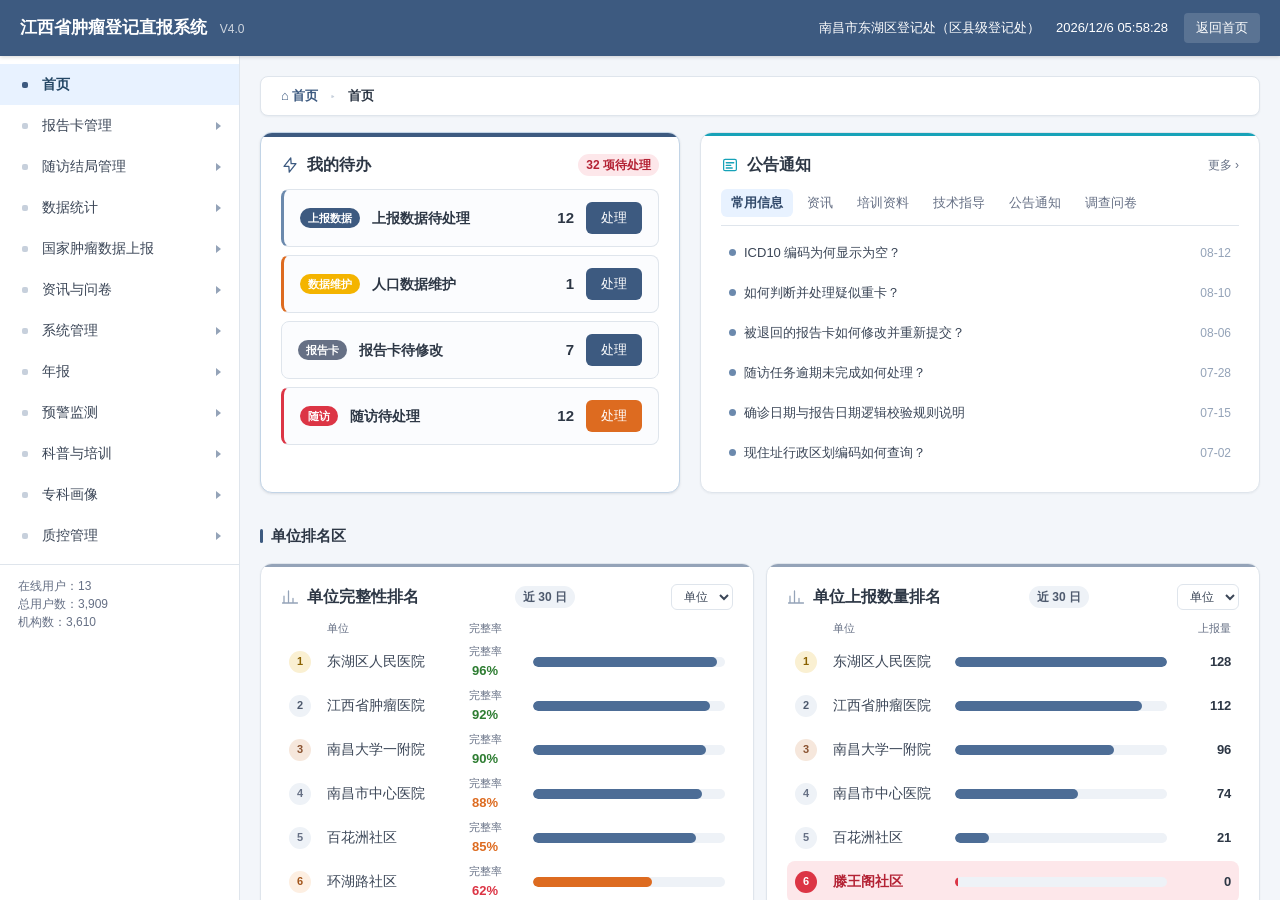
==== commit 89d1a5c7: "质控模块完善与报告卡迁移优化；源数据取值需求文档补充 改版：quality-control / qc-performance / qc-ui 质控相关模块， report-card-migrate 报" ====
--- a/app.html
+++ b/app.html
@@ -2980,15 +2980,15 @@
   <script src="annual-report.js?v=20261010-noprog"></script>
   <script src="kb-module.js?v=20261009kc5"></script>
   <script src="qc-data.js?v=20261003a"></script>
-  <script src="qc-ui.js?v=20261012b"></script>
+  <script src="qc-ui.js?v=20261012c"></script>
   <script src="qc-l1.js?v=20260928qc"></script>
   <script src="qc-l2.js?v=20260928qc"></script>
   <script src="qc-l3.js?v=20260928qc"></script>
   <script src="qc-l4.js?v=20260928qc"></script>
   <script src="qc-l5.js?v=20260928qc"></script>
-  <script src="qc-performance.js?v=20261012g"></script>
+  <script src="qc-performance.js?v=20261012h"></script>
   <script src="qc-issues.js?v=20261003a"></script>
-  <script src="quality-control.js?v=20261003b"></script>
+  <script src="quality-control.js?v=20261012a"></script>
   <script>
   /* ===== 质控管理：三大入口（六大绩效质控 / 质控规则配置 / 整改问题）=====
    * 页面实现：qc-performance.js / quality-control.js / qc-issues.js；
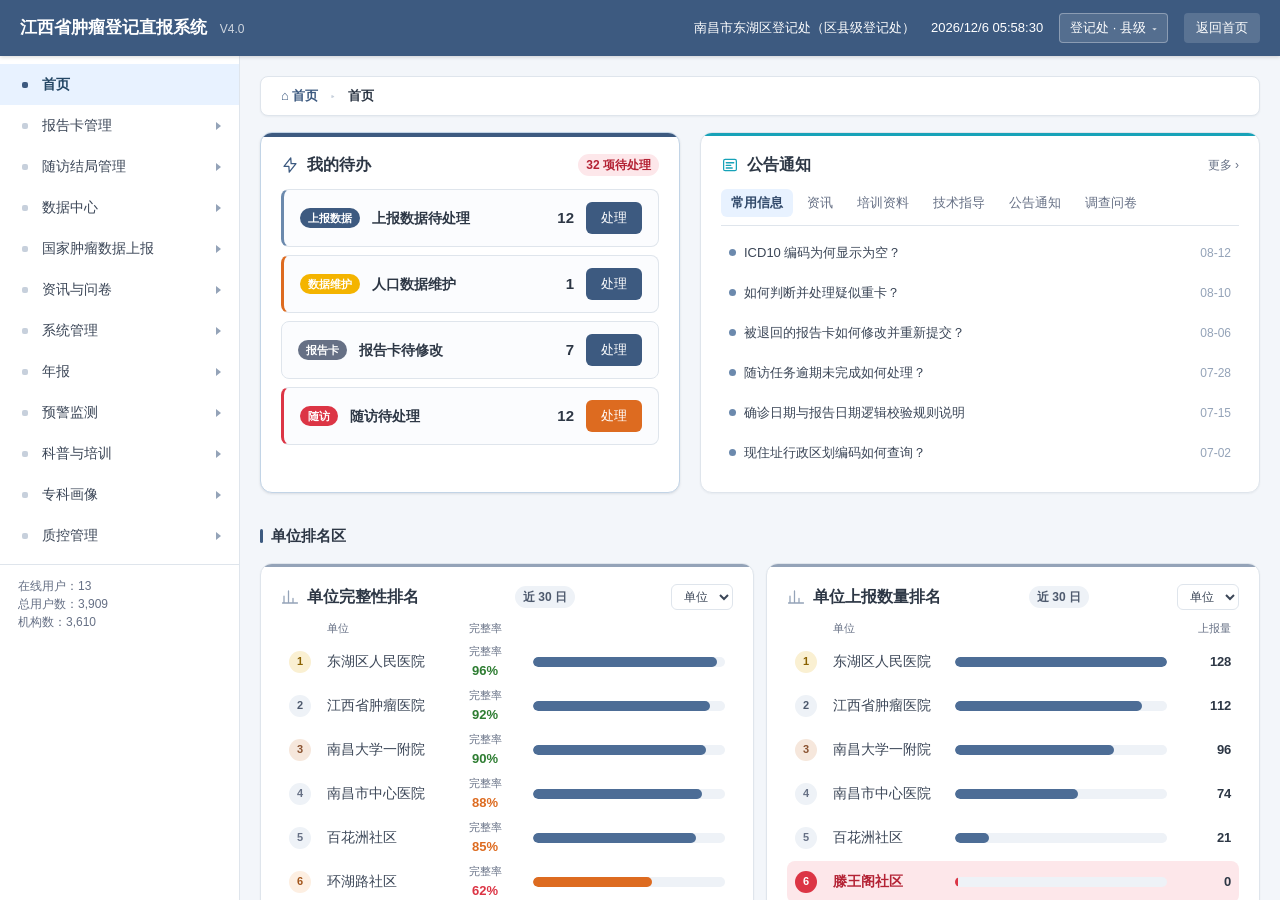
==== commit fc5b1f77: "新增首页省级数据看板；多源判定规则与字段匹配工具 新增：home-dashboard.js（首页省级数据看板，已接入 app.html）、 field_match_v31.py（V3.1 接口字段匹配" ====
--- a/app.html
+++ b/app.html
@@ -73,8 +73,23 @@
 body{font-family:-apple-system,BlinkMacSystemFont,"Segoe UI","Microsoft YaHei",Arial,sans-serif;background:var(--bg);color:var(--text);font-size:14px;line-height:1.5;overflow:hidden}
 button,input,select,textarea{font-family:inherit}
 .app{display:flex;height:100vh;overflow:hidden}
-.topbar{position:fixed;top:0;left:0;right:0;height:var(--topbar);background:var(--primary);color:#fff;display:flex;align-items:center;padding:0 20px;z-index:20;box-shadow:0 1px 4px rgba(0,0,0,.16)}
+/* z-index 55：需高于 toast 容器（50），否则顶栏内的身份切换面板会被 toast 盖住；
+   仍低于真实弹窗遮罩（200）与看板大屏（1500）。toast 定位在 top:70px，不与 56px 顶栏重叠。 */
+.topbar{position:fixed;top:0;left:0;right:0;height:var(--topbar);background:var(--primary);color:#fff;display:flex;align-items:center;padding:0 20px;z-index:55;box-shadow:0 1px 4px rgba(0,0,0,.16)}
 .topbar-brand{font-size:17px;font-weight:600;margin-right:auto}.topbar-brand span{font-size:12px;font-weight:400;opacity:.75;margin-left:8px}.topbar-actions{display:flex;gap:16px;align-items:center;font-size:13px}.btn-logout{height:30px;padding:0 12px;border:0;border-radius:4px;background:rgba(255,255,255,.15);color:#fff;cursor:pointer}
+/* 顶栏身份切换（演示用：原型无登录态，正式环境应由账号带入并删除本控件） */
+.role-switch{position:relative;display:inline-flex}
+.btn-role{height:30px;display:inline-flex;align-items:center;gap:6px;padding:0 10px;border:1px solid rgba(255,255,255,.32);border-radius:4px;background:rgba(255,255,255,.12);color:#fff;font-size:13px;cursor:pointer}
+.btn-role:hover{background:rgba(255,255,255,.22)}
+.btn-role-caret{font-size:10px;opacity:.8}
+.role-switch-panel{display:none;position:absolute;top:36px;right:0;min-width:220px;padding:6px;border:1px solid var(--border);border-radius:6px;background:#fff;box-shadow:0 8px 24px rgba(15,23,42,.18);z-index:60}
+.role-switch.open .role-switch-panel{display:block}
+.role-switch-group{padding:6px 10px 4px;font-size:11.5px;color:#94a3b8;font-weight:600;letter-spacing:.4px}
+.role-switch-item{display:flex;align-items:center;justify-content:space-between;gap:10px;width:100%;padding:8px 10px;border:0;border-radius:4px;background:none;color:#334155;font-size:13px;text-align:left;cursor:pointer}
+.role-switch-item:hover{background:var(--primary-soft);color:var(--primary-strong)}
+.role-switch-item.is-active{background:var(--primary-soft);color:var(--primary-strong);font-weight:600}
+.role-switch-item em{font-style:normal;font-size:11.5px;color:#94a3b8}
+.role-switch-item.is-active em{color:var(--primary)}
 .sidebar{position:fixed;top:var(--topbar);left:0;bottom:0;width:var(--sidebar);background:#fff;border-right:1px solid var(--border);overflow:auto;z-index:10}.sidebar-menu{list-style:none;padding:8px 0}.menu-item{display:flex;align-items:center;gap:10px;padding:10px 18px;color:var(--color-gray-700);cursor:pointer;user-select:none;transition:background var(--dur-fast) var(--ease-in-out),color var(--dur-fast) var(--ease-in-out)}.menu-item:hover,.menu-item.active{background:var(--primary-soft);color:var(--primary-strong);font-weight:600}.menu-item .icon{width:14px;flex:0 0 14px;display:inline-flex;align-items:center;justify-content:center;font-size:0}.menu-item .icon::before{content:"";width:6px;height:6px;border-radius:2px;background:var(--color-gray-300);transition:background var(--dur-fast) var(--ease-in-out)}.menu-item:hover .icon::before,.menu-item.active .icon::before{background:var(--primary)}.submenu{list-style:none;display:none}.submenu.open{display:block}.submenu .menu-item{padding-left:46px;font-size:13px}.submenu .menu-item .icon{display:none}.arrow{margin-left:auto;border-left:5px solid var(--color-gray-400);border-top:4px solid transparent;border-bottom:4px solid transparent;transition:transform var(--dur-fast) var(--ease-in-out)}.menu-item.expanded .arrow{transform:rotate(90deg)}.sidebar-stats{padding:12px 18px;border-top:1px solid var(--border);font-size:12px;color:var(--muted)}
    /* 菜单分组标题（{type:'section'}）：只作视觉分隔，不可点击——此前会被绑上 navigateTo(undefined) 跳到"页面开发中" */
    .menu-item.menu-section{cursor:default;padding:12px 18px 6px;font-size:11.5px;letter-spacing:.6px;color:var(--color-gray-400);font-weight:600}
@@ -674,7 +689,7 @@
 <div class="app" id="appShell">
   <header class="topbar">
     <div class="topbar-brand">江西省肿瘤登记直报系统 <span>V4.0</span></div>
-    <div class="topbar-actions"><span id="currentUserName">张三</span><span id="currentTime"></span><button class="btn-logout" onclick="handleLogout()">返回首页</button></div>
+    <div class="topbar-actions"><span id="currentUserName">张三</span><span id="currentTime"></span><span class="role-switch" id="roleSwitch"><button class="btn-role" onclick="wbRoleToggle()"><span id="roleSwitchLabel">登记处 · 县级</span><span class="btn-role-caret">▾</span></button><div class="role-switch-panel" id="roleSwitchPanel"></div></span><button class="btn-logout" onclick="handleLogout()">返回首页</button></div>
   </header>
   <nav class="sidebar"><ul class="sidebar-menu" id="sidebarMenu"></ul><div class="sidebar-stats"><div>在线用户：13</div><div>总用户数：3,909</div><div>机构数：3,610</div></div></nav>
   <main class="main-content" id="mainContent"><div class="breadcrumb" id="breadcrumb"></div><div id="pageContainer"></div></main>
@@ -685,9 +700,9 @@
   {id:'dashboard',label:'首页',icon:'●'},
   {id:'collection',label:'报告卡管理',icon:'●',children:[/* 报告卡录入入口暂时隐藏（页面保留，只能经「批量登记」collection-batch 及首页快捷入口进入；报告卡列表 / 上报数据管理已移除「+ 添加」「批量添加」按钮） */{id:'collection-batch',label:'批量登记'},{id:'datamgmt-card',label:'报告卡列表'},{id:'datamgmt-card-migrate',label:'报告卡迁移'},{id:'datamgmt-source',label:'上报数据管理'},{id:'collection-death',label:'作废卡管理'},{id:'quality-dup-card',label:'报卡查重'}]},
   {id:'followup',label:'随访结局管理',icon:'●',children:[{id:'followup-tasks',label:'随访任务列表'},{id:'followup',label:'随访信息管理'},{id:'followup-cycle',label:'随访周期管理'},{id:'death-info',label:'死亡信息列表'}]},
-  {id:'analysis',label:'数据统计',icon:'●',children:[
+  {id:'analysis',label:'数据中心',icon:'●',children:[
     /* 「数据看板」原名「预警总览」，原挂「预警监测」下，2026-10-10 按需求迁到「数据统计」并排第一位，
-       2026-10-12 更名（页面 id 仍为 cockpit）。
+       2026-10-12 更名（页面 id 仍为 cockpit）；2026-10-20 一级菜单「数据统计」更名为「数据中心」。
        注意：本清单会被 analysis.js 加载时整体覆盖，两处必须同时改（见 analysis.js 注释）。 */
     {id:'cockpit',label:'数据看板'},
     {id:'analysis-stats',label:'统计分析'},
@@ -764,6 +779,62 @@
 /* ===== 首页工作台：以待办为核心的九大板块 =====
    角色：registry / hospital / admin；登记处分 county / city / province 三级 */
 let wbCtx={role:'registry',level:'county',scope:'work'};
+
+/* ---------- 身份切换（演示用） ----------
+   原型没有登录态，默认落地身份固定为「登记处 · 县级」。这里提供顶栏切换，
+   让不同权限的首页在同一份原型里可验证。正式环境应改为登录账号带入，
+   并删除 .role-switch 控件与 wbRole* 系列函数。 */
+const wbRoleDefs=[
+  {key:'registry-province',role:'registry',level:'province',label:'登记处 · 省级',org:'江西省肿瘤登记中心'},
+  {key:'registry-city',role:'registry',level:'city',label:'登记处 · 市级',org:'南昌市登记处'},
+  {key:'registry-county',role:'registry',level:'county',label:'登记处 · 县级',org:'南昌市东湖区登记处'},
+  {key:'hospital',role:'hospital',level:'county',label:'医院用户',org:'南昌大学第一附属医院'},
+  {key:'admin',role:'admin',level:'county',label:'系统管理员',org:'系统治理'}
+];
+let wbRoleKey='registry-county';
+function wbRoleDef(){return wbRoleDefs.find(function(r){return r.key===wbRoleKey;})||wbRoleDefs[2];}
+/* 省级 = 首页落地「数据看板」；其余（市级/县级登记处、医院、管理员）维持现有工作台首页 */
+function wbIsProvince(){const d=wbRoleDef();return d.role==='registry'&&d.level==='province';}
+function wbApplyRole(key){
+  const def=wbRoleDefs.find(function(r){return r.key===key;});
+  if(!def)return;
+  wbRoleKey=def.key;
+  wbCtx.role=def.role;
+  wbCtx.level=def.level;
+  const label=document.getElementById('roleSwitchLabel');
+  if(label)label.textContent=def.label;
+}
+function wbRoleToggle(){
+  const box=document.getElementById('roleSwitch');
+  if(!box)return;
+  if(!box.classList.contains('open'))wbRoleRenderPanel();
+  box.classList.toggle('open');
+}
+function wbRoleRenderPanel(){
+  const panel=document.getElementById('roleSwitchPanel');
+  if(!panel)return;
+  const cur=wbRoleDef();
+  let html='<div class="role-switch-group">切换身份（演示）</div>';
+  html+=wbRoleDefs.map(function(r){
+    const active=r.key===cur.key?' is-active':'';
+    const tag=r.role==='registry'&&r.level==='province'?'数据看板':'工作台';
+    return '<button type="button" class="role-switch-item'+active+'" onclick="wbRolePick(\''+r.key+'\')">'+
+      '<span>'+r.label+'</span><em>'+tag+'</em></button>';
+  }).join('');
+  panel.innerHTML=html;
+}
+function wbRolePick(key){
+  wbApplyRole(key);
+  const box=document.getElementById('roleSwitch');
+  if(box)box.classList.remove('open');
+  navigateTo('dashboard');
+  toast('已切换为'+wbRoleDef().label);
+}
+document.addEventListener('click',function(e){
+  const box=document.getElementById('roleSwitch');
+  if(box&&!box.contains(e.target))box.classList.remove('open');
+});
+wbApplyRole(wbRoleKey);
 
 const wbRegData={
   county:{today:9,month:34,supply:5,confirm:7,returned:6,followup:12,quality:8,done:56,doneRate:'88%'},
@@ -2621,7 +2692,7 @@
 <script src="interactions.js"></script>
 <script src="dictionary-management.js"></script>
 <script src="report-data-management.js?v=20260930a"></script>
-<script src="report-card-migrate.js?v=20261016a"></script>
+<script src="report-card-migrate.js?v=20261019r"></script>
 
 <script src="report-card-detail.js?v=20261016b"></script>
 <script src="report-card-detail-tabs.js"></script>
@@ -2979,15 +3050,15 @@
   <script src="annual-report-stages.js?v=20261010-noprog"></script>
   <script src="annual-report.js?v=20261010-noprog"></script>
   <script src="kb-module.js?v=20261009kc5"></script>
-  <script src="qc-data.js?v=20261003a"></script>
-  <script src="qc-ui.js?v=20261012c"></script>
+  <script src="qc-data.js?v=20261012c"></script>
+  <script src="qc-ui.js?v=20261012g"></script>
   <script src="qc-l1.js?v=20260928qc"></script>
   <script src="qc-l2.js?v=20260928qc"></script>
   <script src="qc-l3.js?v=20260928qc"></script>
   <script src="qc-l4.js?v=20260928qc"></script>
   <script src="qc-l5.js?v=20260928qc"></script>
-  <script src="qc-performance.js?v=20261012h"></script>
-  <script src="qc-issues.js?v=20261003a"></script>
+  <script src="qc-performance.js?v=20261012n"></script>
+  <script src="qc-issues.js?v=20261012a"></script>
   <script src="quality-control.js?v=20261012a"></script>
   <script>
   /* ===== 质控管理：三大入口（六大绩效质控 / 质控规则配置 / 整改问题）=====
@@ -3142,6 +3213,33 @@
        覆盖率达标线 qc.nccrMin，此前未加载会退回本地推算公式，与附表1 数值不一致。 -->
   <script src="decision-kpi-data.js?v=20260928a"></script>
   <script src="cockpit-module.js?v=20261012a"></script>
+  <!-- 首页大屏（省级落地页）：2026-10-19 从 cockpit-module.js 拆出的独立实现。
+       两套看板各自持有样式、DOM id、全局函数与数据副本，改一处不会带动另一处。
+       顺序必须在 cockpit 之后，否则它拿到的 renderPage 不是最新的包装链。 -->
+  <script src="home-dashboard.js?v=20261012a"></script>
+  <script>
+  /* ===== 首页按权限分流（最后加载，包装在最外层 renderPage） =====
+     - 省级（登记处 · 省）：落地页 = 首页大屏（home-dashboard，独立于数据中心的数据看板）
+     - 其余身份（市级/县级登记处、医院、系统管理员）：保持原工作台首页
+     home-dashboard 的 mount() 直接写 #pageContainer，所以这里转发给
+     renderHomeDashboardPage，而不是返回 HTML 字符串交给 shell 落盘。 */
+  (function () {
+    var orig = window.renderPage;
+    window.renderPage = function (id) {
+      if (id === 'dashboard' && typeof wbIsProvince === 'function' && wbIsProvince()) {
+        var un = document.getElementById('currentUserName');
+        if (un) un.textContent = wbRoleDef().org + '（省级登记处）';
+        if (typeof window.renderHomeDashboardPage === 'function') {
+          window.renderHomeDashboardPage('home-dashboard');
+          var mc = document.getElementById('mainContent');
+          if (mc) mc.scrollTop = 0;
+          return;
+        }
+      }
+      return orig.apply(this, arguments);
+    };
+  })();
+  </script>
   <!-- 「登记运营监测」（registry-ops.js）2026-10-10 按需求整页删除，脚本引用一并移除。
        该页原先依赖 cockpit-module.js 导出的 CKData，删除后 cockpit 数据层仍保留，
        供其它模块（如决策视图）复用。 -->
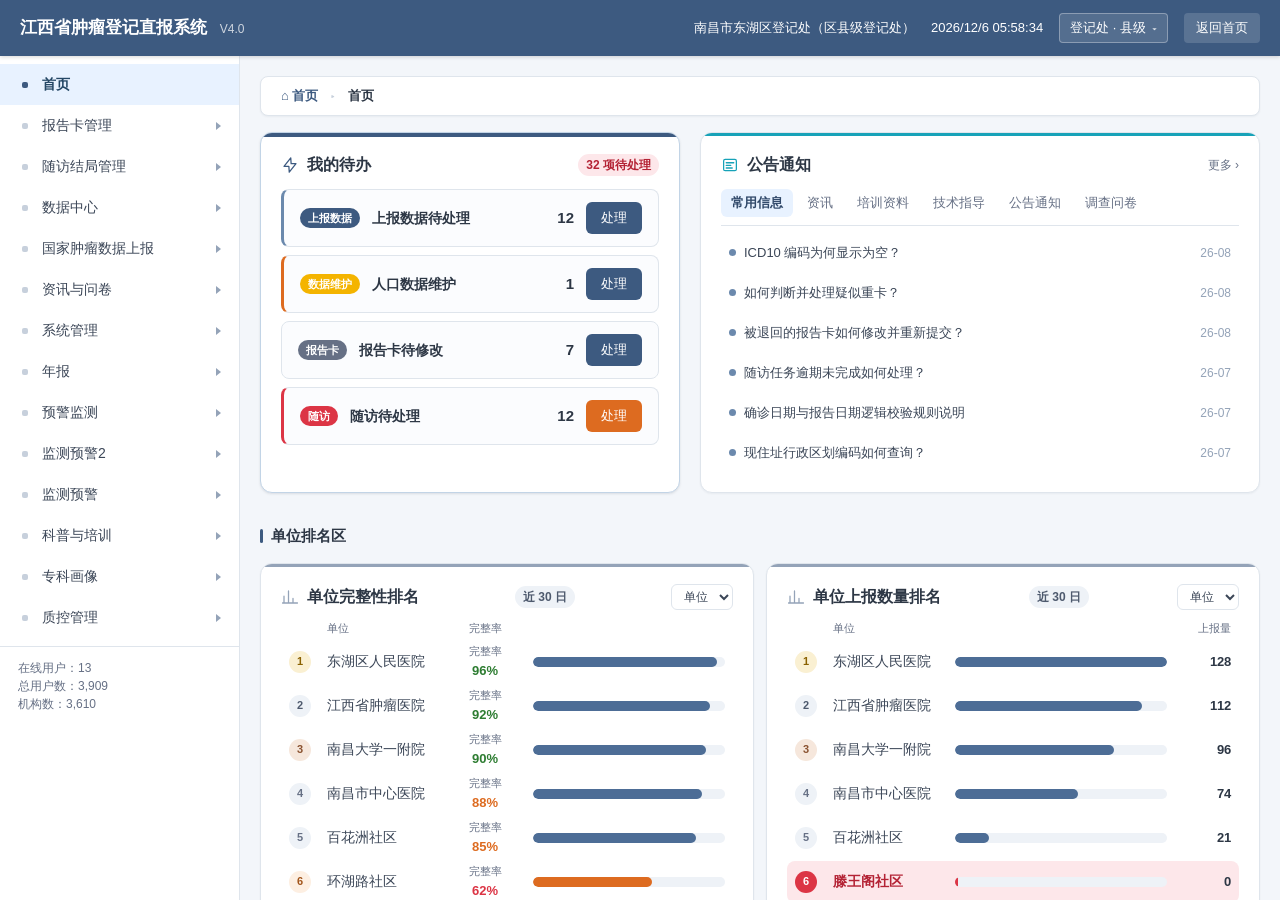
==== commit 41c574d3: "知识库拆分为多文件模块；新增监测预警融合视图与预警2模块；新增MDT质控 - 知识库：kb-module.js 拆分出 kb-bulk.js / kb-detail.js / kb-detail.cs" ====
--- a/app.html
+++ b/app.html
@@ -664,6 +664,7 @@
     /* 安全网：强制隐藏 KPI 钻取提示行（查看明细 →），即便旧缓存 JS 仍渲染该元素 */
     .wa-kpi-hint{display:none !important}
 </style>
+<link rel="stylesheet" href="monitor-fusion.css?v=20261022a">
 </head>
 <body>
 <!-- ===== 内联 SVG Sprite：24×24 视口 / stroke:currentColor / 一套图标适配所有状态色 ===== -->
@@ -734,7 +735,22 @@
     {id:'warning-tickets',label:'处置工单'},
     {id:'warning-rules',label:'预警规则配置'}
   ]},
-  {id:'health-consult',label:'科普与培训',icon:'📚',children:[{id:'kb-sci',label:'科普内容'},{id:'kb-train',label:'培训内容'},{id:'kb-mine',label:'我的内容'},{id:'kb-dict',label:'分类维护'}]},
+  /* 监测预警2：按《卫健委肿瘤综合平台落地方案》文档实现的监管闭环模块（monitor2-module.js）。 */
+  {id:'monitor2',label:'监测预警2',icon:'●',children:[
+    {id:'m2-hall',label:'监督整改调度大厅'},
+    {id:'m2-records',label:'预警记录中心'},
+    {id:'m2-stats',label:'预警统计与报表中心'},
+    {id:'m2-hospital',label:'机构端整改协同工作台'},
+    {id:'m2-rules',label:'预警规则库'}
+  ]},
+  /* 监测预警（统一查看版 V2.1）：所有用户同一套页面与默认范围，不设角色切换或机构专用工作台。
+     旧页 id（warning-records / mdl-* / warning-tickets / warning-rules）仍保留在原方案中，融合视图不再暴露。 */
+  {id:'monitor-fusion',label:'监测预警',icon:'●',children:[
+    {id:'mf-records',label:'预警记录'},
+    {id:'mf-stats',label:'预警统计'},
+    {id:'mf-rules',label:'规则配置'}
+  ]},
+  {id:'health-consult',label:'科普与培训',icon:'📚',children:[{id:'kb-sci',label:'科普内容'},{id:'kb-train',label:'培训内容'},{id:'kb-mine',label:'我的内容'},{id:'kb-usage',label:'使用统计'},{id:'kb-dict',label:'分类维护'}]},
   {id:'specialty-portrait',label:'专科画像',icon:'●',children:[{id:'sp-patients',label:'患者专科画像'},{id:'sp-overview',label:'画像指标汇总'},{id:'sp-config',label:'画像配置'},{id:'cap-group',label:'肿瘤专科能力分析',children:[{id:'cap-catalog',label:'肿瘤诊疗技术目录'},{id:'cap-records',label:'机构技术开展记录'},{id:'cap-quality',label:'医疗质量核心指标明细'},{id:'cap-complex',label:'疑难病例收治特征库'}]}]},
   {id:'quality-control',label:'质控管理',icon:'●',children:[
     /* 2026-10-12 六大绩效质控改为三级菜单：六个维度各算一个页面，无总览。
@@ -746,6 +762,12 @@
       {id:'qc-pf-nq04',label:'围手术期死亡率'},
       {id:'qc-pf-nq05',label:'分子病理检测率'},
       {id:'qc-pf-nq06',label:'淋巴结清扫规范率'}
+    ]},
+    {id:'qc-mdt',label:'MDT质控',icon:'●',children:[
+      {id:'qc-mdt-overview',label:'MDT 质控总览'},
+      {id:'qc-mdt-missing',label:'应讨论未讨论'},
+      {id:'qc-mdt-quality',label:'记录与执行质量'},
+      {id:'qc-mdt-rules',label:'入组规则配置'}
     ]},
     {id:'qc-rules',label:'质控规则配置'},
     {id:'qc-issues',label:'整改问题'}
@@ -768,7 +790,23 @@
 function navigateTo(id){if(id==='publish-news'){newsState.mode='list';newsState.editingId=null}if(id==='survey-list'){surveyState.mode='list';surveyState.editingId=null}if(id==='master-address'){addressState.mode='list';addressState.editingId=null;addressState.path=[]}if(id==='master-hospital'){hospitalState.mode='list';hospitalState.editingId=null;hospitalState.page=1;hospitalCascaderState.filter.region=[regionData[0]]}if(id==='master-pop'){popState.mode='list';popState.editingId=null;popState.editingStandardId=null;popState.editingDeathId=null;popState.popType='region';popState.page=1;popState.filters={year:'',gender:''};popCascaderState.filter.region=[regionData[0]]}
 if(id==='notice-center'){noticeCenterState.selectedId=null;setActiveMenu(id);document.getElementById('pageContainer').innerHTML=renderNoticeCenter();autoSizeSelects();const noticeMain=document.getElementById('mainContent');if(noticeMain)noticeMain.scrollTop=0;updateBreadcrumb(id);return}
 if(id==='notice-center-detail'){const noticeItem=newsData.find(r=>r.id===noticeCenterState.selectedId);if(noticeItem){setActiveMenu('notice-center');document.getElementById('pageContainer').innerHTML=renderNoticeCenter();autoSizeSelects();const noticeDetailMain=document.getElementById('mainContent');if(noticeDetailMain)noticeDetailMain.scrollTop=0;updateBreadcrumb('notice-center',noticeItem.title);return}}
-if(id==='collection-batch'&&!window.entryFlowKeepPicked)window.entryFlowPicked=false;else if(id!=='collection-batch')window.entryFlowKeepPicked=false;setActiveMenu(id);renderPage(id);updateBreadcrumb(id)}
+if(id==='collection-batch'&&!window.entryFlowKeepPicked)window.entryFlowPicked=false;else if(id!=='collection-batch')window.entryFlowKeepPicked=false;
+ /* 内容详情页（kb-detail|<内容编号>）：不在侧导航里，菜单高亮与面包屑按所属内容线补，页面本体由 kb-module.js → kb-detail.js 渲染 */
+ if(typeof id==='string'&&id.indexOf('kb-detail|')===0){var kbDid=id.slice(id.indexOf('|')+1);var kbAsset=(window.KB&&window.KB.assets||[]).filter(function(x){return x.id===kbDid})[0];var kbHome=kbAsset&&kbAsset.track==='培训'?'kb-train':'kb-sci';
+  /* 地址栏同步成详情页（replaceState，不堆历史）：刷新、复制链接都能回到这条内容 */
+  try{history.replaceState(null,'','#'+id)}catch(e){}
+  setActiveMenu(kbHome);renderPage(id);updateBreadcrumb(kbHome,kbAsset?kbAsset.title:'内容详情');var kbMain=document.getElementById('mainContent');if(kbMain)kbMain.scrollTop=0;return}
+ /* 转载弹窗（kb-reprint / kb-reprint|<网址>）：不是页面，弹窗挂在 body 上，页面本体仍是当前内容线。
+     高亮与面包屑落在「科普内容」或「培训内容」——转载就是这两页里的内容，不是独立模块 */
+ if(typeof id==='string'&&(id==='kb-reprint'||id.indexOf('kb-reprint|')===0)){
+   try{history.replaceState(null,'','#'+id)}catch(e){}
+   var kbRpBase=(window.KB&&window.KB.page==='kb-train')?'kb-train':'kb-sci';
+   setActiveMenu(kbRpBase);renderPage(id);updateBreadcrumb(kbRpBase);var kbRpMain=document.getElementById('mainContent');if(kbRpMain)kbRpMain.scrollTop=0;return}
+ /* 合集详情（kb-collection|<合集编号>）：合集管理已不是独立页面，高亮落在所属内容线 */
+ if(typeof id==='string'&&id.indexOf('kb-collection|')===0){var kbCid=id.slice(id.indexOf('|')+1);var kbCol=(window.KB&&window.KB.collections||[]).filter(function(x){return x.id===kbCid})[0];var kbColHome=kbCol&&kbCol.track==='培训'?'kb-train':'kb-sci';
+  try{history.replaceState(null,'','#'+id)}catch(e){}
+  setActiveMenu(kbColHome);renderPage(id);updateBreadcrumb(kbColHome,kbCol?kbCol.name:'合集详情');var kbColMain=document.getElementById('mainContent');if(kbColMain)kbColMain.scrollTop=0;return}
+ setActiveMenu(id);renderPage(id);updateBreadcrumb(id)}
 function toast(msg,type='success'){const box=document.getElementById('toastContainer');const el=document.createElement('div');el.className='toast '+(type==='error'?'error':'');el.textContent=msg;box.appendChild(el);setTimeout(()=>el.remove(),2400)}
 /* message 可为普通文本或 HTML 片段（自定义弹窗正文，如带表单的确认）。
    onConfirm 收到 modal 元素本身，便于读取弹窗内表单值；返回 false 表示校验不过、不关闭弹窗。 */
@@ -803,6 +841,9 @@
   wbCtx.level=def.level;
   const label=document.getElementById('roleSwitchLabel');
   if(label)label.textContent=def.label;
+  /* 科普与培训的行为按账号落账：身份一变，收藏角标与统计口径都要重算。
+     kb-module.js 未加载时该钩子不存在，直接跳过。 */
+  if(typeof window.KB_ON_USER_CHANGE==='function'){try{window.KB_ON_USER_CHANGE();}catch(e){}}
 }
 function wbRoleToggle(){
   const box=document.getElementById('roleSwitch');
@@ -1038,8 +1079,10 @@
       const list=wbNewsData[t.id]||[];
       rows=list.length?('<div class="wb-news-list">'+list.map(function(it){
         const isCommon=t.id==='common'&&it.id;
-        const act=isCommon?(' onclick="wbCommonOpen(\''+it.id+'\')"')
-          :(it.go?(' onclick="navigateTo(\''+it.go+'\')"'):'');
+        /* 常用信息 / 培训资料 / 技术指导：库内条目带 go（kb-detail|<编号>）就直接进内容详情页；
+           只有残留的硬编码条目才回落到旧的内嵌详情 */
+        const act=it.go?(' onclick="navigateTo(\''+it.go+'\')"')
+          :(isCommon?(' onclick="wbCommonOpen(\''+it.id+'\')"'):'');
         return '<div class="wb-news-row"'+act+'><span class="wb-news-dot"></span><span class="wb-news-title">'+it.title+'</span><span class="wb-news-meta">'+it.meta+'</span></div>';
       }).join('')+'</div>'):'<div class="wb-news-empty">暂无内容</div>';
     }
@@ -2682,9 +2725,9 @@
 function followupBatchUpdateCount(){const c=document.querySelectorAll('.batch-followup-check:checked').length;const el=document.getElementById('batchCount');if(el)el.textContent=c}
 function followupBatchExecute(){const c=document.querySelectorAll('.batch-followup-check:checked').length;if(c===0){toast('请至少选择一条记录','error');return}showConfirm('批量随访确认','确定要对选中的 '+c+' 条记录执行批量随访吗？',()=>{toast('批量随访已执行，共生成 '+c+' 条随访记录')})}
 
-function renderPage(id){const titles={'datamgmt-import':'导入数据管理','datamgmt-patient':'患者信息管理','datamgmt-followup':'随访信息管理','quality-dup':'查重管理','quality-todo':'待办工作台','quality-rules':'质控规则','quality-log':'质控审计日志','followup-tasks':'随访任务','followup':'随访信息上传','followup-upload':'随访批量上传','followup-plan':'随访计划','followup-batch':'随访计划','death-register':'死因批量登记（临时表）','death-entry':'随访报告信息','death-info':'死亡信息列表','death-cause':'死亡信息列表','analysis':'统计分析','data-report':'数据上报','master-hospital':'机构管理','master-pop':'人口基数管理','master-address':'行政区划管理','publish-news':'资讯管理','survey-list':'问卷列表','survey-design':'问卷设计','survey-publish':'发布管理','survey-responses':'答卷管理','survey-stats':'统计分析','survey-fill':'问卷填写','system-users':'用户管理','system-online':'在线用户','system-roles':'角色与权限管理','system-logs':'操作日志','system-config':'系统配置','warning-records':'预警记录','warning-tickets':'发病异常预警工单','warning-rules':'异常监测规则配置','cap-catalog':'肿瘤诊疗技术目录','cap-records':'机构技术开展记录','cap-quality':'医疗质量核心指标明细','cap-complex':'疑难病例收治特征库','mdl-features':'处置总览','mdl-registry':'责任方督导','mdl-training':'时限达成管理','mdl-predictions':'结论与整改成效','mdl-evaluation':'规则命中与误报','kb-sci':'科普内容','kb-train':'培训内容','kb-mine':'我的内容','kb-dict':'分类维护','kb-library':'科普内容'};let html;if(id==='dashboard')html=renderDashboard();else if(id==='collection-entry')html=renderCardEntryForm();else if(id==='collection-batch')html=window.entryFlowPicked?renderHisUploadManagement():'<div class="panel"><div class="panel-body">'+renderEntryModeChoice()+'</div></div>';else if(id==='collection-death')html=renderVoidCardManagement();else if(id==='death-register')html=renderDeathRegister();else if(id==='death-entry')html=renderDeathEntryForm();else if(id==='death-cause')html=renderDeathCause();else if(id==='death-info')html=renderDeathInfo();else if(id==='followup-tasks')html=renderFollowupTasks();else if(id==='followup')html=renderFollowupRecords();else if(id==='followup-upload')html=renderFollowupUploadPage();else if(id==='followup-plan')html=renderFollowupPlan();else if(id==='followup-batch')html=renderFollowupBatch();else if(id==='quality-todo')html=renderQualityTodo();else if(id==='quality-rules')html=renderQualityRules();else if(id==='quality-log')html=renderQualityLog();else if(id==='quality-dup'||id==='quality-dup-card'||id==='quality-dup-pop'||id==='quality-dup-param'||id==='quality-dup-field'){if(id!=='quality-dup')dedupState.subId=id;html=renderDedupPage()}else if(id==='datamgmt-card')html=renderReportCardList();else if(id==='publish-news')html=(newsState.mode==='form'?renderPublishNews():renderNewsList());else if(id==='master-address')html=(addressState.mode==='form'?renderAddressForm():renderAddressList());else if(id==='master-hospital')html=(hospitalState.mode==='form'?renderHospitalForm():renderHospitalList());else if(id==='master-pop')html=(popState.mode==='form'?renderPopulationForm():renderPopulationList());else if(id==='analysis'||id==='report-files'||(id&&id.indexOf('analysis-')===0))html=(typeof DA!=='undefined'?DA.render(id):renderGeneric(titles[id]||'数据分析'));else if(id.startsWith('audit'))html=renderAuditPage(id);else if(id.startsWith('dict'))html=renderDictPage(id);else if(id==='system-online')html=renderOnlineUsers();else if(id==='system-users')html=(userState.mode==='form'?renderUserForm():renderUserList());else if(id==='system-roles')html=(roleState.mode==='form'?renderRoleForm():renderRoleList());else if(id==='system-menu')html=(menuPermState.mode==='form'?renderMenuPermForm():renderMenuPermList());else if(id.startsWith('survey'))html=renderSurveyPage(id);else if(window.warningPageIds&&window.warningPageIds.indexOf(id)>=0)html=window.renderWarningPage(id);else if(window.capabilityPageIds&&window.capabilityPageIds.indexOf(id)>=0)html=window.renderCapabilityPage(id);else if(window.modelPageIds&&window.modelPageIds.indexOf(id)>=0)html=window.renderModelPage(id);else if(window.monitorPageIds&&window.monitorPageIds.indexOf(id)>=0)html=window.renderMonitorPage(id);else if(window.qcPageIds&&window.qcPageIds.indexOf(id)>=0)html=window.renderQCPage(id);else if(window.cockpitPageIds&&window.cockpitPageIds.indexOf(id)>=0&&typeof window.renderCockpitPage==='function'){window.renderCockpitPage(id);const mc=document.getElementById('mainContent');if(mc)mc.scrollTop=0;return}else if(id==='sp-patients'||id==='sp-overview'||id==='sp-config'||id==='specialty-portrait'){if(typeof window.renderSpecialtyPortrait==='function'){var _spSub=id==='sp-overview'?'overview':id==='sp-config'?'config':'workbench';html=window.renderSpecialtyPortrait(_spSub)}else{html=renderGeneric('专科画像')}}else if(window.kbPageIds&&window.kbPageIds.indexOf(id)>=0){window.renderKBPage(id);return}else html=renderGeneric(titles[id]||'页面开发中');document.getElementById('pageContainer').innerHTML=html;if(id==='collection-entry')initEntryWizard();if(id==='master-pop'&&popState.mode==='form')updatePopChart();autoSizeSelects();const mainContent=document.getElementById('mainContent');if(mainContent)mainContent.scrollTop=0}
+function renderPage(id){const titles={'datamgmt-import':'导入数据管理','datamgmt-patient':'患者信息管理','datamgmt-followup':'随访信息管理','quality-dup':'查重管理','quality-todo':'待办工作台','quality-rules':'质控规则','quality-log':'质控审计日志','followup-tasks':'随访任务','followup':'随访信息上传','followup-upload':'随访批量上传','followup-plan':'随访计划','followup-batch':'随访计划','death-register':'死因批量登记（临时表）','death-entry':'随访报告信息','death-info':'死亡信息列表','death-cause':'死亡信息列表','analysis':'统计分析','data-report':'数据上报','master-hospital':'机构管理','master-pop':'人口基数管理','master-address':'行政区划管理','publish-news':'资讯管理','survey-list':'问卷列表','survey-design':'问卷设计','survey-publish':'发布管理','survey-responses':'答卷管理','survey-stats':'统计分析','survey-fill':'问卷填写','system-users':'用户管理','system-online':'在线用户','system-roles':'角色与权限管理','system-logs':'操作日志','system-config':'系统配置','warning-records':'预警记录','warning-tickets':'发病异常预警工单','warning-rules':'异常监测规则配置','cap-catalog':'肿瘤诊疗技术目录','cap-records':'机构技术开展记录','cap-quality':'医疗质量核心指标明细','cap-complex':'疑难病例收治特征库','mdl-features':'处置总览','mdl-registry':'责任方督导','mdl-training':'时限达成管理','mdl-predictions':'结论与整改成效','mdl-evaluation':'规则命中与误报','m2-hall':'监督整改调度大厅','m2-records':'预警记录中心','m2-stats':'预警统计与报表中心','m2-hospital':'机构端整改协同工作台','m2-rules':'预警规则库','kb-sci':'科普内容','kb-train':'培训内容','kb-mine':'我的内容','kb-usage':'使用统计','kb-dict':'分类维护','kb-library':'科普内容'};let html;if(id==='dashboard')html=renderDashboard();else if(id==='collection-entry')html=renderCardEntryForm();else if(id==='collection-batch')html=window.entryFlowPicked?renderHisUploadManagement():'<div class="panel"><div class="panel-body">'+renderEntryModeChoice()+'</div></div>';else if(id==='collection-death')html=renderVoidCardManagement();else if(id==='death-register')html=renderDeathRegister();else if(id==='death-entry')html=renderDeathEntryForm();else if(id==='death-cause')html=renderDeathCause();else if(id==='death-info')html=renderDeathInfo();else if(id==='followup-tasks')html=renderFollowupTasks();else if(id==='followup')html=renderFollowupRecords();else if(id==='followup-upload')html=renderFollowupUploadPage();else if(id==='followup-plan')html=renderFollowupPlan();else if(id==='followup-batch')html=renderFollowupBatch();else if(id==='quality-todo')html=renderQualityTodo();else if(id==='quality-rules')html=renderQualityRules();else if(id==='quality-log')html=renderQualityLog();else if(id==='quality-dup'||id==='quality-dup-card'||id==='quality-dup-pop'||id==='quality-dup-param'||id==='quality-dup-field'){if(id!=='quality-dup')dedupState.subId=id;html=renderDedupPage()}else if(id==='datamgmt-card')html=renderReportCardList();else if(id==='publish-news')html=(newsState.mode==='form'?renderPublishNews():renderNewsList());else if(id==='master-address')html=(addressState.mode==='form'?renderAddressForm():renderAddressList());else if(id==='master-hospital')html=(hospitalState.mode==='form'?renderHospitalForm():renderHospitalList());else if(id==='master-pop')html=(popState.mode==='form'?renderPopulationForm():renderPopulationList());else if(id==='analysis'||id==='report-files'||(id&&id.indexOf('analysis-')===0))html=(typeof DA!=='undefined'?DA.render(id):renderGeneric(titles[id]||'数据分析'));else if(id.startsWith('audit'))html=renderAuditPage(id);else if(id.startsWith('dict'))html=renderDictPage(id);else if(id==='system-online')html=renderOnlineUsers();else if(id==='system-users')html=(userState.mode==='form'?renderUserForm():renderUserList());else if(id==='system-roles')html=(roleState.mode==='form'?renderRoleForm():renderRoleList());else if(id==='system-menu')html=(menuPermState.mode==='form'?renderMenuPermForm():renderMenuPermList());else if(id.startsWith('survey'))html=renderSurveyPage(id);else if(window.warningPageIds&&window.warningPageIds.indexOf(id)>=0)html=window.renderWarningPage(id);else if(window.capabilityPageIds&&window.capabilityPageIds.indexOf(id)>=0)html=window.renderCapabilityPage(id);else if(window.modelPageIds&&window.modelPageIds.indexOf(id)>=0)html=window.renderModelPage(id);else if(window.monitor2PageIds&&window.monitor2PageIds.indexOf(id)>=0)html=window.renderMonitor2Page(id);else if(window.monitorPageIds&&window.monitorPageIds.indexOf(id)>=0)html=window.renderMonitorPage(id);else if(window.qcPageIds&&window.qcPageIds.indexOf(id)>=0)html=window.renderQCPage(id);else if(window.cockpitPageIds&&window.cockpitPageIds.indexOf(id)>=0&&typeof window.renderCockpitPage==='function'){window.renderCockpitPage(id);const mc=document.getElementById('mainContent');if(mc)mc.scrollTop=0;return}else if(id==='sp-patients'||id==='sp-overview'||id==='sp-config'||id==='specialty-portrait'){if(typeof window.renderSpecialtyPortrait==='function'){var _spSub=id==='sp-overview'?'overview':id==='sp-config'?'config':'workbench';html=window.renderSpecialtyPortrait(_spSub)}else{html=renderGeneric('专科画像')}}else if(window.kbPageIds&&window.kbPageIds.indexOf(id)>=0){window.renderKBPage(id);return}else if(typeof id==='string'&&(id.indexOf('kb-detail|')===0||id.indexOf('kb-collection|')===0)){window.renderKBPage(id);return}else html=renderGeneric(titles[id]||'页面开发中');document.getElementById('pageContainer').innerHTML=html;if(id==='collection-entry')initEntryWizard();if(id==='master-pop'&&popState.mode==='form')updatePopChart();autoSizeSelects();const mainContent=document.getElementById('mainContent');if(mainContent)mainContent.scrollTop=0}
 function updateTime(){document.getElementById('currentTime').textContent=new Date().toLocaleString('zh-CN')}
-function initApp(){const menu=document.getElementById('sidebarMenu');menu.innerHTML='';buildMenu(menuData,menu);updateTime();var _h=decodeURIComponent((location.hash||'').replace(/^#/,'')).trim();var _ids=[];(function walk(items){items.forEach(function(i){if(i.id)_ids.push(i.id);if(i.children)walk(i.children)})})(menuData);navigateTo(_ids.indexOf(_h)>=0?_h:'dashboard')}
+function initApp(){const menu=document.getElementById('sidebarMenu');menu.innerHTML='';buildMenu(menuData,menu);updateTime();var _h=decodeURIComponent((location.hash||'').replace(/^#/,'')).trim();var _ids=[];(function walk(items){items.forEach(function(i){if(i.id)_ids.push(i.id);if(i.children)walk(i.children)})})(menuData);navigateTo((_ids.indexOf(_h)>=0||_h.indexOf('kb-detail|')===0||_h.indexOf('kb-collection|')===0)?_h:'dashboard')}
 setInterval(updateTime,1000);document.addEventListener('DOMContentLoaded',initApp);
 </script>
 <script src="modules.js"></script>
@@ -3042,22 +3085,32 @@
 function updateMsDisplay(id){var dd=document.getElementById(id);if(!dd)return;var checks=dd.querySelectorAll('.ms-options input[type=checkbox]');var sel=[];checks.forEach(function(c){if(c.checked)sel.push(c.value)});var disp=dd.querySelector('.ms-display');disp.innerHTML=(sel.length?sel.join(', '):'请选择治疗方式')+'<span class="ms-arrow">▾</span>'}
 function autoFillIcdO3(input){var morphMap={"C34":"8140/3","C50":"8500/3","C16":"8140/3","C18":"8140/3","C22":"8170/3","C25":"8140/3","C53":"8010/3","C61":"8140/3","C64":"8312/3","C67":"8120/3"};var val=input.value.trim().toUpperCase();var prefix=val.match(/^C\d{2}/)?val.slice(0,3):"";var topoEl=document.getElementById("entry-icdo3-topo");if(topoEl&&!topoEl.dataset.userEdited){topoEl.value=prefix||""}var morphEl=document.getElementById("entry-icdo3-morph");if(morphEl&&!morphEl.dataset.userEdited){morphEl.value=morphMap[prefix]||""}}document.addEventListener("input",function(e){if(e.target&&(e.target.id==="entry-icdo3-topo"||e.target.id==="entry-icdo3-morph")){e.target.dataset.userEdited="1"}});
 </script>
-  <script src="specialty-portrait.js?v=20261009i"></script>
+  <script src="specialty-portrait.js?v=20261022a"></script>
   <script src="monitor-module.js?v=20260829b"></script>
+<script src="monitor2-module.js?v=20261022"></script>
 <script src="warning-module.js?v=20261012d"></script>
 <script src="capability-module.js?v=20260910d"></script>
 <script src="model-module.js?v=20261013b"></script>
   <script src="annual-report-stages.js?v=20261010-noprog"></script>
   <script src="annual-report.js?v=20261010-noprog"></script>
-  <script src="kb-module.js?v=20261009kc5"></script>
-  <script src="qc-data.js?v=20261012c"></script>
+  <script src="kb-module.js?v=20261025i"></script>
+  <!-- 内容详情页渲染器（按内容形式分版式：视频 / 问答 / 课件 / 操作手册 / 宣传折页 / 图文）。
+       必须在 kb-module.js 之后加载：kb-module 的预览动作调用 window.KBDetail。 -->
+  <script src="kb-detail.js?v=20261024p"></script>
+  <script src="kb-sheet.js?v=20261021e6"></script>
+  <script src="kb-bulk.js?v=20261024c"></script>
+  <script src="qc-data.js?v=20261021a"></script>
   <script src="qc-ui.js?v=20261012g"></script>
-  <script src="qc-l1.js?v=20260928qc"></script>
+  <script src="qc-l1.js?v=20261021a"></script>
   <script src="qc-l2.js?v=20260928qc"></script>
   <script src="qc-l3.js?v=20260928qc"></script>
   <script src="qc-l4.js?v=20260928qc"></script>
   <script src="qc-l5.js?v=20260928qc"></script>
-  <script src="qc-performance.js?v=20261012n"></script>
+  <script src="qc-performance.js?v=20261021a"></script>
+  <!-- MDT 多学科诊疗质控：数据层 + 渲染层（三个质控点，两个指标）
+       数据层独立于 qc-data.js 主脊，接真实 EMR 会诊模块时只替换 qc-mdt-data.js。 -->
+  <script src="qc-mdt-data.js?v=20261021a"></script>
+  <script src="qc-mdt.js?v=20261021a"></script>
   <script src="qc-issues.js?v=20261012a"></script>
   <script src="quality-control.js?v=20261012a"></script>
   <script>
@@ -3074,6 +3127,7 @@
      * 目的是旧链接/旧面包屑不 404；不再出现在侧栏。 */
     var MODS = [
       { key: 'qcPerformance', label: '六大绩效质控' },
+      { key: 'qcMdtPage', label: 'MDT质控' },
       { key: 'qcIssues', label: '整改问题' },
       { key: 'qcL1', label: '诊疗质控（旧）' },
       { key: 'qcL2', label: '编码质控（旧）' },
@@ -3113,7 +3167,10 @@
       'qc-loop-problem': 'qc-issues', 'qc-loop-task': 'qc-issues',
       'qc-loop-plan': 'qc-issues', 'qc-loop-tasks': 'qc-issues',
       'qc-loop-sampling': 'qc-issues', 'qc-loop-analysis': 'qc-issues',
-      'qc-g-rules': 'qc-rules', 'qc-g-audit': 'qc-rules'
+      'qc-g-rules': 'qc-rules', 'qc-g-audit': 'qc-rules',
+      /* MDT 模块：只有菜单分组节点收口；qc-mdt-detail / qc-mdt-case 是隐藏页，
+         不能进 LEGACY_MAP，否则会被重定向回总览（同 qc-pf-detail 的处理）。 */
+      'qc-mdt': 'qc-mdt-overview'
     };
     window.qcLayerIds = ids;
     window.qcLayerGroups = MODS;
@@ -3126,7 +3183,11 @@
       'qc-pf-nq03': '术后病理分期率', 'qc-pf-nq04': '围手术期死亡率',
       'qc-pf-nq05': '分子病理检测率', 'qc-pf-nq06': '淋巴结清扫规范率',
       'qc-pf-detail': '被质控数据明细', 'qc-pf-case': '病例质控详情',
-      'qc-rules': '质控规则配置', 'qc-issues': '整改问题'
+      'qc-rules': '质控规则配置', 'qc-issues': '整改问题',
+      'qc-mdt': 'MDT质控', 'qc-mdt-overview': 'MDT 质控总览',
+      'qc-mdt-missing': '应讨论未讨论', 'qc-mdt-quality': '记录与执行质量',
+      'qc-mdt-rules': '入组规则配置',
+      'qc-mdt-detail': '被质控数据', 'qc-mdt-case': '病例详情'
     };
     /* 隐藏页（不占菜单）的面包屑：被质控数据明细 / 病例质控详情挂在来源指标页下。
        navigateTo 与 renderPage 都会独立调用 updateBreadcrumb，因此包在这里最稳。 */
@@ -3135,6 +3196,10 @@
         if (window.qcPerformance && window.qcPerformance.crumb) {
           var c = window.qcPerformance.crumb(id);
           if (c) return orig(c.menuId, c.extra);
+        }
+        if (window.qcMdtPage && window.qcMdtPage.crumb) {
+          var m = window.qcMdtPage.crumb(id);
+          if (m) return orig(m.menuId, m.extra);
         }
         return orig(id, extra);
       };
@@ -3155,6 +3220,11 @@
         if (hid && window.qcPerformance && window.qcPerformance.crumb) {
           var c = window.qcPerformance.crumb(id);
           if (c) id = c.menuId;
+        }
+        /* MDT 隐藏页（qc-mdt-detail / qc-mdt-case）同理高亮到总览 */
+        if ((id === 'qc-mdt-detail' || id === 'qc-mdt-case') && window.qcMdtPage && window.qcMdtPage.crumb) {
+          var m = window.qcMdtPage.crumb(id);
+          if (m) id = m.menuId;
         }
         return orig(LEGACY_MAP[id] || id);
       };
@@ -3193,11 +3263,13 @@
         var isQc = id === 'qc-performance' || id === 'qc-rules' || id === 'qc-issues'
           || PF_IDS.indexOf(id) >= 0
           || (window.qcPageIds && window.qcPageIds.indexOf(id) >= 0)
+          || (window.qcMdtPage && window.qcMdtPage.pageIds.indexOf(id) >= 0)
           || !!LEGACY_MAP[id]
           || (window.qcLayerIds && window.qcLayerIds.indexOf(id) >= 0);
         if (isQc) {
           var target = LEGACY_MAP[id] || id;
           if (target === 'qc-performance') target = 'qc-pf-nq01'; /* 旧 id 兜底到第一维 */
+          if (target === 'qc-mdt') target = 'qc-mdt-overview';
           if (window.updateBreadcrumb) window.updateBreadcrumb(target);
           window.qcRender(target);
           return;
@@ -3244,6 +3316,8 @@
        该页原先依赖 cockpit-module.js 导出的 CKData，删除后 cockpit 数据层仍保留，
        供其它模块（如决策视图）复用。 -->
   
+  <!-- 融合方案最外层渲染适配：原两套页面保留，数据与原预警模块同源。 -->
+  <script src="monitor-fusion.js?v=20261022a"></script>
 </body>
 </html>
 
--- a/monitor-fusion.css
+++ b/monitor-fusion.css
@@ -0,0 +1,859 @@
+/* 监测预警 · 统一查看版（V2.1）样式覆盖
+ * 只作用于 .mf-root（页面固定命名空间），不改动原两套方案。
+ * 结构：页头 → 查询条 → 列表；详情按「预警信息 / 处理情况 / 处理记录」三段排列。
+ */
+.mf-root,
+.mf-root *,
+.mf-root *::before,
+.mf-root *::after {
+  box-sizing: border-box;
+}
+
+.mf-root {
+  --mf-primary: #3e5d80;
+  --mf-primary-strong: #244765;
+  --mf-primary-soft: #eef3f8;
+  --mf-primary-border: #bfd0e0;
+  --mf-text: #334155;
+  --mf-heading: #26384b;
+  --mf-muted: #667487;
+  --mf-border: #dce3eb;
+  --mf-border-strong: #c3ceda;
+  --mf-surface: #ffffff;
+  --mf-subtle: #f6f8fa;
+  --mf-red: #a22c3b;
+  --mf-red-soft: #fceff1;
+  --mf-amber: #805611;
+  --mf-amber-soft: #fff7e7;
+  --mf-green: #2b684b;
+  --mf-green-soft: #edf6f0;
+  --mf-radius: 8px;
+  --mf-font: -apple-system, BlinkMacSystemFont, "Segoe UI", "PingFang SC", "Microsoft YaHei", Arial, sans-serif;
+  width: 100%;
+  min-width: 0;
+  color: var(--mf-text);
+  font-family: var(--mf-font);
+  font-size: 13px;
+  line-height: 1.55;
+  text-align: left;
+  color-scheme: light;
+}
+
+.mf-root :is(button, input, select, textarea) {
+  font-family: inherit;
+  font-size: 13px;
+  line-height: 1.4;
+}
+
+.mf-root :is(input:not([type="checkbox"]):not([type="file"]), select, textarea) {
+  width: 100%;
+  height: 32px;
+  margin: 0;
+  padding: 0 9px;
+  border: 1px solid var(--mf-border-strong);
+  border-radius: 4px;
+  background: #fff;
+  color: var(--mf-text);
+}
+
+.mf-root textarea {
+  height: auto;
+  min-height: 96px;
+  padding: 8px 10px;
+  line-height: 1.65;
+  resize: vertical;
+}
+
+.mf-root :is(button, input, select, textarea):focus-visible {
+  outline: 2px solid var(--mf-primary);
+  outline-offset: 2px;
+}
+
+.mf-root :is(button, input, select, textarea):disabled {
+  opacity: .5;
+  cursor: not-allowed;
+}
+
+.mf-root h1,
+.mf-root h2,
+.mf-root h3,
+.mf-root p,
+.mf-root ol,
+.mf-root ul {
+  margin: 0;
+  padding: 0;
+}
+
+/* 页头 */
+.mf-root .mf-head {
+  display: flex;
+  align-items: flex-start;
+  justify-content: space-between;
+  gap: 16px;
+  margin-bottom: 14px;
+}
+
+.mf-root .mf-eyebrow {
+  color: var(--mf-muted);
+  font-size: 11px;
+  line-height: 1.6;
+}
+
+.mf-root .mf-title {
+  margin-top: 2px;
+  color: var(--mf-heading);
+  font-size: 22px;
+  font-weight: 700;
+  line-height: 1.3;
+}
+
+.mf-root .mf-sub {
+  margin-top: 4px;
+  color: var(--mf-muted);
+  font-size: 12px;
+}
+
+.mf-root .mf-detail-meta {
+  margin-top: 6px;
+  color: var(--mf-muted);
+  font-size: 12px;
+  line-height: 1.7;
+}
+
+.mf-root .mf-head-actions {
+  display: flex;
+  flex-wrap: wrap;
+  justify-content: flex-end;
+  gap: 8px;
+  padding-top: 20px;
+}
+
+/* 按钮 */
+.mf-root .mf-btn {
+  display: inline-flex;
+  align-items: center;
+  justify-content: center;
+  height: 32px;
+  padding: 0 13px;
+  border: 1px solid var(--mf-border-strong);
+  border-radius: 5px;
+  background: #fff;
+  color: var(--mf-primary-strong);
+  font-size: 13px;
+  font-weight: 500;
+  white-space: nowrap;
+  cursor: pointer;
+}
+
+.mf-root .mf-btn.primary {
+  border-color: var(--mf-primary);
+  background: var(--mf-primary);
+  color: #fff;
+}
+
+.mf-root .mf-btn.subtle {
+  border-color: var(--mf-border);
+  background: #fff;
+  color: var(--mf-muted);
+}
+
+.mf-root .mf-btn.small {
+  height: 26px;
+  padding: 0 10px;
+  font-size: 12px;
+}
+
+.mf-root .mf-btn:hover:not(:disabled) {
+  border-color: var(--mf-primary);
+}
+
+.mf-root .mf-btn.primary:hover:not(:disabled) {
+  background: var(--mf-primary-strong);
+}
+
+/* 查询条：单行排布；条件在前，按钮紧跟最右，不另起一行、不留空档 */
+.mf-root .mf-filter {
+  margin-bottom: 12px;
+  padding: 10px 12px;
+  border: 1px solid var(--mf-border);
+  border-radius: var(--mf-radius);
+  background: var(--mf-subtle);
+}
+
+.mf-root .mf-filter-row {
+  display: flex;
+  flex-wrap: wrap;
+  align-items: flex-end;
+  gap: 10px;
+}
+
+.mf-root .mf-field {
+  display: flex;
+  flex-direction: column;
+  gap: 4px;
+  flex: 0 1 168px;
+  min-width: 132px;
+}
+
+.mf-root .mf-field > span {
+  color: #596779;
+  font-size: 12px;
+}
+
+.mf-root .mf-field.mf-search {
+  flex: 1 1 220px;
+  min-width: 180px;
+}
+
+.mf-root .mf-range {
+  flex: 0 1 auto;
+}
+
+.mf-root .mf-range-inputs {
+  display: flex;
+  align-items: center;
+  gap: 6px;
+}
+
+.mf-root .mf-range-inputs input {
+  width: 138px;
+}
+
+.mf-root .mf-range-sep {
+  color: var(--mf-muted);
+  font-size: 12px;
+}
+
+.mf-root .mf-check {
+  display: flex;
+  align-items: center;
+  gap: 6px;
+  min-height: 32px;
+  color: #475569;
+  font-size: 12px;
+  white-space: nowrap;
+}
+
+.mf-root .mf-check input {
+  width: 15px;
+  height: 15px;
+  accent-color: var(--mf-primary);
+}
+
+.mf-root .mf-filter-actions {
+  display: flex;
+  flex: 0 0 auto;
+  justify-content: flex-end;
+  gap: 8px;
+  margin-left: auto;
+}
+
+.mf-root .mf-filter-actions .mf-btn {
+  min-width: 64px;
+}
+
+.mf-root .mf-conditions {
+  display: flex;
+  flex-wrap: wrap;
+  align-items: center;
+  gap: 6px;
+  margin-bottom: 10px;
+  padding: 8px 10px;
+  border: 1px solid var(--mf-primary-border);
+  border-radius: 6px;
+  background: var(--mf-primary-soft);
+}
+
+/* 标签 */
+.mf-root .mf-badge {
+  display: inline-flex;
+  align-items: center;
+  height: 22px;
+  padding: 0 7px;
+  border: 1px solid var(--mf-border);
+  border-radius: 4px;
+  background: #f0f3f6;
+  color: #566476;
+  font-size: 12px;
+  font-weight: 500;
+  white-space: nowrap;
+}
+
+.mf-root .mf-badge.blue { border-color: #c9d9e8; background: #edf4fb; color: #244765; }
+.mf-root .mf-badge.amber { border-color: #e8d3a4; background: var(--mf-amber-soft); color: var(--mf-amber); }
+.mf-root .mf-badge.red { border-color: #e7bcc3; background: var(--mf-red-soft); color: var(--mf-red); }
+.mf-root .mf-badge.green { border-color: #bed8c8; background: var(--mf-green-soft); color: var(--mf-green); }
+
+.mf-root .mf-type {
+  color: #475569;
+  font-size: 13px;
+  white-space: nowrap;
+}
+
+.mf-root .mf-indicator {
+  display: inline-block;
+  padding: 0 5px;
+  border: 1px solid var(--mf-primary-border);
+  border-radius: 3px;
+  background: var(--mf-primary-soft);
+  color: var(--mf-primary-strong);
+  font-size: 10.5px;
+  line-height: 16px;
+  vertical-align: 1px;
+}
+
+/* 列表 */
+.mf-root .mf-list-caption {
+  display: flex;
+  align-items: center;
+  justify-content: space-between;
+  gap: 8px;
+  margin: 2px 0 8px;
+}
+
+.mf-root .mf-result-count {
+  color: var(--mf-muted);
+  font-size: 12px;
+}
+
+.mf-root .mf-table-wrap {
+  width: 100%;
+  overflow-x: auto;
+  border: 1px solid var(--mf-border);
+  border-radius: var(--mf-radius);
+  background: #fff;
+}
+
+.mf-root .mf-table {
+  width: 100%;
+  min-width: 1000px;
+  border-collapse: separate;
+  border-spacing: 0;
+  table-layout: fixed;
+  font-size: 13px;
+}
+
+.mf-root .mf-record-table {
+  min-width: 1180px;
+}
+
+.mf-root .mf-table :is(th, td) {
+  padding: 10px;
+  border-bottom: 1px solid #eef2f7;
+  text-align: left;
+  vertical-align: middle;
+  line-height: 1.45;
+  overflow-wrap: anywhere;
+}
+
+.mf-root .mf-table th {
+  background: #f3f6f9;
+  color: #586678;
+  font-size: 12px;
+  font-weight: 600;
+  white-space: nowrap;
+}
+
+.mf-root .mf-table tbody tr:last-child td {
+  border-bottom: 0;
+}
+
+.mf-root .mf-table tbody tr:hover td {
+  background: #f7fbff;
+}
+
+.mf-root .mf-record-table { min-width: 1240px; }
+.mf-root .mf-record-table th:nth-child(1) { width: 19%; }
+.mf-root .mf-record-table th:nth-child(2) { width: 15%; }
+.mf-root .mf-record-table th:nth-child(3) { width: 76px; }
+.mf-root .mf-record-table th:nth-child(4) { width: 62px; }
+.mf-root .mf-record-table th:nth-child(5) { width: 160px; }
+.mf-root .mf-record-table th:nth-child(6) { width: 104px; }
+.mf-root .mf-record-table th:nth-child(7) { width: 190px; }
+.mf-root .mf-record-table th:nth-child(8) { width: 90px; }
+.mf-root .mf-record-table th:last-child { width: 74px; }
+
+.mf-root .mf-cell-sub {
+  color: #344054;
+  font-size: 12.5px;
+  line-height: 1.5;
+}
+
+.mf-root .mf-text-amber {
+  color: var(--mf-amber);
+  font-weight: 600;
+}
+
+.mf-root .mf-gap-line {
+  margin-top: 10px;
+  color: var(--mf-amber);
+  font-size: 12px;
+}
+
+.mf-root .mf-outcome-table { min-width: 760px; }
+.mf-root .mf-outcome-table th:nth-child(1) { width: 30%; }
+.mf-root .mf-outcome-table th:nth-child(2) { width: 100px; }
+.mf-root .mf-outcome-table th:nth-child(5) { width: 130px; }
+
+.mf-root .mf-cell-main {
+  color: var(--mf-heading);
+  font-size: 13px;
+  font-weight: 600;
+  line-height: 1.45;
+}
+
+.mf-root .mf-secondary {
+  color: var(--mf-muted);
+  font-size: 11px;
+  line-height: 1.5;
+}
+
+.mf-root .mf-secondary.mf-text-red {
+  color: var(--mf-red);
+  font-weight: 600;
+}
+
+.mf-root .mf-clamp1,
+.mf-root .mf-clamp2 {
+  display: -webkit-box;
+  overflow: hidden;
+  -webkit-box-orient: vertical;
+}
+
+.mf-root .mf-clamp1 { -webkit-line-clamp: 1; line-clamp: 1; }
+.mf-root .mf-clamp2 { -webkit-line-clamp: 2; line-clamp: 2; }
+
+.mf-root .mf-num {
+  font-variant-numeric: tabular-nums;
+}
+
+.mf-root .mf-nowrap {
+  white-space: nowrap;
+}
+
+.mf-root .mf-col-actions {
+  white-space: nowrap;
+}
+
+.mf-root .mf-empty {
+  padding: 34px 16px;
+  color: var(--mf-muted);
+  font-size: 13px;
+  text-align: center;
+}
+
+.mf-root .mf-pagination {
+  display: flex;
+  align-items: center;
+  justify-content: space-between;
+  gap: 12px;
+  margin-top: 10px;
+}
+
+.mf-root .mf-toolbar {
+  display: flex;
+  align-items: center;
+  gap: 8px;
+}
+
+/* 详情：单列三段 */
+.mf-root .mf-detail-top {
+  margin-bottom: 10px;
+}
+
+.mf-root .mf-detail-layout {
+  display: flex;
+  flex-direction: column;
+  gap: 14px;
+}
+
+.mf-root .mf-card {
+  border: 1px solid var(--mf-border);
+  border-radius: var(--mf-radius);
+  background: #fff;
+  overflow: hidden;
+}
+
+.mf-root .mf-card-head {
+  display: flex;
+  align-items: center;
+  justify-content: space-between;
+  gap: 10px;
+  padding: 12px 16px;
+  border-bottom: 1px solid var(--mf-border);
+}
+
+.mf-root .mf-card-title {
+  color: var(--mf-heading);
+  font-size: 15px;
+  font-weight: 700;
+}
+
+.mf-root .mf-card-sub {
+  margin-top: 2px;
+  color: var(--mf-muted);
+  font-size: 11px;
+  font-weight: 400;
+}
+
+.mf-root .mf-card-body {
+  padding: 14px 16px;
+}
+
+.mf-root .mf-detail-grid {
+  display: grid;
+  grid-template-columns: repeat(3, minmax(0, 1fr));
+  gap: 12px 24px;
+}
+
+.mf-root .mf-detail-label {
+  color: var(--mf-muted);
+  font-size: 11px;
+}
+
+.mf-root .mf-detail-value {
+  margin-top: 3px;
+  color: var(--mf-heading);
+  font-size: 13px;
+  font-weight: 600;
+  line-height: 1.6;
+  overflow-wrap: anywhere;
+}
+
+.mf-root .mf-basis {
+  margin-top: 14px;
+  padding-top: 12px;
+  border-top: 1px dashed var(--mf-border);
+}
+
+.mf-root .mf-basis p {
+  margin-top: 4px;
+  color: #475569;
+  font-size: 13px;
+  line-height: 1.8;
+}
+
+.mf-root .mf-notice {
+  display: flex;
+  flex-direction: column;
+  gap: 2px;
+  margin-top: 12px;
+  padding: 9px 12px;
+  border: 1px solid var(--mf-border);
+  border-radius: 6px;
+  background: var(--mf-subtle);
+  font-size: 12.5px;
+  line-height: 1.7;
+}
+
+.mf-root .mf-notice strong { color: var(--mf-heading); }
+.mf-root .mf-notice span { color: #475569; }
+.mf-root .mf-notice.warning { border-color: #e8d3a4; background: var(--mf-amber-soft); }
+.mf-root .mf-notice.info { border-color: #c9d9e8; background: #edf4fb; }
+
+.mf-root .mf-evidence-block {
+  margin-top: 10px;
+  padding: 10px 12px;
+  border: 1px solid var(--mf-border);
+  border-radius: 6px;
+  background: var(--mf-subtle);
+}
+
+.mf-root .mf-evidence-row {
+  display: grid;
+  grid-template-columns: 150px minmax(0, 1fr);
+  gap: 10px;
+  padding: 5px 0;
+  border-bottom: 1px dashed #e6ebf1;
+  color: #334155;
+  font-size: 12.5px;
+}
+
+.mf-root .mf-evidence-row:last-child { border-bottom: 0; }
+
+.mf-root .mf-sub-title {
+  margin: 16px 0 8px;
+  color: var(--mf-heading);
+  font-size: 13px;
+  font-weight: 700;
+}
+
+.mf-root .mf-material-upload {
+  position: relative;
+  display: inline-flex;
+  align-items: center;
+  gap: 10px;
+  cursor: pointer;
+}
+
+.mf-root .mf-material-upload input[type="file"] {
+  position: absolute;
+  inset: 0;
+  width: 100%;
+  height: 100%;
+  opacity: 0;
+  cursor: pointer;
+}
+
+.mf-root .mf-material-list { margin-top: 8px; }
+
+.mf-root .mf-material-item {
+  display: flex;
+  align-items: center;
+  justify-content: space-between;
+  gap: 10px;
+  padding: 8px 10px;
+  border: 1px solid var(--mf-border);
+  border-radius: 5px;
+  font-size: 12.5px;
+}
+
+.mf-root .mf-material-item + .mf-material-item { margin-top: 6px; }
+
+.mf-root .mf-action-row {
+  display: flex;
+  flex-wrap: wrap;
+  align-items: center;
+  justify-content: flex-end;
+  gap: 8px;
+  margin-top: 16px;
+  padding-top: 12px;
+  border-top: 1px solid var(--mf-border);
+}
+
+.mf-root .mf-footnote {
+  margin-top: 12px;
+  color: var(--mf-muted);
+  font-size: 11.5px;
+  line-height: 1.7;
+}
+
+.mf-root .mf-history-toggle {
+  margin-top: 8px;
+}
+
+.mf-root .mf-timeline {
+  list-style: none;
+  border-left: 2px solid var(--mf-border);
+  padding-left: 14px;
+}
+
+.mf-root .mf-timeline-item {
+  position: relative;
+  padding: 4px 0 10px;
+}
+
+.mf-root .mf-timeline-item::before {
+  content: "";
+  position: absolute;
+  top: 9px;
+  left: -19px;
+  width: 8px;
+  height: 8px;
+  border-radius: 50%;
+  background: var(--mf-primary);
+}
+
+.mf-root .mf-timeline-time {
+  color: var(--mf-muted);
+  font-size: 11px;
+}
+
+.mf-root .mf-timeline-title {
+  margin-top: 2px;
+  color: var(--mf-heading);
+  font-size: 13px;
+  font-weight: 600;
+}
+
+.mf-root .mf-timeline-desc {
+  margin-top: 2px;
+  color: #475569;
+  font-size: 12.5px;
+  line-height: 1.7;
+}
+
+/* 统计 */
+.mf-root .mf-kpis {
+  display: grid;
+  grid-template-columns: repeat(3, minmax(0, 1fr));
+  gap: 12px;
+  margin-bottom: 14px;
+}
+
+.mf-root .mf-kpi {
+  display: flex;
+  flex-direction: column;
+  gap: 6px;
+  padding: 14px 16px;
+  border: 1px solid var(--mf-border);
+  border-radius: var(--mf-radius);
+  background: #fff;
+  text-align: left;
+  cursor: pointer;
+}
+
+.mf-root .mf-kpi:hover { border-color: var(--mf-primary); background: #f7fbff; }
+
+.mf-root .mf-kpi-label { color: #596779; font-size: 12px; }
+
+.mf-root .mf-kpi-value {
+  color: var(--mf-primary-strong);
+  font-size: 26px;
+  font-weight: 700;
+  font-variant-numeric: tabular-nums;
+  line-height: 1.2;
+}
+
+.mf-root .mf-two-col {
+  display: grid;
+  grid-template-columns: repeat(2, minmax(0, 1fr));
+  gap: 14px;
+  margin-bottom: 14px;
+}
+
+.mf-root .mf-bars {
+  display: flex;
+  flex-direction: column;
+  gap: 10px;
+}
+
+.mf-root .mf-bar-row {
+  display: grid;
+  grid-template-columns: 130px minmax(0, 1fr) 40px;
+  align-items: center;
+  gap: 10px;
+  font-size: 12.5px;
+}
+
+.mf-root .mf-bar-label {
+  color: #475569;
+  white-space: nowrap;
+  overflow: hidden;
+  text-overflow: ellipsis;
+}
+
+.mf-root .mf-bar-track {
+  height: 10px;
+  border-radius: 6px;
+  background: #eef2f6;
+  overflow: hidden;
+}
+
+.mf-root .mf-bar-fill {
+  display: block;
+  height: 100%;
+  border-radius: 6px;
+  background: var(--mf-primary);
+}
+
+.mf-root .mf-bar-value {
+  color: var(--mf-heading);
+  font-variant-numeric: tabular-nums;
+  text-align: right;
+}
+
+.mf-root .mf-link {
+  padding: 0;
+  border: 0;
+  background: none;
+  color: var(--mf-primary-strong);
+  font-weight: 600;
+  text-decoration: underline;
+  cursor: pointer;
+}
+
+.mf-root .mf-table .mf-num,
+.mf-root .mf-table td:not(:first-child) {
+  text-align: center;
+}
+
+/* 弹窗：仅在详情页内 */
+.mf-modal-mask {
+  position: fixed;
+  inset: 0;
+  z-index: 1090;
+  display: flex;
+  align-items: center;
+  justify-content: center;
+  padding: 24px;
+  background: rgba(15, 23, 42, .38);
+}
+
+.mf-modal {
+  display: flex;
+  flex-direction: column;
+  width: min(560px, 100%);
+  max-height: calc(100vh - 48px);
+  border-radius: 10px;
+  background: #fff;
+  box-shadow: 0 18px 48px rgba(15, 23, 42, .22);
+}
+
+.mf-modal .mf-modal-head {
+  display: flex;
+  align-items: center;
+  justify-content: space-between;
+  padding: 14px 18px;
+  border-bottom: 1px solid var(--mf-border);
+}
+
+.mf-modal .mf-modal-head h2 {
+  color: var(--mf-heading);
+  font-size: 16px;
+}
+
+.mf-modal .mf-close {
+  width: 30px;
+  height: 30px;
+  border: 0;
+  border-radius: 4px;
+  background: none;
+  color: var(--mf-muted);
+  font-size: 18px;
+  cursor: pointer;
+}
+
+.mf-modal .mf-modal-body {
+  display: flex;
+  flex-direction: column;
+  gap: 10px;
+  padding: 16px 18px;
+  overflow: auto;
+}
+
+.mf-modal .mf-modal-foot {
+  display: flex;
+  justify-content: flex-end;
+  gap: 8px;
+  padding: 12px 18px;
+  border-top: 1px solid var(--mf-border);
+}
+
+.mf-modal .mf-file-note {
+  color: var(--mf-muted);
+  font-size: 11.5px;
+  line-height: 1.7;
+}
+
+@media (max-width: 1199.98px) {
+  .mf-root .mf-detail-grid { grid-template-columns: repeat(2, minmax(0, 1fr)); }
+}
+
+@media (max-width: 900px) {
+  .mf-root .mf-two-col { grid-template-columns: minmax(0, 1fr); }
+  .mf-root .mf-kpis { grid-template-columns: minmax(0, 1fr); }
+  .mf-root .mf-head { flex-direction: column; }
+  .mf-root .mf-head-actions { padding-top: 0; justify-content: flex-start; }
+  .mf-root .mf-field.mf-search { grid-column: span 1; }
+}
+
+@media (max-width: 700px) {
+  .mf-root .mf-detail-grid { grid-template-columns: minmax(0, 1fr); }
+  .mf-root .mf-evidence-row { grid-template-columns: 110px minmax(0, 1fr); }
+  .mf-root .mf-filter-actions { justify-content: flex-start; }
+}
+
+@media (prefers-reduced-motion: reduce) {
+  .mf-root *, .mf-modal * { transition: none !important; animation: none !important; }
+}
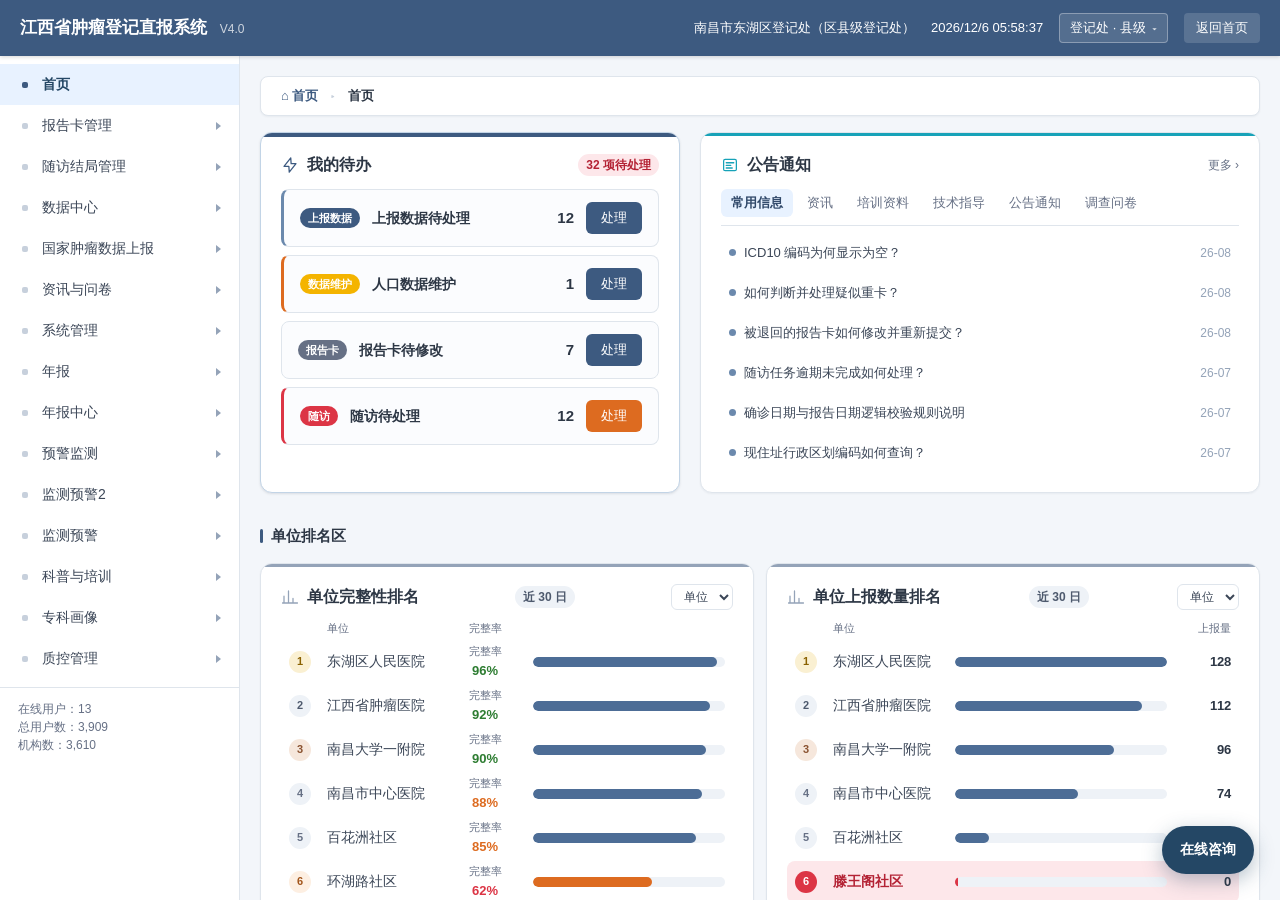
==== commit 952c7976: "新增年报中心与社区咨询模块；质控与监测预警改造 - 年报中心（report-studio.js/.css/model/icons）：书稿式编制工作台，   六章独立编辑与审批、批注回复、稿件审阅定稿、" ====
--- a/app.html
+++ b/app.html
@@ -7,6 +7,7 @@
 <meta http-equiv="Expires" content="0">
 <meta name="viewport" content="width=device-width, initial-scale=1.0">
 <title>江西省肿瘤登记直报信息管理系统 V4.0</title>
+<link rel="stylesheet" href="report-studio.css?v=20261026-rebuild1">
 <style>
 :root{
 /* ================= 设计 Token（单一来源） =================
@@ -664,7 +665,7 @@
     /* 安全网：强制隐藏 KPI 钻取提示行（查看明细 →），即便旧缓存 JS 仍渲染该元素 */
     .wa-kpi-hint{display:none !important}
 </style>
-<link rel="stylesheet" href="monitor-fusion.css?v=20261022a">
+<link rel="stylesheet" href="monitor-fusion.css?v=20261026a">
 </head>
 <body>
 <!-- ===== 内联 SVG Sprite：24×24 视口 / stroke:currentColor / 一套图标适配所有状态色 ===== -->
@@ -722,6 +723,7 @@
   {id:'content-news-survey',label:'资讯与问卷',icon:'📰',children:[{id:'notice-center',label:'公告通知'},{id:'publish-news',label:'资讯管理'},{id:'survey-group',label:'问卷管理',children:[{id:'survey-list',label:'问卷列表'},{id:'survey-responses',label:'答卷管理'},{id:'survey-stats',label:'统计分析'}]}]},
   {id:'system',label:'系统管理',icon:'●',children:[{id:'master',label:'基础数据',icon:'●',children:[{id:'master-hospital',label:'机构管理'},{id:'master-pop',label:'人口基数管理'},{id:'master-address',label:'行政区划管理'}]},{id:'dict',label:'字典管理',icon:'●',children:[{id:'dict-common',label:'常规字典'},{id:'dict-anatomy',label:'解剖部位'},{id:'dict-pathology',label:'病理类型'},{id:'dict-logic',label:'逻辑字典'},{id:'dict-condition',label:'自定义条件'}]},{id:'dup-params',label:'查重参数配置',icon:'●',children:[{id:'quality-dup-param',label:'自动查重参数'},{id:'quality-dup-field',label:'合并字段参数'}]},{id:'system-users',label:'用户管理'},{id:'system-online',label:'在线用户'},{id:'system-roles',label:'角色与权限管理'},{id:'system-menu',label:'菜单栏管理'},{id:'system-logs',label:'操作日志'},{id:'system-config',label:'系统配置'},{id:'audit',label:'系统审计',icon:'●',children:[{id:'audit-card',label:'报卡记录日志'},{id:'audit-address',label:'空间地址日志'},{id:'audit-followup',label:'随访记录日志'},{id:'audit-system',label:'系统操作日志'}]}]},
   {id:'annual-report',label:'年报',icon:'●',children:[{id:'ar-tasks',label:'年报任务'},{id:'ar-workbench',label:'编制工作台'},{id:'ar-templates',label:'模板管理'},{id:'ar-archives',label:'归档记录'}]},
+  {id:'report-studio',label:'年报中心',children:[{id:'rs-records',label:'年报记录'},{id:'rs-workbench',label:'编制工作台'},{id:'rs-templates',label:'模板配置'}]},
   {id:'monitor',label:'预警监测',icon:'●',children:[
     /* 「预警总览」已迁到「数据统计」下（2026-10-10），本菜单不再保留该入口。 */
     {id:'warning-records',label:'预警记录'},
@@ -750,7 +752,28 @@
     {id:'mf-stats',label:'预警统计'},
     {id:'mf-rules',label:'规则配置'}
   ]},
-  {id:'health-consult',label:'科普与培训',icon:'📚',children:[{id:'kb-sci',label:'科普内容'},{id:'kb-train',label:'培训内容'},{id:'kb-mine',label:'我的内容'},{id:'kb-usage',label:'使用统计'},{id:'kb-dict',label:'分类维护'}]},
+  /* 科普与培训 = 内容知识库（科普 / 培训 / 我的内容 / 使用统计 / 分类维护）+ 社区咨询。
+     社区咨询是二级菜单，三级页面按「在线咨询 / 咨询问题分析 / 互动社区」三组排，
+     与社区咨询落库表一一对应；页面本体在 kb-service.js（window.HCService）。 */
+  {id:'health-consult',label:'科普与培训',icon:'📚',children:[
+    {id:'kb-sci',label:'科普内容'},
+    {id:'kb-train',label:'培训内容'},
+    {id:'kb-mine',label:'我的内容'},
+    {id:'kb-usage',label:'使用统计'},
+    {id:'kb-dict',label:'分类维护'},
+    {id:'hc-service',label:'社区咨询',icon:'●',children:[
+      {id:'hc-consult',label:'咨询会话'},
+      {id:'hc-categories',label:'咨询问题分类'},
+      {id:'hc-assigns',label:'分配与处理日志'},
+      {id:'hc-ai',label:'咨询问题分类统计'},
+      {id:'hc-home',label:'社区主页'},
+      {id:'hc-boards',label:'社区板块分类配置'},
+      {id:'hc-posts',label:'社区主帖内容'},
+      {id:'hc-comments',label:'社区评论与回复'},
+      {id:'hc-userlog',label:'社区用户行为日志'},
+      {id:'hc-recommend',label:'社区优质内容推荐配置'}
+    ]}
+  ]},
   {id:'specialty-portrait',label:'专科画像',icon:'●',children:[{id:'sp-patients',label:'患者专科画像'},{id:'sp-overview',label:'画像指标汇总'},{id:'sp-config',label:'画像配置'},{id:'cap-group',label:'肿瘤专科能力分析',children:[{id:'cap-catalog',label:'肿瘤诊疗技术目录'},{id:'cap-records',label:'机构技术开展记录'},{id:'cap-quality',label:'医疗质量核心指标明细'},{id:'cap-complex',label:'疑难病例收治特征库'}]}]},
   {id:'quality-control',label:'质控管理',icon:'●',children:[
     /* 2026-10-12 六大绩效质控改为三级菜单：六个维度各算一个页面，无总览。
@@ -763,12 +786,12 @@
       {id:'qc-pf-nq05',label:'分子病理检测率'},
       {id:'qc-pf-nq06',label:'淋巴结清扫规范率'}
     ]},
-    {id:'qc-mdt',label:'MDT质控',icon:'●',children:[
-      {id:'qc-mdt-overview',label:'MDT 质控总览'},
-      {id:'qc-mdt-missing',label:'应讨论未讨论'},
-      {id:'qc-mdt-quality',label:'记录与执行质量'},
-      {id:'qc-mdt-rules',label:'入组规则配置'}
-    ]},
+    /* 2026-10-26 MDT 精简：一页两指标（讨论率 + 结论执行率），不拆两个导航入口。
+       国家层面对肿瘤 MDT 只有一个可对标的量化要求（III 期及以上肿瘤初诊
+       MDT 率 >50%），尚无专项质控指标体系，两个指标同屏即可。
+       「应讨论未讨论」= 明细页「数据缺失」判定；「结论明确率」= 第二指标的
+       前置判定；入组规则并入「质控规则配置」。 */
+    {id:'qc-mdt',label:'MDT质控'},
     {id:'qc-rules',label:'质控规则配置'},
     {id:'qc-issues',label:'整改问题'}
   ]}
@@ -786,11 +809,13 @@
 function buildMenu(items,parent){items.forEach(item=>{const li=document.createElement('li');const div=document.createElement('div');div.className='menu-item';div.dataset.id=item.id;div.innerHTML='<span class="icon">'+(item.icon||'')+'</span><span>'+item.label+'</span>';if(item.children){div.innerHTML+='<span class="arrow"></span>';const sub=document.createElement('ul');sub.className='submenu';buildMenu(item.children,sub);div.onclick=()=>{div.classList.toggle('expanded');sub.classList.toggle('open');if(item.id==='annual-report'&&sub.classList.contains('open'))navigateTo('ar-tasks')};li.appendChild(div);li.appendChild(sub)}else{div.onclick=item.id?()=>navigateTo(item.id):null;if(!item.id)div.classList.add('menu-section');li.appendChild(div)}parent.appendChild(li)})}
 function findPath(items,id,path=[]){for(const item of items){const next=[...path,item];if(item.id===id)return next;if(item.children){const found=findPath(item.children,id,next);if(found)return found}}return null}
 function setActiveMenu(id){document.querySelectorAll('.menu-item').forEach(el=>el.classList.toggle('active',el.dataset.id===id));var node=(document.querySelector('.menu-item[data-id="'+id+'"]')||{}).parentElement;while(node){if(node.tagName==='LI'){var head=node.querySelector(':scope > .menu-item'),sub=node.querySelector(':scope > ul.submenu');if(head&&sub){head.classList.add('expanded');sub.classList.add('open')}}node=node.parentElement}}
-function updateBreadcrumb(id,extra){const path=findPath(menuData,id)||[];let html='<span class="crumb-home" onclick="navigateTo(\'dashboard\')">⌂ 首页</span>';path.forEach((p,i)=>{html+='<span class="crumb-sep">▸</span>';if(i===path.length-1&&!extra)html+='<span class="crumb-current">'+p.label+'</span>';else html+='<span class="crumb-link" onclick="navigateTo(\''+p.id+'\')">'+p.label+'</span>'});if(extra){html+='<span class="crumb-sep">▸</span><span class="crumb-current">'+extra+'</span>'}document.getElementById('breadcrumb').innerHTML=html}
+function updateBreadcrumb(id,extra){const path=findPath(menuData,id)||[];let html='<span class="crumb-home" onclick="navigateTo(\'dashboard\')">⌂ 首页</span>';path.forEach((p,i)=>{html+='<span class="crumb-sep">▸</span>';if(p.id==='hc-service'&&i<path.length-1)html+='<span>'+p.label+'</span>';else if(i===path.length-1&&!extra)html+='<span class="crumb-current">'+p.label+'</span>';else html+='<span class="crumb-link" onclick="navigateTo(\''+p.id+'\')">'+p.label+'</span>'});if(extra){html+='<span class="crumb-sep">▸</span><span class="crumb-current">'+extra+'</span>'}document.getElementById('breadcrumb').innerHTML=html}
 function navigateTo(id){if(id==='publish-news'){newsState.mode='list';newsState.editingId=null}if(id==='survey-list'){surveyState.mode='list';surveyState.editingId=null}if(id==='master-address'){addressState.mode='list';addressState.editingId=null;addressState.path=[]}if(id==='master-hospital'){hospitalState.mode='list';hospitalState.editingId=null;hospitalState.page=1;hospitalCascaderState.filter.region=[regionData[0]]}if(id==='master-pop'){popState.mode='list';popState.editingId=null;popState.editingStandardId=null;popState.editingDeathId=null;popState.popType='region';popState.page=1;popState.filters={year:'',gender:''};popCascaderState.filter.region=[regionData[0]]}
 if(id==='notice-center'){noticeCenterState.selectedId=null;setActiveMenu(id);document.getElementById('pageContainer').innerHTML=renderNoticeCenter();autoSizeSelects();const noticeMain=document.getElementById('mainContent');if(noticeMain)noticeMain.scrollTop=0;updateBreadcrumb(id);return}
 if(id==='notice-center-detail'){const noticeItem=newsData.find(r=>r.id===noticeCenterState.selectedId);if(noticeItem){setActiveMenu('notice-center');document.getElementById('pageContainer').innerHTML=renderNoticeCenter();autoSizeSelects();const noticeDetailMain=document.getElementById('mainContent');if(noticeDetailMain)noticeDetailMain.scrollTop=0;updateBreadcrumb('notice-center',noticeItem.title);return}}
 if(id==='collection-batch'&&!window.entryFlowKeepPicked)window.entryFlowPicked=false;else if(id!=='collection-batch')window.entryFlowKeepPicked=false;
+ if(typeof id==='string'&&id.indexOf('mf-record|')===0){
+  setActiveMenu('mf-records');renderPage(id);updateBreadcrumb('mf-records','预警详情');return}
  /* 内容详情页（kb-detail|<内容编号>）：不在侧导航里，菜单高亮与面包屑按所属内容线补，页面本体由 kb-module.js → kb-detail.js 渲染 */
  if(typeof id==='string'&&id.indexOf('kb-detail|')===0){var kbDid=id.slice(id.indexOf('|')+1);var kbAsset=(window.KB&&window.KB.assets||[]).filter(function(x){return x.id===kbDid})[0];var kbHome=kbAsset&&kbAsset.track==='培训'?'kb-train':'kb-sci';
   /* 地址栏同步成详情页（replaceState，不堆历史）：刷新、复制链接都能回到这条内容 */
@@ -806,6 +831,13 @@
  if(typeof id==='string'&&id.indexOf('kb-collection|')===0){var kbCid=id.slice(id.indexOf('|')+1);var kbCol=(window.KB&&window.KB.collections||[]).filter(function(x){return x.id===kbCid})[0];var kbColHome=kbCol&&kbCol.track==='培训'?'kb-train':'kb-sci';
   try{history.replaceState(null,'','#'+id)}catch(e){}
   setActiveMenu(kbColHome);renderPage(id);updateBreadcrumb(kbColHome,kbCol?kbCol.name:'合集详情');var kbColMain=document.getElementById('mainContent');if(kbColMain)kbColMain.scrollTop=0;return}
+ /* 社区咨询（科普与培训下的二级菜单）：节点本身不是页面——落地给 10 个三级页的入口表 */
+ if(id==='hc-service'){setActiveMenu(id);renderPage(id);updateBreadcrumb(id);var hcMain=document.getElementById('mainContent');if(hcMain)hcMain.scrollTop=0;return}
+ /* 10 个三级页：菜单高亮、面包屑（科普与培训 ▸ 社区咨询 ▸ 当前页）与 5 个知识库页同一形制；
+    页面本体仍由 renderPage → renderKBPage → kb-service.js 渲染。旧咨询页 id 先映射到新 id。 */
+ if(window.HCService&&typeof window.HCService.pageOf==='function'){var hcId=window.HCService.pageOf(id);
+  if(hcId!==id&&hcId!=='hc-service'){setActiveMenu(hcId);renderPage(hcId);updateBreadcrumb(hcId);var hcOldMain=document.getElementById('mainContent');if(hcOldMain)hcOldMain.scrollTop=0;return}
+  if(hcId!=='hc-service'){setActiveMenu(hcId);renderPage(hcId);updateBreadcrumb(hcId);var hcPageMain=document.getElementById('mainContent');if(hcPageMain)hcPageMain.scrollTop=0;return}}
  setActiveMenu(id);renderPage(id);updateBreadcrumb(id)}
 function toast(msg,type='success'){const box=document.getElementById('toastContainer');const el=document.createElement('div');el.className='toast '+(type==='error'?'error':'');el.textContent=msg;box.appendChild(el);setTimeout(()=>el.remove(),2400)}
 /* message 可为普通文本或 HTML 片段（自定义弹窗正文，如带表单的确认）。
@@ -2725,9 +2757,9 @@
 function followupBatchUpdateCount(){const c=document.querySelectorAll('.batch-followup-check:checked').length;const el=document.getElementById('batchCount');if(el)el.textContent=c}
 function followupBatchExecute(){const c=document.querySelectorAll('.batch-followup-check:checked').length;if(c===0){toast('请至少选择一条记录','error');return}showConfirm('批量随访确认','确定要对选中的 '+c+' 条记录执行批量随访吗？',()=>{toast('批量随访已执行，共生成 '+c+' 条随访记录')})}
 
-function renderPage(id){const titles={'datamgmt-import':'导入数据管理','datamgmt-patient':'患者信息管理','datamgmt-followup':'随访信息管理','quality-dup':'查重管理','quality-todo':'待办工作台','quality-rules':'质控规则','quality-log':'质控审计日志','followup-tasks':'随访任务','followup':'随访信息上传','followup-upload':'随访批量上传','followup-plan':'随访计划','followup-batch':'随访计划','death-register':'死因批量登记（临时表）','death-entry':'随访报告信息','death-info':'死亡信息列表','death-cause':'死亡信息列表','analysis':'统计分析','data-report':'数据上报','master-hospital':'机构管理','master-pop':'人口基数管理','master-address':'行政区划管理','publish-news':'资讯管理','survey-list':'问卷列表','survey-design':'问卷设计','survey-publish':'发布管理','survey-responses':'答卷管理','survey-stats':'统计分析','survey-fill':'问卷填写','system-users':'用户管理','system-online':'在线用户','system-roles':'角色与权限管理','system-logs':'操作日志','system-config':'系统配置','warning-records':'预警记录','warning-tickets':'发病异常预警工单','warning-rules':'异常监测规则配置','cap-catalog':'肿瘤诊疗技术目录','cap-records':'机构技术开展记录','cap-quality':'医疗质量核心指标明细','cap-complex':'疑难病例收治特征库','mdl-features':'处置总览','mdl-registry':'责任方督导','mdl-training':'时限达成管理','mdl-predictions':'结论与整改成效','mdl-evaluation':'规则命中与误报','m2-hall':'监督整改调度大厅','m2-records':'预警记录中心','m2-stats':'预警统计与报表中心','m2-hospital':'机构端整改协同工作台','m2-rules':'预警规则库','kb-sci':'科普内容','kb-train':'培训内容','kb-mine':'我的内容','kb-usage':'使用统计','kb-dict':'分类维护','kb-library':'科普内容'};let html;if(id==='dashboard')html=renderDashboard();else if(id==='collection-entry')html=renderCardEntryForm();else if(id==='collection-batch')html=window.entryFlowPicked?renderHisUploadManagement():'<div class="panel"><div class="panel-body">'+renderEntryModeChoice()+'</div></div>';else if(id==='collection-death')html=renderVoidCardManagement();else if(id==='death-register')html=renderDeathRegister();else if(id==='death-entry')html=renderDeathEntryForm();else if(id==='death-cause')html=renderDeathCause();else if(id==='death-info')html=renderDeathInfo();else if(id==='followup-tasks')html=renderFollowupTasks();else if(id==='followup')html=renderFollowupRecords();else if(id==='followup-upload')html=renderFollowupUploadPage();else if(id==='followup-plan')html=renderFollowupPlan();else if(id==='followup-batch')html=renderFollowupBatch();else if(id==='quality-todo')html=renderQualityTodo();else if(id==='quality-rules')html=renderQualityRules();else if(id==='quality-log')html=renderQualityLog();else if(id==='quality-dup'||id==='quality-dup-card'||id==='quality-dup-pop'||id==='quality-dup-param'||id==='quality-dup-field'){if(id!=='quality-dup')dedupState.subId=id;html=renderDedupPage()}else if(id==='datamgmt-card')html=renderReportCardList();else if(id==='publish-news')html=(newsState.mode==='form'?renderPublishNews():renderNewsList());else if(id==='master-address')html=(addressState.mode==='form'?renderAddressForm():renderAddressList());else if(id==='master-hospital')html=(hospitalState.mode==='form'?renderHospitalForm():renderHospitalList());else if(id==='master-pop')html=(popState.mode==='form'?renderPopulationForm():renderPopulationList());else if(id==='analysis'||id==='report-files'||(id&&id.indexOf('analysis-')===0))html=(typeof DA!=='undefined'?DA.render(id):renderGeneric(titles[id]||'数据分析'));else if(id.startsWith('audit'))html=renderAuditPage(id);else if(id.startsWith('dict'))html=renderDictPage(id);else if(id==='system-online')html=renderOnlineUsers();else if(id==='system-users')html=(userState.mode==='form'?renderUserForm():renderUserList());else if(id==='system-roles')html=(roleState.mode==='form'?renderRoleForm():renderRoleList());else if(id==='system-menu')html=(menuPermState.mode==='form'?renderMenuPermForm():renderMenuPermList());else if(id.startsWith('survey'))html=renderSurveyPage(id);else if(window.warningPageIds&&window.warningPageIds.indexOf(id)>=0)html=window.renderWarningPage(id);else if(window.capabilityPageIds&&window.capabilityPageIds.indexOf(id)>=0)html=window.renderCapabilityPage(id);else if(window.modelPageIds&&window.modelPageIds.indexOf(id)>=0)html=window.renderModelPage(id);else if(window.monitor2PageIds&&window.monitor2PageIds.indexOf(id)>=0)html=window.renderMonitor2Page(id);else if(window.monitorPageIds&&window.monitorPageIds.indexOf(id)>=0)html=window.renderMonitorPage(id);else if(window.qcPageIds&&window.qcPageIds.indexOf(id)>=0)html=window.renderQCPage(id);else if(window.cockpitPageIds&&window.cockpitPageIds.indexOf(id)>=0&&typeof window.renderCockpitPage==='function'){window.renderCockpitPage(id);const mc=document.getElementById('mainContent');if(mc)mc.scrollTop=0;return}else if(id==='sp-patients'||id==='sp-overview'||id==='sp-config'||id==='specialty-portrait'){if(typeof window.renderSpecialtyPortrait==='function'){var _spSub=id==='sp-overview'?'overview':id==='sp-config'?'config':'workbench';html=window.renderSpecialtyPortrait(_spSub)}else{html=renderGeneric('专科画像')}}else if(window.kbPageIds&&window.kbPageIds.indexOf(id)>=0){window.renderKBPage(id);return}else if(typeof id==='string'&&(id.indexOf('kb-detail|')===0||id.indexOf('kb-collection|')===0)){window.renderKBPage(id);return}else html=renderGeneric(titles[id]||'页面开发中');document.getElementById('pageContainer').innerHTML=html;if(id==='collection-entry')initEntryWizard();if(id==='master-pop'&&popState.mode==='form')updatePopChart();autoSizeSelects();const mainContent=document.getElementById('mainContent');if(mainContent)mainContent.scrollTop=0}
+function renderPage(id){const titles={'datamgmt-import':'导入数据管理','datamgmt-patient':'患者信息管理','datamgmt-followup':'随访信息管理','quality-dup':'查重管理','quality-todo':'待办工作台','quality-rules':'质控规则','quality-log':'质控审计日志','followup-tasks':'随访任务','followup':'随访信息上传','followup-upload':'随访批量上传','followup-plan':'随访计划','followup-batch':'随访计划','death-register':'死因批量登记（临时表）','death-entry':'随访报告信息','death-info':'死亡信息列表','death-cause':'死亡信息列表','analysis':'统计分析','data-report':'数据上报','master-hospital':'机构管理','master-pop':'人口基数管理','master-address':'行政区划管理','publish-news':'资讯管理','survey-list':'问卷列表','survey-design':'问卷设计','survey-publish':'发布管理','survey-responses':'答卷管理','survey-stats':'统计分析','survey-fill':'问卷填写','system-users':'用户管理','system-online':'在线用户','system-roles':'角色与权限管理','system-logs':'操作日志','system-config':'系统配置','warning-records':'预警记录','warning-tickets':'发病异常预警工单','warning-rules':'异常监测规则配置','cap-catalog':'肿瘤诊疗技术目录','cap-records':'机构技术开展记录','cap-quality':'医疗质量核心指标明细','cap-complex':'疑难病例收治特征库','mdl-features':'处置总览','mdl-registry':'责任方督导','mdl-training':'时限达成管理','mdl-predictions':'结论与整改成效','mdl-evaluation':'规则命中与误报','m2-hall':'监督整改调度大厅','m2-records':'预警记录中心','m2-stats':'预警统计与报表中心','m2-hospital':'机构端整改协同工作台','m2-rules':'预警规则库','kb-sci':'科普内容','kb-train':'培训内容','kb-mine':'我的内容','kb-usage':'使用统计','kb-dict':'分类维护','kb-library':'科普内容'};let html;if(id==='dashboard')html=renderDashboard();else if(id==='collection-entry')html=renderCardEntryForm();else if(id==='collection-batch')html=window.entryFlowPicked?renderHisUploadManagement():'<div class="panel"><div class="panel-body">'+renderEntryModeChoice()+'</div></div>';else if(id==='collection-death')html=renderVoidCardManagement();else if(id==='death-register')html=renderDeathRegister();else if(id==='death-entry')html=renderDeathEntryForm();else if(id==='death-cause')html=renderDeathCause();else if(id==='death-info')html=renderDeathInfo();else if(id==='followup-tasks')html=renderFollowupTasks();else if(id==='followup')html=renderFollowupRecords();else if(id==='followup-upload')html=renderFollowupUploadPage();else if(id==='followup-plan')html=renderFollowupPlan();else if(id==='followup-batch')html=renderFollowupBatch();else if(id==='quality-todo')html=renderQualityTodo();else if(id==='quality-rules')html=renderQualityRules();else if(id==='quality-log')html=renderQualityLog();else if(id==='quality-dup'||id==='quality-dup-card'||id==='quality-dup-pop'||id==='quality-dup-param'||id==='quality-dup-field'){if(id!=='quality-dup')dedupState.subId=id;html=renderDedupPage()}else if(id==='datamgmt-card')html=renderReportCardList();else if(id==='publish-news')html=(newsState.mode==='form'?renderPublishNews():renderNewsList());else if(id==='master-address')html=(addressState.mode==='form'?renderAddressForm():renderAddressList());else if(id==='master-hospital')html=(hospitalState.mode==='form'?renderHospitalForm():renderHospitalList());else if(id==='master-pop')html=(popState.mode==='form'?renderPopulationForm():renderPopulationList());else if(id==='analysis'||id==='report-files'||(id&&id.indexOf('analysis-')===0))html=(typeof DA!=='undefined'?DA.render(id):renderGeneric(titles[id]||'数据分析'));else if(id.startsWith('audit'))html=renderAuditPage(id);else if(id.startsWith('dict'))html=renderDictPage(id);else if(id==='system-online')html=renderOnlineUsers();else if(id==='system-users')html=(userState.mode==='form'?renderUserForm():renderUserList());else if(id==='system-roles')html=(roleState.mode==='form'?renderRoleForm():renderRoleList());else if(id==='system-menu')html=(menuPermState.mode==='form'?renderMenuPermForm():renderMenuPermList());else if(id.startsWith('survey'))html=renderSurveyPage(id);else if(window.warningPageIds&&window.warningPageIds.indexOf(id)>=0)html=window.renderWarningPage(id);else if(window.capabilityPageIds&&window.capabilityPageIds.indexOf(id)>=0)html=window.renderCapabilityPage(id);else if(window.modelPageIds&&window.modelPageIds.indexOf(id)>=0)html=window.renderModelPage(id);else if(window.monitor2PageIds&&window.monitor2PageIds.indexOf(id)>=0)html=window.renderMonitor2Page(id);else if(window.monitorPageIds&&window.monitorPageIds.indexOf(id)>=0)html=window.renderMonitorPage(id);else if(window.qcPageIds&&window.qcPageIds.indexOf(id)>=0)html=window.renderQCPage(id);else if(window.cockpitPageIds&&window.cockpitPageIds.indexOf(id)>=0&&typeof window.renderCockpitPage==='function'){window.renderCockpitPage(id);const mc=document.getElementById('mainContent');if(mc)mc.scrollTop=0;return}else if(id==='sp-patients'||id==='sp-overview'||id==='sp-config'||id==='specialty-portrait'){if(typeof window.renderSpecialtyPortrait==='function'){var _spSub=id==='sp-overview'?'overview':id==='sp-config'?'config':'workbench';html=window.renderSpecialtyPortrait(_spSub)}else{html=renderGeneric('专科画像')}}else if(window.kbServicePageIds&&window.kbServicePageIds.indexOf(id)>=0){window.renderKBPage(id);return}else if(window.kbPageIds&&window.kbPageIds.indexOf(id)>=0){window.renderKBPage(id);return}else if(typeof id==='string'&&(id.indexOf('kb-detail|')===0||id.indexOf('kb-collection|')===0)){window.renderKBPage(id);return}else html=renderGeneric(titles[id]||'页面开发中');document.getElementById('pageContainer').innerHTML=html;if(id==='collection-entry')initEntryWizard();if(id==='master-pop'&&popState.mode==='form')updatePopChart();autoSizeSelects();const mainContent=document.getElementById('mainContent');if(mainContent)mainContent.scrollTop=0}
 function updateTime(){document.getElementById('currentTime').textContent=new Date().toLocaleString('zh-CN')}
-function initApp(){const menu=document.getElementById('sidebarMenu');menu.innerHTML='';buildMenu(menuData,menu);updateTime();var _h=decodeURIComponent((location.hash||'').replace(/^#/,'')).trim();var _ids=[];(function walk(items){items.forEach(function(i){if(i.id)_ids.push(i.id);if(i.children)walk(i.children)})})(menuData);navigateTo((_ids.indexOf(_h)>=0||_h.indexOf('kb-detail|')===0||_h.indexOf('kb-collection|')===0)?_h:'dashboard')}
+function initApp(){const menu=document.getElementById('sidebarMenu');menu.innerHTML='';buildMenu(menuData,menu);updateTime();var _h=decodeURIComponent((location.hash||'').replace(/^#/,'')).trim();var _ids=[];(function walk(items){items.forEach(function(i){if(i.id)_ids.push(i.id);if(i.children)walk(i.children)})})(menuData);navigateTo((_ids.indexOf(_h)>=0||_h.indexOf('mf-record|')===0||_h.indexOf('kb-detail|')===0||_h.indexOf('kb-collection|')===0||_h.indexOf('qc-pf-')===0||_h.indexOf('qc-mdt-')===0||_h==='qc-issues'||_h==='qc-rules'||_h==='qc-performance')?_h:'dashboard')}
 setInterval(updateTime,1000);document.addEventListener('DOMContentLoaded',initApp);
 </script>
 <script src="modules.js"></script>
@@ -2815,8 +2847,57 @@
 renderPage = function (id) {
   /* 业务监测 / 报表统一资analysis.js（DA），避免日analysisWorkspace 覆盖把报卡工作量等改址*/
   if (id === 'analysis') id = 'analysis-stats';
+  /* 社区咨询（kb-service.js）的 10 个三级页 + 二级节点：直接交给知识库外壳渲染。
+     不走 legacyRenderPage——那里没有这些 id 的分支，最后会落到 renderGeneric 的默认页。 */
+  if (window.HCService && typeof window.HCService.pageOf === 'function' && window.renderKBPage) {
+    var hcId = window.HCService.pageOf(id);
+    if (hcId === 'hc-service' || window.HCService.pageIds.indexOf(hcId) >= 0) { window.renderKBPage(hcId); return; }
+  }
   return legacyRenderPage(id);
 };
+/* 社区咨询（kb-service.js）不靠 kbServicePageIds 变量分发：那行赋值跑在 kb-module.js 之前，
+   彼时 window.HCService 还不存在，拿到的永远是空数组。改为换掉 renderKBPage——
+   renderPage 的 kbPageIds 分支调用的是 window.renderKBPage，换掉它即接管 10 个三级页与二级节点。 */
+(function () {
+  /* 两个被换掉的函数放进闭包，分拣逻辑不读外部变量（renderPage 先于本段执行） */
+  var fnRenderPage = function (id) {
+    if (id === 'analysis') id = 'analysis-stats';
+    return legacyRenderPage(id);
+  };
+  var fnRenderKB = function (id) {
+    var pid = window.HCService.pageOf(id);
+    if (pid === 'hc-service') { window.HCService.overview(); return; }
+    if (pid !== id) { window.HCService.render(id); return; }
+    return realRenderKB.apply(window, arguments);
+  };
+  var realRenderKB = null;
+  function install() {
+    if (!window.HCService || !window.renderKBPage) return !!window.HCService;
+    if (window.__hcRenderInstalled) return true;
+    window.__hcRenderInstalled = true;
+    /* 兜底必须接住「安装时刻」的 window.renderPage，不能用上面的 legacyRenderPage 快照：
+       本 IIFE 在 app.html 中段执行，安装发生在 DOMContentLoaded（kb-service.js 更靠后加载），
+       那时质控（qc-performance / qc-mdt / qc-issues）、监测融合、年报、国家上报、首页大屏、
+       驾驶舱的 renderPage 包装都已在链上。退回 legacyRenderPage 会把整条链一次性抹掉，
+       导致六大绩效质控等页面全部掉进 renderGeneric 兜底页。 */
+    var chained = window.renderPage;
+    realRenderKB = window.renderKBPage;
+    window.renderKBPage = fnRenderKB;
+    window.kbServicePageIds = (window.HCService.pageIds || []).slice();
+    /* 社区咨询的 10 个三级页也进这里：旧 id / 二级节点 → 页名 → HCService.render。
+       查 kbServicePageIds 而不是 HCService，避免再踩上面那种"分拣顺序"的坑。 */
+    fnRenderPage = function (id) {
+      if (id === 'analysis') id = 'analysis-stats';
+      if (window.kbServicePageIds && window.kbServicePageIds.indexOf(id) >= 0 && window.HCService) {
+        window.HCService.render(id); return;
+      }
+      return chained.apply(this, arguments);
+    };
+    window.renderPage = fnRenderPage;
+    return true;
+  }
+  if (!install()) document.addEventListener('DOMContentLoaded', install);
+})();
 var analysisMenu = menuData.find(function (m) { return m.id === 'analysis'; });
 /* keep menuData analysis children (统计分析 / 报卡工作重/ ‹; do not replace with legacy workspace nav */
 if (false && analysisMenu) analysisMenu.children = analysisWorkspaceNav.map(function (x) { return { id: x.id, label: x.label }; }).concat([{ id: 'report-files', label: '报表文件库' }]);
@@ -3085,33 +3166,36 @@
 function updateMsDisplay(id){var dd=document.getElementById(id);if(!dd)return;var checks=dd.querySelectorAll('.ms-options input[type=checkbox]');var sel=[];checks.forEach(function(c){if(c.checked)sel.push(c.value)});var disp=dd.querySelector('.ms-display');disp.innerHTML=(sel.length?sel.join(', '):'请选择治疗方式')+'<span class="ms-arrow">▾</span>'}
 function autoFillIcdO3(input){var morphMap={"C34":"8140/3","C50":"8500/3","C16":"8140/3","C18":"8140/3","C22":"8170/3","C25":"8140/3","C53":"8010/3","C61":"8140/3","C64":"8312/3","C67":"8120/3"};var val=input.value.trim().toUpperCase();var prefix=val.match(/^C\d{2}/)?val.slice(0,3):"";var topoEl=document.getElementById("entry-icdo3-topo");if(topoEl&&!topoEl.dataset.userEdited){topoEl.value=prefix||""}var morphEl=document.getElementById("entry-icdo3-morph");if(morphEl&&!morphEl.dataset.userEdited){morphEl.value=morphMap[prefix]||""}}document.addEventListener("input",function(e){if(e.target&&(e.target.id==="entry-icdo3-topo"||e.target.id==="entry-icdo3-morph")){e.target.dataset.userEdited="1"}});
 </script>
-  <script src="specialty-portrait.js?v=20261022a"></script>
+  <script src="specialty-portrait.js?v=20261026b"></script>
   <script src="monitor-module.js?v=20260829b"></script>
 <script src="monitor2-module.js?v=20261022"></script>
-<script src="warning-module.js?v=20261012d"></script>
+<script src="warning-module.js?v=20261024b"></script>
 <script src="capability-module.js?v=20260910d"></script>
 <script src="model-module.js?v=20261013b"></script>
   <script src="annual-report-stages.js?v=20261010-noprog"></script>
   <script src="annual-report.js?v=20261010-noprog"></script>
-  <script src="kb-module.js?v=20261025i"></script>
+  <script src="kb-module.js?v=20261026hcs"></script>
+  <!-- 科普与培训 → 社区咨询（二级菜单 + 10 个三级页面）。必须排在 kb-module.js 之后：
+       采纳洞察时直接写 KB.assets、引用知识库上架的科普，前置加载拿不到 window.KB。 -->
+  <script src="kb-service.js?v=20261026a"></script>
   <!-- 内容详情页渲染器（按内容形式分版式：视频 / 问答 / 课件 / 操作手册 / 宣传折页 / 图文）。
        必须在 kb-module.js 之后加载：kb-module 的预览动作调用 window.KBDetail。 -->
   <script src="kb-detail.js?v=20261024p"></script>
   <script src="kb-sheet.js?v=20261021e6"></script>
   <script src="kb-bulk.js?v=20261024c"></script>
   <script src="qc-data.js?v=20261021a"></script>
-  <script src="qc-ui.js?v=20261012g"></script>
+  <script src="qc-ui.js?v=20261026c"></script>
   <script src="qc-l1.js?v=20261021a"></script>
   <script src="qc-l2.js?v=20260928qc"></script>
   <script src="qc-l3.js?v=20260928qc"></script>
   <script src="qc-l4.js?v=20260928qc"></script>
   <script src="qc-l5.js?v=20260928qc"></script>
-  <script src="qc-performance.js?v=20261021a"></script>
-  <!-- MDT 多学科诊疗质控：数据层 + 渲染层（三个质控点，两个指标）
+  <script src="qc-performance.js?v=20261026c"></script>
+  <!-- MDT 多学科诊疗质控：数据层 + 渲染层（一页两指标：讨论率 + 结论执行率）
        数据层独立于 qc-data.js 主脊，接真实 EMR 会诊模块时只替换 qc-mdt-data.js。 -->
-  <script src="qc-mdt-data.js?v=20261021a"></script>
-  <script src="qc-mdt.js?v=20261021a"></script>
-  <script src="qc-issues.js?v=20261012a"></script>
+  <script src="qc-mdt-data.js?v=20261026b"></script>
+  <script src="qc-mdt.js?v=20261026c"></script>
+  <script src="qc-issues.js?v=20261026a"></script>
   <script src="quality-control.js?v=20261012a"></script>
   <script>
   /* ===== 质控管理：三大入口（六大绩效质控 / 质控规则配置 / 整改问题）=====
@@ -3168,9 +3252,10 @@
       'qc-loop-plan': 'qc-issues', 'qc-loop-tasks': 'qc-issues',
       'qc-loop-sampling': 'qc-issues', 'qc-loop-analysis': 'qc-issues',
       'qc-g-rules': 'qc-rules', 'qc-g-audit': 'qc-rules',
-      /* MDT 模块：只有菜单分组节点收口；qc-mdt-detail / qc-mdt-case 是隐藏页，
-         不能进 LEGACY_MAP，否则会被重定向回总览（同 qc-pf-detail 的处理）。 */
-      'qc-mdt': 'qc-mdt-overview'
+      /* MDT：qc-mdt 本身就是菜单页，不进 LEGACY_MAP（进了会被重定向到自己）。
+         旧菜单页 id（qc-mdt-overview / -missing / -quality / -rules / -ind01 / -ind02）
+         由 qc-mdt.js 的 PAGEMAP 兜底到唯一菜单页；
+         qc-mdt-detail / qc-mdt-case 是隐藏页，同样不进 LEGACY_MAP。 */
     };
     window.qcLayerIds = ids;
     window.qcLayerGroups = MODS;
@@ -3184,9 +3269,7 @@
       'qc-pf-nq05': '分子病理检测率', 'qc-pf-nq06': '淋巴结清扫规范率',
       'qc-pf-detail': '被质控数据明细', 'qc-pf-case': '病例质控详情',
       'qc-rules': '质控规则配置', 'qc-issues': '整改问题',
-      'qc-mdt': 'MDT质控', 'qc-mdt-overview': 'MDT 质控总览',
-      'qc-mdt-missing': '应讨论未讨论', 'qc-mdt-quality': '记录与执行质量',
-      'qc-mdt-rules': '入组规则配置',
+      'qc-mdt': 'MDT质控',
       'qc-mdt-detail': '被质控数据', 'qc-mdt-case': '病例详情'
     };
     /* 隐藏页（不占菜单）的面包屑：被质控数据明细 / 病例质控详情挂在来源指标页下。
@@ -3269,7 +3352,6 @@
         if (isQc) {
           var target = LEGACY_MAP[id] || id;
           if (target === 'qc-performance') target = 'qc-pf-nq01'; /* 旧 id 兜底到第一维 */
-          if (target === 'qc-mdt') target = 'qc-mdt-overview';
           if (window.updateBreadcrumb) window.updateBreadcrumb(target);
           window.qcRender(target);
           return;
@@ -3317,7 +3399,11 @@
        供其它模块（如决策视图）复用。 -->
   
   <!-- 融合方案最外层渲染适配：原两套页面保留，数据与原预警模块同源。 -->
-  <script src="monitor-fusion.js?v=20261022a"></script>
+  <script src="monitor-core.js?v=20261026a"></script>
+  <script src="monitor-fusion.js?v=20261026b"></script>
+  <script src="report-studio-icons.js?v=0.468.0"></script>
+  <script src="report-studio-model.js?v=20261026-rebuild1"></script>
+  <script src="report-studio.js?v=20261026-rebuild1"></script>
 </body>
 </html>
 
--- a/report-studio.css
+++ b/report-studio.css
@@ -0,0 +1,195 @@
+.rs,.rs-dialog{--rs-ink:#2b3436;--rs-muted:#758084;--rs-line:#e2e7e8;--rs-accent:#256a55;--rs-soft:#edf5f0;--rs-red:#af4e51;--rs-amber:#927226;font-family:"Segoe UI","Microsoft YaHei",sans-serif;letter-spacing:0;color:var(--rs-ink);font-size:14px;line-height:1.55}
+.rs *,.rs-dialog *{letter-spacing:0;box-sizing:border-box}
+.rs{background:#fff;min-height:calc(100vh - 145px)}
+.rs button,.rs-dialog button{font:inherit;cursor:pointer}
+.rs button:disabled,.rs-dialog button:disabled{cursor:not-allowed;opacity:.45}
+.rs svg,.rs-dialog svg{width:17px;height:17px;stroke-width:1.65;flex-shrink:0;vertical-align:middle}
+.rs input,.rs select,.rs textarea,.rs-dialog input,.rs-dialog select,.rs-dialog textarea{font:inherit;border:1px solid #ccd5d5;background:white;color:var(--rs-ink);border-radius:4px;padding:8px 10px;min-width:0}
+.rs input:focus,.rs select:focus,.rs textarea:focus,.rs-dialog input:focus,.rs-dialog select:focus,.rs-dialog textarea:focus{outline:2px solid #a1c7b5;outline-offset:1px}
+.rs input[type=checkbox],.rs-dialog input[type=checkbox]{width:14px;height:14px;accent-color:var(--rs-accent)}
+.rs button:focus-visible,.rs-dialog button:focus-visible{outline:2px solid #78a58f;outline-offset:2px}
+.rs-head{padding:23px 25px 19px;border-bottom:1px solid var(--rs-line);display:flex;align-items:center;justify-content:space-between;gap:18px}
+.rs-head h1{font-size:22px;font-weight:650;margin:0;line-height:1.4}
+.rs-head small{display:flex;align-items:center;gap:8px;font-size:12px;color:var(--rs-muted);margin-top:6px;flex-wrap:wrap}
+.rs-head .rs-heading-label{font-size:11px;color:var(--rs-accent);margin:0 0 4px}
+.rs-actions{display:flex;align-items:center;gap:8px;flex-wrap:wrap}
+.rs-btn{display:inline-flex;align-items:center;justify-content:center;gap:7px;min-height:33px;padding:6px 11px;border:1px solid #ccd5d5;background:#fff;border-radius:4px;font-size:12px!important;white-space:nowrap;color:var(--rs-ink)}
+.rs-btn:hover:not(:disabled){background:#f4f8f6;border-color:#8aad9d}
+.rs-btn.primary{background:var(--rs-accent);border-color:var(--rs-accent);color:white}
+.rs-btn.primary:hover:not(:disabled){background:#1f5746}
+.rs-btn.ghost{border-color:transparent;background:transparent;padding:5px 7px}
+.rs-btn.danger{color:var(--rs-red)}
+.rs-icon{padding:5px;width:30px;height:30px;min-height:30px}
+.rs-status{font-size:11px;padding:2px 6px;border-radius:3px;display:inline-flex;align-items:center;gap:4px;white-space:nowrap;background:#f0f2f3;color:#768087}
+.rs-status.writing{background:#edf2f8;color:#547089}
+.rs-status.review,.rs-status.pending,.rs-status.open{background:#faf4e6;color:var(--rs-amber)}
+.rs-status.approved,.rs-status.confirmed,.rs-status.signed,.rs-status.resolved,.rs-status.include,.rs-status.published{background:var(--rs-soft);color:var(--rs-accent)}
+.rs-status.exclude,.rs-status.outdated{background:#faeeee;color:var(--rs-red)}
+.rs-tabs{display:flex;align-items:center;gap:23px;border-bottom:1px solid var(--rs-line);padding:0 25px;min-height:49px;background:#fff;overflow:auto}
+.rs-tabs button{display:flex;align-items:center;gap:7px;height:49px;border:0;border-bottom:2px solid transparent;background:transparent;font-size:13px;color:var(--rs-muted);white-space:nowrap;padding:0 2px}
+.rs-tabs button.active{color:var(--rs-accent);border-color:var(--rs-accent);font-weight:600}
+.rs-tabs small{font-size:10px;background:#edf1ef;padding:0 5px;border-radius:3px}
+.rs-tabs .rs-tab-spacer{flex:1}
+.rs-book{display:grid;grid-template-columns:215px minmax(0,1fr) 268px;height:calc(100vh - 289px);min-height:510px}
+.rs-outline{background:#fafcfa;border-right:1px solid var(--rs-line);overflow:auto;padding:20px 14px}
+.rs-pane-heading{display:flex;justify-content:space-between;align-items:center;font-size:11px;color:var(--rs-muted);font-weight:550;margin-bottom:14px}
+.rs-outline-title{font-size:13px;font-weight:600;margin:0 6px 3px}
+.rs-outline-meta{font-size:10px;color:var(--rs-muted);margin:0 6px 19px}
+.rs-outline-item{width:100%;display:flex;align-items:flex-start;gap:9px;padding:11px 9px;background:transparent;border:0;text-align:left;border-radius:4px;margin-bottom:4px}
+.rs-outline-item.active{background:#e7f0ea;color:var(--rs-accent)}
+.rs-outline-item>span:first-child{color:#91a49c;font-size:11px;line-height:22px;font-variant-numeric:tabular-nums}
+.rs-outline-item>div{min-width:0;flex:1}
+.rs-outline-item strong{font-size:12px;font-weight:550;display:block;overflow-wrap:anywhere}
+.rs-outline-item small{display:flex;align-items:center;justify-content:space-between;gap:4px;font-size:10px;color:#84918b;margin-top:5px}
+.rs-outline-item small svg{width:12px;height:12px}
+.rs-outline-sections{padding-left:40px;margin-bottom:13px;color:#929e98;font-size:11px;line-height:2.15}
+.rs-outline-foot{border-top:1px solid var(--rs-line);margin-top:19px;padding-top:14px}
+.rs-outline-progress{height:4px;background:#e1e8e3;margin:10px 5px;overflow:hidden}
+.rs-outline-progress>span{display:block;height:100%;background:#568971}
+.rs-editor-shell{display:flex;flex-direction:column;min-width:0;background:#f1f4f2;overflow:hidden}
+.rs-editor-context{display:flex;justify-content:space-between;align-items:center;gap:8px;padding:10px 18px;border-bottom:1px solid #e1e6e2;background:#fff;font-size:11px;color:var(--rs-muted)}
+.rs-editor-tools{display:flex;align-items:center;gap:4px;padding:7px 13px;background:#fff;border-bottom:1px solid var(--rs-line);flex-wrap:wrap;min-height:45px}
+.rs-tool-sep{height:20px;width:1px;background:#e2e7e3;margin:0 5px}
+.rs-editor-tools select{font-size:11px;padding:4px 8px;height:28px;width:90px;border-color:transparent}
+.rs-paper-scroll{overflow:auto;flex:1;padding:25px 27px 30px;min-height:0}
+.rs-paper{background:#fff;border:1px solid #e0e5e0;min-height:560px;max-width:760px;margin:auto;padding:32px 36px 35px;box-shadow:0 2px 4px #25403407}
+.rs-paper-kicker{font-size:10px;color:#93a097;margin-bottom:7px}
+.rs-paper h2{font-size:23px;font-weight:650;margin:0 0 10px;line-height:1.4}
+.rs-paper-rule{height:1px;background:#d9e3dc;margin:18px 0 23px}
+.rs-content{font-size:14px;line-height:1.95;min-height:175px;outline:none;overflow-wrap:anywhere}
+.rs-content p{margin:0 0 16px}
+.rs-content h3{font-size:15px;font-weight:600;margin:22px 0 10px}
+.rs-content h3:first-child{margin-top:0}
+.rs-content ul,.rs-content ol{padding-left:21px;margin-bottom:16px}
+.rs-content .rs-ref{display:inline;background:#eff5e9;color:#466b34;border-bottom:1px solid #baceaa;padding:0 3px;border-radius:2px;white-space:nowrap;font-family:"Segoe UI",sans-serif}
+.rs-content .rs-ref.missing{background:#fff4dc;color:#94742e;border-color:#d8bb73}
+.rs-doc-table{margin-top:22px;border-top:1px solid #ccd8cf;padding-top:15px}
+.rs-doc-table h4{font-size:12px;font-weight:550;text-align:center;margin-bottom:10px}
+.rs-doc-table table{width:100%;border-collapse:collapse;font-size:10px;line-height:1.6}
+.rs-doc-table th{border-top:1px solid #92a399;border-bottom:1px solid #a8b5ad;padding:7px 4px;font-weight:500;color:#63746a}
+.rs-doc-table td{padding:6px 4px;border-bottom:1px solid #eef1ee}
+.rs-doc-table th:not(:first-child),.rs-doc-table td:not(:first-child){text-align:right;font-variant-numeric:tabular-nums}
+.rs-doc-table small{font-size:10px;color:#86948a;margin-top:9px;display:block}
+.rs-editor-footer{display:flex;align-items:center;justify-content:space-between;padding:9px 16px;border-top:1px solid #dbe3dd;background:#fff;gap:12px;font-size:10px;color:var(--rs-muted)}
+.rs-review-pane{border-left:1px solid var(--rs-line);background:#fff;overflow:auto;padding:17px 17px 20px}
+.rs-review-pane .rs-tabs{padding:0;gap:21px;min-height:32px;margin-bottom:17px}
+.rs-review-pane .rs-tabs button{height:34px;font-size:12px}
+.rs-reviewer{display:flex;align-items:center;gap:9px;font-size:11px;margin-bottom:18px}
+.rs-avatar{display:flex;align-items:center;justify-content:center;width:29px;height:29px;background:#e6eee9;border-radius:50%;font-size:11px;color:#51745f;flex-shrink:0}
+.rs-reviewer small{display:block;color:var(--rs-muted);font-size:10px;margin-top:2px}
+.rs-comment{padding:14px 0;border-top:1px solid var(--rs-line)}
+.rs-comment-head{display:flex;justify-content:space-between;align-items:center;gap:8px;font-size:11px;margin-bottom:10px}
+.rs-comment p{font-size:12px;line-height:1.8;margin-bottom:11px}
+.rs-quote{border-left:2px solid #ceb984;background:#fcfaf4;color:#9a875f;padding:7px 9px;font-size:11px;line-height:1.7;margin-bottom:11px;overflow-wrap:anywhere}
+.rs-comment-reply{background:#f3f7f4;font-size:11px;color:#5f7b67;padding:8px;border-radius:3px;overflow-wrap:anywhere}
+.rs-comment-time{display:block;font-size:10px;color:#98a29c;margin-top:10px}
+.rs-empty-note{padding:22px 0;color:#8c9790;font-size:12px;line-height:1.8;text-align:center}
+.rs-material-ref{padding:12px 0;border-bottom:1px solid var(--rs-line)}
+.rs-material-ref h4{font-size:12px;font-weight:500;margin-bottom:5px}
+.rs-material-ref small{font-size:10px;color:var(--rs-muted)}
+.rs-metric-grid{display:grid;grid-template-columns:1fr 1fr;gap:12px 8px;padding:14px 0}
+.rs-metric-grid button{text-align:left;border:1px solid #e0e7e1;border-radius:4px;background:#fbfdfb;padding:10px 8px;min-height:65px}
+.rs-metric-grid button:hover{border-color:#8eaf99}
+.rs-metric-grid span{font-size:10px;color:var(--rs-muted);display:block}
+.rs-metric-grid strong{font-size:15px;font-weight:550;color:#456c53;display:block;margin-top:3px;font-variant-numeric:tabular-nums}
+.rs-list-body{padding:22px 25px}
+.rs-filter{display:flex;align-items:center;gap:11px;margin-bottom:23px;flex-wrap:wrap}
+.rs-search{position:relative;flex:1;min-width:160px}
+.rs-search>svg{position:absolute;left:10px;top:9px;color:#92a198;width:16px}
+.rs-search input{width:100%;padding-left:35px;font-size:12px;height:35px}
+.rs-filter select{font-size:12px;height:35px;min-width:132px}
+.rs-data-table{width:100%;border-collapse:collapse;font-size:12px}
+.rs-data-table th{font-size:11px;color:#7c8981;font-weight:500;text-align:left;background:#f5f8f5;padding:11px 13px;border-block:1px solid var(--rs-line);white-space:nowrap}
+.rs-data-table td{padding:17px 13px;border-bottom:1px solid #edf0ed;vertical-align:middle}
+.rs-data-table tr:hover td{background:#fcfdfb}
+.rs-data-table td strong{font-size:13px;font-weight:550;display:block}
+.rs-data-table td small{font-size:10px;color:var(--rs-muted);margin-top:4px;display:block}
+.rs-data-table .rs-number{text-align:right;font-variant-numeric:tabular-nums}
+.rs-table-scroll{overflow:auto;width:100%}
+.rs-table-footer{font-size:11px;color:var(--rs-muted);padding:18px 0;display:flex;align-items:center;justify-content:space-between}
+.rs-section-heading{display:flex;align-items:center;justify-content:space-between;gap:18px;margin-bottom:21px}
+.rs-section-heading h2{font-size:18px;font-weight:600}
+.rs-section-heading p{font-size:12px;color:var(--rs-muted);margin-top:4px}
+.rs-callout{padding:11px 14px;border-left:3px solid #a6bfab;background:#f5f8f4;color:#6c7d6d;font-size:12px;line-height:1.8;display:flex;gap:9px;margin:18px 0}
+.rs-callout.warning{background:#fcf8ef;border-color:#d3bc84;color:#917744}
+.rs-stats-strip{display:flex;align-items:center;gap:25px;margin:20px 0 24px;padding:18px 0;border-block:1px solid var(--rs-line);flex-wrap:wrap}
+.rs-stats-strip>div{border-right:1px solid var(--rs-line);padding-right:28px;min-width:135px}
+.rs-stats-strip>div:last-child{border:0}
+.rs-stats-strip span{display:block;font-size:11px;color:var(--rs-muted)}
+.rs-stats-strip strong{font-size:23px;font-weight:550;display:block;margin-top:4px}
+.rs-source-summary{display:flex;gap:12px;flex-wrap:wrap;color:var(--rs-muted);font-size:11px;margin-bottom:18px}
+.rs-data-table select,.rs-data-table input{font-size:11px;padding:5px 7px}
+.rs-form-grid{display:grid;grid-template-columns:1fr 1fr;gap:17px 20px}
+.rs-field{display:block;min-width:0}
+.rs-field>span{display:block;font-size:12px;color:var(--rs-muted);margin-bottom:6px}
+.rs-field input,.rs-field select,.rs-field textarea{width:100%;font-size:13px}
+.rs-field textarea{min-height:90px;resize:vertical}
+.rs-field.full{grid-column:1/-1}
+.rs-assignment-info{font-size:11px;color:var(--rs-muted)}
+.rs-assignment-bar{display:flex;align-items:center;gap:12px;font-size:11px;color:var(--rs-muted);margin-bottom:16px}
+.rs-flow-grid{display:grid;grid-template-columns:repeat(3,minmax(0,1fr));gap:23px}
+.rs-flow-col{min-width:0}
+.rs-flow-col>h3{font-size:13px;font-weight:600;padding-bottom:13px;margin-bottom:1px;border-bottom:2px solid #dde6e0;display:flex;justify-content:space-between}
+.rs-flow-row{padding:16px 0;border-bottom:1px solid var(--rs-line)}
+.rs-flow-row strong{font-size:12px;font-weight:500;display:block}
+.rs-flow-row small{font-size:11px;color:var(--rs-muted);display:block;margin:7px 0 10px}
+.rs-round{border-left:2px solid #b7cdbc;padding:0 0 20px 18px;margin-bottom:22px}
+.rs-round h3{font-size:14px;font-weight:550;display:flex;justify-content:space-between;margin-bottom:8px}
+.rs-round p{font-size:12px;color:var(--rs-muted);margin-bottom:10px}
+.rs-issues{margin:18px 0}
+.rs-issues button{display:flex;align-items:center;gap:10px;padding:11px 0;border:0;border-bottom:1px solid var(--rs-line);background:transparent;width:100%;text-align:left;color:#836e3c;font-size:12px}
+.rs-issues button svg:last-child{margin-left:auto}
+.rs-production{display:grid;grid-template-columns:minmax(0,1fr) 275px;gap:32px}
+.rs-production-check{padding:16px 0;border-bottom:1px solid var(--rs-line);display:flex;align-items:center;gap:12px}
+.rs-production-check>div{flex:1}
+.rs-production-check strong{font-size:13px;font-weight:500}
+.rs-production-check p{font-size:11px;color:var(--rs-muted);margin-top:4px}
+.rs-book-cover{border:1px solid #d9e3dc;background:#f7faf7;aspect-ratio:3/4;padding:26px 22px;display:flex;flex-direction:column;justify-content:space-between}
+.rs-book-cover small{font-size:10px;color:#83a08b}
+.rs-book-cover h2{font-size:25px;font-weight:600;line-height:1.6;color:#35583e;overflow-wrap:anywhere}
+.rs-cover-year{font-size:38px;color:#46694e;font-weight:350}
+.rs-template-layout{display:grid;grid-template-columns:235px minmax(0,1fr);min-height:600px}
+.rs-template-list{border-right:1px solid var(--rs-line);background:#fafcf9;padding:22px 15px}
+.rs-template-item{padding:15px 12px;border:1px solid transparent;border-radius:4px;background:transparent;text-align:left;width:100%;margin-bottom:10px}
+.rs-template-item.active{background:#edf4ee;border-color:#c5d8c9}
+.rs-template-item strong{display:block;font-size:13px;font-weight:550;margin:8px 0}
+.rs-template-item small{display:block;font-size:10px;color:var(--rs-muted);margin-top:8px}
+.rs-template-main{padding:23px 25px;min-width:0}
+.rs-template-editor{display:grid;grid-template-columns:185px minmax(0,1fr);gap:22px}
+.rs-template-tree{border-right:1px solid var(--rs-line);padding-right:12px}
+.rs-template-tree>button{display:flex;align-items:center;gap:7px;background:transparent;width:100%;border:0;border-radius:3px;padding:10px 8px;text-align:left;font-size:12px;margin-bottom:4px}
+.rs-template-tree>button.active{background:var(--rs-soft);color:var(--rs-accent)}
+.rs-template-body{min-width:0}
+.rs-template-body textarea{width:100%;height:215px;font-size:12px;line-height:1.8;margin-top:15px}
+.rs-template-section{display:flex;align-items:center;gap:8px;margin-top:9px}
+.rs-template-section input{width:100%;font-size:12px}
+.rs-template-section>span{color:var(--rs-muted);font-size:11px}
+.rs-layout-options{display:grid;grid-template-columns:repeat(3,minmax(0,1fr));gap:17px}
+.rs-template-body .rs-form-grid{gap:12px}
+.rs-empty{padding:45px 15px;text-align:center;color:var(--rs-muted)}
+.rs-empty svg{width:30px;height:30px;margin-bottom:10px;color:#a0b4a3}
+.rs-empty h3{font-size:15px;font-weight:500;color:var(--rs-ink);margin-bottom:8px}
+.rs-empty p{font-size:12px;margin-bottom:15px}
+.rs-dialog{width:660px;max-width:calc(100vw - 28px);max-height:calc(100vh - 40px);border:1px solid #d9e3dc;border-radius:6px;background:#fff;margin:auto;padding:0;box-shadow:0 18px 60px #20392b33}
+.rs-dialog::backdrop{background:#20332b66}
+.rs-dialog-head{display:flex;align-items:center;justify-content:space-between;padding:17px 21px;border-bottom:1px solid var(--rs-line);gap:18px}
+.rs-dialog-head h2{font-size:17px;font-weight:600}
+.rs-dialog-body{padding:21px;overflow:auto;max-height:calc(100vh - 210px)}
+.rs-dialog-footer{padding:14px 21px;border-top:1px solid var(--rs-line);display:flex;gap:9px;justify-content:flex-end;align-items:center}
+.rs-dialog-error{font-size:12px;color:var(--rs-red);margin-right:auto}
+.rs-toast{position:fixed;bottom:22px;left:50%;transform:translateX(-50%);background:#344b3c;color:#fff;font-size:13px;padding:11px 17px;z-index:1800;border-radius:4px;max-width:calc(100vw - 30px)}
+.rs-toast.error{background:#904a4c}
+.rs-alert-strip{background:#fff9ea;padding:9px 25px;font-size:12px;color:#927531}
+.rs-document{padding:16px 24px;font-size:14px;line-height:1.9}
+.rs-document h1{text-align:center;margin:10px 0;font-size:25px}
+.rs-document h2{font-size:20px;margin:32px 0 15px}
+.rs-document h3{font-size:16px;margin:20px 0 10px}
+.rs-document p{margin-bottom:14px}
+.rs-version-row{padding:15px 0;border-bottom:1px solid var(--rs-line)}
+.rs-version-row strong{font-size:13px;font-weight:500}
+.rs-version-row p{font-size:12px;color:var(--rs-muted);margin-top:7px}
+.rs-history-row{padding:13px 0;border-bottom:1px solid var(--rs-line);display:grid;grid-template-columns:140px 140px 1fr;gap:15px;font-size:12px}
+.rs-history-row small{color:var(--rs-muted);font-size:11px}
+@media(max-width:1300px){.rs-book{grid-template-columns:185px minmax(0,1fr) 235px}.rs-paper-scroll{padding:20px 16px}.rs-paper{padding:27px 23px}.rs-review-pane{padding:14px}.rs-head{padding:20px}.rs-head h1{font-size:20px}.rs-head .rs-actions{gap:5px}}
+@media(max-width:1100px){.rs-book{grid-template-columns:180px minmax(0,1fr);height:auto;min-height:650px}.rs-editor-shell{height:650px}.rs-review-pane{grid-column:1/-1;border-top:1px solid var(--rs-line);border-left:0;padding:20px 25px}.rs-review-pane .rs-comment{max-width:700px}.rs-production{grid-template-columns:1fr 220px;gap:22px}.rs-template-layout{grid-template-columns:195px minmax(0,1fr)}.rs-template-editor{grid-template-columns:145px minmax(0,1fr);gap:16px}.rs-list-body,.rs-template-main{padding:20px}.rs-tabs{padding-inline:20px;gap:18px}}
+@media(max-width:680px){body.rs-active .topbar-brand{font-size:13px;white-space:nowrap}body.rs-active .topbar-brand span,body.rs-active .topbar-actions>span,body.rs-active .btn-role,body.rs-active .btn-logout{display:none}.rs-head{padding:17px 14px;align-items:flex-start;flex-direction:column;gap:12px}.rs-head .rs-actions{width:100%}.rs-head h1{font-size:19px}.rs-head select{max-width:100%}.rs-tabs{padding:0 14px;gap:19px}.rs-book{grid-template-columns:1fr;min-height:0}.rs-outline{padding:13px 11px;border-right:0;border-bottom:1px solid var(--rs-line);display:flex;gap:5px;overflow:auto}.rs-outline>.rs-pane-heading,.rs-outline-title,.rs-outline-meta,.rs-outline-sections,.rs-outline-foot{display:none}.rs-outline-item{min-width:148px;width:148px;flex-shrink:0;margin:0;padding:9px}.rs-editor-shell{height:670px}.rs-editor-context{padding:9px 12px;flex-wrap:wrap}.rs-paper-scroll{padding:14px 10px}.rs-paper{padding:22px 17px;min-height:500px}.rs-paper h2{font-size:21px}.rs-content{font-size:13px}.rs-editor-footer{padding:9px 10px;flex-wrap:wrap}.rs-review-pane{padding:18px 14px}.rs-editor-tools{padding:6px 9px;gap:2px}.rs-list-body,.rs-template-main{padding:18px 14px}.rs-filter{gap:8px}.rs-search{flex-basis:100%}.rs-filter select{min-width:0;flex:1}.rs-data-table{min-width:650px}.rs-form-grid{grid-template-columns:1fr}.rs-field.full{grid-column:auto}.rs-flow-grid{grid-template-columns:1fr;gap:25px}.rs-production{grid-template-columns:1fr}.rs-book-cover{max-width:260px;margin:auto}.rs-section-heading{align-items:flex-start;flex-direction:column;gap:12px}.rs-template-layout{grid-template-columns:1fr}.rs-template-list{display:flex;gap:10px;overflow:auto;padding:13px;border-right:0;border-bottom:1px solid var(--rs-line)}.rs-template-item{min-width:195px;margin:0;padding:11px}.rs-template-editor{grid-template-columns:1fr}.rs-template-tree{display:flex;gap:5px;overflow:auto;padding:0 0 12px;border-right:0;border-bottom:1px solid var(--rs-line)}.rs-template-tree>button{min-width:140px;margin:0}.rs-template-tree>.rs-btn{min-width:90px}.rs-layout-options{grid-template-columns:1fr}.rs-dialog-head,.rs-dialog-body,.rs-dialog-footer{padding:15px}.rs-dialog-footer{flex-wrap:wrap}.rs-dialog-error{flex-basis:100%}.rs-history-row{grid-template-columns:1fr;gap:5px}.rs-stats-strip{gap:15px}.rs-stats-strip>div{min-width:100px;padding-right:15px}.rs-stats-strip strong{font-size:21px}.rs-production-check{flex-wrap:wrap}.rs-production-check .rs-btn{margin-left:28px}}
--- a/monitor-fusion.css
+++ b/monitor-fusion.css
@@ -362,15 +362,13 @@
   background: #f7fbff;
 }
 
-.mf-root .mf-record-table { min-width: 1240px; }
-.mf-root .mf-record-table th:nth-child(1) { width: 19%; }
-.mf-root .mf-record-table th:nth-child(2) { width: 15%; }
-.mf-root .mf-record-table th:nth-child(3) { width: 76px; }
+.mf-root .mf-record-table { min-width: 950px; table-layout: fixed; }
+.mf-root .mf-record-table th:nth-child(1) { width: 24%; }
+.mf-root .mf-record-table th:nth-child(2) { width: 18%; }
+.mf-root .mf-record-table th:nth-child(3) { width: 23%; }
 .mf-root .mf-record-table th:nth-child(4) { width: 62px; }
-.mf-root .mf-record-table th:nth-child(5) { width: 160px; }
-.mf-root .mf-record-table th:nth-child(6) { width: 104px; }
-.mf-root .mf-record-table th:nth-child(7) { width: 190px; }
-.mf-root .mf-record-table th:nth-child(8) { width: 90px; }
+.mf-root .mf-record-table th:nth-child(5) { width: 116px; }
+.mf-root .mf-record-table th:nth-child(6) { width: 15%; }
 .mf-root .mf-record-table th:last-child { width: 74px; }
 
 .mf-root .mf-cell-sub {
@@ -433,6 +431,54 @@
 
 .mf-root .mf-col-actions {
   white-space: nowrap;
+}
+
+.mf-root .mf-record-table .mf-col-actions {
+  position: sticky;
+  right: 0;
+  z-index: 1;
+  background: #fff;
+  box-shadow: -1px 0 0 var(--mf-border);
+}
+
+.mf-root .mf-record-table thead .mf-col-actions {
+  z-index: 2;
+  background: var(--mf-subtle);
+}
+
+.mf-root .mf-stat-explanation {
+  display: flex;
+  flex-wrap: wrap;
+  align-items: center;
+  gap: 6px;
+  margin: 8px 0 14px;
+  color: var(--mf-muted);
+  font-size: 12px;
+}
+
+.mf-root .mf-run-history {
+  margin-top: 16px;
+  padding: 12px 14px;
+  border: 1px solid var(--mf-border);
+  border-radius: var(--mf-radius);
+  background: #fff;
+}
+
+.mf-root .mf-run-history summary {
+  margin-bottom: 8px;
+  color: var(--mf-heading);
+  font-size: 13px;
+  cursor: pointer;
+}
+
+.mf-root .mf-run-table { min-width: 600px; }
+.wa-modal-mask [hidden] { display: none !important; }
+
+.mf-root .mf-unsaved {
+  padding: 10px 16px;
+  background: var(--mf-amber-soft);
+  color: var(--mf-heading);
+  font-size: 13px;
 }
 
 .mf-root .mf-empty {
@@ -763,10 +809,12 @@
   cursor: pointer;
 }
 
-.mf-root .mf-table .mf-num,
-.mf-root .mf-table td:not(:first-child) {
+.mf-root .mf-table .mf-num {
   text-align: center;
 }
+.mf-root .mf-record-table :is(th, td):nth-child(4),
+.mf-root .mf-record-table :is(th, td):nth-child(5),
+.mf-root .mf-record-table :is(th, td):last-child { text-align: center; }
 
 /* 弹窗：仅在详情页内 */
 .mf-modal-mask {
@@ -821,6 +869,46 @@
   padding: 16px 18px;
   overflow: auto;
 }
+.mf-modal .mf-field { flex: none; width: 100%; min-width: 0; }
+.mf-risk-modal { width: min(640px, 100%); }
+.mf-risk-modal textarea { min-height: 58px; padding: 7px 9px; }
+.mf-risk-modal .mf-check { white-space: normal; }
+.mf-root .mf-modal-grid { display: grid; grid-template-columns: repeat(2, minmax(0, 1fr)); gap: 10px; }
+.mf-root .mf-category-tabs { display: flex; gap: 6px; margin-bottom: 12px; border-bottom: 1px solid var(--mf-border); }
+.mf-root .mf-category-tabs button { padding: 10px 16px; border: 0; border-bottom: 3px solid transparent; background: transparent; color: var(--mf-muted); cursor: pointer; }
+.mf-root .mf-category-tabs button.active { color: var(--mf-primary-strong); border-bottom-color: var(--mf-primary); font-weight: 700; }
+.mf-root .mf-category-tabs button span { display: inline-block; margin-left: 7px; font-size: 11px; color: var(--mf-muted); font-variant-numeric: tabular-nums; }
+.mf-root .mf-brief { display: grid; grid-template-columns: repeat(4, minmax(0, 1fr)); border: 1px solid var(--mf-border); border-radius: 8px; background: #fff; margin-bottom: 12px; overflow: hidden; }
+.mf-root .mf-brief button { display: flex; align-items: center; justify-content: space-between; gap: 8px; border: 0; border-right: 1px solid var(--mf-border); background: #fff; padding: 12px 16px; color: var(--mf-muted); cursor: pointer; }
+.mf-root .mf-brief button:last-child { border-right: 0; }
+.mf-root .mf-brief button:hover { background: var(--mf-primary-soft); }
+.mf-root .mf-brief button.active { background: var(--mf-primary-soft); box-shadow: inset 0 -3px var(--mf-primary); }
+.mf-root .mf-brief strong { font-size: 23px; line-height: 1.1; color: var(--mf-primary-strong); font-variant-numeric: tabular-nums; }
+.mf-root .mf-brief button:nth-child(2) strong { color: var(--mf-red); }
+.mf-root .mf-brief button:nth-child(3) strong { color: var(--mf-amber); }
+.mf-root .mf-rule-groups { display: flex; flex-direction: column; gap: 8px; }
+.mf-root .mf-rule-group { border: 1px solid var(--mf-border); border-radius: 8px; overflow: hidden; background: #fff; }
+.mf-root .mf-rule-group-head { display: flex; justify-content: space-between; align-items: center; gap: 16px; padding: 11px 16px; }
+.mf-root .mf-rule-group h2 { font-size: 14px; line-height: 1.5; color: var(--mf-heading); margin: 2px 0; }
+.mf-root .mf-rule-group p { color: var(--mf-muted); font-size: 12px; }
+.mf-root .mf-rule-capability { display: flex; align-items: center; gap: 8px; margin-top: 6px; }
+.mf-root .mf-rule-capability .mf-badge { font-size: 11px; height: 21px; }
+.mf-root .mf-rule-detail { border-radius: 0; border-width: 1px 0 0; }
+.mf-root .mf-rule-table { min-width: 760px; }
+.mf-root .mf-rule-table th:nth-child(1) { width: 27%; }
+.mf-root .mf-rule-table th:nth-child(2) { width: 24%; }
+.mf-root .mf-rule-table th:nth-child(4) { width: 145px; }
+.mf-root .mf-rule-table th:nth-child(5) { width: 90px; }
+.mf-root .mf-source-table { margin-top: 12px; }
+.mf-root .mf-source-table .mf-table { min-width: 760px; }
+.mf-source-return { display: flex; align-items: center; gap: 10px; padding: 10px 12px; margin-bottom: 12px; border: 1px solid var(--mf-primary-border); background: var(--mf-primary-soft); border-radius: 6px; }
+.mf-detail > .mf-card + .mf-card { margin-top: 14px; }
+.mf-root .mf-stats-outcomes { margin-top: 14px; margin-bottom: 14px; }
+.mf-root .mf-kpi[data-mf="drill-urgent"] .mf-kpi-value { color: var(--mf-red); }
+.mf-root .mf-kpi[data-mf="drill-late"] .mf-kpi-value { color: var(--mf-amber); }
+.mf-root .mf-stat-priority { display: flex; gap: 8px; margin-bottom: 14px; }
+.mf-root button.mf-bar-row { padding: 0; border: 0; background: transparent; text-align: left; cursor: pointer; }
+.mf-root button.mf-bar-row:hover .mf-bar-label { color: var(--mf-primary-strong); text-decoration: underline; }
 
 .mf-modal .mf-modal-foot {
   display: flex;
@@ -849,6 +937,9 @@
 }
 
 @media (max-width: 700px) {
+  .mf-root .mf-brief { grid-template-columns: repeat(2, minmax(0, 1fr)); }
+  .mf-root .mf-category-tabs button { padding: 8px; }
+  .mf-root .mf-rule-group-head { align-items: flex-start; flex-direction: column; }
   .mf-root .mf-detail-grid { grid-template-columns: minmax(0, 1fr); }
   .mf-root .mf-evidence-row { grid-template-columns: 110px minmax(0, 1fr); }
   .mf-root .mf-filter-actions { justify-content: flex-start; }
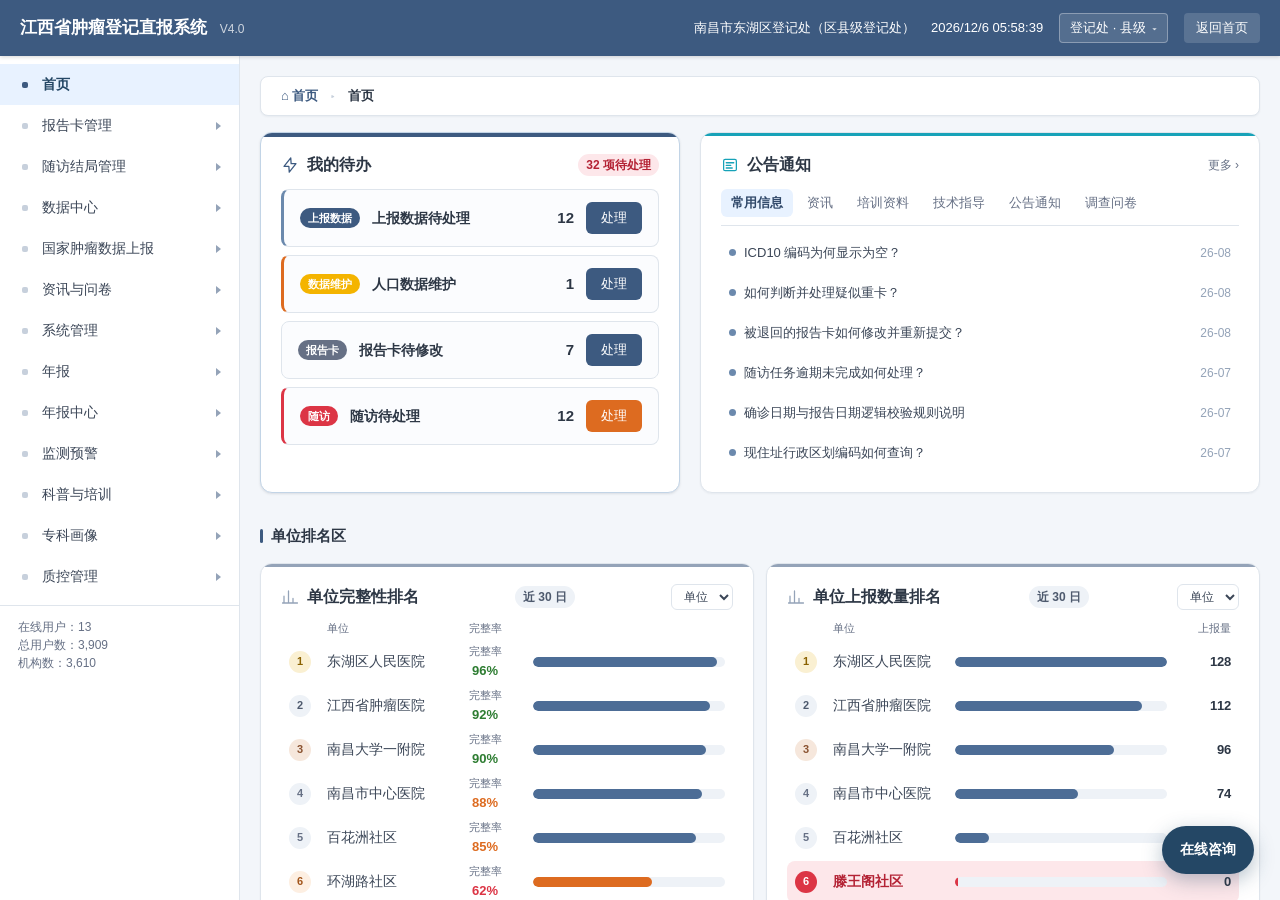
==== commit c4b935a4: "新增综合部位数据分析页；ICD 与部位拆分统计；质控筛选联动修复 - 数据分析：新增「综合部位数据分析」页（analysis-site 路由 + DA 渲染），   ICD 组与解剖部位拆为两个字段，" ====
--- a/app.html
+++ b/app.html
@@ -140,6 +140,70 @@
 @media(max-width:900px){.pop-data-grid{grid-template-columns:1fr}.pop-age-grid{grid-template-columns:1fr}}
 .analysis-nav-bar{margin-bottom:16px;padding:14px 16px;background:#fff;border:1px solid var(--border);border-radius:8px;box-shadow:0 1px 2px rgba(15,23,42,.04)}.analysis-nav-groups{display:flex;flex-wrap:wrap;gap:20px 28px;align-items:flex-start}.analysis-nav-group{display:flex;flex-direction:column;gap:8px;min-width:0}.analysis-nav-group-label{font-size:11px;font-weight:700;color:#94a3b8;letter-spacing:.04em}.analysis-nav-pills{display:flex;flex-wrap:wrap;gap:8px}.analysis-nav-pill{padding:8px 16px;border:1px solid #e2e8f0;border-radius:999px;background:#fff;color:#475569;font-size:13px;font-weight:500;cursor:pointer;transition:all .15s;white-space:nowrap}.analysis-nav-pill:hover{border-color:var(--primary);color:var(--primary);background:var(--primary-soft)}.analysis-nav-pill.active{background:var(--primary);color:#fff;border-color:var(--primary);font-weight:600;box-shadow:0 2px 8px rgba(61,90,128,.25)}.analysis-main{width:100%}.analysis-panel-head{display:flex;align-items:flex-start;justify-content:space-between;gap:12px;margin-bottom:14px;padding-bottom:12px;border-bottom:1px solid var(--border)}.analysis-panel-head h3{margin:0;font-size:16px;font-weight:700;color:#1e293b}.analysis-panel-head p{margin:4px 0 0;font-size:12px;color:#94a3b8}.analysis-kpi-row{display:grid;grid-template-columns:repeat(auto-fit,minmax(130px,1fr));gap:10px;margin-bottom:14px}.analysis-kpi{padding:12px 14px;border:1px solid var(--border);border-radius:8px;background:linear-gradient(180deg,#fff,#f8fafc)}.analysis-kpi-label{font-size:11px;color:#64748b;margin-bottom:4px}.analysis-kpi-value{font-size:20px;font-weight:700;color:var(--primary)}.analysis-kpi-sub{font-size:11px;color:#94a3b8;margin-top:2px}.analysis-chart-box{padding:14px 16px;border:1px solid var(--border);border-radius:8px;background:#fff;margin-bottom:14px}.analysis-chart-title{font-size:13px;font-weight:600;color:#475569;margin-bottom:12px}.analysis-bar-chart{display:flex;align-items:flex-end;gap:6px;height:160px;padding-top:8px;border-bottom:1px solid #e2e8f0}.analysis-bar-col{flex:1;display:flex;flex-direction:column;align-items:center;gap:4px;min-width:0;height:100%;justify-content:flex-end}.analysis-bar{width:100%;max-width:36px;border-radius:4px 4px 0 0;background:linear-gradient(180deg,#5b8def,var(--primary));transition:height .3s ease;min-height:2px}.analysis-bar-label{font-size:10px;color:#64748b;text-align:center;white-space:nowrap;overflow:hidden;text-overflow:ellipsis;max-width:100%}.analysis-bar-val{font-size:10px;color:var(--primary);font-weight:600}.analysis-table-scroll{overflow:auto;max-height:520px;border:1px solid var(--border);border-radius:8px}.analysis-table-scroll .data-table{margin:0;font-size:12px}.analysis-table-scroll .data-table th,.analysis-table-scroll .data-table td{white-space:nowrap;padding:8px 10px}.analysis-table-scroll .data-table th.sticky-col-1,.analysis-table-scroll .data-table td.sticky-col-1{position:sticky;left:0;z-index:2;background:#f8fafc;box-shadow:2px 0 4px rgba(0,0,0,.04)}.analysis-table-scroll .data-table td.sticky-col-1{background:#fff}.analysis-table-scroll .data-table tbody tr:hover td.sticky-col-1{background:#f1f7ff}.analysis-table-scroll .data-table th.sticky-col-2,.analysis-table-scroll .data-table td.sticky-col-2{position:sticky;left:48px;z-index:2;background:#f8fafc}.analysis-table-scroll .data-table td.sticky-col-2{background:#fff}.analysis-table-scroll .data-table tbody tr:hover td.sticky-col-2{background:#f1f7ff}.analysis-table-scroll .data-table tr.total-row td{background:#e8f2ff;font-weight:700}.analysis-filter-card{padding:14px 16px;background:#f8fafc;border:1px solid var(--border);border-radius:8px;margin-bottom:14px}.analysis-filter-card .filter-toolbar{margin:0;padding:0;background:transparent;border:0}
 @media(max-width:768px){.analysis-nav-groups{flex-direction:column;gap:14px}.analysis-nav-pill{padding:7px 12px;font-size:12px}}.analysis-result-info{display:flex;justify-content:space-between;align-items:center;padding:10px 0 12px;font-size:13px;color:#64748b}.analysis-result-info strong{color:var(--primary);font-weight:600}.analysis-cross-config{display:grid;grid-template-columns:repeat(auto-fit,minmax(200px,1fr));gap:12px 16px;padding:14px;background:#f8fafc;border:1px solid var(--border);border-radius:6px;margin-bottom:14px}.analysis-cross-config .form-group{min-width:0}.analysis-table th.rate-col,.analysis-table td.rate-col{background:#f8fafc;font-weight:600;color:var(--primary)}.analysis-table .row-header{background:#f1f5f9;font-weight:600}.datamgmt-file-row{display:flex;align-items:center;gap:10px;padding:10px 14px;border:1px solid var(--border);border-radius:6px;background:#fff;margin-bottom:8px}.datamgmt-file-row .file-icon{width:32px;height:32px;border-radius:6px;background:var(--primary-soft);color:var(--primary);display:flex;align-items:center;justify-content:center;font-size:16px;flex:0 0 32px}.datamgmt-file-row .file-info{flex:1;min-width:0}.datamgmt-file-row .file-name{font-weight:600;color:#334155;font-size:13px;white-space:nowrap;overflow:hidden;text-overflow:ellipsis}.datamgmt-file-row .file-meta{font-size:12px;color:#94a3b8;margin-top:2px}.datamgmt-file-row .file-status{flex:0 0 auto}
+/* ===== 综合部位数据分析（sa-，仅本页面使用，不覆盖既有类） ===== */
+.sa-page{display:flex;flex-direction:column;gap:14px}
+.sa-head{display:flex;align-items:flex-start;justify-content:space-between;gap:16px;padding-bottom:13px;border-bottom:1px solid var(--border)}
+.sa-head h3{margin:0;font-size:17px;font-weight:600;color:#1f2329;letter-spacing:.01em}
+.sa-head p{margin:5px 0 0;font-size:12.5px;color:#86909c;line-height:1.5}
+.sa-tag{flex:0 0 auto;display:inline-flex;align-items:center;height:26px;padding:0 10px;border-radius:4px;background:var(--primary-soft);color:var(--primary);font-size:12px;font-weight:500;white-space:nowrap}
+/* 筛选区 */
+.sa-filter{background:#fff;border:1px solid var(--border);border-radius:6px;padding:14px 16px 0}
+.sa-filter-grid{display:grid;grid-template-columns:repeat(6,minmax(0,1fr));gap:13px 14px}
+.sa-field{display:flex;flex-direction:column;gap:5px;min-width:0}
+.sa-field>label{font-size:12px;color:#86909c;line-height:1.2;white-space:nowrap}
+.sa-field select,.sa-field input[type=date]{width:100%;height:32px;padding:0 8px;font-size:13px;color:#1f2329;background:#fff;border:1px solid #d9dee5;border-radius:4px;box-sizing:border-box;outline:none;transition:border-color .15s,box-shadow .15s}
+.sa-field select:focus,.sa-field input:focus{border-color:var(--primary);box-shadow:0 0 0 2px rgba(22,93,255,.12)}
+.sa-field.sa-check{justify-content:flex-end}
+.sa-field.sa-check label{display:flex;align-items:center;gap:6px;height:32px;font-size:13px;color:#4e5969;cursor:pointer;white-space:nowrap}
+.sa-field.sa-check input{width:14px;height:14px;margin:0;accent-color:var(--primary);cursor:pointer}
+.sa-filter-actions{display:flex;justify-content:flex-end;align-items:center;gap:8px;margin-top:14px;padding:13px 0;border-top:1px dashed #eef1f5}
+.sa-filter-actions .btn{height:32px;border-radius:4px}
+/* 结果卡 */
+.sa-card{background:#fff;border:1px solid var(--border);border-radius:6px;overflow:clip}
+.sa-card-hd{display:flex;align-items:center;justify-content:space-between;gap:12px;padding:11px 16px;border-bottom:1px solid #f0f2f5}
+.sa-card-title{font-size:13.5px;font-weight:600;color:#1f2329}
+.sa-card-title .sub{font-weight:400;color:#86909c;font-size:12px;margin-left:6px}
+.sa-card-tools{display:flex;align-items:center;gap:8px}
+.sa-note-btn{height:26px;padding:0 9px;font-size:12px;color:#4e5969;background:#fff;border:1px solid #e2e6ec;border-radius:4px;cursor:pointer;white-space:nowrap}
+.sa-note-btn:hover{color:var(--primary);border-color:var(--primary)}
+.sa-note-btn.on{color:var(--primary);border-color:var(--primary);background:var(--primary-soft)}
+.sa-note{display:none;padding:11px 16px;background:#f8fafc;border-bottom:1px solid #f0f2f5;font-size:12px;color:#4e5969;line-height:1.65}
+.sa-note.open{display:grid;grid-template-columns:repeat(2,minmax(0,1fr));column-gap:26px;row-gap:3px}
+.sa-note b{color:#1f2329;font-weight:600}
+.sa-note i{font-style:normal;color:var(--primary);font-weight:600;font-variant-numeric:tabular-nums}
+.sa-note .sa-note-row{display:grid;grid-template-columns:72px 1fr;gap:9px;align-items:baseline}
+/* 表格 */
+.sa-table-wrap{overflow:auto;max-height:calc(100vh - 460px)}
+.sa-table{width:100%;border-collapse:separate;border-spacing:0;font-size:13px}
+.sa-table thead th{position:sticky;z-index:2;background:#f7f9fb;color:#5c6570;font-weight:600;font-size:12px;text-align:left;padding:8px 12px;border-bottom:1px solid #e5e9ef;white-space:nowrap}
+.sa-table thead tr.sa-g1 th{top:0;text-align:center;color:#86909c;font-weight:500;border-bottom:1px solid #eef1f5}
+.sa-table thead tr.sa-g1 th.grp-inc,.sa-table thead tr.sa-g1 th.grp-death{color:#4e5969}
+.sa-table thead tr.sa-g2 th{top:31px}
+.sa-table thead th.sa-sort{cursor:pointer;user-select:none}
+.sa-table thead th.sa-sort:hover{color:var(--primary)}
+.sa-table thead th .sa-ar{display:inline-block;width:9px;margin-left:3px;color:#c9ced6;font-size:9px;vertical-align:1px}
+.sa-table thead th.sa-sort.active .sa-ar{color:var(--primary)}
+.sa-table thead th.sa-num{text-align:right}
+.sa-table thead th.sa-stick{left:0;z-index:3}
+.sa-table tbody td{padding:9px 12px;border-bottom:1px solid #f4f6f9;color:#1f2329;white-space:nowrap;background:#fff}
+.sa-table tbody tr:hover td{background:#f5f9ff}
+.sa-table tbody td.sa-idx{width:38px;color:#a3a9b3;text-align:center;font-variant-numeric:tabular-nums}
+.sa-table tbody td.sa-stick{position:sticky;left:0;z-index:1}
+.sa-table tbody tr:hover td.sa-stick{background:#f5f9ff}
+.sa-table td.sa-num{text-align:right;font-variant-numeric:tabular-nums;letter-spacing:-.01em}
+.sa-table td.sa-num.sa-muted{color:#a3a9b3}
+.sa-table td .sa-unit{font-size:10.5px;color:#b6bcc5;margin-left:1px}
+.sa-table td .sa-icd{display:inline-block;min-width:62px;margin-right:8px;color:#86909c;font-size:12px;font-variant-numeric:tabular-nums}
+.sa-table td.sa-qc{font-variant-numeric:tabular-nums}
+.sa-table td.sa-bad{color:#d93026;font-weight:600}
+.sa-table td.sa-watch{color:#d97706;font-weight:600}
+.sa-table tr.sa-total td{position:sticky;bottom:0;z-index:2;background:#eef4ff;font-weight:700;border-top:1px solid #d6e2f5;border-bottom:none;box-shadow:0 -1px 0 #d6e2f5}
+.sa-table tr.sa-total td.sa-stick{left:0;z-index:3}
+.sa-table tr.sa-hl td{background:#e8f2ff!important}
+.sa-legend{display:flex;flex-wrap:wrap;align-items:center;gap:6px 16px;padding:9px 16px;border-top:1px solid #f0f2f5;font-size:11.5px;color:#86909c}
+.sa-legend i{display:inline-block;width:8px;height:8px;border-radius:2px;margin-right:5px;vertical-align:0}
+@media(max-width:1180px){.sa-filter-grid{grid-template-columns:repeat(3,minmax(0,1fr))}}
+@media(max-width:900px){.sa-filter-grid{grid-template-columns:repeat(2,minmax(0,1fr))}.sa-table-wrap{max-height:none}}
 .online-user-grid{display:grid;grid-template-columns:repeat(auto-fill,minmax(300px,1fr));gap:16px}.online-user-card{position:relative;padding:22px 20px 18px;background:linear-gradient(135deg,#fff 0%,#f8fafc 100%);border:1px solid var(--border);border-radius:12px;box-shadow:0 2px 8px rgba(0,0,0,.04);transition:all .25s ease;overflow:hidden}.online-user-card:before{content:"";position:absolute;top:0;left:0;right:0;height:3px;background:linear-gradient(90deg,var(--primary),#5b8def)}.online-user-card:hover{border-color:var(--primary);box-shadow:0 6px 20px rgba(61,90,128,.15);transform:translateY(-3px)}.online-user-head{display:flex;align-items:center;gap:14px;margin-bottom:16px}.online-user-avatar{width:48px;height:48px;border-radius:12px;display:flex;align-items:center;justify-content:center;font-size:20px;font-weight:700;flex:0 0 48px;box-shadow:0 2px 6px rgba(0,0,0,.1)}.online-user-avatar.admin{background:linear-gradient(135deg,#fee2e2,#fecaca);color:#dc2626}.online-user-avatar.county{background:linear-gradient(135deg,#dbeafe,#bfdbfe);color:#2563eb}.online-user-avatar.city{background:linear-gradient(135deg,#dcfce7,#bbf7d0);color:#16a34a}.online-user-avatar.province{background:linear-gradient(135deg,#fef3c7,#fde68a);color:#d97706}.online-user-head-info{flex:1;min-width:0}.online-user-name{font-size:15px;font-weight:700;color:#1e293b;margin-bottom:2px}.online-user-role{display:inline-block;font-size:11px;font-weight:600;padding:1px 8px;border-radius:4px}.online-user-role.super{background:#fee2e2;color:#dc2626}.online-user-role.province{background:#fef3c7;color:#d97706}.online-user-role.city{background:#dbeafe;color:#2563eb}.online-user-role.county{background:#dcfce7;color:#16a34a}.online-user-status-dot{position:absolute;top:16px;right:16px;width:8px;height:8px;border-radius:50%;background:#16a34a;box-shadow:0 0 0 3px rgba(22,163,74,.2),0 0 8px rgba(22,163,74,.4);animation:pulse-dot 2s infinite}.online-user-body{display:flex;flex-direction:column;gap:6px}.online-user-info-row{display:flex;align-items:center;font-size:13px;line-height:1.4}.online-user-info-label{color:#94a3b8;width:60px;flex:0 0 60px;text-align:justify;text-align-last:justify;font-size:12px}.online-user-info-label:after{content:"："}.online-user-info-value{color:#475569;font-weight:500;flex:1;min-width:0;overflow:hidden;text-overflow:ellipsis;white-space:nowrap}.online-user-divider{height:1px;background:linear-gradient(90deg,transparent,var(--border),transparent);margin:4px 0}@keyframes pulse-dot{0%,100%{box-shadow:0 0 0 3px rgba(22,163,74,.2),0 0 8px rgba(22,163,74,.4)}50%{box-shadow:0 0 0 6px rgba(22,163,74,.1),0 0 12px rgba(22,163,74,.3)}}
 .role-perm-toolbar{display:flex;gap:8px;align-items:center;margin-bottom:12px}.role-perm-toolbar input{flex:1;height:32px;padding:0 10px;border:1px solid #d1d8e0;border-radius:4px;font-size:13px}#rolePermTree{display:flex;flex-direction:column;gap:6px}.role-perm-group{border:1px solid var(--border);border-radius:6px;overflow:hidden;background:#fff}.role-perm-group-head{display:flex;align-items:center;gap:8px;padding:8px 12px;cursor:pointer;user-select:none;transition:background .15s;border-bottom:1px solid transparent}.role-perm-group-head.all-checked{background:#e8f5e9}.role-perm-group-head.partial{background:#fff8e6}.role-perm-group-head:not(.all-checked):not(.partial){background:#f8fafc}.role-perm-group-head:hover{filter:brightness(.97)}.role-perm-group-cb{width:12px;height:12px;cursor:pointer;flex-shrink:0}.role-perm-group-cb[data-partial="1"]{opacity:.5}.role-perm-group-name{font-weight:600;color:#334155;font-size:14px;white-space:nowrap;text-align:left}.role-perm-group-count{font-size:12px;color:#94a3b8;flex-shrink:0;margin-left:auto}.role-perm-group-arrow{color:#94a3b8;font-size:12px;transition:transform .2s;flex-shrink:0}.role-perm-group-arrow.collapsed{transform:rotate(-90deg)}.role-perm-group-body{padding:6px 12px 8px 32px;display:grid;grid-template-columns:repeat(auto-fill,minmax(140px,1fr));gap:2px 12px}.role-perm-group-body.collapsed{display:none}.role-perm-child{display:flex;align-items:center;gap:6px;font-size:13px;color:#475569;cursor:pointer;padding:3px 0}.role-perm-child:hover{color:var(--primary)}.role-perm-child input{width:12px;height:12px;cursor:pointer;flex-shrink:0}.role-perm-child.hidden{display:none}.role-perm-preview{margin-top:10px;padding:10px 12px;background:#f8fafc;border:1px solid var(--border);border-radius:6px;font-size:13px;color:#64748b}.role-perm-preview.empty{color:#94a3b8}.role-perm-preview strong{color:#334155}
 .user-warn-banner{display:flex;align-items:center;gap:10px;padding:10px 14px;background:#fff8e6;border:1px solid #fcd34d;border-radius:6px;margin-bottom:16px;font-size:13px;color:#92400e}.user-warn-banner .warn-icon{width:18px;height:18px;border-radius:50%;background:#f59e0b;color:#fff;display:flex;align-items:center;justify-content:center;font-weight:700;font-size:12px;flex-shrink:0}.user-warn-banner strong{color:#b45309}
@@ -708,6 +772,8 @@
        注意：本清单会被 analysis.js 加载时整体覆盖，两处必须同时改（见 analysis.js 注释）。 */
     {id:'cockpit',label:'数据看板'},
     {id:'analysis-stats',label:'统计分析'},
+    /* 「综合部位数据分析」2026-10-27 新增为独立菜单项，页面用本文件里的 renderSiteAnalysis()（见 analysis.js 的 render）。 */
+    {id:'analysis-site',label:'综合部位数据分析'},
     {id:'analysis-progress',label:'报卡工作量'},
     {id:'analysis-quality',label:'报卡质量监测'},
     /* 「登记运营监测」2026-10-10 按需求删除整页（菜单项 + registry-ops.js）。 */
@@ -724,27 +790,30 @@
   {id:'system',label:'系统管理',icon:'●',children:[{id:'master',label:'基础数据',icon:'●',children:[{id:'master-hospital',label:'机构管理'},{id:'master-pop',label:'人口基数管理'},{id:'master-address',label:'行政区划管理'}]},{id:'dict',label:'字典管理',icon:'●',children:[{id:'dict-common',label:'常规字典'},{id:'dict-anatomy',label:'解剖部位'},{id:'dict-pathology',label:'病理类型'},{id:'dict-logic',label:'逻辑字典'},{id:'dict-condition',label:'自定义条件'}]},{id:'dup-params',label:'查重参数配置',icon:'●',children:[{id:'quality-dup-param',label:'自动查重参数'},{id:'quality-dup-field',label:'合并字段参数'}]},{id:'system-users',label:'用户管理'},{id:'system-online',label:'在线用户'},{id:'system-roles',label:'角色与权限管理'},{id:'system-menu',label:'菜单栏管理'},{id:'system-logs',label:'操作日志'},{id:'system-config',label:'系统配置'},{id:'audit',label:'系统审计',icon:'●',children:[{id:'audit-card',label:'报卡记录日志'},{id:'audit-address',label:'空间地址日志'},{id:'audit-followup',label:'随访记录日志'},{id:'audit-system',label:'系统操作日志'}]}]},
   {id:'annual-report',label:'年报',icon:'●',children:[{id:'ar-tasks',label:'年报任务'},{id:'ar-workbench',label:'编制工作台'},{id:'ar-templates',label:'模板管理'},{id:'ar-archives',label:'归档记录'}]},
   {id:'report-studio',label:'年报中心',children:[{id:'rs-records',label:'年报记录'},{id:'rs-workbench',label:'编制工作台'},{id:'rs-templates',label:'模板配置'}]},
-  {id:'monitor',label:'预警监测',icon:'●',children:[
-    /* 「预警总览」已迁到「数据统计」下（2026-10-10），本菜单不再保留该入口。 */
-    {id:'warning-records',label:'预警记录'},
-    {id:'mon-model',label:'处置督导分析',children:[
-      {id:'mdl-features',label:'处置总览'},
-      {id:'mdl-registry',label:'责任方督导'},
-      {id:'mdl-training',label:'时限达成管理'},
-      {id:'mdl-predictions',label:'结论与整改成效'},
-      {id:'mdl-evaluation',label:'规则命中与误报'}
-    ]},
-    {id:'warning-tickets',label:'处置工单'},
-    {id:'warning-rules',label:'预警规则配置'}
-  ]},
-  /* 监测预警2：按《卫健委肿瘤综合平台落地方案》文档实现的监管闭环模块（monitor2-module.js）。 */
-  {id:'monitor2',label:'监测预警2',icon:'●',children:[
-    {id:'m2-hall',label:'监督整改调度大厅'},
-    {id:'m2-records',label:'预警记录中心'},
-    {id:'m2-stats',label:'预警统计与报表中心'},
-    {id:'m2-hospital',label:'机构端整改协同工作台'},
-    {id:'m2-rules',label:'预警规则库'}
-  ]},
+  /* 2026-10-28 按用户要求先隐藏「预警监测」(旧引擎 monitor) 与「监测预警2」(monitor2) 两个侧栏入口。
+     页面与 js 全部保留，只从侧栏撤掉；旧 hash 或他处跳转（warning-records / m2-hall 等）仍可直达。
+     要恢复入口：把下面两段以 // 开头的注释打开即可。统一版入口「监测预警」(monitor-fusion) 不受影响。 */
+  // {id:'monitor',label:'预警监测',icon:'●',children:[
+  //   「预警总览」已迁到「数据统计」下（2026-10-10），本菜单不再保留该入口。
+  //   {id:'warning-records',label:'预警记录'},
+  //   {id:'mon-model',label:'处置督导分析',children:[
+  //     {id:'mdl-features',label:'处置总览'},
+  //     {id:'mdl-registry',label:'责任方督导'},
+  //     {id:'mdl-training',label:'时限达成管理'},
+  //     {id:'mdl-predictions',label:'结论与整改成效'},
+  //     {id:'mdl-evaluation',label:'规则命中与误报'}
+  //   ]},
+  //   {id:'warning-tickets',label:'处置工单'},
+  //   {id:'warning-rules',label:'预警规则配置'}
+  // ]},
+  // 监测预警2：按《卫健委肿瘤综合平台落地方案》文档实现的监管闭环模块（monitor2-module.js）。
+  // {id:'monitor2',label:'监测预警2',icon:'●',children:[
+  //   {id:'m2-hall',label:'监督整改调度大厅'},
+  //   {id:'m2-records',label:'预警记录中心'},
+  //   {id:'m2-stats',label:'预警统计与报表中心'},
+  //   {id:'m2-hospital',label:'机构端整改协同工作台'},
+  //   {id:'m2-rules',label:'预警规则库'}
+  // ]},
   /* 监测预警（统一查看版 V2.1）：所有用户同一套页面与默认范围，不设角色切换或机构专用工作台。
      旧页 id（warning-records / mdl-* / warning-tickets / warning-rules）仍保留在原方案中，融合视图不再暴露。 */
   {id:'monitor-fusion',label:'监测预警',icon:'●',children:[
@@ -2415,16 +2484,227 @@
 '<div class="analysis-result-info"><span>共 <strong>'+analysisRegionRows.length+'</strong> 个区划 × <strong>'+analysisFineAgeGroups.length+'</strong> 个年龄组</span><span>数据更新时间：2026-06-23</span></div>'+
 '<div class="analysis-table-scroll"><table class="data-table analysis-table"><thead><tr><th class="sticky-col-1">#</th><th class="sticky-col-2">名称</th><th>ICD名称</th><th class="rate-col">合计</th>'+analysisFineAgeGroups.map(a=>'<th>'+a+'</th>').join('')+'</tr></thead><tbody>'+rows+'<tr class="total-row"><td class="sticky-col-1"></td><td class="sticky-col-2 row-header">合计</td><td>—</td><td class="rate-col" style="text-align:right">'+(isRate?grandTotal.toFixed(1):Math.round(grandTotal))+'</td>'+totalCells+'</tr></tbody></table></div>'+
 '</div></div>'}
-function renderSiteAnalysis(){const siteData=analysisSites.map((s,i)=>{const inc=analysisRand(i+10,0,120,680);const incR=(inc/500000*100000).toFixed(1);const death=Math.floor(inc*analysisRand(i+20,0,15,35)/100);const deathR=(death/500000*100000).toFixed(1);const mv=(analysisRand(i+30,0,55,92)+Math.random()).toFixed(1);const dco=(analysisRand(i+40,0,2,18)+Math.random()).toFixed(1);const ub=(analysisRand(i+50,0,1,12)+Math.random()).toFixed(1);const mi=death>0?(death/inc).toFixed(2):'—';return{site:s,inc,incR,death,deathR,mv,dco,ub,mi}});
-const rows=siteData.map((r,i)=>'<tr><td class="sticky-col-1" style="text-align:center">'+(i+1)+'</td><td class="sticky-col-2 row-header">'+r.site+'</td><td style="text-align:right">'+r.inc+'</td><td class="rate-col" style="text-align:right">'+r.incR+'</td><td style="text-align:right">'+r.death+'</td><td class="rate-col" style="text-align:right">'+r.deathR+'</td><td style="text-align:right">'+r.mv+'%</td><td style="text-align:right">'+r.dco+'%</td><td style="text-align:right">'+r.ub+'%</td><td style="text-align:right">'+r.mi+'</td></tr>').join('');
-const sum=siteData.reduce((a,r)=>({inc:a.inc+r.inc,death:a.death+r.death}),{inc:0,death:0});
-return '<div class="panel"><div class="panel-body">'+
-analysisPanelHead('综合部位数据分析','ICD-10 部位维度：发病/死亡/质量指标（mv%、dco%、m/i）')+
-analysisCommonFilters('')+
-'<div class="analysis-kpi-row"><div class="analysis-kpi"><div class="analysis-kpi-label">总发病数</div><div class="analysis-kpi-value">'+sum.inc+'</div></div><div class="analysis-kpi"><div class="analysis-kpi-label">总死亡数</div><div class="analysis-kpi-value">'+sum.death+'</div></div><div class="analysis-kpi"><div class="analysis-kpi-label">平均 mv%</div><div class="analysis-kpi-value">'+(siteData.reduce((s,r)=>s+parseFloat(r.mv),0)/siteData.length).toFixed(1)+'%</div></div><div class="analysis-kpi"><div class="analysis-kpi-label">部位数</div><div class="analysis-kpi-value">'+siteData.length+'</div></div></div>'+
-'<div class="analysis-result-info"><span>共 <strong>'+siteData.length+'</strong> 个 ICD 部位 · 含数据质量评价指标</span><span>数据更新时间：2026-06-23</span></div>'+
-'<div class="analysis-table-scroll"><table class="data-table analysis-table"><thead><tr><th class="sticky-col-1">#</th><th class="sticky-col-2">ICD名称</th><th>发病数</th><th class="rate-col">发病率</th><th>死亡数</th><th class="rate-col">死亡率</th><th>mv%</th><th>dco%</th><th>ub%</th><th>m/i</th></tr></thead><tbody>'+rows+'<tr class="total-row"><td class="sticky-col-1"></td><td class="sticky-col-2 row-header">合计</td><td style="text-align:right">'+sum.inc+'</td><td class="rate-col" style="text-align:right">'+(sum.inc/500000*100000).toFixed(1)+'</td><td style="text-align:right">'+sum.death+'</td><td class="rate-col" style="text-align:right">'+(sum.death/500000*100000).toFixed(1)+'</td><td colspan="4">—</td></tr></tbody></table></div>'+
-'</div></div>'}
+/* ==================== 综合部位数据分析 ====================
+   2026-10-27 前端重做：
+   · 数据改为确定性（原来 mv/dco/ub 里混了 Math.random()，每次刷新数字都变）
+   · 发病/死亡例数按江西年报量级铺设，合计与各指标互相对齐（见下方 SA_POP 与合计行）
+   · 表格分组表头、千分位、率值带单位、质量指标按国家参考值着色、合计行真实加权计算
+   · 支持点表头排序、指标口径说明、导出 CSV
+   · 只改本页面，未改动任何公共函数（analysisCommonFilters / analysisRand / BASE_POP 等） */
+const SA_POP = 45300000; // 江西省肿瘤登记覆盖人口（与《中国肿瘤登记年报》口径一致，4530 万）
+const SA_SITES = [
+  { icd: 'C00-C14', name: '口腔和咽', inc: 1570, death: 486, mv: 78.2, dco: 4.1, ub: 2.8 },
+  { icd: 'C15', name: '食管', inc: 7850, death: 5495, mv: 71.5, dco: 8.6, ub: 3.2 },
+  { icd: 'C16', name: '胃', inc: 9420, death: 6594, mv: 74.8, dco: 7.2, ub: 4.1 },
+  { icd: 'C18', name: '结肠', inc: 5495, death: 2308, mv: 79.6, dco: 3.9, ub: 2.4 },
+  { icd: 'C20', name: '直肠', inc: 4710, death: 1837, mv: 80.3, dco: 3.5, ub: 2.1 },
+  { icd: 'C22', name: '肝和肝内胆管', inc: 7065, death: 6358, mv: 58.4, dco: 12.4, ub: 6.8 },
+  { icd: 'C25', name: '胰腺', inc: 1962, death: 1766, mv: 52.7, dco: 14.2, ub: 5.3 },
+  { icd: 'C33-C34', name: '气管、支气管和肺', inc: 16486, death: 13517, mv: 70.4, dco: 6.1, ub: 2.0 },
+  { icd: 'C50', name: '乳房', inc: 5102, death: 1122, mv: 88.9, dco: 1.8, ub: 1.2 },
+  { icd: 'C53', name: '宫颈', inc: 2355, death: 707, mv: 86.2, dco: 2.1, ub: 0.9 },
+  { icd: 'C61', name: '前列腺', inc: 1884, death: 754, mv: 76.5, dco: 5.4, ub: 3.6 },
+  { icd: 'C73', name: '甲状腺', inc: 4317, death: 216, mv: 92.4, dco: 0.8, ub: 0.6 },
+  { icd: 'C81-C96', name: '淋巴、造血及相关组织', inc: 3532, death: 2013, mv: 68.9, dco: 9.3, ub: 4.7 }
+];
+const saState = { sortKey: 'inc', sortDir: 'desc', noteOpen: false, hl: '' };
+
+function saFmt(n) { return Math.round(n).toLocaleString('zh-CN'); }
+function saRateCell(n) { return (n / SA_POP * 100000).toFixed(2); }
+/* 加权平均：part 已是 Σ(例数 × 百分数)，直接除以总例数即为百分数，不可再乘 100 */
+function saPctW(part, base) { return base ? part / base : 0; }
+/* 质量指标着色：只对"登记缺陷"报警，不用全癌种区间去卡分部位值——
+   MV%/DCO%/UB% 是任何部位都适用的口径；M/I 随部位生存特征变化极大（甲状腺 0.05、乳腺 0.22 属正常），
+   因此分部位只在 >1（死亡数反超发病数，必为数据错误）时判红，0.55~0.85 参考区间仅用于合计行。 */
+function saTone(kind, v) {
+  if (kind === 'mv') return v < 66 ? ' sa-bad' : '';
+  if (kind === 'dco') return v > 15 ? ' sa-bad' : v > 13.5 ? ' sa-watch' : '';
+  if (kind === 'ub') return v > 5 ? ' sa-bad' : v > 4.5 ? ' sa-watch' : '';
+  return '';
+}
+function saMiTone(v, isTotal) {
+  if (v > 1) return ' sa-bad';
+  if (!isTotal) return '';
+  return (v < 0.55 || v > 0.85) ? ' sa-bad' : (v < 0.6 || v > 0.8) ? ' sa-watch' : '';
+}
+function saSort(key) {
+  if (saState.sortKey === key) saState.sortDir = saState.sortDir === 'desc' ? 'asc' : 'desc';
+  else { saState.sortKey = key; saState.sortDir = 'desc'; }
+  saRender();
+}
+function saToggleNote() { saState.noteOpen = !saState.noteOpen; saRender(); }
+function saHl(icd) { saState.hl = saState.hl === icd ? '' : icd; saRender(); }
+/* 筛选项复位到默认值（本页表格为固定口径的部位一览，不随筛选重算，故只做控件复位 + 清除高亮） */
+function saQuery() { saState.hl = ''; saRender(); toast('已按当前条件查询'); }
+function saReset() {
+  saState.hl = '';
+  saState.sortKey = 'inc';
+  saState.sortDir = 'desc';
+  saRender();
+  const box = document.querySelector('.sa-filter');
+  if (box) {
+    [].slice.call(box.querySelectorAll('select')).forEach(function (el) { el.selectedIndex = 0; });
+    const d = box.querySelector('input[type=date]');
+    if (d) d.value = '2026-06-30';
+  }
+  toast('筛选条件已重置');
+}
+/* 表格可视区按视口剩余空间实测计算：写死的 max-height 在 1080 屏下会把表格底部（含吸底合计行）截到折叠线以下 */
+function saFitTable() {
+  const wrap = document.querySelector('.sa-table-wrap');
+  if (!wrap) return;
+  /* 可视区底边取真正的滚动容器（.main-content，顶部有 56px 导航栏），
+     用 window.innerHeight 会把导航栏也算进去，导致窄屏下表格底部落到折叠线以下 */
+  const sc = wrap.closest('.main-content') || document.querySelector('.main-content');
+  const bottom = sc ? sc.getBoundingClientRect().bottom : window.innerHeight;
+  /* 底部图例（.sa-legend）也在卡片内占高度，必须一并扣掉，
+     否则表格吃满剩余空间后会把图例挤到折叠线以下（需整页滚动才看得到） */
+  const legend = wrap.parentElement && wrap.parentElement.querySelector('.sa-legend');
+  const reserve = 16 + (legend ? Math.round(legend.getBoundingClientRect().height) : 0);
+  const h = Math.round(bottom - wrap.getBoundingClientRect().top - reserve);
+  wrap.style.maxHeight = Math.max(200, h) + 'px';
+}
+window.addEventListener('resize', function () { if (document.querySelector('.sa-table-wrap')) saFitTable(); });
+function saRender() {
+  const box = document.getElementById('pageContainer');
+  if (box) box.innerHTML = renderSiteAnalysis();
+}
+function saArrow(key) {
+  if (saState.sortKey !== key) return '⇅';
+  return saState.sortDir === 'desc' ? '▼' : '▲';
+}
+/* 当前排序后的部位列表：表格与导出共用，保证文件顺序与屏上一致 */
+function saSortedList() {
+  return SA_SITES.slice().sort((a, b) => {
+    const k = saState.sortKey, d = saState.sortDir === 'desc' ? -1 : 1;
+    if (k === 'name') return a.name.localeCompare(b.name, 'zh') * d;
+    if (k === 'incRate') return (a.inc - b.inc) * d;
+    if (k === 'deathRate') return (a.death - b.death) * d;
+    if (k === 'mi') return (a.death / a.inc - b.death / b.inc) * d;
+    return (a[k] - b[k]) * d;
+  });
+}
+function saExport() {
+  const rows = [['#', 'ICD 部位', '发病数', '发病率(/10万)', '死亡数', '死亡率(/10万)', 'MV%', 'DCO%', 'UB%', 'M/I']];
+  saSortedList().forEach((r, i) => rows.push([i + 1, r.icd + ' ' + r.name, r.inc, saRateCell(r.inc), r.death, saRateCell(r.death),
+    r.mv.toFixed(1), r.dco.toFixed(1), r.ub.toFixed(1), (r.death / r.inc).toFixed(2)]));
+  const t = SA_SITES.reduce((a, r) => ({ inc: a.inc + r.inc, death: a.death + r.death, mv: a.mv + r.inc * r.mv, dco: a.dco + r.inc * r.dco, ub: a.ub + r.inc * r.ub }), { inc: 0, death: 0, mv: 0, dco: 0, ub: 0 });
+  rows.push(['—', '合计', t.inc, saRateCell(t.inc), t.death, saRateCell(t.death),
+    saPctW(t.mv, t.inc).toFixed(2), saPctW(t.dco, t.inc).toFixed(2), saPctW(t.ub, t.inc).toFixed(2), (t.death / t.inc).toFixed(2)]);
+  const csv = '\uFEFF' + rows.map(r => r.map(c => /[",\n]/.test(String(c)) ? '"' + String(c).replace(/"/g, '""') + '"' : c).join(',')).join('\r\n');
+  const a = document.createElement('a');
+  a.href = URL.createObjectURL(new Blob([csv], { type: 'text/csv;charset=utf-8' }));
+  a.download = '综合部位数据分析_2026.csv';
+  a.style.display = 'none';
+  document.body.appendChild(a); a.click();
+  setTimeout(() => { URL.revokeObjectURL(a.href); a.remove(); }, 800);
+  toast('已导出综合部位数据分析 CSV');
+}
+function renderSiteAnalysis() {
+  /* 合计：例数直接相加；mv/dco/ub 按发病数加权（不是各行简单平均，避免小部位拉偏合计） */
+  const t = SA_SITES.reduce((a, r) => ({
+    inc: a.inc + r.inc, death: a.death + r.death,
+    mv: a.mv + r.inc * r.mv, dco: a.dco + r.inc * r.dco, ub: a.ub + r.inc * r.ub
+  }), { inc: 0, death: 0, mv: 0, dco: 0, ub: 0 });
+  const tMv = saPctW(t.mv, t.inc), tDco = saPctW(t.dco, t.inc), tUb = saPctW(t.ub, t.inc);
+  const tMi = t.inc ? t.death / t.inc : 0;
+
+  const list = saSortedList();
+
+  const sortTh = (key, label, cls) =>
+    '<th class="sa-sort' + (cls || '') + (saState.sortKey === key ? ' active' : '') + '" onclick="saSort(\'' + key + '\')">' +
+    label + '<span class="sa-ar">' + saArrow(key) + '</span></th>';
+
+  const body = list.map((r, i) => {
+    const mi = r.death / r.inc;
+    const hl = saState.hl === r.icd ? ' class="sa-hl"' : '';
+    return '<tr' + hl + ' onclick="saHl(\'' + r.icd + '\')">' +
+      '<td class="sa-idx">' + (i + 1) + '</td>' +
+      '<td class="sa-stick"><span class="sa-icd">' + r.icd + '</span>' + r.name + '</td>' +
+      '<td class="sa-num">' + saFmt(r.inc) + '</td>' +
+      '<td class="sa-num">' + saRateCell(r.inc) + '<span class="sa-unit">/10万</span></td>' +
+      '<td class="sa-num">' + saFmt(r.death) + '</td>' +
+      '<td class="sa-num">' + saRateCell(r.death) + '<span class="sa-unit">/10万</span></td>' +
+      '<td class="sa-num sa-qc' + saTone('mv', r.mv) + '">' + r.mv.toFixed(1) + '</td>' +
+      '<td class="sa-num sa-qc' + saTone('dco', r.dco) + '">' + r.dco.toFixed(1) + '</td>' +
+      '<td class="sa-num sa-qc' + saTone('ub', r.ub) + '">' + r.ub.toFixed(1) + '</td>' +
+      '<td class="sa-num sa-qc' + saMiTone(mi, false) + '">' + mi.toFixed(2) + '</td>' +
+      '</tr>';
+  }).join('');
+
+  const totalRow = '<tr class="sa-total">' +
+    '<td class="sa-idx">—</td><td class="sa-stick">合计</td>' +
+    '<td class="sa-num">' + saFmt(t.inc) + '</td>' +
+    '<td class="sa-num">' + saRateCell(t.inc) + '<span class="sa-unit">/10万</span></td>' +
+    '<td class="sa-num">' + saFmt(t.death) + '</td>' +
+    '<td class="sa-num">' + saRateCell(t.death) + '<span class="sa-unit">/10万</span></td>' +
+    '<td class="sa-num' + saTone('mv', tMv) + '">' + tMv.toFixed(1) + '</td>' +
+    '<td class="sa-num' + saTone('dco', tDco) + '">' + tDco.toFixed(1) + '</td>' +
+    '<td class="sa-num' + saTone('ub', tUb) + '">' + tUb.toFixed(1) + '</td>' +
+    '<td class="sa-num' + saMiTone(tMi, true) + '">' + tMi.toFixed(2) + '</td>' +
+    '</tr>';
+
+  const __saHtml = '<div class="panel"><div class="panel-body"><div class="sa-page">' +
+
+    /* 页面头 */
+    '<div class="sa-head"><div><h3>综合部位数据分析</h3>' +
+    '<p>按 ICD-10 部位对比发病、死亡与登记质量指标，用于部位间横向比较与数据质量核查</p></div>' +
+    '<span class="sa-tag">2026 年度 · 江西省</span></div>' +
+
+    /* 筛选 */
+    '<div class="sa-filter"><div class="sa-filter-grid">' +
+    '<div class="sa-field"><label>行政区划</label><select><option>江西省</option><option>南昌市</option><option>赣州市</option><option>九江市</option></select></div>' +
+    '<div class="sa-field"><label>统计周期</label><select><option>年度统计</option><option>半年统计</option><option>季度统计</option><option>月份统计</option></select></div>' +
+    '<div class="sa-field"><label>年份</label><select><option>2026</option><option>2025</option><option>2024</option></select></div>' +
+    '<div class="sa-field"><label>性别</label><select><option>合计</option><option>男</option><option>女</option></select></div>' +
+    '<div class="sa-field"><label>截止日期</label><input type="date" value="2026-06-30"></div>' +
+    '<div class="sa-field"><label>报卡范围</label><select><option>全部报卡</option><option>有效报卡</option></select></div>' +
+    '</div><div class="sa-filter-actions">' +
+    '<button class="btn btn-ghost btn-sm" onclick="saReset()">重置</button>' +
+    '<button class="btn btn-primary btn-sm" onclick="saQuery()">查询统计</button>' +
+    '<button class="btn btn-outline btn-sm" onclick="saExport()">导出 Excel</button>' +
+    '</div></div>' +
+
+    /* 结果表 */
+    '<div class="sa-card"><div class="sa-card-hd">' +
+    '<div class="sa-card-title">部位明细<span class="sub">共 ' + SA_SITES.length + ' 个部位 · 点击表头可排序，点击行高亮</span></div>' +
+    '<div class="sa-card-tools"><button class="sa-note-btn' + (saState.noteOpen ? ' on' : '') + '" onclick="saToggleNote()">指标说明</button></div></div>' +
+    '<div class="sa-note' + (saState.noteOpen ? ' open' : '') + '">' +
+    '<div class="sa-note-row"><b>粗发病率/死亡率</b><span>同期该部位发病（死亡）例数 ÷ 覆盖人口 × 100000，单位 /10万</span></div>' +
+    '<div class="sa-note-row"><b>MV%</b><span>形态学确诊比例 = 显微镜确诊例数 ÷ 发病数 × 100%，反映诊断可靠性，登记质量要求 <i>≥ 66%</i></span></div>' +
+    '<div class="sa-note-row"><b>DCO%</b><span>仅有死亡证明书来源的比例，反映补报程度，要求 <i>≤ 15%</i></span></div>' +
+    '<div class="sa-note-row"><b>UB%</b><span>原发部位不明（C80）占比，反映部位编码准确性，要求 <i>≤ 5%</i></span></div>' +
+    '<div class="sa-note-row"><b>M/I</b><span>死亡发病比 = 死亡数 ÷ 发病数。参考区间 <i>0.55 ~ 0.85</i> 仅适用于全癌种合计；分部位受瘤种生存特征影响很大（甲状腺、乳腺偏低属正常），本页只对分部位 M/I 大于 1 判为异常</span></div>' +
+    '<div class="sa-note-row"><b>合计行</b><span>例数直接相加；MV% / DCO% / UB% 按发病数加权计算，不是各行简单平均</span></div>' +
+    '</div>' +
+    '<div class="sa-table-wrap"><table class="sa-table">' +
+    '<thead>' +
+    '<tr class="sa-g1"><th rowspan="2" class="sa-idx sa-stick" style="text-align:center">#</th>' +
+    '<th rowspan="2" class="sa-stick sa-sort' + (saState.sortKey === 'name' ? ' active' : '') + '" onclick="saSort(\'name\')">ICD 部位<span class="sa-ar">' + saArrow('name') + '</span></th>' +
+    '<th colspan="2" class="grp-inc">发病</th><th colspan="2" class="grp-death">死亡</th>' +
+    '<th colspan="4">登记质量指标</th></tr>' +
+    '<tr class="sa-g2">' +
+    sortTh('inc', '发病数', ' sa-num') +
+    sortTh('incRate', '发病率', ' sa-num') +
+    sortTh('death', '死亡数', ' sa-num') +
+    sortTh('deathRate', '死亡率', ' sa-num') +
+    sortTh('mv', 'MV%', ' sa-num') +
+    sortTh('dco', 'DCO%', ' sa-num') +
+    sortTh('ub', 'UB%', ' sa-num') +
+    sortTh('mi', 'M/I', ' sa-num') +
+    '</tr></thead><tbody>' + body + totalRow + '</tbody></table></div>' +
+    '<div class="sa-legend">' +
+    '<span><i style="background:#d93026"></i>登记质量指标低于/超出国家参考值（MV&lt;66%、DCO&gt;15%、UB&gt;5%、M/I&gt;1）</span>' +
+    '<span><i style="background:#d97706"></i>接近 DCO%/UB% 上限</span>' +
+    '<span>M/I 参考区间 0.55~0.85 仅用于合计行（分部位受瘤种生存特征影响，不作判定）</span>' +
+    '<span>数据更新时间：2026-06-23</span>' +
+    '<span style="margin-left:auto">单位：例 · 率值 /10万</span></div>' +
+    '</div>' +
+
+    '</div></div></div>';
+  setTimeout(saFitTable, 0);
+  return __saHtml;
+}
 function renderMonthReport(){const dim=analysisState.groupDim;const dimName=analysisGroupLabel(dim);const items=analysisGroupRows(dim);
 const rows=items.map((item,i)=>{const monthVals=analysisMonths.map((m,mi)=>analysisRand(i*20+mi,0,8,92));const total=monthVals.reduce((s,v)=>s+v,0);return '<tr><td class="sticky-col-1" style="text-align:center">'+(i+1)+'</td><td class="sticky-col-2 row-header">'+item.name+'</td><td style="color:#64748b">'+item.code+'</td><td class="rate-col" style="text-align:right;font-weight:600">'+total+'</td>'+monthVals.map(v=>'<td style="text-align:right">'+v+'</td>').join('')+'</tr>'}).join('');
 const monthFilter='<div class="form-group"><label>日期类型</label><select><option>上报日期</option><option>确诊日期</option><option>死亡日期</option></select></div>'+analysisDimSelect('分组维度',dim,'analysisSetGroupDim(this.value)');
@@ -3155,7 +3435,7 @@
   };
 })();
 </script>
-<script src="analysis.js?v=20261012a"></script>
+<script src="analysis.js?v=20261028a"></script>
 <script src="stats-module.js?v=20260729b"></script>
 <script src="national-report.js?v=20261012f"></script>
 <script>
@@ -3184,13 +3464,13 @@
   <script src="kb-sheet.js?v=20261021e6"></script>
   <script src="kb-bulk.js?v=20261024c"></script>
   <script src="qc-data.js?v=20261021a"></script>
-  <script src="qc-ui.js?v=20261026c"></script>
+  <script src="qc-ui.js?v=20261028a"></script>
   <script src="qc-l1.js?v=20261021a"></script>
   <script src="qc-l2.js?v=20260928qc"></script>
   <script src="qc-l3.js?v=20260928qc"></script>
   <script src="qc-l4.js?v=20260928qc"></script>
   <script src="qc-l5.js?v=20260928qc"></script>
-  <script src="qc-performance.js?v=20261026c"></script>
+  <script src="qc-performance.js?v=20261028a"></script>
   <!-- MDT 多学科诊疗质控：数据层 + 渲染层（一页两指标：讨论率 + 结论执行率）
        数据层独立于 qc-data.js 主脊，接真实 EMR 会诊模块时只替换 qc-mdt-data.js。 -->
   <script src="qc-mdt-data.js?v=20261026b"></script>
@@ -3404,6 +3684,19 @@
   <script src="report-studio-icons.js?v=0.468.0"></script>
   <script src="report-studio-model.js?v=20261026-rebuild1"></script>
   <script src="report-studio.js?v=20261026-rebuild1"></script>
+
+  <!-- 区域树对外暴露：regionData 在上面是用 const 声明的全局词法绑定，不是 window 属性，
+       凡按 window.regionData 取树的组件（qc-ui.js 的级联选择器）都会取到 undefined。
+       这里统一挂到 window 上，避免各模块各自猜数据源。 -->
+  <script>
+    (function () {
+      try {
+        if (!window.regionData && typeof regionData !== 'undefined' && regionData) {
+          window.regionData = regionData;
+        }
+      } catch (e) { /* 区域树缺失不影响主流程 */ }
+    })();
+  </script>
 </body>
 </html>
 
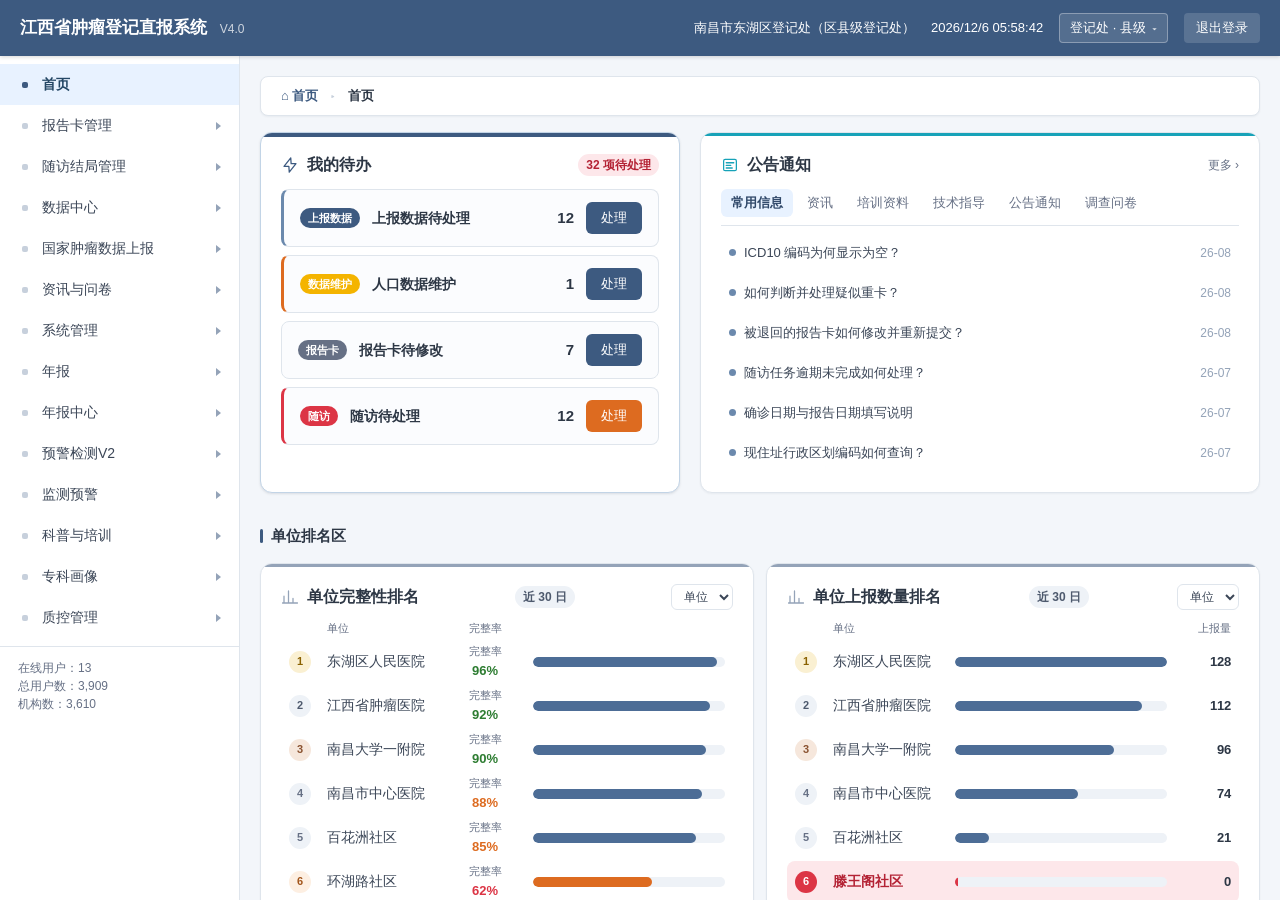
==== commit d5e799fe: "新增登录页与预警检测V2；专科画像V14.8重构；看板双皮肤与随访校验 - 登录：新增独立登录页 login.html + login-hero.jpg（含模拟登录/重置/验证码），   index." ====
--- a/app.html
+++ b/app.html
@@ -8,6 +8,7 @@
 <meta name="viewport" content="width=device-width, initial-scale=1.0">
 <title>江西省肿瘤登记直报信息管理系统 V4.0</title>
 <link rel="stylesheet" href="report-studio.css?v=20261026-rebuild1">
+<link rel="stylesheet" href="warning-v2.css?v=20261030">
 <style>
 :root{
 /* ================= 设计 Token（单一来源） =================
@@ -730,6 +731,8 @@
     .wa-kpi-hint{display:none !important}
 </style>
 <link rel="stylesheet" href="monitor-fusion.css?v=20261026a">
+<link rel="stylesheet" href="portrait-cost.css?v=20261030v17">
+<link rel="stylesheet" href="portrait-overview.css?v=20261030v19">
 </head>
 <body>
 <!-- ===== 内联 SVG Sprite：24×24 视口 / stroke:currentColor / 一套图标适配所有状态色 ===== -->
@@ -755,7 +758,7 @@
 <div class="app" id="appShell">
   <header class="topbar">
     <div class="topbar-brand">江西省肿瘤登记直报系统 <span>V4.0</span></div>
-    <div class="topbar-actions"><span id="currentUserName">张三</span><span id="currentTime"></span><span class="role-switch" id="roleSwitch"><button class="btn-role" onclick="wbRoleToggle()"><span id="roleSwitchLabel">登记处 · 县级</span><span class="btn-role-caret">▾</span></button><div class="role-switch-panel" id="roleSwitchPanel"></div></span><button class="btn-logout" onclick="handleLogout()">返回首页</button></div>
+    <div class="topbar-actions"><span id="currentUserName">张三</span><span id="currentTime"></span><span class="role-switch" id="roleSwitch"><button class="btn-role" onclick="wbRoleToggle()"><span id="roleSwitchLabel">登记处 · 县级</span><span class="btn-role-caret">▾</span></button><div class="role-switch-panel" id="roleSwitchPanel"></div></span><button class="btn-logout" onclick="handleLogout()">退出登录</button></div>
   </header>
   <nav class="sidebar"><ul class="sidebar-menu" id="sidebarMenu"></ul><div class="sidebar-stats"><div>在线用户：13</div><div>总用户数：3,909</div><div>机构数：3,610</div></div></nav>
   <main class="main-content" id="mainContent"><div class="breadcrumb" id="breadcrumb"></div><div id="pageContainer"></div></main>
@@ -816,6 +819,11 @@
   // ]},
   /* 监测预警（统一查看版 V2.1）：所有用户同一套页面与默认范围，不设角色切换或机构专用工作台。
      旧页 id（warning-records / mdl-* / warning-tickets / warning-rules）仍保留在原方案中，融合视图不再暴露。 */
+  {id:'warning-v2',label:'预警检测V2',icon:'●',children:[
+    {id:'wv2-overview',label:'监管总览'},
+    {id:'wv2-records',label:'预警记录'},
+    {id:'wv2-rules',label:'规则中心'}
+  ]},
   {id:'monitor-fusion',label:'监测预警',icon:'●',children:[
     {id:'mf-records',label:'预警记录'},
     {id:'mf-stats',label:'预警统计'},
@@ -868,7 +876,7 @@
 const hisRecords=[
   {id:1,checked:false,validation:'错误',duplicate:'无重卡',uploadType:'HIS',name:'赵伟',idNo:'360102196509051234',sex:'男',birth:'1965-09-05',age:58,marriage:'已婚',nation:'汉族',job:'工人',workUnit:'南昌市钢铁厂',household:'江西省/南昌市/东湖区/董家窑街道',residence:'江西省/南昌市/东湖区/民巷社区',site:'肺',pathology:'腺癌',icd10:'',diagnosisDate:'2024-05-16',reportDate:'2024-05-19',reportUnit:'测试机构',doctor:'王医生',outpatientNo:'MZ240501',inpatientNo:'ZY240088',uploadTime:'2024-06-12 09:18',fileName:'HIS_20240612.xlsx',rowNo:8,error:'ICD10 编号为空；发病部位与亚部位未能匹配'},
   {id:2,checked:false,validation:'通过',duplicate:'无重卡',uploadType:'HIS',name:'王建国',idNo:'360121196811301234',sex:'男',birth:'1968-11-30',age:56,marriage:'已婚',nation:'汉族',job:'农民',workUnit:'南昌县贸易公司',household:'江西省/南昌市/南昌县/莲塘镇',residence:'江西省/南昌市/南昌县/莲塘镇',site:'肺',pathology:'鳞状细胞癌',icd10:'C34.9',diagnosisDate:'2024-05-20',reportDate:'2024-05-21',reportUnit:'测试机构',doctor:'李医生',outpatientNo:'MZ240622',inpatientNo:'ZY240103',uploadTime:'2024-06-12 09:18',fileName:'HIS_20240612.xlsx',rowNo:9,error:''},
-  {id:3,checked:false,validation:'警告',duplicate:'无重卡',uploadType:'HIS',name:'李娜',idNo:'360104198207221234',sex:'女',birth:'1982-07-22',age:42,marriage:'已婚',nation:'汉族',job:'离退休人员',workUnit:'南昌市第一人民医院',household:'江西省/南昌市/青云谱区/三家店街道',residence:'江西省/南昌市/青云谱区/三家店街道',site:'乳腺',pathology:'导管癌',icd10:'C50.9',diagnosisDate:'2024-04-18',reportDate:'2024-05-30',reportUnit:'测试机构',doctor:'张医生',outpatientNo:'MZ240734',inpatientNo:'ZY240219',uploadTime:'2024-06-12 09:18',fileName:'HIS_20240612.xlsx',rowNo:10,error:'报告日期距离确诊日期超过 30 天'},
+  {id:3,checked:false,validation:'警告',duplicate:'无重卡',uploadType:'HIS',name:'李娜',idNo:'360104198207221234',sex:'女',birth:'1982-07-22',age:42,marriage:'已婚',nation:'汉族',job:'离退休人员',workUnit:'南昌市第一人民医院',household:'江西省/南昌市/青云谱区/三家店街道',residence:'江西省/南昌市/青云谱区/三家店街道',site:'乳腺',pathology:'导管癌',icd10:'C50.9',diagnosisDate:'2024-04-18',reportDate:'2024-05-30',reportUnit:'测试机构',doctor:'张医生',outpatientNo:'MZ240734',inpatientNo:'ZY240219',uploadTime:'2024-06-12 09:18',fileName:'HIS_20240612.xlsx',rowNo:10,error:'诊断依据与病理结果不一致，建议复核'},
   {id:4,checked:false,validation:'通过',duplicate:'疑似重卡',uploadType:'HIS',name:'张伟',idNo:'360111197503151234',sex:'男',birth:'1975-03-15',age:49,marriage:'已婚',nation:'汉族',job:'无业人员',workUnit:'南昌市机械制造厂',household:'江西省/南昌市/青山湖区/上海路街道',residence:'江西省/南昌市/青山湖区/上海路街道',site:'胃',pathology:'腺癌',icd10:'C16.0',diagnosisDate:'2024-03-14',reportDate:'2024-03-16',reportUnit:'测试机构',doctor:'赵医生',outpatientNo:'MZ240812',inpatientNo:'ZY240311',uploadTime:'2024-06-12 09:18',fileName:'HIS_20240612.xlsx',rowNo:11,error:'与登记编号 JX202403160024 疑似重复'}
 ];
 let hisFilters={validation:'全部',duplicate:'全部',dateType:'确诊日期',dateStart:'',keyword:''};
@@ -912,7 +920,7 @@
 /* message 可为普通文本或 HTML 片段（自定义弹窗正文，如带表单的确认）。
    onConfirm 收到 modal 元素本身，便于读取弹窗内表单值；返回 false 表示校验不过、不关闭弹窗。 */
 function showConfirm(title,message,onConfirm){const modal=document.createElement('div');modal.className='news-confirm-modal';modal.innerHTML='<div class="news-confirm-box"><div class="news-confirm-title">'+title+'</div><div class="news-confirm-body">'+message+'</div><div class="news-confirm-actions"><button class="btn btn-ghost" id="__confirmCancel">取消</button><button class="btn btn-danger" id="__confirmOk">确认</button></div></div>';document.body.appendChild(modal);modal.querySelector('#__confirmCancel').onclick=function(){modal.remove()};modal.querySelector('#__confirmOk').onclick=function(){if(onConfirm&&onConfirm(modal)===false)return;modal.remove()};modal.addEventListener('click',e=>{if(e.target===modal)modal.remove()})}
-function handleLogout(){navigateTo('dashboard');toast('已返回首页')}
+function handleLogout(){location.href='login.html?logout=1'}
 function requiredMark(){return '<span class="required">*</span>'}
 
 /* ===== 首页工作台：以待办为核心的九大板块 =====
@@ -934,6 +942,7 @@
 function wbRoleDef(){return wbRoleDefs.find(function(r){return r.key===wbRoleKey;})||wbRoleDefs[2];}
 /* 省级 = 首页落地「数据看板」；其余（市级/县级登记处、医院、管理员）维持现有工作台首页 */
 function wbIsProvince(){const d=wbRoleDef();return d.role==='registry'&&d.level==='province';}
+function wbIsCity(){const d=wbRoleDef();return d.role==='registry'&&d.level==='city';}
 function wbApplyRole(key){
   const def=wbRoleDefs.find(function(r){return r.key===key;});
   if(!def)return;
@@ -1070,7 +1079,7 @@
       followup:null,
       quality:{num:5,items:[{title:'校验错误',meta:'ICD10 为空等 5 例',go:'collection-batch'}]},
       done:{num:41,items:[{title:'本月完成率 82%',meta:'',go:null}]},rank:null},
-    errors:[{type:'校验错误',title:'ICD10 编码为空',count:12},{type:'退回原因',title:'地址编码缺失',count:7},{type:'质控问题',title:'确诊日期晚于报告日期',count:5},{type:'校验错误',title:'发病部位与亚部位不匹配',count:4},{type:'退回原因',title:'关键信息漏填',count:3}],
+    errors:[{type:'校验错误',title:'ICD10 编码为空',count:12},{type:'退回原因',title:'地址编码缺失',count:7},{type:'质控问题',title:'诊断依据信息缺失',count:5},{type:'校验错误',title:'发病部位与亚部位不匹配',count:4},{type:'退回原因',title:'关键信息漏填',count:3}],
     shortcuts:[{label:'新建报告卡',go:'collection-entry'},{label:'批量导入',go:'collection-batch'},{label:'报告卡列表',go:'datamgmt-card'},{label:'退回整改',go:'collection-batch'},{label:'病例查询',go:'datamgmt-patient'}]};
   const lvl=c.level,d=wbRegData[lvl],items=wbRegItems(lvl);
   const orgName={county:'南昌市东湖区登记处',city:'南昌市登记处',province:'江西省登记处'}[lvl];
@@ -1080,7 +1089,7 @@
       confirm:{num:d.confirm,items:items.confirm},returned:{num:d.returned,items:items.returned},
       followup:{num:d.followup,items:items.followup},quality:{num:d.quality,items:items.quality},
       done:{num:d.done,items:items.done},rank:wbRankDef[lvl].map(r=>({name:r[0],count:r[1],flag:r[2]||null,complete:r[3]||'-'}))},
-    errors:[{type:'校验错误',title:'ICD10 编码为空',count:12},{type:'退回原因',title:'地址编码缺失',count:7},{type:'质控问题',title:'确诊日期晚于报告日期',count:5},{type:'校验错误',title:'发病部位与亚部位不匹配',count:4},{type:'退回原因',title:'关键信息漏填',count:3}],
+    errors:[{type:'校验错误',title:'ICD10 编码为空',count:12},{type:'退回原因',title:'地址编码缺失',count:7},{type:'质控问题',title:'诊断依据信息缺失',count:5},{type:'校验错误',title:'发病部位与亚部位不匹配',count:4},{type:'退回原因',title:'关键信息漏填',count:3}],
     shortcuts:[{label:'报告卡登记',go:'collection-entry'},{label:'待初审',go:'quality-todo'},{label:'报卡查重',go:'quality-dup-card'},{label:'随访任务',go:'followup-tasks'},{label:'质控工单',go:'quality-todo'},{label:'病例查询',go:'datamgmt-patient'}]};
 }
 
@@ -1131,7 +1140,7 @@
   return [
     {type:'校验错误',title:'ICD10 编码为空',desc:'报告卡已填写诊断名称，但未生成或未填写 ICD10 编码，无法参与编码质量统计。',advice:'处理建议：按诊断、部位、形态学和行为编码补齐 ICD10 后重新提交。',count:12},
     {type:'退回原因',title:'现住址行政区划编码缺失',desc:'地址信息缺少标准行政区划编码，会影响病例归属、区域统计和后续随访派单。',advice:'处理建议：按标准地址库重新匹配行政区划，并补齐详细地址后重新上报。',count:7},
-    {type:'质控问题',title:'确诊日期晚于报告日期',desc:'日期逻辑不符合填报要求，常见于补报卡或录入时选择年份错误。',advice:'处理建议：核对病历、病理或出院记录中的确诊时间，修正后重新审核。',count:5},
+    {type:'质控问题',title:'诊断依据信息缺失',desc:'诊断依据与病理资料不完整，常见于录入时漏选或资料未回补。',advice:'处理建议：核对病理报告与诊断依据，补全后重新审核。',count:5},
     {type:'校验错误',title:'发病部位与亚部位不匹配',desc:'肿瘤部位编码与亚部位描述不一致，可能造成发病部位统计偏移。',advice:'处理建议：结合病理报告确认具体部位，并按编码对照关系修正后保存。',count:4},
     {type:'退回原因',title:'关键信息漏填',desc:'证件号、联系人电话或诊断依据等关键字段缺失，影响身份去重和病例核实。',advice:'处理建议：在报告卡详情中补齐关键字段，保存后重新执行校验。',count:3}
   ];
@@ -1257,7 +1266,7 @@
   return [
     {type:'校验错误',title:'ICD10 编码为空',desc:'报告卡已填写诊断名称，但未生成或未填写 ICD10 编码，无法参与编码质量统计。',advice:'处理建议：按诊断、部位、形态学和行为编码补齐 ICD10 后重新提交。',count:12},
     {type:'退回原因',title:'现住址行政区划编码缺失',desc:'地址信息缺少标准行政区划编码，会影响病例归属、区域统计和后续随访派单。',advice:'处理建议：按标准地址库重新匹配行政区划，并补齐详细地址后重新上报。',count:7},
-    {type:'质控问题',title:'确诊日期晚于报告日期',desc:'日期逻辑不符合填报要求，常见于补报卡或录入时选择年份错误。',advice:'处理建议：核对病历、病理或出院记录中的确诊时间，修正后重新审核。',count:5},
+    {type:'质控问题',title:'诊断依据信息缺失',desc:'诊断依据与病理资料不完整，常见于录入时漏选或资料未回补。',advice:'处理建议：核对病理报告与诊断依据，补全后重新审核。',count:5},
     {type:'校验错误',title:'发病部位与亚部位不匹配',desc:'肿瘤部位编码与亚部位描述不一致，可能造成发病部位统计偏移。',advice:'处理建议：结合病理报告确认具体部位，并按编码对照关系修正后保存。',count:4},
     {type:'退回原因',title:'关键信息漏填',desc:'证件号、联系人电话或诊断依据等关键字段缺失，影响身份去重和病例核实。',advice:'处理建议：在报告卡详情中补齐关键字段，保存后重新执行校验。',count:3}
   ];
@@ -1459,7 +1468,7 @@
     {id:'c-dup',title:'如何判断并处理疑似重卡？',meta:'08-10',content:'<h2>如何判断并处理疑似重卡？</h2><p>系统通过「身份证号 + 姓名 + 性别」三要素自动识别疑似重复卡，可能的命中规则：</p><ul><li>完全三要素一致；</li><li>身份证号一致但姓名/性别不一致（疑似录入错误）；</li><li>姓名+性别+出生日期一致但身份证号为空。</li></ul><h3>处理流程</h3><p>进入「质控工作台 → 重卡管理」，逐条对比发病部位、确诊日期、报告单位等信息后选择「合并」「保留主卡」或「作废」并填写处理说明。</p>'},
     {id:'c-returned',title:'被退回的报告卡如何修改并重新提交？',meta:'08-06',content:'<h2>被退回的报告卡如何修改并重新提交？</h2><p>报告卡被退回后，可在「报告卡管理 → 待处理」列表中查看退回原因。处理步骤：</p><ol><li>点击卡片查看审核员填写的退回说明；</li><li>根据说明修改对应字段（常见：身份证号、地址、ICD 编码、确诊日期）；</li><li>点击「重新提交」进入下一级审核流程；</li><li>若对退回原因有异议，可通过「申诉」通道提交说明。</li></ol>'},
     {id:'c-followup-overdue',title:'随访任务逾期未完成如何处理？',meta:'07-28',content:'<h2>随访任务逾期未完成如何处理？</h2><p>随访任务逾期常见原因：患者失联、患者已迁出辖区、家属拒绝随访等。处理建议：</p><ul><li>优先通过电话、短信、家属联系等多种方式尝试联系；</li><li>若连续 3 次无法联系，标记为「失访」并填写失访原因；</li><li>迁出辖区的患者，转出到新辖区登记处；</li><li>确属死亡的，联动「死亡信息」模块补录死亡资料。</li></ul>'},
-    {id:'c-date-check',title:'确诊日期与报告日期逻辑校验规则说明',meta:'07-15',content:'<h2>确诊日期与报告日期逻辑校验规则说明</h2><p>系统强制约束：确诊日期 ≤ 报告日期 ≤ 当前日期。三者关系必须符合时间先后顺序。</p><h3>常见错误情形</h3><ul><li>补报卡确诊日期晚于报告日期；</li><li>录入年份错误（手误将 2025 写成 2026）；</li><li>使用病理报告签发日期而非病理确诊日期。</li></ul><h3>处理建议</h3><p>以病历/病理报告上的「确诊日期」字段为准，修正后重新校验。</p>'},
+    {id:'c-date-check',title:'确诊日期与报告日期填写说明',meta:'07-15',content:'<h2>确诊日期与报告日期填写说明</h2><p>报告日期由系统按当前上报日期自动填充，不可修改；系统不再对上报日期设置先后或时限校验。</p><h3>填写要点</h3><ul><li>「确诊日期」以病历/病理报告上的病理确诊日期为准；</li><li>避免录入年份错误（手误将 2025 写成 2026）；</li><li>不要使用病理报告签发日期代替病理确诊日期。</li></ul><h3>处理建议</h3><p>补报卡、迟报卡按实际确诊时间登记即可，无需因报告日期调整确诊日期。</p>'},
     {id:'c-region-code',title:'现住址行政区划编码如何查询？',meta:'07-02',content:'<h2>现住址行政区划编码如何查询？</h2><p>行政区划编码采用国家统计局发布的 12 位统计用区划代码，可在系统中通过以下方式查询：</p><ol><li>在地址输入框逐级选择「省/市/县/乡镇/村」自动回填编码；</li><li>使用快捷搜索：输入乡镇/街道名称关键字；</li><li>从「基础数据 → 区划管理」下载最新区划对照表离线查询。</li></ol><p>注意：编码每年会因区划调整更新，请定期同步。</p>'}
   ],
   news:[
@@ -1556,8 +1565,27 @@
   html+=wbFocusSection(d,scope,isHosp);
   if(!isHosp)html+=wbRankSection(d,scope);
   if(!isHosp)html+=wbSupervisionSection(d,scope);
+  if(!isHosp&&wbIsCity())html+=wbCityMapSection();
   html+='</div>';
   return html;
+}
+
+/* 市级登记处：本市区县地图行政区划（示意）。jx-geo.js 仅含 11 设区市边界、无区县多边形，
+   故以本市轮廓下的区县分区示意 + 行政区划明细表呈现。数据取 home-dashboard.js 的 HDData.COUNTIES。 */
+function wbCityMapSection(){
+  var code='360100';
+  var names=(window.HDData&&window.HDData.COUNTIES&&window.HDData.COUNTIES[code])||['东湖区','西湖区','青云谱区','青山湖区','新建区','红谷滩区','南昌县','进贤县','安义县'];
+  var cols=3,cellW=150,cellH=52,gap=8,pad=16;
+  var rows=Math.ceil(names.length/cols);
+  var W=pad*2+cols*cellW+(cols-1)*gap,H=pad*2+rows*cellH+(rows-1)*gap;
+  var cells=names.map(function(n,i){var c=i%cols,r=Math.floor(i/cols);var x=pad+c*(cellW+gap),y=pad+r*(cellH+gap);
+    return '<g><rect x="'+x+'" y="'+y+'" width="'+cellW+'" height="'+cellH+'" rx="6" fill="#eef6ff" stroke="#9cc4ee"/><text x="'+(x+cellW/2)+'" y="'+(y+cellH/2+5)+'" text-anchor="middle" font-size="14" fill="#1e3a5f">'+n+'</text></g>'}).join('');
+  return '<div class="wb-section-title">本市区县地图行政区划<span class="sub">南昌市 · 本市区县分区示意与行政区划明细</span></div>'+
+    '<div class="panel"><div class="panel-body"><div style="display:flex;gap:16px;flex-wrap:wrap;align-items:flex-start">'+
+    '<svg viewBox="0 0 '+W+' '+H+'" style="width:100%;max-width:'+W+'px;height:auto;background:#f8fbff;border:1px solid #e2e8f0;border-radius:8px">'+cells+'</svg>'+
+    '<div style="flex:1;min-width:220px"><table class="data-table"><thead><tr><th>区县</th><th>行政区划</th></tr></thead><tbody>'+
+    names.map(function(n){return '<tr><td>'+n+'</td><td>南昌市 / '+n+'</td></tr>'}).join('')+
+    '</tbody></table></div></div></div></div>';
 }
 function renderGeneric(title){const headers=['姓名','身份证号','性别','年龄','登记日期','状态'];const rows=[['张伟','360102196503121234','男','59','2024-06-01','<span class="badge badge-success">有效</span>'],['李娜','360103197808152345','女','46','2024-05-20','<span class="badge badge-warning">待处理</span>'],['王强','360702199002283456','男','34','2024-04-15','<span class="badge badge-danger">需复核</span>']];return '<div class="panel"><div class="panel-body"><div class="filter-bar"><div class="form-group"><label>行政区划</label>'+renderRegionCascader()+'</div><div class="form-group"><label>检索内容</label><input placeholder="姓名 / 身份证号"></div><div class="filter-actions"><button class="btn btn-outline btn-sm" onclick="toast(\'导出Excel中...\')">导出Excel</button></div></div><div class="table-wrap"><table class="data-table"><thead><tr>'+headers.map(h=>'<th>'+h+'</th>').join('')+'<th>操作</th></tr></thead><tbody>'+rows.map(r=>'<tr>'+r.map(c=>'<td>'+c+'</td>').join('')+'<td><button class="btn btn-ghost btn-xs" onclick="toast(\'查看详情\')">查看</button> <button class="btn btn-ghost btn-xs" onclick="toast(\'编辑记录\')">编辑</button></td></tr>').join('')+'</tbody></table></div></div></div>'}
 function renderVoidCardManagement(){const voidRows=[{id:'JX-2026-000091',name:'张伟',idNo:'360102196503121234',sex:'男',age:59,birth:'1965-03-12',site:'肺',icd10:'C34.9',diagnosisDate:'2026-01-15',lastContactState:'存活',lastContactTime:'2026-06-15',reportUnit:'江西省肿瘤医院',sourceType:'门诊',uploadDate:'2026-01-20',checkStatus:'<span class="badge badge-success">校验通过</span>'},{id:'JX-2026-000102',name:'李娜',idNo:'360103197808152345',sex:'女',age:46,birth:'1978-08-15',site:'乳房',icd10:'C50.9',diagnosisDate:'2026-02-10',lastContactState:'存活',lastContactTime:'2026-06-10',reportUnit:'南昌大学第一附属医院',sourceType:'住院',uploadDate:'2026-02-15',checkStatus:'<span class="badge badge-warning">校验警告</span>'}];return '<div class="void-risk-alert"><p>1. 作废卡属于逻辑删除，有权限可还原；</p><p>2. 彻底删除是高风险操作，需要二次确认、留存审计日志，删除后数据无法恢复。</p></div>'+
@@ -1576,7 +1604,7 @@
 function cardCanVoid(c){return cardTypeText(c).indexOf('合并卡')===-1&&cardAuditText(c)==='未核对'}
 function renderReportCardList(){
 const cardCols=['报告卡编号','姓名','身份证号码','性别','年龄','出生日期','发病部位','ICD10','确诊日期','最后接触状态','最后接触时间','报告单位','来源类型','上传日期','校验状态','报告卡类型'];
-const cardRows=[{id:'JX-2026-000091',name:'张伟',sex:'男',birth:'1965-03-12',idNo:'360102196503121234',phone:'13800000001',job:'工人',nation:'汉族',marriage:'已婚',workUnit:'南昌第一机械厂',household:'江西省/南昌市/东湖区/董家窑街道',residence:'江西省/南昌市/东湖区/阳明路/民巷社区',site:'肺',pathology:'鳞状细胞癌',icd10:'C34.9',diagnosisDate:'2026-03-15',outpatientNo:'MZ240501',inpatientNo:'ZY240088',reportDate:'2026-06-15',doctor:'王医生',reportUnit:'江西省肿瘤医院',region:'南昌市东湖区',cardType:'<span class="badge badge-info">原始卡</span>',checkStatus:'<span class="badge badge-warning">警告</span>',auditStatus:'<span class="badge badge-muted">未核对</span>',errors:[{step:0,field:'户籍详细地址',msg:'未填写户籍详细地址，建议补全'}]},{id:'JX-2026-000092',name:'张伟',sex:'男',birth:'1965-03-12',idNo:'360102196503121234',phone:'13800000001',job:'工人',nation:'汉族',marriage:'已婚',workUnit:'南昌第一机械厂',household:'江西省/南昌市/东湖区/董家窑街道',residence:'江西省/南昌市/东湖区/阳明路/民巷社区',site:'肺',pathology:'腺癌',icd10:'C34.9',diagnosisDate:'2026-04-20',outpatientNo:'MZ240622',inpatientNo:'ZY240103',reportDate:'2026-06-13',doctor:'李医生',reportUnit:'南昌大学第一附属医院',region:'南昌市东湖区',cardType:'<span class="badge badge-warning">补报卡</span>',checkStatus:'<span class="badge badge-success">通过</span>',auditStatus:'<span class="badge badge-success">已核对</span>',errors:[]},{id:'JX-2026-000093',name:'张伟',sex:'男',birth:'1965-03-12',idNo:'360102196503121234',phone:'13800000001',job:'工人',nation:'汉族',marriage:'已婚',workUnit:'南昌第一机械厂',household:'江西省/南昌市/东湖区/董家窑街道',residence:'江西省/南昌市/东湖区/阳明路/民巷社区',site:'肺上叶',pathology:'鳞状细胞癌',icd10:'C34.1',diagnosisDate:'2026-05-10',outpatientNo:'MZ240734',inpatientNo:'ZY240219',reportDate:'2026-06-10',doctor:'赵医生',reportUnit:'南昌市中心医院',region:'南昌市东湖区',cardType:'<span class="badge badge-info">原始卡</span>',checkStatus:'<span class="badge badge-danger">错误</span>',auditStatus:'<span class="badge badge-danger">需复核</span>',errors:[{step:1,field:'ICD10',msg:'ICD10编码 C34.1 与发病部位"肺上叶"不匹配，C34.1应为肺上叶恶性肿瘤，但病理类型"鳞状细胞癌"应归C34.9，请确认编码'},{step:1,field:'确诊日期',msg:'确诊日期2026-05-10晚于报告日期2026-06-10，逻辑不合理，请核实顺序'},{step:0,field:'联系人电话',msg:'未填写联系人电话，疑似重卡核对时无法联系'}]},{id:'JX-2026-000102',name:'李娜',sex:'女',birth:'1978-08-15',idNo:'360103197808152345',phone:'13700000001',job:'干部',nation:'汉族',marriage:'已婚',workUnit:'西湖区教育局',household:'江西省/南昌市/西湖区/绳金塔街道',residence:'江西省/南昌市/西湖区/站前西路',site:'乳房',pathology:'浸润性导管癌',icd10:'C50.9',diagnosisDate:'2026-02-20',outpatientNo:'MZ240312',inpatientNo:'ZY240045',reportDate:'2026-06-14',doctor:'张医生',reportUnit:'南昌大学第一附属医院',region:'南昌市西湖区',cardType:'<span class="badge badge-info">原始卡</span>',checkStatus:'<span class="badge badge-success">通过</span>',auditStatus:'<span class="badge badge-success">已核对</span>',errors:[]},{id:'JX-2026-000118',name:'王强',sex:'男',birth:'1990-02-28',idNo:'360702199002283456',phone:'13600000001',job:'农民',nation:'汉族',marriage:'未婚',workUnit:'赣州市章贡区农户',household:'江西省/赣州市/章贡区/长征大道街道',residence:'江西省/赣州市/章贡区/长征大道',site:'胃',pathology:'腺癌',icd10:'C16.9',diagnosisDate:'2026-01-15',outpatientNo:'MZ240201',inpatientNo:'ZY240012',reportDate:'2026-06-12',doctor:'刘医生',reportUnit:'赣州市中心医院',region:'赣州市章贡区',cardType:'<span class="badge badge-warning">补报卡</span>',checkStatus:'<span class="badge badge-danger">错误</span>',auditStatus:'<span class="badge badge-danger">需复核</span>',errors:[{step:0,field:'身份证号',msg:'身份证号校验位不通过，请重新核对'},{step:1,field:'住院号',msg:'住院号ZY240012与门诊号MZ240201编号格式不一致（同院应为统一前缀），请确认医院编码'},{step:1,field:'报告单位',msg:'赣州市中心医院与户籍地址赣州市章贡区不符，外地患者请补充说明'}]},{id:'JX-2026-000125',name:'刘洋',sex:'男',birth:'1988-06-07',idNo:'360104198806074567',phone:'13500000001',job:'退休',nation:'回族',marriage:'已婚',workUnit:'青云谱区退休',household:'江西省/南昌市/青云谱区/三家店街道',residence:'江西省/南昌市/青云谱区/三店西路',site:'肝',pathology:'肝细胞癌',icd10:'C22.0',diagnosisDate:'2026-04-01',outpatientNo:'MZ240655',inpatientNo:'ZY240098',reportDate:'2026-06-10',doctor:'吴医生',reportUnit:'南昌市中心医院',region:'南昌市青云谱区',cardType:'<span class="badge badge-warning">补报卡</span>',checkStatus:'<span class="badge badge-success">通过</span>',auditStatus:'<span class="badge badge-success">已核对</span>',errors:[]},{id:'JX-2026-000133',name:'陈静',sex:'女',birth:'1985-03-25',idNo:'360102198503255678',phone:'13900000005',job:'干部',nation:'汉族',marriage:'已婚',workUnit:'东湖区卫健委',household:'江西省/南昌市/东湖区/董家窑街道',residence:'江西省/南昌市/东湖区/阳明路',site:'结直肠',pathology:'腺癌',icd10:'C18.9',diagnosisDate:'2026-03-20',outpatientNo:'MZ240820',inpatientNo:'ZY240140',reportDate:'2026-06-08',doctor:'孙医生',reportUnit:'江西省肿瘤医院',region:'南昌市东湖区',cardType:'<span class="badge badge-info">合并卡</span>',checkStatus:'<span class="badge badge-warning">警告</span>',auditStatus:'<span class="badge badge-success">已核对</span>',errors:[{step:1,field:'详细诊断结果',msg:'合并卡未填写详细诊断结果，请补充来源卡诊断信息'}]}];
+const cardRows=[{id:'JX-2026-000091',name:'张伟',sex:'男',birth:'1965-03-12',idNo:'360102196503121234',phone:'13800000001',job:'工人',nation:'汉族',marriage:'已婚',workUnit:'南昌第一机械厂',household:'江西省/南昌市/东湖区/董家窑街道',residence:'江西省/南昌市/东湖区/阳明路/民巷社区',site:'肺',pathology:'鳞状细胞癌',icd10:'C34.9',diagnosisDate:'2026-03-15',outpatientNo:'MZ240501',inpatientNo:'ZY240088',reportDate:'2026-06-15',doctor:'王医生',reportUnit:'江西省肿瘤医院',region:'南昌市东湖区',cardType:'<span class="badge badge-info">原始卡</span>',checkStatus:'<span class="badge badge-warning">警告</span>',auditStatus:'<span class="badge badge-muted">未核对</span>',errors:[{step:0,field:'户籍详细地址',msg:'未填写户籍详细地址，建议补全'}]},{id:'JX-2026-000092',name:'张伟',sex:'男',birth:'1965-03-12',idNo:'360102196503121234',phone:'13800000001',job:'工人',nation:'汉族',marriage:'已婚',workUnit:'南昌第一机械厂',household:'江西省/南昌市/东湖区/董家窑街道',residence:'江西省/南昌市/东湖区/阳明路/民巷社区',site:'肺',pathology:'腺癌',icd10:'C34.9',diagnosisDate:'2026-04-20',outpatientNo:'MZ240622',inpatientNo:'ZY240103',reportDate:'2026-06-13',doctor:'李医生',reportUnit:'南昌大学第一附属医院',region:'南昌市东湖区',cardType:'<span class="badge badge-warning">补报卡</span>',checkStatus:'<span class="badge badge-success">通过</span>',auditStatus:'<span class="badge badge-success">已核对</span>',errors:[]},{id:'JX-2026-000093',name:'张伟',sex:'男',birth:'1965-03-12',idNo:'360102196503121234',phone:'13800000001',job:'工人',nation:'汉族',marriage:'已婚',workUnit:'南昌第一机械厂',household:'江西省/南昌市/东湖区/董家窑街道',residence:'江西省/南昌市/东湖区/阳明路/民巷社区',site:'肺上叶',pathology:'鳞状细胞癌',icd10:'C34.1',diagnosisDate:'2026-05-10',outpatientNo:'MZ240734',inpatientNo:'ZY240219',reportDate:'2026-06-10',doctor:'赵医生',reportUnit:'南昌市中心医院',region:'南昌市东湖区',cardType:'<span class="badge badge-info">原始卡</span>',checkStatus:'<span class="badge badge-danger">错误</span>',auditStatus:'<span class="badge badge-danger">需复核</span>',errors:[{step:1,field:'ICD10',msg:'ICD10编码 C34.1 与发病部位"肺上叶"不匹配，C34.1应为肺上叶恶性肿瘤，但病理类型"鳞状细胞癌"应归C34.9，请确认编码'},{step:0,field:'联系人电话',msg:'未填写联系人电话，疑似重卡核对时无法联系'}]},{id:'JX-2026-000102',name:'李娜',sex:'女',birth:'1978-08-15',idNo:'360103197808152345',phone:'13700000001',job:'干部',nation:'汉族',marriage:'已婚',workUnit:'西湖区教育局',household:'江西省/南昌市/西湖区/绳金塔街道',residence:'江西省/南昌市/西湖区/站前西路',site:'乳房',pathology:'浸润性导管癌',icd10:'C50.9',diagnosisDate:'2026-02-20',outpatientNo:'MZ240312',inpatientNo:'ZY240045',reportDate:'2026-06-14',doctor:'张医生',reportUnit:'南昌大学第一附属医院',region:'南昌市西湖区',cardType:'<span class="badge badge-info">原始卡</span>',checkStatus:'<span class="badge badge-success">通过</span>',auditStatus:'<span class="badge badge-success">已核对</span>',errors:[]},{id:'JX-2026-000118',name:'王强',sex:'男',birth:'1990-02-28',idNo:'360702199002283456',phone:'13600000001',job:'农民',nation:'汉族',marriage:'未婚',workUnit:'赣州市章贡区农户',household:'江西省/赣州市/章贡区/长征大道街道',residence:'江西省/赣州市/章贡区/长征大道',site:'胃',pathology:'腺癌',icd10:'C16.9',diagnosisDate:'2026-01-15',outpatientNo:'MZ240201',inpatientNo:'ZY240012',reportDate:'2026-06-12',doctor:'刘医生',reportUnit:'赣州市中心医院',region:'赣州市章贡区',cardType:'<span class="badge badge-warning">补报卡</span>',checkStatus:'<span class="badge badge-danger">错误</span>',auditStatus:'<span class="badge badge-danger">需复核</span>',errors:[{step:0,field:'身份证号',msg:'身份证号校验位不通过，请重新核对'},{step:1,field:'住院号',msg:'住院号ZY240012与门诊号MZ240201编号格式不一致（同院应为统一前缀），请确认医院编码'},{step:1,field:'报告单位',msg:'赣州市中心医院与户籍地址赣州市章贡区不符，外地患者请补充说明'}]},{id:'JX-2026-000125',name:'刘洋',sex:'男',birth:'1988-06-07',idNo:'360104198806074567',phone:'13500000001',job:'退休',nation:'回族',marriage:'已婚',workUnit:'青云谱区退休',household:'江西省/南昌市/青云谱区/三家店街道',residence:'江西省/南昌市/青云谱区/三店西路',site:'肝',pathology:'肝细胞癌',icd10:'C22.0',diagnosisDate:'2026-04-01',outpatientNo:'MZ240655',inpatientNo:'ZY240098',reportDate:'2026-06-10',doctor:'吴医生',reportUnit:'南昌市中心医院',region:'南昌市青云谱区',cardType:'<span class="badge badge-warning">补报卡</span>',checkStatus:'<span class="badge badge-success">通过</span>',auditStatus:'<span class="badge badge-success">已核对</span>',errors:[]},{id:'JX-2026-000133',name:'陈静',sex:'女',birth:'1985-03-25',idNo:'360102198503255678',phone:'13900000005',job:'干部',nation:'汉族',marriage:'已婚',workUnit:'东湖区卫健委',household:'江西省/南昌市/东湖区/董家窑街道',residence:'江西省/南昌市/东湖区/阳明路',site:'结直肠',pathology:'腺癌',icd10:'C18.9',diagnosisDate:'2026-03-20',outpatientNo:'MZ240820',inpatientNo:'ZY240140',reportDate:'2026-06-08',doctor:'孙医生',reportUnit:'江西省肿瘤医院',region:'南昌市东湖区',cardType:'<span class="badge badge-info">合并卡</span>',checkStatus:'<span class="badge badge-warning">警告</span>',auditStatus:'<span class="badge badge-success">已核对</span>',errors:[{step:1,field:'详细诊断结果',msg:'合并卡未填写详细诊断结果，请补充来源卡诊断信息'}]}];
 function cardSourceStatus(c){const sources=typeof sourceDataRecords==='undefined'?[]:sourceDataRecords.filter(r=>r.linkedCards.includes(c.id));if(!sources.length){const candidates=typeof sourceDataRecords==='undefined'?[]:sourceDataRecords.filter(r=>r.idNo===c.idNo&&!r.linkedCards.length);return '<span class="badge badge-muted">未关联</span> <button class="btn btn-ghost btn-xs" onclick="'+(candidates.length?'linkReportCardToSource(\''+c.id+'\')':'navigateTo(\'datamgmt-source\')')+'">'+(candidates.length?'关联源数据':'查看源数据')+'</button>'}const action=sources.length===1?'openSourceDataDetail(\''+sources[0].id+'\')':'navigateTo(\'datamgmt-source\')';return '<button class="btn btn-ghost btn-xs" onclick="'+action+'">已关联 '+sources.length+' 条</button>'}
 function maskIdentityNo(value){if(!value||value.length<8)return value||'-';return value.slice(0,6)+'********'+value.slice(-4)}
 function cardCells(c){const seq=cardRows.filter(function(r){return r.idNo===c.idNo}).findIndex(function(r){return r.id===c.id})+1;const age=c.birth?Math.floor((new Date()-new Date(c.birth))/(365.25*24*3600*1000)):'-';const follow=(window.reportCardFollowup||{})[c.id]||{};const source=typeof sourceDataRecords==='undefined'?null:sourceDataRecords.find(r=>r.linkedCards.includes(c.id));return '<td><a href="javascript:void(0)" style="color:var(--primary)" onclick="cardListDetail(\''+c.id+'\')">'+c.id+'</a><span style="color:#94a3b8;font-size:12px;margin-left:2px" title="多原发序号">（'+seq+'）</span></td><td>'+c.name+'</td><td>'+c.idNo+'</td><td>'+c.sex+'</td><td>'+age+'</td><td>'+c.birth+'</td><td>'+c.site+'</td><td>'+(c.icd10||'-')+'</td><td>'+c.diagnosisDate+'</td><td>'+(follow.state||'-')+'</td><td>'+(follow.dlc||'-')+'</td><td>'+c.reportUnit+'</td><td>'+(source?source.sourceType:'手工登记')+'</td><td>'+(source?source.uploadTime.slice(0,10):'-')+'</td><td>'+c.checkStatus+'</td><td>'+c.cardType+'</td>'}
@@ -1746,7 +1774,7 @@
 }
 
 function renderHisUploadManagement(){const visible=getVisibleHisRecords();const checkedCount=hisRecords.filter(r=>r.checked).length;/* 工具栏三按钮（添加 / 批量登记 / 模板下载）已下线：录入入口统一走上方「请选择录入方式」选择屏，模板下载移至该屏「填写 / 上传说明」第 3 项。 */
-return `<div class="panel"><div class="panel-body"><div class="filter-toolbar"><div class="form-group region-filter"><label>过滤行政区划</label>${renderRegionCascader()}</div><div class="form-group"><label>重卡状态</label><select id="hisDuplicateFilter" onchange="queryHisRecords()"><option>全部</option><option>无重卡</option><option>疑似重卡</option></select></div><div class="form-group"><label>校验状态</label><select id="hisValidationFilter" onchange="queryHisRecords()"><option>全部</option><option>通过</option><option>警告</option><option>错误</option></select></div><div class="form-group"><label>日期类型</label><select id="hisDateType" onchange="queryHisRecords()"><option>确诊日期</option><option>报告日期</option><option>上传日期</option></select></div><div class="form-group date-group"><label>日期</label>${renderDateRangePicker('dr_his',hisFilters.dateStart,hisFilters.dateStart)}</div><div class="form-group search-group"><label>检索内容</label><input id="hisKeyword" placeholder="姓名 / 身份证号 / 登记编号" value="${hisFilters.keyword}" oninput="autoQuery(queryHisRecords)"></div><div class="filter-actions"><button class="btn btn-ghost btn-sm" onclick="resetHisFilters()">重置</button></div></div>${checkedCount>0?`<div class="void-batch-bar"><div class="void-batch-info">已选择 <strong>${checkedCount}</strong> 条记录（仅校验"通过"的可上传至报告卡列表）</div><div class="void-batch-actions"><button class="btn btn-outline btn-sm" onclick="exportSelectedHisExcel()">导出 Excel</button><button class="btn btn-primary btn-sm" onclick="hisBatchUpload()">批量上传</button><button class="btn btn-danger btn-sm" onclick="hisBatchDelete()">批量删除</button></div></div>`:''}${renderHisTable(visible)}</div></div>`}
+return `<div class="panel"><div class="panel-body"><div class="filter-toolbar"><div class="form-group region-filter"><label>过滤行政区划</label>${renderRegionCascader()}</div><div class="form-group"><label>重卡状态</label><select id="hisDuplicateFilter" onchange="queryHisRecords()"><option>全部</option><option>无重卡</option><option>疑似重卡</option></select></div><div class="form-group"><label>校验状态</label><select id="hisValidationFilter" onchange="queryHisRecords()"><option>全部</option><option>通过</option><option>警告</option><option>错误</option></select></div><div class="form-group"><label>日期类型</label><select id="hisDateType" onchange="queryHisRecords()"><option>确诊日期</option><option>报告日期</option><option>上传日期</option></select></div><div class="form-group date-group"><label>日期</label>${renderDateRangePicker('dr_his',hisFilters.dateStart,hisFilters.dateStart)}</div><div class="form-group search-group"><label>检索内容</label><input id="hisKeyword" placeholder="姓名 / 身份证号 / 登记编号" value="${hisFilters.keyword}" oninput="autoQuery(queryHisRecords)"></div><div class="filter-actions"><button class="btn btn-import btn-sm" onclick="openBatchImportDialog(window.entryFlowMode==='mrms'?'病案首页导入':'批量登记')">导入新文件</button><button class="btn btn-ghost btn-sm" onclick="resetHisFilters()">重置</button></div></div>${checkedCount>0?`<div class="void-batch-bar"><div class="void-batch-info">已选择 <strong>${checkedCount}</strong> 条记录（仅校验"通过"的可上传至报告卡列表）</div><div class="void-batch-actions"><button class="btn btn-outline btn-sm" onclick="exportSelectedHisExcel()">导出 Excel</button><button class="btn btn-primary btn-sm" onclick="hisBatchUpload()">批量上传</button><button class="btn btn-danger btn-sm" onclick="hisBatchDelete()">批量删除</button></div></div>`:''}${renderHisTable(visible)}</div></div>`}
 function downloadTemplate(){toast('模板文件下载中...')}
 function exportSelectedHisExcel(){const rows=getSelectedHis();if(!rows.length){toast('请先选择要导出的记录','error');return}const headers=['校验状态','重卡状态','姓名','性别','出生日期','身份证号码','发病部位','病理类型','ICD10编号','确诊日期','报告日期','报告单位'];const body=rows.map(r=>[r.validation,r.duplicate,r.name,r.sex,r.birth,r.idNo,r.site,r.pathology,r.icd10||'',r.diagnosisDate,r.reportDate,r.reportUnit]);const html='<table><thead><tr>'+headers.map(h=>'<th>'+h+'</th>').join('')+'</tr></thead><tbody>'+body.map(row=>'<tr>'+row.map(value=>'<td>'+String(value||'').replace(/&/g,'&amp;').replace(/</g,'&lt;').replace(/>/g,'&gt;')+'</td>').join('')+'</tr>').join('')+'</tbody></table>';const blob=new Blob(['\ufeff'+html],{type:'application/vnd.ms-excel;charset=utf-8'});const url=URL.createObjectURL(blob);const link=document.createElement('a');link.href=url;link.download='报告卡登记_已选记录.xls';link.click();URL.revokeObjectURL(url);toast('已导出 '+rows.length+' 条记录')}
 function hisAddFile(){navigateTo('collection-entry')}
@@ -1756,7 +1784,7 @@
 function renderBatchImportDialog(){document.querySelectorAll('.bi-overlay').forEach(o=>o.remove());const overlay=document.createElement('div');overlay.className='bi-overlay';overlay.innerHTML='<div class="bi-dialog"><div class="bi-header"><span>'+(biState.title||'批量登记')+'</span><span class="bi-close" onclick="closeBatchImportDialog()">×</span></div><div class="bi-body">'+renderBiStep0()+'</div><div class="bi-footer"><button class="btn btn-ghost btn-sm" onclick="closeBatchImportDialog()">取消</button><button class="btn btn-primary btn-sm" onclick="biParseFile()" '+(biState.fileName?'':'disabled')+'>确定添加</button></div></div>';overlay.addEventListener('click',e=>{if(e.target===overlay)closeBatchImportDialog()});document.body.appendChild(overlay)}
 function renderBiStep0(){return '<div class="bi-upload-zone '+(biState.fileName?'has-file':'')+'" onclick="document.getElementById(\'biFileInput\').click()"><div class="bi-upload-icon">📄</div><div class="bi-upload-text">'+(biState.fileName?'已选择文件':'点击或拖拽文件到此处上传')+'</div>'+(biState.fileName?'<div class="bi-upload-filename">'+biState.fileName+'</div>':'<div class="bi-upload-hint">支持 .xlsx / .xls / .csv 格式，请先下载模板按格式填写</div>')+'</div><input type="file" id="biFileInput" style="display:none" accept=".xlsx,.xls,.csv" onchange="biSelectFile(this)">'}
 function biSelectFile(input){if(input.files&&input.files[0]){biState.fileName=input.files[0].name;renderBatchImportDialog()}}
-function biParseFile(){if(!biState.fileName){toast('请先选择文件','error');return}const parsed=[{id:Date.now()+1,checked:false,validation:'错误',duplicate:'无重卡',uploadType:'批量登记',name:'赵伟',idNo:'360102196509051234',sex:'男',birth:'1965-09-05',age:58,marriage:'已婚',nation:'汉族',job:'工人',workUnit:'南昌市钢铁厂',household:'江西省/南昌市/东湖区/董家窑街道',residence:'江西省/南昌市/东湖区/民巷社区',site:'肺',pathology:'腺癌',icd10:'',diagnosisDate:'2024-05-16',reportDate:'2024-05-19',reportUnit:'测试机构',doctor:'王医生',outpatientNo:'MZ240501',inpatientNo:'ZY240088',uploadTime:new Date().toISOString().slice(0,16).replace('T',' '),fileName:biState.fileName,rowNo:1,error:'ICD10 编号为空'},{id:Date.now()+2,checked:false,validation:'通过',duplicate:'无重卡',uploadType:'批量登记',name:'王建国',idNo:'360121196811301234',sex:'男',birth:'1968-11-30',age:56,marriage:'已婚',nation:'汉族',job:'农民',workUnit:'南昌县贸易公司',household:'江西省/南昌市/南昌县/莲塘镇',residence:'江西省/南昌市/南昌县/莲塘镇',site:'肺',pathology:'鳞状细胞癌',icd10:'C34.9',diagnosisDate:'2024-05-20',reportDate:'2024-05-21',reportUnit:'测试机构',doctor:'李医生',outpatientNo:'MZ240622',inpatientNo:'ZY240103',uploadTime:new Date().toISOString().slice(0,16).replace('T',' '),fileName:biState.fileName,rowNo:2,error:''},{id:Date.now()+3,checked:false,validation:'警告',duplicate:'无重卡',uploadType:'批量登记',name:'李娜',idNo:'360104198207221234',sex:'女',birth:'1982-07-22',age:42,marriage:'已婚',nation:'汉族',job:'离退休人员',workUnit:'南昌市第一人民医院',household:'江西省/南昌市/青云谱区/三家店街道',residence:'江西省/南昌市/青云谱区/三家店街道',site:'乳腺',pathology:'导管癌',icd10:'C50.9',diagnosisDate:'2024-04-18',reportDate:'2024-05-30',reportUnit:'测试机构',doctor:'张医生',outpatientNo:'MZ240734',inpatientNo:'ZY240219',uploadTime:new Date().toISOString().slice(0,16).replace('T',' '),fileName:biState.fileName,rowNo:3,error:'报告日期距离确诊日期超过 30 天'},{id:Date.now()+4,checked:false,validation:'通过',duplicate:'疑似重卡',uploadType:'批量登记',name:'张伟',idNo:'360111197503151234',sex:'男',birth:'1975-03-15',age:49,marriage:'已婚',nation:'汉族',job:'无业人员',workUnit:'南昌市机械制造厂',household:'江西省/南昌市/青山湖区/上海路街道',residence:'江西省/南昌市/青山湖区/上海路街道',site:'胃',pathology:'腺癌',icd10:'C16.0',diagnosisDate:'2024-03-14',reportDate:'2024-03-16',reportUnit:'测试机构',doctor:'赵医生',outpatientNo:'MZ240812',inpatientNo:'ZY240311',uploadTime:new Date().toISOString().slice(0,16).replace('T',' '),fileName:biState.fileName,rowNo:4,error:'与登记编号 JX202403160024 疑似重复'}];closeBatchImportDialog();hisRecords.push(...parsed);renderPage('collection-batch');toast('解析完成，'+parsed.length+' 条数据已填充到列表，请检查校验状态')}
+function biParseFile(){if(!biState.fileName){toast('请先选择文件','error');return}const parsed=[{id:Date.now()+1,checked:false,validation:'错误',duplicate:'无重卡',uploadType:'批量登记',name:'赵伟',idNo:'360102196509051234',sex:'男',birth:'1965-09-05',age:58,marriage:'已婚',nation:'汉族',job:'工人',workUnit:'南昌市钢铁厂',household:'江西省/南昌市/东湖区/董家窑街道',residence:'江西省/南昌市/东湖区/民巷社区',site:'肺',pathology:'腺癌',icd10:'',diagnosisDate:'2024-05-16',reportDate:'2024-05-19',reportUnit:'测试机构',doctor:'王医生',outpatientNo:'MZ240501',inpatientNo:'ZY240088',uploadTime:new Date().toISOString().slice(0,16).replace('T',' '),fileName:biState.fileName,rowNo:1,error:'ICD10 编号为空'},{id:Date.now()+2,checked:false,validation:'通过',duplicate:'无重卡',uploadType:'批量登记',name:'王建国',idNo:'360121196811301234',sex:'男',birth:'1968-11-30',age:56,marriage:'已婚',nation:'汉族',job:'农民',workUnit:'南昌县贸易公司',household:'江西省/南昌市/南昌县/莲塘镇',residence:'江西省/南昌市/南昌县/莲塘镇',site:'肺',pathology:'鳞状细胞癌',icd10:'C34.9',diagnosisDate:'2024-05-20',reportDate:'2024-05-21',reportUnit:'测试机构',doctor:'李医生',outpatientNo:'MZ240622',inpatientNo:'ZY240103',uploadTime:new Date().toISOString().slice(0,16).replace('T',' '),fileName:biState.fileName,rowNo:2,error:''},{id:Date.now()+3,checked:false,validation:'警告',duplicate:'无重卡',uploadType:'批量登记',name:'李娜',idNo:'360104198207221234',sex:'女',birth:'1982-07-22',age:42,marriage:'已婚',nation:'汉族',job:'离退休人员',workUnit:'南昌市第一人民医院',household:'江西省/南昌市/青云谱区/三家店街道',residence:'江西省/南昌市/青云谱区/三家店街道',site:'乳腺',pathology:'导管癌',icd10:'C50.9',diagnosisDate:'2024-04-18',reportDate:'2024-05-30',reportUnit:'测试机构',doctor:'张医生',outpatientNo:'MZ240734',inpatientNo:'ZY240219',uploadTime:new Date().toISOString().slice(0,16).replace('T',' '),fileName:biState.fileName,rowNo:3,error:'诊断依据与病理结果不一致，建议复核'},{id:Date.now()+4,checked:false,validation:'通过',duplicate:'疑似重卡',uploadType:'批量登记',name:'张伟',idNo:'360111197503151234',sex:'男',birth:'1975-03-15',age:49,marriage:'已婚',nation:'汉族',job:'无业人员',workUnit:'南昌市机械制造厂',household:'江西省/南昌市/青山湖区/上海路街道',residence:'江西省/南昌市/青山湖区/上海路街道',site:'胃',pathology:'腺癌',icd10:'C16.0',diagnosisDate:'2024-03-14',reportDate:'2024-03-16',reportUnit:'测试机构',doctor:'赵医生',outpatientNo:'MZ240812',inpatientNo:'ZY240311',uploadTime:new Date().toISOString().slice(0,16).replace('T',' '),fileName:biState.fileName,rowNo:4,error:'与登记编号 JX202403160024 疑似重复'}];closeBatchImportDialog();hisRecords.push(...parsed);renderPage('collection-batch');toast('解析完成，'+parsed.length+' 条数据已填充到列表，请检查校验状态')}
 function closeBatchImportDialog(){document.querySelectorAll('.bi-overlay').forEach(o=>o.remove())}
 function batchImportHis(){toast('批量导入完成')}
 function queryHisRecords(){hisFilters.validation=document.getElementById('hisValidationFilter')?.value||'全部';hisFilters.duplicate=document.getElementById('hisDuplicateFilter')?.value||'全部';hisFilters.dateType=document.getElementById('hisDateType')?.value||'确诊日期';const dr=getDateRangeValue('dr_his');hisFilters.dateStart=dr.start;hisFilters.keyword=(document.getElementById('hisKeyword')?.value||'').trim();renderPage('collection-batch')}
@@ -1786,8 +1814,8 @@
 
 function renderCardEntryForm(){const errors=window.editCardErrors||[];const isEdit=!!window.editCardId;const backBar=(window.entryFlowPicked&&!isEdit)?'<div class="entry-back-bar"><button class="btn btn-ghost btn-sm" onclick="backToEntryModeChoice()">← 返回</button><span>单条录入：填写单张报告卡并提交入库</span></div>':'';const errorBlock=errors.length?'<div class="entry-alert" style="background:#fee2e2;border-color:#fca5a5;margin-bottom:14px"><div class="entry-alert-title" style="color:#b91c1c">⚠ 校验错误：'+(isEdit?window.editCardId+' - '+window.editCardData.name:'当前报告卡')+'</div><ol style="margin:8px 0 0 18px;color:#7f1d1d;font-size:13px;line-height:1.8">'+errors.map(e=>'<li><strong style="color:#b91c1c">['+stepName(e.step)+'] '+e.field+'：</strong>'+e.msg+(e.field&&e.field!=='系统校验'?' <a href="javascript:void(0)" onclick="jumpToErrorField('+e.step+',this)" data-field="'+e.field+'" style="color:var(--primary);text-decoration:underline">→ 立即定位</a>':'')+'</li>').join('')+'</ol></div>':'';return backBar+errorBlock+`<div class="entry-alert"><div class="entry-alert-title">⚠ 提示！</div><ol><li>表单界面标题中带红色 <span class="required">*</span> 的提示为必填 / 选项，黄色 <span class="conditional-required">*</span> 为条件触发必填；</li><li>"身份证号码 中"性别、出生年月" 必须任填 / 选其一，二者不能同时为空；</li><li>三个 Tab 标签（发病基本信息、肿瘤报告信息与随访报告信息）必须同时完成填写才允许提交。</li></ol></div><div class="panel entry-form-panel"><div class="panel-body"><div class="entry-step-tabs" id="cardEntryTabs"><div class="step-tabs-inner"><button class="step-btn active" onclick="goEntryStep(0)"><span class="step-index">1</span><span>发病人口信息</span></button><button class="step-btn" onclick="goEntryStep(1)"><span class="step-index">2</span><span>肿瘤报告信息</span></button><button class="step-btn" onclick="goEntryStep(2)"><span class="step-index">3</span><span>随访报告信息</span></button></div></div>${renderEntryStepOne()}${renderEntryStepTwo()}${renderEntryStepThree()}<div class="form-actions"><button class="btn btn-ghost" id="entryPrevBtn" onclick="goEntryStep(entryStep - 1)">上一步</button><button class="btn btn-primary" id="entryNextBtn" onclick="nextEntryStep()">下一步</button><button class="btn btn-primary" id="entrySubmitBtn" style="display:none" onclick="submitEntryForm()">`+(isEdit?'保存修改':'提交')+`</button><button class="btn btn-ghost" onclick="`+(isEdit?'cancelCardEdit()':'resetEntryForm()')+`">`+(isEdit?'取消编辑':'重置')+`</button></div><div class="entry-note"><span class="required">*</span> 必填项。点击“下一步”会先校验当前步骤，通过后再进入下一模块。`+(isEdit?' <span style="margin-left:12px;color:var(--primary);font-weight:600">● 正在编辑：'+window.editCardId+'</span>':'')+`</div></div></div>`}
 function renderEntryStepOne(){return `<section class="entry-section active" id="entry-population" data-step="0"><div class="entry-section-title">发病人口信息</div><div class="form-grid"><div class="form-group"><label>姓名 ${requiredMark()}</label><input placeholder="请输入姓名" data-required="姓名"></div><div class="form-group"><label>身份证号 ${requiredMark()}</label><input placeholder="请输入身份证号" data-required="身份证号"></div><div class="form-group"><label>其他证件</label><select id="otherCertType" onchange="toggleOtherCertInput(this)"><option value="">请选择</option><option value="护照">护照</option><option value="军官证">军官证</option><option value="其他">其他</option></select></div><div class="form-group"><label>性别 ${requiredMark()}</label><select data-required="性别"><option>请选择</option><option>男</option><option>女</option><option>不详</option></select></div><div class="form-group"><label>出生日期 ${requiredMark()}</label><input type="date" data-required="出生日期"></div><div class="form-group"><label>联系电话 ${requiredMark()}</label><input placeholder="请输入联系电话" data-required="联系电话"></div><div class="form-group" id="otherCertInputGroup" style="display:none"><label>其他证件号码</label><input placeholder="请输入其他证件号码" id="otherCertNo"></div><div class="form-group"><label>联系人关系</label><select><option>选择联系人关系</option><option>配偶</option><option>子女</option><option>父母</option><option>其他</option></select></div><div class="form-group"><label>联系人</label><input placeholder="联系人"></div><div class="form-group"><label>联系人电话</label><input placeholder="联系人电话"></div><div class="form-group"><label>民族 ${requiredMark()}</label><select data-required="民族"><option>汉族</option><option>回族</option><option>其他</option></select></div><div class="form-group"><label>婚姻状况 ${requiredMark()}</label><select data-required="婚姻状况"><option>请选择</option><option>未婚</option><option>已婚</option><option>离异</option><option>丧偶</option></select></div><div class="form-group"><label>职业 ${requiredMark()}</label><select data-required="职业"><option>请选择</option><option>农民</option><option>工人</option><option>干部</option><option>退休</option><option>其他</option></select></div><div class="form-group full"><label>工作单位 ${requiredMark()}</label><input placeholder="请输入工作单位" data-required="工作单位"></div><div class="form-group full"><label>户籍地址 ${requiredMark()}</label><div class="cascader-row"><select data-required="户籍省"><option>省</option><option>江西省</option></select><select data-required="户籍市"><option>市</option><option>南昌市</option></select><select data-required="户籍区县"><option>区县</option><option>东湖区</option></select><select><option>乡镇</option><option>董家窑街道</option></select><select><option>村/社区</option><option>民巷社区</option></select></div></div><div class="form-group full"><label>户籍详细地址 ${requiredMark()}</label><input placeholder="请输入详细地址" data-required="户籍详细地址"></div><div class="form-group full"><label>常住地址</label><div class="cascader-row"><select><option>省</option><option>江西省</option></select><select><option>市</option><option>南昌市</option></select><select><option>区县</option><option>东湖区</option></select><select><option>乡镇</option><option>董家窑街道</option></select><select><option>村/社区</option><option>民巷社区</option></select></div></div><div class="form-group full"><label>常驻详细地址</label><input placeholder="请输入常驻详细地址" id="residenceDetail"></div></div></section>`}
-function renderEntryStepTwo(){return `<section class="entry-section" id="entry-tumor" data-step="1"><div class="entry-section-title">肿瘤报告信息</div><div class="form-grid"><div class="form-group"><label>发病部位 ${requiredMark()}</label><select data-required="发病部位"><option>请选择</option><option>肺</option><option>胃</option><option>肝</option><option>乳腺</option><option>结直肠</option></select></div><div class="form-group"><label>亚部位 ${requiredMark()}</label><select data-required="亚部位"><option>请选择</option><option>上叶</option><option>中叶</option><option>下叶</option><option>贲门</option></select></div><div class="form-group"><label>病理类型 ${requiredMark()}</label><select data-required="病理类型"><option>请选择</option><option>腺癌</option><option>鳞状细胞癌</option><option>小细胞癌</option><option>其他</option></select></div><div class="form-group"><label>肿瘤位置/侧位 ${requiredMark()}</label><select data-required="肿瘤位置/侧位"><option>请选择</option><option value="1">左</option><option value="2">右</option><option value="3">双侧</option><option value="9">不详</option></select></div><div class="form-group"><label>行为 ${requiredMark()}</label><select data-required="行为"><option>请选择</option><option>/0 良性</option><option>/1 未定</option><option>/2 原位</option><option>/3 恶性原发</option><option>/6 恶性转移</option><option>/9 恶性(原发/转移未定)</option></select></div><div class="form-group"><label>分级 ${requiredMark()}</label><select data-required="分级"><option>请选择</option><option>I级</option><option>II级</option><option>III级</option><option>不详</option></select></div><div class="form-group"><label>诊断依据 ${requiredMark()}</label><select data-required="诊断依据"><option>请选择</option><option>临床诊断</option><option>影像学诊断</option><option>病理学诊断</option></select></div><div class="form-group full"><label>TNM分期</label><div class="tnm-row"><select><option>选择TNM类型</option><option>cTNM</option><option>pTNM</option></select><select><option>选择N</option><option>N0</option><option>N1</option><option>N2</option></select><select><option>选择M</option><option>M0</option><option>M1</option></select></div></div><div class="form-group"><label>确诊日期 ${requiredMark()}</label><input type="date" data-required="确诊日期"></div><div class="form-group"><label>ICD10 ${requiredMark()}</label><input placeholder="ICD10" data-required="ICD10" oninput="autoFillIcdO3(this)"></div><div class="form-group"><label>肿瘤解剖学部位代码 (ICD-O-3) ${requiredMark()}</label><input id="entry-icdo3-topo" placeholder="如 C34.9" data-required="肿瘤解剖学部位代码"></div><div class="form-group"><label>肿瘤形态学代码 (ICD-O-3) ${requiredMark()}</label><input id="entry-icdo3-morph" placeholder="如 8140/3" data-required="肿瘤形态学代码"></div><div class="form-group"><label>诊断单位 <span class="conditional-required">*</span></label><input placeholder="请输入诊断单位（如：江西省肿瘤医院）"></div><div class="form-group"><label>诊断单位区划</label><input placeholder="如：江西省/南昌市/东湖区"></div><div class="form-group full"><label>治疗信息</label><div class="ms-dropdown" id="treatment-ms"><div class="ms-display" onclick="toggleMsDropdown('treatment-ms')">请选择治疗方式<span class="ms-arrow">▾</span></div><div class="ms-options" style="display:none"><label class="ms-option"><input type="checkbox" value="手术治疗" onchange="updateMsDisplay('treatment-ms')">手术治疗</label><label class="ms-option"><input type="checkbox" value="放射治疗" onchange="updateMsDisplay('treatment-ms')">放射治疗</label><label class="ms-option"><input type="checkbox" value="化学治疗" onchange="updateMsDisplay('treatment-ms')">化学治疗</label><label class="ms-option"><input type="checkbox" value="靶向治疗" onchange="updateMsDisplay('treatment-ms')">靶向治疗</label><label class="ms-option"><input type="checkbox" value="免疫治疗" onchange="updateMsDisplay('treatment-ms')">免疫治疗</label></div></div></div><div class="form-group full"><label>诊断结果 ${requiredMark()}</label><input placeholder="诊断结果" data-required="诊断结果"></div><div class="form-group full"><label>详细诊断结果</label><textarea placeholder="详细诊断结果"></textarea></div><div class="form-group"><label>门诊号</label><input placeholder="门诊号"></div><div class="form-group"><label>住院号</label><input placeholder="住院号"></div><div class="form-group"><label>报告日期 ${requiredMark()}</label><input type="date" data-required="报告日期"></div><div class="form-group"><label>报告医师</label><input placeholder="报告医师"></div></div></section>`}
-function renderEntryStepThree(){if(typeof renderFollowupReportSection==='function'){return renderFollowupReportSection({prefix:'cardFu',values:entryFollowupPrefill(),activeSection:false,sectionId:'entry-followup'})}return `<section class="entry-section" id="entry-followup" data-step="2"><div class="entry-section-title">随访报告信息</div><div class="form-grid"><div class="form-group"><label>最后接触日期 ${requiredMark()}</label><input type="date" data-required="最后接触日期"></div><div class="form-group"><label>最后接触状态 ${requiredMark()}</label><select data-required="最后接触状态"><option>请选择</option><option>存活</option><option>死亡</option><option>移居</option><option>失访</option><option>不详</option></select></div><div class="form-group"><label>死亡地点 ${requiredMark()}</label><select data-required="死亡地点"><option>请选择</option><option>医院</option><option>家中</option><option>其他</option><option>不详</option></select></div><div class="form-group"><label>根本死因 ${requiredMark()}</label><select data-required="根本死因"><option>请选择</option><option>肿瘤</option><option>心脑血管疾病</option><option>呼吸系统疾病</option><option>其他</option></select></div><div class="form-group"><label>死因ICD10编码 ${requiredMark()}</label><input placeholder="死因ICD10编码" data-required="死因ICD10编码"></div><div class="form-group"><label>死亡日期 ${requiredMark()}</label><input type="date" data-required="死亡日期"></div><div class="form-group"><label>死亡报告医师</label><input placeholder="死亡报告医师"></div></div></section>`}
+function renderEntryStepTwo(){return `<section class="entry-section" id="entry-tumor" data-step="1"><div class="entry-section-title">肿瘤报告信息</div><div class="form-grid"><div class="form-group"><label>发病部位 ${requiredMark()}</label><select data-required="发病部位"><option>请选择</option><option>肺</option><option>胃</option><option>肝</option><option>乳腺</option><option>结直肠</option></select></div><div class="form-group"><label>亚部位 ${requiredMark()}</label><select data-required="亚部位"><option>请选择</option><option>上叶</option><option>中叶</option><option>下叶</option><option>贲门</option></select></div><div class="form-group"><label>病理类型 ${requiredMark()}</label><select data-required="病理类型"><option>请选择</option><option>腺癌</option><option>鳞状细胞癌</option><option>小细胞癌</option><option>其他</option></select></div><div class="form-group"><label>肿瘤位置/侧位 ${requiredMark()}</label><select data-required="肿瘤位置/侧位"><option>请选择</option><option value="1">左</option><option value="2">右</option><option value="3">双侧</option><option value="9">不详</option></select></div><div class="form-group"><label>行为 ${requiredMark()}</label><select data-required="行为"><option>请选择</option><option>/0 良性</option><option>/1 未定</option><option>/2 原位</option><option>/3 恶性原发</option><option>/6 恶性转移</option><option>/9 恶性(原发/转移未定)</option></select></div><div class="form-group"><label>分级 ${requiredMark()}</label><select data-required="分级"><option>请选择</option><option>I级</option><option>II级</option><option>III级</option><option>不详</option></select></div><div class="form-group"><label>诊断依据 ${requiredMark()}</label><select data-required="诊断依据"><option>请选择</option><option>临床诊断</option><option>影像学诊断</option><option>病理学诊断</option></select></div><div class="form-group full"><label>TNM分期</label><div class="tnm-row"><select><option>选择TNM类型</option><option>cTNM</option><option>pTNM</option></select><select><option>选择N</option><option>N0</option><option>N1</option><option>N2</option></select><select><option>选择M</option><option>M0</option><option>M1</option></select></div></div><div class="form-group"><label>确诊日期 ${requiredMark()}</label><input type="date" data-required="确诊日期"></div><div class="form-group"><label>ICD10 ${requiredMark()}</label><input placeholder="ICD10（系统带出，不可修改）" data-required="ICD10" readonly style="background:#f1f5f9;color:#475569;cursor:not-allowed"></div><div class="form-group"><label>肿瘤解剖学部位代码 (ICD-O-3) ${requiredMark()}</label><input id="entry-icdo3-topo" placeholder="如 C34.9" data-required="肿瘤解剖学部位代码" readonly style="background:#f1f5f9;color:#475569;cursor:not-allowed"></div><div class="form-group"><label>肿瘤形态学代码 (ICD-O-3) ${requiredMark()}</label><input id="entry-icdo3-morph" placeholder="如 8140/3" data-required="肿瘤形态学代码" readonly style="background:#f1f5f9;color:#475569;cursor:not-allowed"></div><div class="form-group" id="entry-diag-unit-group"><label>诊断单位 <span class="conditional-required">*</span></label><select id="entry-diag-unit" onchange="entryDiagUnitChange(this)"><option value="">请选择（本省）</option><option>江西省肿瘤医院</option><option>南昌大学第一附属医院</option><option>南昌大学第二附属医院</option><option>江西省人民医院</option><option>南昌市中心医院</option><option>赣州市肿瘤医院</option><option value="__outer__">外省 / 其他（自定义填写）</option></select><input id="entry-diag-unit-custom" placeholder="请输入外省诊断单位名称" style="display:none;margin-top:6px"></div><div class="form-group"><label>诊断单位区划</label><input placeholder="如：江西省/南昌市/东湖区"></div><div class="form-group full"><label>治疗信息</label><div class="ms-dropdown" id="treatment-ms"><div class="ms-display" onclick="toggleMsDropdown('treatment-ms')">请选择治疗方式<span class="ms-arrow">▾</span></div><div class="ms-options" style="display:none"><label class="ms-option"><input type="checkbox" value="手术治疗" onchange="updateMsDisplay('treatment-ms')">手术治疗</label><label class="ms-option"><input type="checkbox" value="放射治疗" onchange="updateMsDisplay('treatment-ms')">放射治疗</label><label class="ms-option"><input type="checkbox" value="化学治疗" onchange="updateMsDisplay('treatment-ms')">化学治疗</label><label class="ms-option"><input type="checkbox" value="靶向治疗" onchange="updateMsDisplay('treatment-ms')">靶向治疗</label><label class="ms-option"><input type="checkbox" value="免疫治疗" onchange="updateMsDisplay('treatment-ms')">免疫治疗</label></div></div></div><div class="form-group full"><label>诊断结果 ${requiredMark()}</label><input placeholder="诊断结果" data-required="诊断结果"></div><div class="form-group full"><label>详细诊断结果</label><textarea placeholder="详细诊断结果"></textarea></div><div class="form-group"><label>门诊号</label><input placeholder="门诊号"></div><div class="form-group"><label>住院号</label><input placeholder="住院号"></div><div class="form-group"><label>报告日期 ${requiredMark()} <span style="font-weight:400;color:#94a3b8">（当前上报日期，自动填充，不可修改）</span></label><input type="date" id="entry-report-date" data-required="报告日期" readonly style="background:#f1f5f9;color:#475569;cursor:not-allowed"></div><div class="form-group"><label>报告医师</label><input placeholder="报告医师"></div><div class="form-group"><label>手动ICD10</label><input id="entry-manual-icd10" placeholder="请自行填写 ICD10（自动带出上方编码）" oninput="applyManualIcd10(this)"></div><div class="form-group full"><label>备注</label><textarea id="entry-remark" placeholder="备注（选填）"></textarea></div></div></section>`}
+function renderEntryStepThree(){if(typeof renderFollowupReportSection==='function'){return renderFollowupReportSection({prefix:'cardFu',values:entryFollowupPrefill(),activeSection:false,sectionId:'entry-followup'})}return `<section class="entry-section" id="entry-followup" data-step="2"><div class="entry-section-title">随访报告信息</div><div class="form-grid"><div class="form-group"><label>最后接触日期 ${requiredMark()}</label><input type="date" data-required="最后接触日期"></div><div class="form-group"><label>最后接触状态 ${requiredMark()}</label><select data-required="最后接触状态"><option>请选择</option><option>存活</option><option>死亡</option><option>移居</option><option>失访</option><option>不详</option></select></div><div class="form-group"><label>死亡地点 ${requiredMark()}</label><select data-required="死亡地点"><option>请选择</option><option>医院</option><option>家中</option><option>其他</option><option>不详</option></select></div><div class="form-group"><label>根本死因 ${requiredMark()}</label><select data-required="根本死因" onchange="var _ic=document.getElementById('entryFbCauseIcd');if(_ic){if(this.value==='死因不详'){_ic.removeAttribute('data-required');_ic.value='';_ic.disabled=true;_ic.placeholder='死因不详无需填写'}else{_ic.setAttribute('data-required','死因ICD10编码');_ic.disabled=false;_ic.placeholder='死因ICD10编码'}}"><option>请选择</option><option>肿瘤</option><option>心脑血管疾病</option><option>呼吸系统疾病</option><option>其他</option><option>死因不详</option></select></div><div class="form-group"><label>死因ICD10编码 ${requiredMark()}</label><input id="entryFbCauseIcd" placeholder="死因ICD10编码" data-required="死因ICD10编码"></div><div class="form-group"><label>死亡日期 ${requiredMark()}</label><input type="date" data-required="死亡日期"></div><div class="form-group"><label>死亡报告医师</label><input placeholder="死亡报告医师"></div></div></section>`}
 
 function stepName(step){return step===0?'发病人口信息':step===1?'肿瘤报告信息':'随访报告信息'}
 function jumpToErrorField(step,el){const fieldName=el.getAttribute('data-field');goEntryStep(step);setTimeout(()=>{const section=document.querySelectorAll('.entry-section')[step];if(!section)return;const labels=section.querySelectorAll('.form-group label');for(const label of labels){if(label.textContent.indexOf(fieldName)>=0){const grp=label.closest('.form-group');if(grp){grp.style.transition='background 0.3s';grp.style.background='#fef3c7';const target=grp.querySelector('input,select,textarea');if(target){target.focus();target.scrollIntoView({behavior:'smooth',block:'center'})}setTimeout(()=>{grp.style.background=''},2000);break}}}},100)}
@@ -1961,7 +1989,7 @@
 entryFill('诊断单位区划',c.regionPath||entryCleanText(c.household).split('/').slice(0,3).join('/'));entryFill('诊断单位',c.reportUnit);/* 上报医院：卡片模型无对应字段，取该卡关联源数据的上报单位（record.org）作初值 */var _sfOrg=(typeof cardLinkedSources==='function')?cardLinkedSources(window.editCardId)[0]:null;if(_sfOrg&&_sfOrg.org)entryFill('上报医院',_sfOrg.org);
 entryFillMulti('treatment-ms',entryCleanText(c.treaInfo).split(/[+＋、,，;；\/]/));
 var tnmRow=document.querySelector('.entry-form-panel .tnm-row');var tnm=entryCleanText(c.tnm);if(tnmRow&&tnm){var tnmSels=tnmRow.querySelectorAll('select');var typeHit=tnm.match(/[cp]TNM/i),nHit=tnm.match(/N[0-9X]/i),mHit=tnm.match(/M[0-9X]/i);if(tnmSels[0]&&typeHit)entryPickOption(tnmSels[0],typeHit[0]);if(tnmSels[1]&&nHit)entryPickOption(tnmSels[1],nHit[0].toUpperCase());if(tnmSels[2]&&mHit)entryPickOption(tnmSels[2],mHit[0].toUpperCase())}
-entryFill('诊断结果',c.diagnosisResult);entryFillArea('详细诊断结果',c.detailedDiagnosisResult);entryFill('门诊号',c.outpatientNo);entryFill('住院号',c.inpatientNo);entryFill('报告日期',c.reportDate);entryFill('报告医师',c.doctor);
+entryFill('诊断结果',c.diagnosisResult);entryFillArea('详细诊断结果',c.detailedDiagnosisResult);entryFill('门诊号',c.outpatientNo);entryFill('住院号',c.inpatientNo);entryFill('报告日期',c.reportDate);entryFill('报告医师',c.doctor);var _du0=document.getElementById('entry-diag-unit');if(_du0){var _ldu=['江西省肿瘤医院','南昌大学第一附属医院','南昌大学第二附属医院','江西省人民医院','南昌市中心医院','赣州市肿瘤医院'];var _ruv=entryCleanText(c.reportUnit);if(_ruv&&_ldu.indexOf(_ruv)<0){entryPickOption(_du0,'__outer__');var _cux=document.getElementById('entry-diag-unit-custom');if(_cux)_cux.value=_ruv}if(typeof entryDiagUnitChange==='function')entryDiagUnitChange(_du0)}var _rk0=document.getElementById('entry-remark');if(_rk0)_rk0.value=entryCleanText(c.remark);var _mi0=document.getElementById('entry-manual-icd10');if(_mi0)_mi0.value=entryCleanText(c.manualIcd10||c.icd10);
 /* 第三步：随访报告信息由 renderFollowupReportSection 落值（它只认固定选项，取不到的会退化成「请选择」），
    这里用 entryPickOption 再兜一次，缺失的取值补成选项，避免回填丢值；最后按最后接触状态同步死亡/失访字段显隐。 */
 var fu=entryFollowupPrefill();
@@ -1969,7 +1997,7 @@
 if(typeof toggleFollowupFormFields==='function')toggleFollowupFormFields('cardFu')}
 function cancelCardEdit(){window.editCardId=null;window.editCardData=null;window.editCardErrors=[];navigateTo('datamgmt-card')}
 function toggleOtherCertInput(sel){var grp=document.getElementById('otherCertInputGroup');if(!grp)return;var on=!!(sel&&sel.value&&sel.value!=='身份证');grp.style.display=on?'':'none';if(!on){var no=document.getElementById('otherCertNo');if(no)no.value=''}}
-function initEntryWizard(){entryStep=0;goEntryStep(0,true);if(window.editCardData)applyEntryPrefill();if(window.editCardId)applySourceConflictButtons();if(typeof toggleFollowupFormFields==='function')toggleFollowupFormFields('cardFu')}
+function initEntryWizard(){entryStep=0;goEntryStep(0,true);if(window.editCardData)applyEntryPrefill();if(!window.editCardId){var _rd0=document.getElementById('entry-report-date');if(_rd0&&!_rd0.value)_rd0.value=entryTodayStr()}if(window.editCardId)applySourceConflictButtons();if(typeof toggleFollowupFormFields==='function')toggleFollowupFormFields('cardFu')}
 function getEntrySections(){return Array.from(document.querySelectorAll('.entry-section'))}
 function isPlaceholderValue(el){if(!el.options||el.selectedIndex<0)return false;return ['请选择','选择联系人关系','省','市','区县','乡镇','村/社区','选择TNM类型','选择N','选择M'].includes(el.options[el.selectedIndex].text.trim())}
 function clearEntryErrors(section){section.querySelectorAll('.form-group.invalid').forEach(group=>{group.classList.remove('invalid');const err=group.querySelector('.field-error');if(err)err.remove()})}
@@ -2015,6 +2043,7 @@
   }
   const okBtn=modal.querySelector('#__confirmOk');if(okBtn){okBtn.disabled=true;okBtn.textContent='保存中…'}
   const reasonText=note?cardEditReasonLabel(reasonCode)+'：'+note:cardEditReasonLabel(reasonCode);
+  if(window.editCardData){var _rk=document.getElementById('entry-remark'),_mi=document.getElementById('entry-manual-icd10');if(_rk)window.editCardData.remark=_rk.value;if(_mi)window.editCardData.manualIcd10=_mi.value;var _du=document.getElementById('entry-diag-unit'),_cux=document.getElementById('entry-diag-unit-custom');if(_du){var _uv=_du.value==='__outer__'?((_cux&&_cux.value)||''):_du.value;if(_uv)window.editCardData.reportUnit=_uv}}
   if(typeof window.appendCardRevision==='function')window.appendCardRevision(cardId,reasonText);
   toast('报告卡 '+cardId+' 修改已保存');
   setTimeout(()=>navigateTo('datamgmt-card'),800);
@@ -2031,7 +2060,7 @@
 window.saveEntryEditWithConfirm=saveEntryEditWithConfirm;
 window.cardEditReasonToggle=cardEditReasonToggle;
 window.cardEditReasonLabel=cardEditReasonLabel;
-function resetEntryForm(){document.querySelectorAll('.entry-form-panel input,.entry-form-panel textarea').forEach(el=>{if(!el.readOnly&&el.type!=='checkbox')el.value=''});document.querySelectorAll('.entry-form-panel select').forEach(el=>{el.selectedIndex=0});document.querySelectorAll('.entry-form-panel input[type=checkbox]').forEach(el=>{el.checked=false});document.querySelectorAll('.entry-form-panel .ms-display').forEach(el=>{el.innerHTML='请选择治疗方式<span class="ms-arrow">▾</span>'});document.querySelectorAll('.form-group.invalid').forEach(group=>group.classList.remove('invalid'));document.querySelectorAll('.field-error').forEach(err=>err.remove());const oldLogicErrors=document.getElementById('entryLogicErrors');if(oldLogicErrors)oldLogicErrors.remove();goEntryStep(0,true);toast('表单已重置')}
+function resetEntryForm(){document.querySelectorAll('.entry-form-panel input,.entry-form-panel textarea').forEach(el=>{if(!el.readOnly&&el.type!=='checkbox')el.value=''});document.querySelectorAll('.entry-form-panel select').forEach(el=>{el.selectedIndex=0});document.querySelectorAll('.entry-form-panel input[type=checkbox]').forEach(el=>{el.checked=false});document.querySelectorAll('.entry-form-panel .ms-display').forEach(el=>{el.innerHTML='请选择治疗方式<span class="ms-arrow">▾</span>'});document.querySelectorAll('.form-group.invalid').forEach(group=>group.classList.remove('invalid'));document.querySelectorAll('.field-error').forEach(err=>err.remove());const oldLogicErrors=document.getElementById('entryLogicErrors');if(oldLogicErrors)oldLogicErrors.remove();goEntryStep(0,true);entryResetReadonlyFields();toast('表单已重置')}
 // ===== 报卡提交逻辑校验（对应「数据质控·质控规则」单卡规则，提交时实时执行、不通过即拦截） =====
 function findEntryField(label){const groups=document.querySelectorAll('.entry-form-panel .form-group');for(const grp of groups){const labelEl=grp.querySelector('label');if(labelEl&&labelEl.textContent.replace(/[*\s]/g,'').indexOf(label)===0){const ctrl=grp.querySelector('input,select,textarea');if(ctrl)return ctrl}}return null}
 function entryVal(label){const el=findEntryField(label);return el?el.value.trim():''}
@@ -2043,11 +2072,11 @@
 const birth=entryVal('出生日期'),birthEl=findEntryField('出生日期');
 if(id){if(!idCardChecksum(id)){add('身份证号','身份证号校验位不通过（ISO 7064 MOD-11）',idEl)}else{const idSex=parseInt(id[16],10)%2===1?'男':'女';if(sex&&sex!=='不详'&&sex!==idSex)add('性别','性别与身份证号第 17 位不一致（身份证推导为'+idSex+'）',sexEl||idEl);const idBirth=id.slice(6,10)+'-'+id.slice(10,12)+'-'+id.slice(12,14);if(birth&&birth!==idBirth)add('出生日期','出生日期与身份证号不一致（身份证推导为'+idBirth+'）',birthEl||idEl)}}
 const diag=entryVal('确诊日期'),diagEl=findEntryField('确诊日期');
-const report=entryVal('报告日期'),reportEl=findEntryField('报告日期');
+/* 上报日期相关校验已按需求移除 */
 const death=entryVal('死亡日期'),deathEl=findEntryField('死亡日期');
 const lastTouch=entryVal('最后接触日期'),lastTouchEl=findEntryField('最后接触日期');
 if(birth&&diag&&diag<=birth)add('确诊日期','确诊日期不可早于或等于出生日期',diagEl);
-if(diag&&report&&report<diag)add('报告日期','报告日期不可早于确诊日期',reportEl);
+/* 报告日期与确诊日期的先后校验已移除 */
 if(diag&&death&&death<diag)add('死亡日期','死亡日期不可早于确诊日期',deathEl);
 if(diag&&lastTouch&&lastTouch<diag)add('最后接触日期','最后接触日期不可早于确诊日期',lastTouchEl);
 if(birth&&diag){const ageAtDiag=(new Date(diag)-new Date(birth))/31557600000;if(ageAtDiag<0||ageAtDiag>110)add('确诊日期','确诊时年龄异常（'+Math.floor(ageAtDiag)+' 岁），请核对出生/确诊日期',diagEl)}
@@ -2982,7 +3011,7 @@
 {name:'身份证规则',items:['18位格式校验','性别位校验（第17位奇男偶女）','校验码校验（ISO 7064 MOD-11）','出生日期与身份证号一致性'],enabled:true},
 {name:'ICD-10编码规则',items:['编码有效性校验（匹配字典）','与发病部位一致性校验','亚部位编码匹配'],enabled:true},
 {name:'ICD-O-3编码规则',items:['解剖学部位代码格式校验（C00-C80，如 C34.9）','形态学代码格式校验（如 8140/3）','行为码取值校验（/0 /1 /2 /3 /6 /9）','与 ICD-10 诊断一致性校验'],enabled:true},
-{name:'日期逻辑规则',items:['确诊日期必须晚于出生日期','报告日期 ≥ 确诊日期（否则报警）','死亡日期 ≥ 确诊日期（否则报警）','最后接触日期 ≥ 确诊日期','确诊时年龄合理性（0-110 岁）'],enabled:true},
+{name:'日期逻辑规则',items:['确诊日期必须晚于出生日期','死亡日期 ≥ 确诊日期（否则报警）','最后接触日期 ≥ 确诊日期','确诊时年龄合理性（0-110 岁）'],enabled:true},
 {name:'性别-部位一致性规则',items:['男性不出现女性特有部位（子宫/宫颈/卵巢等）','女性不出现男性特有部位（前列腺/睾丸等）'],enabled:true},
 {name:'跨字段逻辑规则',items:['死亡日期必≥最后接触日期','诊断依据为"病理学诊断"时必须填写病理类型','死亡地点为"医院"时需有死亡报告医师'],enabled:true},
 {name:'地址校验规则',items:['户籍地址五级行政区划完整性','常住地址五级行政区划完整性','户籍与常住地址跨区差异提示'],enabled:false}
@@ -3039,7 +3068,7 @@
 
 function renderPage(id){const titles={'datamgmt-import':'导入数据管理','datamgmt-patient':'患者信息管理','datamgmt-followup':'随访信息管理','quality-dup':'查重管理','quality-todo':'待办工作台','quality-rules':'质控规则','quality-log':'质控审计日志','followup-tasks':'随访任务','followup':'随访信息上传','followup-upload':'随访批量上传','followup-plan':'随访计划','followup-batch':'随访计划','death-register':'死因批量登记（临时表）','death-entry':'随访报告信息','death-info':'死亡信息列表','death-cause':'死亡信息列表','analysis':'统计分析','data-report':'数据上报','master-hospital':'机构管理','master-pop':'人口基数管理','master-address':'行政区划管理','publish-news':'资讯管理','survey-list':'问卷列表','survey-design':'问卷设计','survey-publish':'发布管理','survey-responses':'答卷管理','survey-stats':'统计分析','survey-fill':'问卷填写','system-users':'用户管理','system-online':'在线用户','system-roles':'角色与权限管理','system-logs':'操作日志','system-config':'系统配置','warning-records':'预警记录','warning-tickets':'发病异常预警工单','warning-rules':'异常监测规则配置','cap-catalog':'肿瘤诊疗技术目录','cap-records':'机构技术开展记录','cap-quality':'医疗质量核心指标明细','cap-complex':'疑难病例收治特征库','mdl-features':'处置总览','mdl-registry':'责任方督导','mdl-training':'时限达成管理','mdl-predictions':'结论与整改成效','mdl-evaluation':'规则命中与误报','m2-hall':'监督整改调度大厅','m2-records':'预警记录中心','m2-stats':'预警统计与报表中心','m2-hospital':'机构端整改协同工作台','m2-rules':'预警规则库','kb-sci':'科普内容','kb-train':'培训内容','kb-mine':'我的内容','kb-usage':'使用统计','kb-dict':'分类维护','kb-library':'科普内容'};let html;if(id==='dashboard')html=renderDashboard();else if(id==='collection-entry')html=renderCardEntryForm();else if(id==='collection-batch')html=window.entryFlowPicked?renderHisUploadManagement():'<div class="panel"><div class="panel-body">'+renderEntryModeChoice()+'</div></div>';else if(id==='collection-death')html=renderVoidCardManagement();else if(id==='death-register')html=renderDeathRegister();else if(id==='death-entry')html=renderDeathEntryForm();else if(id==='death-cause')html=renderDeathCause();else if(id==='death-info')html=renderDeathInfo();else if(id==='followup-tasks')html=renderFollowupTasks();else if(id==='followup')html=renderFollowupRecords();else if(id==='followup-upload')html=renderFollowupUploadPage();else if(id==='followup-plan')html=renderFollowupPlan();else if(id==='followup-batch')html=renderFollowupBatch();else if(id==='quality-todo')html=renderQualityTodo();else if(id==='quality-rules')html=renderQualityRules();else if(id==='quality-log')html=renderQualityLog();else if(id==='quality-dup'||id==='quality-dup-card'||id==='quality-dup-pop'||id==='quality-dup-param'||id==='quality-dup-field'){if(id!=='quality-dup')dedupState.subId=id;html=renderDedupPage()}else if(id==='datamgmt-card')html=renderReportCardList();else if(id==='publish-news')html=(newsState.mode==='form'?renderPublishNews():renderNewsList());else if(id==='master-address')html=(addressState.mode==='form'?renderAddressForm():renderAddressList());else if(id==='master-hospital')html=(hospitalState.mode==='form'?renderHospitalForm():renderHospitalList());else if(id==='master-pop')html=(popState.mode==='form'?renderPopulationForm():renderPopulationList());else if(id==='analysis'||id==='report-files'||(id&&id.indexOf('analysis-')===0))html=(typeof DA!=='undefined'?DA.render(id):renderGeneric(titles[id]||'数据分析'));else if(id.startsWith('audit'))html=renderAuditPage(id);else if(id.startsWith('dict'))html=renderDictPage(id);else if(id==='system-online')html=renderOnlineUsers();else if(id==='system-users')html=(userState.mode==='form'?renderUserForm():renderUserList());else if(id==='system-roles')html=(roleState.mode==='form'?renderRoleForm():renderRoleList());else if(id==='system-menu')html=(menuPermState.mode==='form'?renderMenuPermForm():renderMenuPermList());else if(id.startsWith('survey'))html=renderSurveyPage(id);else if(window.warningPageIds&&window.warningPageIds.indexOf(id)>=0)html=window.renderWarningPage(id);else if(window.capabilityPageIds&&window.capabilityPageIds.indexOf(id)>=0)html=window.renderCapabilityPage(id);else if(window.modelPageIds&&window.modelPageIds.indexOf(id)>=0)html=window.renderModelPage(id);else if(window.monitor2PageIds&&window.monitor2PageIds.indexOf(id)>=0)html=window.renderMonitor2Page(id);else if(window.monitorPageIds&&window.monitorPageIds.indexOf(id)>=0)html=window.renderMonitorPage(id);else if(window.qcPageIds&&window.qcPageIds.indexOf(id)>=0)html=window.renderQCPage(id);else if(window.cockpitPageIds&&window.cockpitPageIds.indexOf(id)>=0&&typeof window.renderCockpitPage==='function'){window.renderCockpitPage(id);const mc=document.getElementById('mainContent');if(mc)mc.scrollTop=0;return}else if(id==='sp-patients'||id==='sp-overview'||id==='sp-config'||id==='specialty-portrait'){if(typeof window.renderSpecialtyPortrait==='function'){var _spSub=id==='sp-overview'?'overview':id==='sp-config'?'config':'workbench';html=window.renderSpecialtyPortrait(_spSub)}else{html=renderGeneric('专科画像')}}else if(window.kbServicePageIds&&window.kbServicePageIds.indexOf(id)>=0){window.renderKBPage(id);return}else if(window.kbPageIds&&window.kbPageIds.indexOf(id)>=0){window.renderKBPage(id);return}else if(typeof id==='string'&&(id.indexOf('kb-detail|')===0||id.indexOf('kb-collection|')===0)){window.renderKBPage(id);return}else html=renderGeneric(titles[id]||'页面开发中');document.getElementById('pageContainer').innerHTML=html;if(id==='collection-entry')initEntryWizard();if(id==='master-pop'&&popState.mode==='form')updatePopChart();autoSizeSelects();const mainContent=document.getElementById('mainContent');if(mainContent)mainContent.scrollTop=0}
 function updateTime(){document.getElementById('currentTime').textContent=new Date().toLocaleString('zh-CN')}
-function initApp(){const menu=document.getElementById('sidebarMenu');menu.innerHTML='';buildMenu(menuData,menu);updateTime();var _h=decodeURIComponent((location.hash||'').replace(/^#/,'')).trim();var _ids=[];(function walk(items){items.forEach(function(i){if(i.id)_ids.push(i.id);if(i.children)walk(i.children)})})(menuData);navigateTo((_ids.indexOf(_h)>=0||_h.indexOf('mf-record|')===0||_h.indexOf('kb-detail|')===0||_h.indexOf('kb-collection|')===0||_h.indexOf('qc-pf-')===0||_h.indexOf('qc-mdt-')===0||_h==='qc-issues'||_h==='qc-rules'||_h==='qc-performance')?_h:'dashboard')}
+function initApp(){const menu=document.getElementById('sidebarMenu');menu.innerHTML='';buildMenu(menuData,menu);updateTime();var _h=decodeURIComponent((location.hash||'').replace(/^#/,'')).trim();var _ids=[];(function walk(items){items.forEach(function(i){if(i.id)_ids.push(i.id);if(i.children)walk(i.children)})})(menuData);navigateTo((_ids.indexOf(_h)>=0||_h.indexOf('wv2-record|')===0||_h.indexOf('wv2-rule|')===0||_h.indexOf('mf-record|')===0||_h.indexOf('kb-detail|')===0||_h.indexOf('kb-collection|')===0||_h.indexOf('qc-pf-')===0||_h.indexOf('qc-mdt-')===0||_h==='qc-issues'||_h==='qc-rules'||_h==='qc-performance')?_h:'dashboard')}
 setInterval(updateTime,1000);document.addEventListener('DOMContentLoaded',initApp);
 </script>
 <script src="modules.js"></script>
@@ -3445,8 +3474,14 @@
 function toggleMsDropdown(id){var dd=document.getElementById(id);if(!dd)return;var opts=dd.querySelector('.ms-options');opts.style.display=opts.style.display==='none'?'block':'none';if(opts.style.display==='block'){setTimeout(function(){document.addEventListener('click',function closeMs(e){if(!dd.contains(e.target)){opts.style.display='none';document.removeEventListener('click',closeMs)}},{once:true})},0)}}
 function updateMsDisplay(id){var dd=document.getElementById(id);if(!dd)return;var checks=dd.querySelectorAll('.ms-options input[type=checkbox]');var sel=[];checks.forEach(function(c){if(c.checked)sel.push(c.value)});var disp=dd.querySelector('.ms-display');disp.innerHTML=(sel.length?sel.join(', '):'请选择治疗方式')+'<span class="ms-arrow">▾</span>'}
 function autoFillIcdO3(input){var morphMap={"C34":"8140/3","C50":"8500/3","C16":"8140/3","C18":"8140/3","C22":"8170/3","C25":"8140/3","C53":"8010/3","C61":"8140/3","C64":"8312/3","C67":"8120/3"};var val=input.value.trim().toUpperCase();var prefix=val.match(/^C\d{2}/)?val.slice(0,3):"";var topoEl=document.getElementById("entry-icdo3-topo");if(topoEl&&!topoEl.dataset.userEdited){topoEl.value=prefix||""}var morphEl=document.getElementById("entry-icdo3-morph");if(morphEl&&!morphEl.dataset.userEdited){morphEl.value=morphMap[prefix]||""}}document.addEventListener("input",function(e){if(e.target&&(e.target.id==="entry-icdo3-topo"||e.target.id==="entry-icdo3-morph")){e.target.dataset.userEdited="1"}});
+function entryTodayStr(){var d=new Date();return d.getFullYear()+'-'+('0'+(d.getMonth()+1)).slice(-2)+'-'+('0'+d.getDate()).slice(-2)}
+function applyManualIcd10(input){var v=(input.value||'').trim().toUpperCase();var icd=entryControlOf('ICD10');if(icd)icd.value=v;var t=document.getElementById('entry-icdo3-topo'),m=document.getElementById('entry-icdo3-morph');if(t)delete t.dataset.userEdited;if(m)delete m.dataset.userEdited;if(icd&&typeof autoFillIcdO3==='function')autoFillIcdO3(icd);if(v&&m&&!m.value)m.value='8000/3'}
+function entryDiagUnitChange(sel){var cu=document.getElementById('entry-diag-unit-custom');if(cu)cu.style.display=(sel.value==='__outer__')?'block':'none'}
+function entryResetReadonlyFields(){['entry-icdo3-topo','entry-icdo3-morph','entry-manual-icd10','entry-remark','entry-diag-unit-custom'].forEach(function(id){var el=document.getElementById(id);if(el)el.value=''});var icd=entryControlOf('ICD10');if(icd)icd.value='';var t=document.getElementById('entry-icdo3-topo'),m=document.getElementById('entry-icdo3-morph');if(t)delete t.dataset.userEdited;if(m)delete m.dataset.userEdited;var rd=document.getElementById('entry-report-date');if(rd)rd.value=entryTodayStr();var du=document.getElementById('entry-diag-unit');if(du)du.selectedIndex=0;var cu=document.getElementById('entry-diag-unit-custom');if(cu)cu.style.display='none'}
 </script>
-  <script src="specialty-portrait.js?v=20261026b"></script>
+  <script src="portrait-transfers.js?v=20261030"></script>
+  <script src="portrait-cost.js?v=20261030v17"></script>
+  <script src="specialty-portrait.js?v=20261103v27"></script>
   <script src="monitor-module.js?v=20260829b"></script>
 <script src="monitor2-module.js?v=20261022"></script>
 <script src="warning-module.js?v=20261024b"></script>
@@ -3457,7 +3492,7 @@
   <script src="kb-module.js?v=20261026hcs"></script>
   <!-- 科普与培训 → 社区咨询（二级菜单 + 10 个三级页面）。必须排在 kb-module.js 之后：
        采纳洞察时直接写 KB.assets、引用知识库上架的科普，前置加载拿不到 window.KB。 -->
-  <script src="kb-service.js?v=20261026a"></script>
+  <script src="kb-service.js?v=20261028hcs3"></script>
   <!-- 内容详情页渲染器（按内容形式分版式：视频 / 问答 / 课件 / 操作手册 / 宣传折页 / 图文）。
        必须在 kb-module.js 之后加载：kb-module 的预览动作调用 window.KBDetail。 -->
   <script src="kb-detail.js?v=20261024p"></script>
@@ -3697,6 +3732,9 @@
       } catch (e) { /* 区域树缺失不影响主流程 */ }
     })();
   </script>
+  <script src="warning-v2-catalog.js?v=20261030"></script>
+  <script src="warning-v2-model.js?v=20261030"></script>
+  <script src="warning-v2.js?v=20261030"></script>
 </body>
 </html>
 
--- a/warning-v2.css
+++ b/warning-v2.css
@@ -0,0 +1,22 @@
+/* V2 styles are scoped: retain the app shell and its design tokens. */
+.wv2{--wv2-ink:var(--color-primary-800,#244765);color:var(--text,#2d3745);font-size:14px;line-height:1.6;max-width:1640px;margin:0 auto;padding:4px 0 24px}
+.wv2 *{box-sizing:border-box}.wv2 h1,.wv2 h2,.wv2 h3,.wv2 p{margin:0}.wv2 h1{font-size:25px;font-weight:650;letter-spacing:.4px;line-height:1.45}.wv2 h2{font-size:16px;font-weight:650}.wv2 h3{font-size:14px;font-weight:650}.wv2 p+p{margin-top:8px}
+.wv2 button,.wv2 input,.wv2 select,.wv2 textarea{font:inherit}.wv2 button,.wv2 a{touch-action:manipulation}.wv2 button{cursor:pointer}.wv2 button:disabled{opacity:.42;cursor:default}.wv2 a{color:var(--wv2-ink);text-decoration:none}.wv2 a:hover{text-decoration:underline}.wv2 :focus-visible{outline:2px solid var(--primary,#3d5a80);outline-offset:3px}
+.wv2-head{display:flex;justify-content:space-between;align-items:center;gap:16px;margin:0 0 18px}.wv2-eyebrow{font-size:12px;color:var(--muted,#667085);margin-bottom:4px;letter-spacing:.8px}.wv2-subtitle{color:var(--muted,#667085);font-size:13px;margin-top:6px!important}.wv2-head-right{text-align:right;flex-shrink:0}.wv2-demo{display:inline-flex;align-items:center;background:#fff;border:1px solid var(--border,#dfe5ec);border-radius:5px;padding:4px 9px;color:var(--muted,#667085);font-size:12px}.wv2-muted{color:var(--muted,#667085)}.wv2-small{font-size:12px}.wv2-num{font-variant-numeric:tabular-nums}
+.wv2-nav{display:flex;gap:26px;border-bottom:1px solid var(--border,#dfe5ec);margin-bottom:20px}.wv2-nav a{padding:11px 2px;color:var(--muted,#667085);font-weight:500;position:relative}.wv2-nav a[aria-current=page]{color:var(--wv2-ink);font-weight:650;border-bottom:3px solid var(--primary,#3d5a80)}
+.wv2-row{display:flex;align-items:center;gap:10px;flex-wrap:wrap}.wv2-between{justify-content:space-between}.wv2-btn{display:inline-flex;align-items:center;justify-content:center;gap:6px;min-height:34px;border:1px solid var(--border,#dfe5ec);padding:6px 13px;border-radius:5px;background:#fff;color:var(--wv2-ink);font-size:13px!important;white-space:nowrap}.wv2-btn:hover{background:var(--color-primary-50,#e8f2ff);text-decoration:none!important}.wv2-btn-primary{background:var(--primary,#3d5a80);border-color:var(--primary,#3d5a80);color:#fff!important}.wv2-btn-primary:hover{background:var(--color-primary-700,#31496a)}.wv2-link{border:0;padding:0;background:none;color:var(--wv2-ink);text-align:left}.wv2-link:hover{text-decoration:underline}
+.wv2-panel{background:#fff;border:1px solid var(--border,#dfe5ec);border-radius:8px;min-width:0;overflow:hidden}.wv2-panel-head{padding:17px 20px;border-bottom:1px solid #edf0f4;display:flex;align-items:center;justify-content:space-between;gap:12px}.wv2-panel-body{padding:20px}.wv2-section{margin-top:22px}.wv2-section-title{margin-bottom:12px;display:flex;justify-content:space-between;align-items:center;gap:12px}.wv2-kpis{display:grid;grid-template-columns:repeat(4,minmax(0,1fr));gap:14px;margin:14px 0 22px}.wv2-kpi{border:1px solid var(--border,#dfe5ec);border-radius:8px;padding:18px 19px;background:#fff;text-align:left;color:inherit}.wv2-kpi:hover{border-color:#9ab0c8}.wv2-kpi strong{display:block;font-size:31px;line-height:1.25;letter-spacing:-.6px;font-weight:650;color:var(--wv2-ink);margin:7px 0}.wv2-kpi.is-high strong{color:#b44338}.wv2-kpi span{font-size:13px}.wv2-kpi small{color:var(--muted,#667085);font-size:12px}
+.wv2-domains{display:grid;grid-template-columns:repeat(5,minmax(0,1fr));gap:12px}.wv2-domain{position:relative;background:#fff;text-align:left;border:1px solid var(--border,#dfe5ec);border-radius:7px;padding:15px 14px;color:inherit;min-width:0}.wv2-domain:hover{border-color:#9ab0c8;background:#fafcff}.wv2-domain-id{font-size:11px;letter-spacing:.6px;color:#667085}.wv2-domain h3{margin:5px 0 13px;min-height:42px;line-height:1.5}.wv2-domain strong{font-size:25px;color:var(--wv2-ink);font-weight:650}.wv2-domain-count{display:flex;align-items:baseline;justify-content:space-between;gap:4px}.wv2-domain-count span{font-size:11px;color:var(--muted,#667085)}.wv2-domain p{font-size:11px;color:var(--muted,#667085);margin-top:7px;line-height:1.6}
+.wv2-overview-grid{display:grid;grid-template-columns:minmax(0,1.75fr) minmax(265px,1fr);gap:18px;margin-top:22px}.wv2-priority{display:block;padding:17px 20px;border-bottom:1px solid #edf0f4}.wv2-priority:last-child{border-bottom:0}.wv2-priority:hover{background:#fafcff;text-decoration:none!important}.wv2-priority-title{font-weight:600;color:var(--text,#2d3745);margin-bottom:6px}.wv2-priority p{font-size:12px;color:var(--muted,#667085);line-height:1.7;margin:7px 0}.wv2-priority-meta{display:flex;gap:9px;flex-wrap:wrap;font-size:11px;color:var(--muted,#667085)}.wv2-stack{display:grid;gap:18px;align-content:start}
+.wv2-badge{display:inline-flex;align-items:center;border-radius:4px;font-size:11px;line-height:1.6;padding:2px 7px;white-space:nowrap;font-weight:500;background:#f0f3f6;color:#657182}.wv2-badge.HIGH{color:#a5372f;background:#fceceb}.wv2-badge.ATTENTION{color:#956018;background:#fff3dd}.wv2-badge.OBSERVE,.wv2-badge.PROCESSING{color:#315f8b;background:#eaf2fa}.wv2-badge.PENDING{color:#805d29;background:#faf1e3}.wv2-badge.REVIEW{color:#665198;background:#f0edf8}.wv2-badge.CLOSED,.wv2-badge.NORMAL{color:#2d735c;background:#eaf5ef}.wv2-badge.UNEVALUABLE{color:#677180;background:#edf0f4}.wv2-badge.overdue{background:#fceceb;color:#a5372f}
+.wv2-distribution{padding:13px 20px}.wv2-bar-row{display:grid;grid-template-columns:62px minmax(40px,1fr) 25px;gap:10px;align-items:center;width:100%;border:0;background:none;padding:7px 0;font-size:12px;color:inherit;text-align:left}.wv2-bar-track{height:7px;background:#eef2f6;border-radius:2px;overflow:hidden;display:flex}.wv2-bar-main{height:100%;background:#7892b0}.wv2-bar-high{height:100%;background:#be7269}.wv2-legend{font-size:11px;color:var(--muted,#667085);display:flex;gap:15px}.wv2-legend i{display:inline-block;width:8px;height:8px;background:#7892b0;border-radius:1px;margin-right:5px}.wv2-legend i.high{background:#be7269}.wv2-status-row{padding:12px 0;border-bottom:1px solid #edf0f4;display:flex;align-items:center;justify-content:space-between;gap:12px}.wv2-status-row:last-child{border:0}.wv2-note{padding:12px 15px;background:#f2f6fb;border:1px solid #e0e9f3;color:#506581;border-radius:6px;font-size:12px;line-height:1.8}.wv2-note strong{font-weight:600}.wv2-footer-note{font-size:11px;color:var(--muted,#667085);margin-top:13px}
+.wv2-tabs{display:flex;gap:4px;flex-wrap:wrap;padding:5px;border-radius:6px;background:#edf1f6;margin-bottom:15px}.wv2-tab{border:0;background:none;padding:8px 11px;color:#667085;border-radius:4px;font-size:12px!important}.wv2-tab[aria-pressed=true]{background:#fff;color:var(--wv2-ink);font-weight:600;box-shadow:0 1px 3px #26394e14}.wv2-tab small{margin-left:6px;font-variant-numeric:tabular-nums}.wv2-filters{display:flex;flex-wrap:wrap;gap:10px;align-items:flex-end;padding:17px 20px;border-bottom:1px solid #edf0f4}.wv2-field{display:flex;flex-direction:column;gap:5px;font-size:12px;min-width:0}.wv2-field>span{color:#596579}.wv2-field input,.wv2-field select,.wv2-field textarea,.wv2-select{border:1px solid var(--border,#dfe5ec);background:#fff;color:var(--text,#2d3745);border-radius:5px;padding:7px 10px;min-height:35px;max-width:100%}.wv2-field textarea{resize:vertical;min-height:88px}.wv2-field input[type=number]{width:100%}.wv2-search{flex:1;min-width:200px}.wv2-field select{min-width:112px}.wv2-table-wrap{overflow-x:auto}.wv2-table{border-collapse:collapse;width:100%;font-size:12px;text-align:left}.wv2-table th{background:#f7f9fc;color:#677388;font-weight:500;padding:11px 15px;border-bottom:1px solid #e6ebf1;white-space:nowrap;text-align:left}.wv2-table td{padding:15px;border-bottom:1px solid #edf0f4;vertical-align:top;line-height:1.8}.wv2-table tbody tr:hover{background:#fafcff}.wv2-table tbody tr:last-child td{border-bottom:0}.wv2-table-records{min-width:780px}.wv2-table-records td:first-child{width:40%}.wv2-table-records td:nth-child(2){width:12%}.wv2-table-records td:nth-child(4){min-width:110px}.wv2-table-title{font-size:13px;font-weight:600;line-height:1.7;display:block;margin-bottom:4px}.wv2-table-detail{font-size:11px;color:var(--muted,#667085);margin-top:5px}.wv2-table-rules{min-width:730px}.wv2-table-rules td:first-child{width:34%}.wv2-table-rules td:nth-child(2){width:30%}.wv2-pager{display:flex;justify-content:space-between;gap:12px;align-items:center;padding:14px 20px;border-top:1px solid #edf0f4;color:var(--muted,#667085);font-size:12px}.wv2-empty{padding:45px 20px;text-align:center;color:var(--muted,#667085)}.wv2-empty h3{margin-bottom:8px;color:var(--text,#2d3745)}
+.wv2-back{margin-bottom:12px;display:inline-block;font-size:12px}.wv2-detail-title{font-size:21px!important;max-width:880px;line-height:1.55!important}.wv2-detail-grid{display:grid;grid-template-columns:minmax(0,1.8fr) minmax(260px,1fr);gap:18px;margin-top:18px}.wv2-facts{display:grid;grid-template-columns:repeat(3,minmax(0,1fr));gap:18px;margin:18px 0 0}.wv2-fact dt{font-size:12px;color:var(--muted,#667085);margin:0 0 5px}.wv2-fact dd{margin:0;font-size:14px;font-weight:500;overflow-wrap:anywhere}.wv2-fact dd.wv2-metric{font-size:27px;line-height:1.2;color:var(--wv2-ink)}.wv2-fact{margin:0}.wv2-rule-conditions{display:grid;grid-template-columns:1fr 1fr;gap:12px}.wv2-condition{background:#f8fafc;border:1px solid #e7edf4;border-radius:6px;padding:15px;min-width:0}.wv2-condition h3{margin-bottom:8px}.wv2-condition p{font-size:12px;line-height:1.9}.wv2-condition.is-high{border-top:3px solid #cf8b82}.wv2-condition.is-attention{border-top:3px solid #d5b47a}.wv2-definition{margin-top:17px}.wv2-definition h3{margin-bottom:6px}.wv2-definition p{font-size:12px;color:#5f6c7e;line-height:1.9;white-space:pre-line}.wv2-timeline{list-style:none;margin:0;padding:0}.wv2-timeline li{padding:0 0 20px 18px;border-left:1px solid #dde5ee;margin-left:3px;position:relative}.wv2-timeline li:last-child{padding-bottom:0}.wv2-timeline li:before{content:'';position:absolute;width:7px;height:7px;border-radius:50%;background:#829ab5;left:-4px;top:8px}.wv2-timeline h3{font-size:13px}.wv2-timeline p{font-size:12px;color:#667085;margin-top:4px}.wv2-timeline small{color:#8792a1;font-size:11px}.wv2-related{display:flex;justify-content:space-between;gap:10px;padding:10px 0;border-bottom:1px solid #edf0f4;font-size:12px}.wv2-related:last-child{border:0}.wv2-guidance{margin-top:15px;border-top:1px solid #edf0f4;padding-top:12px}.wv2-guidance summary{cursor:pointer;color:var(--wv2-ink);font-size:12px}.wv2-guidance p{font-size:12px;color:#667085;margin-top:12px;line-height:1.9}.wv2-prewrap{white-space:pre-wrap;overflow-wrap:anywhere}
+.wv2-dialog{width:min(760px,calc(100vw - 36px));max-height:88vh;padding:0;border:0;border-radius:10px;box-shadow:0 22px 80px #15243e40;color:var(--text,#2d3745)}.wv2-dialog::backdrop{background:#132a4659}.wv2-dialog .wv2{padding:0}.wv2-dialog-head{padding:19px 23px;border-bottom:1px solid #e6ebf1;display:flex;justify-content:space-between;align-items:center;gap:15px}.wv2-dialog-body{padding:20px 23px;max-height:66vh;overflow:auto}.wv2-dialog-foot{display:flex;justify-content:flex-end;gap:10px;padding:15px 23px;border-top:1px solid #e6ebf1;background:#fafbfd}.wv2-form-grid{display:grid;grid-template-columns:1fr 1fr;gap:14px;margin-top:16px}.wv2-span-full{grid-column:1/-1}.wv2-check{display:flex;align-items:flex-start;gap:8px;font-size:12px;line-height:1.8}.wv2-check input{margin-top:5px;accent-color:var(--primary,#3d5a80)}.wv2-error{background:#fff0ee;border:1px solid #efd0cb;border-radius:5px;color:#a5372f;font-size:12px;padding:9px 12px;margin-top:12px}.wv2-error:empty{display:none}.wv2-sim-result{margin-top:15px;border:1px solid #d7e2ee;border-radius:6px;padding:15px;background:#f4f8fc}.wv2-sim-result h3{margin:6px 0}.wv2-sim-period{padding:14px;background:#f7f9fc;border:1px solid #e6ebf1;border-radius:6px}.wv2-sim-period h3{margin-bottom:8px}.wv2-sim-period .wv2-form-grid{gap:10px;margin-top:8px}.wv2-toast{position:fixed;bottom:28px;left:50%;transform:translateX(-50%);z-index:11000;background:#244765;color:#fff;padding:11px 20px;border-radius:6px;box-shadow:0 6px 24px #20395325;font-size:13px;max-width:80vw}.wv2-toast:empty{display:none}
+@media(min-width:1500px){.wv2-domain h3{min-height:22px}.wv2-domain p{font-size:12px}.wv2-kpi{padding:20px 23px}}
+@media(max-width:1180px){.wv2-overview-grid,.wv2-detail-grid{grid-template-columns:1fr}.wv2-stack{grid-template-columns:1fr 1fr}.wv2-detail-grid>.wv2-stack{align-items:start}.wv2-domain{padding:13px 10px}.wv2-domain h3{font-size:13px}.wv2-kpi{padding:15px}.wv2-kpi strong{font-size:28px}.wv2-head h1{font-size:23px}.wv2-head-right .wv2-small{display:none}}
+@media(max-width:860px){.wv2-domains{grid-template-columns:repeat(3,minmax(0,1fr))}.wv2-kpis{gap:9px}.wv2-kpi{padding:12px}.wv2-kpi small{font-size:10px}.wv2-stack{grid-template-columns:1fr}.wv2-head{align-items:flex-start}.wv2-head-right{max-width:140px}.wv2-facts{grid-template-columns:1fr 1fr}.wv2-rule-conditions{grid-template-columns:1fr}}
+@media(max-width:620px){.wv2-head{flex-direction:column}.wv2-head-right{max-width:none}.wv2-kpis{grid-template-columns:1fr 1fr}.wv2-domains{grid-template-columns:1fr 1fr}.wv2-form-grid{grid-template-columns:1fr}.wv2-panel-body{padding:15px}.wv2-filters{padding:15px}.wv2-facts{gap:12px}.wv2-pager{flex-wrap:wrap}}
+
+.wv2-table-records{min-width:850px}.wv2-table-records td:nth-child(2){min-width:120px}.wv2-table-records td:nth-child(5){min-width:130px}.wv2-table-records td:last-child{min-width:55px}
+.wv2-dialog{margin:auto;inset:0;box-sizing:border-box}
--- a/portrait-cost.css
+++ b/portrait-cost.css
@@ -0,0 +1,141 @@
+.sp-cost{margin-bottom:16px;min-width:0}
+.sp-cost .panel-body{padding:14px 18px}
+.sp-cost-context{display:flex;align-items:center;justify-content:space-between;gap:10px;flex-wrap:wrap;margin-bottom:14px}
+.sp-cost-note{font-size:12px;color:var(--color-text-muted);line-height:1.6}
+.sp-cost-kpis{display:grid;grid-template-columns:repeat(4,minmax(0,1fr));gap:0}
+.sp-cost-kpi{min-width:0;padding:2px 18px 4px}
+.sp-cost-kpi:first-child{padding-left:0}
+.sp-cost-kpi+.sp-cost-kpi{border-left:1px solid var(--color-border)}
+.sp-cost-kpi .k{font-size:12px;color:var(--color-text-muted)}
+.sp-cost-kpi .v{margin:8px 0 5px;font-size:22px;font-weight:700;line-height:1.4;color:var(--color-text-title);font-family:var(--font-num);overflow-wrap:anywhere}
+.sp-cost-kpi:first-child .v{color:var(--color-primary)}
+.sp-cost-kpi .v small{font-size:11px;font-weight:400;margin-left:4px}
+.sp-cost-kpi .s{font-size:11px;line-height:1.6;color:var(--color-text-muted);overflow-wrap:anywhere}
+.sp-cost-breakdowns{display:grid;grid-template-columns:minmax(0,1fr) minmax(0,1fr);gap:20px 28px;margin-top:20px;padding-top:18px;border-top:1px solid var(--color-border)}
+.sp-cost-breakdown{min-width:0}
+.sp-cost-breakdown-heading{display:flex;align-items:baseline;justify-content:space-between;gap:6px 12px;flex-wrap:wrap;margin-bottom:14px}
+.sp-cost-breakdown-heading h4{margin:0;font-size:13px;font-weight:600;color:var(--color-text-title)}
+.sp-cost-breakdown-heading>span,.sp-cost-explain,.sp-cost-basis{font-size:11px;line-height:1.6;color:var(--color-text-muted)}
+.sp-cost-payment{display:flex;align-items:center;gap:18px;min-height:160px}
+.sp-cost-ring{width:124px;height:124px;flex:0 0 124px;border-radius:50%;display:grid;place-items:center}
+.sp-cost-ring>div{width:94px;height:94px;border-radius:50%;background:var(--color-bg-surface);display:flex;flex-direction:column;align-items:center;justify-content:center;gap:4px}
+.sp-cost-ring strong{font-size:23px;line-height:1.2;color:var(--color-text-title);font-family:var(--font-num)}
+.sp-cost-ring span{font-size:11px;color:var(--color-text-muted)}
+.sp-cost-distribution{padding:0;margin:0;list-style:none;min-width:0}
+.sp-cost-payment .sp-cost-distribution{flex:1}
+.sp-cost-distribution-row{display:grid;grid-template-columns:minmax(0,1fr) auto 48px;align-items:baseline;gap:5px 10px;font-size:12px;line-height:1.6;min-width:0}
+.sp-cost-distribution-row+.sp-cost-distribution-row{margin-top:10px}
+.sp-cost-row-label{min-width:0;overflow-wrap:anywhere}
+.sp-cost-dot{display:inline-block;width:7px;height:7px;margin-right:6px;border-radius:2px;background:var(--cost-color);vertical-align:1px}
+.sp-cost-row-amount,.sp-cost-row-share{font-family:var(--font-num);font-variant-numeric:tabular-nums;white-space:nowrap;text-align:right}
+.sp-cost-row-amount{color:var(--color-text-muted)}
+.sp-cost-row-amount small{font-size:10px;margin-left:3px}
+.sp-cost-row-share{font-weight:600;color:var(--color-text-title)}
+.sp-cost-row-track{grid-column:1/-1;height:5px;border-radius:3px;background:var(--color-bg-subtle);overflow:hidden}
+.sp-cost-row-track span{display:block;height:100%;border-radius:inherit;background:var(--cost-color)}
+.sp-cost-stack{height:10px;display:flex;overflow:hidden;border-radius:3px;background:var(--color-bg-subtle);margin-bottom:14px}
+.sp-cost-stack span{height:100%}
+.sp-cost-explain{margin:10px 0 0}
+.sp-cost-basis{margin-top:16px}
+.sp-cost-breakdown-empty{min-height:94px;display:flex;align-items:center;justify-content:center;background:var(--color-bg-subtle);border-radius:var(--radius-sm);padding:16px;font-size:12px;color:var(--color-text-muted)}
+.sp-cost-footnote{margin-top:12px;padding-top:10px;border-top:1px solid var(--color-border);font-size:11px;line-height:1.6;color:var(--color-text-muted)}
+.sp-transfer-evidence{font-size:11px;color:var(--color-text-muted);line-height:1.65;margin-top:3px}
+.sp-transfer-note{font-size:12px;color:var(--color-text-muted);margin:0 0 12px;line-height:1.7}
+@media(max-width:1200px){.sp-cost-payment{flex-wrap:wrap;justify-content:center}.sp-cost-payment .sp-cost-distribution{flex-basis:100%}}
+@media(max-width:900px){.sp-cost-kpis{grid-template-columns:repeat(2,minmax(0,1fr));row-gap:18px}.sp-cost-kpi:nth-child(odd){padding-left:0;border-left:0}.sp-cost-breakdowns{grid-template-columns:minmax(0,1fr)}.sp-cost-breakdown+.sp-cost-breakdown{border-top:1px solid var(--color-border);padding-top:16px}.sp-cost-payment{flex-wrap:nowrap;justify-content:flex-start}.sp-cost-payment .sp-cost-distribution{flex-basis:auto}}
+@media(max-width:420px){.sp-cost-kpis{grid-template-columns:minmax(0,1fr);row-gap:12px}.sp-cost-kpi{padding:0}.sp-cost-kpi+.sp-cost-kpi{border-left:0;border-top:1px solid var(--color-border);padding-top:12px}.sp-cost-kpi .v{font-size:20px}.sp-cost-payment{flex-wrap:wrap;justify-content:center}.sp-cost-payment .sp-cost-distribution{flex-basis:100%}.sp-cost-distribution-row{column-gap:6px}}
+
+/* 群体总览独立布局；患者详情继续使用上方的费用概览样式。 */
+.sp-cost-overview{margin:16px 0;container-type:inline-size;container-name:cost-overview;overflow:hidden}
+.sp-cost-overview>.panel-header{display:flex;align-items:center;justify-content:flex-start;gap:16px;padding:16px 22px}
+.sp-cost-overview>.panel-header h3{font-size:16px;font-weight:600;color:var(--color-text-title);margin:0}
+.sp-cost-overview>.panel-header>span{font-size:12px;font-weight:400;color:var(--color-text-muted)}
+.sp-cost-overview>.panel-body{padding:16px 22px 0}
+.sp-cost-overview .sp-cost-context{justify-content:flex-end;margin-bottom:12px;gap:10px}
+.sp-cost-meta-divider{margin:0 10px;color:var(--color-gray-300)}
+.sp-cost-overview-tools{display:flex;align-items:center;gap:14px}
+.sp-cost-unit{display:flex;padding:3px;background:var(--color-bg-page);border:1px solid var(--color-border);border-radius:var(--radius-sm)}
+.sp-cost-unit button{border:0;background:transparent;border-radius:var(--radius-xs);padding:3px 12px;font-size:12px;line-height:1.5;color:var(--color-text-muted);cursor:pointer}
+.sp-cost-unit button[aria-pressed="true"]{background:var(--color-bg-surface);color:var(--color-primary);font-weight:600;box-shadow:var(--shadow-xs)}
+.sp-cost-unit button:hover{color:var(--color-primary);background:var(--color-primary-soft)}
+.sp-cost-unit button:focus-visible,.sp-cost-overview-basis summary:focus-visible{outline:2px solid var(--color-primary);outline-offset:3px}
+.sp-cost-overview-demo-note{padding:7px 11px;margin-bottom:16px;border-radius:var(--radius-xs);background:var(--color-caution-bg);color:var(--color-caution-fg);font-size:12px;line-height:1.6}
+.sp-cost-overview-reconcile{margin-top:12px;font-size:12px;line-height:1.7;color:var(--color-text-muted)}
+.sp-cost-overview-kpis{grid-template-columns:1.28fr repeat(4,minmax(0,1fr));gap:10px}
+.sp-cost-overview .sp-cost-kpi{padding:16px 14px;border:1px solid var(--color-border);border-radius:var(--radius-md);background:var(--color-gray-25)}
+.sp-cost-overview .sp-cost-kpi:first-child{padding:16px 14px;border-color:var(--color-primary-200);background:var(--color-primary-soft)}
+.sp-cost-overview .sp-cost-kpi .k{font-size:12px;line-height:1.5;color:var(--color-text-body)}
+.sp-cost-overview .sp-cost-kpi .v{font-size:24px;font-weight:600;letter-spacing:-.5px;margin:9px 0 6px;font-variant-numeric:tabular-nums;line-height:1.35}
+.sp-cost-overview .sp-cost-kpi:first-child .v{color:var(--color-primary);font-weight:700}
+.sp-cost-overview .sp-cost-kpi .v small{font-size:11px;letter-spacing:0;white-space:nowrap}
+.sp-cost-overview .sp-cost-kpi .s{font-size:11px;line-height:1.6}
+.sp-cost-overview-distributions{display:grid;grid-template-columns:minmax(0,.9fr) minmax(0,1.1fr);gap:24px;margin:24px 0 20px}
+.sp-cost-overview-distributions>section{min-width:0}
+.sp-cost-overview-distributions>section+section{padding-left:24px;border-left:1px solid var(--color-border)}
+.sp-cost-overview .sp-cost-breakdown-heading{margin-bottom:16px}
+.sp-cost-overview .sp-cost-breakdown-heading h4{font-size:14px;font-weight:600}
+.sp-cost-overview .sp-cost-breakdown-heading>span{font-size:12px}
+.sp-cost-overview-payment{display:flex;align-items:center;gap:24px;min-height:186px;padding:4px 0 14px}
+.sp-cost-overview .sp-cost-ring{width:154px;height:154px;flex:0 0 154px}
+.sp-cost-overview .sp-cost-ring>div{width:122px;height:122px}
+.sp-cost-overview .sp-cost-ring strong{font-size:28px;font-weight:600;letter-spacing:-.5px}
+.sp-cost-overview .sp-cost-ring span{font-size:11px}
+.sp-cost-overview-legend{list-style:none;margin:0;padding:0;min-width:0;flex:1}
+.sp-cost-overview-legend li{display:grid;grid-template-columns:minmax(0,1fr) auto;gap:3px 8px;align-items:center;font-size:12px}
+.sp-cost-overview-legend li+li{margin-top:18px}
+.sp-cost-overview .sp-cost-dot{width:8px;height:8px;border-radius:50%;margin-right:7px}
+.sp-cost-overview-legend strong{font-family:var(--font-num);font-variant-numeric:tabular-nums;font-size:14px;font-weight:600}
+.sp-cost-legend-amount{grid-column:1/-1;padding-left:15px;color:var(--color-text-muted);font-family:var(--font-num);font-variant-numeric:tabular-nums}
+.sp-cost-overview small{font-size:11px;font-weight:400;margin-left:4px}
+.sp-cost-payment-summary{display:flex;align-items:center;justify-content:space-between;gap:8px 16px;flex-wrap:wrap;padding:12px 14px;border-radius:var(--radius-sm);background:var(--color-bg-page);font-size:12px;color:var(--color-text-muted)}
+.sp-cost-payment-summary strong{margin-left:10px;font-family:var(--font-num);font-weight:600;color:var(--color-text-title)}
+.sp-cost-payment-summary>span:last-child{font-size:11px}
+.sp-cost-ranking-head{display:flex;justify-content:space-between;color:var(--color-text-muted);font-size:11px;margin-bottom:10px}
+.sp-cost-ranking{list-style:none;padding:0;margin:0}
+.sp-cost-ranking li{display:grid;grid-template-columns:20px 74px minmax(30px,1fr) 104px 46px;gap:10px;align-items:center;min-height:34px;font-size:12px}
+.sp-cost-rank-number{color:var(--color-text-muted);font-family:var(--font-num);font-size:11px;font-variant-numeric:tabular-nums}
+.sp-cost-ranking li:first-child .sp-cost-rank-number,.sp-cost-ranking li:first-child .sp-cost-rank-label{color:var(--color-primary);font-weight:600}
+.sp-cost-overview .sp-cost-row-track{grid-column:auto;height:8px;background:var(--color-bg-subtle);border-radius:3px}
+.sp-cost-overview .sp-cost-row-track span{background:var(--color-primary-400);border-radius:3px}
+.sp-cost-ranking li:first-child .sp-cost-row-track span{background:var(--color-primary)}
+.sp-cost-overview .sp-cost-row-amount{color:var(--color-text-body);font-size:12px}
+.sp-cost-overview .sp-cost-row-share{font-size:12px;font-weight:600}
+.sp-cost-overview-basis{border-top:1px solid var(--color-border);font-size:12px;color:var(--color-text-muted)}
+.sp-cost-overview-basis summary{padding:13px 0;cursor:pointer;line-height:1.6}
+.sp-cost-overview-basis summary::marker{font-size:10px;color:var(--color-primary-400)}
+.sp-cost-overview-basis summary>span:first-child{color:var(--color-text-body);margin-left:4px}
+.sp-cost-basis-preview{float:right;font-size:11px}
+.sp-cost-overview-basis>div{padding:0 0 15px 15px;line-height:1.8;max-width:960px}
+.sp-cost-overview-basis p+p{margin-top:4px}
+.sp-cost-overview-empty{display:flex;align-items:center;justify-content:center;min-height:230px;padding:20px;background:var(--color-bg-page);border:1px dashed var(--color-border);border-radius:var(--radius-sm);font-size:12px;line-height:1.8;color:var(--color-text-muted)}
+.sp-cost-overview-state{display:flex;flex-direction:column;align-items:center;justify-content:center;gap:10px;min-height:190px;padding:20px;text-align:center;font-size:12px;line-height:1.8;color:var(--color-text-muted)}
+.sp-cost-overview-state strong{font-size:14px;font-weight:500;color:var(--color-text-title)}
+@container cost-overview (max-width:1050px){
+  .sp-cost-overview-kpis{grid-template-columns:repeat(4,minmax(0,1fr))}
+  .sp-cost-overview .sp-cost-kpi:first-child{grid-column:1/-1;display:flex;align-items:center;justify-content:space-between;gap:12px;flex-wrap:wrap}
+  .sp-cost-overview .sp-cost-kpi:first-child .v{margin:0}
+  .sp-cost-overview .sp-cost-kpi .v{font-size:22px}
+  .sp-cost-overview-distributions{grid-template-columns:minmax(0,1fr);gap:20px}
+  .sp-cost-overview-distributions>section+section{padding:20px 0 0;border-left:0;border-top:1px solid var(--color-border)}
+  .sp-cost-overview-payment{justify-content:center;gap:36px}
+  .sp-cost-overview-legend{flex:0 1 360px}
+  .sp-cost-ranking li{grid-template-columns:20px 80px minmax(30px,1fr) 110px 48px}
+}
+@container cost-overview (max-width:620px){
+  .sp-cost-overview>.panel-header{padding:16px;flex-wrap:wrap;gap:4px 12px}
+  .sp-cost-overview>.panel-body{padding:14px 16px 0}
+  .sp-cost-overview-kpis{grid-template-columns:repeat(2,minmax(0,1fr))}
+  .sp-cost-overview .sp-cost-kpi:first-child{display:block}
+  .sp-cost-overview .sp-cost-kpi:first-child .v{margin:8px 0 5px;font-size:28px}
+  .sp-cost-overview-payment{gap:20px}
+  .sp-cost-overview .sp-cost-ring{width:136px;height:136px;flex-basis:136px}
+  .sp-cost-overview .sp-cost-ring>div{width:106px;height:106px}
+  .sp-cost-ranking li{grid-template-columns:18px minmax(70px,1fr) auto 44px;gap:5px 8px;padding:8px 0}
+  .sp-cost-ranking .sp-cost-row-track{grid-column:2/-1;grid-row:2;height:6px}
+  .sp-cost-basis-preview{display:none}
+}
+@container cost-overview (max-width:380px){
+  .sp-cost-overview-payment{flex-direction:column;gap:18px}
+  .sp-cost-overview-legend{width:100%;flex:auto}
+  .sp-cost-overview .sp-cost-kpi .v{font-size:21px}
+}
--- a/portrait-overview.css
+++ b/portrait-overview.css
@@ -0,0 +1,172 @@
+/* 画像总览 V14：按画像分区组织，字段、分母与证据放在同一个阅读层级。 */
+.sp-overview-v14{min-width:0;container-type:inline-size;container-name:portrait-overview}
+.sp-overview-v14 .sp-overview-title{align-items:center;margin-bottom:18px}
+.sp-overview-v14 .sp-overview-title h2{font-size:22px;color:var(--color-text-title);letter-spacing:.01em}
+.sp-overview-v14 .sp-overview-title p{margin-top:4px;font-size:12px;color:var(--color-text-muted)}
+.sp-overview-v14 .sp-filter-bar{background:var(--color-bg-surface);padding:16px;border-radius:var(--radius-md)}
+.sp-overview-v14 .sp-filter-bar .form-group{flex:1 1 135px;width:auto;min-width:0}
+.sp-overview-v14 .sp-filter-actions{flex-basis:100%;justify-content:flex-end}
+.sp-overview-v14 .sp-domain-tabs{gap:12px;margin-bottom:20px}
+.sp-overview-v14 .sp-domain-tab{padding:12px 20px}
+.sp-overview-v14 .sp-domain-tab[aria-selected="true"]{box-shadow:inset 0 -2px 0 var(--color-primary);color:var(--color-primary)}
+.sp-field-section-head{display:flex;justify-content:space-between;align-items:center;gap:16px;flex-wrap:wrap;margin:0 0 16px}
+.sp-field-section-head h3{font-size:16px;font-weight:600;margin:0;color:var(--color-text-title)}
+.sp-field-section-head p{font-size:12px;color:var(--color-text-muted);line-height:1.7;margin:5px 0 0}
+.sp-field-section-head>span{font-size:11px;color:var(--color-primary);padding:5px 10px;background:var(--color-primary-soft);border-radius:4px;white-space:nowrap}
+.sp-field-grid{display:grid;grid-template-columns:repeat(2,minmax(0,1fr));gap:16px;margin-bottom:16px}
+.sp-field-grid .panel{margin:0;min-width:0}
+.sp-field-card .panel-header{display:flex;align-items:center;justify-content:space-between;gap:12px;padding:14px 18px}
+.sp-field-card .panel-header h3{font-size:14px;font-weight:600;color:var(--color-text-title);margin:0}
+.sp-field-card .panel-header>span{font-size:11px;font-weight:400;color:var(--color-text-muted)}
+.sp-field-card .panel-body{padding:14px 18px 18px;min-height:174px}
+.sp-field-bars{max-height:255px;overflow-y:auto;padding-right:4px;scrollbar-width:thin}
+.sp-field-bar-row{display:grid;grid-template-columns:minmax(80px,1.6fr) minmax(30px,1fr) 44px 46px;align-items:center;gap:12px;min-height:34px;font-size:12px}
+.sp-field-bar-row>button{text-align:left;overflow-wrap:anywhere;line-height:1.5}
+.sp-field-bar-row strong{font-family:var(--font-num);font-weight:600;text-align:right;white-space:nowrap}
+.sp-field-bar-row small{font-size:11px;font-weight:400;color:var(--color-text-muted)}
+.sp-field-bar-row>span{font-size:11px;font-family:var(--font-num);color:var(--color-text-muted);text-align:right}
+.sp-field-link{appearance:none;border:0;background:transparent;color:var(--color-primary);font-size:12px;line-height:1.5;padding:2px 0;cursor:pointer;font-family:inherit}
+.sp-field-link:hover{text-decoration:underline;color:var(--color-primary-800)}
+.sp-field-track{height:7px;border-radius:3px;background:var(--color-bg-subtle);overflow:hidden}
+.sp-field-track i{display:block;height:100%;border-radius:3px;background:var(--color-primary-400)}
+.sp-field-bar-row:first-child .sp-field-track i{background:var(--color-primary)}
+.sp-field-bar-row.is-missing .sp-field-track i{background:var(--color-gray-400)}
+.sp-field-bar-row.is-missing>button,.sp-field-missing{color:var(--color-warning-fg)}
+.sp-field-card-foot{display:flex;justify-content:space-between;align-items:center;gap:12px;padding:10px 18px;border-top:1px solid var(--color-border);font-size:11px;color:var(--color-text-muted);line-height:1.6}
+.sp-field-card-foot>button{white-space:nowrap}
+.sp-field-median{display:flex;align-items:baseline;gap:8px;padding-bottom:10px;margin-bottom:8px;border-bottom:1px solid var(--color-border);color:var(--color-text-muted);font-size:12px}
+.sp-field-median strong{font-family:var(--font-num);font-size:24px;color:var(--color-text-title);font-weight:600}
+.sp-field-median small{margin-left:auto;font-size:11px}
+.sp-field-table{width:100%;font-size:12px}
+.sp-field-table th,.sp-field-table td{padding:11px 16px;white-space:normal;vertical-align:middle}
+.sp-field-table th{font-size:12px;background:var(--color-bg-page)}
+.sp-field-table td:first-child{font-weight:500}
+.sp-field-table td:not(:first-child){font-variant-numeric:tabular-nums}
+.sp-field-table td:last-child{white-space:nowrap}
+.sp-field-note{font-size:12px;color:var(--color-text-muted);font-weight:400;line-height:1.6}
+.sp-field-coverage{background:var(--color-bg-surface);border:1px solid var(--color-border);border-radius:var(--radius-md);margin:16px 0 24px;overflow:hidden;font-size:12px}
+.sp-field-coverage summary{padding:14px 18px;cursor:pointer;color:var(--color-text-title)}
+.sp-field-coverage summary span{margin-left:16px;color:var(--color-text-muted);font-size:11px}
+.sp-field-coverage[open] summary{border-bottom:1px solid var(--color-border)}
+.sp-field-audit{margin-bottom:16px}
+.sp-field-audit details{padding:12px 18px;border-top:1px solid var(--color-border);font-size:12px;line-height:1.7}
+.sp-field-audit summary{cursor:pointer;color:var(--color-primary)}
+.sp-field-audit dl{display:grid;grid-template-columns:minmax(160px,1fr) 3fr;gap:8px 16px;margin-top:12px}
+.sp-field-audit dt{font-weight:500}.sp-field-audit dd{margin:0;color:var(--color-text-muted)}
+.sp-field-empty{padding:40px 16px;color:var(--color-text-muted);font-size:12px;text-align:center}
+.sp-field-evidence>div{width:min(980px,100%)!important}
+.sp-evidence-context{padding:12px 16px;background:var(--color-primary-soft);border-radius:var(--radius-sm);margin-bottom:14px;font-size:12px;line-height:1.8}
+.sp-evidence-context p{color:var(--color-text-muted);margin:4px 0 0}
+.sp-evidence-sub{display:block;font-size:11px;font-weight:400;color:var(--color-text-muted);margin-top:5px;line-height:1.7}
+.sp-overview-v14 button:focus-visible,.sp-field-link:focus-visible,.sp-field-coverage summary:focus-visible,.sp-field-audit summary:focus-visible{outline:2px solid var(--color-primary);outline-offset:3px}
+@container portrait-overview (max-width:860px){.sp-field-grid{grid-template-columns:minmax(0,1fr)}.sp-overview-v14 .sp-domain-tab{padding:10px 13px}.sp-field-table th,.sp-field-table td{padding:10px}.sp-field-audit dl{grid-template-columns:1fr}.sp-field-table{min-width:600px}}
+@container portrait-overview (max-width:480px){.sp-field-bar-row{gap:6px;grid-template-columns:minmax(60px,1.4fr) minmax(20px,1fr) 38px 42px}.sp-field-card-foot{flex-wrap:wrap}.sp-field-coverage summary span{display:block;margin-left:14px}}
+
+/* V15：构成、分布、时间和排行使用各自适合的图形。 */
+.sp-field-grid .sp-field-card{display:flex;flex-direction:column}
+.sp-field-card .panel-body{flex:1;min-height:258px;display:flex;flex-direction:column;justify-content:center}
+.sp-chart-tools{display:flex;align-items:center;gap:16px;font-size:11px;color:var(--color-text-muted);white-space:nowrap}
+.sp-chart-tools .sp-field-link{font-size:11px}
+.sp-treatment-unit{font-size:11px;font-weight:400;color:var(--color-text-muted)}
+.sp-treatment-details{border-top:1px solid var(--color-border);font-size:12px;color:var(--color-text-muted)}
+.sp-treatment-details summary{padding:12px 24px;cursor:pointer;color:var(--color-primary)}
+.sp-field-card-foot{margin-top:auto}
+.sp-round-chart{display:flex;align-items:center;justify-content:center;gap:18px;min-height:238px}
+.sp-round-chart>svg{display:block;width:46%;max-width:220px;flex-shrink:0;overflow:visible}
+.sp-chart-legend{flex:1;min-width:0;max-width:340px}
+.sp-chart-legend-row{display:grid;grid-template-columns:9px minmax(0,1fr) 38px 46px;align-items:center;gap:9px;min-height:39px;border-bottom:1px solid var(--color-border)}
+.sp-chart-legend-row:last-child{border-bottom:0}
+.sp-chart-legend-row>i{width:8px;height:8px;border-radius:50%}
+.sp-chart-legend-row>button{text-align:left;overflow-wrap:anywhere;color:var(--color-text-body)}
+.sp-chart-legend-row strong{font:600 13px var(--font-num);text-align:right;white-space:nowrap;color:var(--color-text-title)}
+.sp-chart-legend-row small{font:400 10px var(--font-sans,inherit);color:var(--color-text-muted)}
+.sp-chart-legend-row>span{font:400 11px var(--font-num);text-align:right;color:var(--color-text-muted)}
+.sp-ring-total{font:600 32px var(--font-num);fill:var(--color-text-title);text-anchor:middle;pointer-events:none}
+.sp-ring-caption{font-size:11px;fill:var(--color-text-muted);text-anchor:middle;pointer-events:none}
+.sp-pie-share{fill:white;font-size:13px;font-weight:600;text-anchor:middle;pointer-events:none}
+.sp-chart-hit{cursor:pointer;transition:opacity .15s}
+.sp-chart-hit:hover{opacity:.76}
+.sp-chart-hit:focus-visible{outline:2px solid var(--color-text-title);outline-offset:3px}
+.sp-field-card .sp-field-track{height:9px;border-radius:3px}
+.sp-field-card .sp-field-bars{max-height:246px}
+.sp-chart-exceptions{flex:none;width:100%;max-width:none;margin-top:8px}
+.sp-chart-exceptions:empty{display:none}
+.sp-field-median{margin-bottom:20px;border:0;padding:0}
+.sp-field-median strong{font-size:26px}
+.sp-column-chart{display:flex;align-items:flex-start;gap:12px;padding:24px 4px 0;background:repeating-linear-gradient(to top,transparent 0px,transparent 41px,var(--color-border) 42px,transparent 43px) 0 24px / 100% 128px no-repeat}
+.sp-column-item{flex:1;min-width:0;text-align:center}
+.sp-column-plot{height:128px;display:flex;justify-content:center;align-items:flex-end;border-bottom:1px solid var(--color-border)}
+.sp-column-bar{position:relative;display:block;width:64%;max-width:50px;min-height:0;border:0;border-radius:5px 5px 0 0;background:var(--bar-color);padding:0;transition:filter .15s}
+button.sp-column-bar{cursor:pointer}
+button.sp-column-bar:hover{filter:brightness(1.1)}
+.sp-column-bar>span{position:absolute;bottom:calc(100% + 7px);left:50%;transform:translateX(-50%);font:600 13px var(--font-num);color:var(--color-text-title);white-space:nowrap}
+.sp-column-bar small{font-size:10px;font-weight:400;color:var(--color-text-muted)}
+.sp-column-label{font-size:11px;color:var(--color-text-muted);margin-top:9px;min-height:24px;line-height:1.5}
+.sp-column-label button{font-size:11px;color:var(--color-text-body)}
+.sp-column-percent{font:400 10px var(--font-num);color:var(--color-text-muted)}
+.sp-date-chart{display:block;width:100%;max-height:218px;overflow:visible}
+.sp-date-chart text{font:11px var(--font-num);fill:var(--color-text-muted)}
+.sp-date-chart .sp-date-count{font-weight:600;fill:var(--color-text-title);pointer-events:none}
+.sp-chart-gridline{stroke:var(--color-border);stroke-dasharray:3 4;stroke-width:1}
+.sp-chart-caption{margin:10px 0 0;color:var(--color-text-muted);font-size:11px;line-height:1.7}
+.sp-chart-data{margin-top:8px;font-size:11px;color:var(--color-text-muted)}
+.sp-chart-data summary{cursor:pointer;color:var(--color-primary)}
+.sp-chart-months{display:grid;grid-template-columns:repeat(3,minmax(0,1fr));gap:8px 16px;padding-top:10px}
+.sp-chart-months>span{display:flex;align-items:center;justify-content:space-between;gap:6px}
+.sp-chart-months strong{font-size:11px;font-weight:500;white-space:nowrap}
+.sp-treatment-chart{padding:18px 24px 20px}
+.sp-treatment-legend{display:flex;justify-content:flex-end;gap:20px;flex-wrap:wrap;margin-bottom:18px;font-size:11px;color:var(--color-text-muted)}
+.sp-treatment-legend>span{display:flex;align-items:center;gap:6px}
+.sp-treatment-legend i{width:9px;height:9px;border-radius:2px}
+.sp-treatment-row{display:grid;grid-template-columns:64px minmax(0,1fr) 56px;align-items:center;gap:18px;margin:12px 0}
+.sp-treatment-row>.sp-field-link{text-align:left;color:var(--color-text-body)}
+.sp-treatment-stack{display:flex;height:27px;border-radius:4px;overflow:hidden;background:var(--color-bg-subtle)}
+.sp-treatment-stack button{border:0;border-right:2px solid var(--color-bg-surface);color:#fff;font:600 12px var(--font-num);padding:0;min-width:0;cursor:pointer}
+.sp-treatment-stack button:last-child{border-right:0}
+.sp-treatment-stack button:hover{filter:brightness(.92)}
+.sp-treatment-stack button:focus-visible{outline-offset:-3px}
+.sp-treatment-row>strong{text-align:right;font:500 12px var(--font-num);color:var(--color-text-title)}
+@container portrait-overview (max-width:480px){.sp-round-chart{gap:8px}.sp-round-chart>svg{width:42%}.sp-chart-legend-row{gap:6px;grid-template-columns:8px minmax(0,1fr) 30px 40px}.sp-chart-legend-row strong{font-size:12px}.sp-chart-legend-row>span{font-size:10px}.sp-column-chart{gap:6px}.sp-treatment-chart{padding:14px}.sp-treatment-row{gap:10px;grid-template-columns:50px minmax(0,1fr) 46px}.sp-chart-months{grid-template-columns:repeat(2,minmax(0,1fr))}}
+
+/* 分类少的构成图保持紧凑，长文本、时间和业务记录留足阅读宽度。 */
+.sp-compact-rounds{grid-template-columns:repeat(3,minmax(0,1fr))}
+.sp-compact-rounds .panel-header,.sp-process-rounds .panel-header{padding:12px 16px}
+.sp-compact-rounds .panel-body,.sp-process-rounds .panel-body{padding:12px 16px;min-height:196px}
+.sp-compact-rounds .sp-round-chart,.sp-process-rounds .sp-round-chart{min-height:172px;gap:12px}
+.sp-compact-rounds .sp-round-chart>svg{width:42%;max-width:154px}
+.sp-process-rounds .sp-round-chart>svg{width:36%;max-width:172px}
+.sp-compact-rounds .sp-chart-legend-row{grid-template-columns:8px minmax(0,1fr) 30px 44px;gap:6px;min-height:34px}
+.sp-compact-rounds .sp-chart-legend-row strong{font-size:12px}
+.sp-process-rounds .sp-chart-legend-row{min-height:34px}
+.sp-field-card[data-overview-field="hospital"] .sp-field-bar-row,
+.sp-field-card[data-overview-field="screentype"] .sp-field-bar-row,
+.sp-field-card[data-overview-field="path"] .sp-field-bar-row{grid-template-columns:minmax(148px,1.8fr) minmax(30px,1fr) 38px 44px;min-height:38px}
+.sp-overview-treatment{margin:0 0 16px}
+.sp-overview-records{border-top:1px solid var(--color-border);font-size:12px;color:var(--color-text-body);margin-top:20px}
+.sp-overview-records>summary{display:flex;align-items:center;gap:8px;cursor:pointer;padding:14px 2px;font-weight:500;list-style:none}
+.sp-overview-records>summary::before{content:'▸';font-size:12px;color:var(--color-text-muted)}
+.sp-overview-records[open]>summary::before{content:'▾'}
+.sp-overview-records>summary span{margin-left:auto;font-size:11px;font-weight:400;color:var(--color-text-muted)}
+.sp-overview-records .sp-table-wrap{max-height:440px;overflow:auto}
+.sp-overview-records .sp-field-table{min-width:880px}
+.sp-overview-records[data-record-section="outcome"] .sp-field-table{min-width:480px}
+.sp-overview-records td{font-weight:400}
+.sp-overview-records td:first-child,.sp-overview-records td:last-child{white-space:nowrap}
+.sp-overview-records td[data-record-value="screenresult"],.sp-overview-records td[data-record-value="screenadvice"]{min-width:190px}
+.sp-overview-records summary:focus-visible{outline:2px solid var(--color-primary);outline-offset:2px}
+#spDomainBody>.sp-cost-overview{margin-top:0}
+@container portrait-overview (max-width:1099px){
+  .sp-compact-rounds .sp-round-chart{flex-direction:column;gap:8px;min-height:0}
+  .sp-compact-rounds .sp-round-chart>svg{width:144px;max-width:100%}
+  .sp-compact-rounds .sp-chart-legend{width:100%;min-height:102px;flex:none}
+}
+@container portrait-overview (max-width:639px){
+  .sp-compact-rounds{grid-template-columns:minmax(0,1fr)}
+  .sp-compact-rounds .sp-round-chart{flex-direction:row;gap:16px}
+  .sp-compact-rounds .sp-round-chart>svg{width:40%;max-width:144px}
+  .sp-compact-rounds .sp-chart-legend{width:auto;min-height:0;flex:1}
+  .sp-compact-rounds .panel-body{min-height:168px}
+  .sp-field-card[data-overview-field="hospital"] .sp-field-bar-row,
+  .sp-field-card[data-overview-field="screentype"] .sp-field-bar-row,
+  .sp-field-card[data-overview-field="path"] .sp-field-bar-row{grid-template-columns:minmax(110px,1.8fr) minmax(24px,1fr) 34px 40px;gap:8px}
+}
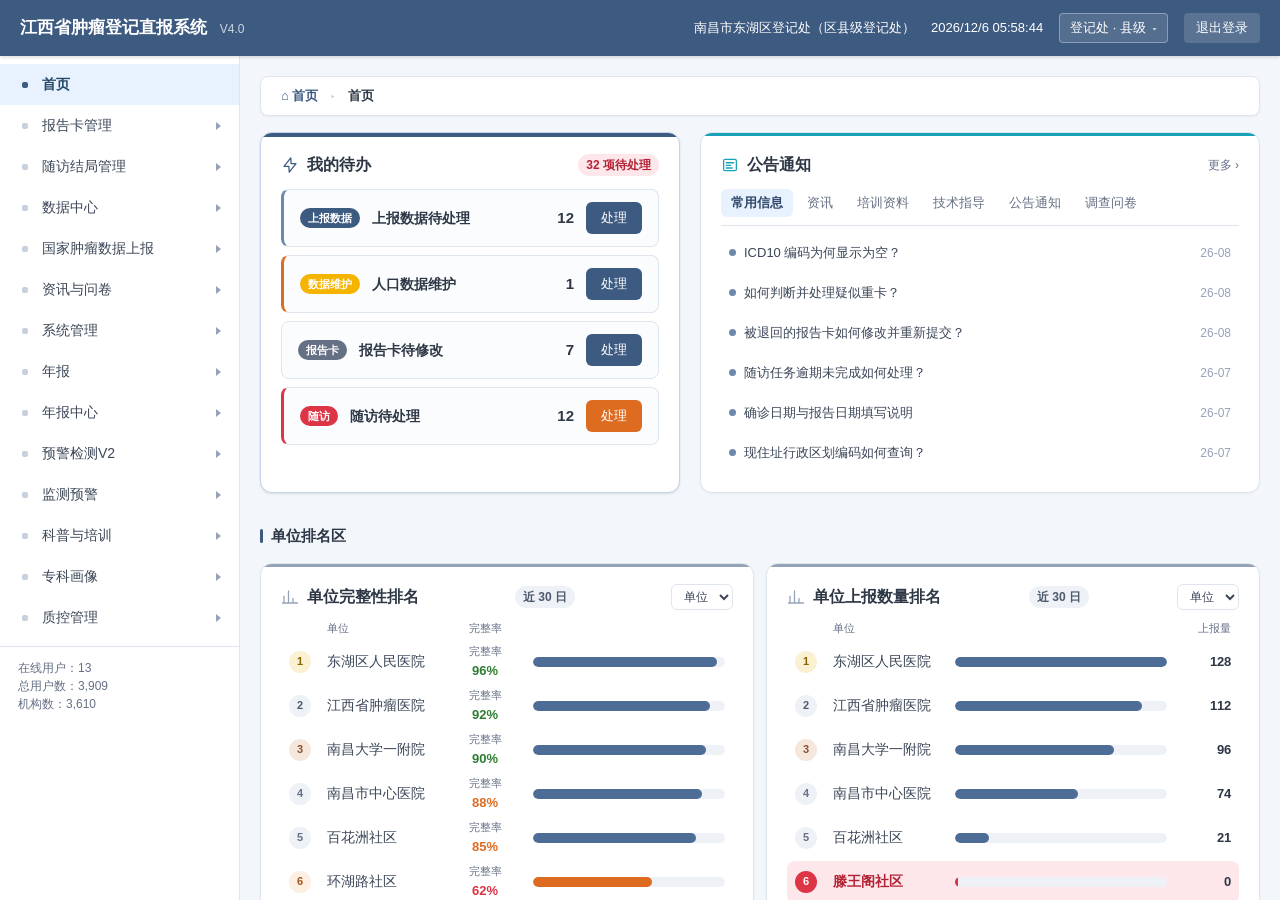
==== commit 7cec71a4: "新增病案首页图片识别回填；专科画像V15分组总览与看板浅色色带 - 新增 ocr-assist.css / ocr-assist.js：病案首页「补充图片素材 → 文字识别 → 勾选自动填充」静态原型" ====
--- a/app.html
+++ b/app.html
@@ -732,7 +732,8 @@
 </style>
 <link rel="stylesheet" href="monitor-fusion.css?v=20261026a">
 <link rel="stylesheet" href="portrait-cost.css?v=20261030v17">
-<link rel="stylesheet" href="portrait-overview.css?v=20261030v19">
+<link rel="stylesheet" href="portrait-overview.css?v=20261106-report2">
+<link rel="stylesheet" href="ocr-assist.css?v=20261106h">
 </head>
 <body>
 <!-- ===== 内联 SVG Sprite：24×24 视口 / stroke:currentColor / 一套图标适配所有状态色 ===== -->
@@ -1625,8 +1626,14 @@
 let cardDetailStep=0;
 function openCardDetailDialog(c){document.querySelectorAll('.cd-overlay').forEach(o=>o.remove());cardDetailStep=0;const ageCalc=c.birth?Math.floor((new Date()-new Date(c.birth))/(365.25*24*3600*1000))+'岁':'-';const follow=window.reportCardFollowup&&window.reportCardFollowup[c.id]?window.reportCardFollowup[c.id]:{dlc:'-',state:'-',deadplace:'-',caus:'-',causicd:'-',deathda:'-',deadDoct:'-'};const fupSurmonth=follow.state==='死亡'&&follow.deathda&&c.diagnosisDate?Math.max(0,Math.round((new Date(follow.deathda)-new Date(c.diagnosisDate))/(30*24*3600*1000)))+'月':'-';const cardTypeText=(c.cardType||'').replace(/<[^>]+>/g,'').trim()||'-';const sections=[{title:'发病人口信息',color:'#3d5a80',icon:'👤',fields:[['登记编号',c.id],['报告卡类型',cardTypeText],['姓名',c.name],['其他证件','身份证'],['身份证号码',c.idNo],['性别',c.sex],['出生日期',c.birth],['年龄',ageCalc],['联系电话',c.phone],['联系人关系','配偶'],['联系人',c.name+'的家属'],['联系人电话','13900000000'],['民族',c.nation],['婚姻状况',c.marriage],['职业',c.job],['工作单位',c.workUnit],['户籍地址',c.household],['户籍详细地址',c.household?c.household.replace(/^([^/]+\/[^/]+\/[^/]+\/[^/]+).*$/,'$1/具体门牌号'):'-'],['常住地址',c.residence],['常住详细地址',c.residence?c.residence.replace(/^([^/]+\/[^/]+\/[^/]+\/[^/]+).*$/,'$1/具体门牌号'):'-']]},{title:'肿瘤报告信息',color:'#4d6d96',icon:'🎗',fields:[['发病部位',c.site],['亚部位',c.site==='肺'?'上叶':c.site==='胃'?'胃窦':c.site==='肝'?'右叶':c.site==='乳房'?'左乳':'未分类'],['病理类型',c.pathology],['行为','/3 恶性'],['分级','II级'],['诊断依据','病理学诊断'],['临床分期','IIb期'],['TNM分期','T2N0M0'],['确诊日期',c.diagnosisDate],['ICD10',c.icd10],['肿瘤解剖学部位代码 (ICD-O-3)','C34.1'],['肿瘤形态学代码 (ICD-O-3)','8070/3'],['治疗信息','手术+化疗'],['诊断结果',c.site+'恶性肿瘤('+c.icd10+')'],['详细诊断结果',c.site+'部'+c.pathology+'，分化II级，未见远处转移'],['住院号',c.inpatientNo],['门诊号',c.outpatientNo],['报告日期',c.reportDate],['报告医师',c.doctor]]},{title:'随访报告信息',color:'#c44569',icon:'📋',fields:[['最后接触日期',follow.dlc],['最后接触状态',follow.state],['生存月数',fupSurmonth],['死亡地点',follow.deadplace],['根本死因',follow.caus],['死因ICD10编码',follow.causicd],['死亡日期',follow.deathda],['死亡报告医师',follow.deadDoct]]}];const html=sections.map(s=>'<div style="background:#fff;border:1px solid #e8eef5;border-radius:10px;box-shadow:0 1px 3px rgba(16,42,67,.05);overflow:hidden;margin-bottom:16px"><div style="display:flex;align-items:center;gap:10px;padding:12px 16px;background:'+s.color+'0f;border-bottom:1px solid #e8eef5"><span style="width:4px;height:18px;background:'+s.color+';border-radius:2px"></span><span style="font-weight:600;font-size:15px;color:#1f2937">'+s.title+'（'+s.fields.length+'字段）</span></div><div style="padding:14px 16px;display:grid;grid-template-columns:repeat(3,1fr);gap:10px">'+s.fields.map(f=>'<div style="background:#f8fafc;border:1px solid #eef2f7;border-radius:8px;padding:10px 12px"><div style="font-size:12px;color:#64748b;margin-bottom:4px">'+f[0]+'</div><div style="font-weight:600;font-size:13px;color:#1f2937;word-break:break-all">'+(f[1]||'-')+'</div></div>').join('')+'</div></div>').join('');const overlay=document.createElement('div');overlay.className='cd-overlay';overlay.style.zIndex='10000';overlay.innerHTML='<div class="cd-dialog" style="max-width:880px"><div class="cd-header" style="background:linear-gradient(135deg,'+sections[0].color+' 0%,'+sections[1].color+' 100%)"><span style="font-weight:600">报告卡详情 - '+c.id+'（'+c.name+'）</span><span class="cd-close" onclick="closeCardDetailDialog()">×</span></div><div class="cd-body" style="padding:18px 20px;max-height:72vh;overflow-y:auto;background:#f5f7fa">'+html+'</div><div class="cd-header" style="border-top:1px solid #e2e8f0;border-bottom:none;justify-content:flex-end;gap:8px;background:#fff"><span style="color:#64748b;font-size:12px;margin-right:auto">共 45 字段（发病人口信息 20 + 肿瘤报告信息 17 + 随访报告信息 8）</span><button class="btn btn-ghost btn-sm" onclick="closeCardDetailDialog()">关闭</button><button class="btn btn-primary btn-sm" onclick="cardListEdit(\''+c.id+'\')">编辑</button></div></div>';overlay.addEventListener('click',e=>{if(e.target===overlay)closeCardDetailDialog()});document.body.appendChild(overlay)}
 function closeCardDetailDialog(){document.querySelectorAll('.cd-overlay').forEach(o=>o.remove())}
-function cardListEdit(id){const c=(window.reportCardListData||[]).find(r=>r.id===id);if(!c){toast('未找到该报告卡','error');return}if(!cardCanEdit(c)){toast('合并卡或已核对报告卡不可直接编辑，请在重卡管理中处理合并关系或发起解锁','error');return}window.editCardId=id;window.editCardData=c;if(c.checkStatus&&c.checkStatus.indexOf('badge-danger')>-1){window.editCardErrors=c.errors||[{field:'系统校验',msg:'报告卡存在校验错误，请按以下错误逐条修正'}]}else{window.editCardErrors=[]}navigateTo('collection-entry')}
-function cardListAdd(){window.editCardId=null;window.editCardData=null;window.editCardErrors=[];navigateTo('collection-entry')}
+function cardListEdit(id){const c=(window.reportCardListData||[]).find(r=>r.id===id);if(!c){toast('未找到该报告卡','error');return}if(!cardCanEdit(c)){toast('合并卡或已核对报告卡不可直接编辑，请在重卡管理中处理合并关系或发起解锁','error');return}window.editCardId=id;window.editCardData=c;window.editCardSource='card';if(c.checkStatus&&c.checkStatus.indexOf('badge-danger')>-1){window.editCardErrors=c.errors||[{field:'系统校验',msg:'报告卡存在校验错误，请按以下错误逐条修正'}]}else{window.editCardErrors=[]}navigateTo('collection-entry')}
+/* HIS 临时表（病案首页导入/批量登记）的编辑入口：行 id 是数字，不在 reportCardListData 里，
+   以前直接调 cardListEdit 会报「未找到该报告卡」。这里把临时行映射成表单预填数据后进编辑态。 */
+function hisRecordEdit(id){const r=(typeof hisRecords!=='undefined'?hisRecords:[]).find(x=>String(x.id)===String(id));if(!r){toast('未找到该条临时数据','error');return}
+window.editCardId=r.id;window.editCardSource='his';window.editCardErrors=[];
+window.editCardData=Object.assign({},r,{phone:r.phone||'',contactRelation:r.contactRelation||'',contactName:r.contactName||'',contactPhone:r.contactPhone||'',regionPath:entryCleanText(r.household).split('/').slice(0,3).join('/'),householdDetail:r.householdDetail||'',residenceDetail:r.residenceDetail||'',manualIcd10:r.manualIcd10||r.icd10||''});
+navigateTo('collection-entry')}
+function cardListAdd(){window.editCardId=null;window.editCardData=null;window.editCardErrors=[];window.editCardSource=null;navigateTo('collection-entry')}
 function cardListDelete(id){const c=(window.reportCardListData||[]).find(r=>r.id===id);if(!c){toast('未找到该报告卡','error');return}if(!cardCanVoid(c)){toast('仅未核对的原始卡或补报卡可作废','error');return}showConfirm('作废确认','确定要作废报告卡 '+id+' 吗？作废后将进入作废卡管理。',()=>toast('报告卡 '+id+' 已作废'))}
 function renderDuplicateManagement(){const dupRows=[{group:'DUP-RC-202606-001',name:'张伟',idNo:'360102196503121234',region:'南昌市东湖区',cardCount:3,basis:'身份证+姓名',conflict:'诊断日期不一致',result:'<span class="badge badge-warning">疑似重复</span>',risk:'<span class="badge badge-danger">高风险</span>',status:'<span class="badge badge-warning">待处理</span>',org:'江西省肿瘤医院'},{group:'DUP-RC-202606-002',name:'李娜',idNo:'360103197808152345',region:'南昌市西湖区',cardCount:2,basis:'身份证+姓名',conflict:'报告单位不同',result:'<span class="badge badge-danger">需人工复核</span>',risk:'<span class="badge badge-warning">中风险</span>',status:'<span class="badge badge-info">待确认</span>',org:'南昌大学第一附属医院'},{group:'DUP-RC-202606-003',name:'王强',idNo:'360702199002283456',region:'赣州市章贡区',cardCount:2,basis:'身份证+姓名',conflict:'原发部位不同',result:'<span class="badge badge-info">疑似多原发</span>',risk:'<span class="badge badge-warning">中风险</span>',status:'<span class="badge badge-info">待标记</span>',org:'赣州市中心医院'},{group:'DUP-RC-202606-004',name:'刘洋',idNo:'360104198806074567',region:'南昌市青云谱区',cardCount:2,basis:'身份证+姓名',conflict:'无冲突',result:'<span class="badge badge-warning">疑似重复</span>',risk:'<span class="badge badge-success">低风险</span>',status:'<span class="badge badge-success">已处理</span>',org:'南昌市中心医院'}];return '<div class="cards cards-6"><div class="dup-stat-card"><div class="dup-stat-label">疑似重组</div><div class="dup-stat-value">4</div></div><div class="dup-stat-card"><div class="dup-stat-label">关联报告卡</div><div class="dup-stat-value">9</div></div><div class="dup-stat-card danger"><div class="dup-stat-label">高风险</div><div class="dup-stat-value">1</div></div><div class="dup-stat-card warning"><div class="dup-stat-label">待处理</div><div class="dup-stat-value">3</div></div><div class="dup-stat-card"><div class="dup-stat-label">疑似多原发</div><div class="dup-stat-value">1</div></div><div class="dup-stat-card success"><div class="dup-stat-label">已处理</div><div class="dup-stat-value">1</div></div></div>'+
 '<div class="void-risk-alert"><p>1. 快速合并：仅适用于低风险、无关键冲突的重复报告；</p><p>2. 疑似多原发、高风险组：必须人工比对，处理后留存来源卡、目标卡、字段选择、操作日志。</p></div>'+
@@ -1672,7 +1679,7 @@
 function hisBadge(text,type){return `<span class="badge badge-${type}">${text}</span>`}
 function validationBadge(v){return v==='通过'?hisBadge(v,'success'):v==='警告'?hisBadge(v,'warning'):v==='错误'?hisBadge(v,'danger'):v==='已处理'?hisBadge(v,'muted'):hisBadge(v,'muted')}
 function duplicateBadge(v){return v==='无重卡'?hisBadge(v,'success'):v==='疑似重卡'?hisBadge(v,'warning'):v==='已处理'?hisBadge(v,'info'):hisBadge(v,'muted')}
-function renderHisTable(rows){if(!rows.length)return '<div class="empty-state">当前筛选条件下没有待处理 HIS 临时数据</div>';const headers=['校验状态','重卡状态','姓名','身份证号码','性别','年龄','出生日期','发病部位','ICD10','确诊日期','最后接触状态','最后接触时间','报告单位','报卡类型','来源类型','上传日期'];return `<div class="table-wrap"><table class="data-table" style="min-width:1760px"><thead><tr><th><input type="checkbox" onchange="toggleAllHisRows(this.checked)"></th>${headers.map(h=>`<th>${h}</th>`).join('')}<th class="sticky-col">操作</th></tr></thead><tbody>${rows.map(r=>`<tr><td><input type="checkbox" ${r.checked?'checked':''} onchange="toggleHisRow(${r.id},this.checked)"></td><td>${validationBadge(r.validation)}</td><td>${duplicateBadge(r.duplicate)}</td><td>${r.name}</td><td>${r.idNo}</td><td>${r.sex}</td><td>${r.age||'-'}</td><td>${r.birth}</td><td>${r.site}</td><td>${r.icd10||'-'}</td><td>${r.diagnosisDate}</td><td>${r.lastContactState||'-'}</td><td>${r.lastContactTime||'-'}</td><td>${r.reportUnit}</td><td>${r.cardType||'-'}</td><td>${r.uploadType||'HIS'}</td><td>${(r.uploadTime||'').slice(0,10)||'-'}</td><td class="sticky-col"><button class="btn btn-ghost btn-xs" onclick="cardListEdit(${r.id})">编辑</button> <button class="btn btn-ghost btn-xs" onclick="deleteHisRecord(${r.id})">删除</button></td></tr>`).join('')}</tbody></table></div>`}
+function renderHisTable(rows){if(!rows.length)return '<div class="empty-state">当前筛选条件下没有待处理 HIS 临时数据</div>';const headers=['校验状态','重卡状态','姓名','身份证号码','性别','年龄','出生日期','发病部位','ICD10','确诊日期','最后接触状态','最后接触时间','报告单位','报卡类型','来源类型','上传日期'];return `<div class="table-wrap"><table class="data-table" style="min-width:1760px"><thead><tr><th><input type="checkbox" onchange="toggleAllHisRows(this.checked)"></th>${headers.map(h=>`<th>${h}</th>`).join('')}<th class="sticky-col">操作</th></tr></thead><tbody>${rows.map(r=>`<tr><td><input type="checkbox" ${r.checked?'checked':''} onchange="toggleHisRow(${r.id},this.checked)"></td><td>${validationBadge(r.validation)}</td><td>${duplicateBadge(r.duplicate)}</td><td>${r.name}</td><td>${r.idNo}</td><td>${r.sex}</td><td>${r.age||'-'}</td><td>${r.birth}</td><td>${r.site}</td><td>${r.icd10||'-'}</td><td>${r.diagnosisDate}</td><td>${r.lastContactState||'-'}</td><td>${r.lastContactTime||'-'}</td><td>${r.reportUnit}</td><td>${r.cardType||'-'}</td><td>${r.uploadType||'HIS'}</td><td>${(r.uploadTime||'').slice(0,10)||'-'}</td><td class="sticky-col"><button class="btn btn-ghost btn-xs" onclick="hisRecordEdit(${r.id})">编辑</button> <button class="btn btn-ghost btn-xs" onclick="deleteHisRecord(${r.id})">删除</button></td></tr>`).join('')}</tbody></table></div>`}
 /* ---------- 报告卡登记：录入方式选择屏 ---------- */
 /* 默认展示选择屏；选定后 entryFlowPicked=true，同一菜单下不再重复询问。 */
 function renderEntryModeChoice(){
@@ -1766,7 +1773,7 @@
 /* 从单条录入 / 临时表返回选择屏 */
 function backToEntryModeChoice(){
   window.entryFlowPicked=false;
-  window.editCardId=null;window.editCardData=null;window.editCardErrors=[];
+  window.editCardId=null;window.editCardData=null;window.editCardErrors=[];window.editCardSource=null;
   setActiveMenu('collection-batch');
   renderPage('collection-batch');
   updateBreadcrumb('collection-batch');
@@ -1812,7 +1819,7 @@
 }
 function hisBatchDelete(){const checked=hisRecords.filter(r=>r.checked);if(checked.length===0){toast('请先选择要删除的记录','error');return}showConfirm('批量删除','确定要删除选中的 '+checked.length+' 条记录吗？删除后不可恢复。',()=>{const ids=checked.map(r=>r.id);for(let i=hisRecords.length-1;i>=0;i--){if(ids.includes(hisRecords[i].id))hisRecords.splice(i,1)}renderPage('collection-batch');toast('已删除 '+checked.length+' 条记录')})}
 
-function renderCardEntryForm(){const errors=window.editCardErrors||[];const isEdit=!!window.editCardId;const backBar=(window.entryFlowPicked&&!isEdit)?'<div class="entry-back-bar"><button class="btn btn-ghost btn-sm" onclick="backToEntryModeChoice()">← 返回</button><span>单条录入：填写单张报告卡并提交入库</span></div>':'';const errorBlock=errors.length?'<div class="entry-alert" style="background:#fee2e2;border-color:#fca5a5;margin-bottom:14px"><div class="entry-alert-title" style="color:#b91c1c">⚠ 校验错误：'+(isEdit?window.editCardId+' - '+window.editCardData.name:'当前报告卡')+'</div><ol style="margin:8px 0 0 18px;color:#7f1d1d;font-size:13px;line-height:1.8">'+errors.map(e=>'<li><strong style="color:#b91c1c">['+stepName(e.step)+'] '+e.field+'：</strong>'+e.msg+(e.field&&e.field!=='系统校验'?' <a href="javascript:void(0)" onclick="jumpToErrorField('+e.step+',this)" data-field="'+e.field+'" style="color:var(--primary);text-decoration:underline">→ 立即定位</a>':'')+'</li>').join('')+'</ol></div>':'';return backBar+errorBlock+`<div class="entry-alert"><div class="entry-alert-title">⚠ 提示！</div><ol><li>表单界面标题中带红色 <span class="required">*</span> 的提示为必填 / 选项，黄色 <span class="conditional-required">*</span> 为条件触发必填；</li><li>"身份证号码 中"性别、出生年月" 必须任填 / 选其一，二者不能同时为空；</li><li>三个 Tab 标签（发病基本信息、肿瘤报告信息与随访报告信息）必须同时完成填写才允许提交。</li></ol></div><div class="panel entry-form-panel"><div class="panel-body"><div class="entry-step-tabs" id="cardEntryTabs"><div class="step-tabs-inner"><button class="step-btn active" onclick="goEntryStep(0)"><span class="step-index">1</span><span>发病人口信息</span></button><button class="step-btn" onclick="goEntryStep(1)"><span class="step-index">2</span><span>肿瘤报告信息</span></button><button class="step-btn" onclick="goEntryStep(2)"><span class="step-index">3</span><span>随访报告信息</span></button></div></div>${renderEntryStepOne()}${renderEntryStepTwo()}${renderEntryStepThree()}<div class="form-actions"><button class="btn btn-ghost" id="entryPrevBtn" onclick="goEntryStep(entryStep - 1)">上一步</button><button class="btn btn-primary" id="entryNextBtn" onclick="nextEntryStep()">下一步</button><button class="btn btn-primary" id="entrySubmitBtn" style="display:none" onclick="submitEntryForm()">`+(isEdit?'保存修改':'提交')+`</button><button class="btn btn-ghost" onclick="`+(isEdit?'cancelCardEdit()':'resetEntryForm()')+`">`+(isEdit?'取消编辑':'重置')+`</button></div><div class="entry-note"><span class="required">*</span> 必填项。点击“下一步”会先校验当前步骤，通过后再进入下一模块。`+(isEdit?' <span style="margin-left:12px;color:var(--primary);font-weight:600">● 正在编辑：'+window.editCardId+'</span>':'')+`</div></div></div>`}
+function renderCardEntryForm(){const errors=window.editCardErrors||[];const isEdit=!!window.editCardId;const backBar=(window.entryFlowPicked&&!isEdit)?'<div class="entry-back-bar"><button class="btn btn-ghost btn-sm" onclick="backToEntryModeChoice()">← 返回</button><span>单条录入：填写单张报告卡并提交入库</span></div>':'';const errorBlock=errors.length?'<div class="entry-alert" style="background:#fee2e2;border-color:#fca5a5;margin-bottom:14px"><div class="entry-alert-title" style="color:#b91c1c">⚠ 校验错误：'+(isEdit?window.editCardId+' - '+window.editCardData.name:'当前报告卡')+'</div><ol style="margin:8px 0 0 18px;color:#7f1d1d;font-size:13px;line-height:1.8">'+errors.map(e=>'<li><strong style="color:#b91c1c">['+stepName(e.step)+'] '+e.field+'：</strong>'+e.msg+(e.field&&e.field!=='系统校验'?' <a href="javascript:void(0)" onclick="jumpToErrorField('+e.step+',this)" data-field="'+e.field+'" style="color:var(--primary);text-decoration:underline">→ 立即定位</a>':'')+'</li>').join('')+'</ol></div>':'';return backBar+errorBlock+`<div class="entry-alert"><div class="entry-alert-title">⚠ 提示！</div><ol><li>表单界面标题中带红色 <span class="required">*</span> 的提示为必填 / 选项，黄色 <span class="conditional-required">*</span> 为条件触发必填；</li><li>"身份证号码 中"性别、出生年月" 必须任填 / 选其一，二者不能同时为空；</li><li>三个 Tab 标签（发病基本信息、肿瘤报告信息与随访报告信息）必须同时完成填写才允许提交。</li></ol></div><div class="panel entry-form-panel${isEdit?' ocr-entry-panel':''}"><div class="panel-body"><div class="entry-step-tabs" id="cardEntryTabs"><div class="step-tabs-inner"><button class="step-btn active" onclick="goEntryStep(0)"><span class="step-index">1</span><span>发病人口信息</span></button><button class="step-btn" onclick="goEntryStep(1)"><span class="step-index">2</span><span>肿瘤报告信息</span></button><button class="step-btn" onclick="goEntryStep(2)"><span class="step-index">3</span><span>随访报告信息</span></button></div></div>${renderEntryStepOne()}${renderEntryStepTwo()}${renderEntryStepThree()}${isEdit?'<button type="button" class="btn btn-outline ocr-open-btn" onclick="openOcrDialog()" title="上传病案首页或检查报告图片"><span class="ocr-open-icon" aria-hidden="true">🖼</span><span class="ocr-open-label">补充图片素材</span></button>':''}<div class="form-actions"><button class="btn btn-ghost" id="entryPrevBtn" onclick="goEntryStep(entryStep - 1)">上一步</button><button class="btn btn-primary" id="entryNextBtn" onclick="nextEntryStep()">下一步</button><button class="btn btn-primary" id="entrySubmitBtn" style="display:none" onclick="submitEntryForm()">`+(isEdit?'保存修改':'提交')+`</button><button class="btn btn-ghost" onclick="`+(isEdit?'cancelCardEdit()':'resetEntryForm()')+`">`+(isEdit?'取消编辑':'重置')+`</button></div><div class="entry-note"><span class="required">*</span> 必填项。点击“下一步”会先校验当前步骤，通过后再进入下一模块。`+(isEdit?' <span style="margin-left:12px;color:var(--primary);font-weight:600">● 正在编辑：'+window.editCardId+'</span>':'')+`</div></div></div>`}
 function renderEntryStepOne(){return `<section class="entry-section active" id="entry-population" data-step="0"><div class="entry-section-title">发病人口信息</div><div class="form-grid"><div class="form-group"><label>姓名 ${requiredMark()}</label><input placeholder="请输入姓名" data-required="姓名"></div><div class="form-group"><label>身份证号 ${requiredMark()}</label><input placeholder="请输入身份证号" data-required="身份证号"></div><div class="form-group"><label>其他证件</label><select id="otherCertType" onchange="toggleOtherCertInput(this)"><option value="">请选择</option><option value="护照">护照</option><option value="军官证">军官证</option><option value="其他">其他</option></select></div><div class="form-group"><label>性别 ${requiredMark()}</label><select data-required="性别"><option>请选择</option><option>男</option><option>女</option><option>不详</option></select></div><div class="form-group"><label>出生日期 ${requiredMark()}</label><input type="date" data-required="出生日期"></div><div class="form-group"><label>联系电话 ${requiredMark()}</label><input placeholder="请输入联系电话" data-required="联系电话"></div><div class="form-group" id="otherCertInputGroup" style="display:none"><label>其他证件号码</label><input placeholder="请输入其他证件号码" id="otherCertNo"></div><div class="form-group"><label>联系人关系</label><select><option>选择联系人关系</option><option>配偶</option><option>子女</option><option>父母</option><option>其他</option></select></div><div class="form-group"><label>联系人</label><input placeholder="联系人"></div><div class="form-group"><label>联系人电话</label><input placeholder="联系人电话"></div><div class="form-group"><label>民族 ${requiredMark()}</label><select data-required="民族"><option>汉族</option><option>回族</option><option>其他</option></select></div><div class="form-group"><label>婚姻状况 ${requiredMark()}</label><select data-required="婚姻状况"><option>请选择</option><option>未婚</option><option>已婚</option><option>离异</option><option>丧偶</option></select></div><div class="form-group"><label>职业 ${requiredMark()}</label><select data-required="职业"><option>请选择</option><option>农民</option><option>工人</option><option>干部</option><option>退休</option><option>其他</option></select></div><div class="form-group full"><label>工作单位 ${requiredMark()}</label><input placeholder="请输入工作单位" data-required="工作单位"></div><div class="form-group full"><label>户籍地址 ${requiredMark()}</label><div class="cascader-row"><select data-required="户籍省"><option>省</option><option>江西省</option></select><select data-required="户籍市"><option>市</option><option>南昌市</option></select><select data-required="户籍区县"><option>区县</option><option>东湖区</option></select><select><option>乡镇</option><option>董家窑街道</option></select><select><option>村/社区</option><option>民巷社区</option></select></div></div><div class="form-group full"><label>户籍详细地址 ${requiredMark()}</label><input placeholder="请输入详细地址" data-required="户籍详细地址"></div><div class="form-group full"><label>常住地址</label><div class="cascader-row"><select><option>省</option><option>江西省</option></select><select><option>市</option><option>南昌市</option></select><select><option>区县</option><option>东湖区</option></select><select><option>乡镇</option><option>董家窑街道</option></select><select><option>村/社区</option><option>民巷社区</option></select></div></div><div class="form-group full"><label>常驻详细地址</label><input placeholder="请输入常驻详细地址" id="residenceDetail"></div></div></section>`}
 function renderEntryStepTwo(){return `<section class="entry-section" id="entry-tumor" data-step="1"><div class="entry-section-title">肿瘤报告信息</div><div class="form-grid"><div class="form-group"><label>发病部位 ${requiredMark()}</label><select data-required="发病部位"><option>请选择</option><option>肺</option><option>胃</option><option>肝</option><option>乳腺</option><option>结直肠</option></select></div><div class="form-group"><label>亚部位 ${requiredMark()}</label><select data-required="亚部位"><option>请选择</option><option>上叶</option><option>中叶</option><option>下叶</option><option>贲门</option></select></div><div class="form-group"><label>病理类型 ${requiredMark()}</label><select data-required="病理类型"><option>请选择</option><option>腺癌</option><option>鳞状细胞癌</option><option>小细胞癌</option><option>其他</option></select></div><div class="form-group"><label>肿瘤位置/侧位 ${requiredMark()}</label><select data-required="肿瘤位置/侧位"><option>请选择</option><option value="1">左</option><option value="2">右</option><option value="3">双侧</option><option value="9">不详</option></select></div><div class="form-group"><label>行为 ${requiredMark()}</label><select data-required="行为"><option>请选择</option><option>/0 良性</option><option>/1 未定</option><option>/2 原位</option><option>/3 恶性原发</option><option>/6 恶性转移</option><option>/9 恶性(原发/转移未定)</option></select></div><div class="form-group"><label>分级 ${requiredMark()}</label><select data-required="分级"><option>请选择</option><option>I级</option><option>II级</option><option>III级</option><option>不详</option></select></div><div class="form-group"><label>诊断依据 ${requiredMark()}</label><select data-required="诊断依据"><option>请选择</option><option>临床诊断</option><option>影像学诊断</option><option>病理学诊断</option></select></div><div class="form-group full"><label>TNM分期</label><div class="tnm-row"><select><option>选择TNM类型</option><option>cTNM</option><option>pTNM</option></select><select><option>选择N</option><option>N0</option><option>N1</option><option>N2</option></select><select><option>选择M</option><option>M0</option><option>M1</option></select></div></div><div class="form-group"><label>确诊日期 ${requiredMark()}</label><input type="date" data-required="确诊日期"></div><div class="form-group"><label>ICD10 ${requiredMark()}</label><input placeholder="ICD10（系统带出，不可修改）" data-required="ICD10" readonly style="background:#f1f5f9;color:#475569;cursor:not-allowed"></div><div class="form-group"><label>肿瘤解剖学部位代码 (ICD-O-3) ${requiredMark()}</label><input id="entry-icdo3-topo" placeholder="如 C34.9" data-required="肿瘤解剖学部位代码" readonly style="background:#f1f5f9;color:#475569;cursor:not-allowed"></div><div class="form-group"><label>肿瘤形态学代码 (ICD-O-3) ${requiredMark()}</label><input id="entry-icdo3-morph" placeholder="如 8140/3" data-required="肿瘤形态学代码" readonly style="background:#f1f5f9;color:#475569;cursor:not-allowed"></div><div class="form-group" id="entry-diag-unit-group"><label>诊断单位 <span class="conditional-required">*</span></label><select id="entry-diag-unit" onchange="entryDiagUnitChange(this)"><option value="">请选择（本省）</option><option>江西省肿瘤医院</option><option>南昌大学第一附属医院</option><option>南昌大学第二附属医院</option><option>江西省人民医院</option><option>南昌市中心医院</option><option>赣州市肿瘤医院</option><option value="__outer__">外省 / 其他（自定义填写）</option></select><input id="entry-diag-unit-custom" placeholder="请输入外省诊断单位名称" style="display:none;margin-top:6px"></div><div class="form-group"><label>诊断单位区划</label><input placeholder="如：江西省/南昌市/东湖区"></div><div class="form-group full"><label>治疗信息</label><div class="ms-dropdown" id="treatment-ms"><div class="ms-display" onclick="toggleMsDropdown('treatment-ms')">请选择治疗方式<span class="ms-arrow">▾</span></div><div class="ms-options" style="display:none"><label class="ms-option"><input type="checkbox" value="手术治疗" onchange="updateMsDisplay('treatment-ms')">手术治疗</label><label class="ms-option"><input type="checkbox" value="放射治疗" onchange="updateMsDisplay('treatment-ms')">放射治疗</label><label class="ms-option"><input type="checkbox" value="化学治疗" onchange="updateMsDisplay('treatment-ms')">化学治疗</label><label class="ms-option"><input type="checkbox" value="靶向治疗" onchange="updateMsDisplay('treatment-ms')">靶向治疗</label><label class="ms-option"><input type="checkbox" value="免疫治疗" onchange="updateMsDisplay('treatment-ms')">免疫治疗</label></div></div></div><div class="form-group full"><label>诊断结果 ${requiredMark()}</label><input placeholder="诊断结果" data-required="诊断结果"></div><div class="form-group full"><label>详细诊断结果</label><textarea placeholder="详细诊断结果"></textarea></div><div class="form-group"><label>门诊号</label><input placeholder="门诊号"></div><div class="form-group"><label>住院号</label><input placeholder="住院号"></div><div class="form-group"><label>报告日期 ${requiredMark()} <span style="font-weight:400;color:#94a3b8">（当前上报日期，自动填充，不可修改）</span></label><input type="date" id="entry-report-date" data-required="报告日期" readonly style="background:#f1f5f9;color:#475569;cursor:not-allowed"></div><div class="form-group"><label>报告医师</label><input placeholder="报告医师"></div><div class="form-group"><label>手动ICD10</label><input id="entry-manual-icd10" placeholder="请自行填写 ICD10（自动带出上方编码）" oninput="applyManualIcd10(this)"></div><div class="form-group full"><label>备注</label><textarea id="entry-remark" placeholder="备注（选填）"></textarea></div></div></section>`}
 function renderEntryStepThree(){if(typeof renderFollowupReportSection==='function'){return renderFollowupReportSection({prefix:'cardFu',values:entryFollowupPrefill(),activeSection:false,sectionId:'entry-followup'})}return `<section class="entry-section" id="entry-followup" data-step="2"><div class="entry-section-title">随访报告信息</div><div class="form-grid"><div class="form-group"><label>最后接触日期 ${requiredMark()}</label><input type="date" data-required="最后接触日期"></div><div class="form-group"><label>最后接触状态 ${requiredMark()}</label><select data-required="最后接触状态"><option>请选择</option><option>存活</option><option>死亡</option><option>移居</option><option>失访</option><option>不详</option></select></div><div class="form-group"><label>死亡地点 ${requiredMark()}</label><select data-required="死亡地点"><option>请选择</option><option>医院</option><option>家中</option><option>其他</option><option>不详</option></select></div><div class="form-group"><label>根本死因 ${requiredMark()}</label><select data-required="根本死因" onchange="var _ic=document.getElementById('entryFbCauseIcd');if(_ic){if(this.value==='死因不详'){_ic.removeAttribute('data-required');_ic.value='';_ic.disabled=true;_ic.placeholder='死因不详无需填写'}else{_ic.setAttribute('data-required','死因ICD10编码');_ic.disabled=false;_ic.placeholder='死因ICD10编码'}}"><option>请选择</option><option>肿瘤</option><option>心脑血管疾病</option><option>呼吸系统疾病</option><option>其他</option><option>死因不详</option></select></div><div class="form-group"><label>死因ICD10编码 ${requiredMark()}</label><input id="entryFbCauseIcd" placeholder="死因ICD10编码" data-required="死因ICD10编码"></div><div class="form-group"><label>死亡日期 ${requiredMark()}</label><input type="date" data-required="死亡日期"></div><div class="form-group"><label>死亡报告医师</label><input placeholder="死亡报告医师"></div></div></section>`}
@@ -1995,7 +2002,14 @@
 var fu=entryFollowupPrefill();
 [['cardFuPlace',fu.place],['cardFuCause',fu.cause],['cardFuLostReason',fu.lostReason]].forEach(function(pair){var el=document.getElementById(pair[0]);if(el&&el.tagName==='SELECT')entryPickOption(el,pair[1])});
 if(typeof toggleFollowupFormFields==='function')toggleFollowupFormFields('cardFu')}
-function cancelCardEdit(){window.editCardId=null;window.editCardData=null;window.editCardErrors=[];navigateTo('datamgmt-card')}
+/* 退出编辑页：来自 HIS 临时表就回临时表（保住 entryFlowPicked），否则回报告卡列表 */
+function exitCardEdit(fromHis){
+ var back=(fromHis===undefined?window.editCardSource==='his':fromHis);
+ window.editCardId=null;window.editCardData=null;window.editCardErrors=[];window.editCardSource=null;
+ if(back){window.entryFlowKeepPicked=true;navigateTo('collection-batch');window.entryFlowKeepPicked=false}
+ else navigateTo('datamgmt-card');
+}
+function cancelCardEdit(){exitCardEdit()}
 function toggleOtherCertInput(sel){var grp=document.getElementById('otherCertInputGroup');if(!grp)return;var on=!!(sel&&sel.value&&sel.value!=='身份证');grp.style.display=on?'':'none';if(!on){var no=document.getElementById('otherCertNo');if(no)no.value=''}}
 function initEntryWizard(){entryStep=0;goEntryStep(0,true);if(window.editCardData)applyEntryPrefill();if(!window.editCardId){var _rd0=document.getElementById('entry-report-date');if(_rd0&&!_rd0.value)_rd0.value=entryTodayStr()}if(window.editCardId)applySourceConflictButtons();if(typeof toggleFollowupFormFields==='function')toggleFollowupFormFields('cardFu')}
 function getEntrySections(){return Array.from(document.querySelectorAll('.entry-section'))}
@@ -2046,7 +2060,7 @@
   if(window.editCardData){var _rk=document.getElementById('entry-remark'),_mi=document.getElementById('entry-manual-icd10');if(_rk)window.editCardData.remark=_rk.value;if(_mi)window.editCardData.manualIcd10=_mi.value;var _du=document.getElementById('entry-diag-unit'),_cux=document.getElementById('entry-diag-unit-custom');if(_du){var _uv=_du.value==='__outer__'?((_cux&&_cux.value)||''):_du.value;if(_uv)window.editCardData.reportUnit=_uv}}
   if(typeof window.appendCardRevision==='function')window.appendCardRevision(cardId,reasonText);
   toast('报告卡 '+cardId+' 修改已保存');
-  setTimeout(()=>navigateTo('datamgmt-card'),800);
+  setTimeout(function(){exitCardEdit()},800);
  });
 }
 /* 「其他」才要求填说明，其余原因说明可选填 —— 实时切换必填标记 */
@@ -3480,8 +3494,8 @@
 function entryResetReadonlyFields(){['entry-icdo3-topo','entry-icdo3-morph','entry-manual-icd10','entry-remark','entry-diag-unit-custom'].forEach(function(id){var el=document.getElementById(id);if(el)el.value=''});var icd=entryControlOf('ICD10');if(icd)icd.value='';var t=document.getElementById('entry-icdo3-topo'),m=document.getElementById('entry-icdo3-morph');if(t)delete t.dataset.userEdited;if(m)delete m.dataset.userEdited;var rd=document.getElementById('entry-report-date');if(rd)rd.value=entryTodayStr();var du=document.getElementById('entry-diag-unit');if(du)du.selectedIndex=0;var cu=document.getElementById('entry-diag-unit-custom');if(cu)cu.style.display='none'}
 </script>
   <script src="portrait-transfers.js?v=20261030"></script>
-  <script src="portrait-cost.js?v=20261030v17"></script>
-  <script src="specialty-portrait.js?v=20261103v27"></script>
+  <script src="portrait-cost.js?v=20261106-report2"></script>
+  <script src="specialty-portrait.js?v=20261106-report2"></script>
   <script src="monitor-module.js?v=20260829b"></script>
 <script src="monitor2-module.js?v=20261022"></script>
 <script src="warning-module.js?v=20261024b"></script>
@@ -3685,7 +3699,7 @@
   <!-- 首页大屏（省级落地页）：2026-10-19 从 cockpit-module.js 拆出的独立实现。
        两套看板各自持有样式、DOM id、全局函数与数据副本，改一处不会带动另一处。
        顺序必须在 cockpit 之后，否则它拿到的 renderPage 不是最新的包装链。 -->
-  <script src="home-dashboard.js?v=20261012a"></script>
+  <script src="home-dashboard.js?v=20261106a"></script>
   <script>
   /* ===== 首页按权限分流（最后加载，包装在最外层 renderPage） =====
      - 省级（登记处 · 省）：落地页 = 首页大屏（home-dashboard，独立于数据中心的数据看板）
@@ -3735,6 +3749,7 @@
   <script src="warning-v2-catalog.js?v=20261030"></script>
   <script src="warning-v2-model.js?v=20261030"></script>
   <script src="warning-v2.js?v=20261030"></script>
+  <script src="ocr-assist.js?v=20261106h"></script>
 </body>
 </html>
 
--- a/portrait-overview.css
+++ b/portrait-overview.css
@@ -1,14 +1,18 @@
 /* 画像总览 V14：按画像分区组织，字段、分母与证据放在同一个阅读层级。 */
 .sp-overview-v14{min-width:0;container-type:inline-size;container-name:portrait-overview}
-.sp-overview-v14 .sp-overview-title{align-items:center;margin-bottom:18px}
+.sp-overview-v14 .sp-overview-title{align-items:center;margin-bottom:16px}
 .sp-overview-v14 .sp-overview-title h2{font-size:22px;color:var(--color-text-title);letter-spacing:.01em}
 .sp-overview-v14 .sp-overview-title p{margin-top:4px;font-size:12px;color:var(--color-text-muted)}
-.sp-overview-v14 .sp-filter-bar{background:var(--color-bg-surface);padding:16px;border-radius:var(--radius-md)}
-.sp-overview-v14 .sp-filter-bar .form-group{flex:1 1 135px;width:auto;min-width:0}
-.sp-overview-v14 .sp-filter-actions{flex-basis:100%;justify-content:flex-end}
-.sp-overview-v14 .sp-domain-tabs{gap:12px;margin-bottom:20px}
-.sp-overview-v14 .sp-domain-tab{padding:12px 20px}
-.sp-overview-v14 .sp-domain-tab[aria-selected="true"]{box-shadow:inset 0 -2px 0 var(--color-primary);color:var(--color-primary)}
+.sp-overview-v14 .sp-filter-bar{display:grid;grid-template-columns:1fr 1fr 1.4fr 1.05fr 1.05fr 1.05fr auto;gap:12px;align-items:end;background:var(--color-bg-surface);padding:14px 16px;border-radius:8px;margin-bottom:16px}
+.sp-overview-v14 .sp-filter-bar .form-group{width:auto;min-width:0;gap:5px}
+.sp-overview-v14 .sp-filter-bar .form-group label{font-size:12px;color:var(--color-text-muted)}
+.sp-overview-v14 .sp-filter-bar input,.sp-overview-v14 .sp-filter-bar select{height:34px;font-size:12px;padding:0 8px}
+.sp-overview-v14 .sp-filter-actions{margin-left:0;justify-content:flex-end}
+.sp-overview-v14 .sp-domain-tabs{gap:0;margin-bottom:20px;border-bottom:1px solid var(--color-border);background:transparent;padding:0}
+.sp-overview-v14 .sp-domain-tab{padding:12px 20px;border:0;border-radius:0;background:transparent;font-size:14px;font-weight:500;color:var(--color-text-muted)}
+.sp-overview-v14 .sp-domain-tab[aria-selected="true"]{box-shadow:inset 0 -2px 0 var(--color-primary);color:var(--color-primary);background:transparent;font-weight:600}
+@container portrait-overview (max-width:1000px){.sp-overview-v14 .sp-filter-bar{grid-template-columns:repeat(3,minmax(0,1fr));gap:10px 12px}.sp-overview-v14 .sp-filter-actions{grid-column:1/-1}}
+@container portrait-overview (max-width:520px){.sp-overview-v14 .sp-filter-bar{grid-template-columns:repeat(2,minmax(0,1fr));padding:12px}.sp-overview-v14 .sp-domain-tabs{overflow-x:auto;flex-wrap:nowrap}.sp-overview-v14 .sp-domain-tab{flex:none;white-space:nowrap}}
 .sp-field-section-head{display:flex;justify-content:space-between;align-items:center;gap:16px;flex-wrap:wrap;margin:0 0 16px}
 .sp-field-section-head h3{font-size:16px;font-weight:600;margin:0;color:var(--color-text-title)}
 .sp-field-section-head p{font-size:12px;color:var(--color-text-muted);line-height:1.7;margin:5px 0 0}
@@ -155,6 +159,81 @@
 .sp-overview-records td[data-record-value="screenresult"],.sp-overview-records td[data-record-value="screenadvice"]{min-width:190px}
 .sp-overview-records summary:focus-visible{outline:2px solid var(--color-primary);outline-offset:2px}
 #spDomainBody>.sp-cost-overview{margin-top:0}
+
+/* 分组统计报表：短表并列，数量即下钻入口。 */
+.sp-overview-actions{display:flex;align-items:center;gap:16px;flex-wrap:wrap}
+.sp-overview-actions>span{font-size:12px;color:var(--color-text-muted)}
+.sp-overview-view{display:inline-flex;gap:2px;padding:3px;border:1px solid var(--color-border);border-radius:7px;background:#eef3f8}
+.sp-overview-view button{appearance:none;display:inline-flex;align-items:center;justify-content:center;min-height:32px;gap:6px;border:0;border-radius:4px;background:transparent;padding:6px 14px;color:var(--color-text-muted);font:500 13px/1.5 var(--font-sans);cursor:pointer;white-space:nowrap}
+.sp-overview-view button:hover{color:var(--color-text-title);background:var(--color-bg-surface)}
+.sp-overview-view button[aria-pressed="true"]{background:var(--color-primary);color:#fff}
+.sp-overview-view svg{width:15px;height:15px;flex:none}
+.sp-overview-stats{min-width:0;margin:0}
+.sp-stat-group{background:var(--color-bg-surface);border:1px solid var(--color-border);border-radius:8px;overflow:hidden;margin-bottom:16px}
+.sp-stat-group-head{display:flex;align-items:center;justify-content:space-between;gap:12px;padding:14px 20px;border-bottom:1px solid var(--color-border)}
+.sp-stat-group-head h3{font:600 15px/1.5 var(--font-sans);color:var(--color-text-title);margin:0}
+.sp-stat-group-head>span{font-size:12px;color:var(--color-text-muted)}
+.sp-stat-grid{display:grid;grid-template-columns:repeat(2,minmax(0,1fr));align-items:start;padding:0 20px}
+.sp-stat-grid-three{grid-template-columns:repeat(3,minmax(0,1fr))}
+.sp-stat-block{min-width:0;padding:18px 20px 16px 0}
+.sp-stat-block+.sp-stat-block{padding-left:20px;border-left:1px solid var(--color-border)}
+.sp-stat-block:last-child{padding-right:0}
+.sp-stat-block-head{min-height:46px;display:flex;align-items:flex-start;justify-content:space-between;gap:12px;margin-bottom:10px}
+.sp-stat-block-head h4{font:600 14px/1.5 var(--font-sans);color:var(--color-text-title);margin:0}
+.sp-stat-total{font:400 12px/1.75 var(--font-sans);white-space:nowrap;color:var(--color-text-muted);font-variant-numeric:tabular-nums}
+.sp-stat-median{display:block;margin-top:4px;font-size:12px;line-height:1.5;color:var(--color-text-muted)}
+.sp-stat-median strong{font-weight:600;color:var(--color-text-title);font-variant-numeric:tabular-nums}
+.sp-overview-stats .sp-stat-table{width:100%;min-width:0;table-layout:fixed;border-collapse:collapse;font-size:13px;line-height:1.55}
+.sp-stat-name-col{width:auto}.sp-stat-count-col{width:58px}.sp-stat-share-col{width:76px}
+.sp-overview-stats .sp-stat-table th,.sp-overview-stats .sp-stat-table td{padding:8px 10px;height:37px;vertical-align:middle;border:0;border-bottom:1px solid #edf0f4;background:transparent;text-align:left}
+.sp-overview-stats .sp-stat-table thead th{font-size:12px;font-weight:500;color:var(--color-text-muted);background:#eef3f8;height:34px;padding-top:6px;padding-bottom:6px;white-space:nowrap}
+.sp-overview-stats .sp-stat-table .sp-stat-category{font-weight:400;color:var(--color-text-body);overflow-wrap:anywhere}
+.sp-overview-stats .sp-stat-table .sp-stat-number{text-align:right;white-space:nowrap;font-variant-numeric:tabular-nums;color:var(--color-text-body)}
+.sp-stat-table tbody tr:hover{background:#f7f9fc}
+.sp-stat-table tbody tr:last-child>*{border-bottom:0}
+.sp-stat-table tr[hidden]{display:none}
+.sp-stat-table .sp-stat-count-link{font:600 13px/1.55 var(--font-num);font-variant-numeric:tabular-nums;min-width:24px;padding:0 2px;text-align:right;color:var(--color-primary);text-decoration:underline;text-decoration-color:#bccbdc;text-underline-offset:3px}
+.sp-stat-table .sp-stat-count-link:hover{color:var(--color-primary-800);text-decoration-color:currentColor}
+.sp-stat-zero{color:var(--color-text-muted);font-variant-numeric:tabular-nums}
+.sp-stat-plus{color:var(--color-text-muted)}
+.sp-stat-table tr[data-stat-state="missing"] .sp-stat-category,.sp-stat-table tr[data-stat-state="conflict"] .sp-stat-category{color:var(--color-warning-fg)}
+.sp-stat-table tr[data-stat-state="missing"],.sp-stat-table tr[data-stat-state="conflict"]{background:#faf8f3}
+.sp-stat-expand{display:block;width:100%;margin:8px 0 0;padding:7px 12px;border:0;border-top:1px solid var(--color-border);background:transparent;font:500 12px/1.6 var(--font-sans);color:var(--color-primary);cursor:pointer}
+.sp-stat-expand::after{content:'⌄';display:inline-block;margin-left:6px;font-size:14px}
+.sp-stat-expand[aria-expanded="true"]::after{content:'⌃'}
+.sp-stat-expand:hover{background:#f3f6fa}
+.sp-stat-hint{font-size:12px;line-height:1.7;color:var(--color-text-muted);margin:9px 0 0}
+.sp-stat-table-note{margin:0 0 16px;padding:0 2px;font-size:12px;line-height:1.7;color:var(--color-text-muted)}
+.sp-treatment-table-wrap{overflow-x:auto;padding:12px 20px 18px;max-width:100%}
+.sp-overview-stats .sp-treatment-table{min-width:680px;table-layout:auto}
+.sp-treatment-table thead th:first-child{width:18%}
+.sp-treatment-table [data-stat-total]{color:var(--color-text-muted)}
+.sp-treatment-table-wrap:focus-visible{outline:2px solid var(--color-primary);outline-offset:-3px}
+.sp-sr-only{position:absolute;width:1px;height:1px;padding:0;margin:-1px;overflow:hidden;clip:rect(0,0,0,0);white-space:nowrap;border:0}
+.sp-cost-overview .sp-table-wrap{max-width:100%;overflow-x:auto}
+.sp-cost-overview .sp-table-wrap:focus-visible{outline:2px solid var(--color-primary);outline-offset:-2px}
+.sp-cost-overview .sp-cost-stat-table{min-width:0;width:100%;border-collapse:collapse;table-layout:fixed;font-size:13px}
+.sp-cost-overview .sp-cost-stat-table th,.sp-cost-overview .sp-cost-stat-table td{height:38px;padding:8px 12px;border-bottom:1px solid #edf0f4;text-align:left;white-space:normal;overflow-wrap:anywhere}
+.sp-cost-overview .sp-cost-stat-table thead th{font-size:12px;font-weight:500;color:var(--color-text-muted);background:#eef3f8}
+.sp-cost-overview .sp-cost-stat-table .sp-stat-number{text-align:right;white-space:nowrap;font-variant-numeric:tabular-nums}
+.sp-cost-overview .sp-cost-stat-table td:first-child{font-weight:400}
+.sp-cost-overview .sp-cost-stat-table td small{font-size:11px;color:var(--color-text-muted);margin-left:3px}
+.sp-cost-overview .sp-cost-summary-table{margin:0;min-width:0}
+.sp-cost-overview .sp-cost-summary-table td:last-child{font-weight:600;color:var(--color-text-title)}
+.sp-cost-overview .sp-cost-report{display:grid;grid-template-columns:minmax(0,.85fr) minmax(0,1.15fr);gap:24px;margin-bottom:20px}
+.sp-cost-report>section{min-width:0}
+.sp-cost-report>section+section{padding-left:24px;border-left:1px solid var(--color-border)}
+.sp-cost-report h4{margin:0 0 14px;font:600 14px/1.5 var(--font-sans);color:var(--color-text-title)}
+.sp-cost-report .sp-cost-payments{margin-top:24px}
+.sp-cost-overview .sp-cost-stat-table th:first-child{width:46%}
+.sp-cost-overview .sp-cost-stat-table tr[data-cost-part]{color:var(--color-text-muted)}
+.sp-cost-overview .sp-cost-stat-table tr[data-cost-part] td:first-child{padding-left:24px;font-size:12px}
+@container portrait-overview (max-width:900px){
+  .sp-stat-grid{padding:0 16px}.sp-stat-block{padding-right:16px}.sp-stat-block+.sp-stat-block{padding-left:16px}.sp-stat-group-head{padding:12px 16px}.sp-stat-grid-three{grid-template-columns:repeat(2,minmax(0,1fr))}.sp-stat-grid-three>.sp-stat-block:last-child{grid-column:1/-1;border-left:0;border-top:1px solid var(--color-border);padding-left:0}.sp-stat-grid-three>.sp-stat-block:nth-child(2){padding-right:0}
+}
+@container portrait-overview (max-width:639px){
+  .sp-overview-actions{gap:10px}.sp-overview-view button{padding:6px 10px}.sp-stat-grid,.sp-stat-grid-three{grid-template-columns:minmax(0,1fr)}.sp-stat-block{padding:16px 0}.sp-stat-block+.sp-stat-block{padding:16px 0;border-left:0;border-top:1px solid var(--color-border)}.sp-stat-block-head{min-height:0}.sp-stat-group-head{flex-wrap:wrap;gap:4px}.sp-treatment-table-wrap{padding:10px 12px 14px}.sp-cost-overview .sp-cost-report{grid-template-columns:minmax(0,1fr)}.sp-cost-report>section+section{padding:20px 0 0;border-left:0;border-top:1px solid var(--color-border)}
+}
 @container portrait-overview (max-width:1099px){
   .sp-compact-rounds .sp-round-chart{flex-direction:column;gap:8px;min-height:0}
   .sp-compact-rounds .sp-round-chart>svg{width:144px;max-width:100%}
--- a/ocr-assist.css
+++ b/ocr-assist.css
@@ -0,0 +1,147 @@
+/* ===== 病案首页「补充图片素材 / OCR 识别 / 勾选自动填充」 =====
+   纯静态原型专用。样式全部以 ocr- 前缀隔离，不改动站内既有组件。 */
+.ocr-overlay{position:fixed;inset:0;background:rgba(15,23,42,.55);z-index:10000;display:flex;align-items:center;justify-content:center;padding:24px}
+.ocr-dialog{background:#fff;border-radius:10px;width:920px;max-width:96vw;max-height:88vh;display:flex;flex-direction:column;box-shadow:0 24px 64px rgba(15,23,42,.28);overflow:hidden}
+.ocr-header{display:flex;align-items:center;gap:10px;padding:14px 20px;background:linear-gradient(135deg,#3d5a80 0%,#4d6d96 100%);color:#fff;flex-shrink:0}
+.ocr-header .ocr-title{font-weight:600;font-size:15px}
+.ocr-header .ocr-sub{font-size:12px;opacity:.85;margin-left:6px}
+.ocr-history-btn{margin-left:auto;height:28px;padding:0 10px;border:1px solid rgba(255,255,255,.46);border-radius:4px;background:rgba(255,255,255,.14);color:#fff;font-size:12px;cursor:pointer}
+.ocr-history-btn:hover{background:rgba(255,255,255,.25)}
+.ocr-close{cursor:pointer;font-size:22px;line-height:1;opacity:.9}
+.ocr-close:hover{opacity:1}
+.ocr-dialog-history{height:min(88vh,760px)}
+.ocr-history{display:flex;flex-direction:column;flex:1;min-height:0;background:#f1f5f9}
+.ocr-history[hidden]{display:none}
+.ocr-history-head{display:flex;align-items:center;gap:12px;padding:12px 20px;border-bottom:1px solid #dce5ef;background:#fff;flex-shrink:0}
+.ocr-history-head strong{font-size:14px;color:#1f2937}
+.ocr-history-head .ocr-hint{margin-right:auto}
+.ocr-history-content{overflow:auto;padding:14px 20px;flex:1;min-height:0}
+.ocr-history-list{display:grid;grid-template-columns:repeat(auto-fill,minmax(320px,1fr));gap:12px}
+.ocr-history-card{background:#fff;border-left:3px solid var(--primary);border-radius:8px;padding:12px 14px;box-shadow:0 2px 8px rgba(15,23,42,.06)}
+.ocr-history-card-time{display:inline-block;font-size:12px;font-weight:600;color:var(--primary);letter-spacing:.2px;margin-bottom:8px}
+.ocr-history-detail-top .ocr-history-card-time{margin-bottom:0}
+.ocr-history-meta{display:flex;flex-wrap:wrap;align-items:center;gap:10px;font-size:12px;color:#64748b}
+.ocr-history-meta b{font-size:13px;color:#334155}
+.ocr-history-summary{margin-top:6px;font-size:13px;color:#334155;font-weight:600}
+.ocr-history-files{margin-top:4px;font-size:12px;color:#64748b;word-break:break-all}
+.ocr-history-file-list{display:flex;flex-direction:column;gap:6px}
+.ocr-history-file-item{display:flex;justify-content:space-between;gap:12px;padding:8px 10px;border:1px solid #e2e8f0;border-radius:6px;background:#f8fafc;font-size:12px;color:#334155}
+.ocr-history-file-item span{color:#64748b;white-space:nowrap}
+.ocr-history-actions{display:flex;justify-content:flex-end;gap:6px;margin-top:10px}
+.ocr-history-detail{background:#fff;border:1px solid #e2e8f0;border-radius:8px;padding:14px 16px}
+.ocr-history-detail-top{display:flex;justify-content:space-between;gap:8px;margin-bottom:12px}
+.ocr-history-block{margin-top:14px}
+.ocr-history-block-title{font-size:13px;font-weight:600;color:#334155;margin-bottom:6px}
+.ocr-history-pre{max-height:170px;overflow:auto;margin:0;padding:10px 12px;border:1px solid #e2e8f0;border-radius:6px;background:#f8fafc;color:#334155;font-size:12px;line-height:1.7;white-space:pre-wrap;word-break:break-word;font-family:ui-monospace,Consolas,"Microsoft YaHei",monospace}
+.ocr-lock-bar{display:flex;align-items:center;gap:12px;padding:9px 20px;background:#fff7ed;border-bottom:1px solid #fed7aa;color:#9a3412;font-size:12px;flex-shrink:0}
+.ocr-lock-bar[hidden]{display:none}
+.ocr-lock-text{margin-right:auto}
+.ocr-lock-bar.ocr-lock-fill{background:#eff6ff;border-bottom-color:#bfdbfe;color:#1e40af}
+.ocr-lock-bar button{flex-shrink:0}
+.ocr-dialog-locked .ocr-main,.ocr-dialog-locked .ocr-history{opacity:.62;pointer-events:none;user-select:none}
+.ocr-dialog-locked .ocr-footer{opacity:.62;pointer-events:none;user-select:none}
+.ocr-dialog-locked .ocr-lock-bar{opacity:1;pointer-events:auto;user-select:auto}
+.ocr-locked{cursor:not-allowed!important}
+.ocr-main{display:flex;flex-direction:column;flex:1;min-height:0}
+.ocr-main[hidden]{display:none}
+.ocr-body{padding:18px 20px;overflow:auto;flex:1;background:#f8fafc}
+.ocr-section{background:#fff;border:1px solid #e8eef5;border-radius:8px;padding:14px 16px;margin-bottom:14px}
+.ocr-section:last-child{margin-bottom:0}
+.ocr-section-title{font-weight:600;font-size:14px;color:#1f2937;margin-bottom:12px;display:flex;align-items:center;gap:10px;flex-wrap:wrap}
+.ocr-count-pill{font-weight:400;font-size:12px;color:#475569;background:#eef2f7;border-radius:12px;padding:2px 10px}
+.ocr-count-pill b{color:var(--primary)}
+.ocr-mini-actions{margin-left:auto;display:flex;gap:6px}
+.ocr-hint{font-size:12px;color:#64748b;line-height:1.6}
+.ocr-badge-demo{display:inline-block;font-size:11px;color:#92400e;background:#fef3c7;border:1px solid #fde68a;border-radius:4px;padding:1px 7px;margin-left:6px}
+
+/* 上传区 */
+.ocr-upload-zone{border:2px dashed #cbd5e1;border-radius:8px;padding:18px;text-align:center;cursor:pointer;transition:all .15s;background:#fbfdff}
+.ocr-upload-zone:hover,.ocr-upload-zone.dragover{border-color:var(--primary);background:#f0f6ff}
+.ocr-upload-icon{font-size:26px;line-height:1}
+.ocr-upload-text{font-size:14px;color:#334155;margin-top:6px;font-weight:600}
+.ocr-upload-hint{font-size:12px;color:#94a3b8;margin-top:4px}
+.ocr-thumbs{display:flex;flex-wrap:wrap;gap:10px;margin-top:12px}
+.ocr-thumb{position:relative;width:96px;border:1px solid #e2e8f0;border-radius:6px;overflow:hidden;background:#fff}
+.ocr-thumb img{width:96px;height:72px;object-fit:cover;display:block}
+.ocr-thumb-name{font-size:10px;color:#64748b;padding:3px 5px;white-space:nowrap;overflow:hidden;text-overflow:ellipsis}
+.ocr-thumb-del{position:absolute;top:2px;right:2px;width:18px;height:18px;line-height:16px;border:none;border-radius:50%;background:rgba(15,23,42,.6);color:#fff;cursor:pointer;font-size:13px;padding:0}
+.ocr-thumb-del:hover{background:var(--danger)}
+/* 逐图识别状态：失败的那张自己标红，整批结果里一眼能找出问题图 */
+.ocr-thumb-fail{border-color:var(--danger);box-shadow:0 0 0 1px rgba(220,38,38,.25)}
+.ocr-thumb-status{font-size:10px;line-height:15px;padding:2px 5px;text-align:center;white-space:nowrap;overflow:hidden;text-overflow:ellipsis;border-top:1px solid #e2e8f0}
+.ocr-thumb-status.is-fail{color:#b91c1c;background:#fef2f2;border-top-color:#fecaca;font-weight:600}
+.ocr-thumb-status.is-ok{color:#15803d;background:#f0fdf4;border-top-color:#bbf7d0}
+.ocr-thumb-status.is-pending{color:#64748b;background:#f8fafc}
+.ocr-actions-inline{display:flex;align-items:center;gap:12px;margin-top:12px;flex-wrap:wrap}
+.ocr-actions-inline .ocr-hint{flex:1 1 100%;margin-top:2px}
+
+/* 识别文本 */
+.ocr-text{width:100%;min-height:150px;border:1px solid #cbd5e1;border-radius:6px;padding:10px 12px;font-size:13px;line-height:1.7;font-family:ui-monospace,Consolas,"Microsoft YaHei",monospace;resize:vertical;box-sizing:border-box;color:#1f2937;background:#fff}
+.ocr-text:focus{outline:none;border-color:var(--primary);box-shadow:0 0 0 3px rgba(61,90,128,.12)}
+
+/* 结果表 */
+.ocr-table-wrap{overflow:auto;border:1px solid #e8eef5;border-radius:6px}
+.ocr-table{width:100%;border-collapse:collapse;font-size:12.5px}
+.ocr-table th{background:#f1f5f9;color:#475569;font-weight:600;text-align:left;padding:8px 10px;white-space:nowrap;border-bottom:1px solid #e2e8f0;position:sticky;top:0;z-index:1}
+.ocr-table td{padding:7px 10px;border-bottom:1px solid #eef2f7;vertical-align:middle;color:#334155}
+.ocr-table tr:last-child td{border-bottom:none}
+.ocr-table tr.ocr-row-off td{background:#fafbfc;color:#94a3b8}
+.ocr-val{font-weight:600;color:#0f172a;word-break:break-all;max-width:230px}
+.ocr-value-input,.ocr-title-input{width:100%;min-width:120px;box-sizing:border-box;border:1px solid #cbd5e1;border-radius:5px;padding:5px 8px;font-size:12.5px;line-height:1.5;color:#0f172a;background:#fff;font-family:inherit}
+.ocr-value-input{min-width:180px}
+.ocr-value-input:hover,.ocr-title-input:hover{border-color:#94a3b8}
+.ocr-value-input:focus,.ocr-title-input:focus{outline:none;border-color:var(--primary);box-shadow:0 0 0 2px rgba(61,90,128,.12)}
+.ocr-row-manual td{background:#f8fbff}
+.ocr-row-del{width:24px;height:24px;border:1px solid #e2e8f0;border-radius:5px;background:#fff;color:#64748b;cursor:pointer;font-size:16px;line-height:1;padding:0}
+.ocr-row-del:hover{border-color:var(--danger);color:var(--danger)}
+.ocr-cur{color:#64748b;word-break:break-all;max-width:150px}
+.ocr-cur-empty{color:#cbd5e1}
+.ocr-target-sel{width:100%;min-width:150px;border:1px solid #cbd5e1;border-radius:5px;padding:4px 6px;font-size:12px;background:#fff;color:#334155}
+.ocr-norm-sel{width:100%;min-width:120px;border:1px solid #cbd5e1;border-radius:5px;padding:4px 6px;font-size:12px;background:#fff;color:#0f172a;font-weight:600}
+.ocr-norm-sel:hover{border-color:#94a3b8}
+.ocr-norm-sel:focus{outline:none;border-color:var(--primary);box-shadow:0 0 0 2px rgba(61,90,128,.12)}
+.ocr-norm-sel.ocr-norm-diff{border-color:#f59e0b;background:#fffbeb}
+.ocr-norm-na{color:#cbd5e1}
+.ocr-norm-free{color:#94a3b8;font-size:11.5px;white-space:nowrap}
+.ocr-st{white-space:nowrap;font-size:11.5px;padding:2px 8px;border-radius:10px;display:inline-block}
+.ocr-st-ok{background:#dcfce7;color:#166534}
+.ocr-st-same{background:#f1f5f9;color:#64748b}
+.ocr-st-none,.ocr-st-empty{background:#fef3c7;color:#92400e}
+.ocr-st-skip{background:#fee2e2;color:#991b1b}
+.ocr-empty{color:#94a3b8;font-size:13px;text-align:center;padding:26px 10px;line-height:1.8}
+
+/* 底部 */
+.ocr-footer{display:flex;align-items:center;gap:8px;padding:12px 20px;border-top:1px solid #e8eef5;background:#fff;flex-shrink:0}
+.ocr-footnote{font-size:12px;color:#94a3b8;margin-right:auto}
+
+/* 编辑表单右侧的悬浮入口：预留侧边空间，不遮挡字段与底部操作 */
+.entry-form-panel.ocr-entry-panel{margin-right:80px}
+.ocr-open-btn{position:fixed;right:18px;top:50%;transform:translateY(-50%);z-index:40;display:flex;flex-direction:column;align-items:center;justify-content:center;gap:6px;width:64px;min-height:96px;padding:12px 8px;margin:0;border-radius:8px;background:#fff;box-shadow:0 4px 16px rgba(61,90,128,.16);font-size:12px;font-weight:600;line-height:1.6;white-space:normal}
+.ocr-open-btn .ocr-open-icon{font-size:24px;line-height:1}
+.ocr-open-btn .ocr-open-label{width:4em;text-align:center}
+.ocr-open-btn:focus-visible{outline:2px solid var(--primary);outline-offset:3px}
+@media(max-width:900px){
+ .entry-form-panel.ocr-entry-panel{margin-right:68px}
+ .ocr-open-btn{right:12px;width:56px;min-height:88px;padding:10px 4px}
+}
+
+/* 自动填充结果反馈：汇总条 + 状态列 */
+.ocr-fill-report{margin-bottom:10px;border:1px solid #e8eef5;border-radius:6px;background:#fbfdff;padding:9px 12px}
+.ocr-fill-report[hidden]{display:none}
+.ocr-fill-report-head{display:flex;align-items:center;gap:8px;flex-wrap:wrap}
+.ocr-fill-report-title{font-size:12px;font-weight:600;color:#334155}
+.ocr-fill-pill{font-size:11.5px;padding:2px 9px;border-radius:10px;background:#f1f5f9;color:#475569;white-space:nowrap}
+.ocr-fill-pill.is-ok{background:#dcfce7;color:#166534}
+.ocr-fill-pill.is-same{background:#f1f5f9;color:#64748b}
+.ocr-fill-pill.is-fail{background:#fee2e2;color:#991b1b;font-weight:600}
+.ocr-fill-report-head .btn{margin-left:auto}
+.ocr-fill-report-list{margin-top:8px;display:flex;flex-direction:column;gap:4px;max-height:132px;overflow:auto}
+.ocr-fill-report-item{display:flex;gap:8px;font-size:12px;color:#b91c1c;line-height:1.6}
+.ocr-fill-report-item b{color:#0f172a;min-width:76px;flex-shrink:0;font-weight:600}
+.ocr-fill-report-none{color:#15803d}
+.ocr-fill-report-tip{font-size:11.5px;color:#92400e;background:#fffbeb;border:1px solid #fde68a;border-radius:5px;padding:5px 8px;line-height:1.6}
+.ocr-st-conflict{background:#fee2e2;color:#991b1b;font-weight:600}
+
+/* 回填成功的高亮反馈 */
+.form-group.ocr-filled{animation:ocrFlash 2.2s ease-out}
+@keyframes ocrFlash{0%{background:#dcfce7;box-shadow:0 0 0 2px #86efac}70%{background:#f0fdf4;box-shadow:0 0 0 2px #bbf7d0}100%{background:transparent;box-shadow:none}}
